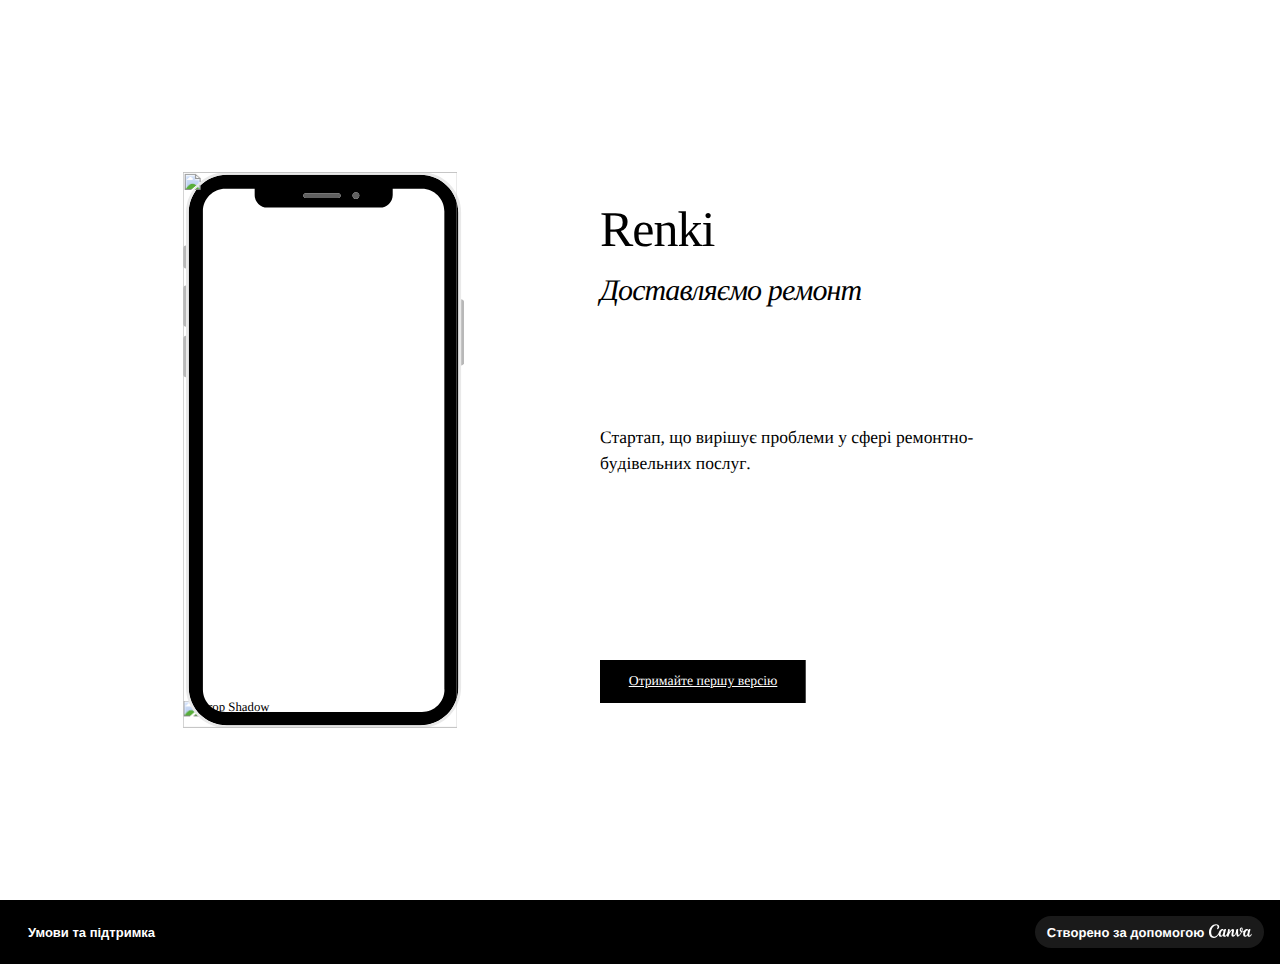
==== index.html @ 85a73a46 "renamed to index" ====
<!DOCTYPE html>
<!-- saved from url=(0028)https://renki.my.canva.site/ -->
<html lang="uk-UA" style="--inner1Vh: 9.45px; --sbw: 17px;">
<head>
    <meta http-equiv="Content-Type" content="text/html; charset=UTF-8"><!--<base href="/">-->
    <base href=".">
    <meta name="viewport" content="width=device-width, initial-scale=1.0">
    <title>Renki</title>
    <meta name="description" content="">
    <link rel="icon" href="https://renki.my.canva.site/26387fa4f5b1e3f7b6217b27d79bf264.png" type="image/png"
          sizes="16x16">
    <link rel="icon" href="https://renki.my.canva.site/2d0b56e7e51cf11036ad8734bdb67e2d.png" type="image/png"
          sizes="32x32">
    <link rel="apple-touch-icon" href="https://renki.my.canva.site/725b756a69a7d4c235070e51acd85560.png"
          sizes="180x180">
    <style>:root {
        --ffsd: 0px;
        --1vw: calc((100vw - var(--sbw, 0px)) / 100);
        --1vh: var(--inner1Vh, 1vh);
    }

    @media (prefers-reduced-motion: reduce) {
        .animated {
            animation: none !important;
        }
    }

    html {
        zoom: var(--rzf, 1);
        font-size: max(calc(min(var(--1vw, 1vw), 13.66px) * var(--rfso, 1)), var(--minfs, 0px));
        -webkit-text-size-adjust: 100%;
        scroll-behavior: smooth;
    }

    body {
        font-size: calc(1rem * var(--bfso, 1));
    }

    body, html, p, ul, ol, li {
        margin: 0;
        padding: 0;
        font-synthesis: none;
        font-kerning: none;
        font-variant-ligatures: none;
        font-feature-settings: "kern" 0, "calt" 0, "liga" 0, "clig" 0, "dlig" 0, "hlig" 0;
        font-family: unset;
        -webkit-font-smoothing: subpixel-antialiased;
        -moz-osx-font-smoothing: grayscale;
        text-rendering: geometricprecision;
        white-space: normal;
    }

    li {
        text-align: unset;
    }

    a {
        text-decoration: none;
        color: inherit;
    }

    img {
        -webkit-user-drag: none;
        -moz-user-drag: none;
        -o-user-drag: none;
        user-drag: none;
        -webkit-touch-callout: none;
    }

    @font-face {
        font-family: YAFdJt8dAY0-0;
        src: url(fonts/226618464330c99b64fcaf1d7142c1e7.woff2);
        font-style: normal;
        font-weight: 400;
    }

    @font-face {
        font-family: YAFdJt8dAY0-0;
        src: url(fonts/e532966f486645f74efaf7432e1d01c2.woff2);
        font-style: normal;
        font-weight: 700;
    }

    @font-face {
        font-family: YAFdJt8dAY0-0;
        src: url(fonts/3caeb8725430f400cbc24c4707d72558.woff2);
        font-style: italic;
        font-weight: 400;
    }

    @font-face {
        font-family: YAFdJt8dAY0-0;
        src: url(fonts/64dfd027222a62438bc2a4d821786c71.woff2);
        font-style: italic;
        font-weight: 700;
    }

    @font-face {
        font-family: YAFdJt8dAY0-0;
        src: url(fonts/01bb491de5070339bf99832ce44c544d.woff2);
        font-style: normal;
        font-weight: 100;
    }

    @font-face {
        font-family: YAFdJt8dAY0-0;
        src: url(fonts/a75cdabbb8dcdf033cc6b207c91608bf.woff2);
        font-style: italic;
        font-weight: 100;
    }

    @font-face {
        font-family: YAFdJt8dAY0-0;
        src: url(fonts/01bb491de5070339bf99832ce44c544d.woff2);
        font-style: normal;
        font-weight: 200;
    }

    @font-face {
        font-family: YAFdJt8dAY0-0;
        src: url(fonts/a75cdabbb8dcdf033cc6b207c91608bf.woff2);
        font-style: italic;
        font-weight: 200;
    }

    @font-face {
        font-family: YAFdJt8dAY0-0;
        src: url(fonts/01bb491de5070339bf99832ce44c544d.woff2);
        font-style: normal;
        font-weight: 300;
    }

    @font-face {
        font-family: YAFdJt8dAY0-0;
        src: url(fonts/a75cdabbb8dcdf033cc6b207c91608bf.woff2);
        font-style: italic;
        font-weight: 300;
    }

    @font-face {
        font-family: YAFdJt8dAY0-0;
        src: url(fonts/226618464330c99b64fcaf1d7142c1e7.woff2);
        font-style: normal;
        font-weight: 500;
    }

    @font-face {
        font-family: YAFdJt8dAY0-0;
        src: url(fonts/3caeb8725430f400cbc24c4707d72558.woff2);
        font-style: italic;
        font-weight: 500;
    }

    @font-face {
        font-family: YAFdJt8dAY0-0;
        src: url(fonts/e532966f486645f74efaf7432e1d01c2.woff2);
        font-style: normal;
        font-weight: 600;
    }

    @font-face {
        font-family: YAFdJt8dAY0-0;
        src: url(fonts/64dfd027222a62438bc2a4d821786c71.woff2);
        font-style: italic;
        font-weight: 600;
    }

    @font-face {
        font-family: YAFdJt8dAY0-0;
        src: url(fonts/a26fb2e545ea4d91b9808446bd10482b.woff2);
        font-style: normal;
        font-weight: 800;
    }

    @font-face {
        font-family: YAFdJt8dAY0-0;
        src: url(fonts/93216375a15a0334d096957c3f1f2f0f.woff2);
        font-style: italic;
        font-weight: 800;
    }

    @font-face {
        font-family: YAFdJt8dAY0-0;
        src: url(fonts/a26fb2e545ea4d91b9808446bd10482b.woff2);
        font-style: normal;
        font-weight: 900;
    }

    @font-face {
        font-family: YAFdJt8dAY0-0;
        src: url(fonts/93216375a15a0334d096957c3f1f2f0f.woff2);
        font-style: italic;
        font-weight: 900;
    }

    @font-face {
        font-family: YACgEZ1cb1Q-0;
        src: url(fonts/f8f199f09526f79e87644ed227e0f651.woff2);
        font-style: normal;
        font-weight: 400;
    }

    @font-face {
        font-family: YACgEZ1cb1Q-0;
        src: url(fonts/98c4d2c0223fc8474641c77f923528e9.woff2);
        font-style: normal;
        font-weight: 700;
    }

    @font-face {
        font-family: YACgEZ1cb1Q-0;
        src: url(fonts/d257a7100844bc3f98c9021168b6249e.woff2);
        font-style: italic;
        font-weight: 400;
    }

    @font-face {
        font-family: YACgEZ1cb1Q-0;
        src: url(fonts/1060345c54d396e76d73f1da7ee200bd.woff2);
        font-style: italic;
        font-weight: 700;
    }

    @font-face {
        font-family: YACgEZ1cb1Q-0;
        src: url(fonts/f8f199f09526f79e87644ed227e0f651.woff2);
        font-style: normal;
        font-weight: 100;
    }

    @font-face {
        font-family: YACgEZ1cb1Q-0;
        src: url(fonts/d257a7100844bc3f98c9021168b6249e.woff2);
        font-style: italic;
        font-weight: 100;
    }

    @font-face {
        font-family: YACgEZ1cb1Q-0;
        src: url(fonts/f8f199f09526f79e87644ed227e0f651.woff2);
        font-style: normal;
        font-weight: 200;
    }

    @font-face {
        font-family: YACgEZ1cb1Q-0;
        src: url(fonts/d257a7100844bc3f98c9021168b6249e.woff2);
        font-style: italic;
        font-weight: 200;
    }

    @font-face {
        font-family: YACgEZ1cb1Q-0;
        src: url(fonts/f8f199f09526f79e87644ed227e0f651.woff2);
        font-style: normal;
        font-weight: 300;
    }

    @font-face {
        font-family: YACgEZ1cb1Q-0;
        src: url(fonts/d257a7100844bc3f98c9021168b6249e.woff2);
        font-style: italic;
        font-weight: 300;
    }

    @font-face {
        font-family: YACgEZ1cb1Q-0;
        src: url(fonts/f8f199f09526f79e87644ed227e0f651.woff2);
        font-style: normal;
        font-weight: 500;
    }

    @font-face {
        font-family: YACgEZ1cb1Q-0;
        src: url(fonts/d257a7100844bc3f98c9021168b6249e.woff2);
        font-style: italic;
        font-weight: 500;
    }

    @font-face {
        font-family: YACgEZ1cb1Q-0;
        src: url(fonts/98c4d2c0223fc8474641c77f923528e9.woff2);
        font-style: normal;
        font-weight: 600;
    }

    @font-face {
        font-family: YACgEZ1cb1Q-0;
        src: url(fonts/1060345c54d396e76d73f1da7ee200bd.woff2);
        font-style: italic;
        font-weight: 600;
    }

    @font-face {
        font-family: YACgEZ1cb1Q-0;
        src: url(fonts/98c4d2c0223fc8474641c77f923528e9.woff2);
        font-style: normal;
        font-weight: 800;
    }

    @font-face {
        font-family: YACgEZ1cb1Q-0;
        src: url(fonts/1060345c54d396e76d73f1da7ee200bd.woff2);
        font-style: italic;
        font-weight: 800;
    }

    @font-face {
        font-family: YACgEZ1cb1Q-0;
        src: url(fonts/98c4d2c0223fc8474641c77f923528e9.woff2);
        font-style: normal;
        font-weight: 900;
    }

    @font-face {
        font-family: YACgEZ1cb1Q-0;
        src: url(fonts/1060345c54d396e76d73f1da7ee200bd.woff2);
        font-style: italic;
        font-weight: 900;
    }

    @media (max-width: 375px) {
        #dTqL8H721LnV1REV {
            grid-area: 2 / 2 / 3 / 3;
            position: relative;
        }

        #TMpahm6TYZHfOEya {
            grid-template-columns: 0 555.498996%;
            left: -227.749498%;
            grid-template-rows: 0 100%;
        }

        #xSuYQE4Dlj3WlTWu {
            grid-area: 2 / 2 / 4 / 5;
            position: relative;
        }

        #qbcJwX1MjSqaqath {
            grid-area: 3 / 3 / 5 / 4;
            position: relative;
        }

        #wpHuFegpeNktcPR5 {
            grid-area: 2 / 6 / 4 / 10;
            grid-template-columns: 0 0 78.16109524rem 1.8425463rem;
            grid-template-rows: 0 0 minmax(158.30095238rem, max-content) 0;
        }

        #HAnV543KUCuGLN6r {
            grid-area: 2 / 6 / 4 / 10;
            position: relative;
        }

        #HvC6eLMI7HndfvvG {
            grid-area: 3 / 7 / 5 / 9;
            position: relative;
        }

        #FoLMBtZSxU7V1qtU {
            font-size: max(calc(12px * var(--rfso, var(--bfso, 1))), calc(9.9992967em - var(--ffsd)));
        }

        #UY4vqxtWmW5eUmcY {
            --first-font-size: max(calc(12px * var(--rfso, var(--bfso, 1))), 9.9992967em);
            --last-font-size: var(--first-font-size);
            margin-top: calc(var(--first-font-size) * 0.1);
            margin-bottom: calc(var(--last-font-size) * 0.1);
        }

        #KQqVflmsGfFq2Y2W {
            min-width: 91.6rem;
        }

        #RqxmMQ5p8fPZwxIe {
            grid-area: 6 / 2 / 7 / 11;
            position: relative;
        }

        #wF1NgXbARgUpf3SC {
            font-size: max(calc(12px * var(--rfso, var(--bfso, 1))), calc(5.99958927em - var(--ffsd)));
        }

        #kAwh8XOzhSnT606j {
            --first-font-size: max(calc(12px * var(--rfso, var(--bfso, 1))), 5.99958927em);
            --last-font-size: var(--first-font-size);
            margin-top: calc(var(--first-font-size) * 0.05);
            margin-bottom: calc(var(--last-font-size) * 0.05);
        }

        #jmf94uVptbScaO1V {
            min-width: 91.6rem;
        }

        #BjQX4knKRJvSzvKw {
            grid-area: 8 / 3 / 9 / 12;
            position: relative;
        }

        #oad37jNduOmB9h7G {
            font-size: max(calc(12px * var(--rfso, var(--bfso, 1))), calc(4.40888889em - var(--ffsd)));
        }

        #gq0SYcIlcQocG9l5 {
            --first-font-size: max(calc(12px * var(--rfso, var(--bfso, 1))), 4.40888889em);
            --last-font-size: var(--first-font-size);
            margin-top: calc(var(--first-font-size) * -0.15);
            margin-bottom: calc(var(--last-font-size) * -0.15);
        }

        #DxDFn9CRItkvR3tu {
            min-width: 91.6rem;
        }

        #Jwbz9ujgiULV6O26 {
            grid-area: 10 / 4 / 11 / 13;
            position: relative;
        }

        #qdFelWKr2WzhgvHK {
            grid-area: 2 / 2 / 5 / 5;
            position: relative;
        }

        #aw67RkZ4CyTR4v6T {
            font-size: max(calc(12px * var(--rfso, var(--bfso, 1))), calc(3.91112em - var(--ffsd)));
        }

        #WRipQFuTYJYEYs01 {
            --first-font-size: max(calc(12px * var(--rfso, var(--bfso, 1))), 3.91112em);
            --last-font-size: var(--first-font-size);
            margin-top: calc(var(--first-font-size) * -0.1);
            margin-bottom: calc(var(--last-font-size) * -0.1);
        }

        #JM8C447n1pNJdFVo {
            min-width: 54.18984489rem;
        }

        #oqZ2BrREvjbpQ99q {
            grid-area: 3 / 3 / 4 / 4;
            position: relative;
        }

        #bFmyuhlELjSAexXc {
            grid-template-columns: 0 2.24831243rem 54.05651155rem 2.24831243rem;
            grid-template-rows: 0 minmax(3.86369638rem, max-content) minmax(4.55110933rem, max-content) minmax(3.86369638rem, max-content);
        }

        #VNTcc92l89G8nygB {
            grid-area: 12 / 5 / 13 / 8;
            grid-template-columns: 0 58.55313642rem;
            grid-template-rows: 0 minmax(12.27850209rem, max-content);
        }

        #GYktt1VPWn0V11bL {
            grid-area: 12 / 5 / 13 / 8;
            position: relative;
        }

        #c5cS0ojUyots1832 {
            grid-template-columns: 4.26666667rem 0 0 0 5.73151256rem 0 52.82162386rem 26.72966234rem 0.45235534rem 5.73151256rem 0 0 4.26666667rem;
            grid-template-rows: minmax(4.26666667rem, max-content) minmax(150.44526287rem, max-content) minmax(7.85568951rem, max-content) minmax(7.85568951rem, max-content) minmax(6.4rem, max-content) minmax(11.93664802rem, max-content) minmax(4.01639464rem, max-content) minmax(7.16198919rem, max-content) minmax(33.33600161rem, max-content) minmax(9.44932357rem, max-content) minmax(53.04685301rem, max-content) minmax(12.27850209rem, max-content) minmax(4.26666667rem, max-content);
        }

        #g2ppmePoXvP47PCM {
            min-height: calc(100 * var(--1vh, 1vh));
        }
    }

    @media (min-width: 375.05px) and (max-width: 480px) {
        #dTqL8H721LnV1REV {
            grid-area: 2 / 2 / 3 / 3;
            position: relative;
        }

        #TMpahm6TYZHfOEya {
            grid-template-columns: 0 446.12725568%;
            left: -173.06362784%;
            grid-template-rows: 0 100%;
        }

        #xSuYQE4Dlj3WlTWu {
            grid-area: 2 / 2 / 4 / 5;
            position: relative;
        }

        #qbcJwX1MjSqaqath {
            grid-area: 3 / 3 / 5 / 4;
            position: relative;
        }

        #wpHuFegpeNktcPR5 {
            grid-area: 2 / 6 / 4 / 10;
            grid-template-columns: 0 0 61.06335565rem 1.4394893rem;
            grid-template-rows: 0 0 minmax(123.67261905rem, max-content) 0;
        }

        #HAnV543KUCuGLN6r {
            grid-area: 2 / 6 / 4 / 10;
            position: relative;
        }

        #HvC6eLMI7HndfvvG {
            grid-area: 3 / 7 / 5 / 9;
            position: relative;
        }

        #FoLMBtZSxU7V1qtU {
            font-size: max(calc(12px * var(--rfso, var(--bfso, 1))), calc(10.20336398em - var(--ffsd)));
        }

        #UY4vqxtWmW5eUmcY {
            --first-font-size: max(calc(12px * var(--rfso, var(--bfso, 1))), 10.20336398em);
            --last-font-size: var(--first-font-size);
            margin-top: calc(var(--first-font-size) * 0.1);
            margin-bottom: calc(var(--last-font-size) * 0.1);
        }

        #KQqVflmsGfFq2Y2W {
            min-width: 93.4375rem;
        }

        #RqxmMQ5p8fPZwxIe {
            grid-area: 6 / 2 / 7 / 11;
            position: relative;
        }

        #wF1NgXbARgUpf3SC {
            font-size: max(calc(12px * var(--rfso, var(--bfso, 1))), calc(6.12202987em - var(--ffsd)));
        }

        #kAwh8XOzhSnT606j {
            --first-font-size: max(calc(12px * var(--rfso, var(--bfso, 1))), 6.12202987em);
            --last-font-size: var(--first-font-size);
            margin-top: calc(var(--first-font-size) * 0.05);
            margin-bottom: calc(var(--last-font-size) * 0.05);
        }

        #jmf94uVptbScaO1V {
            min-width: 93.4375rem;
        }

        #BjQX4knKRJvSzvKw {
            grid-area: 8 / 3 / 9 / 12;
            position: relative;
        }

        #oad37jNduOmB9h7G {
            font-size: max(calc(12px * var(--rfso, var(--bfso, 1))), calc(3.57117293em - var(--ffsd)));
        }

        #gq0SYcIlcQocG9l5 {
            --first-font-size: max(calc(12px * var(--rfso, var(--bfso, 1))), 3.57117293em);
            --last-font-size: var(--first-font-size);
            margin-top: calc(var(--first-font-size) * -0.15);
            margin-bottom: calc(var(--last-font-size) * -0.15);
        }

        #DxDFn9CRItkvR3tu {
            min-width: 93.4375rem;
        }

        #Jwbz9ujgiULV6O26 {
            grid-area: 10 / 4 / 11 / 13;
            position: relative;
        }

        #qdFelWKr2WzhgvHK {
            grid-area: 2 / 2 / 5 / 5;
            position: relative;
        }

        #aw67RkZ4CyTR4v6T {
            font-size: max(calc(12px * var(--rfso, var(--bfso, 1))), calc(3.0555625em - var(--ffsd)));
        }

        #WRipQFuTYJYEYs01 {
            --first-font-size: max(calc(12px * var(--rfso, var(--bfso, 1))), 3.0555625em);
            --last-font-size: var(--first-font-size);
            margin-top: calc(var(--first-font-size) * -0.1);
            margin-bottom: calc(var(--last-font-size) * -0.1);
        }

        #JM8C447n1pNJdFVo {
            min-width: 42.33581632rem;
        }

        #oqZ2BrREvjbpQ99q {
            grid-area: 3 / 3 / 4 / 4;
            position: relative;
        }

        #bFmyuhlELjSAexXc {
            grid-template-columns: 0 1.75649409rem 42.23164965rem 1.75649409rem;
            grid-template-rows: 0 minmax(3.0185128rem, max-content) minmax(3.55555417rem, max-content) minmax(3.0185128rem, max-content);
        }

        #VNTcc92l89G8nygB {
            grid-area: 12 / 5 / 13 / 8;
            grid-template-columns: 0 45.74463783rem;
            grid-template-rows: 0 minmax(9.59257976rem, max-content);
        }

        #GYktt1VPWn0V11bL {
            grid-area: 12 / 5 / 13 / 8;
            position: relative;
        }

        #c5cS0ojUyots1832 {
            grid-template-columns: 3.33333333rem 0 0 0 15.41524419rem 0 30.32939364rem 31.8200487rem 0.35340261rem 15.41524419rem 0 0 3.33333333rem;
            grid-template-rows: minmax(3.33333333rem, max-content) minmax(117.53536162rem, max-content) minmax(6.13725743rem, max-content) minmax(6.13725743rem, max-content) minmax(5rem, max-content) minmax(12.18025308rem, max-content) minmax(3.13780831rem, max-content) minmax(7.30815223rem, max-content) minmax(26.04375126rem, max-content) minmax(9.64216691rem, max-content) minmax(41.44285391rem, max-content) minmax(9.59257976rem, max-content) minmax(3.33333333rem, max-content);
        }

        #g2ppmePoXvP47PCM {
            min-height: calc(100 * var(--1vh, 1vh));
        }
    }

    @media (min-width: 480.05px) and (max-width: 768px) {
        #dTqL8H721LnV1REV {
            grid-area: 2 / 2 / 3 / 3;
            position: relative;
        }

        #TMpahm6TYZHfOEya {
            grid-template-columns: 0 290.97433776%;
            left: -95.48716888%;
            grid-template-rows: 0 100%;
        }

        #xSuYQE4Dlj3WlTWu {
            grid-area: 2 / 2 / 4 / 5;
            position: relative;
        }

        #qbcJwX1MjSqaqath {
            grid-area: 3 / 3 / 5 / 4;
            position: relative;
        }

        #wpHuFegpeNktcPR5 {
            grid-area: 2 / 6 / 4 / 10;
            grid-template-columns: 0 0 38.16459728rem 0.89968081rem;
            grid-template-rows: 0 0 minmax(77.2953869rem, max-content) 0;
        }

        #HAnV543KUCuGLN6r {
            grid-area: 2 / 6 / 4 / 10;
            position: relative;
        }

        #HvC6eLMI7HndfvvG {
            grid-area: 3 / 7 / 5 / 9;
            position: relative;
        }

        #FoLMBtZSxU7V1qtU {
            font-size: max(calc(12px * var(--rfso, var(--bfso, 1))), calc(6.94445312em - var(--ffsd)));
        }

        #UY4vqxtWmW5eUmcY {
            --first-font-size: max(calc(12px * var(--rfso, var(--bfso, 1))), 6.94445312em);
            --last-font-size: var(--first-font-size);
            margin-top: calc(var(--first-font-size) * 0.1);
            margin-bottom: calc(var(--last-font-size) * 0.1);
        }

        #KQqVflmsGfFq2Y2W {
            min-width: 63.58816964rem;
        }

        #RqxmMQ5p8fPZwxIe {
            grid-area: 6 / 2 / 7 / 11;
            position: relative;
        }

        #wF1NgXbARgUpf3SC {
            font-size: max(calc(12px * var(--rfso, var(--bfso, 1))), calc(4.16667969em - var(--ffsd)));
        }

        #kAwh8XOzhSnT606j {
            --first-font-size: max(calc(12px * var(--rfso, var(--bfso, 1))), 4.16667969em);
            --last-font-size: var(--first-font-size);
            margin-top: calc(var(--first-font-size) * 0.05);
            margin-bottom: calc(var(--last-font-size) * 0.05);
        }

        #jmf94uVptbScaO1V {
            min-width: 63.58816964rem;
        }

        #BjQX4knKRJvSzvKw {
            grid-area: 8 / 3 / 9 / 12;
            position: relative;
        }

        #oad37jNduOmB9h7G {
            font-size: max(calc(12px * var(--rfso, var(--bfso, 1))), calc(2.43055556em - var(--ffsd)));
        }

        #gq0SYcIlcQocG9l5 {
            --first-font-size: max(calc(12px * var(--rfso, var(--bfso, 1))), 2.43055556em);
            --last-font-size: var(--first-font-size);
            margin-top: calc(var(--first-font-size) * -0.15);
            margin-bottom: calc(var(--last-font-size) * -0.15);
        }

        #DxDFn9CRItkvR3tu {
            min-width: 63.58816964rem;
        }

        #Jwbz9ujgiULV6O26 {
            grid-area: 10 / 4 / 11 / 13;
            position: relative;
        }

        #qdFelWKr2WzhgvHK {
            grid-area: 2 / 2 / 5 / 5;
            position: relative;
        }

        #aw67RkZ4CyTR4v6T {
            font-size: max(calc(12px * var(--rfso, var(--bfso, 1))), calc(1.90972656em - var(--ffsd)));
        }

        #WRipQFuTYJYEYs01 {
            --first-font-size: max(calc(12px * var(--rfso, var(--bfso, 1))), 1.90972656em);
            --last-font-size: var(--first-font-size);
            margin-top: calc(var(--first-font-size) * -0.1);
            margin-bottom: calc(var(--last-font-size) * -0.1);
        }

        #JM8C447n1pNJdFVo {
            min-width: 26.4598852rem;
        }

        #oqZ2BrREvjbpQ99q {
            grid-area: 3 / 3 / 4 / 4;
            position: relative;
        }

        #bFmyuhlELjSAexXc {
            grid-template-columns: 0 1.09780881rem 26.39478103rem 1.09780881rem;
            grid-template-rows: 0 minmax(1.8865705rem, max-content) minmax(2.22222135rem, max-content) minmax(1.8865705rem, max-content);
        }

        #VNTcc92l89G8nygB {
            grid-area: 12 / 5 / 13 / 8;
            grid-template-columns: 0 28.59039864rem;
            grid-template-rows: 0 minmax(5.99536235rem, max-content);
        }

        #GYktt1VPWn0V11bL {
            grid-area: 12 / 5 / 13 / 8;
            position: relative;
        }

        #c5cS0ojUyots1832 {
            grid-template-columns: 18.23846726rem 0 0 0 12.22939369rem 0 16.36100495rem 22.48239651rem 0.22087663rem 12.22939369rem 0 0 18.23846726rem;
            grid-template-rows: minmax(4.16666667rem, max-content) minmax(73.45960101rem, max-content) minmax(3.83578589rem, max-content) minmax(3.83578589rem, max-content) minmax(4.16666667rem, max-content) minmax(8.28993229rem, max-content) minmax(1.9611302rem, max-content) minmax(4.97395964rem, max-content) minmax(16.27734454rem, max-content) minmax(6.5625rem, max-content) minmax(25.9017837rem, max-content) minmax(5.99536235rem, max-content) minmax(4.16666667rem, max-content);
        }

        #g2ppmePoXvP47PCM {
            min-height: calc(100 * var(--1vh, 1vh));
        }
    }

    @media (min-width: 768.05px) and (max-width: 1024px) {
        #dTqL8H721LnV1REV {
            grid-area: 2 / 2 / 3 / 3;
            position: relative;
        }

        #TMpahm6TYZHfOEya {
            grid-template-columns: 0 129.3711744%;
            left: -14.6855872%;
            grid-template-rows: 0 100%;
        }

        #xSuYQE4Dlj3WlTWu {
            grid-area: 2 / 2 / 4 / 5;
            position: relative;
        }

        #qbcJwX1MjSqaqath {
            grid-area: 3 / 3 / 5 / 4;
            position: relative;
        }

        #wpHuFegpeNktcPR5 {
            grid-area: 2 / 2 / 12 / 5;
            grid-template-columns: 0 0 28.62344796rem 0.67476061rem;
            grid-template-rows: 0 0 minmax(57.97154018rem, max-content) 0;
        }

        #HAnV543KUCuGLN6r {
            grid-area: 2 / 2 / 12 / 5;
            position: relative;
        }

        #HvC6eLMI7HndfvvG {
            grid-area: 10 / 3 / 13 / 4;
            position: relative;
        }

        #FoLMBtZSxU7V1qtU {
            font-size: max(calc(12px * var(--rfso, var(--bfso, 1))), calc(5.20833984em - var(--ffsd)));
        }

        #UY4vqxtWmW5eUmcY {
            --first-font-size: max(calc(12px * var(--rfso, var(--bfso, 1))), 5.20833984em);
            --last-font-size: var(--first-font-size);
            margin-top: calc(var(--first-font-size) * 0.1);
            margin-bottom: calc(var(--last-font-size) * 0.1);
        }

        #KQqVflmsGfFq2Y2W {
            min-width: 47.69112723rem;
        }

        #RqxmMQ5p8fPZwxIe {
            grid-area: 3 / 6 / 4 / 11;
            position: relative;
        }

        #wF1NgXbARgUpf3SC {
            font-size: max(calc(12px * var(--rfso, var(--bfso, 1))), calc(3.12500977em - var(--ffsd)));
        }

        #kAwh8XOzhSnT606j {
            --first-font-size: max(calc(12px * var(--rfso, var(--bfso, 1))), 3.12500977em);
            --last-font-size: var(--first-font-size);
            margin-top: calc(var(--first-font-size) * 0.05);
            margin-bottom: calc(var(--last-font-size) * 0.05);
        }

        #jmf94uVptbScaO1V {
            min-width: 47.69112723rem;
        }

        #BjQX4knKRJvSzvKw {
            grid-area: 5 / 7 / 6 / 12;
            position: relative;
        }

        #oad37jNduOmB9h7G {
            font-size: max(calc(12px * var(--rfso, var(--bfso, 1))), calc(1.82291667em - var(--ffsd)));
        }

        #gq0SYcIlcQocG9l5 {
            --first-font-size: max(calc(12px * var(--rfso, var(--bfso, 1))), 1.82291667em);
            --last-font-size: var(--first-font-size);
            margin-top: calc(var(--first-font-size) * -0.15);
            margin-bottom: calc(var(--last-font-size) * -0.15);
        }

        #DxDFn9CRItkvR3tu {
            min-width: 47.69112723rem;
        }

        #Jwbz9ujgiULV6O26 {
            grid-area: 7 / 8 / 8 / 13;
            position: relative;
        }

        #qdFelWKr2WzhgvHK {
            grid-area: 2 / 2 / 5 / 5;
            position: relative;
        }

        #aw67RkZ4CyTR4v6T {
            font-size: max(calc(12px * var(--rfso, var(--bfso, 1))), calc(1.43229492em - var(--ffsd)));
        }

        #WRipQFuTYJYEYs01 {
            --first-font-size: max(calc(12px * var(--rfso, var(--bfso, 1))), 1.43229492em);
            --last-font-size: var(--first-font-size);
            margin-top: calc(var(--first-font-size) * -0.1);
            margin-bottom: calc(var(--last-font-size) * -0.1);
        }

        #JM8C447n1pNJdFVo {
            min-width: 19.8449139rem;
        }

        #oqZ2BrREvjbpQ99q {
            grid-area: 3 / 3 / 4 / 4;
            position: relative;
        }

        #bFmyuhlELjSAexXc {
            grid-template-columns: 0 0.8233566rem 19.79608577rem 0.8233566rem;
            grid-template-rows: 0 minmax(1.41492787rem, max-content) minmax(1.66666602rem, max-content) minmax(1.41492787rem, max-content);
        }

        #VNTcc92l89G8nygB {
            grid-area: 9 / 9 / 11 / 10;
            grid-template-columns: 0 21.44279898rem;
            grid-template-rows: 0 minmax(4.49652176rem, max-content);
        }

        #GYktt1VPWn0V11bL {
            grid-area: 9 / 9 / 11 / 10;
            position: relative;
        }

        #c5cS0ojUyots1832 {
            grid-template-columns: 9.96724616rem 0 29.1325511rem 0.16565747rem 3.125rem 0 0 0 21.44279898rem 26.19950012rem 0 0 9.96724616rem;
            grid-template-rows: minmax(5.94369524rem, max-content) minmax(2.89805759rem, max-content) minmax(6.21744922rem, max-content) minmax(1.47084765rem, max-content) minmax(3.73046973rem, max-content) minmax(12.2080084rem, max-content) minmax(4.921875rem, max-content) minmax(19.42633777rem, max-content) minmax(4.2216554rem, max-content) minmax(0.27486637rem, max-content) minmax(2.60197305rem, max-content) minmax(2.87683942rem, max-content) minmax(5.94369524rem, max-content);
        }

        #g2ppmePoXvP47PCM {
            min-height: calc(100 * var(--1vh, 1vh));
        }
    }

    @media (min-width: 1024.05px) {
        #dTqL8H721LnV1REV {
            grid-area: 2 / 2 / 3 / 3;
            position: relative;
        }

        #TMpahm6TYZHfOEya {
            grid-template-columns: 0 100%;
            grid-template-rows: 0 100%;
        }

        #xSuYQE4Dlj3WlTWu {
            grid-area: 2 / 2 / 4 / 5;
            position: relative;
        }

        #qbcJwX1MjSqaqath {
            grid-area: 3 / 3 / 5 / 4;
            position: relative;
        }

        #wpHuFegpeNktcPR5 {
            grid-area: 2 / 2 / 12 / 5;
            grid-template-columns: 0 0 21.45710887rem 0.50582347rem;
            grid-template-rows: 0 0 minmax(43.45743568rem, max-content) 0;
        }

        #HAnV543KUCuGLN6r {
            grid-area: 2 / 2 / 12 / 5;
            position: relative;
        }

        #HvC6eLMI7HndfvvG {
            grid-area: 10 / 3 / 13 / 4;
            position: relative;
        }

        #FoLMBtZSxU7V1qtU {
            font-size: max(calc(12px * var(--rfso, var(--bfso, 1))), calc(3.90434846em - var(--ffsd)));
        }

        #UY4vqxtWmW5eUmcY {
            --first-font-size: max(calc(12px * var(--rfso, var(--bfso, 1))), 3.90434846em);
            --last-font-size: var(--first-font-size);
            margin-top: calc(var(--first-font-size) * 0.1);
            margin-bottom: calc(var(--last-font-size) * 0.1);
        }

        #KQqVflmsGfFq2Y2W {
            min-width: 35.75088894rem;
        }

        #RqxmMQ5p8fPZwxIe {
            grid-area: 3 / 6 / 4 / 11;
            position: relative;
        }

        #wF1NgXbARgUpf3SC {
            font-size: max(calc(12px * var(--rfso, var(--bfso, 1))), calc(2.34261347em - var(--ffsd)));
        }

        #kAwh8XOzhSnT606j {
            --first-font-size: max(calc(12px * var(--rfso, var(--bfso, 1))), 2.34261347em);
            --last-font-size: var(--first-font-size);
            margin-top: calc(var(--first-font-size) * 0.05);
            margin-bottom: calc(var(--last-font-size) * 0.05);
        }

        #jmf94uVptbScaO1V {
            min-width: 35.75088894rem;
        }

        #BjQX4knKRJvSzvKw {
            grid-area: 5 / 7 / 6 / 12;
            position: relative;
        }

        #oad37jNduOmB9h7G {
            font-size: max(calc(12px * var(--rfso, var(--bfso, 1))), calc(1.36652025em - var(--ffsd)));
        }

        #gq0SYcIlcQocG9l5 {
            --first-font-size: max(calc(12px * var(--rfso, var(--bfso, 1))), 1.36652025em);
            --last-font-size: var(--first-font-size);
            margin-top: calc(var(--first-font-size) * -0.15);
            margin-bottom: calc(var(--last-font-size) * -0.15);
        }

        #DxDFn9CRItkvR3tu {
            min-width: 35.75088894rem;
        }

        #Jwbz9ujgiULV6O26 {
            grid-area: 7 / 8 / 8 / 13;
            position: relative;
        }

        #qdFelWKr2WzhgvHK {
            grid-area: 2 / 2 / 5 / 5;
            position: relative;
        }

        #aw67RkZ4CyTR4v6T {
            font-size: max(calc(12px * var(--rfso, var(--bfso, 1))), calc(1.07369693em - var(--ffsd)));
        }

        #WRipQFuTYJYEYs01 {
            --first-font-size: max(calc(12px * var(--rfso, var(--bfso, 1))), 1.07369693em);
            --last-font-size: var(--first-font-size);
            margin-top: calc(var(--first-font-size) * -0.1);
            margin-bottom: calc(var(--last-font-size) * -0.1);
        }

        #JM8C447n1pNJdFVo {
            min-width: 14.87642155rem;
        }

        #oqZ2BrREvjbpQ99q {
            grid-area: 3 / 3 / 4 / 4;
            position: relative;
        }

        #bFmyuhlELjSAexXc {
            grid-template-columns: 0 0.61721608rem 14.83981833rem 0.61721608rem;
            grid-template-rows: 0 minmax(1.060678rem, max-content) minmax(1.24938946rem, max-content) minmax(1.060678rem, max-content);
        }

        #VNTcc92l89G8nygB {
            grid-area: 9 / 9 / 11 / 10;
            grid-template-columns: 0 16.07425048rem;
            grid-template-rows: 0 minmax(3.37074545rem, max-content);
        }

        #GYktt1VPWn0V11bL {
            grid-area: 9 / 9 / 11 / 10;
            position: relative;
        }

        #c5cS0ojUyots1832 {
            grid-template-columns: 14.28571429rem 0 21.83874987rem 0.12418247rem 10.62458994rem 0 0 0 16.07425048rem 19.64003523rem 0 0 17.41247772rem;
            grid-template-rows: minmax(6.38255595rem, max-content) minmax(2.17248241rem, max-content) minmax(4.66081113rem, max-content) minmax(1.10259736rem, max-content) minmax(2.79648682rem, max-content) minmax(9.15153778rem, max-content) minmax(3.68960469rem, max-content) minmax(14.56264266rem, max-content) minmax(3.16469629rem, max-content) minmax(0.20604916rem, max-content) minmax(1.95052738rem, max-content) minmax(2.15657655rem, max-content) minmax(4.2259794rem, max-content);
        }

        #g2ppmePoXvP47PCM {
            min-height: calc(100 * var(--1vh, 1vh));
        }
    }

    @keyframes pulse {
        0% {
            background-color: rgba(226, 226, 226, 0.05);
        }
        50% {
            background-color: rgba(226, 226, 226, 0.1);
        }
        100% {
            background-color: rgba(226, 226, 226, 0.05);
        }
    }</style>
    <noscript>
        <style>    @keyframes pulse {
                   }

        .animated {
            animation-play-state: running !important;
        }  </style>
    </noscript>
    <script nonce="">!function () {
        "use strict";

        function t(t, n) {
            let e;
            return (...o) => {
                clearTimeout(e), e = setTimeout((() => {
                    t(...o)
                }), n)
            }
        }

        class n {
            constructor() {
                this.callbacks = [], window.addEventListener("DOMContentLoaded", (() => this.onDOMContentLoaded()))
            }

            onDOMContentLoaded() {
                this.callbacks.sort(((t, n) => t.priority - n.priority)).forEach((({callback: t}) => t()))
            }

            runOnLoad(t) {
                "loading" === document.readyState ? this.callbacks.push(t) : t.callback()
            }
        }

        function e(t, e = Number.MAX_VALUE) {
            var o;
            (window.canva_scriptExecutor = null !== (o = window.canva_scriptExecutor) && void 0 !== o ? o : new n).runOnLoad({
                callback: t,
                priority: e
            })
        }

        class o {
            constructor(t) {
                this.items = [], this.previousWidth = document.documentElement.clientWidth, this.previousHeight = window.innerHeight;
                const n = t((() => this.onWindowResize()), 100);
                window.addEventListener("resize", n)
            }

            onWindowResize() {
                const t = document.documentElement.clientWidth, n = window.innerHeight, e = this.previousWidth !== t,
                    o = this.previousHeight !== n;
                this.items.forEach((t => {
                    const n = () => {
                        t.callback(), t.executed = !0
                    };
                    (!t.executed || e && t.options.runOnWidthChange || o && t.options.runOnHeightChange) && n()
                })), this.previousWidth = t, this.previousHeight = n
            }

            runOnResize(t, n) {
                this.items.push({
                    callback: t,
                    options: n,
                    executed: n.runOnLoad
                }), this.items.sort(((t, n) => t.options.priority - n.options.priority)), n.runOnLoad && e(t, n.priority)
            }
        }

        function i(n, e, i = t) {
            var r;
            (window.canva_debounceResize = null !== (r = window.canva_debounceResize) && void 0 !== r ? r : new o(i)).runOnResize(n, {
                runOnLoad: !1,
                runOnWidthChange: !0,
                runOnHeightChange: !1,
                priority: Number.MAX_VALUE, ...e
            })
        }

        const r = "--minfs", c = "--rzf", a = "--rfso", s = "--bfso";

        function u(t, n, e = .001) {
            return Math.abs(t - n) < e
        }

        function d(t, n) {
            return window.getComputedStyle(t).getPropertyValue(n)
        }

        function l(t, n, e) {
            t.style.setProperty(n, e)
        }

        function m(t, n) {
            const e = document.createElement("div");
            e.style.setProperty(t, n), document.body.append(e);
            const o = d(e, t);
            return e.remove(), o
        }

        function f() {
            const t = function () {
                const t = parseFloat(m("font-size", "0.1px"));
                return t > 1 ? t : 0
            }(), n = function (t) {
                const n = 2 * Math.max(t, 1);
                return n / parseFloat(m("font-size", `${n}px`))
            }(t);
            if (function (t) {
                if (0 === t) return;
                l(document.documentElement, r, `${t}px`), i((() => {
                    const n = 100 * t, {clientWidth: e} = document.documentElement;
                    l(document.documentElement, c, n > e ? (e / n).toPrecision(4) : null)
                }), {runOnLoad: !0})
            }(t * Math.max(1, n)), u(n, 1)) return;
            const e = u(parseFloat(d(document.documentElement, "font-size")), parseFloat(m("grid-template-columns", "1rem")));
            l(document.documentElement, e ? a : s, n.toPrecision(4))
        }

        function h() {
            document.querySelectorAll("img, image, video, svg").forEach((t => t.addEventListener("contextmenu", (t => t.preventDefault()))))
        }

        const p = t => {
            const n = {type: "CLICKED_LINK", link: t.currentTarget.getAttribute("href")};
            navigator.sendBeacon("_api/analytics/events", JSON.stringify(n))
        };

        function g() {
            [...document.querySelectorAll("a[href][data-interstitial-link]")].forEach((t => {
                t.addEventListener("click", p)
            }))
        }

        const v = "--sbw", w = "--inner1Vh";

        function y(t, n, e) {
            t.style.setProperty(n, e)
        }

        function E() {
            y(document.documentElement, w, window.innerHeight / 100 + "px"), function () {
                const t = window.innerWidth - document.documentElement.clientWidth;
                y(document.documentElement, v, t >= 0 ? `${t}px` : null)
            }()
        }

        var b;
        const O = "undefined" != typeof window ? null === (b = window.navigator) || void 0 === b ? void 0 : b.userAgent : void 0;
        const L = !(!O || (A = O, !A.match(/AppleWebKit\//) || A.match(/Chrome\//) || A.match(/Chromium\//)));
        var A;

        function x() {
            document.querySelectorAll("svg").forEach((t => t.style.background = "url('data:image/png;base64,')"))
        }

        let C;

        function W() {
            C || (C = Array.from(document.querySelectorAll("foreignObject")).filter((t => 0 === t.getBoundingClientRect().width)));
            const t = function () {
                const t = document.createElement("div");
                t.style.fontSize = "100vw", document.body.append(t);
                const n = parseFloat(window.getComputedStyle(t).fontSize);
                return t.remove(), n / window.innerWidth
            }();
            Array.from(C).forEach((n => function (t) {
                return new Promise(((n, e) => {
                    const o = t.querySelector("img");
                    o && !o.complete ? (o.addEventListener("load", (() => n())), o.addEventListener("error", (() => e()))) : n()
                }))
            }(n).finally((() => function (t, n) {
                const e = Array.from(t.children);
                e.forEach(((t, n) => {
                    if (t.hasAttribute("data-foreign-object-container")) t.style.transformOrigin = "", t.style.transform = ""; else {
                        const o = document.createElement("div");
                        o.setAttribute("data-foreign-object-container", ""), t.insertAdjacentElement("beforebegin", o), t.remove(), o.append(t), e[n] = o
                    }
                }));
                const o = t.getScreenCTM();
                if (!o) return;
                const {a: i, b: r, c: c, d: a} = o.scale(n);
                e.forEach((t => {
                    if (!t.hasAttribute("data-foreign-object-container")) return;
                    const {style: n} = t;
                    n.transformOrigin = "0px 0px", n.transform = `matrix(${i}, ${r}, ${c}, ${a}, 0, 0)`
                }))
            }(n, t)))))
        }

        [function () {
            e(f)
        }, function () {
            i(E, {runOnLoad: !0, runOnHeightChange: !0, priority: 1})
        }, function () {
            L && i(W, {runOnLoad: !0})
        }, function () {
            L && e(x)
        }, function () {
            e(h)
        }, function () {
            e(g)
        }].forEach((t => t()))
    }();</script>
    <script nonce="">
        window.C_CAPTCHA_IMPLEMENTATION = 'RECAPTCHA';
    </script>
    <script nonce="">
        window.C_CAPTCHA_KEY = '6Ldk59waAAAAAMPqkICbJjfMivZLCGtTpa6Wn6zO';
    </script>
    <meta name="Reverso extension" content="3.3.274" id="Reverso_extension___elForCheckedInstallExtension">
</head>
<body data-new-gr-c-s-check-loaded="14.1171.0" data-gr-ext-installed="">
<div id="root"><a id="page-1" aria-hidden="true" style="visibility:hidden;"></a>
    <section id="g2ppmePoXvP47PCM"
             style="position:relative;overflow:hidden;display:grid;align-items:center;grid-template-columns:auto 100rem auto;z-index:0;">
        <div id="TMpahm6TYZHfOEya"
             style="grid-area:1 / 1 / 2 / 4;display:grid;position:absolute;min-height:100%;min-width:100%;">
            <div id="dTqL8H721LnV1REV" style="z-index:0;">
                <div id="r2oMDMVlNfeG6Sgx" style="box-sizing:border-box;width:100%;height:100%;transform:rotate(0deg);">
                    <div id="WcewLfRzut8awgD8" style="width:100%;height:100%;opacity:1.0;">
                        <div id="T8wt1CsmnPjig53B"
                             style="background-color:#ffffff;opacity:1.0;transform:scale(1, 1);width:100%;height:100%;overflow:hidden;position:relative;"></div>
                    </div>
                </div>
            </div>
        </div>
        <div id="c5cS0ojUyots1832" style="display:grid;position:relative;grid-area:1 / 2 / 2 / 3;">
            <div id="HAnV543KUCuGLN6r">
                <div id="wpHuFegpeNktcPR5" style="display:grid;position:relative;">
                    <div id="xSuYQE4Dlj3WlTWu" style="z-index:2;">
                        <div id="zp1ZUFUpK6Y9ZE0d" style="padding-top:197.86718371%;transform:rotate(0deg);">
                            <div id="moxRNXU17EisgJNn"
                                 style="position:absolute;top:0px;left:0px;width:100%;height:100%;">
                                <svg id="vu5ELdmxqjnsuECN" viewBox="0 0 206.3 408.2"
                                     style="width:100%;height:100%;opacity:1.0;overflow:hidden;position:absolute;top:0%;left:0%;background:url(&#39;data:image/png;base64,&#39;);">
                                    <g id="FFVopKe0chzOCKpU" style="transform:scale(1, 1);">
                                        <path id="rGyAMtrHVlV3XXzr"
                                              d="M174.19999695,2 L32.09999084,2 C16.69999123,2 4.19999123,14.5 4.19999123,29.89999962 L4.19999123,378.19998741 C4.19999123,393.59998703 16.69999123,406.09998703 32.09999084,406.09998703 L174.19999695,406.09998703 C189.59999657,406.09998703 202.09999657,393.59998703 202.09999657,378.19998741 L202.09999657,29.89999962 C202.09999657,14.5 189.59999657,2 174.19999695,2 Z M126.89999771,14.80000019 C128.29999769,14.80000019 129.39999771,15.90000021 129.39999771,17.30000019 C129.39999771,18.70000017 128.29999769,19.80000019 126.89999771,19.80000019 C125.49999774,19.80000019 124.39999771,18.70000017 124.39999771,17.30000019 C124.39999771,15.90000021 125.59999776,14.80000019 126.89999771,14.80000019 Z M89.99999619,15.6000002 L113.99999619,15.6000002 C114.89999616,15.6000002 115.69999623,16.30000019 115.69999623,17.30000025 C115.69999623,18.30000031 114.89999622,19.0000003 113.99999619,19.0000003 L89.99999619,19.0000003 C89.09999621,19.0000003 88.29999614,18.30000031 88.29999614,17.30000025 C88.29999614,16.30000019 89.09999615,15.6000002 89.99999619,15.6000002 Z M191.89999771,379.80001241 C191.89999771,388.90001279 184.49999762,396.30001241 175.39999771,396.30001241 L31.09999466,396.30001241 C21.99999428,396.30001241 14.59999466,388.90001231 14.59999466,379.80001241 L14.59999466,28.80001241 C14.59999466,19.70001203 21.99999475,12.30001241 31.09999466,12.30001241 L52.59999466,12.30001241 L52.59999466,16.80001241 C52.59999466,21.90001231 56.79999447,26.1000126 61.89999485,26.1000126 L144.5999918,26.1000126 C149.6999917,26.1000126 153.89999199,21.90001279 153.89999199,16.80001241 L153.89999199,12.30001241 L175.29999161,12.30001241 C184.39999199,12.30001241 191.79999161,19.70001251 191.79999161,28.80001241 L191.79999161,379.80001241 Z"
                                              style="fill:#000000;opacity:1.0;"></path>
                                        <path id="NY3qUEWe6Rq5GNWl"
                                              d="M175.30000305,12.30000019 L153.90000343,12.30000019 L153.90000343,16.80000019 C153.90000343,21.9000001 149.70000362,26.10000038 144.60000324,26.10000038 L62.00000477,26.10000038 C56.90000486,26.10000038 52.70000458,21.90000057 52.70000458,16.80000019 L52.70000458,12.30000019 L31.1000042,12.30000019 C22.00000381,12.30000019 14.6000042,19.70000029 14.6000042,28.80000019 L14.6000042,379.80000019 C14.6000042,388.90000057 22.00000429,396.30000019 31.1000042,396.30000019 L175.30000114,396.30000019 C184.40000153,396.30000019 191.80000114,388.9000001 191.80000114,379.80000019 L191.80000114,28.80000019 C191.90000115,19.69999981 184.50000095,12.30000019 175.30000114,12.30000019 Z"
                                              style="fill:none;stroke:transparent;"></path>
                                        <path id="OF7aDDqVTa8UOcmz"
                                              d="M114,15.60000038 L90,15.60000038 C89.10000002,15.60000038 88.29999995,16.30000037 88.29999995,17.30000043 C88.29999995,18.30000049 89.09999996,19.00000048 90,19.00000048 L114,19.00000048 C114.89999998,19.00000048 115.70000005,18.30000049 115.70000005,17.30000043 C115.70000005,16.30000037 114.90000004,15.60000038 114,15.60000038 Z"
                                              style="fill:#606060;opacity:1.0;"></path>
                                        <path id="Vr1i5Q6tzzZMCsxh"
                                              d="M126.90000153,14.80000019 C126.00646995,14.79944832 125.18057651,15.2758248 124.73365133,16.049554 C124.28672615,16.8232832 124.28672615,17.77671623 124.73365133,18.55044543 C125.18057651,19.32417462 126.00646995,19.80055111 126.90000153,19.79999924 C127.79353311,19.80055111 128.61942655,19.32417462 129.06635172,18.55044543 C129.5132769,17.77671623 129.5132769,16.8232832 129.06635172,16.049554 C128.61942655,15.2758248 127.79353311,14.79944832 126.90000153,14.80000019 Z"
                                              style="fill:#606060;opacity:1.0;"></path>
                                        <path id="Yd3XhtzzhiZmH8oW"
                                              d="M0,56.09999847 L0,68.59999847 C0,69.79999852 1,70.79999852 2.20000005,70.79999852 L2.20000005,53.99999928 C1,53.99999928 0,54.89999926 0,56.09999919 Z"
                                              style="fill:#b8b8b8;opacity:1.0;"></path>
                                        <path id="HwrCjc8t7L5RX8wb"
                                              d="M0,85.40000153 L0,111.40000153 C0,112.60000157 1,113.60000157 2.20000005,113.60000157 L2.20000005,83.30000234 C1,83.30000234 0,84.20000231 0,85.40000224 Z"
                                              style="fill:#b8b8b8;opacity:1.0;"></path>
                                        <path id="BVtmNEadH1rTiTaN"
                                              d="M0,122.40000153 L0,148.40000153 C0,149.60000157 1,150.60000157 2.20000005,150.60000157 L2.20000005,120.20000196 C1,120.20000196 0,121.20000196 0,122.400002 Z"
                                              style="fill:#b8b8b8;opacity:1.0;"></path>
                                        <path id="cs8nE6lQQ0DQvrbh"
                                              d="M204.1000061,93.30000305 L204.1000061,142.00000381 C205.30000615,142.00000381 206.30000615,141.00000381 206.30000615,139.80000377 L206.30000615,95.50000453 C206.30000615,94.30000448 205.30000615,93.30000448 204.1000061,93.30000448 Z"
                                              style="fill:#b8b8b8;opacity:1.0;"></path>
                                        <path id="ds5HYeW3JcLsOK3m"
                                              d="M204.1000061,93.30000305 L204.1000061,29.90000153 C204.1000061,27.80000162 203.9000061,25.80000162 203.50000608,23.90000153 C203.30000608,22.90000153 203.10000607,22.00000155 202.80000609,21.00000143 C202.40000609,19.60000145 201.80000609,18.20000148 201.20000607,16.90000153 C200.80000606,16.00000155 200.30000609,15.20000148 199.80000609,14.40000153 C199.30000609,13.60000157 198.80000609,12.8000015 198.20000607,12.00000143 C197.30000609,10.80000138 196.40000612,9.80000138 195.40000612,8.70000148 C194.70000613,8.00000149 194.00000614,7.40000153 193.30000621,6.8000015 C188.1000064,2.50000131 181.50000602,0.00000131 174.30000621,0.00000131 L32.10000926,0.00000131 C24.90000945,0.00000131 18.20000964,2.60000122 13.10000926,6.8000015 C12.40000927,7.40000153 11.70000929,8.10000145 11.00000936,8.70000148 C10.00000936,9.70000148 9.00000936,10.80000138 8.20000941,12.00000143 C7.60000938,12.80000144 7.10000938,13.60000145 6.60000938,14.40000153 C6.10000938,15.2000016 5.60000938,16.10000157 5.20000941,16.90000153 C4.50000942,18.3000015 4.00000936,19.60000157 3.50000936,21.00000143 C3.20000935,22.00000143 3.00000936,22.90000141 2.80000937,23.90000153 C2.40000936,25.8000015 2.20000935,27.90000153 2.20000935,29.90000153 L2.20000935,378.19998932 C2.20000935,394.69998932 15.60000896,408.09998894 32.10000896,408.09998894 L174.20001507,408.09998894 C190.70001507,408.09998894 204.10001469,394.69998932 204.10001469,378.19998932 L204.10001469,93.29999542 Z M202.10001469,93.29999542 L202.10001469,378.29999542 C202.10001469,393.69999504 189.60001469,406.19999504 174.20001507,406.19999504 L32.10000896,406.19999504 C16.70000935,406.19999504 4.20000935,393.69999504 4.20000935,378.29999542 L4.20000935,30.00000763 C4.20000935,14.50000763 16.70000935,2.00000763 32.10000896,2.00000763 L174.20001507,2.00000763 C189.60001469,2.00000763 202.10001469,14.50000763 202.10001469,29.90000725 L202.10001469,93.30000877 Z"
                                              style="fill:#e9e9e9;opacity:1.0;"></path>
                                    </g>
                                </svg>
                            </div>
                        </div>
                    </div>
                    <div id="qbcJwX1MjSqaqath" style="z-index:6;">
                        <div id="SmyiYIqcjrQ2MYWQ" style="padding-top:202.53164557%;transform:rotate(0deg);">
                            <div id="rUvT5fUqiI1tZFDD"
                                 style="position:absolute;top:0px;left:0px;width:100%;height:100%;">
                                <div id="yFRRtI3PYtoJEWYh" style="width:100%;height:100%;opacity:1.0;">
                                    <div id="IYUH2f4hSYrafdi1"
                                         style="transform:scale(1, 1);width:100%;height:100%;overflow:hidden;position:relative;">
                                        <div id="dKwMgfurajWifnvj"
                                             style="width: calc(100% * max(1, var(--scale-fill, 1))); height: calc(100% / min(1, var(--scale-fill, 1))); position: absolute; top: 50%; left: 50%; opacity: 1; animation: auto ease 0s 1 normal none running none;">
                                            <img src="photo_2024-05-03_19-27-06.jpg" loading="lazy"
                                                 srcset="images/e1d111f3f37c59939fd003d47410e497.jpg 190w, images/3df579ae4d6e0c863e1f204662c62987.jpg 380w"
                                                 sizes="(max-width: 375px) 78.16109524vw, (min-width: 375.05px) and (max-width: 480px) 61.06335565vw, (min-width: 480.05px) and (max-width: 768px) 38.16459728vw, (min-width: 768.05px) and (max-width: 1024px) 28.62344796vw, (min-width: 1024.05px) 21.45710887vw"
                                                 style="width:100%;height:100%;display:block;object-fit:cover;object-position:50% 50%;transform:translate(-50%, -50%) rotate(0deg);">
                                        </div>
                                    </div>
                                </div>
                            </div>
                        </div>
                    </div>
                </div>
            </div>
            <div id="HvC6eLMI7HndfvvG" style="z-index:1;">
                <div id="tFnJpAeUCfOdhQ37" style="padding-top:19.75%;transform:rotate(0deg);">
                    <div id="ZAjytcmmemCjQn9S" style="position:absolute;top:0px;left:0px;width:100%;height:100%;">
                        <div id="OcnxvRAa2wnt3oUS" style="width:100%;height:100%;opacity:1.0;">
                            <div id="vwHs0A4dRfDrCEia"
                                 style="transform:scale(1, 1);width:100%;height:100%;overflow:hidden;position:relative;">
                                <div id="wcSVSUVE9xThxjwW"
                                     style="width: calc(100% * max(1, var(--scale-fill, 1))); height: calc(100% / min(1, var(--scale-fill, 1))); position: absolute; top: 50%; left: 50%; opacity: 1; animation: auto ease 0s 1 normal none running none;">
                                    <img src="photo_2024-05-03_19-27-06.jpg" alt="Drop Shadow"
                                         loading="lazy"
                                         style="width:100%;height:100%;display:block;object-fit:cover;object-position:50% 50%;transform:translate(-50%, -50%) rotate(0deg);">
                                </div>
                            </div>
                        </div>
                    </div>
                </div>
            </div>
            <div id="RqxmMQ5p8fPZwxIe" style="z-index:8;">
                <div id="KQqVflmsGfFq2Y2W" style="box-sizing:border-box;width:100%;height:100%;transform:rotate(0deg);">
                    <div id="UY4vqxtWmW5eUmcY"
                         style="opacity:1.0;display:flex;box-sizing:border-box;flex-direction:column;justify-content:flex-start;width:100%;height:100%;">
                        <p id="FoLMBtZSxU7V1qtU"
                           style="color:#000000;direction:ltr;font-family:YAFdJt8dAY0-0;margin-left:0em;line-height:0.99374876em;text-transform:none;letter-spacing:-0.02em;">
                            <span id="r1vZMQRMI2j5e00x" style="color:#000000;">Renki</span><br></p></div>
                </div>
            </div>
            <div id="BjQX4knKRJvSzvKw" style="z-index:9;">
                <div id="jmf94uVptbScaO1V" style="box-sizing:border-box;width:100%;height:100%;transform:rotate(0deg);">
                    <div id="kAwh8XOzhSnT606j"
                         style="opacity:1.0;display:flex;box-sizing:border-box;flex-direction:column;justify-content:flex-start;width:100%;height:100%;">
                        <p id="wF1NgXbARgUpf3SC"
                           style="color:#000000;direction:ltr;font-family:YAFdJt8dAY0-0;margin-left:0em;line-height:1.09374658em;text-transform:none;letter-spacing:-0.03em;">
                            <span id="ySlyrc0Givj5aPdJ"
                                  style="color:#000000;font-style:italic;">Доставляємо ремонт</span><br></p></div>
                </div>
            </div>
            <div id="Jwbz9ujgiULV6O26" style="z-index:7;">
                <div id="DxDFn9CRItkvR3tu" style="box-sizing:border-box;width:100%;height:100%;transform:rotate(0deg);">
                    <div id="gq0SYcIlcQocG9l5"
                         style="opacity:1.0;display:flex;box-sizing:border-box;flex-direction:column;justify-content:flex-start;width:100%;height:100%;">
                        <p id="oad37jNduOmB9h7G"
                           style="color:#000000;direction:ltr;font-family:YAFdJt8dAY0-0;line-height:1.5em;text-transform:none;letter-spacing:0em;">
                            <span id="eQsqAmvW8BKrLWAW" style="color:#000000;">Стартап, що вирішує проблеми у сфері ремонтно-​будівельних послуг.</span><br>
                        </p></div>
                </div>
            </div>
            <div id="GYktt1VPWn0V11bL">
                <div id="VNTcc92l89G8nygB" style="display:grid;position:relative;">
                    <div id="bFmyuhlELjSAexXc" style="display:grid;position:relative;grid-area:2 / 2 / 3 / 3;">
                        <div id="qdFelWKr2WzhgvHK" style="z-index:4;">
                            <div id="iMYXooD7znzd5g0U"
                                 style="box-sizing:border-box;width:100%;height:100%;transform:rotate(0deg);">
                                <svg id="QzsrClgmDq289Qei" viewBox="0 0 247.1248 51.8217" preserveAspectRatio="none"
                                     style="width:100%;height:100%;opacity:1.0;overflow:hidden;position:absolute;top:0%;left:0%;background:url(&#39;data:image/png;base64,&#39;);">
                                    <g id="tBeAA3Dnt51BrhKr" style="transform:scale(1, 1);">
                                        <path id="efBf5N1FTRuHGX3v"
                                              d="M247.12484693,0 L247.12484693,1 L247.12484693,50.82169797 L247.12484693,51.82169797 L246.12484693,51.82169797 L1,51.82169797 L0,51.82169797 L0,50.82169797 L0,1 L0,0 L1,0 L246.12484693,0 L247.12484693,0 Z"
                                              style="fill:#000000;opacity:1.0;"></path>
                                    </g>
                                </svg>
                            </div>
                        </div>
                        <div id="oqZ2BrREvjbpQ99q" style="z-index:5;">
                            <div id="JM8C447n1pNJdFVo"
                                 style="box-sizing:border-box;width:100%;height:100%;transform:rotate(0deg);">
                                <div id="WRipQFuTYJYEYs01"
                                     style="opacity:1.0;display:flex;box-sizing:border-box;flex-direction:column;justify-content:flex-start;width:100%;height:100%;">
                                    <p id="aw67RkZ4CyTR4v6T"
                                       style="color:#ffffff;direction:ltr;font-family:YAFdJt8dAY0-0;margin-left:0em;line-height:1.36363326em;text-align:center;text-transform:none;letter-spacing:0em;">
                                        <span id="sdkhH76ZSqZrLK4S"
                                              style="text-decoration-line:underline;color:#ffffff;">Отримайте першу верс​ію</span><br>
                                    </p></div>
                            </div>
                        </div>
                    </div>
                </div>
            </div>
        </div>
    </section>
    <script src="Renki_files/939898b427480d700449229ff00dbb8a6f9f77442b532f697866e6914ab8843a.js.завантаження"
            async="" nonce=""></script>
</div>
<script nonce="">
    const lang = navigator.language ? navigator.language : 'en';
    const loaded = new Promise((resolve) => {
        if (document.readyState === 'loading') {
            window.addEventListener('DOMContentLoaded', resolve);
            return;
        }
        resolve();
    })
    Promise.all([fetch('_footer?lang=' + encodeURIComponent(lang)), loaded]).then(([response]) => {
        if (response.status !== 200) {
            return;
        }
        response.text().then(footerStr => {
            const div = document.createElement('div');
            div.innerHTML = footerStr;
            for (const child of [...div.children]) {
                if (child.tagName.toLowerCase() !== 'script') {
                    document.body.append(child);
                }
            }

            (() => {
                !function (e) {
                    "use strict";
                    const t = document.getElementById("modal_backdrop"), n = document.getElementById("modal"),
                        o = document.getElementById("captcha-form"), c = document.getElementById("report_button"),
                        d = document.getElementById("form_report"), s = document.getElementById("form_cancel"),
                        l = document.getElementById("form_submit_reason"), a = document.getElementById("form_go_back"),
                        r = document.getElementById("form_submit_captcha"), m = document.getElementById("form_close"),
                        i = document.getElementById("form_close_initial"),
                        u = document.getElementById("report_reason_0"), p = document.getElementById("error_message"),
                        _ = document.getElementById("error_message_captcha"), y = new Map;
                    y.set(0, document.getElementById("form_step_terms")), y.set(1, document.getElementById("form_step_report_reason")), y.set(4, document.getElementById("form_step_report_other"));
                    const E = document.getElementById("form_step_report_ip");
                    E && y.set(5, E), y.set(2, document.getElementById("form_step_captcha")), y.set(3, document.getElementById("form_step_success"));
                    const f = document.getElementById("report_reason_4"), g = document.getElementById("form_close_ip"),
                        h = document.getElementById("form_go_back_ip"),
                        I = document.getElementById("report_reason_other"),
                        k = document.getElementById("form_close_other"),
                        w = document.getElementById("form_go_back_other");

                    function v() {
                        t.classList.remove("active"), n.classList.remove("active"), c.classList.remove("active"), c.focus()
                    }

                    function B(e) {
                        y.forEach(((t, n) => {
                            n === e ? (t.style.display = "block", L(t)) : t.style.display = "none"
                        }))
                    }

                    let b, C = !1;
                    const T = "NETEASE" === window.C_CAPTCHA_IMPLEMENTATION ? () => b : () => {
                        const e = o.elements.namedItem("g-recaptcha-response");
                        return null == e ? void 0 : e.value
                    };
                    t.onclick = v, s.onclick = v, m.onclick = v, i.onclick = v, g && (g.onclick = v), k.onclick = v, c.onclick = function () {
                        y.forEach(((e, t) => {
                            e.style.display = 0 === t ? "block" : "none"
                        })), t.classList.add("active"), n.classList.add("active"), c.classList.add("active"), u.checked = !0, setTimeout((() => {
                            L(y.get(0))
                        }), 350)
                    }, d.onclick = d.dataset.reportUrl ? function () {
                        const {origin: e, pathname: t} = window.location, n = e + t,
                            o = d.dataset.reportUrl + encodeURIComponent(n);
                        window.open(o)
                    } : () => B(1), l.onclick = () => {
                        null != E && f.checked ? B(5) : I.checked ? B(4) : (B(2), function () {
                            if (C) return;
                            const e = document.createElement("script");
                            e.src = "NETEASE" === window.C_CAPTCHA_IMPLEMENTATION ? "https://cstaticdun.126.net/load.min.js" : "https://www.google.com/recaptcha/api.js", e.async = !0, e.defer = !0, document.head.appendChild(e), C = !0, e.onload = "NETEASE" === window.C_CAPTCHA_IMPLEMENTATION ? () => {
                                var e;
                                null === (e = window.initNECaptcha) || void 0 === e || e.call(window, {
                                    captchaId: window.C_CAPTCHA_KEY,
                                    element: "#netease-captcha",
                                    protocol: "https",
                                    width: "auto",
                                    onVerify: (e, t) => {
                                        b = t.validate
                                    }
                                })
                            } : () => {
                            }
                        }())
                    }, a.onclick = () => B(1), h && (h.onclick = () => B(1)), w.onclick = () => B(1), o.addEventListener("submit", (function (e) {
                        e.preventDefault(), p.style.display = "none", _.style.display = "none";
                        const t = function () {
                            let e = "";
                            const t = document.getElementsByName("report_reason");
                            for (let n = 0; n < t.length; n++) {
                                const o = t[n];
                                o.checked && (e = o.value)
                            }
                            return e
                        }(), n = T();
                        if (!n) return void (_.style.display = "block");
                        const o = {reason: t, challenge: n},
                            c = window.location.origin + window.location.pathname + "/_api/report";
                        r.classList.add("loading"), fetch(c, {
                            method: "POST",
                            body: JSON.stringify(o),
                            headers: {"Content-Type": "application/json; charset=utf-8"}
                        }).then((e => {
                            r.classList.remove("loading"), e.ok ? B(3) : p.style.display = "block"
                        }))
                    }));
                    const A = new Map, L = e => {
                        const t = A.get(e);
                        null != t && document.removeEventListener("keydown", t);
                        const n = e.querySelectorAll('button, [href], input, select, textarea, [tabindex]:not([tabindex="-1"])'),
                            o = e, c = n[n.length - 1], d = function (e) {
                                ("Tab" === e.key || 9 === e.keyCode) && (e.shiftKey ? document.activeElement === o && (c.focus(), e.preventDefault()) : document.activeElement === c && (o.focus(), e.preventDefault()))
                            };
                        A.set(e, d), document.addEventListener("keydown", d), o.focus()
                    };
                    e.keepFocus = L, Object.defineProperty(e, "__esModule", {value: !0})
                }({});
            })();
            window.dispatchEvent(new Event('resize'));
        });
    });
</script>
<style>
    .footer-overflow-container {
        overflow-x: auto;
        display: flex;
        background-color: #000000;
    }

    .footer-container {
        flex-grow: 1;
        position: relative;
        display: flex;
        flex-direction: row;
        justify-content: space-between;
        padding: 16px;
    }

    .footer-pill-link {
        appearance: none;
        text-decoration: none;
    }

    .footer-pill {
        display: flex;
        flex-direction: row;
        justify-content: center;
        align-items: center;
        border-radius: 1000px;
        border: none;
        background: none;
        padding: 8px 12px;
        font-family: -apple-system, BlinkMacSystemFont, Segoe UI, Helvetica, Arial, sans-serif;
        white-space: nowrap;
        text-decoration: none;
        font-weight: 600;
        font-style: normal;
        font-size: calc(13px * var(--rfso, var(--bfso, 1)));
        color: #ffffff;
        transition: background-color 0.2s;
    }

    .footer-pill:hover {
        cursor: pointer;
    }

    .footer-pill + .footer-pill {
        margin-left: 8px;
    }

    .footer-pill-primary {
        position: relative;
        z-index: 1;
        background-color: rgba(255, 255, 255, 0.1);
    }

    .footer-pill-primary:hover > .footer-pill-primary-background {
        opacity: 1;
    }

    .footer-pill-primary-background {
        position: absolute;
        z-index: -1;
        border-radius: 1000px;
        top: 0;
        left: 0;
        width: 100%;
        height: 100%;
        background: linear-gradient(90deg, #00C4CC 0%, #7D2AE8 100%);
        opacity: 0;
        overflow: hidden;
        transition: opacity 0.2s;
    }

    /* Subtle wipe effect */
    .footer-pill-primary-background::after {
        content: "";
        position: absolute;
        width: 100%;
        height: 100%;
        left: 0;
        top: 0;
        background: linear-gradient(to right, rgba(125, 42, 232, 0) 0%, #1a1a1a calc(50px + 20%), #1a1a1a 100%);
        transform: translateX(0);
        transition: transform 0.7s;
    }

    .footer-pill-primary:hover > .footer-pill-primary-background::after {
        transform: translateX(110%);
    }

    .footer-pill-primary-background > svg {
        position: absolute;
        top: 50%;
        left: 0;
        right: 0;
        transform-origin: center;
        transform: translateY(-50%);
        width: 100%;
    }

    .animation-container {
        animation: spin linear 12s infinite;
        animation-play-state: paused;
    }

    .footer-pill-primary:hover > .footer-pill-primary-background .animation-container {
        animation-play-state: running;
    }

    .footer-pill-secondary {
        background-color: rgba(255, 255, 255, 0);
    }

    .footer-pill-secondary:hover {
        background-color: rgba(255, 255, 255, 0.1);
    }

    .footer-pill-secondary:active, .footer-pill-secondary.active {
        background-color: rgba(255, 255, 255, 0.15)
    }

    .inline-icon {
        display: inline-block;
        width: 16px;
        height: 16px;
        margin-right: 5px;
    }

    .inline-icon > svg {
        fill: rgba(218, 218, 218, 1);
    }

    .inline-icon-logo {
        display: inline-block;
        height: 16px;
        margin-left: 5px;
    }

    .inline-icon-logo > svg {
        height: 100%;
    }

    .modal-backdrop {
        position: fixed;
        top: 0;
        right: 0;
        bottom: 0;
        left: 0;
        width: 100%;
        height: 100%;
        z-index: 9999;
        transition: opacity 0.35s, visibility 0.35s;
        opacity: 0;
        visibility: hidden;
        pointer-events: none;
    }

    .modal-backdrop.active {
        opacity: 1;
        visibility: visible;
        pointer-events: all;
    }

    .report-form-modal {
        display: block;
        box-sizing: border-box;
        position: absolute;
        left: 16px;
        width: 367px; /* min width for the gcaptcha to fit*/
        transform: translate3d(0, calc(-100% + 24px), 0);
        z-index: 10000;
        font-family: -apple-system, BlinkMacSystemFont, Segoe UI, Helvetica, Arial, sans-serif;
        background-color: #ffffff;
        border-radius: 8px;
        margin: 0;
        box-shadow: 0px 2px 18px 0px rgba(14, 19, 24, 0.25), 0px 0px 1px 0px rgba(14, 19, 24, 0.02);
        transition-duration: 0.35s;
        transition-property: opacity, transform, visibility;
        opacity: 0;
        visibility: hidden;
        pointer-events: none;
    }

    .report-form-modal.active {
        transform: translate3d(0, calc(-100% + 8px), 0);
        opacity: 1;
        visibility: visible;
        pointer-events: all;
    }

    .form-content {
        margin: 32px;
        outline-offset: 34px;
    }

    .form-content > * {
        margin: 16px 0;
    }

    .form-title {
        font-size: calc(24px * var(--rfso, var(--bfso, 1)));
        font-weight: 700;
    }

    .form-body {
        font-size: calc(14px * var(--rfso, var(--bfso, 1)));
        font-weight: 400;
        color: rgba(14, 19, 24, 0.7);
    }

    .form-body-bold {
        font-size: calc(14px * var(--rfso, var(--bfso, 1)));
        font-weight: 600;
        line-height: 22.4px;
        color: rgba(14, 19, 24, 1);
    }

    .form-radio-input {
        display: grid;
        grid-template-columns: 24px auto;
        grid-template-rows: auto;
        grid-template-areas:
          "radio-button radio-label"
          ". radio-description"
    }

    .form-radio-input:hover {
        cursor: pointer;
    }

    .radio-button-input {
        opacity: 0;
        margin: 0;
        width: 0;
        height: 0;
    }

    .radio-button {
        align-self: flex-start;
        grid-area: radio-button;
        display: inline-block;
        width: 16px;
        height: 16px;
        margin: 4px 8px 0 0;
        vertical-align: middle;
        border-radius: 50%;
        box-shadow: inset 0 0 0 1px rgba(53, 71, 90, .2);
        outline: none;
        background-color: #ffffff;
        flex-shrink: 0;
    }

    .radio-button-input:checked + .radio-button {
        background: #fff;
        box-shadow: inset 0 0 0 5px #8b3dff;
        transition: box-shadow .1s ease-in-out, background-color .1s ease-in-out;
    }

    .form-radio-input:hover .radio-button-input:not(:checked) + .radio-button {
        box-shadow: inset 0 0 0 1px rgba(30, 41, 51, .45);
    }

    .radio-button-input + .radio-button::after {
        content: "";
        width: 6px;
        height: 6px;
        background-color: transparent;
        display: block;
        margin: 5px;
        border-radius: 50%;
    }

    .radio-button-input:checked + .radio-button::after {
        background-color: #ffffff;
        transition: background-color .1s ease-in-out;
    }

    .form-radio-label {
        grid-area: radio-label;
        font-size: calc(14px * var(--rfso, var(--bfso, 1)));
        font-weight: 600;
        line-height: 22.4px;
        color: rgba(14, 19, 24, 1);
    }

    .form-radio-desc {
        grid-area: radio-description;
        font-size: calc(12px * var(--rfso, var(--bfso, 1)));
        font-weight: 400;
        color: rgba(14, 19, 24, 0.7);
        margin: 0;
    }

    .g-recaptcha {
        width: 300px;
    }

    .form-buttons {
        margin-top: 32px;
        display: grid;
        grid-gap: 8px;
        grid-template-columns: auto auto;
        justify-content: flex-end;
    }

    .tertiary-button {
        border: 2px solid transparent;
        box-sizing: border-box;
        background-color: rgba(13, 18, 22, 0);
        border-radius: 4px;
        color: rgb(13, 18, 22);
        cursor: pointer;
        display: inline-flex;
        height: 40px;
        margin: 0;
        max-width: 100%;
        min-width: 80px;
        width: 100%;
        padding: 0 6px;
        vertical-align: middle;
        align-items: center;
        justify-content: center;
        font-family: -apple-system, BlinkMacSystemFont, Segoe UI, Helvetica, Arial, sans-serif;
        font-weight: 400;
        line-height: 1.6;
        outline-offset: 2px;
        transition: background-color 0.2s;
    }

    .tertiary-button:hover {
        background-color: rgba(64, 87, 109, .07);
    }

    .tertiary-button:active {
        background-color: rgba(57, 76, 96, .15);
    }

    .button {
        border: 2px solid transparent;
        box-sizing: border-box;
        background-color: rgba(64, 87, 109, 0.07);
        border-radius: 4px;
        color: #0e1318;
        cursor: pointer;
        display: inline-flex;
        height: 40px;
        margin: 0;
        max-width: 100%;
        min-width: 80px;
        width: 100%;
        padding: 0 6px;
        vertical-align: middle;
        align-items: center;
        justify-content: center;
        font-family: -apple-system, BlinkMacSystemFont, Segoe UI, Helvetica, Arial, sans-serif;
        font-weight: 400;
        line-height: 1.6;
        outline-offset: 2px;
        transition: background-color 0.2s;
    }

    .button:hover {
        background-color: rgba(57, 76, 96, .15);
    }

    .button:active {
        background-color: rgba(53, 71, 90, .2);
    }

    .submit-button {
        border: 2px solid transparent;
        box-sizing: border-box;
        background-color: #7d2ae8;
        border-radius: 4px;
        color: #ffffff;
        cursor: pointer;
        display: inline-flex;
        height: 40px;
        margin: 0;
        max-width: 100%;
        min-width: 80px;
        width: 100%;
        padding: 0 6px;
        vertical-align: middle;
        align-items: center;
        justify-content: center;
        font-family: -apple-system, BlinkMacSystemFont, Segoe UI, Helvetica, Arial, sans-serif;
        font-weight: 400;
        line-height: 1.6;
        outline-offset: 4px;
        transition: background-color 0.2s;
    }

    .submit-button:hover {
        background-color: #8d39fa;
    }

    .submit-button:active {
        background-color: #6718cf;
    }

    .button-text {
        font-size: calc(14px * var(--rfso, var(--bfso, 1)));
        display: inline-block;
        max-width: 100%;
        overflow: hidden;
        padding: 0 8px;
        text-overflow: ellipsis;
        white-space: nowrap;
        font-weight: 600;
        transition: all 0.2s;
    }

    .submit-button.loading .button-text {
        visibility: hidden;
        opacity: 0;
    }

    .submit-button.loading::after {
        content: "";
        position: absolute;
        width: 16px;
        height: 16px;
        margin: auto;
        border: 4px solid transparent;
        border-top-color: #ffffff;
        border-radius: 50%;
        animation: spin 1s ease infinite;
    }

    .text-danger {
        text-align: left;
        margin: 4px 0 0;
        color: #f84856;
        font-size: calc(12px * var(--rfso, var(--bfso, 1)));
    }

    .a-link:visited {
        color: rgba(14, 19, 24, 0.7)
    }

    .a-link {
        text-decoration: underline;
        color: rgba(14, 19, 24, 0.7)
    }

    .a-link:hover {
        color: #7d2ae8;
    }

    @keyframes spin {
        from {
            transform: rotate(0turn);
        }

        to {
            transform: rotate(1turn);
        }
    }

    @supports selector(:focus-visible) {
        .radio-button-input:focus-visible + .radio-button {
            outline: auto;
        }

        .footer-pill-primary:focus-visible > .footer-pill-primary-background::after {
            transform: translateX(110%);
        }

        .footer-pill-primary:focus-visible > .footer-pill-primary-background {
            opacity: 1;
        }

        .footer-pill-primary:focus-visible > .footer-pill-primary-background .animation-container {
            animation-play-state: running;
        }
    }

    @supports not selector(:focus-visible) {
        .radio-button-input:focus + .radio-button {
            outline: auto;
        }

        .footer-pill-primary:focus > .footer-pill-primary-background::after {
            transform: translateX(110%);
        }

        .footer-pill-primary:focus > .footer-pill-primary-background {
            opacity: 1;
        }

        .footer-pill-primary:focus > .footer-pill-primary-background .animation-container {
            animation-play-state: running;
        }
    }

    /* stylelint-disable-next-line media-feature-name-disallowed-list */
    @media only screen and (max-width: 600px) {
        .modal-backdrop {
            background-color: rgba(14, 19, 24, 0.45);
            backdrop-filter: blur(4px);
            -webkit-backdrop-filter: blur(4px);
        }

        .report-form-modal {
            width: 100%;
            position: fixed;
            left: 0;
            right: 0;
            bottom: 0;
            border-radius: 8px 8px 0 0;
            transform: translate3d(0, 33%, 0);
        }

        .report-form-modal.active {
            transform: translate3d(0, 0, 0);
        }

        .form-content {
            margin: 16px;
        }

        .form-buttons {
            display: grid;
            grid-gap: 8px;
            grid-template-columns: 1fr;
        }

        .submit-button {
            order: -1;
        }

        @supports (padding: env(safe-area-inset-bottom)) {
            .footer-container {
                padding: 16px 16px calc(16px + env(safe-area-inset-bottom)) 16px;
            }

            .form-content {
                margin: 16px 16px calc(16px + env(safe-area-inset-bottom)) 16px;
            }
        }
    }

    @media (prefers-reduced-motion) {
        .report-form-modal, .report-form-modal.active {
            transition-property: opacity, visibility;
            transform: translate3d(0, calc(-100% + 8px), 0);
        }

        @media only screen and (max-width: 600px) {
            .report-form-modal, .report-form-modal.active {
                transform: translate3d(0, 0, 0);
            }
        }
        .animation-container {
            animation-play-state: paused !important;
        }

        .footer-pill-primary-background::after {
            transform: translateX(0);
            opacity: 0;
            transition: opacity 0.7s;
        }

        .footer-pill-primary-background > svg {
            display: none;
        }
    }
</style>
<div class="footer-overflow-container" lang="uk-UA">
    <div class="footer-container">
        <button id="report_button" class="footer-pill footer-pill-secondary" type="button">
            Умови та підтримка
        </button>
        <a class="footer-pill footer-pill-primary footer-pill-link" target="_blank" href="https://www.canva.com/"
           aria-label="Створено в Canva">
            <div class="footer-pill-primary-background">
                <svg viewBox="20 20 55 55" xmlns="http://www.w3.org/2000/svg">
                    <defs>
                        <radialgradient id="cyanSpotLarge" cx="0.5" cy="0.5" r="0.5" fx="0.8" fy="0.8"
                                        spreadMethod="pad">
                            <stop offset="0%" stop-color="rgb(0, 196, 204)" stop-opacity="1"></stop>
                            <stop offset="100%" stop-color="rgb(0, 196, 204)" stop-opacity="0"></stop>
                        </radialgradient>
                        <radialgradient id="cyanSpot" cx="0.5" cy="0.5" r="0.5" fx="0.2" fy="0.2" spreadMethod="pad">
                            <stop offset="0%" stop-color="rgb(0, 196, 204)" stop-opacity="0.75"></stop>
                            <stop offset="100%" stop-color="rgb(0, 196, 204)" stop-opacity="0"></stop>
                        </radialgradient>
                        <radialgradient id="purpleSpotLarge" cx="0.5" cy="0.5" r="0.5" fx="0.8" fy="0.8"
                                        spreadMethod="pad">
                            <stop offset="0%" stop-color="rgb(125, 42, 232)" stop-opacity="1"></stop>
                            <stop offset="100%" stop-color="rgb(125, 42, 232)" stop-opacity="0"></stop>
                        </radialgradient>
                        <radialgradient id="purpleSpot" cx="0.5" cy="0.5" r="0.5" fx="0.2" fy="0.2" spreadMethod="pad">
                            <stop offset="0%" stop-color="rgb(125, 42, 232)" stop-opacity="0.85"></stop>
                            <stop offset="100%" stop-color="rgb(125, 42, 232)" stop-opacity="0"></stop>
                        </radialgradient>
                    </defs>
                    <!-- Average the RGB values of the Cyan & Purple brand colors -> Blue rect background -->
                    <rect x="0" y="0" width="100" height="100" fill="rgb(62.5, 119, 218)"></rect>
                    <g class="animation-container">
                        <!-- Initial Rotation -->
                        <g transform="rotate(25)">
                            <!-- Large Spots -->
                            <g transform="rotate(0) scale(2) translate(-40, -40)">
                                <rect x="0" y="0" width="100" height="100" fill="url(#cyanSpotLarge)"></rect>
                            </g>
                            <g transform="rotate(180) scale(2) translate(-40, -40)">
                                <rect x="0" y="0" width="100" height="100" fill="url(#cyanSpotLarge)"></rect>
                            </g>
                            <g transform="rotate(90) scale(1.5) translate(-25, -25)">
                                <rect x="0" y="0" width="100" height="100" fill="url(#purpleSpotLarge)"></rect>
                            </g>
                            <g transform="rotate(270) scale(1.5) translate(-25, -25)">
                                <rect x="0" y="0" width="100" height="100" fill="url(#purpleSpotLarge)"></rect>
                            </g>
                            <!-- Small spots -->
                            <g transform="rotate(0) translate(-10, -10)">
                                <rect x="0" y="0" width="66" height="66" fill="url(#purpleSpot"></rect>
                            </g>
                            <g transform="rotate(180) translate(-10, -10)">
                                <rect x="0" y="0" width="66" height="66" fill="url(#purpleSpot"></rect>
                            </g>
                            <g transform="rotate(90) scale(1.2) translate(-10, -10)">
                                <rect x="0" y="0" width="66" height="66" fill="url(#cyanSpot)"></rect>
                            </g>
                            <g transform="rotate(270) scale(1.2) translate(-10, -10)">
                                <rect x="0" y="0" width="66" height="66" fill="url(#cyanSpot)"></rect>
                            </g>
                        </g>
                    </g>
                </svg>
            </div>
            Створено за допомогою
            <span class="inline-icon-logo">
        <svg viewBox="0 0 80 30" fill="none" xmlns="http://www.w3.org/2000/svg">
          <path d="M79.444 18.096c-.136 0-.26.088-.324.272-.82 2.34-1.928 3.732-2.84 3.732-.524 0-.736-.584-.736-1.5 0-2.292 1.372-7.152 2.064-9.368.08-.268.132-.508.132-.712 0-.644-.352-.96-1.224-.96-.94 0-1.952.368-2.936 2.092-.34-1.52-1.368-2.184-2.804-2.184-1.66 0-3.264 1.068-4.584 2.8-1.32 1.732-2.872 2.3-4.04 2.02.84-2.056 1.152-3.592 1.152-4.732 0-1.788-.884-2.868-2.312-2.868-2.172 0-3.424 2.072-3.424 4.252 0 1.684.764 3.416 2.444 4.256-1.408 3.184-3.464 6.064-4.244 6.064-1.008 0-1.304-4.932-1.248-8.46.036-2.024.204-2.128.204-2.74 0-.352-.228-.592-1.144-.592-2.136 0-2.796 1.808-2.896 3.884a10.233 10.233 0 01-.368 2.332c-.892 3.184-2.732 5.6-3.932 5.6-.556 0-.708-.556-.708-1.284 0-2.292 1.284-5.156 1.284-7.6 0-1.796-.788-2.932-2.272-2.932-1.748 0-4.06 2.08-6.248 5.976.72-2.984 1.016-5.872-1.116-5.872A2.886 2.886 0 0036 9.916a.752.752 0 00-.432.728c.204 3.176-2.56 11.312-5.18 11.312-.476 0-.708-.516-.708-1.348 0-2.296 1.368-7.144 2.056-9.364.088-.288.136-.536.136-.752 0-.608-.376-.92-1.228-.92-.936 0-1.952.356-2.932 2.08-.344-1.52-1.372-2.184-2.808-2.184-2.356 0-4.988 2.492-6.144 5.74-1.548 4.336-4.668 8.524-8.868 8.524-3.812 0-5.824-3.172-5.824-8.184C4.068 8.312 9.38 2.4 13.32 2.4c1.884 0 2.784 1.2 2.784 3.04 0 2.228-1.244 3.264-1.244 4.112 0 .26.216.516.644.516 1.712 0 3.728-2.012 3.728-4.756S17.004.56 13.064.56C6.552.56 0 7.112 0 15.508c0 6.68 3.296 10.708 8.996 10.708 3.888 0 7.284-3.024 9.116-6.552.208 2.924 1.536 4.452 3.56 4.452 1.8 0 3.256-1.072 4.368-2.956.428 1.972 1.564 2.936 3.04 2.936 1.692 0 3.108-1.072 4.456-3.064-.02 1.564.336 3.036 1.692 3.036.64 0 1.404-.148 1.54-.708 1.428-5.904 4.956-10.724 6.036-10.724.32 0 .408.308.408.672 0 1.604-1.132 4.892-1.132 6.992 0 2.268.964 3.768 2.956 3.768 2.208 0 4.452-2.704 5.948-6.656.468 3.692 1.48 6.672 3.064 6.672 1.944 0 5.396-4.092 7.488-8.424.82.104 2.052.076 3.236-.76-.504 1.276-.8 2.672-.8 4.068 0 4.02 1.92 5.148 3.572 5.148 1.796 0 3.252-1.072 4.368-2.956.368 1.7 1.308 2.932 3.036 2.932 2.704 0 5.052-2.764 5.052-5.032 0-.6-.256-.964-.556-.964zM23.32 21.888c-1.092 0-1.52-1.1-1.52-2.74 0-2.848 1.948-7.604 4.008-7.604.9 0 1.24 1.06 1.24 2.356 0 2.892-1.852 7.988-3.728 7.988zm37.404-8.5c-.652-.776-.888-1.832-.888-2.772 0-1.16.424-2.14.932-2.14s.664.5.664 1.196c0 1.164-.416 2.864-.708 3.716zm8.468 8.5c-1.092 0-1.52-1.264-1.52-2.74 0-2.748 1.948-7.604 4.024-7.604.9 0 1.22 1.052 1.22 2.356 0 2.892-1.82 7.988-3.724 7.988z"
                fill="#fff"></path>
        </svg>
      </span>

        </a>
    </div>
    <div id="modal_backdrop" class="modal-backdrop"></div>
    <div id="modal" class="report-form-modal" role="dialog">
        <div class="form-content" id="form_step_terms" style="display: block;" aria-labelledby="termsTitle"
             aria-describedby="termsDesc" tabindex="0">
            <h2 id="termsTitle" class="form-title">Умови та підтримка</h2>
            <p id="termsDesc" class="form-body">Цей сайт створено за допомогою Canva, але його вміст&nbsp;– це
                користувацький контент, на який поширюються наші <a class="a-link"
                                                                    href="https://www.canva.com/policies/terms-of-use/"
                                                                    target="_blank">Умови використання</a>. Якщо ви
                помітите вміст, що порушує нашу <a class="a-link"
                                                   href="https://www.canva.com/policies/acceptable-use-policy/"
                                                   target="_blank">Політику прийнятного використання</a>, повідомте про
                це нашу команду рецензентів.</p>
            <div class="form-buttons">
                <button id="form_close_initial" type="button" class="tertiary-button">
          <span class="button-text">
            Закрити
          </span>
                </button>
                <button id="form_report"
                        data-report-url="https://www.canva.com/help/report-content/?source=design&amp;link="
                        type="button" class="button">
          <span class="button-text">
            Скарга
          </span>
                </button>
            </div>
        </div>
        <div class="form-content" id="form_step_report_reason" style="display: none;" aria-labelledby="reportTitle"
             aria-describedby="reportDesc" tabindex="0">
            <h2 id="reportTitle" class="form-title">Скарга</h2>
            <p id="reportDesc" class="form-body">Завдяки повідомленням користувачів Canva гарантує доречність і
                відповідність
                вмісту.</p>
            <p class="form-body-bold">Чому ви скаржитеся на цей вміст?</p>
            <label class="form-radio-input" for="report_reason_0">
                <input id="report_reason_0" class="radio-button-input" type="radio" name="report_reason" value="0"
                       autocomplete="off" checked="">
                <span class="radio-button"></span>
                <span class="form-radio-label">
          Неприйнятний вміст
        </span>
            </label>
            <label class="form-radio-input" for="report_reason_1">
                <input id="report_reason_1" class="radio-button-input" type="radio" name="report_reason" value="1"
                       autocomplete="off">
                <span class="radio-button"></span>
                <span class="form-radio-label">
          Ворожі висловлювання та дії або дискримінація
        </span>
            </label>
            <label class="form-radio-input" for="report_reason_2">
                <input id="report_reason_2" class="radio-button-input" type="radio" name="report_reason" value="2"
                       autocomplete="off">
                <span class="radio-button"></span>
                <span class="form-radio-label">
          Незаконний вміст
        </span>
            </label>
            <label class="form-radio-input" for="report_reason_3">
                <input id="report_reason_3" class="radio-button-input" type="radio" name="report_reason" value="3"
                       autocomplete="off">
                <span class="radio-button"></span>
                <span class="form-radio-label">
          Наклеп або переслідування
        </span>
            </label>
            <label class="form-radio-input" for="report_reason_4">
                <input id="report_reason_4" class="radio-button-input" type="radio" name="report_reason" value="4"
                       autocomplete="off">
                <span class="radio-button"></span>
                <span class="form-radio-label">
          Порушення прав інтелектуальної власності
        </span>
            </label>
            <label class="form-radio-input" for="report_reason_5">
                <input id="report_reason_5" class="radio-button-input" type="radio" name="report_reason" value="5"
                       autocomplete="off">
                <span class="radio-button"></span>
                <span class="form-radio-label">
          Неправдива інформація
        </span>
            </label>
            <label class="form-radio-input" for="report_reason_6">
                <input id="report_reason_6" class="radio-button-input" type="radio" name="report_reason" value="6"
                       autocomplete="off">
                <span class="radio-button"></span>
                <span class="form-radio-label">
          Фішинг
        </span>
            </label>
            <label class="form-radio-input" for="report_reason_other">
                <input id="report_reason_other" class="radio-button-input" type="radio" name="report_reason" value="7"
                       autocomplete="off">
                <span class="radio-button"></span>
                <span class="form-radio-label">
          Інше
        </span>
            </label>
            <div class="form-buttons">
                <button id="form_cancel" type="button" class="button">
                    <span class="button-text">Скасувати</span>
                </button>
                <button id="form_submit_reason" type="button" class="submit-button">
                    <span class="button-text">Далі</span>
                </button>
            </div>
        </div>
        <div class="form-content" id="form_step_report_ip" style="display: none;" aria-labelledby="ipTitle"
             aria-describedby="ipDesc" tabindex="0">
            <h2 id="ipTitle" class="form-title">Порушення прав інтелектуальної власності</h2>
            <p id="ipDesc" class="form-body">Надішліть повідомлення про порушення в Canva, виконавши вказівки з нашої <a
                    class="a-link" href="https://www.canva.com/policies/intellectual-property-policy/" target="_blank">Політики
                у сфері інтелектуальної власності</a>.</p>
            <div class="form-buttons">
                <button id="form_go_back_ip" type="button" class="button">
                    <span class="button-text">Назад</span>
                </button>
                <button id="form_close_ip" type="button" class="submit-button">
                    <span class="button-text">Закрити</span>
                </button>
            </div>
        </div>
        <div class="form-content" id="form_step_report_other" style="display: none;" aria-labelledby="otherTitle"
             aria-describedby="otherDesc" tabindex="0">
            <h2 id="otherTitle" class="form-title">Інше</h2>
            <p id="otherDesc" class="form-body">Напишіть Canva на адресу <a class="a-link"
                                                                            href="mailto:privacy@canva.com"
                                                                            target="_blank">privacy@canva.com</a> і
                додайте URL-адресу вебсайту, щоб повідомити про інші проблеми.</p>
            <div class="form-buttons">
                <button id="form_go_back_other" type="button" class="button">
                    <span class="button-text">Назад</span>
                </button>
                <button id="form_close_other" type="button" class="submit-button">
                    <span class="button-text">Закрити</span>
                </button>
            </div>
        </div>
        <div class="form-content" id="form_step_captcha" style="display: none;" aria-labelledby="captchaTitle"
             aria-describedby="captchaDesc" tabindex="0">
            <h2 id="captchaTitle" class="form-title">Скарга</h2>
            <p id="captchaDesc" class="form-body">Ми маємо переконатися, що ви людина.</p>
            <form id="captcha-form">
                <div class="g-recaptcha" data-sitekey="6Ldk59waAAAAAMPqkICbJjfMivZLCGtTpa6Wn6zO"></div>
                <div id="netease-captcha"></div>
                <p id="error_message_captcha" class="text-danger" style="display: none;">
                    Будь ласка, пройдіть перевірку до кінця.
                </p>
                <p id="error_message" class="text-danger" style="display: none;">
                    Не вдалося надіслати скаргу. Повторіть спробу пізніше.
                </p>
                <div class="form-buttons">
                    <button id="form_go_back" type="button" class="button">
                        <span class="button-text">Назад</span>
                    </button>
                    <button id="form_submit_captcha" type="submit" class="submit-button">
                        <span class="button-text">Надіслати</span>
                    </button>
                </div>
            </form>
        </div>
        <div class="form-content" id="form_step_success" style="display: none;" aria-labelledby="thanksTitle"
             aria-describedby="thanksDesc" tabindex="0">
            <h2 id="thanksTitle" class="form-title">Дякуємо!</h2>
            <p id="thanksDesc" class="form-body">Дякуємо, що повідомили нам про неприйнятний вміст. Наша команда
                рецензентів перевірить його найближчим часом.</p>
            <div class="form-buttons">
                <button id="form_close" type="button" class="submit-button">
          <span class="button-text">
            Закрити
          </span>
                </button>
            </div>
        </div>
    </div>
</div>
</body>
<grammarly-desktop-integration data-grammarly-shadow-root="true">
    <template shadowrootmode="open">
        <style>
            div.grammarly-desktop-integration {
                position: absolute;
                width: 1px;
                height: 1px;
                padding: 0;
                margin: -1px;
                overflow: hidden;
                clip: rect(0, 0, 0, 0);
                white-space: nowrap;
                border: 0;
                -moz-user-select: none;
                -webkit-user-select: none;
                -ms-user-select: none;
                user-select: none;
            }

            div.grammarly-desktop-integration:before {
                content: attr(data-content);
            }
        </style>
        <div aria-label="grammarly-integration" role="group" tabindex="-1" class="grammarly-desktop-integration"
             data-content="{&quot;mode&quot;:&quot;full&quot;,&quot;isActive&quot;:true,&quot;isUserDisabled&quot;:false}"></div>
    </template>
</grammarly-desktop-integration>
</html>
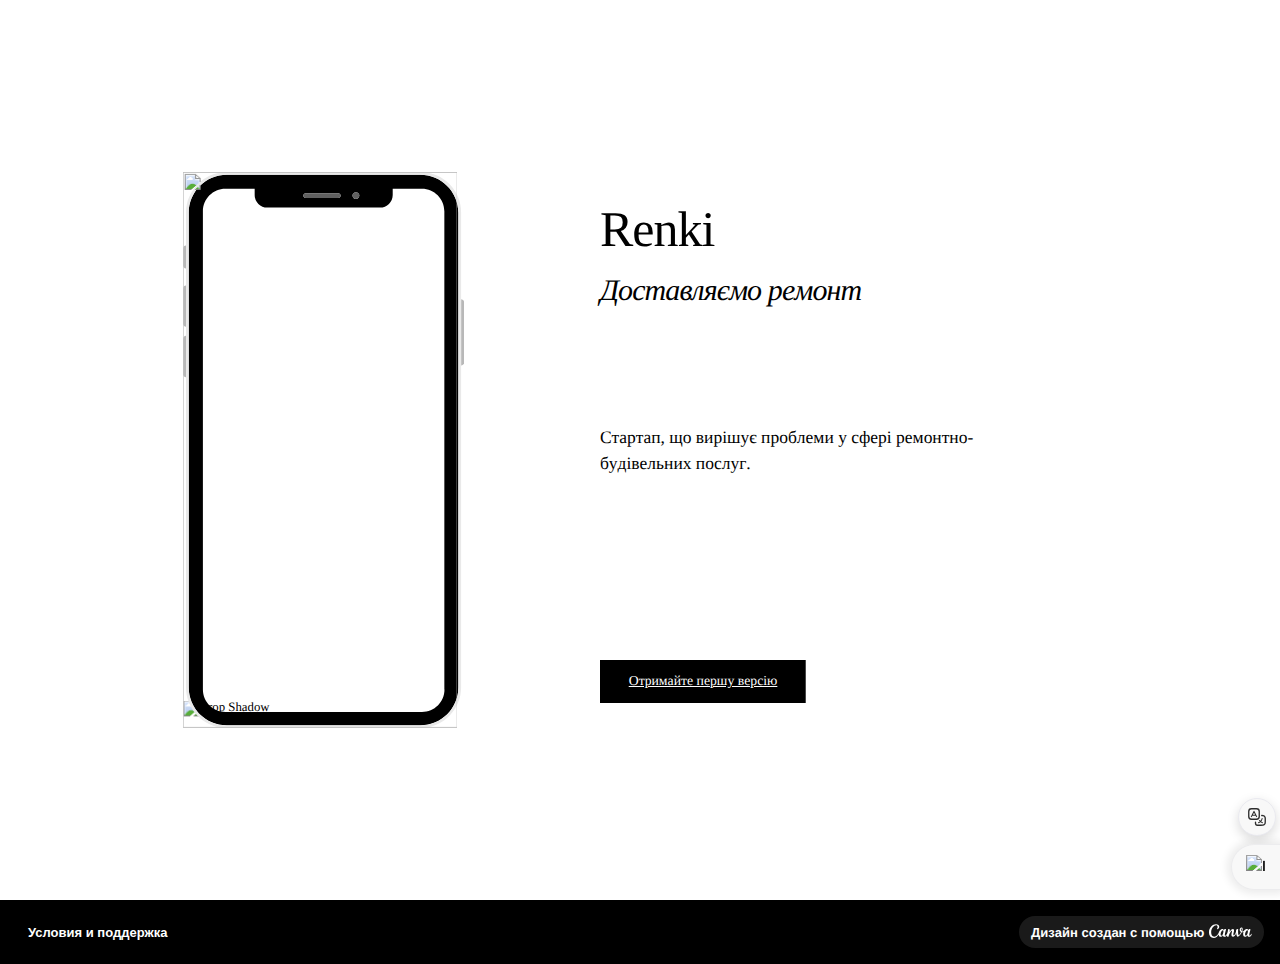
==== commit afae5c29: "Rename Renki.html to index.html" ====
--- a/index.html
+++ b/index.html
@@ -1,2419 +1,36246 @@
 <!DOCTYPE html>
 <!-- saved from url=(0028)https://renki.my.canva.site/ -->
-<html lang="uk-UA" style="--inner1Vh: 9.45px; --sbw: 17px;">
+<html lang="uk-UA" style="--inner1Vh: 9.19px; --sbw: 17px;">
+
 <head>
-    <meta http-equiv="Content-Type" content="text/html; charset=UTF-8"><!--<base href="/">-->
-    <base href=".">
-    <meta name="viewport" content="width=device-width, initial-scale=1.0">
-    <title>Renki</title>
-    <meta name="description" content="">
-    <link rel="icon" href="https://renki.my.canva.site/26387fa4f5b1e3f7b6217b27d79bf264.png" type="image/png"
-          sizes="16x16">
-    <link rel="icon" href="https://renki.my.canva.site/2d0b56e7e51cf11036ad8734bdb67e2d.png" type="image/png"
-          sizes="32x32">
-    <link rel="apple-touch-icon" href="https://renki.my.canva.site/725b756a69a7d4c235070e51acd85560.png"
-          sizes="180x180">
-    <style>:root {
-        --ffsd: 0px;
-        --1vw: calc((100vw - var(--sbw, 0px)) / 100);
-        --1vh: var(--inner1Vh, 1vh);
+  <meta http-equiv="Content-Type" content="text/html; charset=UTF-8"><!--<base href="/">-->
+  <base href=".">
+  <meta name="viewport" content="width=device-width, initial-scale=1.0">
+  <title>Renki</title>
+  <meta name="description" content="">
+  <link rel="icon" href="https://renki.my.canva.site/26387fa4f5b1e3f7b6217b27d79bf264.png" type="image/png"
+    sizes="16x16">
+  <link rel="icon" href="https://renki.my.canva.site/2d0b56e7e51cf11036ad8734bdb67e2d.png" type="image/png"
+    sizes="32x32">
+  <link rel="apple-touch-icon" href="https://renki.my.canva.site/725b756a69a7d4c235070e51acd85560.png" sizes="180x180">
+  <style>
+    :root {
+      --ffsd: 0px;
+      --1vw: calc((100vw - var(--sbw, 0px)) / 100);
+      --1vh: var(--inner1Vh, 1vh);
     }
 
     @media (prefers-reduced-motion: reduce) {
-        .animated {
-            animation: none !important;
+      .animated {
+        animation: none !important;
+      }
+    }
+
+    html {
+      zoom: var(--rzf, 1);
+      font-size: max(calc(min(var(--1vw, 1vw), 13.66px) * var(--rfso, 1)), var(--minfs, 0px));
+      -webkit-text-size-adjust: 100%;
+      scroll-behavior: smooth;
+    }
+
+    body {
+      font-size: calc(1rem * var(--bfso, 1));
+    }
+
+    body,
+    html,
+    p,
+    ul,
+    ol,
+    li {
+      margin: 0;
+      padding: 0;
+      font-synthesis: none;
+      font-kerning: none;
+      font-variant-ligatures: none;
+      font-feature-settings: "kern" 0, "calt" 0, "liga" 0, "clig" 0, "dlig" 0, "hlig" 0;
+      font-family: unset;
+      -webkit-font-smoothing: subpixel-antialiased;
+      -moz-osx-font-smoothing: grayscale;
+      text-rendering: geometricprecision;
+      white-space: normal;
+    }
+
+    li {
+      text-align: unset;
+    }
+
+    a {
+      text-decoration: none;
+      color: inherit;
+    }
+
+    img {
+      -webkit-user-drag: none;
+      -moz-user-drag: none;
+      -o-user-drag: none;
+      user-drag: none;
+      -webkit-touch-callout: none;
+    }
+
+    @font-face {
+      font-family: YAFdJt8dAY0-0;
+      src: url(fonts/226618464330c99b64fcaf1d7142c1e7.woff2);
+      font-style: normal;
+      font-weight: 400;
+    }
+
+    @font-face {
+      font-family: YAFdJt8dAY0-0;
+      src: url(fonts/e532966f486645f74efaf7432e1d01c2.woff2);
+      font-style: normal;
+      font-weight: 700;
+    }
+
+    @font-face {
+      font-family: YAFdJt8dAY0-0;
+      src: url(fonts/3caeb8725430f400cbc24c4707d72558.woff2);
+      font-style: italic;
+      font-weight: 400;
+    }
+
+    @font-face {
+      font-family: YAFdJt8dAY0-0;
+      src: url(fonts/64dfd027222a62438bc2a4d821786c71.woff2);
+      font-style: italic;
+      font-weight: 700;
+    }
+
+    @font-face {
+      font-family: YAFdJt8dAY0-0;
+      src: url(fonts/01bb491de5070339bf99832ce44c544d.woff2);
+      font-style: normal;
+      font-weight: 100;
+    }
+
+    @font-face {
+      font-family: YAFdJt8dAY0-0;
+      src: url(fonts/a75cdabbb8dcdf033cc6b207c91608bf.woff2);
+      font-style: italic;
+      font-weight: 100;
+    }
+
+    @font-face {
+      font-family: YAFdJt8dAY0-0;
+      src: url(fonts/01bb491de5070339bf99832ce44c544d.woff2);
+      font-style: normal;
+      font-weight: 200;
+    }
+
+    @font-face {
+      font-family: YAFdJt8dAY0-0;
+      src: url(fonts/a75cdabbb8dcdf033cc6b207c91608bf.woff2);
+      font-style: italic;
+      font-weight: 200;
+    }
+
+    @font-face {
+      font-family: YAFdJt8dAY0-0;
+      src: url(fonts/01bb491de5070339bf99832ce44c544d.woff2);
+      font-style: normal;
+      font-weight: 300;
+    }
+
+    @font-face {
+      font-family: YAFdJt8dAY0-0;
+      src: url(fonts/a75cdabbb8dcdf033cc6b207c91608bf.woff2);
+      font-style: italic;
+      font-weight: 300;
+    }
+
+    @font-face {
+      font-family: YAFdJt8dAY0-0;
+      src: url(fonts/226618464330c99b64fcaf1d7142c1e7.woff2);
+      font-style: normal;
+      font-weight: 500;
+    }
+
+    @font-face {
+      font-family: YAFdJt8dAY0-0;
+      src: url(fonts/3caeb8725430f400cbc24c4707d72558.woff2);
+      font-style: italic;
+      font-weight: 500;
+    }
+
+    @font-face {
+      font-family: YAFdJt8dAY0-0;
+      src: url(fonts/e532966f486645f74efaf7432e1d01c2.woff2);
+      font-style: normal;
+      font-weight: 600;
+    }
+
+    @font-face {
+      font-family: YAFdJt8dAY0-0;
+      src: url(fonts/64dfd027222a62438bc2a4d821786c71.woff2);
+      font-style: italic;
+      font-weight: 600;
+    }
+
+    @font-face {
+      font-family: YAFdJt8dAY0-0;
+      src: url(fonts/a26fb2e545ea4d91b9808446bd10482b.woff2);
+      font-style: normal;
+      font-weight: 800;
+    }
+
+    @font-face {
+      font-family: YAFdJt8dAY0-0;
+      src: url(fonts/93216375a15a0334d096957c3f1f2f0f.woff2);
+      font-style: italic;
+      font-weight: 800;
+    }
+
+    @font-face {
+      font-family: YAFdJt8dAY0-0;
+      src: url(fonts/a26fb2e545ea4d91b9808446bd10482b.woff2);
+      font-style: normal;
+      font-weight: 900;
+    }
+
+    @font-face {
+      font-family: YAFdJt8dAY0-0;
+      src: url(fonts/93216375a15a0334d096957c3f1f2f0f.woff2);
+      font-style: italic;
+      font-weight: 900;
+    }
+
+    @font-face {
+      font-family: YACgEZ1cb1Q-0;
+      src: url(fonts/f8f199f09526f79e87644ed227e0f651.woff2);
+      font-style: normal;
+      font-weight: 400;
+    }
+
+    @font-face {
+      font-family: YACgEZ1cb1Q-0;
+      src: url(fonts/98c4d2c0223fc8474641c77f923528e9.woff2);
+      font-style: normal;
+      font-weight: 700;
+    }
+
+    @font-face {
+      font-family: YACgEZ1cb1Q-0;
+      src: url(fonts/d257a7100844bc3f98c9021168b6249e.woff2);
+      font-style: italic;
+      font-weight: 400;
+    }
+
+    @font-face {
+      font-family: YACgEZ1cb1Q-0;
+      src: url(fonts/1060345c54d396e76d73f1da7ee200bd.woff2);
+      font-style: italic;
+      font-weight: 700;
+    }
+
+    @font-face {
+      font-family: YACgEZ1cb1Q-0;
+      src: url(fonts/f8f199f09526f79e87644ed227e0f651.woff2);
+      font-style: normal;
+      font-weight: 100;
+    }
+
+    @font-face {
+      font-family: YACgEZ1cb1Q-0;
+      src: url(fonts/d257a7100844bc3f98c9021168b6249e.woff2);
+      font-style: italic;
+      font-weight: 100;
+    }
+
+    @font-face {
+      font-family: YACgEZ1cb1Q-0;
+      src: url(fonts/f8f199f09526f79e87644ed227e0f651.woff2);
+      font-style: normal;
+      font-weight: 200;
+    }
+
+    @font-face {
+      font-family: YACgEZ1cb1Q-0;
+      src: url(fonts/d257a7100844bc3f98c9021168b6249e.woff2);
+      font-style: italic;
+      font-weight: 200;
+    }
+
+    @font-face {
+      font-family: YACgEZ1cb1Q-0;
+      src: url(fonts/f8f199f09526f79e87644ed227e0f651.woff2);
+      font-style: normal;
+      font-weight: 300;
+    }
+
+    @font-face {
+      font-family: YACgEZ1cb1Q-0;
+      src: url(fonts/d257a7100844bc3f98c9021168b6249e.woff2);
+      font-style: italic;
+      font-weight: 300;
+    }
+
+    @font-face {
+      font-family: YACgEZ1cb1Q-0;
+      src: url(fonts/f8f199f09526f79e87644ed227e0f651.woff2);
+      font-style: normal;
+      font-weight: 500;
+    }
+
+    @font-face {
+      font-family: YACgEZ1cb1Q-0;
+      src: url(fonts/d257a7100844bc3f98c9021168b6249e.woff2);
+      font-style: italic;
+      font-weight: 500;
+    }
+
+    @font-face {
+      font-family: YACgEZ1cb1Q-0;
+      src: url(fonts/98c4d2c0223fc8474641c77f923528e9.woff2);
+      font-style: normal;
+      font-weight: 600;
+    }
+
+    @font-face {
+      font-family: YACgEZ1cb1Q-0;
+      src: url(fonts/1060345c54d396e76d73f1da7ee200bd.woff2);
+      font-style: italic;
+      font-weight: 600;
+    }
+
+    @font-face {
+      font-family: YACgEZ1cb1Q-0;
+      src: url(fonts/98c4d2c0223fc8474641c77f923528e9.woff2);
+      font-style: normal;
+      font-weight: 800;
+    }
+
+    @font-face {
+      font-family: YACgEZ1cb1Q-0;
+      src: url(fonts/1060345c54d396e76d73f1da7ee200bd.woff2);
+      font-style: italic;
+      font-weight: 800;
+    }
+
+    @font-face {
+      font-family: YACgEZ1cb1Q-0;
+      src: url(fonts/98c4d2c0223fc8474641c77f923528e9.woff2);
+      font-style: normal;
+      font-weight: 900;
+    }
+
+    @font-face {
+      font-family: YACgEZ1cb1Q-0;
+      src: url(fonts/1060345c54d396e76d73f1da7ee200bd.woff2);
+      font-style: italic;
+      font-weight: 900;
+    }
+
+    @media (max-width: 375px) {
+      #dTqL8H721LnV1REV {
+        grid-area: 2 / 2 / 3 / 3;
+        position: relative;
+      }
+
+      #TMpahm6TYZHfOEya {
+        grid-template-columns: 0 555.498996%;
+        left: -227.749498%;
+        grid-template-rows: 0 100%;
+      }
+
+      #xSuYQE4Dlj3WlTWu {
+        grid-area: 2 / 2 / 4 / 5;
+        position: relative;
+      }
+
+      #qbcJwX1MjSqaqath {
+        grid-area: 3 / 3 / 5 / 4;
+        position: relative;
+      }
+
+      #wpHuFegpeNktcPR5 {
+        grid-area: 2 / 6 / 4 / 10;
+        grid-template-columns: 0 0 78.16109524rem 1.8425463rem;
+        grid-template-rows: 0 0 minmax(158.30095238rem, max-content) 0;
+      }
+
+      #HAnV543KUCuGLN6r {
+        grid-area: 2 / 6 / 4 / 10;
+        position: relative;
+      }
+
+      #HvC6eLMI7HndfvvG {
+        grid-area: 3 / 7 / 5 / 9;
+        position: relative;
+      }
+
+      #FoLMBtZSxU7V1qtU {
+        font-size: max(calc(12px * var(--rfso, var(--bfso, 1))), calc(9.9992967em - var(--ffsd)));
+      }
+
+      #UY4vqxtWmW5eUmcY {
+        --first-font-size: max(calc(12px * var(--rfso, var(--bfso, 1))), 9.9992967em);
+        --last-font-size: var(--first-font-size);
+        margin-top: calc(var(--first-font-size) * 0.1);
+        margin-bottom: calc(var(--last-font-size) * 0.1);
+      }
+
+      #KQqVflmsGfFq2Y2W {
+        min-width: 91.6rem;
+      }
+
+      #RqxmMQ5p8fPZwxIe {
+        grid-area: 6 / 2 / 7 / 11;
+        position: relative;
+      }
+
+      #wF1NgXbARgUpf3SC {
+        font-size: max(calc(12px * var(--rfso, var(--bfso, 1))), calc(5.99958927em - var(--ffsd)));
+      }
+
+      #kAwh8XOzhSnT606j {
+        --first-font-size: max(calc(12px * var(--rfso, var(--bfso, 1))), 5.99958927em);
+        --last-font-size: var(--first-font-size);
+        margin-top: calc(var(--first-font-size) * 0.05);
+        margin-bottom: calc(var(--last-font-size) * 0.05);
+      }
+
+      #jmf94uVptbScaO1V {
+        min-width: 91.6rem;
+      }
+
+      #BjQX4knKRJvSzvKw {
+        grid-area: 8 / 3 / 9 / 12;
+        position: relative;
+      }
+
+      #oad37jNduOmB9h7G {
+        font-size: max(calc(12px * var(--rfso, var(--bfso, 1))), calc(4.40888889em - var(--ffsd)));
+      }
+
+      #gq0SYcIlcQocG9l5 {
+        --first-font-size: max(calc(12px * var(--rfso, var(--bfso, 1))), 4.40888889em);
+        --last-font-size: var(--first-font-size);
+        margin-top: calc(var(--first-font-size) * -0.15);
+        margin-bottom: calc(var(--last-font-size) * -0.15);
+      }
+
+      #DxDFn9CRItkvR3tu {
+        min-width: 91.6rem;
+      }
+
+      #Jwbz9ujgiULV6O26 {
+        grid-area: 10 / 4 / 11 / 13;
+        position: relative;
+      }
+
+      #qdFelWKr2WzhgvHK {
+        grid-area: 2 / 2 / 5 / 5;
+        position: relative;
+      }
+
+      #aw67RkZ4CyTR4v6T {
+        font-size: max(calc(12px * var(--rfso, var(--bfso, 1))), calc(3.91112em - var(--ffsd)));
+      }
+
+      #WRipQFuTYJYEYs01 {
+        --first-font-size: max(calc(12px * var(--rfso, var(--bfso, 1))), 3.91112em);
+        --last-font-size: var(--first-font-size);
+        margin-top: calc(var(--first-font-size) * -0.1);
+        margin-bottom: calc(var(--last-font-size) * -0.1);
+      }
+
+      #JM8C447n1pNJdFVo {
+        min-width: 54.18984489rem;
+      }
+
+      #oqZ2BrREvjbpQ99q {
+        grid-area: 3 / 3 / 4 / 4;
+        position: relative;
+      }
+
+      #bFmyuhlELjSAexXc {
+        grid-template-columns: 0 2.24831243rem 54.05651155rem 2.24831243rem;
+        grid-template-rows: 0 minmax(3.86369638rem, max-content) minmax(4.55110933rem, max-content) minmax(3.86369638rem, max-content);
+      }
+
+      #VNTcc92l89G8nygB {
+        grid-area: 12 / 5 / 13 / 8;
+        grid-template-columns: 0 58.55313642rem;
+        grid-template-rows: 0 minmax(12.27850209rem, max-content);
+      }
+
+      #GYktt1VPWn0V11bL {
+        grid-area: 12 / 5 / 13 / 8;
+        position: relative;
+      }
+
+      #c5cS0ojUyots1832 {
+        grid-template-columns: 4.26666667rem 0 0 0 5.73151256rem 0 52.82162386rem 26.72966234rem 0.45235534rem 5.73151256rem 0 0 4.26666667rem;
+        grid-template-rows: minmax(4.26666667rem, max-content) minmax(150.44526287rem, max-content) minmax(7.85568951rem, max-content) minmax(7.85568951rem, max-content) minmax(6.4rem, max-content) minmax(11.93664802rem, max-content) minmax(4.01639464rem, max-content) minmax(7.16198919rem, max-content) minmax(33.33600161rem, max-content) minmax(9.44932357rem, max-content) minmax(53.04685301rem, max-content) minmax(12.27850209rem, max-content) minmax(4.26666667rem, max-content);
+      }
+
+      #g2ppmePoXvP47PCM {
+        min-height: calc(100 * var(--1vh, 1vh));
+      }
+    }
+
+    @media (min-width: 375.05px) and (max-width: 480px) {
+      #dTqL8H721LnV1REV {
+        grid-area: 2 / 2 / 3 / 3;
+        position: relative;
+      }
+
+      #TMpahm6TYZHfOEya {
+        grid-template-columns: 0 446.12725568%;
+        left: -173.06362784%;
+        grid-template-rows: 0 100%;
+      }
+
+      #xSuYQE4Dlj3WlTWu {
+        grid-area: 2 / 2 / 4 / 5;
+        position: relative;
+      }
+
+      #qbcJwX1MjSqaqath {
+        grid-area: 3 / 3 / 5 / 4;
+        position: relative;
+      }
+
+      #wpHuFegpeNktcPR5 {
+        grid-area: 2 / 6 / 4 / 10;
+        grid-template-columns: 0 0 61.06335565rem 1.4394893rem;
+        grid-template-rows: 0 0 minmax(123.67261905rem, max-content) 0;
+      }
+
+      #HAnV543KUCuGLN6r {
+        grid-area: 2 / 6 / 4 / 10;
+        position: relative;
+      }
+
+      #HvC6eLMI7HndfvvG {
+        grid-area: 3 / 7 / 5 / 9;
+        position: relative;
+      }
+
+      #FoLMBtZSxU7V1qtU {
+        font-size: max(calc(12px * var(--rfso, var(--bfso, 1))), calc(10.20336398em - var(--ffsd)));
+      }
+
+      #UY4vqxtWmW5eUmcY {
+        --first-font-size: max(calc(12px * var(--rfso, var(--bfso, 1))), 10.20336398em);
+        --last-font-size: var(--first-font-size);
+        margin-top: calc(var(--first-font-size) * 0.1);
+        margin-bottom: calc(var(--last-font-size) * 0.1);
+      }
+
+      #KQqVflmsGfFq2Y2W {
+        min-width: 93.4375rem;
+      }
+
+      #RqxmMQ5p8fPZwxIe {
+        grid-area: 6 / 2 / 7 / 11;
+        position: relative;
+      }
+
+      #wF1NgXbARgUpf3SC {
+        font-size: max(calc(12px * var(--rfso, var(--bfso, 1))), calc(6.12202987em - var(--ffsd)));
+      }
+
+      #kAwh8XOzhSnT606j {
+        --first-font-size: max(calc(12px * var(--rfso, var(--bfso, 1))), 6.12202987em);
+        --last-font-size: var(--first-font-size);
+        margin-top: calc(var(--first-font-size) * 0.05);
+        margin-bottom: calc(var(--last-font-size) * 0.05);
+      }
+
+      #jmf94uVptbScaO1V {
+        min-width: 93.4375rem;
+      }
+
+      #BjQX4knKRJvSzvKw {
+        grid-area: 8 / 3 / 9 / 12;
+        position: relative;
+      }
+
+      #oad37jNduOmB9h7G {
+        font-size: max(calc(12px * var(--rfso, var(--bfso, 1))), calc(3.57117293em - var(--ffsd)));
+      }
+
+      #gq0SYcIlcQocG9l5 {
+        --first-font-size: max(calc(12px * var(--rfso, var(--bfso, 1))), 3.57117293em);
+        --last-font-size: var(--first-font-size);
+        margin-top: calc(var(--first-font-size) * -0.15);
+        margin-bottom: calc(var(--last-font-size) * -0.15);
+      }
+
+      #DxDFn9CRItkvR3tu {
+        min-width: 93.4375rem;
+      }
+
+      #Jwbz9ujgiULV6O26 {
+        grid-area: 10 / 4 / 11 / 13;
+        position: relative;
+      }
+
+      #qdFelWKr2WzhgvHK {
+        grid-area: 2 / 2 / 5 / 5;
+        position: relative;
+      }
+
+      #aw67RkZ4CyTR4v6T {
+        font-size: max(calc(12px * var(--rfso, var(--bfso, 1))), calc(3.0555625em - var(--ffsd)));
+      }
+
+      #WRipQFuTYJYEYs01 {
+        --first-font-size: max(calc(12px * var(--rfso, var(--bfso, 1))), 3.0555625em);
+        --last-font-size: var(--first-font-size);
+        margin-top: calc(var(--first-font-size) * -0.1);
+        margin-bottom: calc(var(--last-font-size) * -0.1);
+      }
+
+      #JM8C447n1pNJdFVo {
+        min-width: 42.33581632rem;
+      }
+
+      #oqZ2BrREvjbpQ99q {
+        grid-area: 3 / 3 / 4 / 4;
+        position: relative;
+      }
+
+      #bFmyuhlELjSAexXc {
+        grid-template-columns: 0 1.75649409rem 42.23164965rem 1.75649409rem;
+        grid-template-rows: 0 minmax(3.0185128rem, max-content) minmax(3.55555417rem, max-content) minmax(3.0185128rem, max-content);
+      }
+
+      #VNTcc92l89G8nygB {
+        grid-area: 12 / 5 / 13 / 8;
+        grid-template-columns: 0 45.74463783rem;
+        grid-template-rows: 0 minmax(9.59257976rem, max-content);
+      }
+
+      #GYktt1VPWn0V11bL {
+        grid-area: 12 / 5 / 13 / 8;
+        position: relative;
+      }
+
+      #c5cS0ojUyots1832 {
+        grid-template-columns: 3.33333333rem 0 0 0 15.41524419rem 0 30.32939364rem 31.8200487rem 0.35340261rem 15.41524419rem 0 0 3.33333333rem;
+        grid-template-rows: minmax(3.33333333rem, max-content) minmax(117.53536162rem, max-content) minmax(6.13725743rem, max-content) minmax(6.13725743rem, max-content) minmax(5rem, max-content) minmax(12.18025308rem, max-content) minmax(3.13780831rem, max-content) minmax(7.30815223rem, max-content) minmax(26.04375126rem, max-content) minmax(9.64216691rem, max-content) minmax(41.44285391rem, max-content) minmax(9.59257976rem, max-content) minmax(3.33333333rem, max-content);
+      }
+
+      #g2ppmePoXvP47PCM {
+        min-height: calc(100 * var(--1vh, 1vh));
+      }
+    }
+
+    @media (min-width: 480.05px) and (max-width: 768px) {
+      #dTqL8H721LnV1REV {
+        grid-area: 2 / 2 / 3 / 3;
+        position: relative;
+      }
+
+      #TMpahm6TYZHfOEya {
+        grid-template-columns: 0 290.97433776%;
+        left: -95.48716888%;
+        grid-template-rows: 0 100%;
+      }
+
+      #xSuYQE4Dlj3WlTWu {
+        grid-area: 2 / 2 / 4 / 5;
+        position: relative;
+      }
+
+      #qbcJwX1MjSqaqath {
+        grid-area: 3 / 3 / 5 / 4;
+        position: relative;
+      }
+
+      #wpHuFegpeNktcPR5 {
+        grid-area: 2 / 6 / 4 / 10;
+        grid-template-columns: 0 0 38.16459728rem 0.89968081rem;
+        grid-template-rows: 0 0 minmax(77.2953869rem, max-content) 0;
+      }
+
+      #HAnV543KUCuGLN6r {
+        grid-area: 2 / 6 / 4 / 10;
+        position: relative;
+      }
+
+      #HvC6eLMI7HndfvvG {
+        grid-area: 3 / 7 / 5 / 9;
+        position: relative;
+      }
+
+      #FoLMBtZSxU7V1qtU {
+        font-size: max(calc(12px * var(--rfso, var(--bfso, 1))), calc(6.94445312em - var(--ffsd)));
+      }
+
+      #UY4vqxtWmW5eUmcY {
+        --first-font-size: max(calc(12px * var(--rfso, var(--bfso, 1))), 6.94445312em);
+        --last-font-size: var(--first-font-size);
+        margin-top: calc(var(--first-font-size) * 0.1);
+        margin-bottom: calc(var(--last-font-size) * 0.1);
+      }
+
+      #KQqVflmsGfFq2Y2W {
+        min-width: 63.58816964rem;
+      }
+
+      #RqxmMQ5p8fPZwxIe {
+        grid-area: 6 / 2 / 7 / 11;
+        position: relative;
+      }
+
+      #wF1NgXbARgUpf3SC {
+        font-size: max(calc(12px * var(--rfso, var(--bfso, 1))), calc(4.16667969em - var(--ffsd)));
+      }
+
+      #kAwh8XOzhSnT606j {
+        --first-font-size: max(calc(12px * var(--rfso, var(--bfso, 1))), 4.16667969em);
+        --last-font-size: var(--first-font-size);
+        margin-top: calc(var(--first-font-size) * 0.05);
+        margin-bottom: calc(var(--last-font-size) * 0.05);
+      }
+
+      #jmf94uVptbScaO1V {
+        min-width: 63.58816964rem;
+      }
+
+      #BjQX4knKRJvSzvKw {
+        grid-area: 8 / 3 / 9 / 12;
+        position: relative;
+      }
+
+      #oad37jNduOmB9h7G {
+        font-size: max(calc(12px * var(--rfso, var(--bfso, 1))), calc(2.43055556em - var(--ffsd)));
+      }
+
+      #gq0SYcIlcQocG9l5 {
+        --first-font-size: max(calc(12px * var(--rfso, var(--bfso, 1))), 2.43055556em);
+        --last-font-size: var(--first-font-size);
+        margin-top: calc(var(--first-font-size) * -0.15);
+        margin-bottom: calc(var(--last-font-size) * -0.15);
+      }
+
+      #DxDFn9CRItkvR3tu {
+        min-width: 63.58816964rem;
+      }
+
+      #Jwbz9ujgiULV6O26 {
+        grid-area: 10 / 4 / 11 / 13;
+        position: relative;
+      }
+
+      #qdFelWKr2WzhgvHK {
+        grid-area: 2 / 2 / 5 / 5;
+        position: relative;
+      }
+
+      #aw67RkZ4CyTR4v6T {
+        font-size: max(calc(12px * var(--rfso, var(--bfso, 1))), calc(1.90972656em - var(--ffsd)));
+      }
+
+      #WRipQFuTYJYEYs01 {
+        --first-font-size: max(calc(12px * var(--rfso, var(--bfso, 1))), 1.90972656em);
+        --last-font-size: var(--first-font-size);
+        margin-top: calc(var(--first-font-size) * -0.1);
+        margin-bottom: calc(var(--last-font-size) * -0.1);
+      }
+
+      #JM8C447n1pNJdFVo {
+        min-width: 26.4598852rem;
+      }
+
+      #oqZ2BrREvjbpQ99q {
+        grid-area: 3 / 3 / 4 / 4;
+        position: relative;
+      }
+
+      #bFmyuhlELjSAexXc {
+        grid-template-columns: 0 1.09780881rem 26.39478103rem 1.09780881rem;
+        grid-template-rows: 0 minmax(1.8865705rem, max-content) minmax(2.22222135rem, max-content) minmax(1.8865705rem, max-content);
+      }
+
+      #VNTcc92l89G8nygB {
+        grid-area: 12 / 5 / 13 / 8;
+        grid-template-columns: 0 28.59039864rem;
+        grid-template-rows: 0 minmax(5.99536235rem, max-content);
+      }
+
+      #GYktt1VPWn0V11bL {
+        grid-area: 12 / 5 / 13 / 8;
+        position: relative;
+      }
+
+      #c5cS0ojUyots1832 {
+        grid-template-columns: 18.23846726rem 0 0 0 12.22939369rem 0 16.36100495rem 22.48239651rem 0.22087663rem 12.22939369rem 0 0 18.23846726rem;
+        grid-template-rows: minmax(4.16666667rem, max-content) minmax(73.45960101rem, max-content) minmax(3.83578589rem, max-content) minmax(3.83578589rem, max-content) minmax(4.16666667rem, max-content) minmax(8.28993229rem, max-content) minmax(1.9611302rem, max-content) minmax(4.97395964rem, max-content) minmax(16.27734454rem, max-content) minmax(6.5625rem, max-content) minmax(25.9017837rem, max-content) minmax(5.99536235rem, max-content) minmax(4.16666667rem, max-content);
+      }
+
+      #g2ppmePoXvP47PCM {
+        min-height: calc(100 * var(--1vh, 1vh));
+      }
+    }
+
+    @media (min-width: 768.05px) and (max-width: 1024px) {
+      #dTqL8H721LnV1REV {
+        grid-area: 2 / 2 / 3 / 3;
+        position: relative;
+      }
+
+      #TMpahm6TYZHfOEya {
+        grid-template-columns: 0 129.3711744%;
+        left: -14.6855872%;
+        grid-template-rows: 0 100%;
+      }
+
+      #xSuYQE4Dlj3WlTWu {
+        grid-area: 2 / 2 / 4 / 5;
+        position: relative;
+      }
+
+      #qbcJwX1MjSqaqath {
+        grid-area: 3 / 3 / 5 / 4;
+        position: relative;
+      }
+
+      #wpHuFegpeNktcPR5 {
+        grid-area: 2 / 2 / 12 / 5;
+        grid-template-columns: 0 0 28.62344796rem 0.67476061rem;
+        grid-template-rows: 0 0 minmax(57.97154018rem, max-content) 0;
+      }
+
+      #HAnV543KUCuGLN6r {
+        grid-area: 2 / 2 / 12 / 5;
+        position: relative;
+      }
+
+      #HvC6eLMI7HndfvvG {
+        grid-area: 10 / 3 / 13 / 4;
+        position: relative;
+      }
+
+      #FoLMBtZSxU7V1qtU {
+        font-size: max(calc(12px * var(--rfso, var(--bfso, 1))), calc(5.20833984em - var(--ffsd)));
+      }
+
+      #UY4vqxtWmW5eUmcY {
+        --first-font-size: max(calc(12px * var(--rfso, var(--bfso, 1))), 5.20833984em);
+        --last-font-size: var(--first-font-size);
+        margin-top: calc(var(--first-font-size) * 0.1);
+        margin-bottom: calc(var(--last-font-size) * 0.1);
+      }
+
+      #KQqVflmsGfFq2Y2W {
+        min-width: 47.69112723rem;
+      }
+
+      #RqxmMQ5p8fPZwxIe {
+        grid-area: 3 / 6 / 4 / 11;
+        position: relative;
+      }
+
+      #wF1NgXbARgUpf3SC {
+        font-size: max(calc(12px * var(--rfso, var(--bfso, 1))), calc(3.12500977em - var(--ffsd)));
+      }
+
+      #kAwh8XOzhSnT606j {
+        --first-font-size: max(calc(12px * var(--rfso, var(--bfso, 1))), 3.12500977em);
+        --last-font-size: var(--first-font-size);
+        margin-top: calc(var(--first-font-size) * 0.05);
+        margin-bottom: calc(var(--last-font-size) * 0.05);
+      }
+
+      #jmf94uVptbScaO1V {
+        min-width: 47.69112723rem;
+      }
+
+      #BjQX4knKRJvSzvKw {
+        grid-area: 5 / 7 / 6 / 12;
+        position: relative;
+      }
+
+      #oad37jNduOmB9h7G {
+        font-size: max(calc(12px * var(--rfso, var(--bfso, 1))), calc(1.82291667em - var(--ffsd)));
+      }
+
+      #gq0SYcIlcQocG9l5 {
+        --first-font-size: max(calc(12px * var(--rfso, var(--bfso, 1))), 1.82291667em);
+        --last-font-size: var(--first-font-size);
+        margin-top: calc(var(--first-font-size) * -0.15);
+        margin-bottom: calc(var(--last-font-size) * -0.15);
+      }
+
+      #DxDFn9CRItkvR3tu {
+        min-width: 47.69112723rem;
+      }
+
+      #Jwbz9ujgiULV6O26 {
+        grid-area: 7 / 8 / 8 / 13;
+        position: relative;
+      }
+
+      #qdFelWKr2WzhgvHK {
+        grid-area: 2 / 2 / 5 / 5;
+        position: relative;
+      }
+
+      #aw67RkZ4CyTR4v6T {
+        font-size: max(calc(12px * var(--rfso, var(--bfso, 1))), calc(1.43229492em - var(--ffsd)));
+      }
+
+      #WRipQFuTYJYEYs01 {
+        --first-font-size: max(calc(12px * var(--rfso, var(--bfso, 1))), 1.43229492em);
+        --last-font-size: var(--first-font-size);
+        margin-top: calc(var(--first-font-size) * -0.1);
+        margin-bottom: calc(var(--last-font-size) * -0.1);
+      }
+
+      #JM8C447n1pNJdFVo {
+        min-width: 19.8449139rem;
+      }
+
+      #oqZ2BrREvjbpQ99q {
+        grid-area: 3 / 3 / 4 / 4;
+        position: relative;
+      }
+
+      #bFmyuhlELjSAexXc {
+        grid-template-columns: 0 0.8233566rem 19.79608577rem 0.8233566rem;
+        grid-template-rows: 0 minmax(1.41492787rem, max-content) minmax(1.66666602rem, max-content) minmax(1.41492787rem, max-content);
+      }
+
+      #VNTcc92l89G8nygB {
+        grid-area: 9 / 9 / 11 / 10;
+        grid-template-columns: 0 21.44279898rem;
+        grid-template-rows: 0 minmax(4.49652176rem, max-content);
+      }
+
+      #GYktt1VPWn0V11bL {
+        grid-area: 9 / 9 / 11 / 10;
+        position: relative;
+      }
+
+      #c5cS0ojUyots1832 {
+        grid-template-columns: 9.96724616rem 0 29.1325511rem 0.16565747rem 3.125rem 0 0 0 21.44279898rem 26.19950012rem 0 0 9.96724616rem;
+        grid-template-rows: minmax(5.94369524rem, max-content) minmax(2.89805759rem, max-content) minmax(6.21744922rem, max-content) minmax(1.47084765rem, max-content) minmax(3.73046973rem, max-content) minmax(12.2080084rem, max-content) minmax(4.921875rem, max-content) minmax(19.42633777rem, max-content) minmax(4.2216554rem, max-content) minmax(0.27486637rem, max-content) minmax(2.60197305rem, max-content) minmax(2.87683942rem, max-content) minmax(5.94369524rem, max-content);
+      }
+
+      #g2ppmePoXvP47PCM {
+        min-height: calc(100 * var(--1vh, 1vh));
+      }
+    }
+
+    @media (min-width: 1024.05px) {
+      #dTqL8H721LnV1REV {
+        grid-area: 2 / 2 / 3 / 3;
+        position: relative;
+      }
+
+      #TMpahm6TYZHfOEya {
+        grid-template-columns: 0 100%;
+        grid-template-rows: 0 100%;
+      }
+
+      #xSuYQE4Dlj3WlTWu {
+        grid-area: 2 / 2 / 4 / 5;
+        position: relative;
+      }
+
+      #qbcJwX1MjSqaqath {
+        grid-area: 3 / 3 / 5 / 4;
+        position: relative;
+      }
+
+      #wpHuFegpeNktcPR5 {
+        grid-area: 2 / 2 / 12 / 5;
+        grid-template-columns: 0 0 21.45710887rem 0.50582347rem;
+        grid-template-rows: 0 0 minmax(43.45743568rem, max-content) 0;
+      }
+
+      #HAnV543KUCuGLN6r {
+        grid-area: 2 / 2 / 12 / 5;
+        position: relative;
+      }
+
+      #HvC6eLMI7HndfvvG {
+        grid-area: 10 / 3 / 13 / 4;
+        position: relative;
+      }
+
+      #FoLMBtZSxU7V1qtU {
+        font-size: max(calc(12px * var(--rfso, var(--bfso, 1))), calc(3.90434846em - var(--ffsd)));
+      }
+
+      #UY4vqxtWmW5eUmcY {
+        --first-font-size: max(calc(12px * var(--rfso, var(--bfso, 1))), 3.90434846em);
+        --last-font-size: var(--first-font-size);
+        margin-top: calc(var(--first-font-size) * 0.1);
+        margin-bottom: calc(var(--last-font-size) * 0.1);
+      }
+
+      #KQqVflmsGfFq2Y2W {
+        min-width: 35.75088894rem;
+      }
+
+      #RqxmMQ5p8fPZwxIe {
+        grid-area: 3 / 6 / 4 / 11;
+        position: relative;
+      }
+
+      #wF1NgXbARgUpf3SC {
+        font-size: max(calc(12px * var(--rfso, var(--bfso, 1))), calc(2.34261347em - var(--ffsd)));
+      }
+
+      #kAwh8XOzhSnT606j {
+        --first-font-size: max(calc(12px * var(--rfso, var(--bfso, 1))), 2.34261347em);
+        --last-font-size: var(--first-font-size);
+        margin-top: calc(var(--first-font-size) * 0.05);
+        margin-bottom: calc(var(--last-font-size) * 0.05);
+      }
+
+      #jmf94uVptbScaO1V {
+        min-width: 35.75088894rem;
+      }
+
+      #BjQX4knKRJvSzvKw {
+        grid-area: 5 / 7 / 6 / 12;
+        position: relative;
+      }
+
+      #oad37jNduOmB9h7G {
+        font-size: max(calc(12px * var(--rfso, var(--bfso, 1))), calc(1.36652025em - var(--ffsd)));
+      }
+
+      #gq0SYcIlcQocG9l5 {
+        --first-font-size: max(calc(12px * var(--rfso, var(--bfso, 1))), 1.36652025em);
+        --last-font-size: var(--first-font-size);
+        margin-top: calc(var(--first-font-size) * -0.15);
+        margin-bottom: calc(var(--last-font-size) * -0.15);
+      }
+
+      #DxDFn9CRItkvR3tu {
+        min-width: 35.75088894rem;
+      }
+
+      #Jwbz9ujgiULV6O26 {
+        grid-area: 7 / 8 / 8 / 13;
+        position: relative;
+      }
+
+      #qdFelWKr2WzhgvHK {
+        grid-area: 2 / 2 / 5 / 5;
+        position: relative;
+      }
+
+      #aw67RkZ4CyTR4v6T {
+        font-size: max(calc(12px * var(--rfso, var(--bfso, 1))), calc(1.07369693em - var(--ffsd)));
+      }
+
+      #WRipQFuTYJYEYs01 {
+        --first-font-size: max(calc(12px * var(--rfso, var(--bfso, 1))), 1.07369693em);
+        --last-font-size: var(--first-font-size);
+        margin-top: calc(var(--first-font-size) * -0.1);
+        margin-bottom: calc(var(--last-font-size) * -0.1);
+      }
+
+      #JM8C447n1pNJdFVo {
+        min-width: 14.87642155rem;
+      }
+
+      #oqZ2BrREvjbpQ99q {
+        grid-area: 3 / 3 / 4 / 4;
+        position: relative;
+      }
+
+      #bFmyuhlELjSAexXc {
+        grid-template-columns: 0 0.61721608rem 14.83981833rem 0.61721608rem;
+        grid-template-rows: 0 minmax(1.060678rem, max-content) minmax(1.24938946rem, max-content) minmax(1.060678rem, max-content);
+      }
+
+      #VNTcc92l89G8nygB {
+        grid-area: 9 / 9 / 11 / 10;
+        grid-template-columns: 0 16.07425048rem;
+        grid-template-rows: 0 minmax(3.37074545rem, max-content);
+      }
+
+      #GYktt1VPWn0V11bL {
+        grid-area: 9 / 9 / 11 / 10;
+        position: relative;
+      }
+
+      #c5cS0ojUyots1832 {
+        grid-template-columns: 14.28571429rem 0 21.83874987rem 0.12418247rem 10.62458994rem 0 0 0 16.07425048rem 19.64003523rem 0 0 17.41247772rem;
+        grid-template-rows: minmax(6.38255595rem, max-content) minmax(2.17248241rem, max-content) minmax(4.66081113rem, max-content) minmax(1.10259736rem, max-content) minmax(2.79648682rem, max-content) minmax(9.15153778rem, max-content) minmax(3.68960469rem, max-content) minmax(14.56264266rem, max-content) minmax(3.16469629rem, max-content) minmax(0.20604916rem, max-content) minmax(1.95052738rem, max-content) minmax(2.15657655rem, max-content) minmax(4.2259794rem, max-content);
+      }
+
+      #g2ppmePoXvP47PCM {
+        min-height: calc(100 * var(--1vh, 1vh));
+      }
+    }
+
+    @keyframes pulse {
+      0% {
+        background-color: rgba(226, 226, 226, 0.05);
+      }
+
+      50% {
+        background-color: rgba(226, 226, 226, 0.1);
+      }
+
+      100% {
+        background-color: rgba(226, 226, 226, 0.05);
+      }
+    }
+  </style><noscript>
+    <style>
+      @keyframes pulse {}
+
+      .animated {
+        animation-play-state: running !important;
+      }
+    </style>
+  </noscript>
+  <script
+    nonce="">!function () { "use strict"; function t(t, n) { let e; return (...o) => { clearTimeout(e), e = setTimeout((() => { t(...o) }), n) } } class n { constructor() { this.callbacks = [], window.addEventListener("DOMContentLoaded", (() => this.onDOMContentLoaded())) } onDOMContentLoaded() { this.callbacks.sort(((t, n) => t.priority - n.priority)).forEach((({ callback: t }) => t())) } runOnLoad(t) { "loading" === document.readyState ? this.callbacks.push(t) : t.callback() } } function e(t, e = Number.MAX_VALUE) { var o; (window.canva_scriptExecutor = null !== (o = window.canva_scriptExecutor) && void 0 !== o ? o : new n).runOnLoad({ callback: t, priority: e }) } class o { constructor(t) { this.items = [], this.previousWidth = document.documentElement.clientWidth, this.previousHeight = window.innerHeight; const n = t((() => this.onWindowResize()), 100); window.addEventListener("resize", n) } onWindowResize() { const t = document.documentElement.clientWidth, n = window.innerHeight, e = this.previousWidth !== t, o = this.previousHeight !== n; this.items.forEach((t => { const n = () => { t.callback(), t.executed = !0 }; (!t.executed || e && t.options.runOnWidthChange || o && t.options.runOnHeightChange) && n() })), this.previousWidth = t, this.previousHeight = n } runOnResize(t, n) { this.items.push({ callback: t, options: n, executed: n.runOnLoad }), this.items.sort(((t, n) => t.options.priority - n.options.priority)), n.runOnLoad && e(t, n.priority) } } function i(n, e, i = t) { var r; (window.canva_debounceResize = null !== (r = window.canva_debounceResize) && void 0 !== r ? r : new o(i)).runOnResize(n, { runOnLoad: !1, runOnWidthChange: !0, runOnHeightChange: !1, priority: Number.MAX_VALUE, ...e }) } const r = "--minfs", c = "--rzf", a = "--rfso", s = "--bfso"; function u(t, n, e = .001) { return Math.abs(t - n) < e } function d(t, n) { return window.getComputedStyle(t).getPropertyValue(n) } function l(t, n, e) { t.style.setProperty(n, e) } function m(t, n) { const e = document.createElement("div"); e.style.setProperty(t, n), document.body.append(e); const o = d(e, t); return e.remove(), o } function f() { const t = function () { const t = parseFloat(m("font-size", "0.1px")); return t > 1 ? t : 0 }(), n = function (t) { const n = 2 * Math.max(t, 1); return n / parseFloat(m("font-size", `${n}px`)) }(t); if (function (t) { if (0 === t) return; l(document.documentElement, r, `${t}px`), i((() => { const n = 100 * t, { clientWidth: e } = document.documentElement; l(document.documentElement, c, n > e ? (e / n).toPrecision(4) : null) }), { runOnLoad: !0 }) }(t * Math.max(1, n)), u(n, 1)) return; const e = u(parseFloat(d(document.documentElement, "font-size")), parseFloat(m("grid-template-columns", "1rem"))); l(document.documentElement, e ? a : s, n.toPrecision(4)) } function h() { document.querySelectorAll("img, image, video, svg").forEach((t => t.addEventListener("contextmenu", (t => t.preventDefault())))) } const p = t => { const n = { type: "CLICKED_LINK", link: t.currentTarget.getAttribute("href") }; navigator.sendBeacon("_api/analytics/events", JSON.stringify(n)) }; function g() { [...document.querySelectorAll("a[href][data-interstitial-link]")].forEach((t => { t.addEventListener("click", p) })) } const v = "--sbw", w = "--inner1Vh"; function y(t, n, e) { t.style.setProperty(n, e) } function E() { y(document.documentElement, w, window.innerHeight / 100 + "px"), function () { const t = window.innerWidth - document.documentElement.clientWidth; y(document.documentElement, v, t >= 0 ? `${t}px` : null) }() } var b; const O = "undefined" != typeof window ? null === (b = window.navigator) || void 0 === b ? void 0 : b.userAgent : void 0; const L = !(!O || (A = O, !A.match(/AppleWebKit\//) || A.match(/Chrome\//) || A.match(/Chromium\//))); var A; function x() { document.querySelectorAll("svg").forEach((t => t.style.background = "url('data:image/png;base64,')")) } let C; function W() { C || (C = Array.from(document.querySelectorAll("foreignObject")).filter((t => 0 === t.getBoundingClientRect().width))); const t = function () { const t = document.createElement("div"); t.style.fontSize = "100vw", document.body.append(t); const n = parseFloat(window.getComputedStyle(t).fontSize); return t.remove(), n / window.innerWidth }(); Array.from(C).forEach((n => function (t) { return new Promise(((n, e) => { const o = t.querySelector("img"); o && !o.complete ? (o.addEventListener("load", (() => n())), o.addEventListener("error", (() => e()))) : n() })) }(n).finally((() => function (t, n) { const e = Array.from(t.children); e.forEach(((t, n) => { if (t.hasAttribute("data-foreign-object-container")) t.style.transformOrigin = "", t.style.transform = ""; else { const o = document.createElement("div"); o.setAttribute("data-foreign-object-container", ""), t.insertAdjacentElement("beforebegin", o), t.remove(), o.append(t), e[n] = o } })); const o = t.getScreenCTM(); if (!o) return; const { a: i, b: r, c: c, d: a } = o.scale(n); e.forEach((t => { if (!t.hasAttribute("data-foreign-object-container")) return; const { style: n } = t; n.transformOrigin = "0px 0px", n.transform = `matrix(${i}, ${r}, ${c}, ${a}, 0, 0)` })) }(n, t))))) } [function () { e(f) }, function () { i(E, { runOnLoad: !0, runOnHeightChange: !0, priority: 1 }) }, function () { L && i(W, { runOnLoad: !0 }) }, function () { L && e(x) }, function () { e(h) }, function () { e(g) }].forEach((t => t())) }();</script>
+  <script nonce="">
+    window.C_CAPTCHA_IMPLEMENTATION = 'RECAPTCHA';
+  </script>
+  <script nonce="">
+    window.C_CAPTCHA_KEY = '6Ldk59waAAAAAMPqkICbJjfMivZLCGtTpa6Wn6zO';
+  </script>
+</head>
+
+<body>
+  <div id="root"><a id="page-1" aria-hidden="true" style="visibility:hidden;"></a>
+    <section id="g2ppmePoXvP47PCM"
+      style="position:relative;overflow:hidden;display:grid;align-items:center;grid-template-columns:auto 100rem auto;z-index:0;">
+      <div id="TMpahm6TYZHfOEya"
+        style="grid-area:1 / 1 / 2 / 4;display:grid;position:absolute;min-height:100%;min-width:100%;">
+        <div id="dTqL8H721LnV1REV" style="z-index:0;">
+          <div id="r2oMDMVlNfeG6Sgx" style="box-sizing:border-box;width:100%;height:100%;transform:rotate(0deg);">
+            <div id="WcewLfRzut8awgD8" style="width:100%;height:100%;opacity:1.0;">
+              <div id="T8wt1CsmnPjig53B"
+                style="background-color:#ffffff;opacity:1.0;transform:scale(1, 1);width:100%;height:100%;overflow:hidden;position:relative;">
+              </div>
+            </div>
+          </div>
+        </div>
+      </div>
+      <div id="c5cS0ojUyots1832" style="display:grid;position:relative;grid-area:1 / 2 / 2 / 3;">
+        <div id="HAnV543KUCuGLN6r">
+          <div id="wpHuFegpeNktcPR5" style="display:grid;position:relative;">
+            <div id="xSuYQE4Dlj3WlTWu" style="z-index:2;">
+              <div id="zp1ZUFUpK6Y9ZE0d" style="padding-top:197.86718371%;transform:rotate(0deg);">
+                <div id="moxRNXU17EisgJNn" style="position:absolute;top:0px;left:0px;width:100%;height:100%;"><svg
+                    id="vu5ELdmxqjnsuECN" viewBox="0 0 206.3 408.2"
+                    style="width:100%;height:100%;opacity:1.0;overflow:hidden;position:absolute;top:0%;left:0%;background:url(&#39;data:image/png;base64,&#39;);">
+                    <g id="FFVopKe0chzOCKpU" style="transform:scale(1, 1);">
+                      <path id="rGyAMtrHVlV3XXzr"
+                        d="M174.19999695,2 L32.09999084,2 C16.69999123,2 4.19999123,14.5 4.19999123,29.89999962 L4.19999123,378.19998741 C4.19999123,393.59998703 16.69999123,406.09998703 32.09999084,406.09998703 L174.19999695,406.09998703 C189.59999657,406.09998703 202.09999657,393.59998703 202.09999657,378.19998741 L202.09999657,29.89999962 C202.09999657,14.5 189.59999657,2 174.19999695,2 Z M126.89999771,14.80000019 C128.29999769,14.80000019 129.39999771,15.90000021 129.39999771,17.30000019 C129.39999771,18.70000017 128.29999769,19.80000019 126.89999771,19.80000019 C125.49999774,19.80000019 124.39999771,18.70000017 124.39999771,17.30000019 C124.39999771,15.90000021 125.59999776,14.80000019 126.89999771,14.80000019 Z M89.99999619,15.6000002 L113.99999619,15.6000002 C114.89999616,15.6000002 115.69999623,16.30000019 115.69999623,17.30000025 C115.69999623,18.30000031 114.89999622,19.0000003 113.99999619,19.0000003 L89.99999619,19.0000003 C89.09999621,19.0000003 88.29999614,18.30000031 88.29999614,17.30000025 C88.29999614,16.30000019 89.09999615,15.6000002 89.99999619,15.6000002 Z M191.89999771,379.80001241 C191.89999771,388.90001279 184.49999762,396.30001241 175.39999771,396.30001241 L31.09999466,396.30001241 C21.99999428,396.30001241 14.59999466,388.90001231 14.59999466,379.80001241 L14.59999466,28.80001241 C14.59999466,19.70001203 21.99999475,12.30001241 31.09999466,12.30001241 L52.59999466,12.30001241 L52.59999466,16.80001241 C52.59999466,21.90001231 56.79999447,26.1000126 61.89999485,26.1000126 L144.5999918,26.1000126 C149.6999917,26.1000126 153.89999199,21.90001279 153.89999199,16.80001241 L153.89999199,12.30001241 L175.29999161,12.30001241 C184.39999199,12.30001241 191.79999161,19.70001251 191.79999161,28.80001241 L191.79999161,379.80001241 Z"
+                        style="fill:#000000;opacity:1.0;"></path>
+                      <path id="NY3qUEWe6Rq5GNWl"
+                        d="M175.30000305,12.30000019 L153.90000343,12.30000019 L153.90000343,16.80000019 C153.90000343,21.9000001 149.70000362,26.10000038 144.60000324,26.10000038 L62.00000477,26.10000038 C56.90000486,26.10000038 52.70000458,21.90000057 52.70000458,16.80000019 L52.70000458,12.30000019 L31.1000042,12.30000019 C22.00000381,12.30000019 14.6000042,19.70000029 14.6000042,28.80000019 L14.6000042,379.80000019 C14.6000042,388.90000057 22.00000429,396.30000019 31.1000042,396.30000019 L175.30000114,396.30000019 C184.40000153,396.30000019 191.80000114,388.9000001 191.80000114,379.80000019 L191.80000114,28.80000019 C191.90000115,19.69999981 184.50000095,12.30000019 175.30000114,12.30000019 Z"
+                        style="fill:none;stroke:transparent;"></path>
+                      <path id="OF7aDDqVTa8UOcmz"
+                        d="M114,15.60000038 L90,15.60000038 C89.10000002,15.60000038 88.29999995,16.30000037 88.29999995,17.30000043 C88.29999995,18.30000049 89.09999996,19.00000048 90,19.00000048 L114,19.00000048 C114.89999998,19.00000048 115.70000005,18.30000049 115.70000005,17.30000043 C115.70000005,16.30000037 114.90000004,15.60000038 114,15.60000038 Z"
+                        style="fill:#606060;opacity:1.0;"></path>
+                      <path id="Vr1i5Q6tzzZMCsxh"
+                        d="M126.90000153,14.80000019 C126.00646995,14.79944832 125.18057651,15.2758248 124.73365133,16.049554 C124.28672615,16.8232832 124.28672615,17.77671623 124.73365133,18.55044543 C125.18057651,19.32417462 126.00646995,19.80055111 126.90000153,19.79999924 C127.79353311,19.80055111 128.61942655,19.32417462 129.06635172,18.55044543 C129.5132769,17.77671623 129.5132769,16.8232832 129.06635172,16.049554 C128.61942655,15.2758248 127.79353311,14.79944832 126.90000153,14.80000019 Z"
+                        style="fill:#606060;opacity:1.0;"></path>
+                      <path id="Yd3XhtzzhiZmH8oW"
+                        d="M0,56.09999847 L0,68.59999847 C0,69.79999852 1,70.79999852 2.20000005,70.79999852 L2.20000005,53.99999928 C1,53.99999928 0,54.89999926 0,56.09999919 Z"
+                        style="fill:#b8b8b8;opacity:1.0;"></path>
+                      <path id="HwrCjc8t7L5RX8wb"
+                        d="M0,85.40000153 L0,111.40000153 C0,112.60000157 1,113.60000157 2.20000005,113.60000157 L2.20000005,83.30000234 C1,83.30000234 0,84.20000231 0,85.40000224 Z"
+                        style="fill:#b8b8b8;opacity:1.0;"></path>
+                      <path id="BVtmNEadH1rTiTaN"
+                        d="M0,122.40000153 L0,148.40000153 C0,149.60000157 1,150.60000157 2.20000005,150.60000157 L2.20000005,120.20000196 C1,120.20000196 0,121.20000196 0,122.400002 Z"
+                        style="fill:#b8b8b8;opacity:1.0;"></path>
+                      <path id="cs8nE6lQQ0DQvrbh"
+                        d="M204.1000061,93.30000305 L204.1000061,142.00000381 C205.30000615,142.00000381 206.30000615,141.00000381 206.30000615,139.80000377 L206.30000615,95.50000453 C206.30000615,94.30000448 205.30000615,93.30000448 204.1000061,93.30000448 Z"
+                        style="fill:#b8b8b8;opacity:1.0;"></path>
+                      <path id="ds5HYeW3JcLsOK3m"
+                        d="M204.1000061,93.30000305 L204.1000061,29.90000153 C204.1000061,27.80000162 203.9000061,25.80000162 203.50000608,23.90000153 C203.30000608,22.90000153 203.10000607,22.00000155 202.80000609,21.00000143 C202.40000609,19.60000145 201.80000609,18.20000148 201.20000607,16.90000153 C200.80000606,16.00000155 200.30000609,15.20000148 199.80000609,14.40000153 C199.30000609,13.60000157 198.80000609,12.8000015 198.20000607,12.00000143 C197.30000609,10.80000138 196.40000612,9.80000138 195.40000612,8.70000148 C194.70000613,8.00000149 194.00000614,7.40000153 193.30000621,6.8000015 C188.1000064,2.50000131 181.50000602,0.00000131 174.30000621,0.00000131 L32.10000926,0.00000131 C24.90000945,0.00000131 18.20000964,2.60000122 13.10000926,6.8000015 C12.40000927,7.40000153 11.70000929,8.10000145 11.00000936,8.70000148 C10.00000936,9.70000148 9.00000936,10.80000138 8.20000941,12.00000143 C7.60000938,12.80000144 7.10000938,13.60000145 6.60000938,14.40000153 C6.10000938,15.2000016 5.60000938,16.10000157 5.20000941,16.90000153 C4.50000942,18.3000015 4.00000936,19.60000157 3.50000936,21.00000143 C3.20000935,22.00000143 3.00000936,22.90000141 2.80000937,23.90000153 C2.40000936,25.8000015 2.20000935,27.90000153 2.20000935,29.90000153 L2.20000935,378.19998932 C2.20000935,394.69998932 15.60000896,408.09998894 32.10000896,408.09998894 L174.20001507,408.09998894 C190.70001507,408.09998894 204.10001469,394.69998932 204.10001469,378.19998932 L204.10001469,93.29999542 Z M202.10001469,93.29999542 L202.10001469,378.29999542 C202.10001469,393.69999504 189.60001469,406.19999504 174.20001507,406.19999504 L32.10000896,406.19999504 C16.70000935,406.19999504 4.20000935,393.69999504 4.20000935,378.29999542 L4.20000935,30.00000763 C4.20000935,14.50000763 16.70000935,2.00000763 32.10000896,2.00000763 L174.20001507,2.00000763 C189.60001469,2.00000763 202.10001469,14.50000763 202.10001469,29.90000725 L202.10001469,93.30000877 Z"
+                        style="fill:#e9e9e9;opacity:1.0;"></path>
+                    </g>
+                  </svg></div>
+              </div>
+            </div>
+            <div id="qbcJwX1MjSqaqath" style="z-index:6;">
+              <div id="SmyiYIqcjrQ2MYWQ" style="padding-top:202.53164557%;transform:rotate(0deg);">
+                <div id="rUvT5fUqiI1tZFDD" style="position:absolute;top:0px;left:0px;width:100%;height:100%;">
+                  <div id="yFRRtI3PYtoJEWYh" style="width:100%;height:100%;opacity:1.0;">
+                    <div id="IYUH2f4hSYrafdi1"
+                      style="transform:scale(1, 1);width:100%;height:100%;overflow:hidden;position:relative;">
+                      <div id="dKwMgfurajWifnvj"
+                        style="width: calc(100% * max(1, var(--scale-fill, 1))); height: calc(100% / min(1, var(--scale-fill, 1))); position: absolute; top: 50%; left: 50%; opacity: 1; animation: auto ease 0s 1 normal none running none;">
+                        <img src="./Renki_files/3df579ae4d6e0c863e1f204662c62987.jpg" loading="lazy"
+                          sizes="(max-width: 375px) 78.16109524vw, (min-width: 375.05px) and (max-width: 480px) 61.06335565vw, (min-width: 480.05px) and (max-width: 768px) 38.16459728vw, (min-width: 768.05px) and (max-width: 1024px) 28.62344796vw, (min-width: 1024.05px) 21.45710887vw"
+                          style="width:100%;height:100%;display:block;object-fit:cover;object-position:50% 50%;transform:translate(-50%, -50%) rotate(0deg);">
+                      </div>
+                    </div>
+                  </div>
+                </div>
+              </div>
+            </div>
+          </div>
+        </div>
+        <div id="HvC6eLMI7HndfvvG" style="z-index:1;">
+          <div id="tFnJpAeUCfOdhQ37" style="padding-top:19.75%;transform:rotate(0deg);">
+            <div id="ZAjytcmmemCjQn9S" style="position:absolute;top:0px;left:0px;width:100%;height:100%;">
+              <div id="OcnxvRAa2wnt3oUS" style="width:100%;height:100%;opacity:1.0;">
+                <div id="vwHs0A4dRfDrCEia"
+                  style="transform:scale(1, 1);width:100%;height:100%;overflow:hidden;position:relative;">
+                  <div id="wcSVSUVE9xThxjwW"
+                    style="width: calc(100% * max(1, var(--scale-fill, 1))); height: calc(100% / min(1, var(--scale-fill, 1))); position: absolute; top: 50%; left: 50%; opacity: 1; animation: auto ease 0s 1 normal none running none;">
+                    <img src="./Renki_files/df3e0e96eda67aee3655edac3b4a1f53.png" alt="Drop Shadow" loading="lazy"
+                      style="width:100%;height:100%;display:block;object-fit:cover;object-position:50% 50%;transform:translate(-50%, -50%) rotate(0deg);">
+                  </div>
+                </div>
+              </div>
+            </div>
+          </div>
+        </div>
+        <div id="RqxmMQ5p8fPZwxIe" style="z-index:8;">
+          <div id="KQqVflmsGfFq2Y2W" style="box-sizing:border-box;width:100%;height:100%;transform:rotate(0deg);">
+            <div id="UY4vqxtWmW5eUmcY"
+              style="opacity:1.0;display:flex;box-sizing:border-box;flex-direction:column;justify-content:flex-start;width:100%;height:100%;">
+              <p id="FoLMBtZSxU7V1qtU"
+                style="color:#000000;direction:ltr;font-family:YAFdJt8dAY0-0;margin-left:0em;line-height:0.99374876em;text-transform:none;letter-spacing:-0.02em;">
+                <span id="r1vZMQRMI2j5e00x" style="color:#000000;">Renki</span><br>
+              </p>
+            </div>
+          </div>
+        </div>
+        <div id="BjQX4knKRJvSzvKw" style="z-index:9;">
+          <div id="jmf94uVptbScaO1V" style="box-sizing:border-box;width:100%;height:100%;transform:rotate(0deg);">
+            <div id="kAwh8XOzhSnT606j"
+              style="opacity:1.0;display:flex;box-sizing:border-box;flex-direction:column;justify-content:flex-start;width:100%;height:100%;">
+              <p id="wF1NgXbARgUpf3SC"
+                style="color:#000000;direction:ltr;font-family:YAFdJt8dAY0-0;margin-left:0em;line-height:1.09374658em;text-transform:none;letter-spacing:-0.03em;">
+                <span id="ySlyrc0Givj5aPdJ" style="color:#000000;font-style:italic;">Доставляємо ремонт</span><br>
+              </p>
+            </div>
+          </div>
+        </div>
+        <div id="Jwbz9ujgiULV6O26" style="z-index:7;">
+          <div id="DxDFn9CRItkvR3tu" style="box-sizing:border-box;width:100%;height:100%;transform:rotate(0deg);">
+            <div id="gq0SYcIlcQocG9l5"
+              style="opacity:1.0;display:flex;box-sizing:border-box;flex-direction:column;justify-content:flex-start;width:100%;height:100%;">
+              <p id="oad37jNduOmB9h7G"
+                style="color:#000000;direction:ltr;font-family:YAFdJt8dAY0-0;line-height:1.5em;text-transform:none;letter-spacing:0em;">
+                <span id="eQsqAmvW8BKrLWAW" style="color:#000000;">Стартап, що вирішує проблеми у сфері
+                  ремонтно-​будівельних послуг.</span><br>
+              </p>
+            </div>
+          </div>
+        </div>
+        <div id="GYktt1VPWn0V11bL">
+          <div id="VNTcc92l89G8nygB" style="display:grid;position:relative;">
+            <div id="bFmyuhlELjSAexXc" style="display:grid;position:relative;grid-area:2 / 2 / 3 / 3;">
+              <div id="qdFelWKr2WzhgvHK" style="z-index:4;">
+                <div id="iMYXooD7znzd5g0U" style="box-sizing:border-box;width:100%;height:100%;transform:rotate(0deg);">
+                  <svg id="QzsrClgmDq289Qei" viewBox="0 0 247.1248 51.8217" preserveAspectRatio="none"
+                    style="width:100%;height:100%;opacity:1.0;overflow:hidden;position:absolute;top:0%;left:0%;background:url(&#39;data:image/png;base64,&#39;);">
+                    <g id="tBeAA3Dnt51BrhKr" style="transform:scale(1, 1);">
+                      <path id="efBf5N1FTRuHGX3v"
+                        d="M247.12484693,0 L247.12484693,1 L247.12484693,50.82169797 L247.12484693,51.82169797 L246.12484693,51.82169797 L1,51.82169797 L0,51.82169797 L0,50.82169797 L0,1 L0,0 L1,0 L246.12484693,0 L247.12484693,0 Z"
+                        style="fill:#000000;opacity:1.0;"></path>
+                    </g>
+                  </svg>
+                </div>
+              </div>
+              <div id="oqZ2BrREvjbpQ99q" style="z-index:5;">
+                <div id="JM8C447n1pNJdFVo" style="box-sizing:border-box;width:100%;height:100%;transform:rotate(0deg);">
+                  <div id="WRipQFuTYJYEYs01"
+                    style="opacity:1.0;display:flex;box-sizing:border-box;flex-direction:column;justify-content:flex-start;width:100%;height:100%;">
+                    <p id="aw67RkZ4CyTR4v6T"
+                      style="color:#ffffff;direction:ltr;font-family:YAFdJt8dAY0-0;margin-left:0em;line-height:1.36363326em;text-align:center;text-transform:none;letter-spacing:0em;">
+                      <span id="sdkhH76ZSqZrLK4S" style="text-decoration-line:underline;color:#ffffff;">Отримайте першу
+                        верс​ію</span><br>
+                    </p>
+                  </div>
+                </div>
+              </div>
+            </div>
+          </div>
+        </div>
+      </div>
+    </section>
+    <script src="./Renki_files/939898b427480d700449229ff00dbb8a6f9f77442b532f697866e6914ab8843a.js.Без названия"
+      async="" nonce=""></script>
+  </div>
+  <script nonce="">
+    const lang = navigator.language ? navigator.language : 'en';
+    const loaded = new Promise((resolve) => {
+      if (document.readyState === 'loading') {
+        window.addEventListener('DOMContentLoaded', resolve);
+        return;
+      }
+      resolve();
+    })
+    Promise.all([fetch('_footer?lang=' + encodeURIComponent(lang)), loaded]).then(([response]) => {
+      if (response.status !== 200) {
+        return;
+      }
+      response.text().then(footerStr => {
+        const div = document.createElement('div');
+        div.innerHTML = footerStr;
+        for (const child of [...div.children]) {
+          if (child.tagName.toLowerCase() !== 'script') {
+            document.body.append(child);
+          }
         }
+
+        (() => { !function (e) { "use strict"; const t = document.getElementById("modal_backdrop"), n = document.getElementById("modal"), o = document.getElementById("captcha-form"), c = document.getElementById("report_button"), d = document.getElementById("form_report"), s = document.getElementById("form_cancel"), l = document.getElementById("form_submit_reason"), a = document.getElementById("form_go_back"), r = document.getElementById("form_submit_captcha"), m = document.getElementById("form_close"), i = document.getElementById("form_close_initial"), u = document.getElementById("report_reason_0"), p = document.getElementById("error_message"), _ = document.getElementById("error_message_captcha"), y = new Map; y.set(0, document.getElementById("form_step_terms")), y.set(1, document.getElementById("form_step_report_reason")), y.set(4, document.getElementById("form_step_report_other")); const E = document.getElementById("form_step_report_ip"); E && y.set(5, E), y.set(2, document.getElementById("form_step_captcha")), y.set(3, document.getElementById("form_step_success")); const f = document.getElementById("report_reason_4"), g = document.getElementById("form_close_ip"), h = document.getElementById("form_go_back_ip"), I = document.getElementById("report_reason_other"), k = document.getElementById("form_close_other"), w = document.getElementById("form_go_back_other"); function v() { t.classList.remove("active"), n.classList.remove("active"), c.classList.remove("active"), c.focus() } function B(e) { y.forEach(((t, n) => { n === e ? (t.style.display = "block", L(t)) : t.style.display = "none" })) } let b, C = !1; const T = "NETEASE" === window.C_CAPTCHA_IMPLEMENTATION ? () => b : () => { const e = o.elements.namedItem("g-recaptcha-response"); return null == e ? void 0 : e.value }; t.onclick = v, s.onclick = v, m.onclick = v, i.onclick = v, g && (g.onclick = v), k.onclick = v, c.onclick = function () { y.forEach(((e, t) => { e.style.display = 0 === t ? "block" : "none" })), t.classList.add("active"), n.classList.add("active"), c.classList.add("active"), u.checked = !0, setTimeout((() => { L(y.get(0)) }), 350) }, d.onclick = d.dataset.reportUrl ? function () { const { origin: e, pathname: t } = window.location, n = e + t, o = d.dataset.reportUrl + encodeURIComponent(n); window.open(o) } : () => B(1), l.onclick = () => { null != E && f.checked ? B(5) : I.checked ? B(4) : (B(2), function () { if (C) return; const e = document.createElement("script"); e.src = "NETEASE" === window.C_CAPTCHA_IMPLEMENTATION ? "https://cstaticdun.126.net/load.min.js" : "https://www.google.com/recaptcha/api.js", e.async = !0, e.defer = !0, document.head.appendChild(e), C = !0, e.onload = "NETEASE" === window.C_CAPTCHA_IMPLEMENTATION ? () => { var e; null === (e = window.initNECaptcha) || void 0 === e || e.call(window, { captchaId: window.C_CAPTCHA_KEY, element: "#netease-captcha", protocol: "https", width: "auto", onVerify: (e, t) => { b = t.validate } }) } : () => { } }()) }, a.onclick = () => B(1), h && (h.onclick = () => B(1)), w.onclick = () => B(1), o.addEventListener("submit", (function (e) { e.preventDefault(), p.style.display = "none", _.style.display = "none"; const t = function () { let e = ""; const t = document.getElementsByName("report_reason"); for (let n = 0; n < t.length; n++) { const o = t[n]; o.checked && (e = o.value) } return e }(), n = T(); if (!n) return void (_.style.display = "block"); const o = { reason: t, challenge: n }, c = window.location.origin + window.location.pathname + "/_api/report"; r.classList.add("loading"), fetch(c, { method: "POST", body: JSON.stringify(o), headers: { "Content-Type": "application/json; charset=utf-8" } }).then((e => { r.classList.remove("loading"), e.ok ? B(3) : p.style.display = "block" })) })); const A = new Map, L = e => { const t = A.get(e); null != t && document.removeEventListener("keydown", t); const n = e.querySelectorAll('button, [href], input, select, textarea, [tabindex]:not([tabindex="-1"])'), o = e, c = n[n.length - 1], d = function (e) { ("Tab" === e.key || 9 === e.keyCode) && (e.shiftKey ? document.activeElement === o && (c.focus(), e.preventDefault()) : document.activeElement === c && (o.focus(), e.preventDefault())) }; A.set(e, d), document.addEventListener("keydown", d), o.focus() }; e.keepFocus = L, Object.defineProperty(e, "__esModule", { value: !0 }) }({}); })();
+        window.dispatchEvent(new Event('resize'));
+      });
+    });
+  </script>
+  <style>
+    .footer-overflow-container {
+      overflow-x: auto;
+      display: flex;
+      background-color: #000000;
     }
 
-    html {
-        zoom: var(--rzf, 1);
-        font-size: max(calc(min(var(--1vw, 1vw), 13.66px) * var(--rfso, 1)), var(--minfs, 0px));
-        -webkit-text-size-adjust: 100%;
-        scroll-behavior: smooth;
+    .footer-container {
+      flex-grow: 1;
+      position: relative;
+      display: flex;
+      flex-direction: row;
+      justify-content: space-between;
+      padding: 16px;
     }
 
-    body {
-        font-size: calc(1rem * var(--bfso, 1));
+    .footer-pill-link {
+      appearance: none;
+      text-decoration: none;
     }
 
-    body, html, p, ul, ol, li {
+    .footer-pill {
+      display: flex;
+      flex-direction: row;
+      justify-content: center;
+      align-items: center;
+      border-radius: 1000px;
+      border: none;
+      background: none;
+      padding: 8px 12px;
+      font-family: -apple-system, BlinkMacSystemFont, Segoe UI, Helvetica, Arial, sans-serif;
+      white-space: nowrap;
+      text-decoration: none;
+      font-weight: 600;
+      font-style: normal;
+      font-size: calc(13px * var(--rfso, var(--bfso, 1)));
+      color: #ffffff;
+      transition: background-color 0.2s;
+    }
+
+    .footer-pill:hover {
+      cursor: pointer;
+    }
+
+    .footer-pill+.footer-pill {
+      margin-left: 8px;
+    }
+
+    .footer-pill-primary {
+      position: relative;
+      z-index: 1;
+      background-color: rgba(255, 255, 255, 0.1);
+    }
+
+    .footer-pill-primary:hover>.footer-pill-primary-background {
+      opacity: 1;
+    }
+
+    .footer-pill-primary-background {
+      position: absolute;
+      z-index: -1;
+      border-radius: 1000px;
+      top: 0;
+      left: 0;
+      width: 100%;
+      height: 100%;
+      background: linear-gradient(90deg, #00C4CC 0%, #7D2AE8 100%);
+      opacity: 0;
+      overflow: hidden;
+      transition: opacity 0.2s;
+    }
+
+    /* Subtle wipe effect */
+    .footer-pill-primary-background::after {
+      content: "";
+      position: absolute;
+      width: 100%;
+      height: 100%;
+      left: 0;
+      top: 0;
+      background: linear-gradient(to right, rgba(125, 42, 232, 0) 0%, #1a1a1a calc(50px + 20%), #1a1a1a 100%);
+      transform: translateX(0);
+      transition: transform 0.7s;
+    }
+
+    .footer-pill-primary:hover>.footer-pill-primary-background::after {
+      transform: translateX(110%);
+    }
+
+    .footer-pill-primary-background>svg {
+      position: absolute;
+      top: 50%;
+      left: 0;
+      right: 0;
+      transform-origin: center;
+      transform: translateY(-50%);
+      width: 100%;
+    }
+
+    .animation-container {
+      animation: spin linear 12s infinite;
+      animation-play-state: paused;
+    }
+
+    .footer-pill-primary:hover>.footer-pill-primary-background .animation-container {
+      animation-play-state: running;
+    }
+
+    .footer-pill-secondary {
+      background-color: rgba(255, 255, 255, 0);
+    }
+
+    .footer-pill-secondary:hover {
+      background-color: rgba(255, 255, 255, 0.1);
+    }
+
+    .footer-pill-secondary:active,
+    .footer-pill-secondary.active {
+      background-color: rgba(255, 255, 255, 0.15)
+    }
+
+    .inline-icon {
+      display: inline-block;
+      width: 16px;
+      height: 16px;
+      margin-right: 5px;
+    }
+
+    .inline-icon>svg {
+      fill: rgba(218, 218, 218, 1);
+    }
+
+    .inline-icon-logo {
+      display: inline-block;
+      height: 16px;
+      margin-left: 5px;
+    }
+
+    .inline-icon-logo>svg {
+      height: 100%;
+    }
+
+    .modal-backdrop {
+      position: fixed;
+      top: 0;
+      right: 0;
+      bottom: 0;
+      left: 0;
+      width: 100%;
+      height: 100%;
+      z-index: 9999;
+      transition: opacity 0.35s, visibility 0.35s;
+      opacity: 0;
+      visibility: hidden;
+      pointer-events: none;
+    }
+
+    .modal-backdrop.active {
+      opacity: 1;
+      visibility: visible;
+      pointer-events: all;
+    }
+
+    .report-form-modal {
+      display: block;
+      box-sizing: border-box;
+      position: absolute;
+      left: 16px;
+      width: 367px;
+      /* min width for the gcaptcha to fit*/
+      transform: translate3d(0, calc(-100% + 24px), 0);
+      z-index: 10000;
+      font-family: -apple-system, BlinkMacSystemFont, Segoe UI, Helvetica, Arial, sans-serif;
+      background-color: #ffffff;
+      border-radius: 8px;
+      margin: 0;
+      box-shadow: 0px 2px 18px 0px rgba(14, 19, 24, 0.25), 0px 0px 1px 0px rgba(14, 19, 24, 0.02);
+      transition-duration: 0.35s;
+      transition-property: opacity, transform, visibility;
+      opacity: 0;
+      visibility: hidden;
+      pointer-events: none;
+    }
+
+    .report-form-modal.active {
+      transform: translate3d(0, calc(-100% + 8px), 0);
+      opacity: 1;
+      visibility: visible;
+      pointer-events: all;
+    }
+
+    .form-content {
+      margin: 32px;
+      outline-offset: 34px;
+    }
+
+    .form-content>* {
+      margin: 16px 0;
+    }
+
+    .form-title {
+      font-size: calc(24px * var(--rfso, var(--bfso, 1)));
+      font-weight: 700;
+    }
+
+    .form-body {
+      font-size: calc(14px * var(--rfso, var(--bfso, 1)));
+      font-weight: 400;
+      color: rgba(14, 19, 24, 0.7);
+    }
+
+    .form-body-bold {
+      font-size: calc(14px * var(--rfso, var(--bfso, 1)));
+      font-weight: 600;
+      line-height: 22.4px;
+      color: rgba(14, 19, 24, 1);
+    }
+
+    .form-radio-input {
+      display: grid;
+      grid-template-columns: 24px auto;
+      grid-template-rows: auto;
+      grid-template-areas:
+        "radio-button radio-label"
+        ". radio-description"
+    }
+
+    .form-radio-input:hover {
+      cursor: pointer;
+    }
+
+    .radio-button-input {
+      opacity: 0;
+      margin: 0;
+      width: 0;
+      height: 0;
+    }
+
+    .radio-button {
+      align-self: flex-start;
+      grid-area: radio-button;
+      display: inline-block;
+      width: 16px;
+      height: 16px;
+      margin: 4px 8px 0 0;
+      vertical-align: middle;
+      border-radius: 50%;
+      box-shadow: inset 0 0 0 1px rgba(53, 71, 90, .2);
+      outline: none;
+      background-color: #ffffff;
+      flex-shrink: 0;
+    }
+
+    .radio-button-input:checked+.radio-button {
+      background: #fff;
+      box-shadow: inset 0 0 0 5px #8b3dff;
+      transition: box-shadow .1s ease-in-out, background-color .1s ease-in-out;
+    }
+
+    .form-radio-input:hover .radio-button-input:not(:checked)+.radio-button {
+      box-shadow: inset 0 0 0 1px rgba(30, 41, 51, .45);
+    }
+
+    .radio-button-input+.radio-button::after {
+      content: "";
+      width: 6px;
+      height: 6px;
+      background-color: transparent;
+      display: block;
+      margin: 5px;
+      border-radius: 50%;
+    }
+
+    .radio-button-input:checked+.radio-button::after {
+      background-color: #ffffff;
+      transition: background-color .1s ease-in-out;
+    }
+
+    .form-radio-label {
+      grid-area: radio-label;
+      font-size: calc(14px * var(--rfso, var(--bfso, 1)));
+      font-weight: 600;
+      line-height: 22.4px;
+      color: rgba(14, 19, 24, 1);
+    }
+
+    .form-radio-desc {
+      grid-area: radio-description;
+      font-size: calc(12px * var(--rfso, var(--bfso, 1)));
+      font-weight: 400;
+      color: rgba(14, 19, 24, 0.7);
+      margin: 0;
+    }
+
+    .g-recaptcha {
+      width: 300px;
+    }
+
+    .form-buttons {
+      margin-top: 32px;
+      display: grid;
+      grid-gap: 8px;
+      grid-template-columns: auto auto;
+      justify-content: flex-end;
+    }
+
+    .tertiary-button {
+      border: 2px solid transparent;
+      box-sizing: border-box;
+      background-color: rgba(13, 18, 22, 0);
+      border-radius: 4px;
+      color: rgb(13, 18, 22);
+      cursor: pointer;
+      display: inline-flex;
+      height: 40px;
+      margin: 0;
+      max-width: 100%;
+      min-width: 80px;
+      width: 100%;
+      padding: 0 6px;
+      vertical-align: middle;
+      align-items: center;
+      justify-content: center;
+      font-family: -apple-system, BlinkMacSystemFont, Segoe UI, Helvetica, Arial, sans-serif;
+      font-weight: 400;
+      line-height: 1.6;
+      outline-offset: 2px;
+      transition: background-color 0.2s;
+    }
+
+    .tertiary-button:hover {
+      background-color: rgba(64, 87, 109, .07);
+    }
+
+    .tertiary-button:active {
+      background-color: rgba(57, 76, 96, .15);
+    }
+
+    .button {
+      border: 2px solid transparent;
+      box-sizing: border-box;
+      background-color: rgba(64, 87, 109, 0.07);
+      border-radius: 4px;
+      color: #0e1318;
+      cursor: pointer;
+      display: inline-flex;
+      height: 40px;
+      margin: 0;
+      max-width: 100%;
+      min-width: 80px;
+      width: 100%;
+      padding: 0 6px;
+      vertical-align: middle;
+      align-items: center;
+      justify-content: center;
+      font-family: -apple-system, BlinkMacSystemFont, Segoe UI, Helvetica, Arial, sans-serif;
+      font-weight: 400;
+      line-height: 1.6;
+      outline-offset: 2px;
+      transition: background-color 0.2s;
+    }
+
+    .button:hover {
+      background-color: rgba(57, 76, 96, .15);
+    }
+
+    .button:active {
+      background-color: rgba(53, 71, 90, .2);
+    }
+
+    .submit-button {
+      border: 2px solid transparent;
+      box-sizing: border-box;
+      background-color: #7d2ae8;
+      border-radius: 4px;
+      color: #ffffff;
+      cursor: pointer;
+      display: inline-flex;
+      height: 40px;
+      margin: 0;
+      max-width: 100%;
+      min-width: 80px;
+      width: 100%;
+      padding: 0 6px;
+      vertical-align: middle;
+      align-items: center;
+      justify-content: center;
+      font-family: -apple-system, BlinkMacSystemFont, Segoe UI, Helvetica, Arial, sans-serif;
+      font-weight: 400;
+      line-height: 1.6;
+      outline-offset: 4px;
+      transition: background-color 0.2s;
+    }
+
+    .submit-button:hover {
+      background-color: #8d39fa;
+    }
+
+    .submit-button:active {
+      background-color: #6718cf;
+    }
+
+    .button-text {
+      font-size: calc(14px * var(--rfso, var(--bfso, 1)));
+      display: inline-block;
+      max-width: 100%;
+      overflow: hidden;
+      padding: 0 8px;
+      text-overflow: ellipsis;
+      white-space: nowrap;
+      font-weight: 600;
+      transition: all 0.2s;
+    }
+
+    .submit-button.loading .button-text {
+      visibility: hidden;
+      opacity: 0;
+    }
+
+    .submit-button.loading::after {
+      content: "";
+      position: absolute;
+      width: 16px;
+      height: 16px;
+      margin: auto;
+      border: 4px solid transparent;
+      border-top-color: #ffffff;
+      border-radius: 50%;
+      animation: spin 1s ease infinite;
+    }
+
+    .text-danger {
+      text-align: left;
+      margin: 4px 0 0;
+      color: #f84856;
+      font-size: calc(12px * var(--rfso, var(--bfso, 1)));
+    }
+
+    .a-link:visited {
+      color: rgba(14, 19, 24, 0.7)
+    }
+
+    .a-link {
+      text-decoration: underline;
+      color: rgba(14, 19, 24, 0.7)
+    }
+
+    .a-link:hover {
+      color: #7d2ae8;
+    }
+
+    @keyframes spin {
+      from {
+        transform: rotate(0turn);
+      }
+
+      to {
+        transform: rotate(1turn);
+      }
+    }
+
+    @supports selector(:focus-visible) {
+      .radio-button-input:focus-visible+.radio-button {
+        outline: auto;
+      }
+
+      .footer-pill-primary:focus-visible>.footer-pill-primary-background::after {
+        transform: translateX(110%);
+      }
+
+      .footer-pill-primary:focus-visible>.footer-pill-primary-background {
+        opacity: 1;
+      }
+
+      .footer-pill-primary:focus-visible>.footer-pill-primary-background .animation-container {
+        animation-play-state: running;
+      }
+    }
+
+    @supports not selector(:focus-visible) {
+      .radio-button-input:focus+.radio-button {
+        outline: auto;
+      }
+
+      .footer-pill-primary:focus>.footer-pill-primary-background::after {
+        transform: translateX(110%);
+      }
+
+      .footer-pill-primary:focus>.footer-pill-primary-background {
+        opacity: 1;
+      }
+
+      .footer-pill-primary:focus>.footer-pill-primary-background .animation-container {
+        animation-play-state: running;
+      }
+    }
+
+    /* stylelint-disable-next-line media-feature-name-disallowed-list */
+    @media only screen and (max-width: 600px) {
+      .modal-backdrop {
+        background-color: rgba(14, 19, 24, 0.45);
+        backdrop-filter: blur(4px);
+        -webkit-backdrop-filter: blur(4px);
+      }
+
+      .report-form-modal {
+        width: 100%;
+        position: fixed;
+        left: 0;
+        right: 0;
+        bottom: 0;
+        border-radius: 8px 8px 0 0;
+        transform: translate3d(0, 33%, 0);
+      }
+
+      .report-form-modal.active {
+        transform: translate3d(0, 0, 0);
+      }
+
+      .form-content {
+        margin: 16px;
+      }
+
+      .form-buttons {
+        display: grid;
+        grid-gap: 8px;
+        grid-template-columns: 1fr;
+      }
+
+      .submit-button {
+        order: -1;
+      }
+
+      @supports (padding: env(safe-area-inset-bottom)) {
+        .footer-container {
+          padding: 16px 16px calc(16px + env(safe-area-inset-bottom)) 16px;
+        }
+
+        .form-content {
+          margin: 16px 16px calc(16px + env(safe-area-inset-bottom)) 16px;
+        }
+      }
+    }
+
+    @media (prefers-reduced-motion) {
+
+      .report-form-modal,
+      .report-form-modal.active {
+        transition-property: opacity, visibility;
+        transform: translate3d(0, calc(-100% + 8px), 0);
+      }
+
+      @media only screen and (max-width: 600px) {
+
+        .report-form-modal,
+        .report-form-modal.active {
+          transform: translate3d(0, 0, 0);
+        }
+      }
+
+      .animation-container {
+        animation-play-state: paused !important;
+      }
+
+      .footer-pill-primary-background::after {
+        transform: translateX(0);
+        opacity: 0;
+        transition: opacity 0.7s;
+      }
+
+      .footer-pill-primary-background>svg {
+        display: none;
+      }
+    }
+  </style>
+  <div class="footer-overflow-container" lang="ru-RU">
+    <div class="footer-container">
+      <button id="report_button" class="footer-pill footer-pill-secondary" type="button">
+        Условия и поддержка
+      </button>
+      <a class="footer-pill footer-pill-primary footer-pill-link" target="_blank" href="https://www.canva.com/"
+        aria-label="Создано в Canva">
+        <div class="footer-pill-primary-background">
+          <svg viewBox="20 20 55 55" xmlns="http://www.w3.org/2000/svg">
+            <defs>
+              <radialgradient id="cyanSpotLarge" cx="0.5" cy="0.5" r="0.5" fx="0.8" fy="0.8" spreadMethod="pad">
+                <stop offset="0%" stop-color="rgb(0, 196, 204)" stop-opacity="1"></stop>
+                <stop offset="100%" stop-color="rgb(0, 196, 204)" stop-opacity="0"></stop>
+              </radialgradient>
+              <radialgradient id="cyanSpot" cx="0.5" cy="0.5" r="0.5" fx="0.2" fy="0.2" spreadMethod="pad">
+                <stop offset="0%" stop-color="rgb(0, 196, 204)" stop-opacity="0.75"></stop>
+                <stop offset="100%" stop-color="rgb(0, 196, 204)" stop-opacity="0"></stop>
+              </radialgradient>
+              <radialgradient id="purpleSpotLarge" cx="0.5" cy="0.5" r="0.5" fx="0.8" fy="0.8" spreadMethod="pad">
+                <stop offset="0%" stop-color="rgb(125, 42, 232)" stop-opacity="1"></stop>
+                <stop offset="100%" stop-color="rgb(125, 42, 232)" stop-opacity="0"></stop>
+              </radialgradient>
+              <radialgradient id="purpleSpot" cx="0.5" cy="0.5" r="0.5" fx="0.2" fy="0.2" spreadMethod="pad">
+                <stop offset="0%" stop-color="rgb(125, 42, 232)" stop-opacity="0.85"></stop>
+                <stop offset="100%" stop-color="rgb(125, 42, 232)" stop-opacity="0"></stop>
+              </radialgradient>
+            </defs>
+            <!-- Average the RGB values of the Cyan & Purple brand colors -> Blue rect background -->
+            <rect x="0" y="0" width="100" height="100" fill="rgb(62.5, 119, 218)"></rect>
+            <g class="animation-container">
+              <!-- Initial Rotation -->
+              <g transform="rotate(25)">
+                <!-- Large Spots -->
+                <g transform="rotate(0) scale(2) translate(-40, -40)">
+                  <rect x="0" y="0" width="100" height="100" fill="url(#cyanSpotLarge)"></rect>
+                </g>
+                <g transform="rotate(180) scale(2) translate(-40, -40)">
+                  <rect x="0" y="0" width="100" height="100" fill="url(#cyanSpotLarge)"></rect>
+                </g>
+                <g transform="rotate(90) scale(1.5) translate(-25, -25)">
+                  <rect x="0" y="0" width="100" height="100" fill="url(#purpleSpotLarge)"></rect>
+                </g>
+                <g transform="rotate(270) scale(1.5) translate(-25, -25)">
+                  <rect x="0" y="0" width="100" height="100" fill="url(#purpleSpotLarge)"></rect>
+                </g>
+                <!-- Small spots -->
+                <g transform="rotate(0) translate(-10, -10)">
+                  <rect x="0" y="0" width="66" height="66" fill="url(#purpleSpot"></rect>
+                </g>
+                <g transform="rotate(180) translate(-10, -10)">
+                  <rect x="0" y="0" width="66" height="66" fill="url(#purpleSpot"></rect>
+                </g>
+                <g transform="rotate(90) scale(1.2) translate(-10, -10)">
+                  <rect x="0" y="0" width="66" height="66" fill="url(#cyanSpot)"></rect>
+                </g>
+                <g transform="rotate(270) scale(1.2) translate(-10, -10)">
+                  <rect x="0" y="0" width="66" height="66" fill="url(#cyanSpot)"></rect>
+                </g>
+              </g>
+            </g>
+          </svg>
+        </div>
+        Дизайн создан с помощью
+        <span class="inline-icon-logo">
+          <svg viewBox="0 0 80 30" fill="none" xmlns="http://www.w3.org/2000/svg">
+            <path
+              d="M79.444 18.096c-.136 0-.26.088-.324.272-.82 2.34-1.928 3.732-2.84 3.732-.524 0-.736-.584-.736-1.5 0-2.292 1.372-7.152 2.064-9.368.08-.268.132-.508.132-.712 0-.644-.352-.96-1.224-.96-.94 0-1.952.368-2.936 2.092-.34-1.52-1.368-2.184-2.804-2.184-1.66 0-3.264 1.068-4.584 2.8-1.32 1.732-2.872 2.3-4.04 2.02.84-2.056 1.152-3.592 1.152-4.732 0-1.788-.884-2.868-2.312-2.868-2.172 0-3.424 2.072-3.424 4.252 0 1.684.764 3.416 2.444 4.256-1.408 3.184-3.464 6.064-4.244 6.064-1.008 0-1.304-4.932-1.248-8.46.036-2.024.204-2.128.204-2.74 0-.352-.228-.592-1.144-.592-2.136 0-2.796 1.808-2.896 3.884a10.233 10.233 0 01-.368 2.332c-.892 3.184-2.732 5.6-3.932 5.6-.556 0-.708-.556-.708-1.284 0-2.292 1.284-5.156 1.284-7.6 0-1.796-.788-2.932-2.272-2.932-1.748 0-4.06 2.08-6.248 5.976.72-2.984 1.016-5.872-1.116-5.872A2.886 2.886 0 0036 9.916a.752.752 0 00-.432.728c.204 3.176-2.56 11.312-5.18 11.312-.476 0-.708-.516-.708-1.348 0-2.296 1.368-7.144 2.056-9.364.088-.288.136-.536.136-.752 0-.608-.376-.92-1.228-.92-.936 0-1.952.356-2.932 2.08-.344-1.52-1.372-2.184-2.808-2.184-2.356 0-4.988 2.492-6.144 5.74-1.548 4.336-4.668 8.524-8.868 8.524-3.812 0-5.824-3.172-5.824-8.184C4.068 8.312 9.38 2.4 13.32 2.4c1.884 0 2.784 1.2 2.784 3.04 0 2.228-1.244 3.264-1.244 4.112 0 .26.216.516.644.516 1.712 0 3.728-2.012 3.728-4.756S17.004.56 13.064.56C6.552.56 0 7.112 0 15.508c0 6.68 3.296 10.708 8.996 10.708 3.888 0 7.284-3.024 9.116-6.552.208 2.924 1.536 4.452 3.56 4.452 1.8 0 3.256-1.072 4.368-2.956.428 1.972 1.564 2.936 3.04 2.936 1.692 0 3.108-1.072 4.456-3.064-.02 1.564.336 3.036 1.692 3.036.64 0 1.404-.148 1.54-.708 1.428-5.904 4.956-10.724 6.036-10.724.32 0 .408.308.408.672 0 1.604-1.132 4.892-1.132 6.992 0 2.268.964 3.768 2.956 3.768 2.208 0 4.452-2.704 5.948-6.656.468 3.692 1.48 6.672 3.064 6.672 1.944 0 5.396-4.092 7.488-8.424.82.104 2.052.076 3.236-.76-.504 1.276-.8 2.672-.8 4.068 0 4.02 1.92 5.148 3.572 5.148 1.796 0 3.252-1.072 4.368-2.956.368 1.7 1.308 2.932 3.036 2.932 2.704 0 5.052-2.764 5.052-5.032 0-.6-.256-.964-.556-.964zM23.32 21.888c-1.092 0-1.52-1.1-1.52-2.74 0-2.848 1.948-7.604 4.008-7.604.9 0 1.24 1.06 1.24 2.356 0 2.892-1.852 7.988-3.728 7.988zm37.404-8.5c-.652-.776-.888-1.832-.888-2.772 0-1.16.424-2.14.932-2.14s.664.5.664 1.196c0 1.164-.416 2.864-.708 3.716zm8.468 8.5c-1.092 0-1.52-1.264-1.52-2.74 0-2.748 1.948-7.604 4.024-7.604.9 0 1.22 1.052 1.22 2.356 0 2.892-1.82 7.988-3.724 7.988z"
+              fill="#fff"></path>
+          </svg>
+        </span>
+
+      </a>
+    </div>
+    <div id="modal_backdrop" class="modal-backdrop"></div>
+    <div id="modal" class="report-form-modal" role="dialog">
+      <div class="form-content" id="form_step_terms" style="display: block;" aria-labelledby="termsTitle"
+        aria-describedby="termsDesc" tabindex="0">
+        <h2 id="termsTitle" class="form-title">Условия и поддержка</h2>
+        <p id="termsDesc" class="form-body">Этот веб-сайт был создан с помощью Canva, но его содержимое является
+          Пользовательским контентом, на который распространяются наши <a class="a-link"
+            href="https://www.canva.com/policies/terms-of-use/" target="_blank">Условия использования</a>. Если вы
+          обнаружите что-либо, что нарушает нашу <a class="a-link"
+            href="https://www.canva.com/policies/acceptable-use-policy/" target="_blank">политику допустимого
+            использования</a>, сообщите об этом нашей команде рецензентов.</p>
+        <div class="form-buttons">
+          <button id="form_close_initial" type="button" class="tertiary-button">
+            <span class="button-text">
+              Закрыть
+            </span>
+          </button>
+          <button id="form_report" data-report-url="https://www.canva.com/help/report-content/?source=design&amp;link="
+            type="button" class="button">
+            <span class="button-text">
+              Отчет
+            </span>
+          </button>
+        </div>
+      </div>
+      <div class="form-content" id="form_step_report_reason" style="display: none;" aria-labelledby="reportTitle"
+        aria-describedby="reportDesc" tabindex="0">
+        <h2 id="reportTitle" class="form-title">Жалоба на содержимое</h2>
+        <p id="reportDesc" class="form-body">Благодаря вашим сообщениям Canva может гарантировать уместность и
+          соответствие
+          контента.</p>
+        <p class="form-body-bold">Почему вы жалуетесь на этот контент?</p>
+        <label class="form-radio-input" for="report_reason_0">
+          <input id="report_reason_0" class="radio-button-input" type="radio" name="report_reason" value="0"
+            autocomplete="off" checked="">
+          <span class="radio-button"></span>
+          <span class="form-radio-label">
+            Неприемлемый контент
+          </span>
+        </label>
+        <label class="form-radio-input" for="report_reason_1">
+          <input id="report_reason_1" class="radio-button-input" type="radio" name="report_reason" value="1"
+            autocomplete="off">
+          <span class="radio-button"></span>
+          <span class="form-radio-label">
+            Высказывания, действия или дискриминация на почве ненависти
+          </span>
+        </label>
+        <label class="form-radio-input" for="report_reason_2">
+          <input id="report_reason_2" class="radio-button-input" type="radio" name="report_reason" value="2"
+            autocomplete="off">
+          <span class="radio-button"></span>
+          <span class="form-radio-label">
+            Нарушающий правила контент
+          </span>
+        </label>
+        <label class="form-radio-input" for="report_reason_3">
+          <input id="report_reason_3" class="radio-button-input" type="radio" name="report_reason" value="3"
+            autocomplete="off">
+          <span class="radio-button"></span>
+          <span class="form-radio-label">
+            Клевета или домогательства
+          </span>
+        </label>
+        <label class="form-radio-input" for="report_reason_4">
+          <input id="report_reason_4" class="radio-button-input" type="radio" name="report_reason" value="4"
+            autocomplete="off">
+          <span class="radio-button"></span>
+          <span class="form-radio-label">
+            Нарушение прав интеллектуальной собственности
+          </span>
+        </label>
+        <label class="form-radio-input" for="report_reason_5">
+          <input id="report_reason_5" class="radio-button-input" type="radio" name="report_reason" value="5"
+            autocomplete="off">
+          <span class="radio-button"></span>
+          <span class="form-radio-label">
+            Дезинформация
+          </span>
+        </label>
+        <label class="form-radio-input" for="report_reason_6">
+          <input id="report_reason_6" class="radio-button-input" type="radio" name="report_reason" value="6"
+            autocomplete="off">
+          <span class="radio-button"></span>
+          <span class="form-radio-label">
+            Фишинг
+          </span>
+        </label>
+        <label class="form-radio-input" for="report_reason_other">
+          <input id="report_reason_other" class="radio-button-input" type="radio" name="report_reason" value="7"
+            autocomplete="off">
+          <span class="radio-button"></span>
+          <span class="form-radio-label">
+            Другое
+          </span>
+        </label>
+        <div class="form-buttons">
+          <button id="form_cancel" type="button" class="button">
+            <span class="button-text">Отмена</span>
+          </button>
+          <button id="form_submit_reason" type="button" class="submit-button">
+            <span class="button-text">Далее</span>
+          </button>
+        </div>
+      </div>
+      <div class="form-content" id="form_step_report_ip" style="display: none;" aria-labelledby="ipTitle"
+        aria-describedby="ipDesc" tabindex="0">
+        <h2 id="ipTitle" class="form-title">Нарушение прав интеллектуальной собственности</h2>
+        <p id="ipDesc" class="form-body">Пожалуйста, отправьте уведомление о нарушении в Canva, следуя шагам, указанным
+          в нашей <a class="a-link" href="https://www.canva.com/policies/intellectual-property-policy/"
+            target="_blank">Политике интеллектуальной собственности</a>.</p>
+        <div class="form-buttons">
+          <button id="form_go_back_ip" type="button" class="button">
+            <span class="button-text">Назад</span>
+          </button>
+          <button id="form_close_ip" type="button" class="submit-button">
+            <span class="button-text">Закрыть</span>
+          </button>
+        </div>
+      </div>
+      <div class="form-content" id="form_step_report_other" style="display: none;" aria-labelledby="otherTitle"
+        aria-describedby="otherDesc" tabindex="0">
+        <h2 id="otherTitle" class="form-title">Другое</h2>
+        <p id="otherDesc" class="form-body">Чтобы сообщить о других проблемах, отправьте письмо на электронную почту
+          Canva <a class="a-link" href="mailto:privacy@canva.com" target="_blank">privacy@canva.com</a>, указав
+          URL-адрес веб-сайта.</p>
+        <div class="form-buttons">
+          <button id="form_go_back_other" type="button" class="button">
+            <span class="button-text">Назад</span>
+          </button>
+          <button id="form_close_other" type="button" class="submit-button">
+            <span class="button-text">Закрыть</span>
+          </button>
+        </div>
+      </div>
+      <div class="form-content" id="form_step_captcha" style="display: none;" aria-labelledby="captchaTitle"
+        aria-describedby="captchaDesc" tabindex="0">
+        <h2 id="captchaTitle" class="form-title">Жалоба на содержимое</h2>
+        <p id="captchaDesc" class="form-body">Давайте убедимся, что вы человек.</p>
+        <form id="captcha-form">
+          <div class="g-recaptcha" data-sitekey="6Ldk59waAAAAAMPqkICbJjfMivZLCGtTpa6Wn6zO"></div>
+          <div id="netease-captcha"></div>
+          <p id="error_message_captcha" class="text-danger" style="display: none;">
+            Пожалуйста, пройдите проверку до конца.
+          </p>
+          <p id="error_message" class="text-danger" style="display: none;">
+            Нам не удалось отправить ваш отчет сейчас. Повторите попытку позже.
+          </p>
+          <div class="form-buttons">
+            <button id="form_go_back" type="button" class="button">
+              <span class="button-text">Назад</span>
+            </button>
+            <button id="form_submit_captcha" type="submit" class="submit-button">
+              <span class="button-text">Отправить</span>
+            </button>
+          </div>
+        </form>
+      </div>
+      <div class="form-content" id="form_step_success" style="display: none;" aria-labelledby="thanksTitle"
+        aria-describedby="thanksDesc" tabindex="0">
+        <h2 id="thanksTitle" class="form-title">Спасибо</h2>
+        <p id="thanksDesc" class="form-body">Спасибо, что сообщили нам о неприемлемом контенте. Наша команда рецензентов
+          рассмотрит его в ближайшее время.</p>
+        <div class="form-buttons">
+          <button id="form_close" type="button" class="submit-button">
+            <span class="button-text">
+              Закрыть
+            </span>
+          </button>
+        </div>
+      </div>
+    </div>
+  </div>
+</body><chatgpt-sidebar data-gpts-theme="light"><template shadowrootmode="open">
+    <style data-rc-order="prependQueue" data-rc-priority="-999" data-css-hash="k0is45" data-token-hash="vawtl3">
+      :where(.css-nlqo4n) a {
+        color: #8a57ea;
+        text-decoration: none;
+        background-color: transparent;
+        outline: none;
+        cursor: pointer;
+        transition: color 0.3s;
+        -webkit-text-decoration-skip: objects;
+      }
+
+      :where(.css-nlqo4n) a:hover {
+        color: #d1b0ff;
+      }
+
+      :where(.css-nlqo4n) a:active {
+        color: #693fc4;
+      }
+
+      :where(.css-nlqo4n) a:active,
+      :where(.css-nlqo4n) a:hover {
+        text-decoration: none;
+        outline: 0;
+      }
+
+      :where(.css-nlqo4n) a:focus {
+        text-decoration: none;
+        outline: 0;
+      }
+
+      :where(.css-nlqo4n) a[disabled] {
+        color: rgba(0, 0, 0, 0.25);
+        cursor: not-allowed;
+      }
+    </style>
+    <style data-rc-order="prependQueue" data-rc-priority="-999" data-css-hash="j44eum" data-token-hash="vawtl3">
+      :where(.css-nlqo4n)[class^="ant-app"],
+      :where(.css-nlqo4n)[class*=" ant-app"] {
+        font-family: 'DM Sans', -apple-system, BlinkMacSystemFont, 'Segoe UI', Roboto, 'Helvetica Neue', Arial, 'Noto Sans', sans-serif, 'Apple Color Emoji', 'Segoe UI Emoji', 'Segoe UI Symbol', 'Noto Color Emoji';
+        font-size: 14px;
+        box-sizing: border-box;
+      }
+
+      :where(.css-nlqo4n)[class^="ant-app"]::before,
+      :where(.css-nlqo4n)[class*=" ant-app"]::before,
+      :where(.css-nlqo4n)[class^="ant-app"]::after,
+      :where(.css-nlqo4n)[class*=" ant-app"]::after {
+        box-sizing: border-box;
+      }
+
+      :where(.css-nlqo4n)[class^="ant-app"] [class^="ant-app"],
+      :where(.css-nlqo4n)[class*=" ant-app"] [class^="ant-app"],
+      :where(.css-nlqo4n)[class^="ant-app"] [class*=" ant-app"],
+      :where(.css-nlqo4n)[class*=" ant-app"] [class*=" ant-app"] {
+        box-sizing: border-box;
+      }
+
+      :where(.css-nlqo4n)[class^="ant-app"] [class^="ant-app"]::before,
+      :where(.css-nlqo4n)[class*=" ant-app"] [class^="ant-app"]::before,
+      :where(.css-nlqo4n)[class^="ant-app"] [class*=" ant-app"]::before,
+      :where(.css-nlqo4n)[class*=" ant-app"] [class*=" ant-app"]::before,
+      :where(.css-nlqo4n)[class^="ant-app"] [class^="ant-app"]::after,
+      :where(.css-nlqo4n)[class*=" ant-app"] [class^="ant-app"]::after,
+      :where(.css-nlqo4n)[class^="ant-app"] [class*=" ant-app"]::after,
+      :where(.css-nlqo4n)[class*=" ant-app"] [class*=" ant-app"]::after {
+        box-sizing: border-box;
+      }
+
+      :where(.css-nlqo4n).ant-app {
+        color: rgba(0, 0, 0, 0.88);
+        font-size: 14px;
+        line-height: 1.5714285714285714;
+        font-family: 'DM Sans', -apple-system, BlinkMacSystemFont, 'Segoe UI', Roboto, 'Helvetica Neue', Arial, 'Noto Sans', sans-serif, 'Apple Color Emoji', 'Segoe UI Emoji', 'Segoe UI Symbol', 'Noto Color Emoji';
+      }
+    </style>
+    <style data-rc-order="prependQueue" data-rc-priority="-999" data-css-hash="h98fb8" data-token-hash="vawtl3">
+      :where(.css-nlqo4n).ant-tooltip {
+        box-sizing: border-box;
         margin: 0;
         padding: 0;
-        font-synthesis: none;
-        font-kerning: none;
-        font-variant-ligatures: none;
-        font-feature-settings: "kern" 0, "calt" 0, "liga" 0, "clig" 0, "dlig" 0, "hlig" 0;
-        font-family: unset;
-        -webkit-font-smoothing: subpixel-antialiased;
-        -moz-osx-font-smoothing: grayscale;
-        text-rendering: geometricprecision;
-        white-space: normal;
-    }
-
-    li {
-        text-align: unset;
-    }
-
-    a {
+        color: rgba(0, 0, 0, 0.88);
+        font-size: 14px;
+        line-height: 1.5714285714285714;
+        list-style: none;
+        font-family: 'DM Sans', -apple-system, BlinkMacSystemFont, 'Segoe UI', Roboto, 'Helvetica Neue', Arial, 'Noto Sans', sans-serif, 'Apple Color Emoji', 'Segoe UI Emoji', 'Segoe UI Symbol', 'Noto Color Emoji';
+        position: absolute;
+        z-index: 1070;
+        display: block;
+        width: max-content;
+        max-width: 250px;
+        visibility: visible;
+        transform-origin: var(--arrow-x, 50%) var(--arrow-y, 50%);
+        --antd-arrow-background-color: rgba(0, 0, 0, 0.85);
+      }
+
+      :where(.css-nlqo4n).ant-tooltip-hidden {
+        display: none;
+      }
+
+      :where(.css-nlqo4n).ant-tooltip .ant-tooltip-inner {
+        min-width: 32px;
+        min-height: 32px;
+        padding: 6px 8px;
+        color: #fff;
+        text-align: start;
         text-decoration: none;
-        color: inherit;
-    }
-
-    img {
-        -webkit-user-drag: none;
-        -moz-user-drag: none;
-        -o-user-drag: none;
-        user-drag: none;
-        -webkit-touch-callout: none;
-    }
-
-    @font-face {
-        font-family: YAFdJt8dAY0-0;
-        src: url(fonts/226618464330c99b64fcaf1d7142c1e7.woff2);
-        font-style: normal;
-        font-weight: 400;
-    }
-
-    @font-face {
-        font-family: YAFdJt8dAY0-0;
-        src: url(fonts/e532966f486645f74efaf7432e1d01c2.woff2);
-        font-style: normal;
-        font-weight: 700;
-    }
-
-    @font-face {
-        font-family: YAFdJt8dAY0-0;
-        src: url(fonts/3caeb8725430f400cbc24c4707d72558.woff2);
-        font-style: italic;
-        font-weight: 400;
-    }
-
-    @font-face {
-        font-family: YAFdJt8dAY0-0;
-        src: url(fonts/64dfd027222a62438bc2a4d821786c71.woff2);
-        font-style: italic;
-        font-weight: 700;
-    }
-
-    @font-face {
-        font-family: YAFdJt8dAY0-0;
-        src: url(fonts/01bb491de5070339bf99832ce44c544d.woff2);
-        font-style: normal;
-        font-weight: 100;
-    }
-
-    @font-face {
-        font-family: YAFdJt8dAY0-0;
-        src: url(fonts/a75cdabbb8dcdf033cc6b207c91608bf.woff2);
-        font-style: italic;
-        font-weight: 100;
-    }
-
-    @font-face {
-        font-family: YAFdJt8dAY0-0;
-        src: url(fonts/01bb491de5070339bf99832ce44c544d.woff2);
-        font-style: normal;
-        font-weight: 200;
-    }
-
-    @font-face {
-        font-family: YAFdJt8dAY0-0;
-        src: url(fonts/a75cdabbb8dcdf033cc6b207c91608bf.woff2);
-        font-style: italic;
-        font-weight: 200;
-    }
-
-    @font-face {
-        font-family: YAFdJt8dAY0-0;
-        src: url(fonts/01bb491de5070339bf99832ce44c544d.woff2);
-        font-style: normal;
-        font-weight: 300;
-    }
-
-    @font-face {
-        font-family: YAFdJt8dAY0-0;
-        src: url(fonts/a75cdabbb8dcdf033cc6b207c91608bf.woff2);
-        font-style: italic;
-        font-weight: 300;
-    }
-
-    @font-face {
-        font-family: YAFdJt8dAY0-0;
-        src: url(fonts/226618464330c99b64fcaf1d7142c1e7.woff2);
-        font-style: normal;
-        font-weight: 500;
-    }
-
-    @font-face {
-        font-family: YAFdJt8dAY0-0;
-        src: url(fonts/3caeb8725430f400cbc24c4707d72558.woff2);
-        font-style: italic;
-        font-weight: 500;
-    }
-
-    @font-face {
-        font-family: YAFdJt8dAY0-0;
-        src: url(fonts/e532966f486645f74efaf7432e1d01c2.woff2);
-        font-style: normal;
-        font-weight: 600;
-    }
-
-    @font-face {
-        font-family: YAFdJt8dAY0-0;
-        src: url(fonts/64dfd027222a62438bc2a4d821786c71.woff2);
-        font-style: italic;
-        font-weight: 600;
-    }
-
-    @font-face {
-        font-family: YAFdJt8dAY0-0;
-        src: url(fonts/a26fb2e545ea4d91b9808446bd10482b.woff2);
-        font-style: normal;
-        font-weight: 800;
-    }
-
-    @font-face {
-        font-family: YAFdJt8dAY0-0;
-        src: url(fonts/93216375a15a0334d096957c3f1f2f0f.woff2);
-        font-style: italic;
-        font-weight: 800;
-    }
-
-    @font-face {
-        font-family: YAFdJt8dAY0-0;
-        src: url(fonts/a26fb2e545ea4d91b9808446bd10482b.woff2);
-        font-style: normal;
-        font-weight: 900;
-    }
-
-    @font-face {
-        font-family: YAFdJt8dAY0-0;
-        src: url(fonts/93216375a15a0334d096957c3f1f2f0f.woff2);
-        font-style: italic;
-        font-weight: 900;
-    }
-
-    @font-face {
-        font-family: YACgEZ1cb1Q-0;
-        src: url(fonts/f8f199f09526f79e87644ed227e0f651.woff2);
-        font-style: normal;
-        font-weight: 400;
-    }
-
-    @font-face {
-        font-family: YACgEZ1cb1Q-0;
-        src: url(fonts/98c4d2c0223fc8474641c77f923528e9.woff2);
-        font-style: normal;
-        font-weight: 700;
-    }
-
-    @font-face {
-        font-family: YACgEZ1cb1Q-0;
-        src: url(fonts/d257a7100844bc3f98c9021168b6249e.woff2);
-        font-style: italic;
-        font-weight: 400;
-    }
-
-    @font-face {
-        font-family: YACgEZ1cb1Q-0;
-        src: url(fonts/1060345c54d396e76d73f1da7ee200bd.woff2);
-        font-style: italic;
-        font-weight: 700;
-    }
-
-    @font-face {
-        font-family: YACgEZ1cb1Q-0;
-        src: url(fonts/f8f199f09526f79e87644ed227e0f651.woff2);
-        font-style: normal;
-        font-weight: 100;
-    }
-
-    @font-face {
-        font-family: YACgEZ1cb1Q-0;
-        src: url(fonts/d257a7100844bc3f98c9021168b6249e.woff2);
-        font-style: italic;
-        font-weight: 100;
-    }
-
-    @font-face {
-        font-family: YACgEZ1cb1Q-0;
-        src: url(fonts/f8f199f09526f79e87644ed227e0f651.woff2);
-        font-style: normal;
-        font-weight: 200;
-    }
-
-    @font-face {
-        font-family: YACgEZ1cb1Q-0;
-        src: url(fonts/d257a7100844bc3f98c9021168b6249e.woff2);
-        font-style: italic;
-        font-weight: 200;
-    }
-
-    @font-face {
-        font-family: YACgEZ1cb1Q-0;
-        src: url(fonts/f8f199f09526f79e87644ed227e0f651.woff2);
-        font-style: normal;
-        font-weight: 300;
-    }
-
-    @font-face {
-        font-family: YACgEZ1cb1Q-0;
-        src: url(fonts/d257a7100844bc3f98c9021168b6249e.woff2);
-        font-style: italic;
-        font-weight: 300;
-    }
-
-    @font-face {
-        font-family: YACgEZ1cb1Q-0;
-        src: url(fonts/f8f199f09526f79e87644ed227e0f651.woff2);
-        font-style: normal;
-        font-weight: 500;
-    }
-
-    @font-face {
-        font-family: YACgEZ1cb1Q-0;
-        src: url(fonts/d257a7100844bc3f98c9021168b6249e.woff2);
-        font-style: italic;
-        font-weight: 500;
-    }
-
-    @font-face {
-        font-family: YACgEZ1cb1Q-0;
-        src: url(fonts/98c4d2c0223fc8474641c77f923528e9.woff2);
-        font-style: normal;
-        font-weight: 600;
-    }
-
-    @font-face {
-        font-family: YACgEZ1cb1Q-0;
-        src: url(fonts/1060345c54d396e76d73f1da7ee200bd.woff2);
-        font-style: italic;
-        font-weight: 600;
-    }
-
-    @font-face {
-        font-family: YACgEZ1cb1Q-0;
-        src: url(fonts/98c4d2c0223fc8474641c77f923528e9.woff2);
-        font-style: normal;
-        font-weight: 800;
-    }
-
-    @font-face {
-        font-family: YACgEZ1cb1Q-0;
-        src: url(fonts/1060345c54d396e76d73f1da7ee200bd.woff2);
-        font-style: italic;
-        font-weight: 800;
-    }
-
-    @font-face {
-        font-family: YACgEZ1cb1Q-0;
-        src: url(fonts/98c4d2c0223fc8474641c77f923528e9.woff2);
-        font-style: normal;
-        font-weight: 900;
-    }
-
-    @font-face {
-        font-family: YACgEZ1cb1Q-0;
-        src: url(fonts/1060345c54d396e76d73f1da7ee200bd.woff2);
-        font-style: italic;
-        font-weight: 900;
-    }
-
-    @media (max-width: 375px) {
-        #dTqL8H721LnV1REV {
-            grid-area: 2 / 2 / 3 / 3;
-            position: relative;
+        word-wrap: break-word;
+        background-color: rgba(0, 0, 0, 0.85);
+        border-radius: 8px;
+        box-shadow: 0 6px 16px 0 rgba(0, 0, 0, 0.08), 0 3px 6px -4px rgba(0, 0, 0, 0.12), 0 9px 28px 8px rgba(0, 0, 0, 0.05);
+        box-sizing: border-box;
+      }
+
+      :where(.css-nlqo4n).ant-tooltip-placement-left .ant-tooltip-inner,
+      :where(.css-nlqo4n).ant-tooltip-placement-leftTop .ant-tooltip-inner,
+      :where(.css-nlqo4n).ant-tooltip-placement-leftBottom .ant-tooltip-inner,
+      :where(.css-nlqo4n).ant-tooltip-placement-right .ant-tooltip-inner,
+      :where(.css-nlqo4n).ant-tooltip-placement-rightTop .ant-tooltip-inner,
+      :where(.css-nlqo4n).ant-tooltip-placement-rightBottom .ant-tooltip-inner {
+        border-radius: 8px;
+      }
+
+      :where(.css-nlqo4n).ant-tooltip .ant-tooltip-content {
+        position: relative;
+      }
+
+      :where(.css-nlqo4n).ant-tooltip.ant-tooltip-blue .ant-tooltip-inner {
+        background-color: #1677ff;
+      }
+
+      :where(.css-nlqo4n).ant-tooltip.ant-tooltip-blue .ant-tooltip-arrow {
+        --antd-arrow-background-color: #1677ff;
+      }
+
+      :where(.css-nlqo4n).ant-tooltip.ant-tooltip-purple .ant-tooltip-inner {
+        background-color: #722ed1;
+      }
+
+      :where(.css-nlqo4n).ant-tooltip.ant-tooltip-purple .ant-tooltip-arrow {
+        --antd-arrow-background-color: #722ed1;
+      }
+
+      :where(.css-nlqo4n).ant-tooltip.ant-tooltip-cyan .ant-tooltip-inner {
+        background-color: #13c2c2;
+      }
+
+      :where(.css-nlqo4n).ant-tooltip.ant-tooltip-cyan .ant-tooltip-arrow {
+        --antd-arrow-background-color: #13c2c2;
+      }
+
+      :where(.css-nlqo4n).ant-tooltip.ant-tooltip-green .ant-tooltip-inner {
+        background-color: #52c41a;
+      }
+
+      :where(.css-nlqo4n).ant-tooltip.ant-tooltip-green .ant-tooltip-arrow {
+        --antd-arrow-background-color: #52c41a;
+      }
+
+      :where(.css-nlqo4n).ant-tooltip.ant-tooltip-magenta .ant-tooltip-inner {
+        background-color: #eb2f96;
+      }
+
+      :where(.css-nlqo4n).ant-tooltip.ant-tooltip-magenta .ant-tooltip-arrow {
+        --antd-arrow-background-color: #eb2f96;
+      }
+
+      :where(.css-nlqo4n).ant-tooltip.ant-tooltip-pink .ant-tooltip-inner {
+        background-color: #eb2f96;
+      }
+
+      :where(.css-nlqo4n).ant-tooltip.ant-tooltip-pink .ant-tooltip-arrow {
+        --antd-arrow-background-color: #eb2f96;
+      }
+
+      :where(.css-nlqo4n).ant-tooltip.ant-tooltip-red .ant-tooltip-inner {
+        background-color: #f5222d;
+      }
+
+      :where(.css-nlqo4n).ant-tooltip.ant-tooltip-red .ant-tooltip-arrow {
+        --antd-arrow-background-color: #f5222d;
+      }
+
+      :where(.css-nlqo4n).ant-tooltip.ant-tooltip-orange .ant-tooltip-inner {
+        background-color: #fa8c16;
+      }
+
+      :where(.css-nlqo4n).ant-tooltip.ant-tooltip-orange .ant-tooltip-arrow {
+        --antd-arrow-background-color: #fa8c16;
+      }
+
+      :where(.css-nlqo4n).ant-tooltip.ant-tooltip-yellow .ant-tooltip-inner {
+        background-color: #fadb14;
+      }
+
+      :where(.css-nlqo4n).ant-tooltip.ant-tooltip-yellow .ant-tooltip-arrow {
+        --antd-arrow-background-color: #fadb14;
+      }
+
+      :where(.css-nlqo4n).ant-tooltip.ant-tooltip-volcano .ant-tooltip-inner {
+        background-color: #fa541c;
+      }
+
+      :where(.css-nlqo4n).ant-tooltip.ant-tooltip-volcano .ant-tooltip-arrow {
+        --antd-arrow-background-color: #fa541c;
+      }
+
+      :where(.css-nlqo4n).ant-tooltip.ant-tooltip-geekblue .ant-tooltip-inner {
+        background-color: #2f54eb;
+      }
+
+      :where(.css-nlqo4n).ant-tooltip.ant-tooltip-geekblue .ant-tooltip-arrow {
+        --antd-arrow-background-color: #2f54eb;
+      }
+
+      :where(.css-nlqo4n).ant-tooltip.ant-tooltip-lime .ant-tooltip-inner {
+        background-color: #a0d911;
+      }
+
+      :where(.css-nlqo4n).ant-tooltip.ant-tooltip-lime .ant-tooltip-arrow {
+        --antd-arrow-background-color: #a0d911;
+      }
+
+      :where(.css-nlqo4n).ant-tooltip.ant-tooltip-gold .ant-tooltip-inner {
+        background-color: #faad14;
+      }
+
+      :where(.css-nlqo4n).ant-tooltip.ant-tooltip-gold .ant-tooltip-arrow {
+        --antd-arrow-background-color: #faad14;
+      }
+
+      :where(.css-nlqo4n).ant-tooltip-rtl {
+        direction: rtl;
+      }
+
+      :where(.css-nlqo4n).ant-tooltip .ant-tooltip-arrow {
+        position: absolute;
+        z-index: 1;
+        display: block;
+        pointer-events: none;
+        width: 16px;
+        height: 16px;
+        overflow: hidden;
+      }
+
+      :where(.css-nlqo4n).ant-tooltip .ant-tooltip-arrow::before {
+        position: absolute;
+        bottom: 0;
+        inset-inline-start: 0;
+        width: 16px;
+        height: 8px;
+        background: var(--antd-arrow-background-color);
+        clip-path: polygon(1.6568542494923806px 100%, 50% 1.6568542494923806px, 14.34314575050762px 100%, 1.6568542494923806px 100%);
+        clip-path: path('M 0 8 A 4 4 0 0 0 2.82842712474619 6.82842712474619 L 7.292893218813452 2.363961030678928 A 1 1 0 0 1 8.707106781186548 2.363961030678928 L 13.17157287525381 6.82842712474619 A 4 4 0 0 0 16 8 Z');
+        content: "";
+      }
+
+      :where(.css-nlqo4n).ant-tooltip .ant-tooltip-arrow::after {
+        content: "";
+        position: absolute;
+        width: 8.970562748477143px;
+        height: 8.970562748477143px;
+        bottom: 0;
+        inset-inline: 0;
+        margin: auto;
+        border-radius: 0 0 1px 0;
+        transform: translateY(50%) rotate(-135deg);
+        box-shadow: 2px 2px 5px rgba(0, 0, 0, 0.05);
+        z-index: 0;
+        background: transparent;
+      }
+
+      :where(.css-nlqo4n).ant-tooltip .ant-tooltip-arrow:before {
+        background: var(--antd-arrow-background-color);
+      }
+
+      :where(.css-nlqo4n).ant-tooltip-placement-top .ant-tooltip-arrow,
+      :where(.css-nlqo4n).ant-tooltip-placement-topLeft .ant-tooltip-arrow,
+      :where(.css-nlqo4n).ant-tooltip-placement-topRight .ant-tooltip-arrow {
+        bottom: 0;
+        transform: translateY(100%) rotate(180deg);
+      }
+
+      :where(.css-nlqo4n).ant-tooltip-placement-top .ant-tooltip-arrow {
+        left: 50%;
+        transform: translateX(-50%) translateY(100%) rotate(180deg);
+      }
+
+      :where(.css-nlqo4n).ant-tooltip-placement-topLeft .ant-tooltip-arrow {
+        left: 12px;
+      }
+
+      :where(.css-nlqo4n).ant-tooltip-placement-topRight .ant-tooltip-arrow {
+        right: 12px;
+      }
+
+      :where(.css-nlqo4n).ant-tooltip-placement-bottom .ant-tooltip-arrow,
+      :where(.css-nlqo4n).ant-tooltip-placement-bottomLeft .ant-tooltip-arrow,
+      :where(.css-nlqo4n).ant-tooltip-placement-bottomRight .ant-tooltip-arrow {
+        top: 0;
+        transform: translateY(-100%);
+      }
+
+      :where(.css-nlqo4n).ant-tooltip-placement-bottom .ant-tooltip-arrow {
+        left: 50%;
+        transform: translateX(-50%) translateY(-100%);
+      }
+
+      :where(.css-nlqo4n).ant-tooltip-placement-bottomLeft .ant-tooltip-arrow {
+        left: 12px;
+      }
+
+      :where(.css-nlqo4n).ant-tooltip-placement-bottomRight .ant-tooltip-arrow {
+        right: 12px;
+      }
+
+      :where(.css-nlqo4n).ant-tooltip-placement-left .ant-tooltip-arrow,
+      :where(.css-nlqo4n).ant-tooltip-placement-leftTop .ant-tooltip-arrow,
+      :where(.css-nlqo4n).ant-tooltip-placement-leftBottom .ant-tooltip-arrow {
+        right: 0;
+        transform: translateX(100%) rotate(90deg);
+      }
+
+      :where(.css-nlqo4n).ant-tooltip-placement-left .ant-tooltip-arrow {
+        top: 50%;
+        transform: translateY(-50%) translateX(100%) rotate(90deg);
+      }
+
+      :where(.css-nlqo4n).ant-tooltip-placement-leftTop .ant-tooltip-arrow {
+        top: 8px;
+      }
+
+      :where(.css-nlqo4n).ant-tooltip-placement-leftBottom .ant-tooltip-arrow {
+        bottom: 8px;
+      }
+
+      :where(.css-nlqo4n).ant-tooltip-placement-right .ant-tooltip-arrow,
+      :where(.css-nlqo4n).ant-tooltip-placement-rightTop .ant-tooltip-arrow,
+      :where(.css-nlqo4n).ant-tooltip-placement-rightBottom .ant-tooltip-arrow {
+        left: 0;
+        transform: translateX(-100%) rotate(-90deg);
+      }
+
+      :where(.css-nlqo4n).ant-tooltip-placement-right .ant-tooltip-arrow {
+        top: 50%;
+        transform: translateY(-50%) translateX(-100%) rotate(-90deg);
+      }
+
+      :where(.css-nlqo4n).ant-tooltip-placement-rightTop .ant-tooltip-arrow {
+        top: 8px;
+      }
+
+      :where(.css-nlqo4n).ant-tooltip-placement-rightBottom .ant-tooltip-arrow {
+        bottom: 8px;
+      }
+
+      :where(.css-nlqo4n).ant-tooltip-pure {
+        position: relative;
+        max-width: none;
+        margin: 16px;
+      }
+
+      :where(.css-nlqo4n).ant-zoom-big-fast-enter,
+      :where(.css-nlqo4n).ant-zoom-big-fast-appear {
+        animation-duration: 0.1s;
+        animation-fill-mode: both;
+        animation-play-state: paused;
+      }
+
+      :where(.css-nlqo4n).ant-zoom-big-fast-leave {
+        animation-duration: 0.1s;
+        animation-fill-mode: both;
+        animation-play-state: paused;
+      }
+
+      :where(.css-nlqo4n).ant-zoom-big-fast-enter.ant-zoom-big-fast-enter-active,
+      :where(.css-nlqo4n).ant-zoom-big-fast-appear.ant-zoom-big-fast-appear-active {
+        animation-name: css-nlqo4n-antZoomBigIn;
+        animation-play-state: running;
+      }
+
+      :where(.css-nlqo4n).ant-zoom-big-fast-leave.ant-zoom-big-fast-leave-active {
+        animation-name: css-nlqo4n-antZoomBigOut;
+        animation-play-state: running;
+        pointer-events: none;
+      }
+
+      :where(.css-nlqo4n).ant-zoom-big-fast-enter,
+      :where(.css-nlqo4n).ant-zoom-big-fast-appear {
+        transform: scale(0);
+        opacity: 0;
+        animation-timing-function: cubic-bezier(0.08, 0.82, 0.17, 1);
+      }
+
+      :where(.css-nlqo4n).ant-zoom-big-fast-enter-prepare,
+      :where(.css-nlqo4n).ant-zoom-big-fast-appear-prepare {
+        transform: none;
+      }
+
+      :where(.css-nlqo4n).ant-zoom-big-fast-leave {
+        animation-timing-function: cubic-bezier(0.78, 0.14, 0.15, 0.86);
+      }
+    </style>
+    <style data-rc-order="prependQueue" data-rc-priority="-999" data-css-hash="_effect-css-nlqo4n-antZoomBigIn">
+      @keyframes css-nlqo4n-antZoomBigIn {
+        0% {
+          transform: scale(0.8);
+          opacity: 0;
         }
 
-        #TMpahm6TYZHfOEya {
-            grid-template-columns: 0 555.498996%;
-            left: -227.749498%;
-            grid-template-rows: 0 100%;
+        100% {
+          transform: scale(1);
+          opacity: 1;
         }
-
-        #xSuYQE4Dlj3WlTWu {
-            grid-area: 2 / 2 / 4 / 5;
-            position: relative;
+      }
+    </style>
+    <style data-rc-order="prependQueue" data-rc-priority="-999" data-css-hash="_effect-css-nlqo4n-antZoomBigOut">
+      @keyframes css-nlqo4n-antZoomBigOut {
+        0% {
+          transform: scale(1);
         }
 
-        #qbcJwX1MjSqaqath {
-            grid-area: 3 / 3 / 5 / 4;
-            position: relative;
+        100% {
+          transform: scale(0.8);
+          opacity: 0;
         }
-
-        #wpHuFegpeNktcPR5 {
-            grid-area: 2 / 6 / 4 / 10;
-            grid-template-columns: 0 0 78.16109524rem 1.8425463rem;
-            grid-template-rows: 0 0 minmax(158.30095238rem, max-content) 0;
-        }
-
-        #HAnV543KUCuGLN6r {
-            grid-area: 2 / 6 / 4 / 10;
-            position: relative;
-        }
-
-        #HvC6eLMI7HndfvvG {
-            grid-area: 3 / 7 / 5 / 9;
-            position: relative;
-        }
-
-        #FoLMBtZSxU7V1qtU {
-            font-size: max(calc(12px * var(--rfso, var(--bfso, 1))), calc(9.9992967em - var(--ffsd)));
-        }
-
-        #UY4vqxtWmW5eUmcY {
-            --first-font-size: max(calc(12px * var(--rfso, var(--bfso, 1))), 9.9992967em);
-            --last-font-size: var(--first-font-size);
-            margin-top: calc(var(--first-font-size) * 0.1);
-            margin-bottom: calc(var(--last-font-size) * 0.1);
-        }
-
-        #KQqVflmsGfFq2Y2W {
-            min-width: 91.6rem;
-        }
-
-        #RqxmMQ5p8fPZwxIe {
-            grid-area: 6 / 2 / 7 / 11;
-            position: relative;
-        }
-
-        #wF1NgXbARgUpf3SC {
-            font-size: max(calc(12px * var(--rfso, var(--bfso, 1))), calc(5.99958927em - var(--ffsd)));
-        }
-
-        #kAwh8XOzhSnT606j {
-            --first-font-size: max(calc(12px * var(--rfso, var(--bfso, 1))), 5.99958927em);
-            --last-font-size: var(--first-font-size);
-            margin-top: calc(var(--first-font-size) * 0.05);
-            margin-bottom: calc(var(--last-font-size) * 0.05);
-        }
-
-        #jmf94uVptbScaO1V {
-            min-width: 91.6rem;
-        }
-
-        #BjQX4knKRJvSzvKw {
-            grid-area: 8 / 3 / 9 / 12;
-            position: relative;
-        }
-
-        #oad37jNduOmB9h7G {
-            font-size: max(calc(12px * var(--rfso, var(--bfso, 1))), calc(4.40888889em - var(--ffsd)));
-        }
-
-        #gq0SYcIlcQocG9l5 {
-            --first-font-size: max(calc(12px * var(--rfso, var(--bfso, 1))), 4.40888889em);
-            --last-font-size: var(--first-font-size);
-            margin-top: calc(var(--first-font-size) * -0.15);
-            margin-bottom: calc(var(--last-font-size) * -0.15);
-        }
-
-        #DxDFn9CRItkvR3tu {
-            min-width: 91.6rem;
-        }
-
-        #Jwbz9ujgiULV6O26 {
-            grid-area: 10 / 4 / 11 / 13;
-            position: relative;
-        }
-
-        #qdFelWKr2WzhgvHK {
-            grid-area: 2 / 2 / 5 / 5;
-            position: relative;
-        }
-
-        #aw67RkZ4CyTR4v6T {
-            font-size: max(calc(12px * var(--rfso, var(--bfso, 1))), calc(3.91112em - var(--ffsd)));
-        }
-
-        #WRipQFuTYJYEYs01 {
-            --first-font-size: max(calc(12px * var(--rfso, var(--bfso, 1))), 3.91112em);
-            --last-font-size: var(--first-font-size);
-            margin-top: calc(var(--first-font-size) * -0.1);
-            margin-bottom: calc(var(--last-font-size) * -0.1);
-        }
-
-        #JM8C447n1pNJdFVo {
-            min-width: 54.18984489rem;
-        }
-
-        #oqZ2BrREvjbpQ99q {
-            grid-area: 3 / 3 / 4 / 4;
-            position: relative;
-        }
-
-        #bFmyuhlELjSAexXc {
-            grid-template-columns: 0 2.24831243rem 54.05651155rem 2.24831243rem;
-            grid-template-rows: 0 minmax(3.86369638rem, max-content) minmax(4.55110933rem, max-content) minmax(3.86369638rem, max-content);
-        }
-
-        #VNTcc92l89G8nygB {
-            grid-area: 12 / 5 / 13 / 8;
-            grid-template-columns: 0 58.55313642rem;
-            grid-template-rows: 0 minmax(12.27850209rem, max-content);
-        }
-
-        #GYktt1VPWn0V11bL {
-            grid-area: 12 / 5 / 13 / 8;
-            position: relative;
-        }
-
-        #c5cS0ojUyots1832 {
-            grid-template-columns: 4.26666667rem 0 0 0 5.73151256rem 0 52.82162386rem 26.72966234rem 0.45235534rem 5.73151256rem 0 0 4.26666667rem;
-            grid-template-rows: minmax(4.26666667rem, max-content) minmax(150.44526287rem, max-content) minmax(7.85568951rem, max-content) minmax(7.85568951rem, max-content) minmax(6.4rem, max-content) minmax(11.93664802rem, max-content) minmax(4.01639464rem, max-content) minmax(7.16198919rem, max-content) minmax(33.33600161rem, max-content) minmax(9.44932357rem, max-content) minmax(53.04685301rem, max-content) minmax(12.27850209rem, max-content) minmax(4.26666667rem, max-content);
-        }
-
-        #g2ppmePoXvP47PCM {
-            min-height: calc(100 * var(--1vh, 1vh));
-        }
-    }
-
-    @media (min-width: 375.05px) and (max-width: 480px) {
-        #dTqL8H721LnV1REV {
-            grid-area: 2 / 2 / 3 / 3;
-            position: relative;
-        }
-
-        #TMpahm6TYZHfOEya {
-            grid-template-columns: 0 446.12725568%;
-            left: -173.06362784%;
-            grid-template-rows: 0 100%;
-        }
-
-        #xSuYQE4Dlj3WlTWu {
-            grid-area: 2 / 2 / 4 / 5;
-            position: relative;
-        }
-
-        #qbcJwX1MjSqaqath {
-            grid-area: 3 / 3 / 5 / 4;
-            position: relative;
-        }
-
-        #wpHuFegpeNktcPR5 {
-            grid-area: 2 / 6 / 4 / 10;
-            grid-template-columns: 0 0 61.06335565rem 1.4394893rem;
-            grid-template-rows: 0 0 minmax(123.67261905rem, max-content) 0;
-        }
-
-        #HAnV543KUCuGLN6r {
-            grid-area: 2 / 6 / 4 / 10;
-            position: relative;
-        }
-
-        #HvC6eLMI7HndfvvG {
-            grid-area: 3 / 7 / 5 / 9;
-            position: relative;
-        }
-
-        #FoLMBtZSxU7V1qtU {
-            font-size: max(calc(12px * var(--rfso, var(--bfso, 1))), calc(10.20336398em - var(--ffsd)));
-        }
-
-        #UY4vqxtWmW5eUmcY {
-            --first-font-size: max(calc(12px * var(--rfso, var(--bfso, 1))), 10.20336398em);
-            --last-font-size: var(--first-font-size);
-            margin-top: calc(var(--first-font-size) * 0.1);
-            margin-bottom: calc(var(--last-font-size) * 0.1);
-        }
-
-        #KQqVflmsGfFq2Y2W {
-            min-width: 93.4375rem;
-        }
-
-        #RqxmMQ5p8fPZwxIe {
-            grid-area: 6 / 2 / 7 / 11;
-            position: relative;
-        }
-
-        #wF1NgXbARgUpf3SC {
-            font-size: max(calc(12px * var(--rfso, var(--bfso, 1))), calc(6.12202987em - var(--ffsd)));
-        }
-
-        #kAwh8XOzhSnT606j {
-            --first-font-size: max(calc(12px * var(--rfso, var(--bfso, 1))), 6.12202987em);
-            --last-font-size: var(--first-font-size);
-            margin-top: calc(var(--first-font-size) * 0.05);
-            margin-bottom: calc(var(--last-font-size) * 0.05);
-        }
-
-        #jmf94uVptbScaO1V {
-            min-width: 93.4375rem;
-        }
-
-        #BjQX4knKRJvSzvKw {
-            grid-area: 8 / 3 / 9 / 12;
-            position: relative;
-        }
-
-        #oad37jNduOmB9h7G {
-            font-size: max(calc(12px * var(--rfso, var(--bfso, 1))), calc(3.57117293em - var(--ffsd)));
-        }
-
-        #gq0SYcIlcQocG9l5 {
-            --first-font-size: max(calc(12px * var(--rfso, var(--bfso, 1))), 3.57117293em);
-            --last-font-size: var(--first-font-size);
-            margin-top: calc(var(--first-font-size) * -0.15);
-            margin-bottom: calc(var(--last-font-size) * -0.15);
-        }
-
-        #DxDFn9CRItkvR3tu {
-            min-width: 93.4375rem;
-        }
-
-        #Jwbz9ujgiULV6O26 {
-            grid-area: 10 / 4 / 11 / 13;
-            position: relative;
-        }
-
-        #qdFelWKr2WzhgvHK {
-            grid-area: 2 / 2 / 5 / 5;
-            position: relative;
-        }
-
-        #aw67RkZ4CyTR4v6T {
-            font-size: max(calc(12px * var(--rfso, var(--bfso, 1))), calc(3.0555625em - var(--ffsd)));
-        }
-
-        #WRipQFuTYJYEYs01 {
-            --first-font-size: max(calc(12px * var(--rfso, var(--bfso, 1))), 3.0555625em);
-            --last-font-size: var(--first-font-size);
-            margin-top: calc(var(--first-font-size) * -0.1);
-            margin-bottom: calc(var(--last-font-size) * -0.1);
-        }
-
-        #JM8C447n1pNJdFVo {
-            min-width: 42.33581632rem;
-        }
-
-        #oqZ2BrREvjbpQ99q {
-            grid-area: 3 / 3 / 4 / 4;
-            position: relative;
-        }
-
-        #bFmyuhlELjSAexXc {
-            grid-template-columns: 0 1.75649409rem 42.23164965rem 1.75649409rem;
-            grid-template-rows: 0 minmax(3.0185128rem, max-content) minmax(3.55555417rem, max-content) minmax(3.0185128rem, max-content);
-        }
-
-        #VNTcc92l89G8nygB {
-            grid-area: 12 / 5 / 13 / 8;
-            grid-template-columns: 0 45.74463783rem;
-            grid-template-rows: 0 minmax(9.59257976rem, max-content);
-        }
-
-        #GYktt1VPWn0V11bL {
-            grid-area: 12 / 5 / 13 / 8;
-            position: relative;
-        }
-
-        #c5cS0ojUyots1832 {
-            grid-template-columns: 3.33333333rem 0 0 0 15.41524419rem 0 30.32939364rem 31.8200487rem 0.35340261rem 15.41524419rem 0 0 3.33333333rem;
-            grid-template-rows: minmax(3.33333333rem, max-content) minmax(117.53536162rem, max-content) minmax(6.13725743rem, max-content) minmax(6.13725743rem, max-content) minmax(5rem, max-content) minmax(12.18025308rem, max-content) minmax(3.13780831rem, max-content) minmax(7.30815223rem, max-content) minmax(26.04375126rem, max-content) minmax(9.64216691rem, max-content) minmax(41.44285391rem, max-content) minmax(9.59257976rem, max-content) minmax(3.33333333rem, max-content);
-        }
-
-        #g2ppmePoXvP47PCM {
-            min-height: calc(100 * var(--1vh, 1vh));
-        }
-    }
-
-    @media (min-width: 480.05px) and (max-width: 768px) {
-        #dTqL8H721LnV1REV {
-            grid-area: 2 / 2 / 3 / 3;
-            position: relative;
-        }
-
-        #TMpahm6TYZHfOEya {
-            grid-template-columns: 0 290.97433776%;
-            left: -95.48716888%;
-            grid-template-rows: 0 100%;
-        }
-
-        #xSuYQE4Dlj3WlTWu {
-            grid-area: 2 / 2 / 4 / 5;
-            position: relative;
-        }
-
-        #qbcJwX1MjSqaqath {
-            grid-area: 3 / 3 / 5 / 4;
-            position: relative;
-        }
-
-        #wpHuFegpeNktcPR5 {
-            grid-area: 2 / 6 / 4 / 10;
-            grid-template-columns: 0 0 38.16459728rem 0.89968081rem;
-            grid-template-rows: 0 0 minmax(77.2953869rem, max-content) 0;
-        }
-
-        #HAnV543KUCuGLN6r {
-            grid-area: 2 / 6 / 4 / 10;
-            position: relative;
-        }
-
-        #HvC6eLMI7HndfvvG {
-            grid-area: 3 / 7 / 5 / 9;
-            position: relative;
-        }
-
-        #FoLMBtZSxU7V1qtU {
-            font-size: max(calc(12px * var(--rfso, var(--bfso, 1))), calc(6.94445312em - var(--ffsd)));
-        }
-
-        #UY4vqxtWmW5eUmcY {
-            --first-font-size: max(calc(12px * var(--rfso, var(--bfso, 1))), 6.94445312em);
-            --last-font-size: var(--first-font-size);
-            margin-top: calc(var(--first-font-size) * 0.1);
-            margin-bottom: calc(var(--last-font-size) * 0.1);
-        }
-
-        #KQqVflmsGfFq2Y2W {
-            min-width: 63.58816964rem;
-        }
-
-        #RqxmMQ5p8fPZwxIe {
-            grid-area: 6 / 2 / 7 / 11;
-            position: relative;
-        }
-
-        #wF1NgXbARgUpf3SC {
-            font-size: max(calc(12px * var(--rfso, var(--bfso, 1))), calc(4.16667969em - var(--ffsd)));
-        }
-
-        #kAwh8XOzhSnT606j {
-            --first-font-size: max(calc(12px * var(--rfso, var(--bfso, 1))), 4.16667969em);
-            --last-font-size: var(--first-font-size);
-            margin-top: calc(var(--first-font-size) * 0.05);
-            margin-bottom: calc(var(--last-font-size) * 0.05);
-        }
-
-        #jmf94uVptbScaO1V {
-            min-width: 63.58816964rem;
-        }
-
-        #BjQX4knKRJvSzvKw {
-            grid-area: 8 / 3 / 9 / 12;
-            position: relative;
-        }
-
-        #oad37jNduOmB9h7G {
-            font-size: max(calc(12px * var(--rfso, var(--bfso, 1))), calc(2.43055556em - var(--ffsd)));
-        }
-
-        #gq0SYcIlcQocG9l5 {
-            --first-font-size: max(calc(12px * var(--rfso, var(--bfso, 1))), 2.43055556em);
-            --last-font-size: var(--first-font-size);
-            margin-top: calc(var(--first-font-size) * -0.15);
-            margin-bottom: calc(var(--last-font-size) * -0.15);
-        }
-
-        #DxDFn9CRItkvR3tu {
-            min-width: 63.58816964rem;
-        }
-
-        #Jwbz9ujgiULV6O26 {
-            grid-area: 10 / 4 / 11 / 13;
-            position: relative;
-        }
-
-        #qdFelWKr2WzhgvHK {
-            grid-area: 2 / 2 / 5 / 5;
-            position: relative;
-        }
-
-        #aw67RkZ4CyTR4v6T {
-            font-size: max(calc(12px * var(--rfso, var(--bfso, 1))), calc(1.90972656em - var(--ffsd)));
-        }
-
-        #WRipQFuTYJYEYs01 {
-            --first-font-size: max(calc(12px * var(--rfso, var(--bfso, 1))), 1.90972656em);
-            --last-font-size: var(--first-font-size);
-            margin-top: calc(var(--first-font-size) * -0.1);
-            margin-bottom: calc(var(--last-font-size) * -0.1);
-        }
-
-        #JM8C447n1pNJdFVo {
-            min-width: 26.4598852rem;
-        }
-
-        #oqZ2BrREvjbpQ99q {
-            grid-area: 3 / 3 / 4 / 4;
-            position: relative;
-        }
-
-        #bFmyuhlELjSAexXc {
-            grid-template-columns: 0 1.09780881rem 26.39478103rem 1.09780881rem;
-            grid-template-rows: 0 minmax(1.8865705rem, max-content) minmax(2.22222135rem, max-content) minmax(1.8865705rem, max-content);
-        }
-
-        #VNTcc92l89G8nygB {
-            grid-area: 12 / 5 / 13 / 8;
-            grid-template-columns: 0 28.59039864rem;
-            grid-template-rows: 0 minmax(5.99536235rem, max-content);
-        }
-
-        #GYktt1VPWn0V11bL {
-            grid-area: 12 / 5 / 13 / 8;
-            position: relative;
-        }
-
-        #c5cS0ojUyots1832 {
-            grid-template-columns: 18.23846726rem 0 0 0 12.22939369rem 0 16.36100495rem 22.48239651rem 0.22087663rem 12.22939369rem 0 0 18.23846726rem;
-            grid-template-rows: minmax(4.16666667rem, max-content) minmax(73.45960101rem, max-content) minmax(3.83578589rem, max-content) minmax(3.83578589rem, max-content) minmax(4.16666667rem, max-content) minmax(8.28993229rem, max-content) minmax(1.9611302rem, max-content) minmax(4.97395964rem, max-content) minmax(16.27734454rem, max-content) minmax(6.5625rem, max-content) minmax(25.9017837rem, max-content) minmax(5.99536235rem, max-content) minmax(4.16666667rem, max-content);
-        }
-
-        #g2ppmePoXvP47PCM {
-            min-height: calc(100 * var(--1vh, 1vh));
-        }
-    }
-
-    @media (min-width: 768.05px) and (max-width: 1024px) {
-        #dTqL8H721LnV1REV {
-            grid-area: 2 / 2 / 3 / 3;
-            position: relative;
-        }
-
-        #TMpahm6TYZHfOEya {
-            grid-template-columns: 0 129.3711744%;
-            left: -14.6855872%;
-            grid-template-rows: 0 100%;
-        }
-
-        #xSuYQE4Dlj3WlTWu {
-            grid-area: 2 / 2 / 4 / 5;
-            position: relative;
-        }
-
-        #qbcJwX1MjSqaqath {
-            grid-area: 3 / 3 / 5 / 4;
-            position: relative;
-        }
-
-        #wpHuFegpeNktcPR5 {
-            grid-area: 2 / 2 / 12 / 5;
-            grid-template-columns: 0 0 28.62344796rem 0.67476061rem;
-            grid-template-rows: 0 0 minmax(57.97154018rem, max-content) 0;
-        }
-
-        #HAnV543KUCuGLN6r {
-            grid-area: 2 / 2 / 12 / 5;
-            position: relative;
-        }
-
-        #HvC6eLMI7HndfvvG {
-            grid-area: 10 / 3 / 13 / 4;
-            position: relative;
-        }
-
-        #FoLMBtZSxU7V1qtU {
-            font-size: max(calc(12px * var(--rfso, var(--bfso, 1))), calc(5.20833984em - var(--ffsd)));
-        }
-
-        #UY4vqxtWmW5eUmcY {
-            --first-font-size: max(calc(12px * var(--rfso, var(--bfso, 1))), 5.20833984em);
-            --last-font-size: var(--first-font-size);
-            margin-top: calc(var(--first-font-size) * 0.1);
-            margin-bottom: calc(var(--last-font-size) * 0.1);
-        }
-
-        #KQqVflmsGfFq2Y2W {
-            min-width: 47.69112723rem;
-        }
-
-        #RqxmMQ5p8fPZwxIe {
-            grid-area: 3 / 6 / 4 / 11;
-            position: relative;
-        }
-
-        #wF1NgXbARgUpf3SC {
-            font-size: max(calc(12px * var(--rfso, var(--bfso, 1))), calc(3.12500977em - var(--ffsd)));
-        }
-
-        #kAwh8XOzhSnT606j {
-            --first-font-size: max(calc(12px * var(--rfso, var(--bfso, 1))), 3.12500977em);
-            --last-font-size: var(--first-font-size);
-            margin-top: calc(var(--first-font-size) * 0.05);
-            margin-bottom: calc(var(--last-font-size) * 0.05);
-        }
-
-        #jmf94uVptbScaO1V {
-            min-width: 47.69112723rem;
-        }
-
-        #BjQX4knKRJvSzvKw {
-            grid-area: 5 / 7 / 6 / 12;
-            position: relative;
-        }
-
-        #oad37jNduOmB9h7G {
-            font-size: max(calc(12px * var(--rfso, var(--bfso, 1))), calc(1.82291667em - var(--ffsd)));
-        }
-
-        #gq0SYcIlcQocG9l5 {
-            --first-font-size: max(calc(12px * var(--rfso, var(--bfso, 1))), 1.82291667em);
-            --last-font-size: var(--first-font-size);
-            margin-top: calc(var(--first-font-size) * -0.15);
-            margin-bottom: calc(var(--last-font-size) * -0.15);
-        }
-
-        #DxDFn9CRItkvR3tu {
-            min-width: 47.69112723rem;
-        }
-
-        #Jwbz9ujgiULV6O26 {
-            grid-area: 7 / 8 / 8 / 13;
-            position: relative;
-        }
-
-        #qdFelWKr2WzhgvHK {
-            grid-area: 2 / 2 / 5 / 5;
-            position: relative;
-        }
-
-        #aw67RkZ4CyTR4v6T {
-            font-size: max(calc(12px * var(--rfso, var(--bfso, 1))), calc(1.43229492em - var(--ffsd)));
-        }
-
-        #WRipQFuTYJYEYs01 {
-            --first-font-size: max(calc(12px * var(--rfso, var(--bfso, 1))), 1.43229492em);
-            --last-font-size: var(--first-font-size);
-            margin-top: calc(var(--first-font-size) * -0.1);
-            margin-bottom: calc(var(--last-font-size) * -0.1);
-        }
-
-        #JM8C447n1pNJdFVo {
-            min-width: 19.8449139rem;
-        }
-
-        #oqZ2BrREvjbpQ99q {
-            grid-area: 3 / 3 / 4 / 4;
-            position: relative;
-        }
-
-        #bFmyuhlELjSAexXc {
-            grid-template-columns: 0 0.8233566rem 19.79608577rem 0.8233566rem;
-            grid-template-rows: 0 minmax(1.41492787rem, max-content) minmax(1.66666602rem, max-content) minmax(1.41492787rem, max-content);
-        }
-
-        #VNTcc92l89G8nygB {
-            grid-area: 9 / 9 / 11 / 10;
-            grid-template-columns: 0 21.44279898rem;
-            grid-template-rows: 0 minmax(4.49652176rem, max-content);
-        }
-
-        #GYktt1VPWn0V11bL {
-            grid-area: 9 / 9 / 11 / 10;
-            position: relative;
-        }
-
-        #c5cS0ojUyots1832 {
-            grid-template-columns: 9.96724616rem 0 29.1325511rem 0.16565747rem 3.125rem 0 0 0 21.44279898rem 26.19950012rem 0 0 9.96724616rem;
-            grid-template-rows: minmax(5.94369524rem, max-content) minmax(2.89805759rem, max-content) minmax(6.21744922rem, max-content) minmax(1.47084765rem, max-content) minmax(3.73046973rem, max-content) minmax(12.2080084rem, max-content) minmax(4.921875rem, max-content) minmax(19.42633777rem, max-content) minmax(4.2216554rem, max-content) minmax(0.27486637rem, max-content) minmax(2.60197305rem, max-content) minmax(2.87683942rem, max-content) minmax(5.94369524rem, max-content);
-        }
-
-        #g2ppmePoXvP47PCM {
-            min-height: calc(100 * var(--1vh, 1vh));
-        }
-    }
-
-    @media (min-width: 1024.05px) {
-        #dTqL8H721LnV1REV {
-            grid-area: 2 / 2 / 3 / 3;
-            position: relative;
-        }
-
-        #TMpahm6TYZHfOEya {
-            grid-template-columns: 0 100%;
-            grid-template-rows: 0 100%;
-        }
-
-        #xSuYQE4Dlj3WlTWu {
-            grid-area: 2 / 2 / 4 / 5;
-            position: relative;
-        }
-
-        #qbcJwX1MjSqaqath {
-            grid-area: 3 / 3 / 5 / 4;
-            position: relative;
-        }
-
-        #wpHuFegpeNktcPR5 {
-            grid-area: 2 / 2 / 12 / 5;
-            grid-template-columns: 0 0 21.45710887rem 0.50582347rem;
-            grid-template-rows: 0 0 minmax(43.45743568rem, max-content) 0;
-        }
-
-        #HAnV543KUCuGLN6r {
-            grid-area: 2 / 2 / 12 / 5;
-            position: relative;
-        }
-
-        #HvC6eLMI7HndfvvG {
-            grid-area: 10 / 3 / 13 / 4;
-            position: relative;
-        }
-
-        #FoLMBtZSxU7V1qtU {
-            font-size: max(calc(12px * var(--rfso, var(--bfso, 1))), calc(3.90434846em - var(--ffsd)));
-        }
-
-        #UY4vqxtWmW5eUmcY {
-            --first-font-size: max(calc(12px * var(--rfso, var(--bfso, 1))), 3.90434846em);
-            --last-font-size: var(--first-font-size);
-            margin-top: calc(var(--first-font-size) * 0.1);
-            margin-bottom: calc(var(--last-font-size) * 0.1);
-        }
-
-        #KQqVflmsGfFq2Y2W {
-            min-width: 35.75088894rem;
-        }
-
-        #RqxmMQ5p8fPZwxIe {
-            grid-area: 3 / 6 / 4 / 11;
-            position: relative;
-        }
-
-        #wF1NgXbARgUpf3SC {
-            font-size: max(calc(12px * var(--rfso, var(--bfso, 1))), calc(2.34261347em - var(--ffsd)));
-        }
-
-        #kAwh8XOzhSnT606j {
-            --first-font-size: max(calc(12px * var(--rfso, var(--bfso, 1))), 2.34261347em);
-            --last-font-size: var(--first-font-size);
-            margin-top: calc(var(--first-font-size) * 0.05);
-            margin-bottom: calc(var(--last-font-size) * 0.05);
-        }
-
-        #jmf94uVptbScaO1V {
-            min-width: 35.75088894rem;
-        }
-
-        #BjQX4knKRJvSzvKw {
-            grid-area: 5 / 7 / 6 / 12;
-            position: relative;
-        }
-
-        #oad37jNduOmB9h7G {
-            font-size: max(calc(12px * var(--rfso, var(--bfso, 1))), calc(1.36652025em - var(--ffsd)));
-        }
-
-        #gq0SYcIlcQocG9l5 {
-            --first-font-size: max(calc(12px * var(--rfso, var(--bfso, 1))), 1.36652025em);
-            --last-font-size: var(--first-font-size);
-            margin-top: calc(var(--first-font-size) * -0.15);
-            margin-bottom: calc(var(--last-font-size) * -0.15);
-        }
-
-        #DxDFn9CRItkvR3tu {
-            min-width: 35.75088894rem;
-        }
-
-        #Jwbz9ujgiULV6O26 {
-            grid-area: 7 / 8 / 8 / 13;
-            position: relative;
-        }
-
-        #qdFelWKr2WzhgvHK {
-            grid-area: 2 / 2 / 5 / 5;
-            position: relative;
-        }
-
-        #aw67RkZ4CyTR4v6T {
-            font-size: max(calc(12px * var(--rfso, var(--bfso, 1))), calc(1.07369693em - var(--ffsd)));
-        }
-
-        #WRipQFuTYJYEYs01 {
-            --first-font-size: max(calc(12px * var(--rfso, var(--bfso, 1))), 1.07369693em);
-            --last-font-size: var(--first-font-size);
-            margin-top: calc(var(--first-font-size) * -0.1);
-            margin-bottom: calc(var(--last-font-size) * -0.1);
-        }
-
-        #JM8C447n1pNJdFVo {
-            min-width: 14.87642155rem;
-        }
-
-        #oqZ2BrREvjbpQ99q {
-            grid-area: 3 / 3 / 4 / 4;
-            position: relative;
-        }
-
-        #bFmyuhlELjSAexXc {
-            grid-template-columns: 0 0.61721608rem 14.83981833rem 0.61721608rem;
-            grid-template-rows: 0 minmax(1.060678rem, max-content) minmax(1.24938946rem, max-content) minmax(1.060678rem, max-content);
-        }
-
-        #VNTcc92l89G8nygB {
-            grid-area: 9 / 9 / 11 / 10;
-            grid-template-columns: 0 16.07425048rem;
-            grid-template-rows: 0 minmax(3.37074545rem, max-content);
-        }
-
-        #GYktt1VPWn0V11bL {
-            grid-area: 9 / 9 / 11 / 10;
-            position: relative;
-        }
-
-        #c5cS0ojUyots1832 {
-            grid-template-columns: 14.28571429rem 0 21.83874987rem 0.12418247rem 10.62458994rem 0 0 0 16.07425048rem 19.64003523rem 0 0 17.41247772rem;
-            grid-template-rows: minmax(6.38255595rem, max-content) minmax(2.17248241rem, max-content) minmax(4.66081113rem, max-content) minmax(1.10259736rem, max-content) minmax(2.79648682rem, max-content) minmax(9.15153778rem, max-content) minmax(3.68960469rem, max-content) minmax(14.56264266rem, max-content) minmax(3.16469629rem, max-content) minmax(0.20604916rem, max-content) minmax(1.95052738rem, max-content) minmax(2.15657655rem, max-content) minmax(4.2259794rem, max-content);
-        }
-
-        #g2ppmePoXvP47PCM {
-            min-height: calc(100 * var(--1vh, 1vh));
-        }
-    }
-
-    @keyframes pulse {
-        0% {
-            background-color: rgba(226, 226, 226, 0.05);
-        }
-        50% {
-            background-color: rgba(226, 226, 226, 0.1);
-        }
-        100% {
-            background-color: rgba(226, 226, 226, 0.05);
-        }
-    }</style>
-    <noscript>
-        <style>    @keyframes pulse {
-                   }
-
-        .animated {
-            animation-play-state: running !important;
-        }  </style>
-    </noscript>
-    <script nonce="">!function () {
-        "use strict";
-
-        function t(t, n) {
-            let e;
-            return (...o) => {
-                clearTimeout(e), e = setTimeout((() => {
-                    t(...o)
-                }), n)
-            }
-        }
-
-        class n {
-            constructor() {
-                this.callbacks = [], window.addEventListener("DOMContentLoaded", (() => this.onDOMContentLoaded()))
-            }
-
-            onDOMContentLoaded() {
-                this.callbacks.sort(((t, n) => t.priority - n.priority)).forEach((({callback: t}) => t()))
-            }
-
-            runOnLoad(t) {
-                "loading" === document.readyState ? this.callbacks.push(t) : t.callback()
-            }
-        }
-
-        function e(t, e = Number.MAX_VALUE) {
-            var o;
-            (window.canva_scriptExecutor = null !== (o = window.canva_scriptExecutor) && void 0 !== o ? o : new n).runOnLoad({
-                callback: t,
-                priority: e
-            })
-        }
-
-        class o {
-            constructor(t) {
-                this.items = [], this.previousWidth = document.documentElement.clientWidth, this.previousHeight = window.innerHeight;
-                const n = t((() => this.onWindowResize()), 100);
-                window.addEventListener("resize", n)
-            }
-
-            onWindowResize() {
-                const t = document.documentElement.clientWidth, n = window.innerHeight, e = this.previousWidth !== t,
-                    o = this.previousHeight !== n;
-                this.items.forEach((t => {
-                    const n = () => {
-                        t.callback(), t.executed = !0
-                    };
-                    (!t.executed || e && t.options.runOnWidthChange || o && t.options.runOnHeightChange) && n()
-                })), this.previousWidth = t, this.previousHeight = n
-            }
-
-            runOnResize(t, n) {
-                this.items.push({
-                    callback: t,
-                    options: n,
-                    executed: n.runOnLoad
-                }), this.items.sort(((t, n) => t.options.priority - n.options.priority)), n.runOnLoad && e(t, n.priority)
-            }
-        }
-
-        function i(n, e, i = t) {
-            var r;
-            (window.canva_debounceResize = null !== (r = window.canva_debounceResize) && void 0 !== r ? r : new o(i)).runOnResize(n, {
-                runOnLoad: !1,
-                runOnWidthChange: !0,
-                runOnHeightChange: !1,
-                priority: Number.MAX_VALUE, ...e
-            })
-        }
-
-        const r = "--minfs", c = "--rzf", a = "--rfso", s = "--bfso";
-
-        function u(t, n, e = .001) {
-            return Math.abs(t - n) < e
-        }
-
-        function d(t, n) {
-            return window.getComputedStyle(t).getPropertyValue(n)
-        }
-
-        function l(t, n, e) {
-            t.style.setProperty(n, e)
-        }
-
-        function m(t, n) {
-            const e = document.createElement("div");
-            e.style.setProperty(t, n), document.body.append(e);
-            const o = d(e, t);
-            return e.remove(), o
-        }
-
-        function f() {
-            const t = function () {
-                const t = parseFloat(m("font-size", "0.1px"));
-                return t > 1 ? t : 0
-            }(), n = function (t) {
-                const n = 2 * Math.max(t, 1);
-                return n / parseFloat(m("font-size", `${n}px`))
-            }(t);
-            if (function (t) {
-                if (0 === t) return;
-                l(document.documentElement, r, `${t}px`), i((() => {
-                    const n = 100 * t, {clientWidth: e} = document.documentElement;
-                    l(document.documentElement, c, n > e ? (e / n).toPrecision(4) : null)
-                }), {runOnLoad: !0})
-            }(t * Math.max(1, n)), u(n, 1)) return;
-            const e = u(parseFloat(d(document.documentElement, "font-size")), parseFloat(m("grid-template-columns", "1rem")));
-            l(document.documentElement, e ? a : s, n.toPrecision(4))
-        }
-
-        function h() {
-            document.querySelectorAll("img, image, video, svg").forEach((t => t.addEventListener("contextmenu", (t => t.preventDefault()))))
-        }
-
-        const p = t => {
-            const n = {type: "CLICKED_LINK", link: t.currentTarget.getAttribute("href")};
-            navigator.sendBeacon("_api/analytics/events", JSON.stringify(n))
-        };
-
-        function g() {
-            [...document.querySelectorAll("a[href][data-interstitial-link]")].forEach((t => {
-                t.addEventListener("click", p)
-            }))
-        }
-
-        const v = "--sbw", w = "--inner1Vh";
-
-        function y(t, n, e) {
-            t.style.setProperty(n, e)
-        }
-
-        function E() {
-            y(document.documentElement, w, window.innerHeight / 100 + "px"), function () {
-                const t = window.innerWidth - document.documentElement.clientWidth;
-                y(document.documentElement, v, t >= 0 ? `${t}px` : null)
-            }()
-        }
-
-        var b;
-        const O = "undefined" != typeof window ? null === (b = window.navigator) || void 0 === b ? void 0 : b.userAgent : void 0;
-        const L = !(!O || (A = O, !A.match(/AppleWebKit\//) || A.match(/Chrome\//) || A.match(/Chromium\//)));
-        var A;
-
-        function x() {
-            document.querySelectorAll("svg").forEach((t => t.style.background = "url('data:image/png;base64,')"))
-        }
-
-        let C;
-
-        function W() {
-            C || (C = Array.from(document.querySelectorAll("foreignObject")).filter((t => 0 === t.getBoundingClientRect().width)));
-            const t = function () {
-                const t = document.createElement("div");
-                t.style.fontSize = "100vw", document.body.append(t);
-                const n = parseFloat(window.getComputedStyle(t).fontSize);
-                return t.remove(), n / window.innerWidth
-            }();
-            Array.from(C).forEach((n => function (t) {
-                return new Promise(((n, e) => {
-                    const o = t.querySelector("img");
-                    o && !o.complete ? (o.addEventListener("load", (() => n())), o.addEventListener("error", (() => e()))) : n()
-                }))
-            }(n).finally((() => function (t, n) {
-                const e = Array.from(t.children);
-                e.forEach(((t, n) => {
-                    if (t.hasAttribute("data-foreign-object-container")) t.style.transformOrigin = "", t.style.transform = ""; else {
-                        const o = document.createElement("div");
-                        o.setAttribute("data-foreign-object-container", ""), t.insertAdjacentElement("beforebegin", o), t.remove(), o.append(t), e[n] = o
-                    }
-                }));
-                const o = t.getScreenCTM();
-                if (!o) return;
-                const {a: i, b: r, c: c, d: a} = o.scale(n);
-                e.forEach((t => {
-                    if (!t.hasAttribute("data-foreign-object-container")) return;
-                    const {style: n} = t;
-                    n.transformOrigin = "0px 0px", n.transform = `matrix(${i}, ${r}, ${c}, ${a}, 0, 0)`
-                }))
-            }(n, t)))))
-        }
-
-        [function () {
-            e(f)
-        }, function () {
-            i(E, {runOnLoad: !0, runOnHeightChange: !0, priority: 1})
-        }, function () {
-            L && i(W, {runOnLoad: !0})
-        }, function () {
-            L && e(x)
-        }, function () {
-            e(h)
-        }, function () {
-            e(g)
-        }].forEach((t => t()))
-    }();</script>
-    <script nonce="">
-        window.C_CAPTCHA_IMPLEMENTATION = 'RECAPTCHA';
-    </script>
-    <script nonce="">
-        window.C_CAPTCHA_KEY = '6Ldk59waAAAAAMPqkICbJjfMivZLCGtTpa6Wn6zO';
-    </script>
-    <meta name="Reverso extension" content="3.3.274" id="Reverso_extension___elForCheckedInstallExtension">
-</head>
-<body data-new-gr-c-s-check-loaded="14.1171.0" data-gr-ext-installed="">
-<div id="root"><a id="page-1" aria-hidden="true" style="visibility:hidden;"></a>
-    <section id="g2ppmePoXvP47PCM"
-             style="position:relative;overflow:hidden;display:grid;align-items:center;grid-template-columns:auto 100rem auto;z-index:0;">
-        <div id="TMpahm6TYZHfOEya"
-             style="grid-area:1 / 1 / 2 / 4;display:grid;position:absolute;min-height:100%;min-width:100%;">
-            <div id="dTqL8H721LnV1REV" style="z-index:0;">
-                <div id="r2oMDMVlNfeG6Sgx" style="box-sizing:border-box;width:100%;height:100%;transform:rotate(0deg);">
-                    <div id="WcewLfRzut8awgD8" style="width:100%;height:100%;opacity:1.0;">
-                        <div id="T8wt1CsmnPjig53B"
-                             style="background-color:#ffffff;opacity:1.0;transform:scale(1, 1);width:100%;height:100%;overflow:hidden;position:relative;"></div>
-                    </div>
-                </div>
-            </div>
-        </div>
-        <div id="c5cS0ojUyots1832" style="display:grid;position:relative;grid-area:1 / 2 / 2 / 3;">
-            <div id="HAnV543KUCuGLN6r">
-                <div id="wpHuFegpeNktcPR5" style="display:grid;position:relative;">
-                    <div id="xSuYQE4Dlj3WlTWu" style="z-index:2;">
-                        <div id="zp1ZUFUpK6Y9ZE0d" style="padding-top:197.86718371%;transform:rotate(0deg);">
-                            <div id="moxRNXU17EisgJNn"
-                                 style="position:absolute;top:0px;left:0px;width:100%;height:100%;">
-                                <svg id="vu5ELdmxqjnsuECN" viewBox="0 0 206.3 408.2"
-                                     style="width:100%;height:100%;opacity:1.0;overflow:hidden;position:absolute;top:0%;left:0%;background:url(&#39;data:image/png;base64,&#39;);">
-                                    <g id="FFVopKe0chzOCKpU" style="transform:scale(1, 1);">
-                                        <path id="rGyAMtrHVlV3XXzr"
-                                              d="M174.19999695,2 L32.09999084,2 C16.69999123,2 4.19999123,14.5 4.19999123,29.89999962 L4.19999123,378.19998741 C4.19999123,393.59998703 16.69999123,406.09998703 32.09999084,406.09998703 L174.19999695,406.09998703 C189.59999657,406.09998703 202.09999657,393.59998703 202.09999657,378.19998741 L202.09999657,29.89999962 C202.09999657,14.5 189.59999657,2 174.19999695,2 Z M126.89999771,14.80000019 C128.29999769,14.80000019 129.39999771,15.90000021 129.39999771,17.30000019 C129.39999771,18.70000017 128.29999769,19.80000019 126.89999771,19.80000019 C125.49999774,19.80000019 124.39999771,18.70000017 124.39999771,17.30000019 C124.39999771,15.90000021 125.59999776,14.80000019 126.89999771,14.80000019 Z M89.99999619,15.6000002 L113.99999619,15.6000002 C114.89999616,15.6000002 115.69999623,16.30000019 115.69999623,17.30000025 C115.69999623,18.30000031 114.89999622,19.0000003 113.99999619,19.0000003 L89.99999619,19.0000003 C89.09999621,19.0000003 88.29999614,18.30000031 88.29999614,17.30000025 C88.29999614,16.30000019 89.09999615,15.6000002 89.99999619,15.6000002 Z M191.89999771,379.80001241 C191.89999771,388.90001279 184.49999762,396.30001241 175.39999771,396.30001241 L31.09999466,396.30001241 C21.99999428,396.30001241 14.59999466,388.90001231 14.59999466,379.80001241 L14.59999466,28.80001241 C14.59999466,19.70001203 21.99999475,12.30001241 31.09999466,12.30001241 L52.59999466,12.30001241 L52.59999466,16.80001241 C52.59999466,21.90001231 56.79999447,26.1000126 61.89999485,26.1000126 L144.5999918,26.1000126 C149.6999917,26.1000126 153.89999199,21.90001279 153.89999199,16.80001241 L153.89999199,12.30001241 L175.29999161,12.30001241 C184.39999199,12.30001241 191.79999161,19.70001251 191.79999161,28.80001241 L191.79999161,379.80001241 Z"
-                                              style="fill:#000000;opacity:1.0;"></path>
-                                        <path id="NY3qUEWe6Rq5GNWl"
-                                              d="M175.30000305,12.30000019 L153.90000343,12.30000019 L153.90000343,16.80000019 C153.90000343,21.9000001 149.70000362,26.10000038 144.60000324,26.10000038 L62.00000477,26.10000038 C56.90000486,26.10000038 52.70000458,21.90000057 52.70000458,16.80000019 L52.70000458,12.30000019 L31.1000042,12.30000019 C22.00000381,12.30000019 14.6000042,19.70000029 14.6000042,28.80000019 L14.6000042,379.80000019 C14.6000042,388.90000057 22.00000429,396.30000019 31.1000042,396.30000019 L175.30000114,396.30000019 C184.40000153,396.30000019 191.80000114,388.9000001 191.80000114,379.80000019 L191.80000114,28.80000019 C191.90000115,19.69999981 184.50000095,12.30000019 175.30000114,12.30000019 Z"
-                                              style="fill:none;stroke:transparent;"></path>
-                                        <path id="OF7aDDqVTa8UOcmz"
-                                              d="M114,15.60000038 L90,15.60000038 C89.10000002,15.60000038 88.29999995,16.30000037 88.29999995,17.30000043 C88.29999995,18.30000049 89.09999996,19.00000048 90,19.00000048 L114,19.00000048 C114.89999998,19.00000048 115.70000005,18.30000049 115.70000005,17.30000043 C115.70000005,16.30000037 114.90000004,15.60000038 114,15.60000038 Z"
-                                              style="fill:#606060;opacity:1.0;"></path>
-                                        <path id="Vr1i5Q6tzzZMCsxh"
-                                              d="M126.90000153,14.80000019 C126.00646995,14.79944832 125.18057651,15.2758248 124.73365133,16.049554 C124.28672615,16.8232832 124.28672615,17.77671623 124.73365133,18.55044543 C125.18057651,19.32417462 126.00646995,19.80055111 126.90000153,19.79999924 C127.79353311,19.80055111 128.61942655,19.32417462 129.06635172,18.55044543 C129.5132769,17.77671623 129.5132769,16.8232832 129.06635172,16.049554 C128.61942655,15.2758248 127.79353311,14.79944832 126.90000153,14.80000019 Z"
-                                              style="fill:#606060;opacity:1.0;"></path>
-                                        <path id="Yd3XhtzzhiZmH8oW"
-                                              d="M0,56.09999847 L0,68.59999847 C0,69.79999852 1,70.79999852 2.20000005,70.79999852 L2.20000005,53.99999928 C1,53.99999928 0,54.89999926 0,56.09999919 Z"
-                                              style="fill:#b8b8b8;opacity:1.0;"></path>
-                                        <path id="HwrCjc8t7L5RX8wb"
-                                              d="M0,85.40000153 L0,111.40000153 C0,112.60000157 1,113.60000157 2.20000005,113.60000157 L2.20000005,83.30000234 C1,83.30000234 0,84.20000231 0,85.40000224 Z"
-                                              style="fill:#b8b8b8;opacity:1.0;"></path>
-                                        <path id="BVtmNEadH1rTiTaN"
-                                              d="M0,122.40000153 L0,148.40000153 C0,149.60000157 1,150.60000157 2.20000005,150.60000157 L2.20000005,120.20000196 C1,120.20000196 0,121.20000196 0,122.400002 Z"
-                                              style="fill:#b8b8b8;opacity:1.0;"></path>
-                                        <path id="cs8nE6lQQ0DQvrbh"
-                                              d="M204.1000061,93.30000305 L204.1000061,142.00000381 C205.30000615,142.00000381 206.30000615,141.00000381 206.30000615,139.80000377 L206.30000615,95.50000453 C206.30000615,94.30000448 205.30000615,93.30000448 204.1000061,93.30000448 Z"
-                                              style="fill:#b8b8b8;opacity:1.0;"></path>
-                                        <path id="ds5HYeW3JcLsOK3m"
-                                              d="M204.1000061,93.30000305 L204.1000061,29.90000153 C204.1000061,27.80000162 203.9000061,25.80000162 203.50000608,23.90000153 C203.30000608,22.90000153 203.10000607,22.00000155 202.80000609,21.00000143 C202.40000609,19.60000145 201.80000609,18.20000148 201.20000607,16.90000153 C200.80000606,16.00000155 200.30000609,15.20000148 199.80000609,14.40000153 C199.30000609,13.60000157 198.80000609,12.8000015 198.20000607,12.00000143 C197.30000609,10.80000138 196.40000612,9.80000138 195.40000612,8.70000148 C194.70000613,8.00000149 194.00000614,7.40000153 193.30000621,6.8000015 C188.1000064,2.50000131 181.50000602,0.00000131 174.30000621,0.00000131 L32.10000926,0.00000131 C24.90000945,0.00000131 18.20000964,2.60000122 13.10000926,6.8000015 C12.40000927,7.40000153 11.70000929,8.10000145 11.00000936,8.70000148 C10.00000936,9.70000148 9.00000936,10.80000138 8.20000941,12.00000143 C7.60000938,12.80000144 7.10000938,13.60000145 6.60000938,14.40000153 C6.10000938,15.2000016 5.60000938,16.10000157 5.20000941,16.90000153 C4.50000942,18.3000015 4.00000936,19.60000157 3.50000936,21.00000143 C3.20000935,22.00000143 3.00000936,22.90000141 2.80000937,23.90000153 C2.40000936,25.8000015 2.20000935,27.90000153 2.20000935,29.90000153 L2.20000935,378.19998932 C2.20000935,394.69998932 15.60000896,408.09998894 32.10000896,408.09998894 L174.20001507,408.09998894 C190.70001507,408.09998894 204.10001469,394.69998932 204.10001469,378.19998932 L204.10001469,93.29999542 Z M202.10001469,93.29999542 L202.10001469,378.29999542 C202.10001469,393.69999504 189.60001469,406.19999504 174.20001507,406.19999504 L32.10000896,406.19999504 C16.70000935,406.19999504 4.20000935,393.69999504 4.20000935,378.29999542 L4.20000935,30.00000763 C4.20000935,14.50000763 16.70000935,2.00000763 32.10000896,2.00000763 L174.20001507,2.00000763 C189.60001469,2.00000763 202.10001469,14.50000763 202.10001469,29.90000725 L202.10001469,93.30000877 Z"
-                                              style="fill:#e9e9e9;opacity:1.0;"></path>
-                                    </g>
-                                </svg>
-                            </div>
-                        </div>
-                    </div>
-                    <div id="qbcJwX1MjSqaqath" style="z-index:6;">
-                        <div id="SmyiYIqcjrQ2MYWQ" style="padding-top:202.53164557%;transform:rotate(0deg);">
-                            <div id="rUvT5fUqiI1tZFDD"
-                                 style="position:absolute;top:0px;left:0px;width:100%;height:100%;">
-                                <div id="yFRRtI3PYtoJEWYh" style="width:100%;height:100%;opacity:1.0;">
-                                    <div id="IYUH2f4hSYrafdi1"
-                                         style="transform:scale(1, 1);width:100%;height:100%;overflow:hidden;position:relative;">
-                                        <div id="dKwMgfurajWifnvj"
-                                             style="width: calc(100% * max(1, var(--scale-fill, 1))); height: calc(100% / min(1, var(--scale-fill, 1))); position: absolute; top: 50%; left: 50%; opacity: 1; animation: auto ease 0s 1 normal none running none;">
-                                            <img src="photo_2024-05-03_19-27-06.jpg" loading="lazy"
-                                                 srcset="images/e1d111f3f37c59939fd003d47410e497.jpg 190w, images/3df579ae4d6e0c863e1f204662c62987.jpg 380w"
-                                                 sizes="(max-width: 375px) 78.16109524vw, (min-width: 375.05px) and (max-width: 480px) 61.06335565vw, (min-width: 480.05px) and (max-width: 768px) 38.16459728vw, (min-width: 768.05px) and (max-width: 1024px) 28.62344796vw, (min-width: 1024.05px) 21.45710887vw"
-                                                 style="width:100%;height:100%;display:block;object-fit:cover;object-position:50% 50%;transform:translate(-50%, -50%) rotate(0deg);">
-                                        </div>
-                                    </div>
-                                </div>
-                            </div>
-                        </div>
-                    </div>
-                </div>
-            </div>
-            <div id="HvC6eLMI7HndfvvG" style="z-index:1;">
-                <div id="tFnJpAeUCfOdhQ37" style="padding-top:19.75%;transform:rotate(0deg);">
-                    <div id="ZAjytcmmemCjQn9S" style="position:absolute;top:0px;left:0px;width:100%;height:100%;">
-                        <div id="OcnxvRAa2wnt3oUS" style="width:100%;height:100%;opacity:1.0;">
-                            <div id="vwHs0A4dRfDrCEia"
-                                 style="transform:scale(1, 1);width:100%;height:100%;overflow:hidden;position:relative;">
-                                <div id="wcSVSUVE9xThxjwW"
-                                     style="width: calc(100% * max(1, var(--scale-fill, 1))); height: calc(100% / min(1, var(--scale-fill, 1))); position: absolute; top: 50%; left: 50%; opacity: 1; animation: auto ease 0s 1 normal none running none;">
-                                    <img src="photo_2024-05-03_19-27-06.jpg" alt="Drop Shadow"
-                                         loading="lazy"
-                                         style="width:100%;height:100%;display:block;object-fit:cover;object-position:50% 50%;transform:translate(-50%, -50%) rotate(0deg);">
-                                </div>
-                            </div>
-                        </div>
-                    </div>
-                </div>
-            </div>
-            <div id="RqxmMQ5p8fPZwxIe" style="z-index:8;">
-                <div id="KQqVflmsGfFq2Y2W" style="box-sizing:border-box;width:100%;height:100%;transform:rotate(0deg);">
-                    <div id="UY4vqxtWmW5eUmcY"
-                         style="opacity:1.0;display:flex;box-sizing:border-box;flex-direction:column;justify-content:flex-start;width:100%;height:100%;">
-                        <p id="FoLMBtZSxU7V1qtU"
-                           style="color:#000000;direction:ltr;font-family:YAFdJt8dAY0-0;margin-left:0em;line-height:0.99374876em;text-transform:none;letter-spacing:-0.02em;">
-                            <span id="r1vZMQRMI2j5e00x" style="color:#000000;">Renki</span><br></p></div>
-                </div>
-            </div>
-            <div id="BjQX4knKRJvSzvKw" style="z-index:9;">
-                <div id="jmf94uVptbScaO1V" style="box-sizing:border-box;width:100%;height:100%;transform:rotate(0deg);">
-                    <div id="kAwh8XOzhSnT606j"
-                         style="opacity:1.0;display:flex;box-sizing:border-box;flex-direction:column;justify-content:flex-start;width:100%;height:100%;">
-                        <p id="wF1NgXbARgUpf3SC"
-                           style="color:#000000;direction:ltr;font-family:YAFdJt8dAY0-0;margin-left:0em;line-height:1.09374658em;text-transform:none;letter-spacing:-0.03em;">
-                            <span id="ySlyrc0Givj5aPdJ"
-                                  style="color:#000000;font-style:italic;">Доставляємо ремонт</span><br></p></div>
-                </div>
-            </div>
-            <div id="Jwbz9ujgiULV6O26" style="z-index:7;">
-                <div id="DxDFn9CRItkvR3tu" style="box-sizing:border-box;width:100%;height:100%;transform:rotate(0deg);">
-                    <div id="gq0SYcIlcQocG9l5"
-                         style="opacity:1.0;display:flex;box-sizing:border-box;flex-direction:column;justify-content:flex-start;width:100%;height:100%;">
-                        <p id="oad37jNduOmB9h7G"
-                           style="color:#000000;direction:ltr;font-family:YAFdJt8dAY0-0;line-height:1.5em;text-transform:none;letter-spacing:0em;">
-                            <span id="eQsqAmvW8BKrLWAW" style="color:#000000;">Стартап, що вирішує проблеми у сфері ремонтно-​будівельних послуг.</span><br>
-                        </p></div>
-                </div>
-            </div>
-            <div id="GYktt1VPWn0V11bL">
-                <div id="VNTcc92l89G8nygB" style="display:grid;position:relative;">
-                    <div id="bFmyuhlELjSAexXc" style="display:grid;position:relative;grid-area:2 / 2 / 3 / 3;">
-                        <div id="qdFelWKr2WzhgvHK" style="z-index:4;">
-                            <div id="iMYXooD7znzd5g0U"
-                                 style="box-sizing:border-box;width:100%;height:100%;transform:rotate(0deg);">
-                                <svg id="QzsrClgmDq289Qei" viewBox="0 0 247.1248 51.8217" preserveAspectRatio="none"
-                                     style="width:100%;height:100%;opacity:1.0;overflow:hidden;position:absolute;top:0%;left:0%;background:url(&#39;data:image/png;base64,&#39;);">
-                                    <g id="tBeAA3Dnt51BrhKr" style="transform:scale(1, 1);">
-                                        <path id="efBf5N1FTRuHGX3v"
-                                              d="M247.12484693,0 L247.12484693,1 L247.12484693,50.82169797 L247.12484693,51.82169797 L246.12484693,51.82169797 L1,51.82169797 L0,51.82169797 L0,50.82169797 L0,1 L0,0 L1,0 L246.12484693,0 L247.12484693,0 Z"
-                                              style="fill:#000000;opacity:1.0;"></path>
-                                    </g>
-                                </svg>
-                            </div>
-                        </div>
-                        <div id="oqZ2BrREvjbpQ99q" style="z-index:5;">
-                            <div id="JM8C447n1pNJdFVo"
-                                 style="box-sizing:border-box;width:100%;height:100%;transform:rotate(0deg);">
-                                <div id="WRipQFuTYJYEYs01"
-                                     style="opacity:1.0;display:flex;box-sizing:border-box;flex-direction:column;justify-content:flex-start;width:100%;height:100%;">
-                                    <p id="aw67RkZ4CyTR4v6T"
-                                       style="color:#ffffff;direction:ltr;font-family:YAFdJt8dAY0-0;margin-left:0em;line-height:1.36363326em;text-align:center;text-transform:none;letter-spacing:0em;">
-                                        <span id="sdkhH76ZSqZrLK4S"
-                                              style="text-decoration-line:underline;color:#ffffff;">Отримайте першу верс​ію</span><br>
-                                    </p></div>
-                            </div>
-                        </div>
-                    </div>
-                </div>
-            </div>
-        </div>
-    </section>
-    <script src="Renki_files/939898b427480d700449229ff00dbb8a6f9f77442b532f697866e6914ab8843a.js.завантаження"
-            async="" nonce=""></script>
-</div>
-<script nonce="">
-    const lang = navigator.language ? navigator.language : 'en';
-    const loaded = new Promise((resolve) => {
-        if (document.readyState === 'loading') {
-            window.addEventListener('DOMContentLoaded', resolve);
-            return;
-        }
-        resolve();
-    })
-    Promise.all([fetch('_footer?lang=' + encodeURIComponent(lang)), loaded]).then(([response]) => {
-        if (response.status !== 200) {
-            return;
-        }
-        response.text().then(footerStr => {
-            const div = document.createElement('div');
-            div.innerHTML = footerStr;
-            for (const child of [...div.children]) {
-                if (child.tagName.toLowerCase() !== 'script') {
-                    document.body.append(child);
-                }
-            }
-
-            (() => {
-                !function (e) {
-                    "use strict";
-                    const t = document.getElementById("modal_backdrop"), n = document.getElementById("modal"),
-                        o = document.getElementById("captcha-form"), c = document.getElementById("report_button"),
-                        d = document.getElementById("form_report"), s = document.getElementById("form_cancel"),
-                        l = document.getElementById("form_submit_reason"), a = document.getElementById("form_go_back"),
-                        r = document.getElementById("form_submit_captcha"), m = document.getElementById("form_close"),
-                        i = document.getElementById("form_close_initial"),
-                        u = document.getElementById("report_reason_0"), p = document.getElementById("error_message"),
-                        _ = document.getElementById("error_message_captcha"), y = new Map;
-                    y.set(0, document.getElementById("form_step_terms")), y.set(1, document.getElementById("form_step_report_reason")), y.set(4, document.getElementById("form_step_report_other"));
-                    const E = document.getElementById("form_step_report_ip");
-                    E && y.set(5, E), y.set(2, document.getElementById("form_step_captcha")), y.set(3, document.getElementById("form_step_success"));
-                    const f = document.getElementById("report_reason_4"), g = document.getElementById("form_close_ip"),
-                        h = document.getElementById("form_go_back_ip"),
-                        I = document.getElementById("report_reason_other"),
-                        k = document.getElementById("form_close_other"),
-                        w = document.getElementById("form_go_back_other");
-
-                    function v() {
-                        t.classList.remove("active"), n.classList.remove("active"), c.classList.remove("active"), c.focus()
-                    }
-
-                    function B(e) {
-                        y.forEach(((t, n) => {
-                            n === e ? (t.style.display = "block", L(t)) : t.style.display = "none"
-                        }))
-                    }
-
-                    let b, C = !1;
-                    const T = "NETEASE" === window.C_CAPTCHA_IMPLEMENTATION ? () => b : () => {
-                        const e = o.elements.namedItem("g-recaptcha-response");
-                        return null == e ? void 0 : e.value
-                    };
-                    t.onclick = v, s.onclick = v, m.onclick = v, i.onclick = v, g && (g.onclick = v), k.onclick = v, c.onclick = function () {
-                        y.forEach(((e, t) => {
-                            e.style.display = 0 === t ? "block" : "none"
-                        })), t.classList.add("active"), n.classList.add("active"), c.classList.add("active"), u.checked = !0, setTimeout((() => {
-                            L(y.get(0))
-                        }), 350)
-                    }, d.onclick = d.dataset.reportUrl ? function () {
-                        const {origin: e, pathname: t} = window.location, n = e + t,
-                            o = d.dataset.reportUrl + encodeURIComponent(n);
-                        window.open(o)
-                    } : () => B(1), l.onclick = () => {
-                        null != E && f.checked ? B(5) : I.checked ? B(4) : (B(2), function () {
-                            if (C) return;
-                            const e = document.createElement("script");
-                            e.src = "NETEASE" === window.C_CAPTCHA_IMPLEMENTATION ? "https://cstaticdun.126.net/load.min.js" : "https://www.google.com/recaptcha/api.js", e.async = !0, e.defer = !0, document.head.appendChild(e), C = !0, e.onload = "NETEASE" === window.C_CAPTCHA_IMPLEMENTATION ? () => {
-                                var e;
-                                null === (e = window.initNECaptcha) || void 0 === e || e.call(window, {
-                                    captchaId: window.C_CAPTCHA_KEY,
-                                    element: "#netease-captcha",
-                                    protocol: "https",
-                                    width: "auto",
-                                    onVerify: (e, t) => {
-                                        b = t.validate
-                                    }
-                                })
-                            } : () => {
-                            }
-                        }())
-                    }, a.onclick = () => B(1), h && (h.onclick = () => B(1)), w.onclick = () => B(1), o.addEventListener("submit", (function (e) {
-                        e.preventDefault(), p.style.display = "none", _.style.display = "none";
-                        const t = function () {
-                            let e = "";
-                            const t = document.getElementsByName("report_reason");
-                            for (let n = 0; n < t.length; n++) {
-                                const o = t[n];
-                                o.checked && (e = o.value)
-                            }
-                            return e
-                        }(), n = T();
-                        if (!n) return void (_.style.display = "block");
-                        const o = {reason: t, challenge: n},
-                            c = window.location.origin + window.location.pathname + "/_api/report";
-                        r.classList.add("loading"), fetch(c, {
-                            method: "POST",
-                            body: JSON.stringify(o),
-                            headers: {"Content-Type": "application/json; charset=utf-8"}
-                        }).then((e => {
-                            r.classList.remove("loading"), e.ok ? B(3) : p.style.display = "block"
-                        }))
-                    }));
-                    const A = new Map, L = e => {
-                        const t = A.get(e);
-                        null != t && document.removeEventListener("keydown", t);
-                        const n = e.querySelectorAll('button, [href], input, select, textarea, [tabindex]:not([tabindex="-1"])'),
-                            o = e, c = n[n.length - 1], d = function (e) {
-                                ("Tab" === e.key || 9 === e.keyCode) && (e.shiftKey ? document.activeElement === o && (c.focus(), e.preventDefault()) : document.activeElement === c && (o.focus(), e.preventDefault()))
-                            };
-                        A.set(e, d), document.addEventListener("keydown", d), o.focus()
-                    };
-                    e.keepFocus = L, Object.defineProperty(e, "__esModule", {value: !0})
-                }({});
-            })();
-            window.dispatchEvent(new Event('resize'));
-        });
-    });
-</script>
-<style>
-    .footer-overflow-container {
-        overflow-x: auto;
-        display: flex;
-        background-color: #000000;
-    }
-
-    .footer-container {
-        flex-grow: 1;
+      }
+    </style>
+    <style data-rc-order="prependQueue" data-rc-priority="-999" data-css-hash="1pha732" data-token-hash="vawtl3">
+      :where(.css-nlqo4n)[class^="ant-dropdown"],
+      :where(.css-nlqo4n)[class*=" ant-dropdown"] {
+        font-family: 'DM Sans', -apple-system, BlinkMacSystemFont, 'Segoe UI', Roboto, 'Helvetica Neue', Arial, 'Noto Sans', sans-serif, 'Apple Color Emoji', 'Segoe UI Emoji', 'Segoe UI Symbol', 'Noto Color Emoji';
+        font-size: 14px;
+        box-sizing: border-box;
+      }
+
+      :where(.css-nlqo4n)[class^="ant-dropdown"]::before,
+      :where(.css-nlqo4n)[class*=" ant-dropdown"]::before,
+      :where(.css-nlqo4n)[class^="ant-dropdown"]::after,
+      :where(.css-nlqo4n)[class*=" ant-dropdown"]::after {
+        box-sizing: border-box;
+      }
+
+      :where(.css-nlqo4n)[class^="ant-dropdown"] [class^="ant-dropdown"],
+      :where(.css-nlqo4n)[class*=" ant-dropdown"] [class^="ant-dropdown"],
+      :where(.css-nlqo4n)[class^="ant-dropdown"] [class*=" ant-dropdown"],
+      :where(.css-nlqo4n)[class*=" ant-dropdown"] [class*=" ant-dropdown"] {
+        box-sizing: border-box;
+      }
+
+      :where(.css-nlqo4n)[class^="ant-dropdown"] [class^="ant-dropdown"]::before,
+      :where(.css-nlqo4n)[class*=" ant-dropdown"] [class^="ant-dropdown"]::before,
+      :where(.css-nlqo4n)[class^="ant-dropdown"] [class*=" ant-dropdown"]::before,
+      :where(.css-nlqo4n)[class*=" ant-dropdown"] [class*=" ant-dropdown"]::before,
+      :where(.css-nlqo4n)[class^="ant-dropdown"] [class^="ant-dropdown"]::after,
+      :where(.css-nlqo4n)[class*=" ant-dropdown"] [class^="ant-dropdown"]::after,
+      :where(.css-nlqo4n)[class^="ant-dropdown"] [class*=" ant-dropdown"]::after,
+      :where(.css-nlqo4n)[class*=" ant-dropdown"] [class*=" ant-dropdown"]::after {
+        box-sizing: border-box;
+      }
+
+      :where(.css-nlqo4n).ant-dropdown {
+        box-sizing: border-box;
+        margin: 0;
+        padding: 0;
+        color: rgba(0, 0, 0, 0.88);
+        font-size: 14px;
+        line-height: 1.5714285714285714;
+        list-style: none;
+        font-family: 'DM Sans', -apple-system, BlinkMacSystemFont, 'Segoe UI', Roboto, 'Helvetica Neue', Arial, 'Noto Sans', sans-serif, 'Apple Color Emoji', 'Segoe UI Emoji', 'Segoe UI Symbol', 'Noto Color Emoji';
+        position: absolute;
+        top: -9999px;
+        left: -9999px;
+        z-index: 1050;
+        display: block;
+      }
+
+      :where(.css-nlqo4n).ant-dropdown::before {
+        position: absolute;
+        inset-block: -4px;
+        z-index: -9999;
+        opacity: 0.0001;
+        content: "";
+      }
+
+      :where(.css-nlqo4n).ant-dropdown-trigger.ant-btn>.anticon-down,
+      :where(.css-nlqo4n).ant-dropdown-trigger.ant-btn>.ant-btn-icon>.anticon-down {
+        font-size: 12px;
+      }
+
+      :where(.css-nlqo4n).ant-dropdown .ant-dropdown-wrap {
+        position: relative;
+      }
+
+      :where(.css-nlqo4n).ant-dropdown .ant-dropdown-wrap .ant-btn>.anticon-down {
+        font-size: 12px;
+      }
+
+      :where(.css-nlqo4n).ant-dropdown .ant-dropdown-wrap .anticon-down::before {
+        transition: transform 0.2s;
+      }
+
+      :where(.css-nlqo4n).ant-dropdown .ant-dropdown-wrap-open .anticon-down::before {
+        transform: rotate(180deg);
+      }
+
+      :where(.css-nlqo4n).ant-dropdown-hidden,
+      :where(.css-nlqo4n).ant-dropdown-menu-hidden,
+      :where(.css-nlqo4n).ant-dropdown-menu-submenu-hidden {
+        display: none;
+      }
+
+      :where(.css-nlqo4n).ant-dropdown.ant-slide-down-enter.ant-slide-down-enter-active.ant-dropdown-placement-bottomLeft,
+      :where(.css-nlqo4n).ant-dropdown.ant-slide-down-appear.ant-slide-down-appear-active.ant-dropdown-placement-bottomLeft,
+      :where(.css-nlqo4n).ant-dropdown.ant-slide-down-enter.ant-slide-down-enter-active.ant-dropdown-placement-bottom,
+      :where(.css-nlqo4n).ant-dropdown.ant-slide-down-appear.ant-slide-down-appear-active.ant-dropdown-placement-bottom,
+      :where(.css-nlqo4n).ant-dropdown.ant-slide-down-enter.ant-slide-down-enter-active.ant-dropdown-placement-bottomRight,
+      :where(.css-nlqo4n).ant-dropdown.ant-slide-down-appear.ant-slide-down-appear-active.ant-dropdown-placement-bottomRight {
+        animation-name: css-nlqo4n-antSlideUpIn;
+      }
+
+      :where(.css-nlqo4n).ant-dropdown.ant-slide-up-enter.ant-slide-up-enter-active.ant-dropdown-placement-topLeft,
+      :where(.css-nlqo4n).ant-dropdown.ant-slide-up-appear.ant-slide-up-appear-active.ant-dropdown-placement-topLeft,
+      :where(.css-nlqo4n).ant-dropdown.ant-slide-up-enter.ant-slide-up-enter-active.ant-dropdown-placement-top,
+      :where(.css-nlqo4n).ant-dropdown.ant-slide-up-appear.ant-slide-up-appear-active.ant-dropdown-placement-top,
+      :where(.css-nlqo4n).ant-dropdown.ant-slide-up-enter.ant-slide-up-enter-active.ant-dropdown-placement-topRight,
+      :where(.css-nlqo4n).ant-dropdown.ant-slide-up-appear.ant-slide-up-appear-active.ant-dropdown-placement-topRight {
+        animation-name: css-nlqo4n-antSlideDownIn;
+      }
+
+      :where(.css-nlqo4n).ant-dropdown.ant-slide-down-leave.ant-slide-down-leave-active.ant-dropdown-placement-bottomLeft,
+      :where(.css-nlqo4n).ant-dropdown.ant-slide-down-leave.ant-slide-down-leave-active.ant-dropdown-placement-bottom,
+      :where(.css-nlqo4n).ant-dropdown.ant-slide-down-leave.ant-slide-down-leave-active.ant-dropdown-placement-bottomRight {
+        animation-name: css-nlqo4n-antSlideUpOut;
+      }
+
+      :where(.css-nlqo4n).ant-dropdown.ant-slide-up-leave.ant-slide-up-leave-active.ant-dropdown-placement-topLeft,
+      :where(.css-nlqo4n).ant-dropdown.ant-slide-up-leave.ant-slide-up-leave-active.ant-dropdown-placement-top,
+      :where(.css-nlqo4n).ant-dropdown.ant-slide-up-leave.ant-slide-up-leave-active.ant-dropdown-placement-topRight {
+        animation-name: css-nlqo4n-antSlideDownOut;
+      }
+
+      :where(.css-nlqo4n).ant-dropdown .ant-dropdown-arrow {
+        position: absolute;
+        z-index: 1;
+        display: block;
+        pointer-events: none;
+        width: 16px;
+        height: 16px;
+        overflow: hidden;
+      }
+
+      :where(.css-nlqo4n).ant-dropdown .ant-dropdown-arrow::before {
+        position: absolute;
+        bottom: 0;
+        inset-inline-start: 0;
+        width: 16px;
+        height: 8px;
+        background: var(--gpts-bg-color3);
+        clip-path: polygon(2.485281374238571px 100%, 50% 2.485281374238571px, 13.514718625761429px 100%, 2.485281374238571px 100%);
+        clip-path: path('M 0 8 A 6 6 0 0 0 4.242640687119285 6.242640687119285 L 3.7573593128807152 6.727922061357855 A 6 6 0 0 1 12.242640687119284 6.727922061357855 L 11.757359312880716 6.242640687119285 A 6 6 0 0 0 16 8 Z');
+        content: "";
+      }
+
+      :where(.css-nlqo4n).ant-dropdown .ant-dropdown-arrow::after {
+        content: "";
+        position: absolute;
+        width: 7.7989898732233325px;
+        height: 7.7989898732233325px;
+        bottom: 0;
+        inset-inline: 0;
+        margin: auto;
+        border-radius: 0 0 6px 0;
+        transform: translateY(50%) rotate(-135deg);
+        box-shadow: 2px 2px 5px rgba(0, 0, 0, 0.05);
+        z-index: 0;
+        background: transparent;
+      }
+
+      :where(.css-nlqo4n).ant-dropdown .ant-dropdown-arrow:before {
+        background: var(--gpts-bg-color3);
+      }
+
+      :where(.css-nlqo4n).ant-dropdown-placement-top .ant-dropdown-arrow,
+      :where(.css-nlqo4n).ant-dropdown-placement-topLeft .ant-dropdown-arrow,
+      :where(.css-nlqo4n).ant-dropdown-placement-topRight .ant-dropdown-arrow {
+        bottom: 0;
+        transform: translateY(100%) rotate(180deg);
+      }
+
+      :where(.css-nlqo4n).ant-dropdown-placement-top .ant-dropdown-arrow {
+        left: 50%;
+        transform: translateX(-50%) translateY(100%) rotate(180deg);
+      }
+
+      :where(.css-nlqo4n).ant-dropdown-placement-topLeft .ant-dropdown-arrow {
+        left: 12px;
+      }
+
+      :where(.css-nlqo4n).ant-dropdown-placement-topRight .ant-dropdown-arrow {
+        right: 12px;
+      }
+
+      :where(.css-nlqo4n).ant-dropdown-placement-bottom .ant-dropdown-arrow,
+      :where(.css-nlqo4n).ant-dropdown-placement-bottomLeft .ant-dropdown-arrow,
+      :where(.css-nlqo4n).ant-dropdown-placement-bottomRight .ant-dropdown-arrow {
+        top: 0;
+        transform: translateY(-100%);
+      }
+
+      :where(.css-nlqo4n).ant-dropdown-placement-bottom .ant-dropdown-arrow {
+        left: 50%;
+        transform: translateX(-50%) translateY(-100%);
+      }
+
+      :where(.css-nlqo4n).ant-dropdown-placement-bottomLeft .ant-dropdown-arrow {
+        left: 12px;
+      }
+
+      :where(.css-nlqo4n).ant-dropdown-placement-bottomRight .ant-dropdown-arrow {
+        right: 12px;
+      }
+
+      :where(.css-nlqo4n).ant-dropdown .ant-dropdown-menu {
+        position: relative;
+        margin: 0;
+      }
+
+      :where(.css-nlqo4n).ant-dropdown-menu-submenu-popup {
+        position: absolute;
+        z-index: 1050;
+        background: transparent;
+        box-shadow: none;
+        transform-origin: 0 0;
+      }
+
+      :where(.css-nlqo4n).ant-dropdown-menu-submenu-popup ul,
+      :where(.css-nlqo4n).ant-dropdown-menu-submenu-popup li {
+        list-style: none;
+        margin: 0;
+      }
+
+      :where(.css-nlqo4n).ant-dropdown .ant-dropdown-menu,
+      :where(.css-nlqo4n).ant-dropdown-menu-submenu .ant-dropdown-menu {
+        padding: 4px;
+        list-style-type: none;
+        background-color: var(--gpts-bg-color3);
+        background-clip: padding-box;
+        border-radius: 10px;
+        outline: none;
+        box-shadow: 0 6px 16px 0 rgba(0, 0, 0, 0.08), 0 3px 6px -4px rgba(0, 0, 0, 0.12), 0 9px 28px 8px rgba(0, 0, 0, 0.05);
+      }
+
+      :where(.css-nlqo4n).ant-dropdown .ant-dropdown-menu:focus-visible,
+      :where(.css-nlqo4n).ant-dropdown-menu-submenu .ant-dropdown-menu:focus-visible {
+        outline: 4px solid #ead9ff;
+        outline-offset: 1px;
+        transition: outline-offset 0s, outline 0s;
+      }
+
+      :where(.css-nlqo4n).ant-dropdown .ant-dropdown-menu .ant-dropdown-menu-item-group-title,
+      :where(.css-nlqo4n).ant-dropdown-menu-submenu .ant-dropdown-menu .ant-dropdown-menu-item-group-title {
+        padding: 5px 12px;
+        color: rgba(0, 0, 0, 0.45);
+        transition: all 0.2s;
+      }
+
+      :where(.css-nlqo4n).ant-dropdown .ant-dropdown-menu .ant-dropdown-menu-item,
+      :where(.css-nlqo4n).ant-dropdown-menu-submenu .ant-dropdown-menu .ant-dropdown-menu-item {
         position: relative;
         display: flex;
-        flex-direction: row;
-        justify-content: space-between;
-        padding: 16px;
-    }
-
-    .footer-pill-link {
-        appearance: none;
+        align-items: center;
+      }
+
+      :where(.css-nlqo4n).ant-dropdown .ant-dropdown-menu .ant-dropdown-menu-item-icon,
+      :where(.css-nlqo4n).ant-dropdown-menu-submenu .ant-dropdown-menu .ant-dropdown-menu-item-icon {
+        min-width: 14px;
+        margin-inline-end: 8px;
+        font-size: 12px;
+      }
+
+      :where(.css-nlqo4n).ant-dropdown .ant-dropdown-menu .ant-dropdown-menu-title-content,
+      :where(.css-nlqo4n).ant-dropdown-menu-submenu .ant-dropdown-menu .ant-dropdown-menu-title-content {
+        flex: auto;
+      }
+
+      :where(.css-nlqo4n).ant-dropdown .ant-dropdown-menu .ant-dropdown-menu-title-content>a,
+      :where(.css-nlqo4n).ant-dropdown-menu-submenu .ant-dropdown-menu .ant-dropdown-menu-title-content>a {
+        color: inherit;
+        transition: all 0.2s;
+      }
+
+      :where(.css-nlqo4n).ant-dropdown .ant-dropdown-menu .ant-dropdown-menu-title-content>a:hover,
+      :where(.css-nlqo4n).ant-dropdown-menu-submenu .ant-dropdown-menu .ant-dropdown-menu-title-content>a:hover {
+        color: inherit;
+      }
+
+      :where(.css-nlqo4n).ant-dropdown .ant-dropdown-menu .ant-dropdown-menu-title-content>a::after,
+      :where(.css-nlqo4n).ant-dropdown-menu-submenu .ant-dropdown-menu .ant-dropdown-menu-title-content>a::after {
+        position: absolute;
+        inset: 0;
+        content: "";
+      }
+
+      :where(.css-nlqo4n).ant-dropdown .ant-dropdown-menu .ant-dropdown-menu-item,
+      :where(.css-nlqo4n).ant-dropdown-menu-submenu .ant-dropdown-menu .ant-dropdown-menu-item,
+      :where(.css-nlqo4n).ant-dropdown .ant-dropdown-menu .ant-dropdown-menu-submenu-title,
+      :where(.css-nlqo4n).ant-dropdown-menu-submenu .ant-dropdown-menu .ant-dropdown-menu-submenu-title {
+        clear: both;
+        margin: 0;
+        padding: 5px 12px;
+        color: rgba(0, 0, 0, 0.88);
+        font-weight: normal;
+        font-size: 14px;
+        line-height: 1.5714285714285714;
+        cursor: pointer;
+        transition: all 0.2s;
+        border-radius: 8px;
+      }
+
+      :where(.css-nlqo4n).ant-dropdown .ant-dropdown-menu .ant-dropdown-menu-item:hover,
+      :where(.css-nlqo4n).ant-dropdown-menu-submenu .ant-dropdown-menu .ant-dropdown-menu-item:hover,
+      :where(.css-nlqo4n).ant-dropdown .ant-dropdown-menu .ant-dropdown-menu-submenu-title:hover,
+      :where(.css-nlqo4n).ant-dropdown-menu-submenu .ant-dropdown-menu .ant-dropdown-menu-submenu-title:hover,
+      :where(.css-nlqo4n).ant-dropdown .ant-dropdown-menu .ant-dropdown-menu-item-active,
+      :where(.css-nlqo4n).ant-dropdown-menu-submenu .ant-dropdown-menu .ant-dropdown-menu-item-active,
+      :where(.css-nlqo4n).ant-dropdown .ant-dropdown-menu .ant-dropdown-menu-submenu-title-active,
+      :where(.css-nlqo4n).ant-dropdown-menu-submenu .ant-dropdown-menu .ant-dropdown-menu-submenu-title-active {
+        background-color: var(--gpts-bg-darken2);
+      }
+
+      :where(.css-nlqo4n).ant-dropdown .ant-dropdown-menu .ant-dropdown-menu-item:focus-visible,
+      :where(.css-nlqo4n).ant-dropdown-menu-submenu .ant-dropdown-menu .ant-dropdown-menu-item:focus-visible,
+      :where(.css-nlqo4n).ant-dropdown .ant-dropdown-menu .ant-dropdown-menu-submenu-title:focus-visible,
+      :where(.css-nlqo4n).ant-dropdown-menu-submenu .ant-dropdown-menu .ant-dropdown-menu-submenu-title:focus-visible {
+        outline: 4px solid #ead9ff;
+        outline-offset: 1px;
+        transition: outline-offset 0s, outline 0s;
+      }
+
+      :where(.css-nlqo4n).ant-dropdown .ant-dropdown-menu .ant-dropdown-menu-item-selected,
+      :where(.css-nlqo4n).ant-dropdown-menu-submenu .ant-dropdown-menu .ant-dropdown-menu-item-selected,
+      :where(.css-nlqo4n).ant-dropdown .ant-dropdown-menu .ant-dropdown-menu-submenu-title-selected,
+      :where(.css-nlqo4n).ant-dropdown-menu-submenu .ant-dropdown-menu .ant-dropdown-menu-submenu-title-selected {
+        color: #8a57ea;
+        background-color: var(--gpts-primary-color4);
+      }
+
+      :where(.css-nlqo4n).ant-dropdown .ant-dropdown-menu .ant-dropdown-menu-item-selected:hover,
+      :where(.css-nlqo4n).ant-dropdown-menu-submenu .ant-dropdown-menu .ant-dropdown-menu-item-selected:hover,
+      :where(.css-nlqo4n).ant-dropdown .ant-dropdown-menu .ant-dropdown-menu-submenu-title-selected:hover,
+      :where(.css-nlqo4n).ant-dropdown-menu-submenu .ant-dropdown-menu .ant-dropdown-menu-submenu-title-selected:hover,
+      :where(.css-nlqo4n).ant-dropdown .ant-dropdown-menu .ant-dropdown-menu-item-selected-active,
+      :where(.css-nlqo4n).ant-dropdown-menu-submenu .ant-dropdown-menu .ant-dropdown-menu-item-selected-active,
+      :where(.css-nlqo4n).ant-dropdown .ant-dropdown-menu .ant-dropdown-menu-submenu-title-selected-active,
+      :where(.css-nlqo4n).ant-dropdown-menu-submenu .ant-dropdown-menu .ant-dropdown-menu-submenu-title-selected-active {
+        background-color: #f7f0ff;
+      }
+
+      :where(.css-nlqo4n).ant-dropdown .ant-dropdown-menu .ant-dropdown-menu-item-disabled,
+      :where(.css-nlqo4n).ant-dropdown-menu-submenu .ant-dropdown-menu .ant-dropdown-menu-item-disabled,
+      :where(.css-nlqo4n).ant-dropdown .ant-dropdown-menu .ant-dropdown-menu-submenu-title-disabled,
+      :where(.css-nlqo4n).ant-dropdown-menu-submenu .ant-dropdown-menu .ant-dropdown-menu-submenu-title-disabled {
+        color: rgba(0, 0, 0, 0.25);
+        cursor: not-allowed;
+      }
+
+      :where(.css-nlqo4n).ant-dropdown .ant-dropdown-menu .ant-dropdown-menu-item-disabled:hover,
+      :where(.css-nlqo4n).ant-dropdown-menu-submenu .ant-dropdown-menu .ant-dropdown-menu-item-disabled:hover,
+      :where(.css-nlqo4n).ant-dropdown .ant-dropdown-menu .ant-dropdown-menu-submenu-title-disabled:hover,
+      :where(.css-nlqo4n).ant-dropdown-menu-submenu .ant-dropdown-menu .ant-dropdown-menu-submenu-title-disabled:hover {
+        color: rgba(0, 0, 0, 0.25);
+        background-color: var(--gpts-bg-color3);
+        cursor: not-allowed;
+      }
+
+      :where(.css-nlqo4n).ant-dropdown .ant-dropdown-menu .ant-dropdown-menu-item-disabled a,
+      :where(.css-nlqo4n).ant-dropdown-menu-submenu .ant-dropdown-menu .ant-dropdown-menu-item-disabled a,
+      :where(.css-nlqo4n).ant-dropdown .ant-dropdown-menu .ant-dropdown-menu-submenu-title-disabled a,
+      :where(.css-nlqo4n).ant-dropdown-menu-submenu .ant-dropdown-menu .ant-dropdown-menu-submenu-title-disabled a {
+        pointer-events: none;
+      }
+
+      :where(.css-nlqo4n).ant-dropdown .ant-dropdown-menu .ant-dropdown-menu-item-divider,
+      :where(.css-nlqo4n).ant-dropdown-menu-submenu .ant-dropdown-menu .ant-dropdown-menu-item-divider,
+      :where(.css-nlqo4n).ant-dropdown .ant-dropdown-menu .ant-dropdown-menu-submenu-title-divider,
+      :where(.css-nlqo4n).ant-dropdown-menu-submenu .ant-dropdown-menu .ant-dropdown-menu-submenu-title-divider {
+        height: 1px;
+        margin: 4px 0;
+        overflow: hidden;
+        line-height: 0;
+        background-color: rgba(5, 5, 5, 0.06);
+      }
+
+      :where(.css-nlqo4n).ant-dropdown .ant-dropdown-menu .ant-dropdown-menu-item .ant-dropdown-menu-submenu-expand-icon,
+      :where(.css-nlqo4n).ant-dropdown-menu-submenu .ant-dropdown-menu .ant-dropdown-menu-item .ant-dropdown-menu-submenu-expand-icon,
+      :where(.css-nlqo4n).ant-dropdown .ant-dropdown-menu .ant-dropdown-menu-submenu-title .ant-dropdown-menu-submenu-expand-icon,
+      :where(.css-nlqo4n).ant-dropdown-menu-submenu .ant-dropdown-menu .ant-dropdown-menu-submenu-title .ant-dropdown-menu-submenu-expand-icon {
+        position: absolute;
+        inset-inline-end: 8px;
+      }
+
+      :where(.css-nlqo4n).ant-dropdown .ant-dropdown-menu .ant-dropdown-menu-item .ant-dropdown-menu-submenu-expand-icon .ant-dropdown-menu-submenu-arrow-icon,
+      :where(.css-nlqo4n).ant-dropdown-menu-submenu .ant-dropdown-menu .ant-dropdown-menu-item .ant-dropdown-menu-submenu-expand-icon .ant-dropdown-menu-submenu-arrow-icon,
+      :where(.css-nlqo4n).ant-dropdown .ant-dropdown-menu .ant-dropdown-menu-submenu-title .ant-dropdown-menu-submenu-expand-icon .ant-dropdown-menu-submenu-arrow-icon,
+      :where(.css-nlqo4n).ant-dropdown-menu-submenu .ant-dropdown-menu .ant-dropdown-menu-submenu-title .ant-dropdown-menu-submenu-expand-icon .ant-dropdown-menu-submenu-arrow-icon {
+        margin-inline-end: 0 !important;
+        color: rgba(0, 0, 0, 0.45);
+        font-size: 12px;
+        font-style: normal;
+      }
+
+      :where(.css-nlqo4n).ant-dropdown .ant-dropdown-menu .ant-dropdown-menu-item-group-list,
+      :where(.css-nlqo4n).ant-dropdown-menu-submenu .ant-dropdown-menu .ant-dropdown-menu-item-group-list {
+        margin: 0 8px;
+        padding: 0;
+        list-style: none;
+      }
+
+      :where(.css-nlqo4n).ant-dropdown .ant-dropdown-menu .ant-dropdown-menu-submenu-title,
+      :where(.css-nlqo4n).ant-dropdown-menu-submenu .ant-dropdown-menu .ant-dropdown-menu-submenu-title {
+        padding-inline-end: 24px;
+      }
+
+      :where(.css-nlqo4n).ant-dropdown .ant-dropdown-menu .ant-dropdown-menu-submenu-vertical,
+      :where(.css-nlqo4n).ant-dropdown-menu-submenu .ant-dropdown-menu .ant-dropdown-menu-submenu-vertical {
+        position: relative;
+      }
+
+      :where(.css-nlqo4n).ant-dropdown .ant-dropdown-menu .ant-dropdown-menu-submenu.ant-dropdown-menu-submenu-disabled .ant-dropdown-menu-submenu-title,
+      :where(.css-nlqo4n).ant-dropdown-menu-submenu .ant-dropdown-menu .ant-dropdown-menu-submenu.ant-dropdown-menu-submenu-disabled .ant-dropdown-menu-submenu-title,
+      :where(.css-nlqo4n).ant-dropdown .ant-dropdown-menu .ant-dropdown-menu-submenu.ant-dropdown-menu-submenu-disabled .ant-dropdown-menu-submenu-title .ant-dropdown-menu-submenu-arrow-icon,
+      :where(.css-nlqo4n).ant-dropdown-menu-submenu .ant-dropdown-menu .ant-dropdown-menu-submenu.ant-dropdown-menu-submenu-disabled .ant-dropdown-menu-submenu-title .ant-dropdown-menu-submenu-arrow-icon {
+        color: rgba(0, 0, 0, 0.25);
+        background-color: var(--gpts-bg-color3);
+        cursor: not-allowed;
+      }
+
+      :where(.css-nlqo4n).ant-dropdown .ant-dropdown-menu .ant-dropdown-menu-submenu-selected .ant-dropdown-menu-submenu-title,
+      :where(.css-nlqo4n).ant-dropdown-menu-submenu .ant-dropdown-menu .ant-dropdown-menu-submenu-selected .ant-dropdown-menu-submenu-title {
+        color: #8a57ea;
+      }
+
+      :where(.css-nlqo4n).ant-slide-up-enter,
+      :where(.css-nlqo4n).ant-slide-up-appear {
+        animation-duration: 0.2s;
+        animation-fill-mode: both;
+        animation-play-state: paused;
+      }
+
+      :where(.css-nlqo4n).ant-slide-up-leave {
+        animation-duration: 0.2s;
+        animation-fill-mode: both;
+        animation-play-state: paused;
+      }
+
+      :where(.css-nlqo4n).ant-slide-up-enter.ant-slide-up-enter-active,
+      :where(.css-nlqo4n).ant-slide-up-appear.ant-slide-up-appear-active {
+        animation-name: css-nlqo4n-antSlideUpIn;
+        animation-play-state: running;
+      }
+
+      :where(.css-nlqo4n).ant-slide-up-leave.ant-slide-up-leave-active {
+        animation-name: css-nlqo4n-antSlideUpOut;
+        animation-play-state: running;
+        pointer-events: none;
+      }
+
+      :where(.css-nlqo4n).ant-slide-up-enter,
+      :where(.css-nlqo4n).ant-slide-up-appear {
+        transform: scale(0);
+        transform-origin: 0% 0%;
+        opacity: 0;
+        animation-timing-function: cubic-bezier(0.23, 1, 0.32, 1);
+      }
+
+      :where(.css-nlqo4n).ant-slide-up-enter-prepare,
+      :where(.css-nlqo4n).ant-slide-up-appear-prepare {
+        transform: scale(1);
+      }
+
+      :where(.css-nlqo4n).ant-slide-up-leave {
+        animation-timing-function: cubic-bezier(0.755, 0.05, 0.855, 0.06);
+      }
+
+      :where(.css-nlqo4n).ant-slide-down-enter,
+      :where(.css-nlqo4n).ant-slide-down-appear {
+        animation-duration: 0.2s;
+        animation-fill-mode: both;
+        animation-play-state: paused;
+      }
+
+      :where(.css-nlqo4n).ant-slide-down-leave {
+        animation-duration: 0.2s;
+        animation-fill-mode: both;
+        animation-play-state: paused;
+      }
+
+      :where(.css-nlqo4n).ant-slide-down-enter.ant-slide-down-enter-active,
+      :where(.css-nlqo4n).ant-slide-down-appear.ant-slide-down-appear-active {
+        animation-name: css-nlqo4n-antSlideDownIn;
+        animation-play-state: running;
+      }
+
+      :where(.css-nlqo4n).ant-slide-down-leave.ant-slide-down-leave-active {
+        animation-name: css-nlqo4n-antSlideDownOut;
+        animation-play-state: running;
+        pointer-events: none;
+      }
+
+      :where(.css-nlqo4n).ant-slide-down-enter,
+      :where(.css-nlqo4n).ant-slide-down-appear {
+        transform: scale(0);
+        transform-origin: 0% 0%;
+        opacity: 0;
+        animation-timing-function: cubic-bezier(0.23, 1, 0.32, 1);
+      }
+
+      :where(.css-nlqo4n).ant-slide-down-enter-prepare,
+      :where(.css-nlqo4n).ant-slide-down-appear-prepare {
+        transform: scale(1);
+      }
+
+      :where(.css-nlqo4n).ant-slide-down-leave {
+        animation-timing-function: cubic-bezier(0.755, 0.05, 0.855, 0.06);
+      }
+
+      :where(.css-nlqo4n).ant-move-up-enter,
+      :where(.css-nlqo4n).ant-move-up-appear {
+        animation-duration: 0.2s;
+        animation-fill-mode: both;
+        animation-play-state: paused;
+      }
+
+      :where(.css-nlqo4n).ant-move-up-leave {
+        animation-duration: 0.2s;
+        animation-fill-mode: both;
+        animation-play-state: paused;
+      }
+
+      :where(.css-nlqo4n).ant-move-up-enter.ant-move-up-enter-active,
+      :where(.css-nlqo4n).ant-move-up-appear.ant-move-up-appear-active {
+        animation-name: css-nlqo4n-antMoveUpIn;
+        animation-play-state: running;
+      }
+
+      :where(.css-nlqo4n).ant-move-up-leave.ant-move-up-leave-active {
+        animation-name: css-nlqo4n-antMoveUpOut;
+        animation-play-state: running;
+        pointer-events: none;
+      }
+
+      :where(.css-nlqo4n).ant-move-up-enter,
+      :where(.css-nlqo4n).ant-move-up-appear {
+        opacity: 0;
+        animation-timing-function: cubic-bezier(0.08, 0.82, 0.17, 1);
+      }
+
+      :where(.css-nlqo4n).ant-move-up-leave {
+        animation-timing-function: cubic-bezier(0.78, 0.14, 0.15, 0.86);
+      }
+
+      :where(.css-nlqo4n).ant-move-down-enter,
+      :where(.css-nlqo4n).ant-move-down-appear {
+        animation-duration: 0.2s;
+        animation-fill-mode: both;
+        animation-play-state: paused;
+      }
+
+      :where(.css-nlqo4n).ant-move-down-leave {
+        animation-duration: 0.2s;
+        animation-fill-mode: both;
+        animation-play-state: paused;
+      }
+
+      :where(.css-nlqo4n).ant-move-down-enter.ant-move-down-enter-active,
+      :where(.css-nlqo4n).ant-move-down-appear.ant-move-down-appear-active {
+        animation-name: css-nlqo4n-antMoveDownIn;
+        animation-play-state: running;
+      }
+
+      :where(.css-nlqo4n).ant-move-down-leave.ant-move-down-leave-active {
+        animation-name: css-nlqo4n-antMoveDownOut;
+        animation-play-state: running;
+        pointer-events: none;
+      }
+
+      :where(.css-nlqo4n).ant-move-down-enter,
+      :where(.css-nlqo4n).ant-move-down-appear {
+        opacity: 0;
+        animation-timing-function: cubic-bezier(0.08, 0.82, 0.17, 1);
+      }
+
+      :where(.css-nlqo4n).ant-move-down-leave {
+        animation-timing-function: cubic-bezier(0.78, 0.14, 0.15, 0.86);
+      }
+
+      :where(.css-nlqo4n).ant-zoom-big-enter,
+      :where(.css-nlqo4n).ant-zoom-big-appear {
+        animation-duration: 0.2s;
+        animation-fill-mode: both;
+        animation-play-state: paused;
+      }
+
+      :where(.css-nlqo4n).ant-zoom-big-leave {
+        animation-duration: 0.2s;
+        animation-fill-mode: both;
+        animation-play-state: paused;
+      }
+
+      :where(.css-nlqo4n).ant-zoom-big-enter.ant-zoom-big-enter-active,
+      :where(.css-nlqo4n).ant-zoom-big-appear.ant-zoom-big-appear-active {
+        animation-name: css-nlqo4n-antZoomBigIn;
+        animation-play-state: running;
+      }
+
+      :where(.css-nlqo4n).ant-zoom-big-leave.ant-zoom-big-leave-active {
+        animation-name: css-nlqo4n-antZoomBigOut;
+        animation-play-state: running;
+        pointer-events: none;
+      }
+
+      :where(.css-nlqo4n).ant-zoom-big-enter,
+      :where(.css-nlqo4n).ant-zoom-big-appear {
+        transform: scale(0);
+        opacity: 0;
+        animation-timing-function: cubic-bezier(0.08, 0.82, 0.17, 1);
+      }
+
+      :where(.css-nlqo4n).ant-zoom-big-enter-prepare,
+      :where(.css-nlqo4n).ant-zoom-big-appear-prepare {
+        transform: none;
+      }
+
+      :where(.css-nlqo4n).ant-zoom-big-leave {
+        animation-timing-function: cubic-bezier(0.78, 0.14, 0.15, 0.86);
+      }
+
+      :where(.css-nlqo4n).ant-dropdown .ant-dropdown-menu .ant-dropdown-menu-item.ant-dropdown-menu-item-danger:not(.ant-dropdown-menu-item-disabled),
+      :where(.css-nlqo4n).ant-dropdown-menu-submenu .ant-dropdown-menu .ant-dropdown-menu-item.ant-dropdown-menu-item-danger:not(.ant-dropdown-menu-item-disabled) {
+        color: #e65a5a;
+      }
+
+      :where(.css-nlqo4n).ant-dropdown .ant-dropdown-menu .ant-dropdown-menu-item.ant-dropdown-menu-item-danger:not(.ant-dropdown-menu-item-disabled):hover,
+      :where(.css-nlqo4n).ant-dropdown-menu-submenu .ant-dropdown-menu .ant-dropdown-menu-item.ant-dropdown-menu-item-danger:not(.ant-dropdown-menu-item-disabled):hover {
+        color: #fff;
+        background-color: #e65a5a;
+      }
+    </style>
+    <style data-rc-order="prependQueue" data-rc-priority="-999" data-css-hash="_effect-css-nlqo4n-antSlideUpIn">
+      @keyframes css-nlqo4n-antSlideUpIn {
+        0% {
+          transform: scaleY(0.8);
+          transform-origin: 0% 0%;
+          opacity: 0;
+        }
+
+        100% {
+          transform: scaleY(1);
+          transform-origin: 0% 0%;
+          opacity: 1;
+        }
+      }
+    </style>
+    <style data-rc-order="prependQueue" data-rc-priority="-999" data-css-hash="_effect-css-nlqo4n-antSlideDownIn">
+      @keyframes css-nlqo4n-antSlideDownIn {
+        0% {
+          transform: scaleY(0.8);
+          transform-origin: 100% 100%;
+          opacity: 0;
+        }
+
+        100% {
+          transform: scaleY(1);
+          transform-origin: 100% 100%;
+          opacity: 1;
+        }
+      }
+    </style>
+    <style data-rc-order="prependQueue" data-rc-priority="-999" data-css-hash="_effect-css-nlqo4n-antSlideUpOut">
+      @keyframes css-nlqo4n-antSlideUpOut {
+        0% {
+          transform: scaleY(1);
+          transform-origin: 0% 0%;
+          opacity: 1;
+        }
+
+        100% {
+          transform: scaleY(0.8);
+          transform-origin: 0% 0%;
+          opacity: 0;
+        }
+      }
+    </style>
+    <style data-rc-order="prependQueue" data-rc-priority="-999" data-css-hash="_effect-css-nlqo4n-antSlideDownOut">
+      @keyframes css-nlqo4n-antSlideDownOut {
+        0% {
+          transform: scaleY(1);
+          transform-origin: 100% 100%;
+          opacity: 1;
+        }
+
+        100% {
+          transform: scaleY(0.8);
+          transform-origin: 100% 100%;
+          opacity: 0;
+        }
+      }
+    </style>
+    <style data-rc-order="prependQueue" data-rc-priority="-999" data-css-hash="_effect-css-nlqo4n-antMoveUpIn">
+      @keyframes css-nlqo4n-antMoveUpIn {
+        0% {
+          transform: translate3d(0, -100%, 0);
+          transform-origin: 0 0;
+          opacity: 0;
+        }
+
+        100% {
+          transform: translate3d(0, 0, 0);
+          transform-origin: 0 0;
+          opacity: 1;
+        }
+      }
+    </style>
+    <style data-rc-order="prependQueue" data-rc-priority="-999" data-css-hash="_effect-css-nlqo4n-antMoveUpOut">
+      @keyframes css-nlqo4n-antMoveUpOut {
+        0% {
+          transform: translate3d(0, 0, 0);
+          transform-origin: 0 0;
+          opacity: 1;
+        }
+
+        100% {
+          transform: translate3d(0, -100%, 0);
+          transform-origin: 0 0;
+          opacity: 0;
+        }
+      }
+    </style>
+    <style data-rc-order="prependQueue" data-rc-priority="-999" data-css-hash="_effect-css-nlqo4n-antMoveDownIn">
+      @keyframes css-nlqo4n-antMoveDownIn {
+        0% {
+          transform: translate3d(0, 100%, 0);
+          transform-origin: 0 0;
+          opacity: 0;
+        }
+
+        100% {
+          transform: translate3d(0, 0, 0);
+          transform-origin: 0 0;
+          opacity: 1;
+        }
+      }
+    </style>
+    <style data-rc-order="prependQueue" data-rc-priority="-999" data-css-hash="_effect-css-nlqo4n-antMoveDownOut">
+      @keyframes css-nlqo4n-antMoveDownOut {
+        0% {
+          transform: translate3d(0, 0, 0);
+          transform-origin: 0 0;
+          opacity: 1;
+        }
+
+        100% {
+          transform: translate3d(0, 100%, 0);
+          transform-origin: 0 0;
+          opacity: 0;
+        }
+      }
+    </style>
+    <style data-rc-order="prependQueue" data-rc-priority="-999" data-css-hash="51n38l" data-token-hash="vawtl3">
+      :where(.css-nlqo4n)[class^="ant-modal"],
+      :where(.css-nlqo4n)[class*=" ant-modal"] {
+        font-family: 'DM Sans', -apple-system, BlinkMacSystemFont, 'Segoe UI', Roboto, 'Helvetica Neue', Arial, 'Noto Sans', sans-serif, 'Apple Color Emoji', 'Segoe UI Emoji', 'Segoe UI Symbol', 'Noto Color Emoji';
+        font-size: 14px;
+        box-sizing: border-box;
+      }
+
+      :where(.css-nlqo4n)[class^="ant-modal"]::before,
+      :where(.css-nlqo4n)[class*=" ant-modal"]::before,
+      :where(.css-nlqo4n)[class^="ant-modal"]::after,
+      :where(.css-nlqo4n)[class*=" ant-modal"]::after {
+        box-sizing: border-box;
+      }
+
+      :where(.css-nlqo4n)[class^="ant-modal"] [class^="ant-modal"],
+      :where(.css-nlqo4n)[class*=" ant-modal"] [class^="ant-modal"],
+      :where(.css-nlqo4n)[class^="ant-modal"] [class*=" ant-modal"],
+      :where(.css-nlqo4n)[class*=" ant-modal"] [class*=" ant-modal"] {
+        box-sizing: border-box;
+      }
+
+      :where(.css-nlqo4n)[class^="ant-modal"] [class^="ant-modal"]::before,
+      :where(.css-nlqo4n)[class*=" ant-modal"] [class^="ant-modal"]::before,
+      :where(.css-nlqo4n)[class^="ant-modal"] [class*=" ant-modal"]::before,
+      :where(.css-nlqo4n)[class*=" ant-modal"] [class*=" ant-modal"]::before,
+      :where(.css-nlqo4n)[class^="ant-modal"] [class^="ant-modal"]::after,
+      :where(.css-nlqo4n)[class*=" ant-modal"] [class^="ant-modal"]::after,
+      :where(.css-nlqo4n)[class^="ant-modal"] [class*=" ant-modal"]::after,
+      :where(.css-nlqo4n)[class*=" ant-modal"] [class*=" ant-modal"]::after {
+        box-sizing: border-box;
+      }
+
+      :where(.css-nlqo4n).ant-modal-root .ant-modal-wrap-rtl {
+        direction: rtl;
+      }
+
+      :where(.css-nlqo4n).ant-modal-root .ant-modal-centered {
+        text-align: center;
+      }
+
+      :where(.css-nlqo4n).ant-modal-root .ant-modal-centered::before {
+        display: inline-block;
+        width: 0;
+        height: 100%;
+        vertical-align: middle;
+        content: "";
+      }
+
+      :where(.css-nlqo4n).ant-modal-root .ant-modal-centered .ant-modal {
+        top: 0;
+        display: inline-block;
+        padding-bottom: 0;
+        text-align: start;
+        vertical-align: middle;
+      }
+
+      @media (max-width: 767px) {
+        :where(.css-nlqo4n).ant-modal-root .ant-modal {
+          max-width: calc(100vw - 16px);
+          margin: 8px auto;
+        }
+
+        :where(.css-nlqo4n).ant-modal-root .ant-modal-centered .ant-modal {
+          flex: 1;
+        }
+      }
+
+      :where(.css-nlqo4n).ant-modal {
+        box-sizing: border-box;
+        margin: 0 auto;
+        padding: 0;
+        color: rgba(0, 0, 0, 0.88);
+        font-size: 14px;
+        line-height: 1.5714285714285714;
+        list-style: none;
+        font-family: 'DM Sans', -apple-system, BlinkMacSystemFont, 'Segoe UI', Roboto, 'Helvetica Neue', Arial, 'Noto Sans', sans-serif, 'Apple Color Emoji', 'Segoe UI Emoji', 'Segoe UI Symbol', 'Noto Color Emoji';
+        pointer-events: none;
+        position: relative;
+        top: 100px;
+        width: auto;
+        max-width: calc(100vw - 32px);
+        padding-bottom: 24px;
+      }
+
+      :where(.css-nlqo4n).ant-modal .ant-modal-title {
+        margin: 0;
+        color: rgba(0, 0, 0, 0.88);
+        font-weight: 600;
+        font-size: 16px;
+        line-height: 1.5;
+        word-wrap: break-word;
+      }
+
+      :where(.css-nlqo4n).ant-modal .ant-modal-content {
+        position: relative;
+        background-color: var(--gpts-bg-color3);
+        background-clip: padding-box;
+        border: 0;
+        border-radius: 10px;
+        box-shadow: 0 6px 16px 0 rgba(0, 0, 0, 0.08), 0 3px 6px -4px rgba(0, 0, 0, 0.12), 0 9px 28px 8px rgba(0, 0, 0, 0.05);
+        pointer-events: auto;
+        padding: 20px 24px;
+      }
+
+      :where(.css-nlqo4n).ant-modal .ant-modal-close {
+        position: absolute;
+        top: 17px;
+        inset-inline-end: 17px;
+        z-index: 1010;
+        padding: 0;
+        color: rgba(0, 0, 0, 0.45);
+        font-weight: 600;
+        line-height: 1;
         text-decoration: none;
-    }
-
-    .footer-pill {
+        background: transparent;
+        border-radius: 8px;
+        width: 22px;
+        height: 22px;
+        border: 0;
+        outline: 0;
+        cursor: pointer;
+        transition: color 0.2s, background-color 0.2s;
+      }
+
+      :where(.css-nlqo4n).ant-modal .ant-modal-close-x {
         display: flex;
-        flex-direction: row;
+        font-size: 16px;
+        font-style: normal;
+        line-height: 22px;
         justify-content: center;
+        text-transform: none;
+        text-rendering: auto;
+      }
+
+      :where(.css-nlqo4n).ant-modal .ant-modal-close:hover {
+        color: rgba(0, 0, 0, 0.88);
+        background-color: rgba(0, 0, 0, 0.06);
+        text-decoration: none;
+      }
+
+      :where(.css-nlqo4n).ant-modal .ant-modal-close:active {
+        background-color: rgba(0, 0, 0, 0.15);
+      }
+
+      :where(.css-nlqo4n).ant-modal .ant-modal-close:focus-visible {
+        outline: 4px solid #ead9ff;
+        outline-offset: 1px;
+        transition: outline-offset 0s, outline 0s;
+      }
+
+      :where(.css-nlqo4n).ant-modal .ant-modal-header {
+        color: rgba(0, 0, 0, 0.88);
+        background: var(--gpts-bg-color3);
+        border-radius: 10px 10px 0 0;
+        margin-bottom: 8px;
+        padding: 0;
+        border-bottom: none;
+      }
+
+      :where(.css-nlqo4n).ant-modal .ant-modal-body {
+        font-size: 14px;
+        line-height: 1.5714285714285714;
+        word-wrap: break-word;
+        padding: 0;
+      }
+
+      :where(.css-nlqo4n).ant-modal .ant-modal-footer {
+        text-align: end;
+        background: transparent;
+        margin-top: 12px;
+        padding: 0;
+        border-top: none;
+        border-radius: 0;
+      }
+
+      :where(.css-nlqo4n).ant-modal .ant-modal-footer .ant-btn+.ant-btn:not(.ant-dropdown-trigger) {
+        margin-bottom: 0;
+        margin-inline-start: 8px;
+      }
+
+      :where(.css-nlqo4n).ant-modal .ant-modal-open {
+        overflow: hidden;
+      }
+
+      :where(.css-nlqo4n).ant-modal-pure-panel {
+        top: auto;
+        padding: 0;
+        display: flex;
+        flex-direction: column;
+      }
+
+      :where(.css-nlqo4n).ant-modal-pure-panel .ant-modal-content,
+      :where(.css-nlqo4n).ant-modal-pure-panel .ant-modal-body,
+      :where(.css-nlqo4n).ant-modal-pure-panel .ant-modal-confirm-body-wrapper {
+        display: flex;
+        flex-direction: column;
+        flex: auto;
+      }
+
+      :where(.css-nlqo4n).ant-modal-pure-panel .ant-modal-confirm-body {
+        margin-bottom: auto;
+      }
+
+      :where(.css-nlqo4n).ant-modal-root .ant-modal-wrap-rtl {
+        direction: rtl;
+      }
+
+      :where(.css-nlqo4n).ant-modal-root .ant-modal-wrap-rtl .ant-modal-confirm-body {
+        direction: rtl;
+      }
+
+      :where(.css-nlqo4n).ant-modal-root .ant-modal.ant-zoom-enter,
+      :where(.css-nlqo4n).ant-modal-root .ant-modal.ant-zoom-appear {
+        transform: none;
+        opacity: 0;
+        animation-duration: 0.3s;
+        user-select: none;
+      }
+
+      :where(.css-nlqo4n).ant-modal-root .ant-modal.ant-zoom-leave .ant-modal-content {
+        pointer-events: none;
+      }
+
+      :where(.css-nlqo4n).ant-modal-root .ant-modal-mask {
+        position: fixed;
+        inset: 0;
+        z-index: 1000;
+        height: 100%;
+        background-color: rgba(0, 0, 0, 0.45);
+        pointer-events: none;
+      }
+
+      :where(.css-nlqo4n).ant-modal-root .ant-modal-mask .ant-modal-hidden {
+        display: none;
+      }
+
+      :where(.css-nlqo4n).ant-modal-root .ant-modal-wrap {
+        position: fixed;
+        inset: 0;
+        z-index: 1000;
+        overflow: auto;
+        outline: 0;
+        -webkit-overflow-scrolling: touch;
+      }
+
+      :where(.css-nlqo4n).ant-modal-root .ant-modal-wrap:has(.ant-modal.ant-zoom-enter),
+      :where(.css-nlqo4n).ant-modal-root .ant-modal-wrap:has(.ant-modal.ant-zoom-appear) {
+        pointer-events: none;
+      }
+
+      :where(.css-nlqo4n).ant-modal-root .ant-fade-enter,
+      :where(.css-nlqo4n).ant-modal-root .ant-fade-appear {
+        animation-duration: 0.2s;
+        animation-fill-mode: both;
+        animation-play-state: paused;
+      }
+
+      :where(.css-nlqo4n).ant-modal-root .ant-fade-leave {
+        animation-duration: 0.2s;
+        animation-fill-mode: both;
+        animation-play-state: paused;
+      }
+
+      :where(.css-nlqo4n).ant-modal-root .ant-fade-enter.ant-fade-enter-active,
+      :where(.css-nlqo4n).ant-modal-root .ant-fade-appear.ant-fade-appear-active {
+        animation-name: css-nlqo4n-antFadeIn;
+        animation-play-state: running;
+      }
+
+      :where(.css-nlqo4n).ant-modal-root .ant-fade-leave.ant-fade-leave-active {
+        animation-name: css-nlqo4n-antFadeOut;
+        animation-play-state: running;
+        pointer-events: none;
+      }
+
+      :where(.css-nlqo4n).ant-modal-root .ant-fade-enter,
+      :where(.css-nlqo4n).ant-modal-root .ant-fade-appear {
+        opacity: 0;
+        animation-timing-function: linear;
+      }
+
+      :where(.css-nlqo4n).ant-modal-root .ant-fade-leave {
+        animation-timing-function: linear;
+      }
+
+      :where(.css-nlqo4n).ant-zoom-enter,
+      :where(.css-nlqo4n).ant-zoom-appear {
+        animation-duration: 0.2s;
+        animation-fill-mode: both;
+        animation-play-state: paused;
+      }
+
+      :where(.css-nlqo4n).ant-zoom-leave {
+        animation-duration: 0.2s;
+        animation-fill-mode: both;
+        animation-play-state: paused;
+      }
+
+      :where(.css-nlqo4n).ant-zoom-enter.ant-zoom-enter-active,
+      :where(.css-nlqo4n).ant-zoom-appear.ant-zoom-appear-active {
+        animation-name: css-nlqo4n-antZoomIn;
+        animation-play-state: running;
+      }
+
+      :where(.css-nlqo4n).ant-zoom-leave.ant-zoom-leave-active {
+        animation-name: css-nlqo4n-antZoomOut;
+        animation-play-state: running;
+        pointer-events: none;
+      }
+
+      :where(.css-nlqo4n).ant-zoom-enter,
+      :where(.css-nlqo4n).ant-zoom-appear {
+        transform: scale(0);
+        opacity: 0;
+        animation-timing-function: cubic-bezier(0.08, 0.82, 0.17, 1);
+      }
+
+      :where(.css-nlqo4n).ant-zoom-enter-prepare,
+      :where(.css-nlqo4n).ant-zoom-appear-prepare {
+        transform: none;
+      }
+
+      :where(.css-nlqo4n).ant-zoom-leave {
+        animation-timing-function: cubic-bezier(0.78, 0.14, 0.15, 0.86);
+      }
+    </style>
+    <style data-rc-order="prependQueue" data-rc-priority="-999" data-css-hash="_effect-css-nlqo4n-antFadeIn">
+      @keyframes css-nlqo4n-antFadeIn {
+        0% {
+          opacity: 0;
+        }
+
+        100% {
+          opacity: 1;
+        }
+      }
+    </style>
+    <style data-rc-order="prependQueue" data-rc-priority="-999" data-css-hash="_effect-css-nlqo4n-antFadeOut">
+      @keyframes css-nlqo4n-antFadeOut {
+        0% {
+          opacity: 1;
+        }
+
+        100% {
+          opacity: 0;
+        }
+      }
+    </style>
+    <style data-rc-order="prependQueue" data-rc-priority="-999" data-css-hash="_effect-css-nlqo4n-antZoomIn">
+      @keyframes css-nlqo4n-antZoomIn {
+        0% {
+          transform: scale(0.2);
+          opacity: 0;
+        }
+
+        100% {
+          transform: scale(1);
+          opacity: 1;
+        }
+      }
+    </style>
+    <style data-rc-order="prependQueue" data-rc-priority="-999" data-css-hash="_effect-css-nlqo4n-antZoomOut">
+      @keyframes css-nlqo4n-antZoomOut {
+        0% {
+          transform: scale(1);
+        }
+
+        100% {
+          transform: scale(0.2);
+          opacity: 0;
+        }
+      }
+    </style>
+    <style data-rc-order="prependQueue" data-rc-priority="-999" data-css-hash="1mkjif7" data-token-hash="fonjzw">
+      :where(.css-1iqzdt8) a {
+        color: #8a57ea;
+        text-decoration: none;
+        background-color: transparent;
+        outline: none;
+        cursor: pointer;
+        transition: color 0.3s;
+        -webkit-text-decoration-skip: objects;
+      }
+
+      :where(.css-1iqzdt8) a:hover {
+        color: #d1b0ff;
+      }
+
+      :where(.css-1iqzdt8) a:active {
+        color: #693fc4;
+      }
+
+      :where(.css-1iqzdt8) a:active,
+      :where(.css-1iqzdt8) a:hover {
+        text-decoration: none;
+        outline: 0;
+      }
+
+      :where(.css-1iqzdt8) a:focus {
+        text-decoration: none;
+        outline: 0;
+      }
+
+      :where(.css-1iqzdt8) a[disabled] {
+        color: rgba(0, 0, 0, 0.25);
+        cursor: not-allowed;
+      }
+    </style>
+    <style data-rc-order="prependQueue" data-rc-priority="-999" data-css-hash="ckwnfo" data-token-hash="fonjzw">
+      :where(.css-1iqzdt8)[class^="ant-dropdown"],
+      :where(.css-1iqzdt8)[class*=" ant-dropdown"] {
+        font-family: 'DM Sans', -apple-system, BlinkMacSystemFont, 'Segoe UI', Roboto, 'Helvetica Neue', Arial, 'Noto Sans', sans-serif, 'Apple Color Emoji', 'Segoe UI Emoji', 'Segoe UI Symbol', 'Noto Color Emoji';
+        font-size: 14px;
+        box-sizing: border-box;
+      }
+
+      :where(.css-1iqzdt8)[class^="ant-dropdown"]::before,
+      :where(.css-1iqzdt8)[class*=" ant-dropdown"]::before,
+      :where(.css-1iqzdt8)[class^="ant-dropdown"]::after,
+      :where(.css-1iqzdt8)[class*=" ant-dropdown"]::after {
+        box-sizing: border-box;
+      }
+
+      :where(.css-1iqzdt8)[class^="ant-dropdown"] [class^="ant-dropdown"],
+      :where(.css-1iqzdt8)[class*=" ant-dropdown"] [class^="ant-dropdown"],
+      :where(.css-1iqzdt8)[class^="ant-dropdown"] [class*=" ant-dropdown"],
+      :where(.css-1iqzdt8)[class*=" ant-dropdown"] [class*=" ant-dropdown"] {
+        box-sizing: border-box;
+      }
+
+      :where(.css-1iqzdt8)[class^="ant-dropdown"] [class^="ant-dropdown"]::before,
+      :where(.css-1iqzdt8)[class*=" ant-dropdown"] [class^="ant-dropdown"]::before,
+      :where(.css-1iqzdt8)[class^="ant-dropdown"] [class*=" ant-dropdown"]::before,
+      :where(.css-1iqzdt8)[class*=" ant-dropdown"] [class*=" ant-dropdown"]::before,
+      :where(.css-1iqzdt8)[class^="ant-dropdown"] [class^="ant-dropdown"]::after,
+      :where(.css-1iqzdt8)[class*=" ant-dropdown"] [class^="ant-dropdown"]::after,
+      :where(.css-1iqzdt8)[class^="ant-dropdown"] [class*=" ant-dropdown"]::after,
+      :where(.css-1iqzdt8)[class*=" ant-dropdown"] [class*=" ant-dropdown"]::after {
+        box-sizing: border-box;
+      }
+
+      :where(.css-1iqzdt8).ant-dropdown {
+        box-sizing: border-box;
+        margin: 0;
+        padding: 0;
+        color: rgba(0, 0, 0, 0.88);
+        font-size: 14px;
+        line-height: 1.5714285714285714;
+        list-style: none;
+        font-family: 'DM Sans', -apple-system, BlinkMacSystemFont, 'Segoe UI', Roboto, 'Helvetica Neue', Arial, 'Noto Sans', sans-serif, 'Apple Color Emoji', 'Segoe UI Emoji', 'Segoe UI Symbol', 'Noto Color Emoji';
+        position: absolute;
+        top: -9999px;
+        left: -9999px;
+        z-index: 1050;
+        display: block;
+      }
+
+      :where(.css-1iqzdt8).ant-dropdown::before {
+        position: absolute;
+        inset-block: -4px;
+        z-index: -9999;
+        opacity: 0.0001;
+        content: "";
+      }
+
+      :where(.css-1iqzdt8).ant-dropdown-trigger.ant-btn>.anticon-down,
+      :where(.css-1iqzdt8).ant-dropdown-trigger.ant-btn>.ant-btn-icon>.anticon-down {
+        font-size: 12px;
+      }
+
+      :where(.css-1iqzdt8).ant-dropdown .ant-dropdown-wrap {
+        position: relative;
+      }
+
+      :where(.css-1iqzdt8).ant-dropdown .ant-dropdown-wrap .ant-btn>.anticon-down {
+        font-size: 12px;
+      }
+
+      :where(.css-1iqzdt8).ant-dropdown .ant-dropdown-wrap .anticon-down::before {
+        transition: transform 0.2s;
+      }
+
+      :where(.css-1iqzdt8).ant-dropdown .ant-dropdown-wrap-open .anticon-down::before {
+        transform: rotate(180deg);
+      }
+
+      :where(.css-1iqzdt8).ant-dropdown-hidden,
+      :where(.css-1iqzdt8).ant-dropdown-menu-hidden,
+      :where(.css-1iqzdt8).ant-dropdown-menu-submenu-hidden {
+        display: none;
+      }
+
+      :where(.css-1iqzdt8).ant-dropdown.ant-slide-down-enter.ant-slide-down-enter-active.ant-dropdown-placement-bottomLeft,
+      :where(.css-1iqzdt8).ant-dropdown.ant-slide-down-appear.ant-slide-down-appear-active.ant-dropdown-placement-bottomLeft,
+      :where(.css-1iqzdt8).ant-dropdown.ant-slide-down-enter.ant-slide-down-enter-active.ant-dropdown-placement-bottom,
+      :where(.css-1iqzdt8).ant-dropdown.ant-slide-down-appear.ant-slide-down-appear-active.ant-dropdown-placement-bottom,
+      :where(.css-1iqzdt8).ant-dropdown.ant-slide-down-enter.ant-slide-down-enter-active.ant-dropdown-placement-bottomRight,
+      :where(.css-1iqzdt8).ant-dropdown.ant-slide-down-appear.ant-slide-down-appear-active.ant-dropdown-placement-bottomRight {
+        animation-name: css-1iqzdt8-antSlideUpIn;
+      }
+
+      :where(.css-1iqzdt8).ant-dropdown.ant-slide-up-enter.ant-slide-up-enter-active.ant-dropdown-placement-topLeft,
+      :where(.css-1iqzdt8).ant-dropdown.ant-slide-up-appear.ant-slide-up-appear-active.ant-dropdown-placement-topLeft,
+      :where(.css-1iqzdt8).ant-dropdown.ant-slide-up-enter.ant-slide-up-enter-active.ant-dropdown-placement-top,
+      :where(.css-1iqzdt8).ant-dropdown.ant-slide-up-appear.ant-slide-up-appear-active.ant-dropdown-placement-top,
+      :where(.css-1iqzdt8).ant-dropdown.ant-slide-up-enter.ant-slide-up-enter-active.ant-dropdown-placement-topRight,
+      :where(.css-1iqzdt8).ant-dropdown.ant-slide-up-appear.ant-slide-up-appear-active.ant-dropdown-placement-topRight {
+        animation-name: css-1iqzdt8-antSlideDownIn;
+      }
+
+      :where(.css-1iqzdt8).ant-dropdown.ant-slide-down-leave.ant-slide-down-leave-active.ant-dropdown-placement-bottomLeft,
+      :where(.css-1iqzdt8).ant-dropdown.ant-slide-down-leave.ant-slide-down-leave-active.ant-dropdown-placement-bottom,
+      :where(.css-1iqzdt8).ant-dropdown.ant-slide-down-leave.ant-slide-down-leave-active.ant-dropdown-placement-bottomRight {
+        animation-name: css-1iqzdt8-antSlideUpOut;
+      }
+
+      :where(.css-1iqzdt8).ant-dropdown.ant-slide-up-leave.ant-slide-up-leave-active.ant-dropdown-placement-topLeft,
+      :where(.css-1iqzdt8).ant-dropdown.ant-slide-up-leave.ant-slide-up-leave-active.ant-dropdown-placement-top,
+      :where(.css-1iqzdt8).ant-dropdown.ant-slide-up-leave.ant-slide-up-leave-active.ant-dropdown-placement-topRight {
+        animation-name: css-1iqzdt8-antSlideDownOut;
+      }
+
+      :where(.css-1iqzdt8).ant-dropdown .ant-dropdown-arrow {
+        position: absolute;
+        z-index: 1;
+        display: block;
+        pointer-events: none;
+        width: 16px;
+        height: 16px;
+        overflow: hidden;
+      }
+
+      :where(.css-1iqzdt8).ant-dropdown .ant-dropdown-arrow::before {
+        position: absolute;
+        bottom: 0;
+        inset-inline-start: 0;
+        width: 16px;
+        height: 8px;
+        background: var(--gpts-bg-color3);
+        clip-path: polygon(1.6568542494923806px 100%, 50% 1.6568542494923806px, 14.34314575050762px 100%, 1.6568542494923806px 100%);
+        clip-path: path('M 0 8 A 4 4 0 0 0 2.82842712474619 6.82842712474619 L 3.7573593128807152 5.899494936611665 A 6 6 0 0 1 12.242640687119284 5.899494936611665 L 13.17157287525381 6.82842712474619 A 4 4 0 0 0 16 8 Z');
+        content: "";
+      }
+
+      :where(.css-1iqzdt8).ant-dropdown .ant-dropdown-arrow::after {
+        content: "";
+        position: absolute;
+        width: 8.970562748477143px;
+        height: 8.970562748477143px;
+        bottom: 0;
+        inset-inline: 0;
+        margin: auto;
+        border-radius: 0 0 6px 0;
+        transform: translateY(50%) rotate(-135deg);
+        box-shadow: 2px 2px 5px rgba(0, 0, 0, 0.05);
+        z-index: 0;
+        background: transparent;
+      }
+
+      :where(.css-1iqzdt8).ant-dropdown .ant-dropdown-arrow:before {
+        background: var(--gpts-bg-color3);
+      }
+
+      :where(.css-1iqzdt8).ant-dropdown-placement-top .ant-dropdown-arrow,
+      :where(.css-1iqzdt8).ant-dropdown-placement-topLeft .ant-dropdown-arrow,
+      :where(.css-1iqzdt8).ant-dropdown-placement-topRight .ant-dropdown-arrow {
+        bottom: 0;
+        transform: translateY(100%) rotate(180deg);
+      }
+
+      :where(.css-1iqzdt8).ant-dropdown-placement-top .ant-dropdown-arrow {
+        left: 50%;
+        transform: translateX(-50%) translateY(100%) rotate(180deg);
+      }
+
+      :where(.css-1iqzdt8).ant-dropdown-placement-topLeft .ant-dropdown-arrow {
+        left: 12px;
+      }
+
+      :where(.css-1iqzdt8).ant-dropdown-placement-topRight .ant-dropdown-arrow {
+        right: 12px;
+      }
+
+      :where(.css-1iqzdt8).ant-dropdown-placement-bottom .ant-dropdown-arrow,
+      :where(.css-1iqzdt8).ant-dropdown-placement-bottomLeft .ant-dropdown-arrow,
+      :where(.css-1iqzdt8).ant-dropdown-placement-bottomRight .ant-dropdown-arrow {
+        top: 0;
+        transform: translateY(-100%);
+      }
+
+      :where(.css-1iqzdt8).ant-dropdown-placement-bottom .ant-dropdown-arrow {
+        left: 50%;
+        transform: translateX(-50%) translateY(-100%);
+      }
+
+      :where(.css-1iqzdt8).ant-dropdown-placement-bottomLeft .ant-dropdown-arrow {
+        left: 12px;
+      }
+
+      :where(.css-1iqzdt8).ant-dropdown-placement-bottomRight .ant-dropdown-arrow {
+        right: 12px;
+      }
+
+      :where(.css-1iqzdt8).ant-dropdown .ant-dropdown-menu {
+        position: relative;
+        margin: 0;
+      }
+
+      :where(.css-1iqzdt8).ant-dropdown-menu-submenu-popup {
+        position: absolute;
+        z-index: 1050;
+        background: transparent;
+        box-shadow: none;
+        transform-origin: 0 0;
+      }
+
+      :where(.css-1iqzdt8).ant-dropdown-menu-submenu-popup ul,
+      :where(.css-1iqzdt8).ant-dropdown-menu-submenu-popup li {
+        list-style: none;
+        margin: 0;
+      }
+
+      :where(.css-1iqzdt8).ant-dropdown .ant-dropdown-menu,
+      :where(.css-1iqzdt8).ant-dropdown-menu-submenu .ant-dropdown-menu {
+        padding: 4px;
+        list-style-type: none;
+        background-color: var(--gpts-bg-color3);
+        background-clip: padding-box;
+        border-radius: 10px;
+        outline: none;
+        box-shadow: 0 6px 16px 0 rgba(0, 0, 0, 0.08), 0 3px 6px -4px rgba(0, 0, 0, 0.12), 0 9px 28px 8px rgba(0, 0, 0, 0.05);
+      }
+
+      :where(.css-1iqzdt8).ant-dropdown .ant-dropdown-menu:focus-visible,
+      :where(.css-1iqzdt8).ant-dropdown-menu-submenu .ant-dropdown-menu:focus-visible {
+        outline: 4px solid #ead9ff;
+        outline-offset: 1px;
+        transition: outline-offset 0s, outline 0s;
+      }
+
+      :where(.css-1iqzdt8).ant-dropdown .ant-dropdown-menu .ant-dropdown-menu-item-group-title,
+      :where(.css-1iqzdt8).ant-dropdown-menu-submenu .ant-dropdown-menu .ant-dropdown-menu-item-group-title {
+        padding: 5px 12px;
+        color: rgba(0, 0, 0, 0.45);
+        transition: all 0.2s;
+      }
+
+      :where(.css-1iqzdt8).ant-dropdown .ant-dropdown-menu .ant-dropdown-menu-item,
+      :where(.css-1iqzdt8).ant-dropdown-menu-submenu .ant-dropdown-menu .ant-dropdown-menu-item {
+        position: relative;
+        display: flex;
         align-items: center;
-        border-radius: 1000px;
-        border: none;
-        background: none;
-        padding: 8px 12px;
-        font-family: -apple-system, BlinkMacSystemFont, Segoe UI, Helvetica, Arial, sans-serif;
-        white-space: nowrap;
+      }
+
+      :where(.css-1iqzdt8).ant-dropdown .ant-dropdown-menu .ant-dropdown-menu-item-icon,
+      :where(.css-1iqzdt8).ant-dropdown-menu-submenu .ant-dropdown-menu .ant-dropdown-menu-item-icon {
+        min-width: 14px;
+        margin-inline-end: 8px;
+        font-size: 12px;
+      }
+
+      :where(.css-1iqzdt8).ant-dropdown .ant-dropdown-menu .ant-dropdown-menu-title-content,
+      :where(.css-1iqzdt8).ant-dropdown-menu-submenu .ant-dropdown-menu .ant-dropdown-menu-title-content {
+        flex: auto;
+      }
+
+      :where(.css-1iqzdt8).ant-dropdown .ant-dropdown-menu .ant-dropdown-menu-title-content>a,
+      :where(.css-1iqzdt8).ant-dropdown-menu-submenu .ant-dropdown-menu .ant-dropdown-menu-title-content>a {
+        color: inherit;
+        transition: all 0.2s;
+      }
+
+      :where(.css-1iqzdt8).ant-dropdown .ant-dropdown-menu .ant-dropdown-menu-title-content>a:hover,
+      :where(.css-1iqzdt8).ant-dropdown-menu-submenu .ant-dropdown-menu .ant-dropdown-menu-title-content>a:hover {
+        color: inherit;
+      }
+
+      :where(.css-1iqzdt8).ant-dropdown .ant-dropdown-menu .ant-dropdown-menu-title-content>a::after,
+      :where(.css-1iqzdt8).ant-dropdown-menu-submenu .ant-dropdown-menu .ant-dropdown-menu-title-content>a::after {
+        position: absolute;
+        inset: 0;
+        content: "";
+      }
+
+      :where(.css-1iqzdt8).ant-dropdown .ant-dropdown-menu .ant-dropdown-menu-item,
+      :where(.css-1iqzdt8).ant-dropdown-menu-submenu .ant-dropdown-menu .ant-dropdown-menu-item,
+      :where(.css-1iqzdt8).ant-dropdown .ant-dropdown-menu .ant-dropdown-menu-submenu-title,
+      :where(.css-1iqzdt8).ant-dropdown-menu-submenu .ant-dropdown-menu .ant-dropdown-menu-submenu-title {
+        clear: both;
+        margin: 0;
+        padding: 5px 12px;
+        color: rgba(0, 0, 0, 0.88);
+        font-weight: normal;
+        font-size: 14px;
+        line-height: 1.5714285714285714;
+        cursor: pointer;
+        transition: all 0.2s;
+        border-radius: 8px;
+      }
+
+      :where(.css-1iqzdt8).ant-dropdown .ant-dropdown-menu .ant-dropdown-menu-item:hover,
+      :where(.css-1iqzdt8).ant-dropdown-menu-submenu .ant-dropdown-menu .ant-dropdown-menu-item:hover,
+      :where(.css-1iqzdt8).ant-dropdown .ant-dropdown-menu .ant-dropdown-menu-submenu-title:hover,
+      :where(.css-1iqzdt8).ant-dropdown-menu-submenu .ant-dropdown-menu .ant-dropdown-menu-submenu-title:hover,
+      :where(.css-1iqzdt8).ant-dropdown .ant-dropdown-menu .ant-dropdown-menu-item-active,
+      :where(.css-1iqzdt8).ant-dropdown-menu-submenu .ant-dropdown-menu .ant-dropdown-menu-item-active,
+      :where(.css-1iqzdt8).ant-dropdown .ant-dropdown-menu .ant-dropdown-menu-submenu-title-active,
+      :where(.css-1iqzdt8).ant-dropdown-menu-submenu .ant-dropdown-menu .ant-dropdown-menu-submenu-title-active {
+        background-color: var(--gpts-bg-darken2);
+      }
+
+      :where(.css-1iqzdt8).ant-dropdown .ant-dropdown-menu .ant-dropdown-menu-item:focus-visible,
+      :where(.css-1iqzdt8).ant-dropdown-menu-submenu .ant-dropdown-menu .ant-dropdown-menu-item:focus-visible,
+      :where(.css-1iqzdt8).ant-dropdown .ant-dropdown-menu .ant-dropdown-menu-submenu-title:focus-visible,
+      :where(.css-1iqzdt8).ant-dropdown-menu-submenu .ant-dropdown-menu .ant-dropdown-menu-submenu-title:focus-visible {
+        outline: 4px solid #ead9ff;
+        outline-offset: 1px;
+        transition: outline-offset 0s, outline 0s;
+      }
+
+      :where(.css-1iqzdt8).ant-dropdown .ant-dropdown-menu .ant-dropdown-menu-item-selected,
+      :where(.css-1iqzdt8).ant-dropdown-menu-submenu .ant-dropdown-menu .ant-dropdown-menu-item-selected,
+      :where(.css-1iqzdt8).ant-dropdown .ant-dropdown-menu .ant-dropdown-menu-submenu-title-selected,
+      :where(.css-1iqzdt8).ant-dropdown-menu-submenu .ant-dropdown-menu .ant-dropdown-menu-submenu-title-selected {
+        color: #8a57ea;
+        background-color: var(--gpts-primary-color4);
+      }
+
+      :where(.css-1iqzdt8).ant-dropdown .ant-dropdown-menu .ant-dropdown-menu-item-selected:hover,
+      :where(.css-1iqzdt8).ant-dropdown-menu-submenu .ant-dropdown-menu .ant-dropdown-menu-item-selected:hover,
+      :where(.css-1iqzdt8).ant-dropdown .ant-dropdown-menu .ant-dropdown-menu-submenu-title-selected:hover,
+      :where(.css-1iqzdt8).ant-dropdown-menu-submenu .ant-dropdown-menu .ant-dropdown-menu-submenu-title-selected:hover,
+      :where(.css-1iqzdt8).ant-dropdown .ant-dropdown-menu .ant-dropdown-menu-item-selected-active,
+      :where(.css-1iqzdt8).ant-dropdown-menu-submenu .ant-dropdown-menu .ant-dropdown-menu-item-selected-active,
+      :where(.css-1iqzdt8).ant-dropdown .ant-dropdown-menu .ant-dropdown-menu-submenu-title-selected-active,
+      :where(.css-1iqzdt8).ant-dropdown-menu-submenu .ant-dropdown-menu .ant-dropdown-menu-submenu-title-selected-active {
+        background-color: #f7f0ff;
+      }
+
+      :where(.css-1iqzdt8).ant-dropdown .ant-dropdown-menu .ant-dropdown-menu-item-disabled,
+      :where(.css-1iqzdt8).ant-dropdown-menu-submenu .ant-dropdown-menu .ant-dropdown-menu-item-disabled,
+      :where(.css-1iqzdt8).ant-dropdown .ant-dropdown-menu .ant-dropdown-menu-submenu-title-disabled,
+      :where(.css-1iqzdt8).ant-dropdown-menu-submenu .ant-dropdown-menu .ant-dropdown-menu-submenu-title-disabled {
+        color: rgba(0, 0, 0, 0.25);
+        cursor: not-allowed;
+      }
+
+      :where(.css-1iqzdt8).ant-dropdown .ant-dropdown-menu .ant-dropdown-menu-item-disabled:hover,
+      :where(.css-1iqzdt8).ant-dropdown-menu-submenu .ant-dropdown-menu .ant-dropdown-menu-item-disabled:hover,
+      :where(.css-1iqzdt8).ant-dropdown .ant-dropdown-menu .ant-dropdown-menu-submenu-title-disabled:hover,
+      :where(.css-1iqzdt8).ant-dropdown-menu-submenu .ant-dropdown-menu .ant-dropdown-menu-submenu-title-disabled:hover {
+        color: rgba(0, 0, 0, 0.25);
+        background-color: var(--gpts-bg-color3);
+        cursor: not-allowed;
+      }
+
+      :where(.css-1iqzdt8).ant-dropdown .ant-dropdown-menu .ant-dropdown-menu-item-disabled a,
+      :where(.css-1iqzdt8).ant-dropdown-menu-submenu .ant-dropdown-menu .ant-dropdown-menu-item-disabled a,
+      :where(.css-1iqzdt8).ant-dropdown .ant-dropdown-menu .ant-dropdown-menu-submenu-title-disabled a,
+      :where(.css-1iqzdt8).ant-dropdown-menu-submenu .ant-dropdown-menu .ant-dropdown-menu-submenu-title-disabled a {
+        pointer-events: none;
+      }
+
+      :where(.css-1iqzdt8).ant-dropdown .ant-dropdown-menu .ant-dropdown-menu-item-divider,
+      :where(.css-1iqzdt8).ant-dropdown-menu-submenu .ant-dropdown-menu .ant-dropdown-menu-item-divider,
+      :where(.css-1iqzdt8).ant-dropdown .ant-dropdown-menu .ant-dropdown-menu-submenu-title-divider,
+      :where(.css-1iqzdt8).ant-dropdown-menu-submenu .ant-dropdown-menu .ant-dropdown-menu-submenu-title-divider {
+        height: 1px;
+        margin: 4px 0;
+        overflow: hidden;
+        line-height: 0;
+        background-color: rgba(5, 5, 5, 0.06);
+      }
+
+      :where(.css-1iqzdt8).ant-dropdown .ant-dropdown-menu .ant-dropdown-menu-item .ant-dropdown-menu-submenu-expand-icon,
+      :where(.css-1iqzdt8).ant-dropdown-menu-submenu .ant-dropdown-menu .ant-dropdown-menu-item .ant-dropdown-menu-submenu-expand-icon,
+      :where(.css-1iqzdt8).ant-dropdown .ant-dropdown-menu .ant-dropdown-menu-submenu-title .ant-dropdown-menu-submenu-expand-icon,
+      :where(.css-1iqzdt8).ant-dropdown-menu-submenu .ant-dropdown-menu .ant-dropdown-menu-submenu-title .ant-dropdown-menu-submenu-expand-icon {
+        position: absolute;
+        inset-inline-end: 8px;
+      }
+
+      :where(.css-1iqzdt8).ant-dropdown .ant-dropdown-menu .ant-dropdown-menu-item .ant-dropdown-menu-submenu-expand-icon .ant-dropdown-menu-submenu-arrow-icon,
+      :where(.css-1iqzdt8).ant-dropdown-menu-submenu .ant-dropdown-menu .ant-dropdown-menu-item .ant-dropdown-menu-submenu-expand-icon .ant-dropdown-menu-submenu-arrow-icon,
+      :where(.css-1iqzdt8).ant-dropdown .ant-dropdown-menu .ant-dropdown-menu-submenu-title .ant-dropdown-menu-submenu-expand-icon .ant-dropdown-menu-submenu-arrow-icon,
+      :where(.css-1iqzdt8).ant-dropdown-menu-submenu .ant-dropdown-menu .ant-dropdown-menu-submenu-title .ant-dropdown-menu-submenu-expand-icon .ant-dropdown-menu-submenu-arrow-icon {
+        margin-inline-end: 0 !important;
+        color: rgba(0, 0, 0, 0.45);
+        font-size: 12px;
+        font-style: normal;
+      }
+
+      :where(.css-1iqzdt8).ant-dropdown .ant-dropdown-menu .ant-dropdown-menu-item-group-list,
+      :where(.css-1iqzdt8).ant-dropdown-menu-submenu .ant-dropdown-menu .ant-dropdown-menu-item-group-list {
+        margin: 0 8px;
+        padding: 0;
+        list-style: none;
+      }
+
+      :where(.css-1iqzdt8).ant-dropdown .ant-dropdown-menu .ant-dropdown-menu-submenu-title,
+      :where(.css-1iqzdt8).ant-dropdown-menu-submenu .ant-dropdown-menu .ant-dropdown-menu-submenu-title {
+        padding-inline-end: 24px;
+      }
+
+      :where(.css-1iqzdt8).ant-dropdown .ant-dropdown-menu .ant-dropdown-menu-submenu-vertical,
+      :where(.css-1iqzdt8).ant-dropdown-menu-submenu .ant-dropdown-menu .ant-dropdown-menu-submenu-vertical {
+        position: relative;
+      }
+
+      :where(.css-1iqzdt8).ant-dropdown .ant-dropdown-menu .ant-dropdown-menu-submenu.ant-dropdown-menu-submenu-disabled .ant-dropdown-menu-submenu-title,
+      :where(.css-1iqzdt8).ant-dropdown-menu-submenu .ant-dropdown-menu .ant-dropdown-menu-submenu.ant-dropdown-menu-submenu-disabled .ant-dropdown-menu-submenu-title,
+      :where(.css-1iqzdt8).ant-dropdown .ant-dropdown-menu .ant-dropdown-menu-submenu.ant-dropdown-menu-submenu-disabled .ant-dropdown-menu-submenu-title .ant-dropdown-menu-submenu-arrow-icon,
+      :where(.css-1iqzdt8).ant-dropdown-menu-submenu .ant-dropdown-menu .ant-dropdown-menu-submenu.ant-dropdown-menu-submenu-disabled .ant-dropdown-menu-submenu-title .ant-dropdown-menu-submenu-arrow-icon {
+        color: rgba(0, 0, 0, 0.25);
+        background-color: var(--gpts-bg-color3);
+        cursor: not-allowed;
+      }
+
+      :where(.css-1iqzdt8).ant-dropdown .ant-dropdown-menu .ant-dropdown-menu-submenu-selected .ant-dropdown-menu-submenu-title,
+      :where(.css-1iqzdt8).ant-dropdown-menu-submenu .ant-dropdown-menu .ant-dropdown-menu-submenu-selected .ant-dropdown-menu-submenu-title {
+        color: #8a57ea;
+      }
+
+      :where(.css-1iqzdt8).ant-slide-up-enter,
+      :where(.css-1iqzdt8).ant-slide-up-appear {
+        animation-duration: 0.2s;
+        animation-fill-mode: both;
+        animation-play-state: paused;
+      }
+
+      :where(.css-1iqzdt8).ant-slide-up-leave {
+        animation-duration: 0.2s;
+        animation-fill-mode: both;
+        animation-play-state: paused;
+      }
+
+      :where(.css-1iqzdt8).ant-slide-up-enter.ant-slide-up-enter-active,
+      :where(.css-1iqzdt8).ant-slide-up-appear.ant-slide-up-appear-active {
+        animation-name: css-1iqzdt8-antSlideUpIn;
+        animation-play-state: running;
+      }
+
+      :where(.css-1iqzdt8).ant-slide-up-leave.ant-slide-up-leave-active {
+        animation-name: css-1iqzdt8-antSlideUpOut;
+        animation-play-state: running;
+        pointer-events: none;
+      }
+
+      :where(.css-1iqzdt8).ant-slide-up-enter,
+      :where(.css-1iqzdt8).ant-slide-up-appear {
+        transform: scale(0);
+        transform-origin: 0% 0%;
+        opacity: 0;
+        animation-timing-function: cubic-bezier(0.23, 1, 0.32, 1);
+      }
+
+      :where(.css-1iqzdt8).ant-slide-up-enter-prepare,
+      :where(.css-1iqzdt8).ant-slide-up-appear-prepare {
+        transform: scale(1);
+      }
+
+      :where(.css-1iqzdt8).ant-slide-up-leave {
+        animation-timing-function: cubic-bezier(0.755, 0.05, 0.855, 0.06);
+      }
+
+      :where(.css-1iqzdt8).ant-slide-down-enter,
+      :where(.css-1iqzdt8).ant-slide-down-appear {
+        animation-duration: 0.2s;
+        animation-fill-mode: both;
+        animation-play-state: paused;
+      }
+
+      :where(.css-1iqzdt8).ant-slide-down-leave {
+        animation-duration: 0.2s;
+        animation-fill-mode: both;
+        animation-play-state: paused;
+      }
+
+      :where(.css-1iqzdt8).ant-slide-down-enter.ant-slide-down-enter-active,
+      :where(.css-1iqzdt8).ant-slide-down-appear.ant-slide-down-appear-active {
+        animation-name: css-1iqzdt8-antSlideDownIn;
+        animation-play-state: running;
+      }
+
+      :where(.css-1iqzdt8).ant-slide-down-leave.ant-slide-down-leave-active {
+        animation-name: css-1iqzdt8-antSlideDownOut;
+        animation-play-state: running;
+        pointer-events: none;
+      }
+
+      :where(.css-1iqzdt8).ant-slide-down-enter,
+      :where(.css-1iqzdt8).ant-slide-down-appear {
+        transform: scale(0);
+        transform-origin: 0% 0%;
+        opacity: 0;
+        animation-timing-function: cubic-bezier(0.23, 1, 0.32, 1);
+      }
+
+      :where(.css-1iqzdt8).ant-slide-down-enter-prepare,
+      :where(.css-1iqzdt8).ant-slide-down-appear-prepare {
+        transform: scale(1);
+      }
+
+      :where(.css-1iqzdt8).ant-slide-down-leave {
+        animation-timing-function: cubic-bezier(0.755, 0.05, 0.855, 0.06);
+      }
+
+      :where(.css-1iqzdt8).ant-move-up-enter,
+      :where(.css-1iqzdt8).ant-move-up-appear {
+        animation-duration: 0.2s;
+        animation-fill-mode: both;
+        animation-play-state: paused;
+      }
+
+      :where(.css-1iqzdt8).ant-move-up-leave {
+        animation-duration: 0.2s;
+        animation-fill-mode: both;
+        animation-play-state: paused;
+      }
+
+      :where(.css-1iqzdt8).ant-move-up-enter.ant-move-up-enter-active,
+      :where(.css-1iqzdt8).ant-move-up-appear.ant-move-up-appear-active {
+        animation-name: css-1iqzdt8-antMoveUpIn;
+        animation-play-state: running;
+      }
+
+      :where(.css-1iqzdt8).ant-move-up-leave.ant-move-up-leave-active {
+        animation-name: css-1iqzdt8-antMoveUpOut;
+        animation-play-state: running;
+        pointer-events: none;
+      }
+
+      :where(.css-1iqzdt8).ant-move-up-enter,
+      :where(.css-1iqzdt8).ant-move-up-appear {
+        opacity: 0;
+        animation-timing-function: cubic-bezier(0.08, 0.82, 0.17, 1);
+      }
+
+      :where(.css-1iqzdt8).ant-move-up-leave {
+        animation-timing-function: cubic-bezier(0.78, 0.14, 0.15, 0.86);
+      }
+
+      :where(.css-1iqzdt8).ant-move-down-enter,
+      :where(.css-1iqzdt8).ant-move-down-appear {
+        animation-duration: 0.2s;
+        animation-fill-mode: both;
+        animation-play-state: paused;
+      }
+
+      :where(.css-1iqzdt8).ant-move-down-leave {
+        animation-duration: 0.2s;
+        animation-fill-mode: both;
+        animation-play-state: paused;
+      }
+
+      :where(.css-1iqzdt8).ant-move-down-enter.ant-move-down-enter-active,
+      :where(.css-1iqzdt8).ant-move-down-appear.ant-move-down-appear-active {
+        animation-name: css-1iqzdt8-antMoveDownIn;
+        animation-play-state: running;
+      }
+
+      :where(.css-1iqzdt8).ant-move-down-leave.ant-move-down-leave-active {
+        animation-name: css-1iqzdt8-antMoveDownOut;
+        animation-play-state: running;
+        pointer-events: none;
+      }
+
+      :where(.css-1iqzdt8).ant-move-down-enter,
+      :where(.css-1iqzdt8).ant-move-down-appear {
+        opacity: 0;
+        animation-timing-function: cubic-bezier(0.08, 0.82, 0.17, 1);
+      }
+
+      :where(.css-1iqzdt8).ant-move-down-leave {
+        animation-timing-function: cubic-bezier(0.78, 0.14, 0.15, 0.86);
+      }
+
+      :where(.css-1iqzdt8).ant-zoom-big-enter,
+      :where(.css-1iqzdt8).ant-zoom-big-appear {
+        animation-duration: 0.2s;
+        animation-fill-mode: both;
+        animation-play-state: paused;
+      }
+
+      :where(.css-1iqzdt8).ant-zoom-big-leave {
+        animation-duration: 0.2s;
+        animation-fill-mode: both;
+        animation-play-state: paused;
+      }
+
+      :where(.css-1iqzdt8).ant-zoom-big-enter.ant-zoom-big-enter-active,
+      :where(.css-1iqzdt8).ant-zoom-big-appear.ant-zoom-big-appear-active {
+        animation-name: css-1iqzdt8-antZoomBigIn;
+        animation-play-state: running;
+      }
+
+      :where(.css-1iqzdt8).ant-zoom-big-leave.ant-zoom-big-leave-active {
+        animation-name: css-1iqzdt8-antZoomBigOut;
+        animation-play-state: running;
+        pointer-events: none;
+      }
+
+      :where(.css-1iqzdt8).ant-zoom-big-enter,
+      :where(.css-1iqzdt8).ant-zoom-big-appear {
+        transform: scale(0);
+        opacity: 0;
+        animation-timing-function: cubic-bezier(0.08, 0.82, 0.17, 1);
+      }
+
+      :where(.css-1iqzdt8).ant-zoom-big-enter-prepare,
+      :where(.css-1iqzdt8).ant-zoom-big-appear-prepare {
+        transform: none;
+      }
+
+      :where(.css-1iqzdt8).ant-zoom-big-leave {
+        animation-timing-function: cubic-bezier(0.78, 0.14, 0.15, 0.86);
+      }
+
+      :where(.css-1iqzdt8).ant-dropdown .ant-dropdown-menu .ant-dropdown-menu-item.ant-dropdown-menu-item-danger:not(.ant-dropdown-menu-item-disabled),
+      :where(.css-1iqzdt8).ant-dropdown-menu-submenu .ant-dropdown-menu .ant-dropdown-menu-item.ant-dropdown-menu-item-danger:not(.ant-dropdown-menu-item-disabled) {
+        color: #e65a5a;
+      }
+
+      :where(.css-1iqzdt8).ant-dropdown .ant-dropdown-menu .ant-dropdown-menu-item.ant-dropdown-menu-item-danger:not(.ant-dropdown-menu-item-disabled):hover,
+      :where(.css-1iqzdt8).ant-dropdown-menu-submenu .ant-dropdown-menu .ant-dropdown-menu-item.ant-dropdown-menu-item-danger:not(.ant-dropdown-menu-item-disabled):hover {
+        color: #fff;
+        background-color: #e65a5a;
+      }
+    </style>
+    <style data-rc-order="prependQueue" data-rc-priority="-999" data-css-hash="_effect-css-1iqzdt8-antSlideUpIn">
+      @keyframes css-1iqzdt8-antSlideUpIn {
+        0% {
+          transform: scaleY(0.8);
+          transform-origin: 0% 0%;
+          opacity: 0;
+        }
+
+        100% {
+          transform: scaleY(1);
+          transform-origin: 0% 0%;
+          opacity: 1;
+        }
+      }
+    </style>
+    <style data-rc-order="prependQueue" data-rc-priority="-999" data-css-hash="_effect-css-1iqzdt8-antSlideDownIn">
+      @keyframes css-1iqzdt8-antSlideDownIn {
+        0% {
+          transform: scaleY(0.8);
+          transform-origin: 100% 100%;
+          opacity: 0;
+        }
+
+        100% {
+          transform: scaleY(1);
+          transform-origin: 100% 100%;
+          opacity: 1;
+        }
+      }
+    </style>
+    <style data-rc-order="prependQueue" data-rc-priority="-999" data-css-hash="_effect-css-1iqzdt8-antSlideUpOut">
+      @keyframes css-1iqzdt8-antSlideUpOut {
+        0% {
+          transform: scaleY(1);
+          transform-origin: 0% 0%;
+          opacity: 1;
+        }
+
+        100% {
+          transform: scaleY(0.8);
+          transform-origin: 0% 0%;
+          opacity: 0;
+        }
+      }
+    </style>
+    <style data-rc-order="prependQueue" data-rc-priority="-999" data-css-hash="_effect-css-1iqzdt8-antSlideDownOut">
+      @keyframes css-1iqzdt8-antSlideDownOut {
+        0% {
+          transform: scaleY(1);
+          transform-origin: 100% 100%;
+          opacity: 1;
+        }
+
+        100% {
+          transform: scaleY(0.8);
+          transform-origin: 100% 100%;
+          opacity: 0;
+        }
+      }
+    </style>
+    <style data-rc-order="prependQueue" data-rc-priority="-999" data-css-hash="_effect-css-1iqzdt8-antMoveUpIn">
+      @keyframes css-1iqzdt8-antMoveUpIn {
+        0% {
+          transform: translate3d(0, -100%, 0);
+          transform-origin: 0 0;
+          opacity: 0;
+        }
+
+        100% {
+          transform: translate3d(0, 0, 0);
+          transform-origin: 0 0;
+          opacity: 1;
+        }
+      }
+    </style>
+    <style data-rc-order="prependQueue" data-rc-priority="-999" data-css-hash="_effect-css-1iqzdt8-antMoveUpOut">
+      @keyframes css-1iqzdt8-antMoveUpOut {
+        0% {
+          transform: translate3d(0, 0, 0);
+          transform-origin: 0 0;
+          opacity: 1;
+        }
+
+        100% {
+          transform: translate3d(0, -100%, 0);
+          transform-origin: 0 0;
+          opacity: 0;
+        }
+      }
+    </style>
+    <style data-rc-order="prependQueue" data-rc-priority="-999" data-css-hash="_effect-css-1iqzdt8-antMoveDownIn">
+      @keyframes css-1iqzdt8-antMoveDownIn {
+        0% {
+          transform: translate3d(0, 100%, 0);
+          transform-origin: 0 0;
+          opacity: 0;
+        }
+
+        100% {
+          transform: translate3d(0, 0, 0);
+          transform-origin: 0 0;
+          opacity: 1;
+        }
+      }
+    </style>
+    <style data-rc-order="prependQueue" data-rc-priority="-999" data-css-hash="_effect-css-1iqzdt8-antMoveDownOut">
+      @keyframes css-1iqzdt8-antMoveDownOut {
+        0% {
+          transform: translate3d(0, 0, 0);
+          transform-origin: 0 0;
+          opacity: 1;
+        }
+
+        100% {
+          transform: translate3d(0, 100%, 0);
+          transform-origin: 0 0;
+          opacity: 0;
+        }
+      }
+    </style>
+    <style data-rc-order="prependQueue" data-rc-priority="-999" data-css-hash="_effect-css-1iqzdt8-antZoomBigIn">
+      @keyframes css-1iqzdt8-antZoomBigIn {
+        0% {
+          transform: scale(0.8);
+          opacity: 0;
+        }
+
+        100% {
+          transform: scale(1);
+          opacity: 1;
+        }
+      }
+    </style>
+    <style data-rc-order="prependQueue" data-rc-priority="-999" data-css-hash="_effect-css-1iqzdt8-antZoomBigOut">
+      @keyframes css-1iqzdt8-antZoomBigOut {
+        0% {
+          transform: scale(1);
+        }
+
+        100% {
+          transform: scale(0.8);
+          opacity: 0;
+        }
+      }
+    </style>
+    <style data-rc-order="prependQueue" data-rc-priority="-999" data-css-hash="1scdill" data-token-hash="fonjzw">
+      :where(.css-1iqzdt8).ant-tooltip {
+        box-sizing: border-box;
+        margin: 0;
+        padding: 0;
+        color: rgba(0, 0, 0, 0.88);
+        font-size: 14px;
+        line-height: 1.5714285714285714;
+        list-style: none;
+        font-family: 'DM Sans', -apple-system, BlinkMacSystemFont, 'Segoe UI', Roboto, 'Helvetica Neue', Arial, 'Noto Sans', sans-serif, 'Apple Color Emoji', 'Segoe UI Emoji', 'Segoe UI Symbol', 'Noto Color Emoji';
+        position: absolute;
+        z-index: 1070;
+        display: block;
+        width: max-content;
+        max-width: 250px;
+        visibility: visible;
+        transform-origin: var(--arrow-x, 50%) var(--arrow-y, 50%);
+        --antd-arrow-background-color: rgba(0, 0, 0, 0.85);
+      }
+
+      :where(.css-1iqzdt8).ant-tooltip-hidden {
+        display: none;
+      }
+
+      :where(.css-1iqzdt8).ant-tooltip .ant-tooltip-inner {
+        min-width: 32px;
+        min-height: 32px;
+        padding: 6px 8px;
+        color: #fff;
+        text-align: start;
         text-decoration: none;
-        font-weight: 600;
-        font-style: normal;
-        font-size: calc(13px * var(--rfso, var(--bfso, 1)));
-        color: #ffffff;
-        transition: background-color 0.2s;
-    }
-
-    .footer-pill:hover {
-        cursor: pointer;
-    }
-
-    .footer-pill + .footer-pill {
-        margin-left: 8px;
-    }
-
-    .footer-pill-primary {
+        word-wrap: break-word;
+        background-color: rgba(0, 0, 0, 0.85);
+        border-radius: 6px;
+        box-shadow: 0 6px 16px 0 rgba(0, 0, 0, 0.08), 0 3px 6px -4px rgba(0, 0, 0, 0.12), 0 9px 28px 8px rgba(0, 0, 0, 0.05);
+        box-sizing: border-box;
+      }
+
+      :where(.css-1iqzdt8).ant-tooltip-placement-left .ant-tooltip-inner,
+      :where(.css-1iqzdt8).ant-tooltip-placement-leftTop .ant-tooltip-inner,
+      :where(.css-1iqzdt8).ant-tooltip-placement-leftBottom .ant-tooltip-inner,
+      :where(.css-1iqzdt8).ant-tooltip-placement-right .ant-tooltip-inner,
+      :where(.css-1iqzdt8).ant-tooltip-placement-rightTop .ant-tooltip-inner,
+      :where(.css-1iqzdt8).ant-tooltip-placement-rightBottom .ant-tooltip-inner {
+        border-radius: 6px;
+      }
+
+      :where(.css-1iqzdt8).ant-tooltip .ant-tooltip-content {
         position: relative;
+      }
+
+      :where(.css-1iqzdt8).ant-tooltip.ant-tooltip-blue .ant-tooltip-inner {
+        background-color: #1677ff;
+      }
+
+      :where(.css-1iqzdt8).ant-tooltip.ant-tooltip-blue .ant-tooltip-arrow {
+        --antd-arrow-background-color: #1677ff;
+      }
+
+      :where(.css-1iqzdt8).ant-tooltip.ant-tooltip-purple .ant-tooltip-inner {
+        background-color: #722ed1;
+      }
+
+      :where(.css-1iqzdt8).ant-tooltip.ant-tooltip-purple .ant-tooltip-arrow {
+        --antd-arrow-background-color: #722ed1;
+      }
+
+      :where(.css-1iqzdt8).ant-tooltip.ant-tooltip-cyan .ant-tooltip-inner {
+        background-color: #13c2c2;
+      }
+
+      :where(.css-1iqzdt8).ant-tooltip.ant-tooltip-cyan .ant-tooltip-arrow {
+        --antd-arrow-background-color: #13c2c2;
+      }
+
+      :where(.css-1iqzdt8).ant-tooltip.ant-tooltip-green .ant-tooltip-inner {
+        background-color: #52c41a;
+      }
+
+      :where(.css-1iqzdt8).ant-tooltip.ant-tooltip-green .ant-tooltip-arrow {
+        --antd-arrow-background-color: #52c41a;
+      }
+
+      :where(.css-1iqzdt8).ant-tooltip.ant-tooltip-magenta .ant-tooltip-inner {
+        background-color: #eb2f96;
+      }
+
+      :where(.css-1iqzdt8).ant-tooltip.ant-tooltip-magenta .ant-tooltip-arrow {
+        --antd-arrow-background-color: #eb2f96;
+      }
+
+      :where(.css-1iqzdt8).ant-tooltip.ant-tooltip-pink .ant-tooltip-inner {
+        background-color: #eb2f96;
+      }
+
+      :where(.css-1iqzdt8).ant-tooltip.ant-tooltip-pink .ant-tooltip-arrow {
+        --antd-arrow-background-color: #eb2f96;
+      }
+
+      :where(.css-1iqzdt8).ant-tooltip.ant-tooltip-red .ant-tooltip-inner {
+        background-color: #f5222d;
+      }
+
+      :where(.css-1iqzdt8).ant-tooltip.ant-tooltip-red .ant-tooltip-arrow {
+        --antd-arrow-background-color: #f5222d;
+      }
+
+      :where(.css-1iqzdt8).ant-tooltip.ant-tooltip-orange .ant-tooltip-inner {
+        background-color: #fa8c16;
+      }
+
+      :where(.css-1iqzdt8).ant-tooltip.ant-tooltip-orange .ant-tooltip-arrow {
+        --antd-arrow-background-color: #fa8c16;
+      }
+
+      :where(.css-1iqzdt8).ant-tooltip.ant-tooltip-yellow .ant-tooltip-inner {
+        background-color: #fadb14;
+      }
+
+      :where(.css-1iqzdt8).ant-tooltip.ant-tooltip-yellow .ant-tooltip-arrow {
+        --antd-arrow-background-color: #fadb14;
+      }
+
+      :where(.css-1iqzdt8).ant-tooltip.ant-tooltip-volcano .ant-tooltip-inner {
+        background-color: #fa541c;
+      }
+
+      :where(.css-1iqzdt8).ant-tooltip.ant-tooltip-volcano .ant-tooltip-arrow {
+        --antd-arrow-background-color: #fa541c;
+      }
+
+      :where(.css-1iqzdt8).ant-tooltip.ant-tooltip-geekblue .ant-tooltip-inner {
+        background-color: #2f54eb;
+      }
+
+      :where(.css-1iqzdt8).ant-tooltip.ant-tooltip-geekblue .ant-tooltip-arrow {
+        --antd-arrow-background-color: #2f54eb;
+      }
+
+      :where(.css-1iqzdt8).ant-tooltip.ant-tooltip-lime .ant-tooltip-inner {
+        background-color: #a0d911;
+      }
+
+      :where(.css-1iqzdt8).ant-tooltip.ant-tooltip-lime .ant-tooltip-arrow {
+        --antd-arrow-background-color: #a0d911;
+      }
+
+      :where(.css-1iqzdt8).ant-tooltip.ant-tooltip-gold .ant-tooltip-inner {
+        background-color: #faad14;
+      }
+
+      :where(.css-1iqzdt8).ant-tooltip.ant-tooltip-gold .ant-tooltip-arrow {
+        --antd-arrow-background-color: #faad14;
+      }
+
+      :where(.css-1iqzdt8).ant-tooltip-rtl {
+        direction: rtl;
+      }
+
+      :where(.css-1iqzdt8).ant-tooltip .ant-tooltip-arrow {
+        position: absolute;
         z-index: 1;
-        background-color: rgba(255, 255, 255, 0.1);
-    }
-
-    .footer-pill-primary:hover > .footer-pill-primary-background {
-        opacity: 1;
-    }
-
-    .footer-pill-primary-background {
+        display: block;
+        pointer-events: none;
+        width: 16px;
+        height: 16px;
+        overflow: hidden;
+      }
+
+      :where(.css-1iqzdt8).ant-tooltip .ant-tooltip-arrow::before {
         position: absolute;
-        z-index: -1;
-        border-radius: 1000px;
+        bottom: 0;
+        inset-inline-start: 0;
+        width: 16px;
+        height: 8px;
+        background: var(--antd-arrow-background-color);
+        clip-path: polygon(1.6568542494923806px 100%, 50% 1.6568542494923806px, 14.34314575050762px 100%, 1.6568542494923806px 100%);
+        clip-path: path('M 0 8 A 4 4 0 0 0 2.82842712474619 6.82842712474619 L 7.292893218813452 2.363961030678928 A 1 1 0 0 1 8.707106781186548 2.363961030678928 L 13.17157287525381 6.82842712474619 A 4 4 0 0 0 16 8 Z');
+        content: "";
+      }
+
+      :where(.css-1iqzdt8).ant-tooltip .ant-tooltip-arrow::after {
+        content: "";
+        position: absolute;
+        width: 8.970562748477143px;
+        height: 8.970562748477143px;
+        bottom: 0;
+        inset-inline: 0;
+        margin: auto;
+        border-radius: 0 0 1px 0;
+        transform: translateY(50%) rotate(-135deg);
+        box-shadow: 2px 2px 5px rgba(0, 0, 0, 0.05);
+        z-index: 0;
+        background: transparent;
+      }
+
+      :where(.css-1iqzdt8).ant-tooltip .ant-tooltip-arrow:before {
+        background: var(--antd-arrow-background-color);
+      }
+
+      :where(.css-1iqzdt8).ant-tooltip-placement-top .ant-tooltip-arrow,
+      :where(.css-1iqzdt8).ant-tooltip-placement-topLeft .ant-tooltip-arrow,
+      :where(.css-1iqzdt8).ant-tooltip-placement-topRight .ant-tooltip-arrow {
+        bottom: 0;
+        transform: translateY(100%) rotate(180deg);
+      }
+
+      :where(.css-1iqzdt8).ant-tooltip-placement-top .ant-tooltip-arrow {
+        left: 50%;
+        transform: translateX(-50%) translateY(100%) rotate(180deg);
+      }
+
+      :where(.css-1iqzdt8).ant-tooltip-placement-topLeft .ant-tooltip-arrow {
+        left: 12px;
+      }
+
+      :where(.css-1iqzdt8).ant-tooltip-placement-topRight .ant-tooltip-arrow {
+        right: 12px;
+      }
+
+      :where(.css-1iqzdt8).ant-tooltip-placement-bottom .ant-tooltip-arrow,
+      :where(.css-1iqzdt8).ant-tooltip-placement-bottomLeft .ant-tooltip-arrow,
+      :where(.css-1iqzdt8).ant-tooltip-placement-bottomRight .ant-tooltip-arrow {
+        top: 0;
+        transform: translateY(-100%);
+      }
+
+      :where(.css-1iqzdt8).ant-tooltip-placement-bottom .ant-tooltip-arrow {
+        left: 50%;
+        transform: translateX(-50%) translateY(-100%);
+      }
+
+      :where(.css-1iqzdt8).ant-tooltip-placement-bottomLeft .ant-tooltip-arrow {
+        left: 12px;
+      }
+
+      :where(.css-1iqzdt8).ant-tooltip-placement-bottomRight .ant-tooltip-arrow {
+        right: 12px;
+      }
+
+      :where(.css-1iqzdt8).ant-tooltip-placement-left .ant-tooltip-arrow,
+      :where(.css-1iqzdt8).ant-tooltip-placement-leftTop .ant-tooltip-arrow,
+      :where(.css-1iqzdt8).ant-tooltip-placement-leftBottom .ant-tooltip-arrow {
+        right: 0;
+        transform: translateX(100%) rotate(90deg);
+      }
+
+      :where(.css-1iqzdt8).ant-tooltip-placement-left .ant-tooltip-arrow {
+        top: 50%;
+        transform: translateY(-50%) translateX(100%) rotate(90deg);
+      }
+
+      :where(.css-1iqzdt8).ant-tooltip-placement-leftTop .ant-tooltip-arrow {
+        top: 8px;
+      }
+
+      :where(.css-1iqzdt8).ant-tooltip-placement-leftBottom .ant-tooltip-arrow {
+        bottom: 8px;
+      }
+
+      :where(.css-1iqzdt8).ant-tooltip-placement-right .ant-tooltip-arrow,
+      :where(.css-1iqzdt8).ant-tooltip-placement-rightTop .ant-tooltip-arrow,
+      :where(.css-1iqzdt8).ant-tooltip-placement-rightBottom .ant-tooltip-arrow {
+        left: 0;
+        transform: translateX(-100%) rotate(-90deg);
+      }
+
+      :where(.css-1iqzdt8).ant-tooltip-placement-right .ant-tooltip-arrow {
+        top: 50%;
+        transform: translateY(-50%) translateX(-100%) rotate(-90deg);
+      }
+
+      :where(.css-1iqzdt8).ant-tooltip-placement-rightTop .ant-tooltip-arrow {
+        top: 8px;
+      }
+
+      :where(.css-1iqzdt8).ant-tooltip-placement-rightBottom .ant-tooltip-arrow {
+        bottom: 8px;
+      }
+
+      :where(.css-1iqzdt8).ant-tooltip-pure {
+        position: relative;
+        max-width: none;
+        margin: 16px;
+      }
+
+      :where(.css-1iqzdt8).ant-zoom-big-fast-enter,
+      :where(.css-1iqzdt8).ant-zoom-big-fast-appear {
+        animation-duration: 0.1s;
+        animation-fill-mode: both;
+        animation-play-state: paused;
+      }
+
+      :where(.css-1iqzdt8).ant-zoom-big-fast-leave {
+        animation-duration: 0.1s;
+        animation-fill-mode: both;
+        animation-play-state: paused;
+      }
+
+      :where(.css-1iqzdt8).ant-zoom-big-fast-enter.ant-zoom-big-fast-enter-active,
+      :where(.css-1iqzdt8).ant-zoom-big-fast-appear.ant-zoom-big-fast-appear-active {
+        animation-name: css-1iqzdt8-antZoomBigIn;
+        animation-play-state: running;
+      }
+
+      :where(.css-1iqzdt8).ant-zoom-big-fast-leave.ant-zoom-big-fast-leave-active {
+        animation-name: css-1iqzdt8-antZoomBigOut;
+        animation-play-state: running;
+        pointer-events: none;
+      }
+
+      :where(.css-1iqzdt8).ant-zoom-big-fast-enter,
+      :where(.css-1iqzdt8).ant-zoom-big-fast-appear {
+        transform: scale(0);
+        opacity: 0;
+        animation-timing-function: cubic-bezier(0.08, 0.82, 0.17, 1);
+      }
+
+      :where(.css-1iqzdt8).ant-zoom-big-fast-enter-prepare,
+      :where(.css-1iqzdt8).ant-zoom-big-fast-appear-prepare {
+        transform: none;
+      }
+
+      :where(.css-1iqzdt8).ant-zoom-big-fast-leave {
+        animation-timing-function: cubic-bezier(0.78, 0.14, 0.15, 0.86);
+      }
+    </style>
+    <style data-rc-order="prependQueue" data-rc-priority="-999" data-css-hash="1cgizri" data-token-hash="fonjzw">
+    </style>
+    <style data-rc-order="prependQueue" data-rc-priority="-999" data-css-hash="o26ptv" data-token-hash="fonjzw">
+      :where(.css-1iqzdt8).ant-popover {
+        box-sizing: border-box;
+        margin: 0;
+        padding: 0;
+        color: rgba(0, 0, 0, 0.88);
+        font-size: 14px;
+        line-height: 1.5714285714285714;
+        list-style: none;
+        font-family: 'DM Sans', -apple-system, BlinkMacSystemFont, 'Segoe UI', Roboto, 'Helvetica Neue', Arial, 'Noto Sans', sans-serif, 'Apple Color Emoji', 'Segoe UI Emoji', 'Segoe UI Symbol', 'Noto Color Emoji';
+        position: absolute;
         top: 0;
         left: 0;
+        z-index: 1030;
+        font-weight: normal;
+        white-space: normal;
+        text-align: start;
+        cursor: auto;
+        user-select: text;
+        transform-origin: var(--arrow-x, 50%) var(--arrow-y, 50%);
+        --antd-arrow-background-color: var(--gpts-bg-color3);
+      }
+
+      :where(.css-1iqzdt8).ant-popover-rtl {
+        direction: rtl;
+      }
+
+      :where(.css-1iqzdt8).ant-popover-hidden {
+        display: none;
+      }
+
+      :where(.css-1iqzdt8).ant-popover .ant-popover-content {
+        position: relative;
+      }
+
+      :where(.css-1iqzdt8).ant-popover .ant-popover-inner {
+        background-color: var(--gpts-bg-color3);
+        background-clip: padding-box;
+        border-radius: 10px;
+        box-shadow: 0 6px 16px 0 rgba(0, 0, 0, 0.08), 0 3px 6px -4px rgba(0, 0, 0, 0.12), 0 9px 28px 8px rgba(0, 0, 0, 0.05);
+        padding: 12px;
+      }
+
+      :where(.css-1iqzdt8).ant-popover .ant-popover-title {
+        min-width: 177px;
+        margin-bottom: 8px;
+        color: rgba(0, 0, 0, 0.88);
+        font-weight: 600;
+        border-bottom: none;
+        padding: 0;
+      }
+
+      :where(.css-1iqzdt8).ant-popover .ant-popover-inner-content {
+        color: rgba(0, 0, 0, 0.88);
+        padding: 0;
+      }
+
+      :where(.css-1iqzdt8).ant-popover .ant-popover-arrow {
+        position: absolute;
+        z-index: 1;
+        display: block;
+        pointer-events: none;
+        width: 16px;
+        height: 16px;
+        overflow: hidden;
+      }
+
+      :where(.css-1iqzdt8).ant-popover .ant-popover-arrow::before {
+        position: absolute;
+        bottom: 0;
+        inset-inline-start: 0;
+        width: 16px;
+        height: 8px;
+        background: var(--antd-arrow-background-color);
+        clip-path: polygon(1.6568542494923806px 100%, 50% 1.6568542494923806px, 14.34314575050762px 100%, 1.6568542494923806px 100%);
+        clip-path: path('M 0 8 A 4 4 0 0 0 2.82842712474619 6.82842712474619 L 6.585786437626905 3.0710678118654755 A 2 2 0 0 1 9.414213562373096 3.0710678118654755 L 13.17157287525381 6.82842712474619 A 4 4 0 0 0 16 8 Z');
+        content: "";
+      }
+
+      :where(.css-1iqzdt8).ant-popover .ant-popover-arrow::after {
+        content: "";
+        position: absolute;
+        width: 8.970562748477143px;
+        height: 8.970562748477143px;
+        bottom: 0;
+        inset-inline: 0;
+        margin: auto;
+        border-radius: 0 0 2px 0;
+        transform: translateY(50%) rotate(-135deg);
+        box-shadow: 2px 2px 5px rgba(0, 0, 0, 0.05);
+        z-index: 0;
+        background: transparent;
+      }
+
+      :where(.css-1iqzdt8).ant-popover .ant-popover-arrow:before {
+        background: var(--antd-arrow-background-color);
+      }
+
+      :where(.css-1iqzdt8).ant-popover-placement-top .ant-popover-arrow,
+      :where(.css-1iqzdt8).ant-popover-placement-topLeft .ant-popover-arrow,
+      :where(.css-1iqzdt8).ant-popover-placement-topRight .ant-popover-arrow {
+        bottom: 0;
+        transform: translateY(100%) rotate(180deg);
+      }
+
+      :where(.css-1iqzdt8).ant-popover-placement-top .ant-popover-arrow {
+        left: 50%;
+        transform: translateX(-50%) translateY(100%) rotate(180deg);
+      }
+
+      :where(.css-1iqzdt8).ant-popover-placement-topLeft .ant-popover-arrow {
+        left: 12px;
+      }
+
+      :where(.css-1iqzdt8).ant-popover-placement-topRight .ant-popover-arrow {
+        right: 12px;
+      }
+
+      :where(.css-1iqzdt8).ant-popover-placement-bottom .ant-popover-arrow,
+      :where(.css-1iqzdt8).ant-popover-placement-bottomLeft .ant-popover-arrow,
+      :where(.css-1iqzdt8).ant-popover-placement-bottomRight .ant-popover-arrow {
+        top: 0;
+        transform: translateY(-100%);
+      }
+
+      :where(.css-1iqzdt8).ant-popover-placement-bottom .ant-popover-arrow {
+        left: 50%;
+        transform: translateX(-50%) translateY(-100%);
+      }
+
+      :where(.css-1iqzdt8).ant-popover-placement-bottomLeft .ant-popover-arrow {
+        left: 12px;
+      }
+
+      :where(.css-1iqzdt8).ant-popover-placement-bottomRight .ant-popover-arrow {
+        right: 12px;
+      }
+
+      :where(.css-1iqzdt8).ant-popover-placement-left .ant-popover-arrow,
+      :where(.css-1iqzdt8).ant-popover-placement-leftTop .ant-popover-arrow,
+      :where(.css-1iqzdt8).ant-popover-placement-leftBottom .ant-popover-arrow {
+        right: 0;
+        transform: translateX(100%) rotate(90deg);
+      }
+
+      :where(.css-1iqzdt8).ant-popover-placement-left .ant-popover-arrow {
+        top: 50%;
+        transform: translateY(-50%) translateX(100%) rotate(90deg);
+      }
+
+      :where(.css-1iqzdt8).ant-popover-placement-leftTop .ant-popover-arrow {
+        top: 8px;
+      }
+
+      :where(.css-1iqzdt8).ant-popover-placement-leftBottom .ant-popover-arrow {
+        bottom: 8px;
+      }
+
+      :where(.css-1iqzdt8).ant-popover-placement-right .ant-popover-arrow,
+      :where(.css-1iqzdt8).ant-popover-placement-rightTop .ant-popover-arrow,
+      :where(.css-1iqzdt8).ant-popover-placement-rightBottom .ant-popover-arrow {
+        left: 0;
+        transform: translateX(-100%) rotate(-90deg);
+      }
+
+      :where(.css-1iqzdt8).ant-popover-placement-right .ant-popover-arrow {
+        top: 50%;
+        transform: translateY(-50%) translateX(-100%) rotate(-90deg);
+      }
+
+      :where(.css-1iqzdt8).ant-popover-placement-rightTop .ant-popover-arrow {
+        top: 8px;
+      }
+
+      :where(.css-1iqzdt8).ant-popover-placement-rightBottom .ant-popover-arrow {
+        bottom: 8px;
+      }
+
+      :where(.css-1iqzdt8).ant-popover-pure {
+        position: relative;
+        max-width: none;
+        margin: 16px;
+        display: inline-block;
+      }
+
+      :where(.css-1iqzdt8).ant-popover-pure .ant-popover-content {
+        display: inline-block;
+      }
+
+      :where(.css-1iqzdt8).ant-popover.ant-popover-blue {
+        --antd-arrow-background-color: #1677ff;
+      }
+
+      :where(.css-1iqzdt8).ant-popover.ant-popover-blue .ant-popover-inner {
+        background-color: #1677ff;
+      }
+
+      :where(.css-1iqzdt8).ant-popover.ant-popover-blue .ant-popover-arrow {
+        background: transparent;
+      }
+
+      :where(.css-1iqzdt8).ant-popover.ant-popover-purple {
+        --antd-arrow-background-color: #722ed1;
+      }
+
+      :where(.css-1iqzdt8).ant-popover.ant-popover-purple .ant-popover-inner {
+        background-color: #722ed1;
+      }
+
+      :where(.css-1iqzdt8).ant-popover.ant-popover-purple .ant-popover-arrow {
+        background: transparent;
+      }
+
+      :where(.css-1iqzdt8).ant-popover.ant-popover-cyan {
+        --antd-arrow-background-color: #13c2c2;
+      }
+
+      :where(.css-1iqzdt8).ant-popover.ant-popover-cyan .ant-popover-inner {
+        background-color: #13c2c2;
+      }
+
+      :where(.css-1iqzdt8).ant-popover.ant-popover-cyan .ant-popover-arrow {
+        background: transparent;
+      }
+
+      :where(.css-1iqzdt8).ant-popover.ant-popover-green {
+        --antd-arrow-background-color: #52c41a;
+      }
+
+      :where(.css-1iqzdt8).ant-popover.ant-popover-green .ant-popover-inner {
+        background-color: #52c41a;
+      }
+
+      :where(.css-1iqzdt8).ant-popover.ant-popover-green .ant-popover-arrow {
+        background: transparent;
+      }
+
+      :where(.css-1iqzdt8).ant-popover.ant-popover-magenta {
+        --antd-arrow-background-color: #eb2f96;
+      }
+
+      :where(.css-1iqzdt8).ant-popover.ant-popover-magenta .ant-popover-inner {
+        background-color: #eb2f96;
+      }
+
+      :where(.css-1iqzdt8).ant-popover.ant-popover-magenta .ant-popover-arrow {
+        background: transparent;
+      }
+
+      :where(.css-1iqzdt8).ant-popover.ant-popover-pink {
+        --antd-arrow-background-color: #eb2f96;
+      }
+
+      :where(.css-1iqzdt8).ant-popover.ant-popover-pink .ant-popover-inner {
+        background-color: #eb2f96;
+      }
+
+      :where(.css-1iqzdt8).ant-popover.ant-popover-pink .ant-popover-arrow {
+        background: transparent;
+      }
+
+      :where(.css-1iqzdt8).ant-popover.ant-popover-red {
+        --antd-arrow-background-color: #f5222d;
+      }
+
+      :where(.css-1iqzdt8).ant-popover.ant-popover-red .ant-popover-inner {
+        background-color: #f5222d;
+      }
+
+      :where(.css-1iqzdt8).ant-popover.ant-popover-red .ant-popover-arrow {
+        background: transparent;
+      }
+
+      :where(.css-1iqzdt8).ant-popover.ant-popover-orange {
+        --antd-arrow-background-color: #fa8c16;
+      }
+
+      :where(.css-1iqzdt8).ant-popover.ant-popover-orange .ant-popover-inner {
+        background-color: #fa8c16;
+      }
+
+      :where(.css-1iqzdt8).ant-popover.ant-popover-orange .ant-popover-arrow {
+        background: transparent;
+      }
+
+      :where(.css-1iqzdt8).ant-popover.ant-popover-yellow {
+        --antd-arrow-background-color: #fadb14;
+      }
+
+      :where(.css-1iqzdt8).ant-popover.ant-popover-yellow .ant-popover-inner {
+        background-color: #fadb14;
+      }
+
+      :where(.css-1iqzdt8).ant-popover.ant-popover-yellow .ant-popover-arrow {
+        background: transparent;
+      }
+
+      :where(.css-1iqzdt8).ant-popover.ant-popover-volcano {
+        --antd-arrow-background-color: #fa541c;
+      }
+
+      :where(.css-1iqzdt8).ant-popover.ant-popover-volcano .ant-popover-inner {
+        background-color: #fa541c;
+      }
+
+      :where(.css-1iqzdt8).ant-popover.ant-popover-volcano .ant-popover-arrow {
+        background: transparent;
+      }
+
+      :where(.css-1iqzdt8).ant-popover.ant-popover-geekblue {
+        --antd-arrow-background-color: #2f54eb;
+      }
+
+      :where(.css-1iqzdt8).ant-popover.ant-popover-geekblue .ant-popover-inner {
+        background-color: #2f54eb;
+      }
+
+      :where(.css-1iqzdt8).ant-popover.ant-popover-geekblue .ant-popover-arrow {
+        background: transparent;
+      }
+
+      :where(.css-1iqzdt8).ant-popover.ant-popover-lime {
+        --antd-arrow-background-color: #a0d911;
+      }
+
+      :where(.css-1iqzdt8).ant-popover.ant-popover-lime .ant-popover-inner {
+        background-color: #a0d911;
+      }
+
+      :where(.css-1iqzdt8).ant-popover.ant-popover-lime .ant-popover-arrow {
+        background: transparent;
+      }
+
+      :where(.css-1iqzdt8).ant-popover.ant-popover-gold {
+        --antd-arrow-background-color: #faad14;
+      }
+
+      :where(.css-1iqzdt8).ant-popover.ant-popover-gold .ant-popover-inner {
+        background-color: #faad14;
+      }
+
+      :where(.css-1iqzdt8).ant-popover.ant-popover-gold .ant-popover-arrow {
+        background: transparent;
+      }
+
+      :where(.css-1iqzdt8).ant-zoom-big-enter,
+      :where(.css-1iqzdt8).ant-zoom-big-appear {
+        animation-duration: 0.2s;
+        animation-fill-mode: both;
+        animation-play-state: paused;
+      }
+
+      :where(.css-1iqzdt8).ant-zoom-big-leave {
+        animation-duration: 0.2s;
+        animation-fill-mode: both;
+        animation-play-state: paused;
+      }
+
+      :where(.css-1iqzdt8).ant-zoom-big-enter.ant-zoom-big-enter-active,
+      :where(.css-1iqzdt8).ant-zoom-big-appear.ant-zoom-big-appear-active {
+        animation-name: css-1iqzdt8-antZoomBigIn;
+        animation-play-state: running;
+      }
+
+      :where(.css-1iqzdt8).ant-zoom-big-leave.ant-zoom-big-leave-active {
+        animation-name: css-1iqzdt8-antZoomBigOut;
+        animation-play-state: running;
+        pointer-events: none;
+      }
+
+      :where(.css-1iqzdt8).ant-zoom-big-enter,
+      :where(.css-1iqzdt8).ant-zoom-big-appear {
+        transform: scale(0);
+        opacity: 0;
+        animation-timing-function: cubic-bezier(0.08, 0.82, 0.17, 1);
+      }
+
+      :where(.css-1iqzdt8).ant-zoom-big-enter-prepare,
+      :where(.css-1iqzdt8).ant-zoom-big-appear-prepare {
+        transform: none;
+      }
+
+      :where(.css-1iqzdt8).ant-zoom-big-leave {
+        animation-timing-function: cubic-bezier(0.78, 0.14, 0.15, 0.86);
+      }
+    </style>
+    <style data-rc-order="prependQueue" data-css-hash="qfaqzm" data-token-hash="vawtl3">
+      .anticon {
+        display: inline-flex;
+        align-items: center;
+        color: inherit;
+        font-style: normal;
+        line-height: 0;
+        text-align: center;
+        text-transform: none;
+        vertical-align: -0.125em;
+        text-rendering: optimizeLegibility;
+        -webkit-font-smoothing: antialiased;
+        -moz-osx-font-smoothing: grayscale;
+      }
+
+      .anticon>* {
+        line-height: 1;
+      }
+
+      .anticon svg {
+        display: inline-block;
+      }
+
+      .anticon .anticon .anticon-icon {
+        display: block;
+      }
+    </style>
+    <style data-rc-order="prependQueue" data-css-hash="fc1s0n" data-token-hash="1141geh">
+      .anticon {
+        display: inline-flex;
+        align-items: center;
+        color: inherit;
+        font-style: normal;
+        line-height: 0;
+        text-align: center;
+        text-transform: none;
+        vertical-align: -0.125em;
+        text-rendering: optimizeLegibility;
+        -webkit-font-smoothing: antialiased;
+        -moz-osx-font-smoothing: grayscale;
+      }
+
+      .anticon>* {
+        line-height: 1;
+      }
+
+      .anticon svg {
+        display: inline-block;
+      }
+
+      .anticon .anticon .anticon-icon {
+        display: block;
+      }
+    </style>
+    <style data-rc-order="prependQueue" data-css-hash="qpqdag" data-token-hash="fonjzw">
+      .anticon {
+        display: inline-flex;
+        align-items: center;
+        color: inherit;
+        font-style: normal;
+        line-height: 0;
+        text-align: center;
+        text-transform: none;
+        vertical-align: -0.125em;
+        text-rendering: optimizeLegibility;
+        -webkit-font-smoothing: antialiased;
+        -moz-osx-font-smoothing: grayscale;
+      }
+
+      .anticon>* {
+        line-height: 1;
+      }
+
+      .anticon svg {
+        display: inline-block;
+      }
+
+      .anticon .anticon .anticon-icon {
+        display: block;
+      }
+    </style>
+    <style>
+      @charset "UTF-8";
+
+      *,
+      :before,
+      :after {
+        --tw-border-spacing-x: 0;
+        --tw-border-spacing-y: 0;
+        --tw-translate-x: 0;
+        --tw-translate-y: 0;
+        --tw-rotate: 0;
+        --tw-skew-x: 0;
+        --tw-skew-y: 0;
+        --tw-scale-x: 1;
+        --tw-scale-y: 1;
+        --tw-pan-x: ;
+        --tw-pan-y: ;
+        --tw-pinch-zoom: ;
+        --tw-scroll-snap-strictness: proximity;
+        --tw-gradient-from-position: ;
+        --tw-gradient-via-position: ;
+        --tw-gradient-to-position: ;
+        --tw-ordinal: ;
+        --tw-slashed-zero: ;
+        --tw-numeric-figure: ;
+        --tw-numeric-spacing: ;
+        --tw-numeric-fraction: ;
+        --tw-ring-inset: ;
+        --tw-ring-offset-width: 0px;
+        --tw-ring-offset-color: #fff;
+        --tw-ring-color: rgb(59 130 246 / .5);
+        --tw-ring-offset-shadow: 0 0 #0000;
+        --tw-ring-shadow: 0 0 #0000;
+        --tw-shadow: 0 0 #0000;
+        --tw-shadow-colored: 0 0 #0000;
+        --tw-blur: ;
+        --tw-brightness: ;
+        --tw-contrast: ;
+        --tw-grayscale: ;
+        --tw-hue-rotate: ;
+        --tw-invert: ;
+        --tw-saturate: ;
+        --tw-sepia: ;
+        --tw-drop-shadow: ;
+        --tw-backdrop-blur: ;
+        --tw-backdrop-brightness: ;
+        --tw-backdrop-contrast: ;
+        --tw-backdrop-grayscale: ;
+        --tw-backdrop-hue-rotate: ;
+        --tw-backdrop-invert: ;
+        --tw-backdrop-opacity: ;
+        --tw-backdrop-saturate: ;
+        --tw-backdrop-sepia: ;
+        --tw-contain-size: ;
+        --tw-contain-layout: ;
+        --tw-contain-paint: ;
+        --tw-contain-style:
+      }
+
+      ::backdrop {
+        --tw-border-spacing-x: 0;
+        --tw-border-spacing-y: 0;
+        --tw-translate-x: 0;
+        --tw-translate-y: 0;
+        --tw-rotate: 0;
+        --tw-skew-x: 0;
+        --tw-skew-y: 0;
+        --tw-scale-x: 1;
+        --tw-scale-y: 1;
+        --tw-pan-x: ;
+        --tw-pan-y: ;
+        --tw-pinch-zoom: ;
+        --tw-scroll-snap-strictness: proximity;
+        --tw-gradient-from-position: ;
+        --tw-gradient-via-position: ;
+        --tw-gradient-to-position: ;
+        --tw-ordinal: ;
+        --tw-slashed-zero: ;
+        --tw-numeric-figure: ;
+        --tw-numeric-spacing: ;
+        --tw-numeric-fraction: ;
+        --tw-ring-inset: ;
+        --tw-ring-offset-width: 0px;
+        --tw-ring-offset-color: #fff;
+        --tw-ring-color: rgb(59 130 246 / .5);
+        --tw-ring-offset-shadow: 0 0 #0000;
+        --tw-ring-shadow: 0 0 #0000;
+        --tw-shadow: 0 0 #0000;
+        --tw-shadow-colored: 0 0 #0000;
+        --tw-blur: ;
+        --tw-brightness: ;
+        --tw-contrast: ;
+        --tw-grayscale: ;
+        --tw-hue-rotate: ;
+        --tw-invert: ;
+        --tw-saturate: ;
+        --tw-sepia: ;
+        --tw-drop-shadow: ;
+        --tw-backdrop-blur: ;
+        --tw-backdrop-brightness: ;
+        --tw-backdrop-contrast: ;
+        --tw-backdrop-grayscale: ;
+        --tw-backdrop-hue-rotate: ;
+        --tw-backdrop-invert: ;
+        --tw-backdrop-opacity: ;
+        --tw-backdrop-saturate: ;
+        --tw-backdrop-sepia: ;
+        --tw-contain-size: ;
+        --tw-contain-layout: ;
+        --tw-contain-paint: ;
+        --tw-contain-style:
+      }
+
+      .\!container {
+        width: 100% !important
+      }
+
+      .container {
+        width: 100%
+      }
+
+      @media (min-width: 640px) {
+        .\!container {
+          max-width: 640px !important
+        }
+
+        .container {
+          max-width: 640px
+        }
+      }
+
+      @media (min-width: 768px) {
+        .\!container {
+          max-width: 768px !important
+        }
+
+        .container {
+          max-width: 768px
+        }
+      }
+
+      @media (min-width: 1024px) {
+        .\!container {
+          max-width: 1024px !important
+        }
+
+        .container {
+          max-width: 1024px
+        }
+      }
+
+      @media (min-width: 1280px) {
+        .\!container {
+          max-width: 1280px !important
+        }
+
+        .container {
+          max-width: 1280px
+        }
+      }
+
+      @media (min-width: 1536px) {
+        .\!container {
+          max-width: 1536px !important
+        }
+
+        .container {
+          max-width: 1536px
+        }
+      }
+
+      .pointer-events-none {
+        pointer-events: none
+      }
+
+      .\!pointer-events-auto {
+        pointer-events: auto !important
+      }
+
+      .pointer-events-auto {
+        pointer-events: auto
+      }
+
+      .\!visible {
+        visibility: visible !important
+      }
+
+      .visible {
+        visibility: visible
+      }
+
+      .invisible {
+        visibility: hidden
+      }
+
+      .\!collapse {
+        visibility: collapse !important
+      }
+
+      .collapse {
+        visibility: collapse
+      }
+
+      .static {
+        position: static
+      }
+
+      .fixed {
+        position: fixed
+      }
+
+      .absolute {
+        position: absolute
+      }
+
+      .relative {
+        position: relative
+      }
+
+      .sticky {
+        position: sticky
+      }
+
+      .inset-0 {
+        inset: 0
+      }
+
+      .inset-1 {
+        inset: 4px
+      }
+
+      .-bottom-2 {
+        bottom: -8px
+      }
+
+      .-left-1 {
+        left: -4px
+      }
+
+      .-left-2 {
+        left: -8px
+      }
+
+      .-left-3 {
+        left: -12px
+      }
+
+      .-left-\[38px\] {
+        left: -38px
+      }
+
+      .-right-1 {
+        right: -4px
+      }
+
+      .-right-3 {
+        right: -12px
+      }
+
+      .-right-\[10px\] {
+        right: -10px
+      }
+
+      .-right-\[4px\] {
+        right: -4px
+      }
+
+      .-right-\[6px\] {
+        right: -6px
+      }
+
+      .-right-\[7px\] {
+        right: -7px
+      }
+
+      .-top-1 {
+        top: -4px
+      }
+
+      .-top-\[1px\] {
+        top: -1px
+      }
+
+      .-top-\[48px\] {
+        top: -48px
+      }
+
+      .-top-\[4px\] {
+        top: -4px
+      }
+
+      .-top-\[6px\] {
+        top: -6px
+      }
+
+      .-top-\[7px\] {
+        top: -7px
+      }
+
+      .bottom-0 {
+        bottom: 0
+      }
+
+      .bottom-1 {
+        bottom: 4px
+      }
+
+      .bottom-10 {
+        bottom: 40px
+      }
+
+      .bottom-2 {
+        bottom: 8px
+      }
+
+      .bottom-3 {
+        bottom: 12px
+      }
+
+      .bottom-4 {
+        bottom: 16px
+      }
+
+      .bottom-5 {
+        bottom: 20px
+      }
+
+      .bottom-6 {
+        bottom: 24px
+      }
+
+      .bottom-\[-12px\] {
+        bottom: -12px
+      }
+
+      .bottom-\[-16px\] {
+        bottom: -16px
+      }
+
+      .bottom-\[-22px\] {
+        bottom: -22px
+      }
+
+      .bottom-\[10px\] {
+        bottom: 10px
+      }
+
+      .bottom-\[1px\] {
+        bottom: 1px
+      }
+
+      .bottom-\[2px\] {
+        bottom: 2px
+      }
+
+      .bottom-\[30px\] {
+        bottom: 30px
+      }
+
+      .bottom-\[3px\] {
+        bottom: 3px
+      }
+
+      .bottom-\[48px\] {
+        bottom: 48px
+      }
+
+      .bottom-\[50\%\] {
+        bottom: 50%
+      }
+
+      .bottom-\[62px\] {
+        bottom: 62px
+      }
+
+      .bottom-\[70px\] {
+        bottom: 70px
+      }
+
+      .bottom-\[calc\(100\%_\+_8px\)\] {
+        bottom: calc(100% + 8px)
+      }
+
+      .bottom-full {
+        bottom: 100%
+      }
+
+      .end-0 {
+        inset-inline-end: 0
+      }
+
+      .end-1 {
+        inset-inline-end: 4px
+      }
+
+      .end-2 {
+        inset-inline-end: 8px
+      }
+
+      .end-5 {
+        inset-inline-end: 20px
+      }
+
+      .end-\[-5px\] {
+        inset-inline-end: -5px
+      }
+
+      .end-\[1px\] {
+        inset-inline-end: 1px
+      }
+
+      .end-\[24px\] {
+        inset-inline-end: 24px
+      }
+
+      .left-0 {
+        left: 0
+      }
+
+      .left-1 {
+        left: 4px
+      }
+
+      .left-1\/2 {
+        left: 50%
+      }
+
+      .left-2 {
+        left: 8px
+      }
+
+      .left-3 {
+        left: 12px
+      }
+
+      .left-4 {
+        left: 16px
+      }
+
+      .left-\[-16px\] {
+        left: -16px
+      }
+
+      .left-\[-305px\] {
+        left: -305px
+      }
+
+      .left-\[-4px\] {
+        left: -4px
+      }
+
+      .left-\[0px\] {
+        left: 0
+      }
+
+      .left-\[124px\] {
+        left: 124px
+      }
+
+      .left-\[1px\] {
+        left: 1px
+      }
+
+      .left-\[32px\] {
+        left: 32px
+      }
+
+      .left-\[42px\] {
+        left: 42px
+      }
+
+      .left-\[46px\] {
+        left: 46px
+      }
+
+      .left-\[50\%\] {
+        left: 50%
+      }
+
+      .left-\[80px\] {
+        left: 80px
+      }
+
+      .left-\[calc\(100\%_-_32px\)\] {
+        left: calc(100% - 32px)
+      }
+
+      .left-\[calc\(50\%_\+_115px\)\] {
+        left: calc(50% + 115px)
+      }
+
+      .left-\[calc\(50\%_-_35px\)\] {
+        left: calc(50% - 35px)
+      }
+
+      .left-\[calc\(50\%_-_75px\)\] {
+        left: calc(50% - 75px)
+      }
+
+      .left-full {
+        left: 100%
+      }
+
+      .right-0 {
+        right: 0
+      }
+
+      .right-1 {
+        right: 4px
+      }
+
+      .right-2 {
+        right: 8px
+      }
+
+      .right-3 {
+        right: 12px
+      }
+
+      .right-4 {
+        right: 16px
+      }
+
+      .right-5 {
+        right: 20px
+      }
+
+      .right-\[-1px\] {
+        right: -1px
+      }
+
+      .right-\[-275px\] {
+        right: -275px
+      }
+
+      .right-\[-2px\] {
+        right: -2px
+      }
+
+      .right-\[-3px\] {
+        right: -3px
+      }
+
+      .right-\[-43px\] {
+        right: -43px
+      }
+
+      .right-\[-4px\] {
+        right: -4px
+      }
+
+      .right-\[-6px\] {
+        right: -6px
+      }
+
+      .right-\[-85px\] {
+        right: -85px
+      }
+
+      .right-\[-8px\] {
+        right: -8px
+      }
+
+      .right-\[0px\] {
+        right: 0
+      }
+
+      .right-\[10px\] {
+        right: 10px
+      }
+
+      .right-\[18px\] {
+        right: 18px
+      }
+
+      .right-\[1px\] {
+        right: 1px
+      }
+
+      .right-\[2px\] {
+        right: 2px
+      }
+
+      .right-\[45\%\] {
+        right: 45%
+      }
+
+      .right-\[8px\] {
+        right: 8px
+      }
+
+      .start-0 {
+        inset-inline-start: 0
+      }
+
+      .start-3 {
+        inset-inline-start: 12px
+      }
+
+      .start-\[16px\] {
+        inset-inline-start: 16px
+      }
+
+      .start-\[6px\] {
+        inset-inline-start: 6px
+      }
+
+      .start-\[calc\(100\%_\+_10px\)\] {
+        inset-inline-start: calc(100% + 10px)
+      }
+
+      .top-0 {
+        top: 0
+      }
+
+      .top-1 {
+        top: 4px
+      }
+
+      .top-1\/2 {
+        top: 50%
+      }
+
+      .top-2 {
+        top: 8px
+      }
+
+      .top-3 {
+        top: 12px
+      }
+
+      .top-4 {
+        top: 16px
+      }
+
+      .top-8 {
+        top: 32px
+      }
+
+      .top-\[-10px\] {
+        top: -10px
+      }
+
+      .top-\[-13px\] {
+        top: -13px
+      }
+
+      .top-\[-16px\] {
+        top: -16px
+      }
+
+      .top-\[-20px\] {
+        top: -20px
+      }
+
+      .top-\[-24px\] {
+        top: -24px
+      }
+
+      .top-\[-32px\] {
+        top: -32px
+      }
+
+      .top-\[-36px\] {
+        top: -36px
+      }
+
+      .top-\[-38px\] {
+        top: -38px
+      }
+
+      .top-\[-3px\] {
+        top: -3px
+      }
+
+      .top-\[-40px\] {
+        top: -40px
+      }
+
+      .top-\[-4px\] {
+        top: -4px
+      }
+
+      .top-\[-5px\] {
+        top: -5px
+      }
+
+      .top-\[-6px\] {
+        top: -6px
+      }
+
+      .top-\[0px\] {
+        top: 0
+      }
+
+      .top-\[10px\] {
+        top: 10px
+      }
+
+      .top-\[1px\] {
+        top: 1px
+      }
+
+      .top-\[2px\] {
+        top: 2px
+      }
+
+      .top-\[42px\] {
+        top: 42px
+      }
+
+      .top-\[46px\] {
+        top: 46px
+      }
+
+      .top-\[50\%\] {
+        top: 50%
+      }
+
+      .top-\[71px\] {
+        top: 71px
+      }
+
+      .top-\[72px\] {
+        top: 72px
+      }
+
+      .top-\[calc\(100\%_-_1px\)\] {
+        top: calc(100% - 1px)
+      }
+
+      .top-full {
+        top: 100%
+      }
+
+      .isolate {
+        isolation: isolate
+      }
+
+      .-z-10 {
+        z-index: -10
+      }
+
+      .-z-20 {
+        z-index: -20
+      }
+
+      .-z-1 {
+        z-index: -1
+      }
+
+      .z-0 {
+        z-index: 0
+      }
+
+      .z-1 {
+        z-index: 1
+      }
+
+      .z-10 {
+        z-index: 10
+      }
+
+      .z-2 {
+        z-index: 2
+      }
+
+      .z-20 {
+        z-index: 20
+      }
+
+      .z-30 {
+        z-index: 30
+      }
+
+      .z-40 {
+        z-index: 40
+      }
+
+      .z-50 {
+        z-index: 50
+      }
+
+      .z-\[--gpts-topmost-zindex\] {
+        z-index: var(--gpts-topmost-zindex)
+      }
+
+      .z-\[-1\] {
+        z-index: -1
+      }
+
+      .z-\[1000\] {
+        z-index: 1000
+      }
+
+      .z-\[1001\] {
+        z-index: 1001
+      }
+
+      .z-\[10\] {
+        z-index: 10
+      }
+
+      .z-\[19\] {
+        z-index: 19
+      }
+
+      .z-\[1\] {
+        z-index: 1
+      }
+
+      .z-\[2147483647\] {
+        z-index: 2147483647
+      }
+
+      .z-\[21\] {
+        z-index: 21
+      }
+
+      .z-\[2\] {
+        z-index: 2
+      }
+
+      .z-\[3000\] {
+        z-index: 3000
+      }
+
+      .z-\[999\] {
+        z-index: 999
+      }
+
+      .z-\[99\] {
+        z-index: 99
+      }
+
+      .m-0 {
+        margin: 0
+      }
+
+      .m-3 {
+        margin: 12px
+      }
+
+      .m-\[-2px\] {
+        margin: -2px
+      }
+
+      .m-auto {
+        margin: auto
+      }
+
+      .-mx-4 {
+        margin-left: -16px;
+        margin-right: -16px
+      }
+
+      .mx-0 {
+        margin-left: 0;
+        margin-right: 0
+      }
+
+      .mx-1 {
+        margin-left: 4px;
+        margin-right: 4px
+      }
+
+      .mx-2 {
+        margin-left: 8px;
+        margin-right: 8px
+      }
+
+      .mx-3 {
+        margin-left: 12px;
+        margin-right: 12px
+      }
+
+      .mx-4 {
+        margin-left: 16px;
+        margin-right: 16px
+      }
+
+      .mx-\[-20px\] {
+        margin-left: -20px;
+        margin-right: -20px
+      }
+
+      .mx-\[10px\] {
+        margin-left: 10px;
+        margin-right: 10px
+      }
+
+      .mx-\[12px\] {
+        margin-left: 12px;
+        margin-right: 12px
+      }
+
+      .mx-\[4px\] {
+        margin-left: 4px;
+        margin-right: 4px
+      }
+
+      .mx-\[6px\] {
+        margin-left: 6px;
+        margin-right: 6px
+      }
+
+      .mx-\[8px\] {
+        margin-left: 8px;
+        margin-right: 8px
+      }
+
+      .mx-\[auto\],
+      .mx-auto {
+        margin-left: auto;
+        margin-right: auto
+      }
+
+      .my-0 {
+        margin-top: 0;
+        margin-bottom: 0
+      }
+
+      .my-1 {
+        margin-top: 4px;
+        margin-bottom: 4px
+      }
+
+      .my-2 {
+        margin-top: 8px;
+        margin-bottom: 8px
+      }
+
+      .my-3 {
+        margin-top: 12px;
+        margin-bottom: 12px
+      }
+
+      .my-4 {
+        margin-top: 16px;
+        margin-bottom: 16px
+      }
+
+      .my-8 {
+        margin-top: 32px;
+        margin-bottom: 32px
+      }
+
+      .my-\[10px\] {
+        margin-top: 10px;
+        margin-bottom: 10px
+      }
+
+      .my-\[30px\] {
+        margin-top: 30px;
+        margin-bottom: 30px
+      }
+
+      .my-\[4px\] {
+        margin-top: 4px;
+        margin-bottom: 4px
+      }
+
+      .my-\[5px\] {
+        margin-top: 5px;
+        margin-bottom: 5px
+      }
+
+      .my-\[8px\] {
+        margin-top: 8px;
+        margin-bottom: 8px
+      }
+
+      .-mb-1 {
+        margin-bottom: -4px
+      }
+
+      .-mt-2 {
+        margin-top: -8px
+      }
+
+      .mb-0 {
+        margin-bottom: 0
+      }
+
+      .mb-1 {
+        margin-bottom: 4px
+      }
+
+      .mb-10 {
+        margin-bottom: 40px
+      }
+
+      .mb-2 {
+        margin-bottom: 8px
+      }
+
+      .mb-3 {
+        margin-bottom: 12px
+      }
+
+      .mb-4 {
+        margin-bottom: 16px
+      }
+
+      .mb-5 {
+        margin-bottom: 20px
+      }
+
+      .mb-6 {
+        margin-bottom: 24px
+      }
+
+      .mb-7 {
+        margin-bottom: 28px
+      }
+
+      .mb-\[-10px\] {
+        margin-bottom: -10px
+      }
+
+      .mb-\[-40px\] {
+        margin-bottom: -40px
+      }
+
+      .mb-\[0px\] {
+        margin-bottom: 0
+      }
+
+      .mb-\[10px\] {
+        margin-bottom: 10px
+      }
+
+      .mb-\[12px\] {
+        margin-bottom: 12px
+      }
+
+      .mb-\[14px\] {
+        margin-bottom: 14px
+      }
+
+      .mb-\[1px\] {
+        margin-bottom: 1px
+      }
+
+      .mb-\[20px\] {
+        margin-bottom: 20px
+      }
+
+      .mb-\[26px\] {
+        margin-bottom: 26px
+      }
+
+      .mb-\[2px\] {
+        margin-bottom: 2px
+      }
+
+      .mb-\[32px\] {
+        margin-bottom: 32px
+      }
+
+      .mb-\[4px\] {
+        margin-bottom: 4px
+      }
+
+      .mb-\[5px\] {
+        margin-bottom: 5px
+      }
+
+      .mb-\[6px\] {
+        margin-bottom: 6px
+      }
+
+      .mb-\[7px\] {
+        margin-bottom: 7px
+      }
+
+      .mb-\[8px\] {
+        margin-bottom: 8px
+      }
+
+      .mb-\[90px\] {
+        margin-bottom: 90px
+      }
+
+      .mb-\[9px\] {
+        margin-bottom: 9px
+      }
+
+      .me-1 {
+        margin-inline-end: 4px
+      }
+
+      .me-2 {
+        margin-inline-end: 8px
+      }
+
+      .me-\[-10px\] {
+        margin-inline-end: -10px
+      }
+
+      .me-\[2px\] {
+        margin-inline-end: 2px
+      }
+
+      .me-\[49px\] {
+        margin-inline-end: 49px
+      }
+
+      .me-\[60px\] {
+        margin-inline-end: 60px
+      }
+
+      .ml-0 {
+        margin-left: 0
+      }
+
+      .ml-0\.5 {
+        margin-left: 2px
+      }
+
+      .ml-1 {
+        margin-left: 4px
+      }
+
+      .ml-2 {
+        margin-left: 8px
+      }
+
+      .ml-3 {
+        margin-left: 12px
+      }
+
+      .ml-4 {
+        margin-left: 16px
+      }
+
+      .ml-\[10px\] {
+        margin-left: 10px
+      }
+
+      .ml-\[16px\] {
+        margin-left: 16px
+      }
+
+      .ml-\[1px\] {
+        margin-left: 1px
+      }
+
+      .ml-\[2px\] {
+        margin-left: 2px
+      }
+
+      .ml-\[3px\] {
+        margin-left: 3px
+      }
+
+      .ml-\[4px\] {
+        margin-left: 4px
+      }
+
+      .ml-\[5px\] {
+        margin-left: 5px
+      }
+
+      .ml-\[6px\] {
+        margin-left: 6px
+      }
+
+      .ml-\[8px\] {
+        margin-left: 8px
+      }
+
+      .ml-auto {
+        margin-left: auto
+      }
+
+      .mr-1 {
+        margin-right: 4px
+      }
+
+      .mr-2 {
+        margin-right: 8px
+      }
+
+      .mr-3 {
+        margin-right: 12px
+      }
+
+      .mr-\[-3px\] {
+        margin-right: -3px
+      }
+
+      .mr-\[10px\] {
+        margin-right: 10px
+      }
+
+      .mr-\[16px\] {
+        margin-right: 16px
+      }
+
+      .mr-\[2px\] {
+        margin-right: 2px
+      }
+
+      .mr-\[32px\] {
+        margin-right: 32px
+      }
+
+      .mr-\[4px\] {
+        margin-right: 4px
+      }
+
+      .mr-\[58px\] {
+        margin-right: 58px
+      }
+
+      .mr-\[5px\] {
+        margin-right: 5px
+      }
+
+      .mr-\[6px\] {
+        margin-right: 6px
+      }
+
+      .mr-\[7px\] {
+        margin-right: 7px
+      }
+
+      .mr-\[8px\] {
+        margin-right: 8px
+      }
+
+      .mr-auto {
+        margin-right: auto
+      }
+
+      .ms-1 {
+        margin-inline-start: 4px
+      }
+
+      .ms-3 {
+        margin-inline-start: 12px
+      }
+
+      .ms-\[10px\] {
+        margin-inline-start: 10px
+      }
+
+      .ms-\[24px\] {
+        margin-inline-start: 24px
+      }
+
+      .ms-\[2px\] {
+        margin-inline-start: 2px
+      }
+
+      .ms-\[3px\] {
+        margin-inline-start: 3px
+      }
+
+      .ms-auto {
+        margin-inline-start: auto
+      }
+
+      .mt-0 {
+        margin-top: 0
+      }
+
+      .mt-1 {
+        margin-top: 4px
+      }
+
+      .mt-1\.5 {
+        margin-top: 6px
+      }
+
+      .mt-10 {
+        margin-top: 40px
+      }
+
+      .mt-12 {
+        margin-top: 48px
+      }
+
+      .mt-2 {
+        margin-top: 8px
+      }
+
+      .mt-3 {
+        margin-top: 12px
+      }
+
+      .mt-4 {
+        margin-top: 16px
+      }
+
+      .mt-5 {
+        margin-top: 20px
+      }
+
+      .mt-6 {
+        margin-top: 24px
+      }
+
+      .mt-7 {
+        margin-top: 28px
+      }
+
+      .mt-8 {
+        margin-top: 32px
+      }
+
+      .mt-\[0\] {
+        margin-top: 0
+  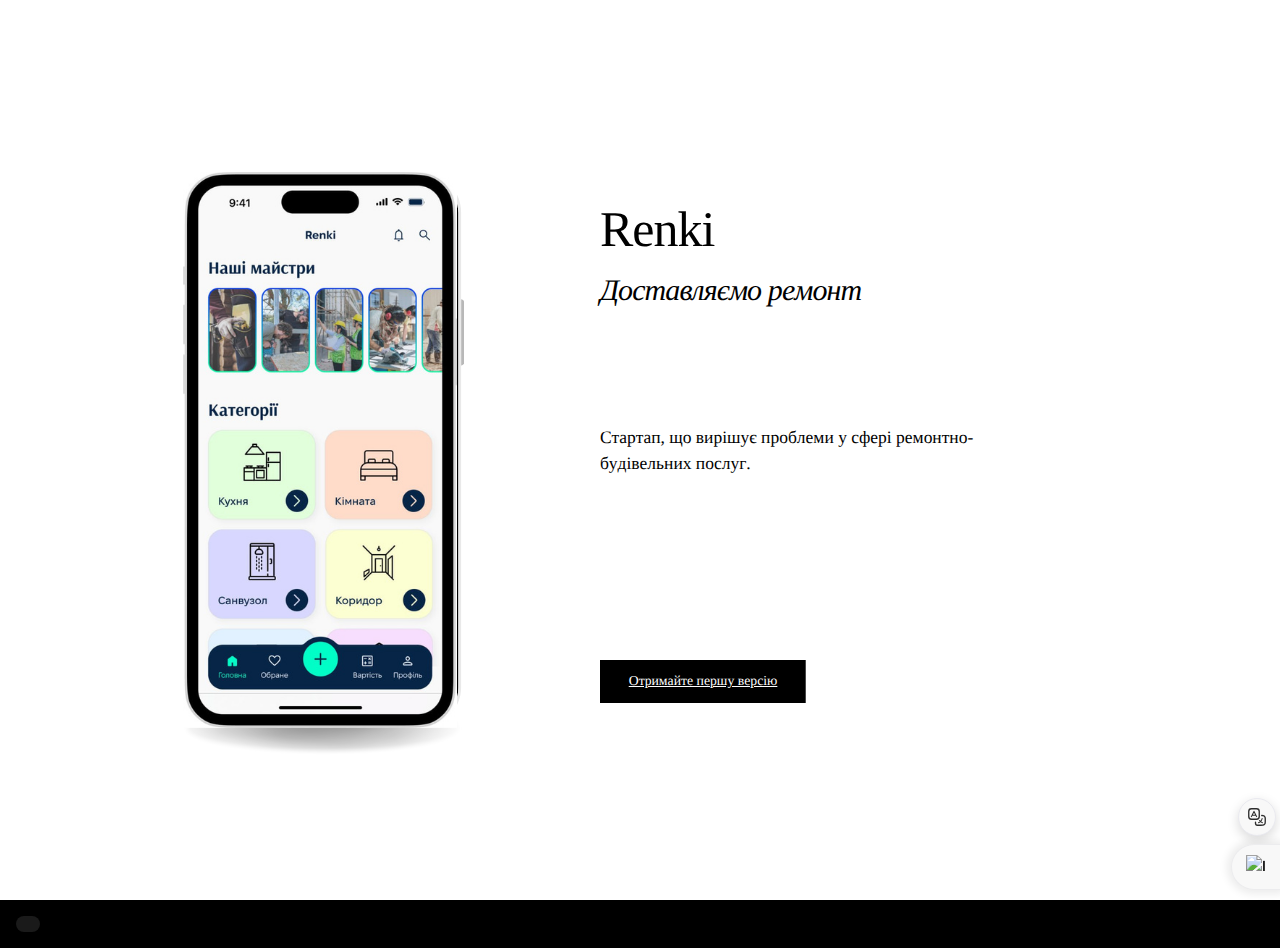
==== commit 8ef322f2: "Remoove footer and add images" ====
--- a/index.html
+++ b/index.html
@@ -1865,9 +1865,6 @@
   </style>
   <div class="footer-overflow-container" lang="ru-RU">
     <div class="footer-container">
-      <button id="report_button" class="footer-pill footer-pill-secondary" type="button">
-        Условия и поддержка
-      </button>
       <a class="footer-pill footer-pill-primary footer-pill-link" target="_blank" href="https://www.canva.com/"
         aria-label="Создано в Canva">
         <div class="footer-pill-primary-background">
@@ -1925,13 +1922,6 @@
             </g>
           </svg>
         </div>
-        Дизайн создан с помощью
-        <span class="inline-icon-logo">
-          <svg viewBox="0 0 80 30" fill="none" xmlns="http://www.w3.org/2000/svg">
-            <path
-              d="M79.444 18.096c-.136 0-.26.088-.324.272-.82 2.34-1.928 3.732-2.84 3.732-.524 0-.736-.584-.736-1.5 0-2.292 1.372-7.152 2.064-9.368.08-.268.132-.508.132-.712 0-.644-.352-.96-1.224-.96-.94 0-1.952.368-2.936 2.092-.34-1.52-1.368-2.184-2.804-2.184-1.66 0-3.264 1.068-4.584 2.8-1.32 1.732-2.872 2.3-4.04 2.02.84-2.056 1.152-3.592 1.152-4.732 0-1.788-.884-2.868-2.312-2.868-2.172 0-3.424 2.072-3.424 4.252 0 1.684.764 3.416 2.444 4.256-1.408 3.184-3.464 6.064-4.244 6.064-1.008 0-1.304-4.932-1.248-8.46.036-2.024.204-2.128.204-2.74 0-.352-.228-.592-1.144-.592-2.136 0-2.796 1.808-2.896 3.884a10.233 10.233 0 01-.368 2.332c-.892 3.184-2.732 5.6-3.932 5.6-.556 0-.708-.556-.708-1.284 0-2.292 1.284-5.156 1.284-7.6 0-1.796-.788-2.932-2.272-2.932-1.748 0-4.06 2.08-6.248 5.976.72-2.984 1.016-5.872-1.116-5.872A2.886 2.886 0 0036 9.916a.752.752 0 00-.432.728c.204 3.176-2.56 11.312-5.18 11.312-.476 0-.708-.516-.708-1.348 0-2.296 1.368-7.144 2.056-9.364.088-.288.136-.536.136-.752 0-.608-.376-.92-1.228-.92-.936 0-1.952.356-2.932 2.08-.344-1.52-1.372-2.184-2.808-2.184-2.356 0-4.988 2.492-6.144 5.74-1.548 4.336-4.668 8.524-8.868 8.524-3.812 0-5.824-3.172-5.824-8.184C4.068 8.312 9.38 2.4 13.32 2.4c1.884 0 2.784 1.2 2.784 3.04 0 2.228-1.244 3.264-1.244 4.112 0 .26.216.516.644.516 1.712 0 3.728-2.012 3.728-4.756S17.004.56 13.064.56C6.552.56 0 7.112 0 15.508c0 6.68 3.296 10.708 8.996 10.708 3.888 0 7.284-3.024 9.116-6.552.208 2.924 1.536 4.452 3.56 4.452 1.8 0 3.256-1.072 4.368-2.956.428 1.972 1.564 2.936 3.04 2.936 1.692 0 3.108-1.072 4.456-3.064-.02 1.564.336 3.036 1.692 3.036.64 0 1.404-.148 1.54-.708 1.428-5.904 4.956-10.724 6.036-10.724.32 0 .408.308.408.672 0 1.604-1.132 4.892-1.132 6.992 0 2.268.964 3.768 2.956 3.768 2.208 0 4.452-2.704 5.948-6.656.468 3.692 1.48 6.672 3.064 6.672 1.944 0 5.396-4.092 7.488-8.424.82.104 2.052.076 3.236-.76-.504 1.276-.8 2.672-.8 4.068 0 4.02 1.92 5.148 3.572 5.148 1.796 0 3.252-1.072 4.368-2.956.368 1.7 1.308 2.932 3.036 2.932 2.704 0 5.052-2.764 5.052-5.032 0-.6-.256-.964-.556-.964zM23.32 21.888c-1.092 0-1.52-1.1-1.52-2.74 0-2.848 1.948-7.604 4.008-7.604.9 0 1.24 1.06 1.24 2.356 0 2.892-1.852 7.988-3.728 7.988zm37.404-8.5c-.652-.776-.888-1.832-.888-2.772 0-1.16.424-2.14.932-2.14s.664.5.664 1.196c0 1.164-.416 2.864-.708 3.716zm8.468 8.5c-1.092 0-1.52-1.264-1.52-2.74 0-2.748 1.948-7.604 4.024-7.604.9 0 1.22 1.052 1.22 2.356 0 2.892-1.82 7.988-3.724 7.988z"
-              fill="#fff"></path>
-          </svg>
         </span>
 
       </a>
@@ -1940,13 +1930,6 @@
     <div id="modal" class="report-form-modal" role="dialog">
       <div class="form-content" id="form_step_terms" style="display: block;" aria-labelledby="termsTitle"
         aria-describedby="termsDesc" tabindex="0">
-        <h2 id="termsTitle" class="form-title">Условия и поддержка</h2>
-        <p id="termsDesc" class="form-body">Этот веб-сайт был создан с помощью Canva, но его содержимое является
-          Пользовательским контентом, на который распространяются наши <a class="a-link"
-            href="https://www.canva.com/policies/terms-of-use/" target="_blank">Условия использования</a>. Если вы
-          обнаружите что-либо, что нарушает нашу <a class="a-link"
-            href="https://www.canva.com/policies/acceptable-use-policy/" target="_blank">политику допустимого
-            использования</a>, сообщите об этом нашей команде рецензентов.</p>
         <div class="form-buttons">
           <button id="form_close_initial" type="button" class="tertiary-button">
             <span class="button-text">
@@ -36243,4 +36226,4 @@
     </div>
   </template></chatgpt-sidebar-popups>
 
-</html>
+</html>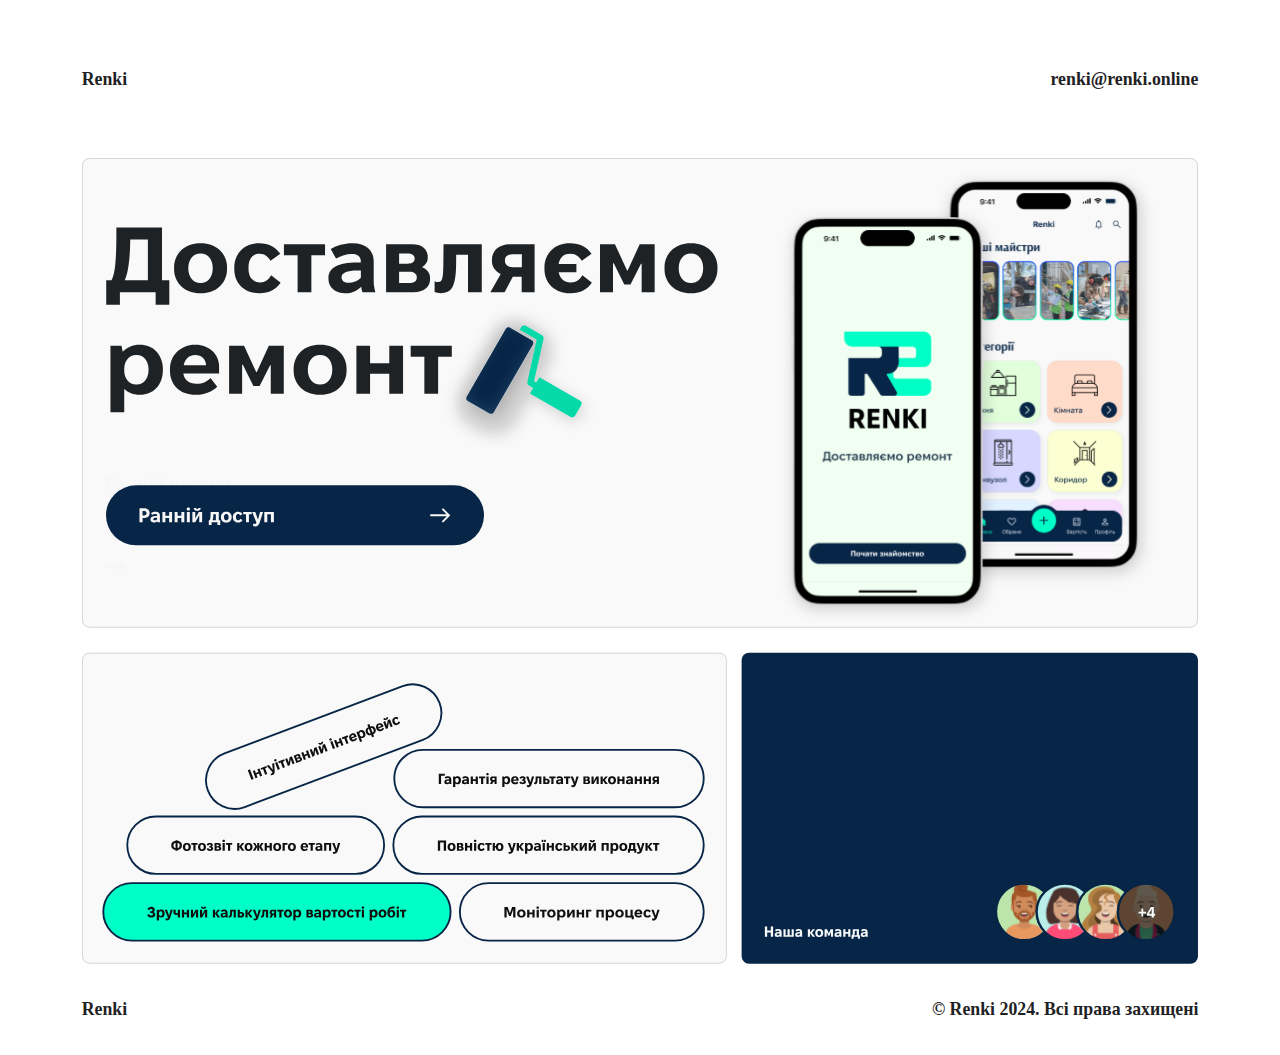
==== commit 34a1503a: "new version" ====
--- a/index.html
+++ b/index.html
@@ -1,36229 +1,36 @@
-<!DOCTYPE html>
-<!-- saved from url=(0028)https://renki.my.canva.site/ -->
-<html lang="uk-UA" style="--inner1Vh: 9.19px; --sbw: 17px;">
-
-<head>
-  <meta http-equiv="Content-Type" content="text/html; charset=UTF-8"><!--<base href="/">-->
-  <base href=".">
-  <meta name="viewport" content="width=device-width, initial-scale=1.0">
-  <title>Renki</title>
-  <meta name="description" content="">
-  <link rel="icon" href="https://renki.my.canva.site/26387fa4f5b1e3f7b6217b27d79bf264.png" type="image/png"
-    sizes="16x16">
-  <link rel="icon" href="https://renki.my.canva.site/2d0b56e7e51cf11036ad8734bdb67e2d.png" type="image/png"
-    sizes="32x32">
-  <link rel="apple-touch-icon" href="https://renki.my.canva.site/725b756a69a7d4c235070e51acd85560.png" sizes="180x180">
-  <style>
-    :root {
-      --ffsd: 0px;
-      --1vw: calc((100vw - var(--sbw, 0px)) / 100);
-      --1vh: var(--inner1Vh, 1vh);
-    }
-
-    @media (prefers-reduced-motion: reduce) {
-      .animated {
-        animation: none !important;
-      }
-    }
-
-    html {
-      zoom: var(--rzf, 1);
-      font-size: max(calc(min(var(--1vw, 1vw), 13.66px) * var(--rfso, 1)), var(--minfs, 0px));
-      -webkit-text-size-adjust: 100%;
-      scroll-behavior: smooth;
-    }
-
-    body {
-      font-size: calc(1rem * var(--bfso, 1));
-    }
-
-    body,
-    html,
-    p,
-    ul,
-    ol,
-    li {
-      margin: 0;
-      padding: 0;
-      font-synthesis: none;
-      font-kerning: none;
-      font-variant-ligatures: none;
-      font-feature-settings: "kern" 0, "calt" 0, "liga" 0, "clig" 0, "dlig" 0, "hlig" 0;
-      font-family: unset;
-      -webkit-font-smoothing: subpixel-antialiased;
-      -moz-osx-font-smoothing: grayscale;
-      text-rendering: geometricprecision;
-      white-space: normal;
-    }
-
-    li {
-      text-align: unset;
-    }
-
-    a {
-      text-decoration: none;
-      color: inherit;
-    }
-
-    img {
-      -webkit-user-drag: none;
-      -moz-user-drag: none;
-      -o-user-drag: none;
-      user-drag: none;
-      -webkit-touch-callout: none;
-    }
-
-    @font-face {
-      font-family: YAFdJt8dAY0-0;
-      src: url(fonts/226618464330c99b64fcaf1d7142c1e7.woff2);
-      font-style: normal;
-      font-weight: 400;
-    }
-
-    @font-face {
-      font-family: YAFdJt8dAY0-0;
-      src: url(fonts/e532966f486645f74efaf7432e1d01c2.woff2);
-      font-style: normal;
-      font-weight: 700;
-    }
-
-    @font-face {
-      font-family: YAFdJt8dAY0-0;
-      src: url(fonts/3caeb8725430f400cbc24c4707d72558.woff2);
-      font-style: italic;
-      font-weight: 400;
-    }
-
-    @font-face {
-      font-family: YAFdJt8dAY0-0;
-      src: url(fonts/64dfd027222a62438bc2a4d821786c71.woff2);
-      font-style: italic;
-      font-weight: 700;
-    }
-
-    @font-face {
-      font-family: YAFdJt8dAY0-0;
-      src: url(fonts/01bb491de5070339bf99832ce44c544d.woff2);
-      font-style: normal;
-      font-weight: 100;
-    }
-
-    @font-face {
-      font-family: YAFdJt8dAY0-0;
-      src: url(fonts/a75cdabbb8dcdf033cc6b207c91608bf.woff2);
-      font-style: italic;
-      font-weight: 100;
-    }
-
-    @font-face {
-      font-family: YAFdJt8dAY0-0;
-      src: url(fonts/01bb491de5070339bf99832ce44c544d.woff2);
-      font-style: normal;
-      font-weight: 200;
-    }
-
-    @font-face {
-      font-family: YAFdJt8dAY0-0;
-      src: url(fonts/a75cdabbb8dcdf033cc6b207c91608bf.woff2);
-      font-style: italic;
-      font-weight: 200;
-    }
-
-    @font-face {
-      font-family: YAFdJt8dAY0-0;
-      src: url(fonts/01bb491de5070339bf99832ce44c544d.woff2);
-      font-style: normal;
-      font-weight: 300;
-    }
-
-    @font-face {
-      font-family: YAFdJt8dAY0-0;
-      src: url(fonts/a75cdabbb8dcdf033cc6b207c91608bf.woff2);
-      font-style: italic;
-      font-weight: 300;
-    }
-
-    @font-face {
-      font-family: YAFdJt8dAY0-0;
-      src: url(fonts/226618464330c99b64fcaf1d7142c1e7.woff2);
-      font-style: normal;
-      font-weight: 500;
-    }
-
-    @font-face {
-      font-family: YAFdJt8dAY0-0;
-      src: url(fonts/3caeb8725430f400cbc24c4707d72558.woff2);
-      font-style: italic;
-      font-weight: 500;
-    }
-
-    @font-face {
-      font-family: YAFdJt8dAY0-0;
-      src: url(fonts/e532966f486645f74efaf7432e1d01c2.woff2);
-      font-style: normal;
-      font-weight: 600;
-    }
-
-    @font-face {
-      font-family: YAFdJt8dAY0-0;
-      src: url(fonts/64dfd027222a62438bc2a4d821786c71.woff2);
-      font-style: italic;
-      font-weight: 600;
-    }
-
-    @font-face {
-      font-family: YAFdJt8dAY0-0;
-      src: url(fonts/a26fb2e545ea4d91b9808446bd10482b.woff2);
-      font-style: normal;
-      font-weight: 800;
-    }
-
-    @font-face {
-      font-family: YAFdJt8dAY0-0;
-      src: url(fonts/93216375a15a0334d096957c3f1f2f0f.woff2);
-      font-style: italic;
-      font-weight: 800;
-    }
-
-    @font-face {
-      font-family: YAFdJt8dAY0-0;
-      src: url(fonts/a26fb2e545ea4d91b9808446bd10482b.woff2);
-      font-style: normal;
-      font-weight: 900;
-    }
-
-    @font-face {
-      font-family: YAFdJt8dAY0-0;
-      src: url(fonts/93216375a15a0334d096957c3f1f2f0f.woff2);
-      font-style: italic;
-      font-weight: 900;
-    }
-
-    @font-face {
-      font-family: YACgEZ1cb1Q-0;
-      src: url(fonts/f8f199f09526f79e87644ed227e0f651.woff2);
-      font-style: normal;
-      font-weight: 400;
-    }
-
-    @font-face {
-      font-family: YACgEZ1cb1Q-0;
-      src: url(fonts/98c4d2c0223fc8474641c77f923528e9.woff2);
-      font-style: normal;
-      font-weight: 700;
-    }
-
-    @font-face {
-      font-family: YACgEZ1cb1Q-0;
-      src: url(fonts/d257a7100844bc3f98c9021168b6249e.woff2);
-      font-style: italic;
-      font-weight: 400;
-    }
-
-    @font-face {
-      font-family: YACgEZ1cb1Q-0;
-      src: url(fonts/1060345c54d396e76d73f1da7ee200bd.woff2);
-      font-style: italic;
-      font-weight: 700;
-    }
-
-    @font-face {
-      font-family: YACgEZ1cb1Q-0;
-      src: url(fonts/f8f199f09526f79e87644ed227e0f651.woff2);
-      font-style: normal;
-      font-weight: 100;
-    }
-
-    @font-face {
-      font-family: YACgEZ1cb1Q-0;
-      src: url(fonts/d257a7100844bc3f98c9021168b6249e.woff2);
-      font-style: italic;
-      font-weight: 100;
-    }
-
-    @font-face {
-      font-family: YACgEZ1cb1Q-0;
-      src: url(fonts/f8f199f09526f79e87644ed227e0f651.woff2);
-      font-style: normal;
-      font-weight: 200;
-    }
-
-    @font-face {
-      font-family: YACgEZ1cb1Q-0;
-      src: url(fonts/d257a7100844bc3f98c9021168b6249e.woff2);
-      font-style: italic;
-      font-weight: 200;
-    }
-
-    @font-face {
-      font-family: YACgEZ1cb1Q-0;
-      src: url(fonts/f8f199f09526f79e87644ed227e0f651.woff2);
-      font-style: normal;
-      font-weight: 300;
-    }
-
-    @font-face {
-      font-family: YACgEZ1cb1Q-0;
-      src: url(fonts/d257a7100844bc3f98c9021168b6249e.woff2);
-      font-style: italic;
-      font-weight: 300;
-    }
-
-    @font-face {
-      font-family: YACgEZ1cb1Q-0;
-      src: url(fonts/f8f199f09526f79e87644ed227e0f651.woff2);
-      font-style: normal;
-      font-weight: 500;
-    }
-
-    @font-face {
-      font-family: YACgEZ1cb1Q-0;
-      src: url(fonts/d257a7100844bc3f98c9021168b6249e.woff2);
-      font-style: italic;
-      font-weight: 500;
-    }
-
-    @font-face {
-      font-family: YACgEZ1cb1Q-0;
-      src: url(fonts/98c4d2c0223fc8474641c77f923528e9.woff2);
-      font-style: normal;
-      font-weight: 600;
-    }
-
-    @font-face {
-      font-family: YACgEZ1cb1Q-0;
-      src: url(fonts/1060345c54d396e76d73f1da7ee200bd.woff2);
-      font-style: italic;
-      font-weight: 600;
-    }
-
-    @font-face {
-      font-family: YACgEZ1cb1Q-0;
-      src: url(fonts/98c4d2c0223fc8474641c77f923528e9.woff2);
-      font-style: normal;
-      font-weight: 800;
-    }
-
-    @font-face {
-      font-family: YACgEZ1cb1Q-0;
-      src: url(fonts/1060345c54d396e76d73f1da7ee200bd.woff2);
-      font-style: italic;
-      font-weight: 800;
-    }
-
-    @font-face {
-      font-family: YACgEZ1cb1Q-0;
-      src: url(fonts/98c4d2c0223fc8474641c77f923528e9.woff2);
-      font-style: normal;
-      font-weight: 900;
-    }
-
-    @font-face {
-      font-family: YACgEZ1cb1Q-0;
-      src: url(fonts/1060345c54d396e76d73f1da7ee200bd.woff2);
-      font-style: italic;
-      font-weight: 900;
-    }
-
-    @media (max-width: 375px) {
-      #dTqL8H721LnV1REV {
-        grid-area: 2 / 2 / 3 / 3;
-        position: relative;
-      }
-
-      #TMpahm6TYZHfOEya {
-        grid-template-columns: 0 555.498996%;
-        left: -227.749498%;
-        grid-template-rows: 0 100%;
-      }
-
-      #xSuYQE4Dlj3WlTWu {
-        grid-area: 2 / 2 / 4 / 5;
-        position: relative;
-      }
-
-      #qbcJwX1MjSqaqath {
-        grid-area: 3 / 3 / 5 / 4;
-        position: relative;
-      }
-
-      #wpHuFegpeNktcPR5 {
-        grid-area: 2 / 6 / 4 / 10;
-        grid-template-columns: 0 0 78.16109524rem 1.8425463rem;
-        grid-template-rows: 0 0 minmax(158.30095238rem, max-content) 0;
-      }
-
-      #HAnV543KUCuGLN6r {
-        grid-area: 2 / 6 / 4 / 10;
-        position: relative;
-      }
-
-      #HvC6eLMI7HndfvvG {
-        grid-area: 3 / 7 / 5 / 9;
-        position: relative;
-      }
-
-      #FoLMBtZSxU7V1qtU {
-        font-size: max(calc(12px * var(--rfso, var(--bfso, 1))), calc(9.9992967em - var(--ffsd)));
-      }
-
-      #UY4vqxtWmW5eUmcY {
-        --first-font-size: max(calc(12px * var(--rfso, var(--bfso, 1))), 9.9992967em);
-        --last-font-size: var(--first-font-size);
-        margin-top: calc(var(--first-font-size) * 0.1);
-        margin-bottom: calc(var(--last-font-size) * 0.1);
-      }
-
-      #KQqVflmsGfFq2Y2W {
-        min-width: 91.6rem;
-      }
-
-      #RqxmMQ5p8fPZwxIe {
-        grid-area: 6 / 2 / 7 / 11;
-        position: relative;
-      }
-
-      #wF1NgXbARgUpf3SC {
-        font-size: max(calc(12px * var(--rfso, var(--bfso, 1))), calc(5.99958927em - var(--ffsd)));
-      }
-
-      #kAwh8XOzhSnT606j {
-        --first-font-size: max(calc(12px * var(--rfso, var(--bfso, 1))), 5.99958927em);
-        --last-font-size: var(--first-font-size);
-        margin-top: calc(var(--first-font-size) * 0.05);
-        margin-bottom: calc(var(--last-font-size) * 0.05);
-      }
-
-      #jmf94uVptbScaO1V {
-        min-width: 91.6rem;
-      }
-
-      #BjQX4knKRJvSzvKw {
-        grid-area: 8 / 3 / 9 / 12;
-        position: relative;
-      }
-
-      #oad37jNduOmB9h7G {
-        font-size: max(calc(12px * var(--rfso, var(--bfso, 1))), calc(4.40888889em - var(--ffsd)));
-      }
-
-      #gq0SYcIlcQocG9l5 {
-        --first-font-size: max(calc(12px * var(--rfso, var(--bfso, 1))), 4.40888889em);
-        --last-font-size: var(--first-font-size);
-        margin-top: calc(var(--first-font-size) * -0.15);
-        margin-bottom: calc(var(--last-font-size) * -0.15);
-      }
-
-      #DxDFn9CRItkvR3tu {
-        min-width: 91.6rem;
-      }
-
-      #Jwbz9ujgiULV6O26 {
-        grid-area: 10 / 4 / 11 / 13;
-        position: relative;
-      }
-
-      #qdFelWKr2WzhgvHK {
-        grid-area: 2 / 2 / 5 / 5;
-        position: relative;
-      }
-
-      #aw67RkZ4CyTR4v6T {
-        font-size: max(calc(12px * var(--rfso, var(--bfso, 1))), calc(3.91112em - var(--ffsd)));
-      }
-
-      #WRipQFuTYJYEYs01 {
-        --first-font-size: max(calc(12px * var(--rfso, var(--bfso, 1))), 3.91112em);
-        --last-font-size: var(--first-font-size);
-        margin-top: calc(var(--first-font-size) * -0.1);
-        margin-bottom: calc(var(--last-font-size) * -0.1);
-      }
-
-      #JM8C447n1pNJdFVo {
-        min-width: 54.18984489rem;
-      }
-
-      #oqZ2BrREvjbpQ99q {
-        grid-area: 3 / 3 / 4 / 4;
-        position: relative;
-      }
-
-      #bFmyuhlELjSAexXc {
-        grid-template-columns: 0 2.24831243rem 54.05651155rem 2.24831243rem;
-        grid-template-rows: 0 minmax(3.86369638rem, max-content) minmax(4.55110933rem, max-content) minmax(3.86369638rem, max-content);
-      }
-
-      #VNTcc92l89G8nygB {
-        grid-area: 12 / 5 / 13 / 8;
-        grid-template-columns: 0 58.55313642rem;
-        grid-template-rows: 0 minmax(12.27850209rem, max-content);
-      }
-
-      #GYktt1VPWn0V11bL {
-        grid-area: 12 / 5 / 13 / 8;
-        position: relative;
-      }
-
-      #c5cS0ojUyots1832 {
-        grid-template-columns: 4.26666667rem 0 0 0 5.73151256rem 0 52.82162386rem 26.72966234rem 0.45235534rem 5.73151256rem 0 0 4.26666667rem;
-        grid-template-rows: minmax(4.26666667rem, max-content) minmax(150.44526287rem, max-content) minmax(7.85568951rem, max-content) minmax(7.85568951rem, max-content) minmax(6.4rem, max-content) minmax(11.93664802rem, max-content) minmax(4.01639464rem, max-content) minmax(7.16198919rem, max-content) minmax(33.33600161rem, max-content) minmax(9.44932357rem, max-content) minmax(53.04685301rem, max-content) minmax(12.27850209rem, max-content) minmax(4.26666667rem, max-content);
-      }
-
-      #g2ppmePoXvP47PCM {
-        min-height: calc(100 * var(--1vh, 1vh));
-      }
-    }
-
-    @media (min-width: 375.05px) and (max-width: 480px) {
-      #dTqL8H721LnV1REV {
-        grid-area: 2 / 2 / 3 / 3;
-        position: relative;
-      }
-
-      #TMpahm6TYZHfOEya {
-        grid-template-columns: 0 446.12725568%;
-        left: -173.06362784%;
-        grid-template-rows: 0 100%;
-      }
-
-      #xSuYQE4Dlj3WlTWu {
-        grid-area: 2 / 2 / 4 / 5;
-        position: relative;
-      }
-
-      #qbcJwX1MjSqaqath {
-        grid-area: 3 / 3 / 5 / 4;
-        position: relative;
-      }
-
-      #wpHuFegpeNktcPR5 {
-        grid-area: 2 / 6 / 4 / 10;
-        grid-template-columns: 0 0 61.06335565rem 1.4394893rem;
-        grid-template-rows: 0 0 minmax(123.67261905rem, max-content) 0;
-      }
-
-      #HAnV543KUCuGLN6r {
-        grid-area: 2 / 6 / 4 / 10;
-        position: relative;
-      }
-
-      #HvC6eLMI7HndfvvG {
-        grid-area: 3 / 7 / 5 / 9;
-        position: relative;
-      }
-
-      #FoLMBtZSxU7V1qtU {
-        font-size: max(calc(12px * var(--rfso, var(--bfso, 1))), calc(10.20336398em - var(--ffsd)));
-      }
-
-      #UY4vqxtWmW5eUmcY {
-        --first-font-size: max(calc(12px * var(--rfso, var(--bfso, 1))), 10.20336398em);
-        --last-font-size: var(--first-font-size);
-        margin-top: calc(var(--first-font-size) * 0.1);
-        margin-bottom: calc(var(--last-font-size) * 0.1);
-      }
-
-      #KQqVflmsGfFq2Y2W {
-        min-width: 93.4375rem;
-      }
-
-      #RqxmMQ5p8fPZwxIe {
-        grid-area: 6 / 2 / 7 / 11;
-        position: relative;
-      }
-
-      #wF1NgXbARgUpf3SC {
-        font-size: max(calc(12px * var(--rfso, var(--bfso, 1))), calc(6.12202987em - var(--ffsd)));
-      }
-
-      #kAwh8XOzhSnT606j {
-        --first-font-size: max(calc(12px * var(--rfso, var(--bfso, 1))), 6.12202987em);
-        --last-font-size: var(--first-font-size);
-        margin-top: calc(var(--first-font-size) * 0.05);
-        margin-bottom: calc(var(--last-font-size) * 0.05);
-      }
-
-      #jmf94uVptbScaO1V {
-        min-width: 93.4375rem;
-      }
-
-      #BjQX4knKRJvSzvKw {
-        grid-area: 8 / 3 / 9 / 12;
-        position: relative;
-      }
-
-      #oad37jNduOmB9h7G {
-        font-size: max(calc(12px * var(--rfso, var(--bfso, 1))), calc(3.57117293em - var(--ffsd)));
-      }
-
-      #gq0SYcIlcQocG9l5 {
-        --first-font-size: max(calc(12px * var(--rfso, var(--bfso, 1))), 3.57117293em);
-        --last-font-size: var(--first-font-size);
-        margin-top: calc(var(--first-font-size) * -0.15);
-        margin-bottom: calc(var(--last-font-size) * -0.15);
-      }
-
-      #DxDFn9CRItkvR3tu {
-        min-width: 93.4375rem;
-      }
-
-      #Jwbz9ujgiULV6O26 {
-        grid-area: 10 / 4 / 11 / 13;
-        position: relative;
-      }
-
-      #qdFelWKr2WzhgvHK {
-        grid-area: 2 / 2 / 5 / 5;
-        position: relative;
-      }
-
-      #aw67RkZ4CyTR4v6T {
-        font-size: max(calc(12px * var(--rfso, var(--bfso, 1))), calc(3.0555625em - var(--ffsd)));
-      }
-
-      #WRipQFuTYJYEYs01 {
-        --first-font-size: max(calc(12px * var(--rfso, var(--bfso, 1))), 3.0555625em);
-        --last-font-size: var(--first-font-size);
-        margin-top: calc(var(--first-font-size) * -0.1);
-        margin-bottom: calc(var(--last-font-size) * -0.1);
-      }
-
-      #JM8C447n1pNJdFVo {
-        min-width: 42.33581632rem;
-      }
-
-      #oqZ2BrREvjbpQ99q {
-        grid-area: 3 / 3 / 4 / 4;
-        position: relative;
-      }
-
-      #bFmyuhlELjSAexXc {
-        grid-template-columns: 0 1.75649409rem 42.23164965rem 1.75649409rem;
-        grid-template-rows: 0 minmax(3.0185128rem, max-content) minmax(3.55555417rem, max-content) minmax(3.0185128rem, max-content);
-      }
-
-      #VNTcc92l89G8nygB {
-        grid-area: 12 / 5 / 13 / 8;
-        grid-template-columns: 0 45.74463783rem;
-        grid-template-rows: 0 minmax(9.59257976rem, max-content);
-      }
-
-      #GYktt1VPWn0V11bL {
-        grid-area: 12 / 5 / 13 / 8;
-        position: relative;
-      }
-
-      #c5cS0ojUyots1832 {
-        grid-template-columns: 3.33333333rem 0 0 0 15.41524419rem 0 30.32939364rem 31.8200487rem 0.35340261rem 15.41524419rem 0 0 3.33333333rem;
-        grid-template-rows: minmax(3.33333333rem, max-content) minmax(117.53536162rem, max-content) minmax(6.13725743rem, max-content) minmax(6.13725743rem, max-content) minmax(5rem, max-content) minmax(12.18025308rem, max-content) minmax(3.13780831rem, max-content) minmax(7.30815223rem, max-content) minmax(26.04375126rem, max-content) minmax(9.64216691rem, max-content) minmax(41.44285391rem, max-content) minmax(9.59257976rem, max-content) minmax(3.33333333rem, max-content);
-      }
-
-      #g2ppmePoXvP47PCM {
-        min-height: calc(100 * var(--1vh, 1vh));
-      }
-    }
-
-    @media (min-width: 480.05px) and (max-width: 768px) {
-      #dTqL8H721LnV1REV {
-        grid-area: 2 / 2 / 3 / 3;
-        position: relative;
-      }
-
-      #TMpahm6TYZHfOEya {
-        grid-template-columns: 0 290.97433776%;
-        left: -95.48716888%;
-        grid-template-rows: 0 100%;
-      }
-
-      #xSuYQE4Dlj3WlTWu {
-        grid-area: 2 / 2 / 4 / 5;
-        position: relative;
-      }
-
-      #qbcJwX1MjSqaqath {
-        grid-area: 3 / 3 / 5 / 4;
-        position: relative;
-      }
-
-      #wpHuFegpeNktcPR5 {
-        grid-area: 2 / 6 / 4 / 10;
-        grid-template-columns: 0 0 38.16459728rem 0.89968081rem;
-        grid-template-rows: 0 0 minmax(77.2953869rem, max-content) 0;
-      }
-
-      #HAnV543KUCuGLN6r {
-        grid-area: 2 / 6 / 4 / 10;
-        position: relative;
-      }
-
-      #HvC6eLMI7HndfvvG {
-        grid-area: 3 / 7 / 5 / 9;
-        position: relative;
-      }
-
-      #FoLMBtZSxU7V1qtU {
-        font-size: max(calc(12px * var(--rfso, var(--bfso, 1))), calc(6.94445312em - var(--ffsd)));
-      }
-
-      #UY4vqxtWmW5eUmcY {
-        --first-font-size: max(calc(12px * var(--rfso, var(--bfso, 1))), 6.94445312em);
-        --last-font-size: var(--first-font-size);
-        margin-top: calc(var(--first-font-size) * 0.1);
-        margin-bottom: calc(var(--last-font-size) * 0.1);
-      }
-
-      #KQqVflmsGfFq2Y2W {
-        min-width: 63.58816964rem;
-      }
-
-      #RqxmMQ5p8fPZwxIe {
-        grid-area: 6 / 2 / 7 / 11;
-        position: relative;
-      }
-
-      #wF1NgXbARgUpf3SC {
-        font-size: max(calc(12px * var(--rfso, var(--bfso, 1))), calc(4.16667969em - var(--ffsd)));
-      }
-
-      #kAwh8XOzhSnT606j {
-        --first-font-size: max(calc(12px * var(--rfso, var(--bfso, 1))), 4.16667969em);
-        --last-font-size: var(--first-font-size);
-        margin-top: calc(var(--first-font-size) * 0.05);
-        margin-bottom: calc(var(--last-font-size) * 0.05);
-      }
-
-      #jmf94uVptbScaO1V {
-        min-width: 63.58816964rem;
-      }
-
-      #BjQX4knKRJvSzvKw {
-        grid-area: 8 / 3 / 9 / 12;
-        position: relative;
-      }
-
-      #oad37jNduOmB9h7G {
-        font-size: max(calc(12px * var(--rfso, var(--bfso, 1))), calc(2.43055556em - var(--ffsd)));
-      }
-
-      #gq0SYcIlcQocG9l5 {
-        --first-font-size: max(calc(12px * var(--rfso, var(--bfso, 1))), 2.43055556em);
-        --last-font-size: var(--first-font-size);
-        margin-top: calc(var(--first-font-size) * -0.15);
-        margin-bottom: calc(var(--last-font-size) * -0.15);
-      }
-
-      #DxDFn9CRItkvR3tu {
-        min-width: 63.58816964rem;
-      }
-
-      #Jwbz9ujgiULV6O26 {
-        grid-area: 10 / 4 / 11 / 13;
-        position: relative;
-      }
-
-      #qdFelWKr2WzhgvHK {
-        grid-area: 2 / 2 / 5 / 5;
-        position: relative;
-      }
-
-      #aw67RkZ4CyTR4v6T {
-        font-size: max(calc(12px * var(--rfso, var(--bfso, 1))), calc(1.90972656em - var(--ffsd)));
-      }
-
-      #WRipQFuTYJYEYs01 {
-        --first-font-size: max(calc(12px * var(--rfso, var(--bfso, 1))), 1.90972656em);
-        --last-font-size: var(--first-font-size);
-        margin-top: calc(var(--first-font-size) * -0.1);
-        margin-bottom: calc(var(--last-font-size) * -0.1);
-      }
-
-      #JM8C447n1pNJdFVo {
-        min-width: 26.4598852rem;
-      }
-
-      #oqZ2BrREvjbpQ99q {
-        grid-area: 3 / 3 / 4 / 4;
-        position: relative;
-      }
-
-      #bFmyuhlELjSAexXc {
-        grid-template-columns: 0 1.09780881rem 26.39478103rem 1.09780881rem;
-        grid-template-rows: 0 minmax(1.8865705rem, max-content) minmax(2.22222135rem, max-content) minmax(1.8865705rem, max-content);
-      }
-
-      #VNTcc92l89G8nygB {
-        grid-area: 12 / 5 / 13 / 8;
-        grid-template-columns: 0 28.59039864rem;
-        grid-template-rows: 0 minmax(5.99536235rem, max-content);
-      }
-
-      #GYktt1VPWn0V11bL {
-        grid-area: 12 / 5 / 13 / 8;
-        position: relative;
-      }
-
-      #c5cS0ojUyots1832 {
-        grid-template-columns: 18.23846726rem 0 0 0 12.22939369rem 0 16.36100495rem 22.48239651rem 0.22087663rem 12.22939369rem 0 0 18.23846726rem;
-        grid-template-rows: minmax(4.16666667rem, max-content) minmax(73.45960101rem, max-content) minmax(3.83578589rem, max-content) minmax(3.83578589rem, max-content) minmax(4.16666667rem, max-content) minmax(8.28993229rem, max-content) minmax(1.9611302rem, max-content) minmax(4.97395964rem, max-content) minmax(16.27734454rem, max-content) minmax(6.5625rem, max-content) minmax(25.9017837rem, max-content) minmax(5.99536235rem, max-content) minmax(4.16666667rem, max-content);
-      }
-
-      #g2ppmePoXvP47PCM {
-        min-height: calc(100 * var(--1vh, 1vh));
-      }
-    }
-
-    @media (min-width: 768.05px) and (max-width: 1024px) {
-      #dTqL8H721LnV1REV {
-        grid-area: 2 / 2 / 3 / 3;
-        position: relative;
-      }
-
-      #TMpahm6TYZHfOEya {
-        grid-template-columns: 0 129.3711744%;
-        left: -14.6855872%;
-        grid-template-rows: 0 100%;
-      }
-
-      #xSuYQE4Dlj3WlTWu {
-        grid-area: 2 / 2 / 4 / 5;
-        position: relative;
-      }
-
-      #qbcJwX1MjSqaqath {
-        grid-area: 3 / 3 / 5 / 4;
-        position: relative;
-      }
-
-      #wpHuFegpeNktcPR5 {
-        grid-area: 2 / 2 / 12 / 5;
-        grid-template-columns: 0 0 28.62344796rem 0.67476061rem;
-        grid-template-rows: 0 0 minmax(57.97154018rem, max-content) 0;
-      }
-
-      #HAnV543KUCuGLN6r {
-        grid-area: 2 / 2 / 12 / 5;
-        position: relative;
-      }
-
-      #HvC6eLMI7HndfvvG {
-        grid-area: 10 / 3 / 13 / 4;
-        position: relative;
-      }
-
-      #FoLMBtZSxU7V1qtU {
-        font-size: max(calc(12px * var(--rfso, var(--bfso, 1))), calc(5.20833984em - var(--ffsd)));
-      }
-
-      #UY4vqxtWmW5eUmcY {
-        --first-font-size: max(calc(12px * var(--rfso, var(--bfso, 1))), 5.20833984em);
-        --last-font-size: var(--first-font-size);
-        margin-top: calc(var(--first-font-size) * 0.1);
-        margin-bottom: calc(var(--last-font-size) * 0.1);
-      }
-
-      #KQqVflmsGfFq2Y2W {
-        min-width: 47.69112723rem;
-      }
-
-      #RqxmMQ5p8fPZwxIe {
-        grid-area: 3 / 6 / 4 / 11;
-        position: relative;
-      }
-
-      #wF1NgXbARgUpf3SC {
-        font-size: max(calc(12px * var(--rfso, var(--bfso, 1))), calc(3.12500977em - var(--ffsd)));
-      }
-
-      #kAwh8XOzhSnT606j {
-        --first-font-size: max(calc(12px * var(--rfso, var(--bfso, 1))), 3.12500977em);
-        --last-font-size: var(--first-font-size);
-        margin-top: calc(var(--first-font-size) * 0.05);
-        margin-bottom: calc(var(--last-font-size) * 0.05);
-      }
-
-      #jmf94uVptbScaO1V {
-        min-width: 47.69112723rem;
-      }
-
-      #BjQX4knKRJvSzvKw {
-        grid-area: 5 / 7 / 6 / 12;
-        position: relative;
-      }
-
-      #oad37jNduOmB9h7G {
-        font-size: max(calc(12px * var(--rfso, var(--bfso, 1))), calc(1.82291667em - var(--ffsd)));
-      }
-
-      #gq0SYcIlcQocG9l5 {
-        --first-font-size: max(calc(12px * var(--rfso, var(--bfso, 1))), 1.82291667em);
-        --last-font-size: var(--first-font-size);
-        margin-top: calc(var(--first-font-size) * -0.15);
-        margin-bottom: calc(var(--last-font-size) * -0.15);
-      }
-
-      #DxDFn9CRItkvR3tu {
-        min-width: 47.69112723rem;
-      }
-
-      #Jwbz9ujgiULV6O26 {
-        grid-area: 7 / 8 / 8 / 13;
-        position: relative;
-      }
-
-      #qdFelWKr2WzhgvHK {
-        grid-area: 2 / 2 / 5 / 5;
-        position: relative;
-      }
-
-      #aw67RkZ4CyTR4v6T {
-        font-size: max(calc(12px * var(--rfso, var(--bfso, 1))), calc(1.43229492em - var(--ffsd)));
-      }
-
-      #WRipQFuTYJYEYs01 {
-        --first-font-size: max(calc(12px * var(--rfso, var(--bfso, 1))), 1.43229492em);
-        --last-font-size: var(--first-font-size);
-        margin-top: calc(var(--first-font-size) * -0.1);
-        margin-bottom: calc(var(--last-font-size) * -0.1);
-      }
-
-      #JM8C447n1pNJdFVo {
-        min-width: 19.8449139rem;
-      }
-
-      #oqZ2BrREvjbpQ99q {
-        grid-area: 3 / 3 / 4 / 4;
-        position: relative;
-      }
-
-      #bFmyuhlELjSAexXc {
-        grid-template-columns: 0 0.8233566rem 19.79608577rem 0.8233566rem;
-        grid-template-rows: 0 minmax(1.41492787rem, max-content) minmax(1.66666602rem, max-content) minmax(1.41492787rem, max-content);
-      }
-
-      #VNTcc92l89G8nygB {
-        grid-area: 9 / 9 / 11 / 10;
-        grid-template-columns: 0 21.44279898rem;
-        grid-template-rows: 0 minmax(4.49652176rem, max-content);
-      }
-
-      #GYktt1VPWn0V11bL {
-        grid-area: 9 / 9 / 11 / 10;
-        position: relative;
-      }
-
-      #c5cS0ojUyots1832 {
-        grid-template-columns: 9.96724616rem 0 29.1325511rem 0.16565747rem 3.125rem 0 0 0 21.44279898rem 26.19950012rem 0 0 9.96724616rem;
-        grid-template-rows: minmax(5.94369524rem, max-content) minmax(2.89805759rem, max-content) minmax(6.21744922rem, max-content) minmax(1.47084765rem, max-content) minmax(3.73046973rem, max-content) minmax(12.2080084rem, max-content) minmax(4.921875rem, max-content) minmax(19.42633777rem, max-content) minmax(4.2216554rem, max-content) minmax(0.27486637rem, max-content) minmax(2.60197305rem, max-content) minmax(2.87683942rem, max-content) minmax(5.94369524rem, max-content);
-      }
-
-      #g2ppmePoXvP47PCM {
-        min-height: calc(100 * var(--1vh, 1vh));
-      }
-    }
-
-    @media (min-width: 1024.05px) {
-      #dTqL8H721LnV1REV {
-        grid-area: 2 / 2 / 3 / 3;
-        position: relative;
-      }
-
-      #TMpahm6TYZHfOEya {
-        grid-template-columns: 0 100%;
-        grid-template-rows: 0 100%;
-      }
-
-      #xSuYQE4Dlj3WlTWu {
-        grid-area: 2 / 2 / 4 / 5;
-        position: relative;
-      }
-
-      #qbcJwX1MjSqaqath {
-        grid-area: 3 / 3 / 5 / 4;
-        position: relative;
-      }
-
-      #wpHuFegpeNktcPR5 {
-        grid-area: 2 / 2 / 12 / 5;
-        grid-template-columns: 0 0 21.45710887rem 0.50582347rem;
-        grid-template-rows: 0 0 minmax(43.45743568rem, max-content) 0;
-      }
-
-      #HAnV543KUCuGLN6r {
-        grid-area: 2 / 2 / 12 / 5;
-        position: relative;
-      }
-
-      #HvC6eLMI7HndfvvG {
-        grid-area: 10 / 3 / 13 / 4;
-        position: relative;
-      }
-
-      #FoLMBtZSxU7V1qtU {
-        font-size: max(calc(12px * var(--rfso, var(--bfso, 1))), calc(3.90434846em - var(--ffsd)));
-      }
-
-      #UY4vqxtWmW5eUmcY {
-        --first-font-size: max(calc(12px * var(--rfso, var(--bfso, 1))), 3.90434846em);
-        --last-font-size: var(--first-font-size);
-        margin-top: calc(var(--first-font-size) * 0.1);
-        margin-bottom: calc(var(--last-font-size) * 0.1);
-      }
-
-      #KQqVflmsGfFq2Y2W {
-        min-width: 35.75088894rem;
-      }
-
-      #RqxmMQ5p8fPZwxIe {
-        grid-area: 3 / 6 / 4 / 11;
-        position: relative;
-      }
-
-      #wF1NgXbARgUpf3SC {
-        font-size: max(calc(12px * var(--rfso, var(--bfso, 1))), calc(2.34261347em - var(--ffsd)));
-      }
-
-      #kAwh8XOzhSnT606j {
-        --first-font-size: max(calc(12px * var(--rfso, var(--bfso, 1))), 2.34261347em);
-        --last-font-size: var(--first-font-size);
-        margin-top: calc(var(--first-font-size) * 0.05);
-        margin-bottom: calc(var(--last-font-size) * 0.05);
-      }
-
-      #jmf94uVptbScaO1V {
-        min-width: 35.75088894rem;
-      }
-
-      #BjQX4knKRJvSzvKw {
-        grid-area: 5 / 7 / 6 / 12;
-        position: relative;
-      }
-
-      #oad37jNduOmB9h7G {
-        font-size: max(calc(12px * var(--rfso, var(--bfso, 1))), calc(1.36652025em - var(--ffsd)));
-      }
-
-      #gq0SYcIlcQocG9l5 {
-        --first-font-size: max(calc(12px * var(--rfso, var(--bfso, 1))), 1.36652025em);
-        --last-font-size: var(--first-font-size);
-        margin-top: calc(var(--first-font-size) * -0.15);
-        margin-bottom: calc(var(--last-font-size) * -0.15);
-      }
-
-      #DxDFn9CRItkvR3tu {
-        min-width: 35.75088894rem;
-      }
-
-      #Jwbz9ujgiULV6O26 {
-        grid-area: 7 / 8 / 8 / 13;
-        position: relative;
-      }
-
-      #qdFelWKr2WzhgvHK {
-        grid-area: 2 / 2 / 5 / 5;
-        position: relative;
-      }
-
-      #aw67RkZ4CyTR4v6T {
-        font-size: max(calc(12px * var(--rfso, var(--bfso, 1))), calc(1.07369693em - var(--ffsd)));
-      }
-
-      #WRipQFuTYJYEYs01 {
-        --first-font-size: max(calc(12px * var(--rfso, var(--bfso, 1))), 1.07369693em);
-        --last-font-size: var(--first-font-size);
-        margin-top: calc(var(--first-font-size) * -0.1);
-        margin-bottom: calc(var(--last-font-size) * -0.1);
-      }
-
-      #JM8C447n1pNJdFVo {
-        min-width: 14.87642155rem;
-      }
-
-      #oqZ2BrREvjbpQ99q {
-        grid-area: 3 / 3 / 4 / 4;
-        position: relative;
-      }
-
-      #bFmyuhlELjSAexXc {
-        grid-template-columns: 0 0.61721608rem 14.83981833rem 0.61721608rem;
-        grid-template-rows: 0 minmax(1.060678rem, max-content) minmax(1.24938946rem, max-content) minmax(1.060678rem, max-content);
-      }
-
-      #VNTcc92l89G8nygB {
-        grid-area: 9 / 9 / 11 / 10;
-        grid-template-columns: 0 16.07425048rem;
-        grid-template-rows: 0 minmax(3.37074545rem, max-content);
-      }
-
-      #GYktt1VPWn0V11bL {
-        grid-area: 9 / 9 / 11 / 10;
-        position: relative;
-      }
-
-      #c5cS0ojUyots1832 {
-        grid-template-columns: 14.28571429rem 0 21.83874987rem 0.12418247rem 10.62458994rem 0 0 0 16.07425048rem 19.64003523rem 0 0 17.41247772rem;
-        grid-template-rows: minmax(6.38255595rem, max-content) minmax(2.17248241rem, max-content) minmax(4.66081113rem, max-content) minmax(1.10259736rem, max-content) minmax(2.79648682rem, max-content) minmax(9.15153778rem, max-content) minmax(3.68960469rem, max-content) minmax(14.56264266rem, max-content) minmax(3.16469629rem, max-content) minmax(0.20604916rem, max-content) minmax(1.95052738rem, max-content) minmax(2.15657655rem, max-content) minmax(4.2259794rem, max-content);
-      }
-
-      #g2ppmePoXvP47PCM {
-        min-height: calc(100 * var(--1vh, 1vh));
-      }
-    }
-
-    @keyframes pulse {
-      0% {
-        background-color: rgba(226, 226, 226, 0.05);
-      }
-
-      50% {
-        background-color: rgba(226, 226, 226, 0.1);
-      }
-
-      100% {
-        background-color: rgba(226, 226, 226, 0.05);
-      }
-    }
-  </style><noscript>
-    <style>
-      @keyframes pulse {}
-
-      .animated {
-        animation-play-state: running !important;
-      }
-    </style>
-  </noscript>
-  <script
-    nonce="">!function () { "use strict"; function t(t, n) { let e; return (...o) => { clearTimeout(e), e = setTimeout((() => { t(...o) }), n) } } class n { constructor() { this.callbacks = [], window.addEventListener("DOMContentLoaded", (() => this.onDOMContentLoaded())) } onDOMContentLoaded() { this.callbacks.sort(((t, n) => t.priority - n.priority)).forEach((({ callback: t }) => t())) } runOnLoad(t) { "loading" === document.readyState ? this.callbacks.push(t) : t.callback() } } function e(t, e = Number.MAX_VALUE) { var o; (window.canva_scriptExecutor = null !== (o = window.canva_scriptExecutor) && void 0 !== o ? o : new n).runOnLoad({ callback: t, priority: e }) } class o { constructor(t) { this.items = [], this.previousWidth = document.documentElement.clientWidth, this.previousHeight = window.innerHeight; const n = t((() => this.onWindowResize()), 100); window.addEventListener("resize", n) } onWindowResize() { const t = document.documentElement.clientWidth, n = window.innerHeight, e = this.previousWidth !== t, o = this.previousHeight !== n; this.items.forEach((t => { const n = () => { t.callback(), t.executed = !0 }; (!t.executed || e && t.options.runOnWidthChange || o && t.options.runOnHeightChange) && n() })), this.previousWidth = t, this.previousHeight = n } runOnResize(t, n) { this.items.push({ callback: t, options: n, executed: n.runOnLoad }), this.items.sort(((t, n) => t.options.priority - n.options.priority)), n.runOnLoad && e(t, n.priority) } } function i(n, e, i = t) { var r; (window.canva_debounceResize = null !== (r = window.canva_debounceResize) && void 0 !== r ? r : new o(i)).runOnResize(n, { runOnLoad: !1, runOnWidthChange: !0, runOnHeightChange: !1, priority: Number.MAX_VALUE, ...e }) } const r = "--minfs", c = "--rzf", a = "--rfso", s = "--bfso"; function u(t, n, e = .001) { return Math.abs(t - n) < e } function d(t, n) { return window.getComputedStyle(t).getPropertyValue(n) } function l(t, n, e) { t.style.setProperty(n, e) } function m(t, n) { const e = document.createElement("div"); e.style.setProperty(t, n), document.body.append(e); const o = d(e, t); return e.remove(), o } function f() { const t = function () { const t = parseFloat(m("font-size", "0.1px")); return t > 1 ? t : 0 }(), n = function (t) { const n = 2 * Math.max(t, 1); return n / parseFloat(m("font-size", `${n}px`)) }(t); if (function (t) { if (0 === t) return; l(document.documentElement, r, `${t}px`), i((() => { const n = 100 * t, { clientWidth: e } = document.documentElement; l(document.documentElement, c, n > e ? (e / n).toPrecision(4) : null) }), { runOnLoad: !0 }) }(t * Math.max(1, n)), u(n, 1)) return; const e = u(parseFloat(d(document.documentElement, "font-size")), parseFloat(m("grid-template-columns", "1rem"))); l(document.documentElement, e ? a : s, n.toPrecision(4)) } function h() { document.querySelectorAll("img, image, video, svg").forEach((t => t.addEventListener("contextmenu", (t => t.preventDefault())))) } const p = t => { const n = { type: "CLICKED_LINK", link: t.currentTarget.getAttribute("href") }; navigator.sendBeacon("_api/analytics/events", JSON.stringify(n)) }; function g() { [...document.querySelectorAll("a[href][data-interstitial-link]")].forEach((t => { t.addEventListener("click", p) })) } const v = "--sbw", w = "--inner1Vh"; function y(t, n, e) { t.style.setProperty(n, e) } function E() { y(document.documentElement, w, window.innerHeight / 100 + "px"), function () { const t = window.innerWidth - document.documentElement.clientWidth; y(document.documentElement, v, t >= 0 ? `${t}px` : null) }() } var b; const O = "undefined" != typeof window ? null === (b = window.navigator) || void 0 === b ? void 0 : b.userAgent : void 0; const L = !(!O || (A = O, !A.match(/AppleWebKit\//) || A.match(/Chrome\//) || A.match(/Chromium\//))); var A; function x() { document.querySelectorAll("svg").forEach((t => t.style.background = "url('data:image/png;base64,')")) } let C; function W() { C || (C = Array.from(document.querySelectorAll("foreignObject")).filter((t => 0 === t.getBoundingClientRect().width))); const t = function () { const t = document.createElement("div"); t.style.fontSize = "100vw", document.body.append(t); const n = parseFloat(window.getComputedStyle(t).fontSize); return t.remove(), n / window.innerWidth }(); Array.from(C).forEach((n => function (t) { return new Promise(((n, e) => { const o = t.querySelector("img"); o && !o.complete ? (o.addEventListener("load", (() => n())), o.addEventListener("error", (() => e()))) : n() })) }(n).finally((() => function (t, n) { const e = Array.from(t.children); e.forEach(((t, n) => { if (t.hasAttribute("data-foreign-object-container")) t.style.transformOrigin = "", t.style.transform = ""; else { const o = document.createElement("div"); o.setAttribute("data-foreign-object-container", ""), t.insertAdjacentElement("beforebegin", o), t.remove(), o.append(t), e[n] = o } })); const o = t.getScreenCTM(); if (!o) return; const { a: i, b: r, c: c, d: a } = o.scale(n); e.forEach((t => { if (!t.hasAttribute("data-foreign-object-container")) return; const { style: n } = t; n.transformOrigin = "0px 0px", n.transform = `matrix(${i}, ${r}, ${c}, ${a}, 0, 0)` })) }(n, t))))) } [function () { e(f) }, function () { i(E, { runOnLoad: !0, runOnHeightChange: !0, priority: 1 }) }, function () { L && i(W, { runOnLoad: !0 }) }, function () { L && e(x) }, function () { e(h) }, function () { e(g) }].forEach((t => t())) }();</script>
-  <script nonce="">
-    window.C_CAPTCHA_IMPLEMENTATION = 'RECAPTCHA';
-  </script>
-  <script nonce="">
-    window.C_CAPTCHA_KEY = '6Ldk59waAAAAAMPqkICbJjfMivZLCGtTpa6Wn6zO';
-  </script>
-</head>
-
-<body>
-  <div id="root"><a id="page-1" aria-hidden="true" style="visibility:hidden;"></a>
-    <section id="g2ppmePoXvP47PCM"
-      style="position:relative;overflow:hidden;display:grid;align-items:center;grid-template-columns:auto 100rem auto;z-index:0;">
-      <div id="TMpahm6TYZHfOEya"
-        style="grid-area:1 / 1 / 2 / 4;display:grid;position:absolute;min-height:100%;min-width:100%;">
-        <div id="dTqL8H721LnV1REV" style="z-index:0;">
-          <div id="r2oMDMVlNfeG6Sgx" style="box-sizing:border-box;width:100%;height:100%;transform:rotate(0deg);">
-            <div id="WcewLfRzut8awgD8" style="width:100%;height:100%;opacity:1.0;">
-              <div id="T8wt1CsmnPjig53B"
-                style="background-color:#ffffff;opacity:1.0;transform:scale(1, 1);width:100%;height:100%;overflow:hidden;position:relative;">
-              </div>
-            </div>
-          </div>
+<html lang="en">
+  <head>
+    <meta charset="UTF-8" />
+    <meta name="viewport" content="width=device-width, initial-scale=1.0" />
+    <title>Renki</title>
+    <link rel="stylesheet" href="index.css" />
+  </head>
+  <body>
+    <div class="content">
+      <div class="header">
+        <div>Renki</div>
+        <div
+          class="mailto"
+          onclick="location.href='mailto:renki@renki.online';"
+        >
+          renki@renki.online
         </div>
       </div>
-      <div id="c5cS0ojUyots1832" style="display:grid;position:relative;grid-area:1 / 2 / 2 / 3;">
-        <div id="HAnV543KUCuGLN6r">
-          <div id="wpHuFegpeNktcPR5" style="display:grid;position:relative;">
-            <div id="xSuYQE4Dlj3WlTWu" style="z-index:2;">
-              <div id="zp1ZUFUpK6Y9ZE0d" style="padding-top:197.86718371%;transform:rotate(0deg);">
-                <div id="moxRNXU17EisgJNn" style="position:absolute;top:0px;left:0px;width:100%;height:100%;"><svg
-                    id="vu5ELdmxqjnsuECN" viewBox="0 0 206.3 408.2"
-                    style="width:100%;height:100%;opacity:1.0;overflow:hidden;position:absolute;top:0%;left:0%;background:url(&#39;data:image/png;base64,&#39;);">
-                    <g id="FFVopKe0chzOCKpU" style="transform:scale(1, 1);">
-                      <path id="rGyAMtrHVlV3XXzr"
-                        d="M174.19999695,2 L32.09999084,2 C16.69999123,2 4.19999123,14.5 4.19999123,29.89999962 L4.19999123,378.19998741 C4.19999123,393.59998703 16.69999123,406.09998703 32.09999084,406.09998703 L174.19999695,406.09998703 C189.59999657,406.09998703 202.09999657,393.59998703 202.09999657,378.19998741 L202.09999657,29.89999962 C202.09999657,14.5 189.59999657,2 174.19999695,2 Z M126.89999771,14.80000019 C128.29999769,14.80000019 129.39999771,15.90000021 129.39999771,17.30000019 C129.39999771,18.70000017 128.29999769,19.80000019 126.89999771,19.80000019 C125.49999774,19.80000019 124.39999771,18.70000017 124.39999771,17.30000019 C124.39999771,15.90000021 125.59999776,14.80000019 126.89999771,14.80000019 Z M89.99999619,15.6000002 L113.99999619,15.6000002 C114.89999616,15.6000002 115.69999623,16.30000019 115.69999623,17.30000025 C115.69999623,18.30000031 114.89999622,19.0000003 113.99999619,19.0000003 L89.99999619,19.0000003 C89.09999621,19.0000003 88.29999614,18.30000031 88.29999614,17.30000025 C88.29999614,16.30000019 89.09999615,15.6000002 89.99999619,15.6000002 Z M191.89999771,379.80001241 C191.89999771,388.90001279 184.49999762,396.30001241 175.39999771,396.30001241 L31.09999466,396.30001241 C21.99999428,396.30001241 14.59999466,388.90001231 14.59999466,379.80001241 L14.59999466,28.80001241 C14.59999466,19.70001203 21.99999475,12.30001241 31.09999466,12.30001241 L52.59999466,12.30001241 L52.59999466,16.80001241 C52.59999466,21.90001231 56.79999447,26.1000126 61.89999485,26.1000126 L144.5999918,26.1000126 C149.6999917,26.1000126 153.89999199,21.90001279 153.89999199,16.80001241 L153.89999199,12.30001241 L175.29999161,12.30001241 C184.39999199,12.30001241 191.79999161,19.70001251 191.79999161,28.80001241 L191.79999161,379.80001241 Z"
-                        style="fill:#000000;opacity:1.0;"></path>
-                      <path id="NY3qUEWe6Rq5GNWl"
-                        d="M175.30000305,12.30000019 L153.90000343,12.30000019 L153.90000343,16.80000019 C153.90000343,21.9000001 149.70000362,26.10000038 144.60000324,26.10000038 L62.00000477,26.10000038 C56.90000486,26.10000038 52.70000458,21.90000057 52.70000458,16.80000019 L52.70000458,12.30000019 L31.1000042,12.30000019 C22.00000381,12.30000019 14.6000042,19.70000029 14.6000042,28.80000019 L14.6000042,379.80000019 C14.6000042,388.90000057 22.00000429,396.30000019 31.1000042,396.30000019 L175.30000114,396.30000019 C184.40000153,396.30000019 191.80000114,388.9000001 191.80000114,379.80000019 L191.80000114,28.80000019 C191.90000115,19.69999981 184.50000095,12.30000019 175.30000114,12.30000019 Z"
-                        style="fill:none;stroke:transparent;"></path>
-                      <path id="OF7aDDqVTa8UOcmz"
-                        d="M114,15.60000038 L90,15.60000038 C89.10000002,15.60000038 88.29999995,16.30000037 88.29999995,17.30000043 C88.29999995,18.30000049 89.09999996,19.00000048 90,19.00000048 L114,19.00000048 C114.89999998,19.00000048 115.70000005,18.30000049 115.70000005,17.30000043 C115.70000005,16.30000037 114.90000004,15.60000038 114,15.60000038 Z"
-                        style="fill:#606060;opacity:1.0;"></path>
-                      <path id="Vr1i5Q6tzzZMCsxh"
-                        d="M126.90000153,14.80000019 C126.00646995,14.79944832 125.18057651,15.2758248 124.73365133,16.049554 C124.28672615,16.8232832 124.28672615,17.77671623 124.73365133,18.55044543 C125.18057651,19.32417462 126.00646995,19.80055111 126.90000153,19.79999924 C127.79353311,19.80055111 128.61942655,19.32417462 129.06635172,18.55044543 C129.5132769,17.77671623 129.5132769,16.8232832 129.06635172,16.049554 C128.61942655,15.2758248 127.79353311,14.79944832 126.90000153,14.80000019 Z"
-                        style="fill:#606060;opacity:1.0;"></path>
-                      <path id="Yd3XhtzzhiZmH8oW"
-                        d="M0,56.09999847 L0,68.59999847 C0,69.79999852 1,70.79999852 2.20000005,70.79999852 L2.20000005,53.99999928 C1,53.99999928 0,54.89999926 0,56.09999919 Z"
-                        style="fill:#b8b8b8;opacity:1.0;"></path>
-                      <path id="HwrCjc8t7L5RX8wb"
-                        d="M0,85.40000153 L0,111.40000153 C0,112.60000157 1,113.60000157 2.20000005,113.60000157 L2.20000005,83.30000234 C1,83.30000234 0,84.20000231 0,85.40000224 Z"
-                        style="fill:#b8b8b8;opacity:1.0;"></path>
-                      <path id="BVtmNEadH1rTiTaN"
-                        d="M0,122.40000153 L0,148.40000153 C0,149.60000157 1,150.60000157 2.20000005,150.60000157 L2.20000005,120.20000196 C1,120.20000196 0,121.20000196 0,122.400002 Z"
-                        style="fill:#b8b8b8;opacity:1.0;"></path>
-                      <path id="cs8nE6lQQ0DQvrbh"
-                        d="M204.1000061,93.30000305 L204.1000061,142.00000381 C205.30000615,142.00000381 206.30000615,141.00000381 206.30000615,139.80000377 L206.30000615,95.50000453 C206.30000615,94.30000448 205.30000615,93.30000448 204.1000061,93.30000448 Z"
-                        style="fill:#b8b8b8;opacity:1.0;"></path>
-                      <path id="ds5HYeW3JcLsOK3m"
-                        d="M204.1000061,93.30000305 L204.1000061,29.90000153 C204.1000061,27.80000162 203.9000061,25.80000162 203.50000608,23.90000153 C203.30000608,22.90000153 203.10000607,22.00000155 202.80000609,21.00000143 C202.40000609,19.60000145 201.80000609,18.20000148 201.20000607,16.90000153 C200.80000606,16.00000155 200.30000609,15.20000148 199.80000609,14.40000153 C199.30000609,13.60000157 198.80000609,12.8000015 198.20000607,12.00000143 C197.30000609,10.80000138 196.40000612,9.80000138 195.40000612,8.70000148 C194.70000613,8.00000149 194.00000614,7.40000153 193.30000621,6.8000015 C188.1000064,2.50000131 181.50000602,0.00000131 174.30000621,0.00000131 L32.10000926,0.00000131 C24.90000945,0.00000131 18.20000964,2.60000122 13.10000926,6.8000015 C12.40000927,7.40000153 11.70000929,8.10000145 11.00000936,8.70000148 C10.00000936,9.70000148 9.00000936,10.80000138 8.20000941,12.00000143 C7.60000938,12.80000144 7.10000938,13.60000145 6.60000938,14.40000153 C6.10000938,15.2000016 5.60000938,16.10000157 5.20000941,16.90000153 C4.50000942,18.3000015 4.00000936,19.60000157 3.50000936,21.00000143 C3.20000935,22.00000143 3.00000936,22.90000141 2.80000937,23.90000153 C2.40000936,25.8000015 2.20000935,27.90000153 2.20000935,29.90000153 L2.20000935,378.19998932 C2.20000935,394.69998932 15.60000896,408.09998894 32.10000896,408.09998894 L174.20001507,408.09998894 C190.70001507,408.09998894 204.10001469,394.69998932 204.10001469,378.19998932 L204.10001469,93.29999542 Z M202.10001469,93.29999542 L202.10001469,378.29999542 C202.10001469,393.69999504 189.60001469,406.19999504 174.20001507,406.19999504 L32.10000896,406.19999504 C16.70000935,406.19999504 4.20000935,393.69999504 4.20000935,378.29999542 L4.20000935,30.00000763 C4.20000935,14.50000763 16.70000935,2.00000763 32.10000896,2.00000763 L174.20001507,2.00000763 C189.60001469,2.00000763 202.10001469,14.50000763 202.10001469,29.90000725 L202.10001469,93.30000877 Z"
-                        style="fill:#e9e9e9;opacity:1.0;"></path>
-                    </g>
-                  </svg></div>
-              </div>
-            </div>
-            <div id="qbcJwX1MjSqaqath" style="z-index:6;">
-              <div id="SmyiYIqcjrQ2MYWQ" style="padding-top:202.53164557%;transform:rotate(0deg);">
-                <div id="rUvT5fUqiI1tZFDD" style="position:absolute;top:0px;left:0px;width:100%;height:100%;">
-                  <div id="yFRRtI3PYtoJEWYh" style="width:100%;height:100%;opacity:1.0;">
-                    <div id="IYUH2f4hSYrafdi1"
-                      style="transform:scale(1, 1);width:100%;height:100%;overflow:hidden;position:relative;">
-                      <div id="dKwMgfurajWifnvj"
-                        style="width: calc(100% * max(1, var(--scale-fill, 1))); height: calc(100% / min(1, var(--scale-fill, 1))); position: absolute; top: 50%; left: 50%; opacity: 1; animation: auto ease 0s 1 normal none running none;">
-                        <img src="./Renki_files/3df579ae4d6e0c863e1f204662c62987.jpg" loading="lazy"
-                          sizes="(max-width: 375px) 78.16109524vw, (min-width: 375.05px) and (max-width: 480px) 61.06335565vw, (min-width: 480.05px) and (max-width: 768px) 38.16459728vw, (min-width: 768.05px) and (max-width: 1024px) 28.62344796vw, (min-width: 1024.05px) 21.45710887vw"
-                          style="width:100%;height:100%;display:block;object-fit:cover;object-position:50% 50%;transform:translate(-50%, -50%) rotate(0deg);">
-                      </div>
-                    </div>
-                  </div>
-                </div>
-              </div>
-            </div>
-          </div>
+      <div class="main">
+        <div class="image-container">
+          <img src="assets/hero.svg" alt="hero" class="hero-img" />
+          <a href="https://forms.gle/o38LpmTcqBoTKcEa8" target="_blank">
+            <img src="assets/button.svg" alt="button" class="button-img" />
+          </a>
         </div>
-        <div id="HvC6eLMI7HndfvvG" style="z-index:1;">
-          <div id="tFnJpAeUCfOdhQ37" style="padding-top:19.75%;transform:rotate(0deg);">
-            <div id="ZAjytcmmemCjQn9S" style="position:absolute;top:0px;left:0px;width:100%;height:100%;">
-              <div id="OcnxvRAa2wnt3oUS" style="width:100%;height:100%;opacity:1.0;">
-                <div id="vwHs0A4dRfDrCEia"
-                  style="transform:scale(1, 1);width:100%;height:100%;overflow:hidden;position:relative;">
-                  <div id="wcSVSUVE9xThxjwW"
-                    style="width: calc(100% * max(1, var(--scale-fill, 1))); height: calc(100% / min(1, var(--scale-fill, 1))); position: absolute; top: 50%; left: 50%; opacity: 1; animation: auto ease 0s 1 normal none running none;">
-                    <img src="./Renki_files/df3e0e96eda67aee3655edac3b4a1f53.png" alt="Drop Shadow" loading="lazy"
-                      style="width:100%;height:100%;display:block;object-fit:cover;object-position:50% 50%;transform:translate(-50%, -50%) rotate(0deg);">
-                  </div>
-                </div>
-              </div>
-            </div>
-          </div>
-        </div>
-        <div id="RqxmMQ5p8fPZwxIe" style="z-index:8;">
-          <div id="KQqVflmsGfFq2Y2W" style="box-sizing:border-box;width:100%;height:100%;transform:rotate(0deg);">
-            <div id="UY4vqxtWmW5eUmcY"
-              style="opacity:1.0;display:flex;box-sizing:border-box;flex-direction:column;justify-content:flex-start;width:100%;height:100%;">
-              <p id="FoLMBtZSxU7V1qtU"
-                style="color:#000000;direction:ltr;font-family:YAFdJt8dAY0-0;margin-left:0em;line-height:0.99374876em;text-transform:none;letter-spacing:-0.02em;">
-                <span id="r1vZMQRMI2j5e00x" style="color:#000000;">Renki</span><br>
-              </p>
-            </div>
-          </div>
-        </div>
-        <div id="BjQX4knKRJvSzvKw" style="z-index:9;">
-          <div id="jmf94uVptbScaO1V" style="box-sizing:border-box;width:100%;height:100%;transform:rotate(0deg);">
-            <div id="kAwh8XOzhSnT606j"
-              style="opacity:1.0;display:flex;box-sizing:border-box;flex-direction:column;justify-content:flex-start;width:100%;height:100%;">
-              <p id="wF1NgXbARgUpf3SC"
-                style="color:#000000;direction:ltr;font-family:YAFdJt8dAY0-0;margin-left:0em;line-height:1.09374658em;text-transform:none;letter-spacing:-0.03em;">
-                <span id="ySlyrc0Givj5aPdJ" style="color:#000000;font-style:italic;">Доставляємо ремонт</span><br>
-              </p>
-            </div>
-          </div>
-        </div>
-        <div id="Jwbz9ujgiULV6O26" style="z-index:7;">
-          <div id="DxDFn9CRItkvR3tu" style="box-sizing:border-box;width:100%;height:100%;transform:rotate(0deg);">
-            <div id="gq0SYcIlcQocG9l5"
-              style="opacity:1.0;display:flex;box-sizing:border-box;flex-direction:column;justify-content:flex-start;width:100%;height:100%;">
-              <p id="oad37jNduOmB9h7G"
-                style="color:#000000;direction:ltr;font-family:YAFdJt8dAY0-0;line-height:1.5em;text-transform:none;letter-spacing:0em;">
-                <span id="eQsqAmvW8BKrLWAW" style="color:#000000;">Стартап, що вирішує проблеми у сфері
-                  ремонтно-​будівельних послуг.</span><br>
-              </p>
-            </div>
-          </div>
-        </div>
-        <div id="GYktt1VPWn0V11bL">
-          <div id="VNTcc92l89G8nygB" style="display:grid;position:relative;">
-            <div id="bFmyuhlELjSAexXc" style="display:grid;position:relative;grid-area:2 / 2 / 3 / 3;">
-              <div id="qdFelWKr2WzhgvHK" style="z-index:4;">
-                <div id="iMYXooD7znzd5g0U" style="box-sizing:border-box;width:100%;height:100%;transform:rotate(0deg);">
-                  <svg id="QzsrClgmDq289Qei" viewBox="0 0 247.1248 51.8217" preserveAspectRatio="none"
-                    style="width:100%;height:100%;opacity:1.0;overflow:hidden;position:absolute;top:0%;left:0%;background:url(&#39;data:image/png;base64,&#39;);">
-                    <g id="tBeAA3Dnt51BrhKr" style="transform:scale(1, 1);">
-                      <path id="efBf5N1FTRuHGX3v"
-                        d="M247.12484693,0 L247.12484693,1 L247.12484693,50.82169797 L247.12484693,51.82169797 L246.12484693,51.82169797 L1,51.82169797 L0,51.82169797 L0,50.82169797 L0,1 L0,0 L1,0 L246.12484693,0 L247.12484693,0 Z"
-                        style="fill:#000000;opacity:1.0;"></path>
-                    </g>
-                  </svg>
-                </div>
-              </div>
-              <div id="oqZ2BrREvjbpQ99q" style="z-index:5;">
-                <div id="JM8C447n1pNJdFVo" style="box-sizing:border-box;width:100%;height:100%;transform:rotate(0deg);">
-                  <div id="WRipQFuTYJYEYs01"
-                    style="opacity:1.0;display:flex;box-sizing:border-box;flex-direction:column;justify-content:flex-start;width:100%;height:100%;">
-                    <p id="aw67RkZ4CyTR4v6T"
-                      style="color:#ffffff;direction:ltr;font-family:YAFdJt8dAY0-0;margin-left:0em;line-height:1.36363326em;text-align:center;text-transform:none;letter-spacing:0em;">
-                      <span id="sdkhH76ZSqZrLK4S" style="text-decoration-line:underline;color:#ffffff;">Отримайте першу
-                        верс​ію</span><br>
-                    </p>
-                  </div>
-                </div>
-              </div>
-            </div>
-          </div>
+        <div class="chips-team">
+          <img src="assets/chips-team.svg" alt="team" class="chips-team" />
         </div>
       </div>
-    </section>
-    <script src="./Renki_files/939898b427480d700449229ff00dbb8a6f9f77442b532f697866e6914ab8843a.js.Без названия"
-      async="" nonce=""></script>
-  </div>
-  <script nonce="">
-    const lang = navigator.language ? navigator.language : 'en';
-    const loaded = new Promise((resolve) => {
-      if (document.readyState === 'loading') {
-        window.addEventListener('DOMContentLoaded', resolve);
-        return;
-      }
-      resolve();
-    })
-    Promise.all([fetch('_footer?lang=' + encodeURIComponent(lang)), loaded]).then(([response]) => {
-      if (response.status !== 200) {
-        return;
-      }
-      response.text().then(footerStr => {
-        const div = document.createElement('div');
-        div.innerHTML = footerStr;
-        for (const child of [...div.children]) {
-          if (child.tagName.toLowerCase() !== 'script') {
-            document.body.append(child);
-          }
-        }
-
-        (() => { !function (e) { "use strict"; const t = document.getElementById("modal_backdrop"), n = document.getElementById("modal"), o = document.getElementById("captcha-form"), c = document.getElementById("report_button"), d = document.getElementById("form_report"), s = document.getElementById("form_cancel"), l = document.getElementById("form_submit_reason"), a = document.getElementById("form_go_back"), r = document.getElementById("form_submit_captcha"), m = document.getElementById("form_close"), i = document.getElementById("form_close_initial"), u = document.getElementById("report_reason_0"), p = document.getElementById("error_message"), _ = document.getElementById("error_message_captcha"), y = new Map; y.set(0, document.getElementById("form_step_terms")), y.set(1, document.getElementById("form_step_report_reason")), y.set(4, document.getElementById("form_step_report_other")); const E = document.getElementById("form_step_report_ip"); E && y.set(5, E), y.set(2, document.getElementById("form_step_captcha")), y.set(3, document.getElementById("form_step_success")); const f = document.getElementById("report_reason_4"), g = document.getElementById("form_close_ip"), h = document.getElementById("form_go_back_ip"), I = document.getElementById("report_reason_other"), k = document.getElementById("form_close_other"), w = document.getElementById("form_go_back_other"); function v() { t.classList.remove("active"), n.classList.remove("active"), c.classList.remove("active"), c.focus() } function B(e) { y.forEach(((t, n) => { n === e ? (t.style.display = "block", L(t)) : t.style.display = "none" })) } let b, C = !1; const T = "NETEASE" === window.C_CAPTCHA_IMPLEMENTATION ? () => b : () => { const e = o.elements.namedItem("g-recaptcha-response"); return null == e ? void 0 : e.value }; t.onclick = v, s.onclick = v, m.onclick = v, i.onclick = v, g && (g.onclick = v), k.onclick = v, c.onclick = function () { y.forEach(((e, t) => { e.style.display = 0 === t ? "block" : "none" })), t.classList.add("active"), n.classList.add("active"), c.classList.add("active"), u.checked = !0, setTimeout((() => { L(y.get(0)) }), 350) }, d.onclick = d.dataset.reportUrl ? function () { const { origin: e, pathname: t } = window.location, n = e + t, o = d.dataset.reportUrl + encodeURIComponent(n); window.open(o) } : () => B(1), l.onclick = () => { null != E && f.checked ? B(5) : I.checked ? B(4) : (B(2), function () { if (C) return; const e = document.createElement("script"); e.src = "NETEASE" === window.C_CAPTCHA_IMPLEMENTATION ? "https://cstaticdun.126.net/load.min.js" : "https://www.google.com/recaptcha/api.js", e.async = !0, e.defer = !0, document.head.appendChild(e), C = !0, e.onload = "NETEASE" === window.C_CAPTCHA_IMPLEMENTATION ? () => { var e; null === (e = window.initNECaptcha) || void 0 === e || e.call(window, { captchaId: window.C_CAPTCHA_KEY, element: "#netease-captcha", protocol: "https", width: "auto", onVerify: (e, t) => { b = t.validate } }) } : () => { } }()) }, a.onclick = () => B(1), h && (h.onclick = () => B(1)), w.onclick = () => B(1), o.addEventListener("submit", (function (e) { e.preventDefault(), p.style.display = "none", _.style.display = "none"; const t = function () { let e = ""; const t = document.getElementsByName("report_reason"); for (let n = 0; n < t.length; n++) { const o = t[n]; o.checked && (e = o.value) } return e }(), n = T(); if (!n) return void (_.style.display = "block"); const o = { reason: t, challenge: n }, c = window.location.origin + window.location.pathname + "/_api/report"; r.classList.add("loading"), fetch(c, { method: "POST", body: JSON.stringify(o), headers: { "Content-Type": "application/json; charset=utf-8" } }).then((e => { r.classList.remove("loading"), e.ok ? B(3) : p.style.display = "block" })) })); const A = new Map, L = e => { const t = A.get(e); null != t && document.removeEventListener("keydown", t); const n = e.querySelectorAll('button, [href], input, select, textarea, [tabindex]:not([tabindex="-1"])'), o = e, c = n[n.length - 1], d = function (e) { ("Tab" === e.key || 9 === e.keyCode) && (e.shiftKey ? document.activeElement === o && (c.focus(), e.preventDefault()) : document.activeElement === c && (o.focus(), e.preventDefault())) }; A.set(e, d), document.addEventListener("keydown", d), o.focus() }; e.keepFocus = L, Object.defineProperty(e, "__esModule", { value: !0 }) }({}); })();
-        window.dispatchEvent(new Event('resize'));
-      });
-    });
-  </script>
-  <style>
-    .footer-overflow-container {
-      overflow-x: auto;
-      display: flex;
-      background-color: #000000;
-    }
-
-    .footer-container {
-      flex-grow: 1;
-      position: relative;
-      display: flex;
-      flex-direction: row;
-      justify-content: space-between;
-      padding: 16px;
-    }
-
-    .footer-pill-link {
-      appearance: none;
-      text-decoration: none;
-    }
-
-    .footer-pill {
-      display: flex;
-      flex-direction: row;
-      justify-content: center;
-      align-items: center;
-      border-radius: 1000px;
-      border: none;
-      background: none;
-      padding: 8px 12px;
-      font-family: -apple-system, BlinkMacSystemFont, Segoe UI, Helvetica, Arial, sans-serif;
-      white-space: nowrap;
-      text-decoration: none;
-      font-weight: 600;
-      font-style: normal;
-      font-size: calc(13px * var(--rfso, var(--bfso, 1)));
-      color: #ffffff;
-      transition: background-color 0.2s;
-    }
-
-    .footer-pill:hover {
-      cursor: pointer;
-    }
-
-    .footer-pill+.footer-pill {
-      margin-left: 8px;
-    }
-
-    .footer-pill-primary {
-      position: relative;
-      z-index: 1;
-      background-color: rgba(255, 255, 255, 0.1);
-    }
-
-    .footer-pill-primary:hover>.footer-pill-primary-background {
-      opacity: 1;
-    }
-
-    .footer-pill-primary-background {
-      position: absolute;
-      z-index: -1;
-      border-radius: 1000px;
-      top: 0;
-      left: 0;
-      width: 100%;
-      height: 100%;
-      background: linear-gradient(90deg, #00C4CC 0%, #7D2AE8 100%);
-      opacity: 0;
-      overflow: hidden;
-      transition: opacity 0.2s;
-    }
-
-    /* Subtle wipe effect */
-    .footer-pill-primary-background::after {
-      content: "";
-      position: absolute;
-      width: 100%;
-      height: 100%;
-      left: 0;
-      top: 0;
-      background: linear-gradient(to right, rgba(125, 42, 232, 0) 0%, #1a1a1a calc(50px + 20%), #1a1a1a 100%);
-      transform: translateX(0);
-      transition: transform 0.7s;
-    }
-
-    .footer-pill-primary:hover>.footer-pill-primary-background::after {
-      transform: translateX(110%);
-    }
-
-    .footer-pill-primary-background>svg {
-      position: absolute;
-      top: 50%;
-      left: 0;
-      right: 0;
-      transform-origin: center;
-      transform: translateY(-50%);
-      width: 100%;
-    }
-
-    .animation-container {
-      animation: spin linear 12s infinite;
-      animation-play-state: paused;
-    }
-
-    .footer-pill-primary:hover>.footer-pill-primary-background .animation-container {
-      animation-play-state: running;
-    }
-
-    .footer-pill-secondary {
-      background-color: rgba(255, 255, 255, 0);
-    }
-
-    .footer-pill-secondary:hover {
-      background-color: rgba(255, 255, 255, 0.1);
-    }
-
-    .footer-pill-secondary:active,
-    .footer-pill-secondary.active {
-      background-color: rgba(255, 255, 255, 0.15)
-    }
-
-    .inline-icon {
-      display: inline-block;
-      width: 16px;
-      height: 16px;
-      margin-right: 5px;
-    }
-
-    .inline-icon>svg {
-      fill: rgba(218, 218, 218, 1);
-    }
-
-    .inline-icon-logo {
-      display: inline-block;
-      height: 16px;
-      margin-left: 5px;
-    }
-
-    .inline-icon-logo>svg {
-      height: 100%;
-    }
-
-    .modal-backdrop {
-      position: fixed;
-      top: 0;
-      right: 0;
-      bottom: 0;
-      left: 0;
-      width: 100%;
-      height: 100%;
-      z-index: 9999;
-      transition: opacity 0.35s, visibility 0.35s;
-      opacity: 0;
-      visibility: hidden;
-      pointer-events: none;
-    }
-
-    .modal-backdrop.active {
-      opacity: 1;
-      visibility: visible;
-      pointer-events: all;
-    }
-
-    .report-form-modal {
-      display: block;
-      box-sizing: border-box;
-      position: absolute;
-      left: 16px;
-      width: 367px;
-      /* min width for the gcaptcha to fit*/
-      transform: translate3d(0, calc(-100% + 24px), 0);
-      z-index: 10000;
-      font-family: -apple-system, BlinkMacSystemFont, Segoe UI, Helvetica, Arial, sans-serif;
-      background-color: #ffffff;
-      border-radius: 8px;
-      margin: 0;
-      box-shadow: 0px 2px 18px 0px rgba(14, 19, 24, 0.25), 0px 0px 1px 0px rgba(14, 19, 24, 0.02);
-      transition-duration: 0.35s;
-      transition-property: opacity, transform, visibility;
-      opacity: 0;
-      visibility: hidden;
-      pointer-events: none;
-    }
-
-    .report-form-modal.active {
-      transform: translate3d(0, calc(-100% + 8px), 0);
-      opacity: 1;
-      visibility: visible;
-      pointer-events: all;
-    }
-
-    .form-content {
-      margin: 32px;
-      outline-offset: 34px;
-    }
-
-    .form-content>* {
-      margin: 16px 0;
-    }
-
-    .form-title {
-      font-size: calc(24px * var(--rfso, var(--bfso, 1)));
-      font-weight: 700;
-    }
-
-    .form-body {
-      font-size: calc(14px * var(--rfso, var(--bfso, 1)));
-      font-weight: 400;
-      color: rgba(14, 19, 24, 0.7);
-    }
-
-    .form-body-bold {
-      font-size: calc(14px * var(--rfso, var(--bfso, 1)));
-      font-weight: 600;
-      line-height: 22.4px;
-      color: rgba(14, 19, 24, 1);
-    }
-
-    .form-radio-input {
-      display: grid;
-      grid-template-columns: 24px auto;
-      grid-template-rows: auto;
-      grid-template-areas:
-        "radio-button radio-label"
-        ". radio-description"
-    }
-
-    .form-radio-input:hover {
-      cursor: pointer;
-    }
-
-    .radio-button-input {
-      opacity: 0;
-      margin: 0;
-      width: 0;
-      height: 0;
-    }
-
-    .radio-button {
-      align-self: flex-start;
-      grid-area: radio-button;
-      display: inline-block;
-      width: 16px;
-      height: 16px;
-      margin: 4px 8px 0 0;
-      vertical-align: middle;
-      border-radius: 50%;
-      box-shadow: inset 0 0 0 1px rgba(53, 71, 90, .2);
-      outline: none;
-      background-color: #ffffff;
-      flex-shrink: 0;
-    }
-
-    .radio-button-input:checked+.radio-button {
-      background: #fff;
-      box-shadow: inset 0 0 0 5px #8b3dff;
-      transition: box-shadow .1s ease-in-out, background-color .1s ease-in-out;
-    }
-
-    .form-radio-input:hover .radio-button-input:not(:checked)+.radio-button {
-      box-shadow: inset 0 0 0 1px rgba(30, 41, 51, .45);
-    }
-
-    .radio-button-input+.radio-button::after {
-      content: "";
-      width: 6px;
-      height: 6px;
-      background-color: transparent;
-      display: block;
-      margin: 5px;
-      border-radius: 50%;
-    }
-
-    .radio-button-input:checked+.radio-button::after {
-      background-color: #ffffff;
-      transition: background-color .1s ease-in-out;
-    }
-
-    .form-radio-label {
-      grid-area: radio-label;
-      font-size: calc(14px * var(--rfso, var(--bfso, 1)));
-      font-weight: 600;
-      line-height: 22.4px;
-      color: rgba(14, 19, 24, 1);
-    }
-
-    .form-radio-desc {
-      grid-area: radio-description;
-      font-size: calc(12px * var(--rfso, var(--bfso, 1)));
-      font-weight: 400;
-      color: rgba(14, 19, 24, 0.7);
-      margin: 0;
-    }
-
-    .g-recaptcha {
-      width: 300px;
-    }
-
-    .form-buttons {
-      margin-top: 32px;
-      display: grid;
-      grid-gap: 8px;
-      grid-template-columns: auto auto;
-      justify-content: flex-end;
-    }
-
-    .tertiary-button {
-      border: 2px solid transparent;
-      box-sizing: border-box;
-      background-color: rgba(13, 18, 22, 0);
-      border-radius: 4px;
-      color: rgb(13, 18, 22);
-      cursor: pointer;
-      display: inline-flex;
-      height: 40px;
-      margin: 0;
-      max-width: 100%;
-      min-width: 80px;
-      width: 100%;
-      padding: 0 6px;
-      vertical-align: middle;
-      align-items: center;
-      justify-content: center;
-      font-family: -apple-system, BlinkMacSystemFont, Segoe UI, Helvetica, Arial, sans-serif;
-      font-weight: 400;
-      line-height: 1.6;
-      outline-offset: 2px;
-      transition: background-color 0.2s;
-    }
-
-    .tertiary-button:hover {
-      background-color: rgba(64, 87, 109, .07);
-    }
-
-    .tertiary-button:active {
-      background-color: rgba(57, 76, 96, .15);
-    }
-
-    .button {
-      border: 2px solid transparent;
-      box-sizing: border-box;
-      background-color: rgba(64, 87, 109, 0.07);
-      border-radius: 4px;
-      color: #0e1318;
-      cursor: pointer;
-      display: inline-flex;
-      height: 40px;
-      margin: 0;
-      max-width: 100%;
-      min-width: 80px;
-      width: 100%;
-      padding: 0 6px;
-      vertical-align: middle;
-      align-items: center;
-      justify-content: center;
-      font-family: -apple-system, BlinkMacSystemFont, Segoe UI, Helvetica, Arial, sans-serif;
-      font-weight: 400;
-      line-height: 1.6;
-      outline-offset: 2px;
-      transition: background-color 0.2s;
-    }
-
-    .button:hover {
-      background-color: rgba(57, 76, 96, .15);
-    }
-
-    .button:active {
-      background-color: rgba(53, 71, 90, .2);
-    }
-
-    .submit-button {
-      border: 2px solid transparent;
-      box-sizing: border-box;
-      background-color: #7d2ae8;
-      border-radius: 4px;
-      color: #ffffff;
-      cursor: pointer;
-      display: inline-flex;
-      height: 40px;
-      margin: 0;
-      max-width: 100%;
-      min-width: 80px;
-      width: 100%;
-      padding: 0 6px;
-      vertical-align: middle;
-      align-items: center;
-      justify-content: center;
-      font-family: -apple-system, BlinkMacSystemFont, Segoe UI, Helvetica, Arial, sans-serif;
-      font-weight: 400;
-      line-height: 1.6;
-      outline-offset: 4px;
-      transition: background-color 0.2s;
-    }
-
-    .submit-button:hover {
-      background-color: #8d39fa;
-    }
-
-    .submit-button:active {
-      background-color: #6718cf;
-    }
-
-    .button-text {
-      font-size: calc(14px * var(--rfso, var(--bfso, 1)));
-      display: inline-block;
-      max-width: 100%;
-      overflow: hidden;
-      padding: 0 8px;
-      text-overflow: ellipsis;
-      white-space: nowrap;
-      font-weight: 600;
-      transition: all 0.2s;
-    }
-
-    .submit-button.loading .button-text {
-      visibility: hidden;
-      opacity: 0;
-    }
-
-    .submit-button.loading::after {
-      content: "";
-      position: absolute;
-      width: 16px;
-      height: 16px;
-      margin: auto;
-      border: 4px solid transparent;
-      border-top-color: #ffffff;
-      border-radius: 50%;
-      animation: spin 1s ease infinite;
-    }
-
-    .text-danger {
-      text-align: left;
-      margin: 4px 0 0;
-      color: #f84856;
-      font-size: calc(12px * var(--rfso, var(--bfso, 1)));
-    }
-
-    .a-link:visited {
-      color: rgba(14, 19, 24, 0.7)
-    }
-
-    .a-link {
-      text-decoration: underline;
-      color: rgba(14, 19, 24, 0.7)
-    }
-
-    .a-link:hover {
-      color: #7d2ae8;
-    }
-
-    @keyframes spin {
-      from {
-        transform: rotate(0turn);
-      }
-
-      to {
-        transform: rotate(1turn);
-      }
-    }
-
-    @supports selector(:focus-visible) {
-      .radio-button-input:focus-visible+.radio-button {
-        outline: auto;
-      }
-
-      .footer-pill-primary:focus-visible>.footer-pill-primary-background::after {
-        transform: translateX(110%);
-      }
-
-      .footer-pill-primary:focus-visible>.footer-pill-primary-background {
-        opacity: 1;
-      }
-
-      .footer-pill-primary:focus-visible>.footer-pill-primary-background .animation-container {
-        animation-play-state: running;
-      }
-    }
-
-    @supports not selector(:focus-visible) {
-      .radio-button-input:focus+.radio-button {
-        outline: auto;
-      }
-
-      .footer-pill-primary:focus>.footer-pill-primary-background::after {
-        transform: translateX(110%);
-      }
-
-      .footer-pill-primary:focus>.footer-pill-primary-background {
-        opacity: 1;
-      }
-
-      .footer-pill-primary:focus>.footer-pill-primary-background .animation-container {
-        animation-play-state: running;
-      }
-    }
-
-    /* stylelint-disable-next-line media-feature-name-disallowed-list */
-    @media only screen and (max-width: 600px) {
-      .modal-backdrop {
-        background-color: rgba(14, 19, 24, 0.45);
-        backdrop-filter: blur(4px);
-        -webkit-backdrop-filter: blur(4px);
-      }
-
-      .report-form-modal {
-        width: 100%;
-        position: fixed;
-        left: 0;
-        right: 0;
-        bottom: 0;
-        border-radius: 8px 8px 0 0;
-        transform: translate3d(0, 33%, 0);
-      }
-
-      .report-form-modal.active {
-        transform: translate3d(0, 0, 0);
-      }
-
-      .form-content {
-        margin: 16px;
-      }
-
-      .form-buttons {
-        display: grid;
-        grid-gap: 8px;
-        grid-template-columns: 1fr;
-      }
-
-      .submit-button {
-        order: -1;
-      }
-
-      @supports (padding: env(safe-area-inset-bottom)) {
-        .footer-container {
-          padding: 16px 16px calc(16px + env(safe-area-inset-bottom)) 16px;
-        }
-
-        .form-content {
-          margin: 16px 16px calc(16px + env(safe-area-inset-bottom)) 16px;
-        }
-      }
-    }
-
-    @media (prefers-reduced-motion) {
-
-      .report-form-modal,
-      .report-form-modal.active {
-        transition-property: opacity, visibility;
-        transform: translate3d(0, calc(-100% + 8px), 0);
-      }
-
-      @media only screen and (max-width: 600px) {
-
-        .report-form-modal,
-        .report-form-modal.active {
-          transform: translate3d(0, 0, 0);
-        }
-      }
-
-      .animation-container {
-        animation-play-state: paused !important;
-      }
-
-      .footer-pill-primary-background::after {
-        transform: translateX(0);
-        opacity: 0;
-        transition: opacity 0.7s;
-      }
-
-      .footer-pill-primary-background>svg {
-        display: none;
-      }
-    }
-  </style>
-  <div class="footer-overflow-container" lang="ru-RU">
-    <div class="footer-container">
-      <a class="footer-pill footer-pill-primary footer-pill-link" target="_blank" href="https://www.canva.com/"
-        aria-label="Создано в Canva">
-        <div class="footer-pill-primary-background">
-          <svg viewBox="20 20 55 55" xmlns="http://www.w3.org/2000/svg">
-            <defs>
-              <radialgradient id="cyanSpotLarge" cx="0.5" cy="0.5" r="0.5" fx="0.8" fy="0.8" spreadMethod="pad">
-                <stop offset="0%" stop-color="rgb(0, 196, 204)" stop-opacity="1"></stop>
-                <stop offset="100%" stop-color="rgb(0, 196, 204)" stop-opacity="0"></stop>
-              </radialgradient>
-              <radialgradient id="cyanSpot" cx="0.5" cy="0.5" r="0.5" fx="0.2" fy="0.2" spreadMethod="pad">
-                <stop offset="0%" stop-color="rgb(0, 196, 204)" stop-opacity="0.75"></stop>
-                <stop offset="100%" stop-color="rgb(0, 196, 204)" stop-opacity="0"></stop>
-              </radialgradient>
-              <radialgradient id="purpleSpotLarge" cx="0.5" cy="0.5" r="0.5" fx="0.8" fy="0.8" spreadMethod="pad">
-                <stop offset="0%" stop-color="rgb(125, 42, 232)" stop-opacity="1"></stop>
-                <stop offset="100%" stop-color="rgb(125, 42, 232)" stop-opacity="0"></stop>
-              </radialgradient>
-              <radialgradient id="purpleSpot" cx="0.5" cy="0.5" r="0.5" fx="0.2" fy="0.2" spreadMethod="pad">
-                <stop offset="0%" stop-color="rgb(125, 42, 232)" stop-opacity="0.85"></stop>
-                <stop offset="100%" stop-color="rgb(125, 42, 232)" stop-opacity="0"></stop>
-              </radialgradient>
-            </defs>
-            <!-- Average the RGB values of the Cyan & Purple brand colors -> Blue rect background -->
-            <rect x="0" y="0" width="100" height="100" fill="rgb(62.5, 119, 218)"></rect>
-            <g class="animation-container">
-              <!-- Initial Rotation -->
-              <g transform="rotate(25)">
-                <!-- Large Spots -->
-                <g transform="rotate(0) scale(2) translate(-40, -40)">
-                  <rect x="0" y="0" width="100" height="100" fill="url(#cyanSpotLarge)"></rect>
-                </g>
-                <g transform="rotate(180) scale(2) translate(-40, -40)">
-                  <rect x="0" y="0" width="100" height="100" fill="url(#cyanSpotLarge)"></rect>
-                </g>
-                <g transform="rotate(90) scale(1.5) translate(-25, -25)">
-                  <rect x="0" y="0" width="100" height="100" fill="url(#purpleSpotLarge)"></rect>
-                </g>
-                <g transform="rotate(270) scale(1.5) translate(-25, -25)">
-                  <rect x="0" y="0" width="100" height="100" fill="url(#purpleSpotLarge)"></rect>
-                </g>
-                <!-- Small spots -->
-                <g transform="rotate(0) translate(-10, -10)">
-                  <rect x="0" y="0" width="66" height="66" fill="url(#purpleSpot"></rect>
-                </g>
-                <g transform="rotate(180) translate(-10, -10)">
-                  <rect x="0" y="0" width="66" height="66" fill="url(#purpleSpot"></rect>
-                </g>
-                <g transform="rotate(90) scale(1.2) translate(-10, -10)">
-                  <rect x="0" y="0" width="66" height="66" fill="url(#cyanSpot)"></rect>
-                </g>
-                <g transform="rotate(270) scale(1.2) translate(-10, -10)">
-                  <rect x="0" y="0" width="66" height="66" fill="url(#cyanSpot)"></rect>
-                </g>
-              </g>
-            </g>
-          </svg>
-        </div>
-        </span>
-
-      </a>
-    </div>
-    <div id="modal_backdrop" class="modal-backdrop"></div>
-    <div id="modal" class="report-form-modal" role="dialog">
-      <div class="form-content" id="form_step_terms" style="display: block;" aria-labelledby="termsTitle"
-        aria-describedby="termsDesc" tabindex="0">
-        <div class="form-buttons">
-          <button id="form_close_initial" type="button" class="tertiary-button">
-            <span class="button-text">
-              Закрыть
-            </span>
-          </button>
-          <button id="form_report" data-report-url="https://www.canva.com/help/report-content/?source=design&amp;link="
-            type="button" class="button">
-            <span class="button-text">
-              Отчет
-            </span>
-          </button>
-        </div>
-      </div>
-      <div class="form-content" id="form_step_report_reason" style="display: none;" aria-labelledby="reportTitle"
-        aria-describedby="reportDesc" tabindex="0">
-        <h2 id="reportTitle" class="form-title">Жалоба на содержимое</h2>
-        <p id="reportDesc" class="form-body">Благодаря вашим сообщениям Canva может гарантировать уместность и
-          соответствие
-          контента.</p>
-        <p class="form-body-bold">Почему вы жалуетесь на этот контент?</p>
-        <label class="form-radio-input" for="report_reason_0">
-          <input id="report_reason_0" class="radio-button-input" type="radio" name="report_reason" value="0"
-            autocomplete="off" checked="">
-          <span class="radio-button"></span>
-          <span class="form-radio-label">
-            Неприемлемый контент
-          </span>
-        </label>
-        <label class="form-radio-input" for="report_reason_1">
-          <input id="report_reason_1" class="radio-button-input" type="radio" name="report_reason" value="1"
-            autocomplete="off">
-          <span class="radio-button"></span>
-          <span class="form-radio-label">
-            Высказывания, действия или дискриминация на почве ненависти
-          </span>
-        </label>
-        <label class="form-radio-input" for="report_reason_2">
-          <input id="report_reason_2" class="radio-button-input" type="radio" name="report_reason" value="2"
-            autocomplete="off">
-          <span class="radio-button"></span>
-          <span class="form-radio-label">
-            Нарушающий правила контент
-          </span>
-        </label>
-        <label class="form-radio-input" for="report_reason_3">
-          <input id="report_reason_3" class="radio-button-input" type="radio" name="report_reason" value="3"
-            autocomplete="off">
-          <span class="radio-button"></span>
-          <span class="form-radio-label">
-            Клевета или домогательства
-          </span>
-        </label>
-        <label class="form-radio-input" for="report_reason_4">
-          <input id="report_reason_4" class="radio-button-input" type="radio" name="report_reason" value="4"
-            autocomplete="off">
-          <span class="radio-button"></span>
-          <span class="form-radio-label">
-            Нарушение прав интеллектуальной собственности
-          </span>
-        </label>
-        <label class="form-radio-input" for="report_reason_5">
-          <input id="report_reason_5" class="radio-button-input" type="radio" name="report_reason" value="5"
-            autocomplete="off">
-          <span class="radio-button"></span>
-          <span class="form-radio-label">
-            Дезинформация
-          </span>
-        </label>
-        <label class="form-radio-input" for="report_reason_6">
-          <input id="report_reason_6" class="radio-button-input" type="radio" name="report_reason" value="6"
-            autocomplete="off">
-          <span class="radio-button"></span>
-          <span class="form-radio-label">
-            Фишинг
-          </span>
-        </label>
-        <label class="form-radio-input" for="report_reason_other">
-          <input id="report_reason_other" class="radio-button-input" type="radio" name="report_reason" value="7"
-            autocomplete="off">
-          <span class="radio-button"></span>
-          <span class="form-radio-label">
-            Другое
-          </span>
-        </label>
-        <div class="form-buttons">
-          <button id="form_cancel" type="button" class="button">
-            <span class="button-text">Отмена</span>
-          </button>
-          <button id="form_submit_reason" type="button" class="submit-button">
-            <span class="button-text">Далее</span>
-          </button>
-        </div>
-      </div>
-      <div class="form-content" id="form_step_report_ip" style="display: none;" aria-labelledby="ipTitle"
-        aria-describedby="ipDesc" tabindex="0">
-        <h2 id="ipTitle" class="form-title">Нарушение прав интеллектуальной собственности</h2>
-        <p id="ipDesc" class="form-body">Пожалуйста, отправьте уведомление о нарушении в Canva, следуя шагам, указанным
-          в нашей <a class="a-link" href="https://www.canva.com/policies/intellectual-property-policy/"
-            target="_blank">Политике интеллектуальной собственности</a>.</p>
-        <div class="form-buttons">
-          <button id="form_go_back_ip" type="button" class="button">
-            <span class="button-text">Назад</span>
-          </button>
-          <button id="form_close_ip" type="button" class="submit-button">
-            <span class="button-text">Закрыть</span>
-          </button>
-        </div>
-      </div>
-      <div class="form-content" id="form_step_report_other" style="display: none;" aria-labelledby="otherTitle"
-        aria-describedby="otherDesc" tabindex="0">
-        <h2 id="otherTitle" class="form-title">Другое</h2>
-        <p id="otherDesc" class="form-body">Чтобы сообщить о других проблемах, отправьте письмо на электронную почту
-          Canva <a class="a-link" href="mailto:privacy@canva.com" target="_blank">privacy@canva.com</a>, указав
-          URL-адрес веб-сайта.</p>
-        <div class="form-buttons">
-          <button id="form_go_back_other" type="button" class="button">
-            <span class="button-text">Назад</span>
-          </button>
-          <button id="form_close_other" type="button" class="submit-button">
-            <span class="button-text">Закрыть</span>
-          </button>
-        </div>
-      </div>
-      <div class="form-content" id="form_step_captcha" style="display: none;" aria-labelledby="captchaTitle"
-        aria-describedby="captchaDesc" tabindex="0">
-        <h2 id="captchaTitle" class="form-title">Жалоба на содержимое</h2>
-        <p id="captchaDesc" class="form-body">Давайте убедимся, что вы человек.</p>
-        <form id="captcha-form">
-          <div class="g-recaptcha" data-sitekey="6Ldk59waAAAAAMPqkICbJjfMivZLCGtTpa6Wn6zO"></div>
-          <div id="netease-captcha"></div>
-          <p id="error_message_captcha" class="text-danger" style="display: none;">
-            Пожалуйста, пройдите проверку до конца.
-          </p>
-          <p id="error_message" class="text-danger" style="display: none;">
-            Нам не удалось отправить ваш отчет сейчас. Повторите попытку позже.
-          </p>
-          <div class="form-buttons">
-            <button id="form_go_back" type="button" class="button">
-              <span class="button-text">Назад</span>
-            </button>
-            <button id="form_submit_captcha" type="submit" class="submit-button">
-              <span class="button-text">Отправить</span>
-            </button>
-          </div>
-        </form>
-      </div>
-      <div class="form-content" id="form_step_success" style="display: none;" aria-labelledby="thanksTitle"
-        aria-describedby="thanksDesc" tabindex="0">
-        <h2 id="thanksTitle" class="form-title">Спасибо</h2>
-        <p id="thanksDesc" class="form-body">Спасибо, что сообщили нам о неприемлемом контенте. Наша команда рецензентов
-          рассмотрит его в ближайшее время.</p>
-        <div class="form-buttons">
-          <button id="form_close" type="button" class="submit-button">
-            <span class="button-text">
-              Закрыть
-            </span>
-          </button>
-        </div>
+      <div class="footer">
+        <div>Renki</div>
+        <div>© Renki 2024. Всі права захищені</div>
       </div>
     </div>
-  </div>
-</body><chatgpt-sidebar data-gpts-theme="light"><template shadowrootmode="open">
-    <style data-rc-order="prependQueue" data-rc-priority="-999" data-css-hash="k0is45" data-token-hash="vawtl3">
-      :where(.css-nlqo4n) a {
-        color: #8a57ea;
-        text-decoration: none;
-        background-color: transparent;
-        outline: none;
-        cursor: pointer;
-        transition: color 0.3s;
-        -webkit-text-decoration-skip: objects;
-      }
-
-      :where(.css-nlqo4n) a:hover {
-        color: #d1b0ff;
-      }
-
-      :where(.css-nlqo4n) a:active {
-        color: #693fc4;
-      }
-
-      :where(.css-nlqo4n) a:active,
-      :where(.css-nlqo4n) a:hover {
-        text-decoration: none;
-        outline: 0;
-      }
-
-      :where(.css-nlqo4n) a:focus {
-        text-decoration: none;
-        outline: 0;
-      }
-
-      :where(.css-nlqo4n) a[disabled] {
-        color: rgba(0, 0, 0, 0.25);
-        cursor: not-allowed;
-      }
-    </style>
-    <style data-rc-order="prependQueue" data-rc-priority="-999" data-css-hash="j44eum" data-token-hash="vawtl3">
-      :where(.css-nlqo4n)[class^="ant-app"],
-      :where(.css-nlqo4n)[class*=" ant-app"] {
-        font-family: 'DM Sans', -apple-system, BlinkMacSystemFont, 'Segoe UI', Roboto, 'Helvetica Neue', Arial, 'Noto Sans', sans-serif, 'Apple Color Emoji', 'Segoe UI Emoji', 'Segoe UI Symbol', 'Noto Color Emoji';
-        font-size: 14px;
-        box-sizing: border-box;
-      }
-
-      :where(.css-nlqo4n)[class^="ant-app"]::before,
-      :where(.css-nlqo4n)[class*=" ant-app"]::before,
-      :where(.css-nlqo4n)[class^="ant-app"]::after,
-      :where(.css-nlqo4n)[class*=" ant-app"]::after {
-        box-sizing: border-box;
-      }
-
-      :where(.css-nlqo4n)[class^="ant-app"] [class^="ant-app"],
-      :where(.css-nlqo4n)[class*=" ant-app"] [class^="ant-app"],
-      :where(.css-nlqo4n)[class^="ant-app"] [class*=" ant-app"],
-      :where(.css-nlqo4n)[class*=" ant-app"] [class*=" ant-app"] {
-        box-sizing: border-box;
-      }
-
-      :where(.css-nlqo4n)[class^="ant-app"] [class^="ant-app"]::before,
-      :where(.css-nlqo4n)[class*=" ant-app"] [class^="ant-app"]::before,
-      :where(.css-nlqo4n)[class^="ant-app"] [class*=" ant-app"]::before,
-      :where(.css-nlqo4n)[class*=" ant-app"] [class*=" ant-app"]::before,
-      :where(.css-nlqo4n)[class^="ant-app"] [class^="ant-app"]::after,
-      :where(.css-nlqo4n)[class*=" ant-app"] [class^="ant-app"]::after,
-      :where(.css-nlqo4n)[class^="ant-app"] [class*=" ant-app"]::after,
-      :where(.css-nlqo4n)[class*=" ant-app"] [class*=" ant-app"]::after {
-        box-sizing: border-box;
-      }
-
-      :where(.css-nlqo4n).ant-app {
-        color: rgba(0, 0, 0, 0.88);
-        font-size: 14px;
-        line-height: 1.5714285714285714;
-        font-family: 'DM Sans', -apple-system, BlinkMacSystemFont, 'Segoe UI', Roboto, 'Helvetica Neue', Arial, 'Noto Sans', sans-serif, 'Apple Color Emoji', 'Segoe UI Emoji', 'Segoe UI Symbol', 'Noto Color Emoji';
-      }
-    </style>
-    <style data-rc-order="prependQueue" data-rc-priority="-999" data-css-hash="h98fb8" data-token-hash="vawtl3">
-      :where(.css-nlqo4n).ant-tooltip {
-        box-sizing: border-box;
-        margin: 0;
-        padding: 0;
-        color: rgba(0, 0, 0, 0.88);
-        font-size: 14px;
-        line-height: 1.5714285714285714;
-        list-style: none;
-        font-family: 'DM Sans', -apple-system, BlinkMacSystemFont, 'Segoe UI', Roboto, 'Helvetica Neue', Arial, 'Noto Sans', sans-serif, 'Apple Color Emoji', 'Segoe UI Emoji', 'Segoe UI Symbol', 'Noto Color Emoji';
-        position: absolute;
-        z-index: 1070;
-        display: block;
-        width: max-content;
-        max-width: 250px;
-        visibility: visible;
-        transform-origin: var(--arrow-x, 50%) var(--arrow-y, 50%);
-        --antd-arrow-background-color: rgba(0, 0, 0, 0.85);
-      }
-
-      :where(.css-nlqo4n).ant-tooltip-hidden {
-        display: none;
-      }
-
-      :where(.css-nlqo4n).ant-tooltip .ant-tooltip-inner {
-        min-width: 32px;
-        min-height: 32px;
-        padding: 6px 8px;
-        color: #fff;
-        text-align: start;
-        text-decoration: none;
-        word-wrap: break-word;
-        background-color: rgba(0, 0, 0, 0.85);
-        border-radius: 8px;
-        box-shadow: 0 6px 16px 0 rgba(0, 0, 0, 0.08), 0 3px 6px -4px rgba(0, 0, 0, 0.12), 0 9px 28px 8px rgba(0, 0, 0, 0.05);
-        box-sizing: border-box;
-      }
-
-      :where(.css-nlqo4n).ant-tooltip-placement-left .ant-tooltip-inner,
-      :where(.css-nlqo4n).ant-tooltip-placement-leftTop .ant-tooltip-inner,
-      :where(.css-nlqo4n).ant-tooltip-placement-leftBottom .ant-tooltip-inner,
-      :where(.css-nlqo4n).ant-tooltip-placement-right .ant-tooltip-inner,
-      :where(.css-nlqo4n).ant-tooltip-placement-rightTop .ant-tooltip-inner,
-      :where(.css-nlqo4n).ant-tooltip-placement-rightBottom .ant-tooltip-inner {
-        border-radius: 8px;
-      }
-
-      :where(.css-nlqo4n).ant-tooltip .ant-tooltip-content {
-        position: relative;
-      }
-
-      :where(.css-nlqo4n).ant-tooltip.ant-tooltip-blue .ant-tooltip-inner {
-        background-color: #1677ff;
-      }
-
-      :where(.css-nlqo4n).ant-tooltip.ant-tooltip-blue .ant-tooltip-arrow {
-        --antd-arrow-background-color: #1677ff;
-      }
-
-      :where(.css-nlqo4n).ant-tooltip.ant-tooltip-purple .ant-tooltip-inner {
-        background-color: #722ed1;
-      }
-
-      :where(.css-nlqo4n).ant-tooltip.ant-tooltip-purple .ant-tooltip-arrow {
-        --antd-arrow-background-color: #722ed1;
-      }
-
-      :where(.css-nlqo4n).ant-tooltip.ant-tooltip-cyan .ant-tooltip-inner {
-        background-color: #13c2c2;
-      }
-
-      :where(.css-nlqo4n).ant-tooltip.ant-tooltip-cyan .ant-tooltip-arrow {
-        --antd-arrow-background-color: #13c2c2;
-      }
-
-      :where(.css-nlqo4n).ant-tooltip.ant-tooltip-green .ant-tooltip-inner {
-        background-color: #52c41a;
-      }
-
-      :where(.css-nlqo4n).ant-tooltip.ant-tooltip-green .ant-tooltip-arrow {
-        --antd-arrow-background-color: #52c41a;
-      }
-
-      :where(.css-nlqo4n).ant-tooltip.ant-tooltip-magenta .ant-tooltip-inner {
-        background-color: #eb2f96;
-      }
-
-      :where(.css-nlqo4n).ant-tooltip.ant-tooltip-magenta .ant-tooltip-arrow {
-        --antd-arrow-background-color: #eb2f96;
-      }
-
-      :where(.css-nlqo4n).ant-tooltip.ant-tooltip-pink .ant-tooltip-inner {
-        background-color: #eb2f96;
-      }
-
-      :where(.css-nlqo4n).ant-tooltip.ant-tooltip-pink .ant-tooltip-arrow {
-        --antd-arrow-background-color: #eb2f96;
-      }
-
-      :where(.css-nlqo4n).ant-tooltip.ant-tooltip-red .ant-tooltip-inner {
-        background-color: #f5222d;
-      }
-
-      :where(.css-nlqo4n).ant-tooltip.ant-tooltip-red .ant-tooltip-arrow {
-        --antd-arrow-background-color: #f5222d;
-      }
-
-      :where(.css-nlqo4n).ant-tooltip.ant-tooltip-orange .ant-tooltip-inner {
-        background-color: #fa8c16;
-      }
-
-      :where(.css-nlqo4n).ant-tooltip.ant-tooltip-orange .ant-tooltip-arrow {
-        --antd-arrow-background-color: #fa8c16;
-      }
-
-      :where(.css-nlqo4n).ant-tooltip.ant-tooltip-yellow .ant-tooltip-inner {
-        background-color: #fadb14;
-      }
-
-      :where(.css-nlqo4n).ant-tooltip.ant-tooltip-yellow .ant-tooltip-arrow {
-        --antd-arrow-background-color: #fadb14;
-      }
-
-      :where(.css-nlqo4n).ant-tooltip.ant-tooltip-volcano .ant-tooltip-inner {
-        background-color: #fa541c;
-      }
-
-      :where(.css-nlqo4n).ant-tooltip.ant-tooltip-volcano .ant-tooltip-arrow {
-        --antd-arrow-background-color: #fa541c;
-      }
-
-      :where(.css-nlqo4n).ant-tooltip.ant-tooltip-geekblue .ant-tooltip-inner {
-        background-color: #2f54eb;
-      }
-
-      :where(.css-nlqo4n).ant-tooltip.ant-tooltip-geekblue .ant-tooltip-arrow {
-        --antd-arrow-background-color: #2f54eb;
-      }
-
-      :where(.css-nlqo4n).ant-tooltip.ant-tooltip-lime .ant-tooltip-inner {
-        background-color: #a0d911;
-      }
-
-      :where(.css-nlqo4n).ant-tooltip.ant-tooltip-lime .ant-tooltip-arrow {
-        --antd-arrow-background-color: #a0d911;
-      }
-
-      :where(.css-nlqo4n).ant-tooltip.ant-tooltip-gold .ant-tooltip-inner {
-        background-color: #faad14;
-      }
-
-      :where(.css-nlqo4n).ant-tooltip.ant-tooltip-gold .ant-tooltip-arrow {
-        --antd-arrow-background-color: #faad14;
-      }
-
-      :where(.css-nlqo4n).ant-tooltip-rtl {
-        direction: rtl;
-      }
-
-      :where(.css-nlqo4n).ant-tooltip .ant-tooltip-arrow {
-        position: absolute;
-        z-index: 1;
-        display: block;
-        pointer-events: none;
-        width: 16px;
-        height: 16px;
-        overflow: hidden;
-      }
-
-      :where(.css-nlqo4n).ant-tooltip .ant-tooltip-arrow::before {
-        position: absolute;
-        bottom: 0;
-        inset-inline-start: 0;
-        width: 16px;
-        height: 8px;
-        background: var(--antd-arrow-background-color);
-        clip-path: polygon(1.6568542494923806px 100%, 50% 1.6568542494923806px, 14.34314575050762px 100%, 1.6568542494923806px 100%);
-        clip-path: path('M 0 8 A 4 4 0 0 0 2.82842712474619 6.82842712474619 L 7.292893218813452 2.363961030678928 A 1 1 0 0 1 8.707106781186548 2.363961030678928 L 13.17157287525381 6.82842712474619 A 4 4 0 0 0 16 8 Z');
-        content: "";
-      }
-
-      :where(.css-nlqo4n).ant-tooltip .ant-tooltip-arrow::after {
-        content: "";
-        position: absolute;
-        width: 8.970562748477143px;
-        height: 8.970562748477143px;
-        bottom: 0;
-        inset-inline: 0;
-        margin: auto;
-        border-radius: 0 0 1px 0;
-        transform: translateY(50%) rotate(-135deg);
-        box-shadow: 2px 2px 5px rgba(0, 0, 0, 0.05);
-        z-index: 0;
-        background: transparent;
-      }
-
-      :where(.css-nlqo4n).ant-tooltip .ant-tooltip-arrow:before {
-        background: var(--antd-arrow-background-color);
-      }
-
-      :where(.css-nlqo4n).ant-tooltip-placement-top .ant-tooltip-arrow,
-      :where(.css-nlqo4n).ant-tooltip-placement-topLeft .ant-tooltip-arrow,
-      :where(.css-nlqo4n).ant-tooltip-placement-topRight .ant-tooltip-arrow {
-        bottom: 0;
-        transform: translateY(100%) rotate(180deg);
-      }
-
-      :where(.css-nlqo4n).ant-tooltip-placement-top .ant-tooltip-arrow {
-        left: 50%;
-        transform: translateX(-50%) translateY(100%) rotate(180deg);
-      }
-
-      :where(.css-nlqo4n).ant-tooltip-placement-topLeft .ant-tooltip-arrow {
-        left: 12px;
-      }
-
-      :where(.css-nlqo4n).ant-tooltip-placement-topRight .ant-tooltip-arrow {
-        right: 12px;
-      }
-
-      :where(.css-nlqo4n).ant-tooltip-placement-bottom .ant-tooltip-arrow,
-      :where(.css-nlqo4n).ant-tooltip-placement-bottomLeft .ant-tooltip-arrow,
-      :where(.css-nlqo4n).ant-tooltip-placement-bottomRight .ant-tooltip-arrow {
-        top: 0;
-        transform: translateY(-100%);
-      }
-
-      :where(.css-nlqo4n).ant-tooltip-placement-bottom .ant-tooltip-arrow {
-        left: 50%;
-        transform: translateX(-50%) translateY(-100%);
-      }
-
-      :where(.css-nlqo4n).ant-tooltip-placement-bottomLeft .ant-tooltip-arrow {
-        left: 12px;
-      }
-
-      :where(.css-nlqo4n).ant-tooltip-placement-bottomRight .ant-tooltip-arrow {
-        right: 12px;
-      }
-
-      :where(.css-nlqo4n).ant-tooltip-placement-left .ant-tooltip-arrow,
-      :where(.css-nlqo4n).ant-tooltip-placement-leftTop .ant-tooltip-arrow,
-      :where(.css-nlqo4n).ant-tooltip-placement-leftBottom .ant-tooltip-arrow {
-        right: 0;
-        transform: translateX(100%) rotate(90deg);
-      }
-
-      :where(.css-nlqo4n).ant-tooltip-placement-left .ant-tooltip-arrow {
-        top: 50%;
-        transform: translateY(-50%) translateX(100%) rotate(90deg);
-      }
-
-      :where(.css-nlqo4n).ant-tooltip-placement-leftTop .ant-tooltip-arrow {
-        top: 8px;
-      }
-
-      :where(.css-nlqo4n).ant-tooltip-placement-leftBottom .ant-tooltip-arrow {
-        bottom: 8px;
-      }
-
-      :where(.css-nlqo4n).ant-tooltip-placement-right .ant-tooltip-arrow,
-      :where(.css-nlqo4n).ant-tooltip-placement-rightTop .ant-tooltip-arrow,
-      :where(.css-nlqo4n).ant-tooltip-placement-rightBottom .ant-tooltip-arrow {
-        left: 0;
-        transform: translateX(-100%) rotate(-90deg);
-      }
-
-      :where(.css-nlqo4n).ant-tooltip-placement-right .ant-tooltip-arrow {
-        top: 50%;
-        transform: translateY(-50%) translateX(-100%) rotate(-90deg);
-      }
-
-      :where(.css-nlqo4n).ant-tooltip-placement-rightTop .ant-tooltip-arrow {
-        top: 8px;
-      }
-
-      :where(.css-nlqo4n).ant-tooltip-placement-rightBottom .ant-tooltip-arrow {
-        bottom: 8px;
-      }
-
-      :where(.css-nlqo4n).ant-tooltip-pure {
-        position: relative;
-        max-width: none;
-        margin: 16px;
-      }
-
-      :where(.css-nlqo4n).ant-zoom-big-fast-enter,
-      :where(.css-nlqo4n).ant-zoom-big-fast-appear {
-        animation-duration: 0.1s;
-        animation-fill-mode: both;
-        animation-play-state: paused;
-      }
-
-      :where(.css-nlqo4n).ant-zoom-big-fast-leave {
-        animation-duration: 0.1s;
-        animation-fill-mode: both;
-        animation-play-state: paused;
-      }
-
-      :where(.css-nlqo4n).ant-zoom-big-fast-enter.ant-zoom-big-fast-enter-active,
-      :where(.css-nlqo4n).ant-zoom-big-fast-appear.ant-zoom-big-fast-appear-active {
-        animation-name: css-nlqo4n-antZoomBigIn;
-        animation-play-state: running;
-      }
-
-      :where(.css-nlqo4n).ant-zoom-big-fast-leave.ant-zoom-big-fast-leave-active {
-        animation-name: css-nlqo4n-antZoomBigOut;
-        animation-play-state: running;
-        pointer-events: none;
-      }
-
-      :where(.css-nlqo4n).ant-zoom-big-fast-enter,
-      :where(.css-nlqo4n).ant-zoom-big-fast-appear {
-        transform: scale(0);
-        opacity: 0;
-        animation-timing-function: cubic-bezier(0.08, 0.82, 0.17, 1);
-      }
-
-      :where(.css-nlqo4n).ant-zoom-big-fast-enter-prepare,
-      :where(.css-nlqo4n).ant-zoom-big-fast-appear-prepare {
-        transform: none;
-      }
-
-      :where(.css-nlqo4n).ant-zoom-big-fast-leave {
-        animation-timing-function: cubic-bezier(0.78, 0.14, 0.15, 0.86);
-      }
-    </style>
-    <style data-rc-order="prependQueue" data-rc-priority="-999" data-css-hash="_effect-css-nlqo4n-antZoomBigIn">
-      @keyframes css-nlqo4n-antZoomBigIn {
-        0% {
-          transform: scale(0.8);
-          opacity: 0;
-        }
-
-        100% {
-          transform: scale(1);
-          opacity: 1;
-        }
-      }
-    </style>
-    <style data-rc-order="prependQueue" data-rc-priority="-999" data-css-hash="_effect-css-nlqo4n-antZoomBigOut">
-      @keyframes css-nlqo4n-antZoomBigOut {
-        0% {
-          transform: scale(1);
-        }
-
-        100% {
-          transform: scale(0.8);
-          opacity: 0;
-        }
-      }
-    </style>
-    <style data-rc-order="prependQueue" data-rc-priority="-999" data-css-hash="1pha732" data-token-hash="vawtl3">
-      :where(.css-nlqo4n)[class^="ant-dropdown"],
-      :where(.css-nlqo4n)[class*=" ant-dropdown"] {
-        font-family: 'DM Sans', -apple-system, BlinkMacSystemFont, 'Segoe UI', Roboto, 'Helvetica Neue', Arial, 'Noto Sans', sans-serif, 'Apple Color Emoji', 'Segoe UI Emoji', 'Segoe UI Symbol', 'Noto Color Emoji';
-        font-size: 14px;
-        box-sizing: border-box;
-      }
-
-      :where(.css-nlqo4n)[class^="ant-dropdown"]::before,
-      :where(.css-nlqo4n)[class*=" ant-dropdown"]::before,
-      :where(.css-nlqo4n)[class^="ant-dropdown"]::after,
-      :where(.css-nlqo4n)[class*=" ant-dropdown"]::after {
-        box-sizing: border-box;
-      }
-
-      :where(.css-nlqo4n)[class^="ant-dropdown"] [class^="ant-dropdown"],
-      :where(.css-nlqo4n)[class*=" ant-dropdown"] [class^="ant-dropdown"],
-      :where(.css-nlqo4n)[class^="ant-dropdown"] [class*=" ant-dropdown"],
-      :where(.css-nlqo4n)[class*=" ant-dropdown"] [class*=" ant-dropdown"] {
-        box-sizing: border-box;
-      }
-
-      :where(.css-nlqo4n)[class^="ant-dropdown"] [class^="ant-dropdown"]::before,
-      :where(.css-nlqo4n)[class*=" ant-dropdown"] [class^="ant-dropdown"]::before,
-      :where(.css-nlqo4n)[class^="ant-dropdown"] [class*=" ant-dropdown"]::before,
-      :where(.css-nlqo4n)[class*=" ant-dropdown"] [class*=" ant-dropdown"]::before,
-      :where(.css-nlqo4n)[class^="ant-dropdown"] [class^="ant-dropdown"]::after,
-      :where(.css-nlqo4n)[class*=" ant-dropdown"] [class^="ant-dropdown"]::after,
-      :where(.css-nlqo4n)[class^="ant-dropdown"] [class*=" ant-dropdown"]::after,
-      :where(.css-nlqo4n)[class*=" ant-dropdown"] [class*=" ant-dropdown"]::after {
-        box-sizing: border-box;
-      }
-
-      :where(.css-nlqo4n).ant-dropdown {
-        box-sizing: border-box;
-        margin: 0;
-        padding: 0;
-        color: rgba(0, 0, 0, 0.88);
-        font-size: 14px;
-        line-height: 1.5714285714285714;
-        list-style: none;
-        font-family: 'DM Sans', -apple-system, BlinkMacSystemFont, 'Segoe UI', Roboto, 'Helvetica Neue', Arial, 'Noto Sans', sans-serif, 'Apple Color Emoji', 'Segoe UI Emoji', 'Segoe UI Symbol', 'Noto Color Emoji';
-        position: absolute;
-        top: -9999px;
-        left: -9999px;
-        z-index: 1050;
-        display: block;
-      }
-
-      :where(.css-nlqo4n).ant-dropdown::before {
-        position: absolute;
-        inset-block: -4px;
-        z-index: -9999;
-        opacity: 0.0001;
-        content: "";
-      }
-
-      :where(.css-nlqo4n).ant-dropdown-trigger.ant-btn>.anticon-down,
-      :where(.css-nlqo4n).ant-dropdown-trigger.ant-btn>.ant-btn-icon>.anticon-down {
-        font-size: 12px;
-      }
-
-      :where(.css-nlqo4n).ant-dropdown .ant-dropdown-wrap {
-        position: relative;
-      }
-
-      :where(.css-nlqo4n).ant-dropdown .ant-dropdown-wrap .ant-btn>.anticon-down {
-        font-size: 12px;
-      }
-
-      :where(.css-nlqo4n).ant-dropdown .ant-dropdown-wrap .anticon-down::before {
-        transition: transform 0.2s;
-      }
-
-      :where(.css-nlqo4n).ant-dropdown .ant-dropdown-wrap-open .anticon-down::before {
-        transform: rotate(180deg);
-      }
-
-      :where(.css-nlqo4n).ant-dropdown-hidden,
-      :where(.css-nlqo4n).ant-dropdown-menu-hidden,
-      :where(.css-nlqo4n).ant-dropdown-menu-submenu-hidden {
-        display: none;
-      }
-
-      :where(.css-nlqo4n).ant-dropdown.ant-slide-down-enter.ant-slide-down-enter-active.ant-dropdown-placement-bottomLeft,
-      :where(.css-nlqo4n).ant-dropdown.ant-slide-down-appear.ant-slide-down-appear-active.ant-dropdown-placement-bottomLeft,
-      :where(.css-nlqo4n).ant-dropdown.ant-slide-down-enter.ant-slide-down-enter-active.ant-dropdown-placement-bottom,
-      :where(.css-nlqo4n).ant-dropdown.ant-slide-down-appear.ant-slide-down-appear-active.ant-dropdown-placement-bottom,
-      :where(.css-nlqo4n).ant-dropdown.ant-slide-down-enter.ant-slide-down-enter-active.ant-dropdown-placement-bottomRight,
-      :where(.css-nlqo4n).ant-dropdown.ant-slide-down-appear.ant-slide-down-appear-active.ant-dropdown-placement-bottomRight {
-        animation-name: css-nlqo4n-antSlideUpIn;
-      }
-
-      :where(.css-nlqo4n).ant-dropdown.ant-slide-up-enter.ant-slide-up-enter-active.ant-dropdown-placement-topLeft,
-      :where(.css-nlqo4n).ant-dropdown.ant-slide-up-appear.ant-slide-up-appear-active.ant-dropdown-placement-topLeft,
-      :where(.css-nlqo4n).ant-dropdown.ant-slide-up-enter.ant-slide-up-enter-active.ant-dropdown-placement-top,
-      :where(.css-nlqo4n).ant-dropdown.ant-slide-up-appear.ant-slide-up-appear-active.ant-dropdown-placement-top,
-      :where(.css-nlqo4n).ant-dropdown.ant-slide-up-enter.ant-slide-up-enter-active.ant-dropdown-placement-topRight,
-      :where(.css-nlqo4n).ant-dropdown.ant-slide-up-appear.ant-slide-up-appear-active.ant-dropdown-placement-topRight {
-        animation-name: css-nlqo4n-antSlideDownIn;
-      }
-
-      :where(.css-nlqo4n).ant-dropdown.ant-slide-down-leave.ant-slide-down-leave-active.ant-dropdown-placement-bottomLeft,
-      :where(.css-nlqo4n).ant-dropdown.ant-slide-down-leave.ant-slide-down-leave-active.ant-dropdown-placement-bottom,
-      :where(.css-nlqo4n).ant-dropdown.ant-slide-down-leave.ant-slide-down-leave-active.ant-dropdown-placement-bottomRight {
-        animation-name: css-nlqo4n-antSlideUpOut;
-      }
-
-      :where(.css-nlqo4n).ant-dropdown.ant-slide-up-leave.ant-slide-up-leave-active.ant-dropdown-placement-topLeft,
-      :where(.css-nlqo4n).ant-dropdown.ant-slide-up-leave.ant-slide-up-leave-active.ant-dropdown-placement-top,
-      :where(.css-nlqo4n).ant-dropdown.ant-slide-up-leave.ant-slide-up-leave-active.ant-dropdown-placement-topRight {
-        animation-name: css-nlqo4n-antSlideDownOut;
-      }
-
-      :where(.css-nlqo4n).ant-dropdown .ant-dropdown-arrow {
-        position: absolute;
-        z-index: 1;
-        display: block;
-        pointer-events: none;
-        width: 16px;
-        height: 16px;
-        overflow: hidden;
-      }
-
-      :where(.css-nlqo4n).ant-dropdown .ant-dropdown-arrow::before {
-        position: absolute;
-        bottom: 0;
-        inset-inline-start: 0;
-        width: 16px;
-        height: 8px;
-        background: var(--gpts-bg-color3);
-        clip-path: polygon(2.485281374238571px 100%, 50% 2.485281374238571px, 13.514718625761429px 100%, 2.485281374238571px 100%);
-        clip-path: path('M 0 8 A 6 6 0 0 0 4.242640687119285 6.242640687119285 L 3.7573593128807152 6.727922061357855 A 6 6 0 0 1 12.242640687119284 6.727922061357855 L 11.757359312880716 6.242640687119285 A 6 6 0 0 0 16 8 Z');
-        content: "";
-      }
-
-      :where(.css-nlqo4n).ant-dropdown .ant-dropdown-arrow::after {
-        content: "";
-        position: absolute;
-        width: 7.7989898732233325px;
-        height: 7.7989898732233325px;
-        bottom: 0;
-        inset-inline: 0;
-        margin: auto;
-        border-radius: 0 0 6px 0;
-        transform: translateY(50%) rotate(-135deg);
-        box-shadow: 2px 2px 5px rgba(0, 0, 0, 0.05);
-        z-index: 0;
-        background: transparent;
-      }
-
-      :where(.css-nlqo4n).ant-dropdown .ant-dropdown-arrow:before {
-        background: var(--gpts-bg-color3);
-      }
-
-      :where(.css-nlqo4n).ant-dropdown-placement-top .ant-dropdown-arrow,
-      :where(.css-nlqo4n).ant-dropdown-placement-topLeft .ant-dropdown-arrow,
-      :where(.css-nlqo4n).ant-dropdown-placement-topRight .ant-dropdown-arrow {
-        bottom: 0;
-        transform: translateY(100%) rotate(180deg);
-      }
-
-      :where(.css-nlqo4n).ant-dropdown-placement-top .ant-dropdown-arrow {
-        left: 50%;
-        transform: translateX(-50%) translateY(100%) rotate(180deg);
-      }
-
-      :where(.css-nlqo4n).ant-dropdown-placement-topLeft .ant-dropdown-arrow {
-        left: 12px;
-      }
-
-      :where(.css-nlqo4n).ant-dropdown-placement-topRight .ant-dropdown-arrow {
-        right: 12px;
-      }
-
-      :where(.css-nlqo4n).ant-dropdown-placement-bottom .ant-dropdown-arrow,
-      :where(.css-nlqo4n).ant-dropdown-placement-bottomLeft .ant-dropdown-arrow,
-      :where(.css-nlqo4n).ant-dropdown-placement-bottomRight .ant-dropdown-arrow {
-        top: 0;
-        transform: translateY(-100%);
-      }
-
-      :where(.css-nlqo4n).ant-dropdown-placement-bottom .ant-dropdown-arrow {
-        left: 50%;
-        transform: translateX(-50%) translateY(-100%);
-      }
-
-      :where(.css-nlqo4n).ant-dropdown-placement-bottomLeft .ant-dropdown-arrow {
-        left: 12px;
-      }
-
-      :where(.css-nlqo4n).ant-dropdown-placement-bottomRight .ant-dropdown-arrow {
-        right: 12px;
-      }
-
-      :where(.css-nlqo4n).ant-dropdown .ant-dropdown-menu {
-        position: relative;
-        margin: 0;
-      }
-
-      :where(.css-nlqo4n).ant-dropdown-menu-submenu-popup {
-        position: absolute;
-        z-index: 1050;
-        background: transparent;
-        box-shadow: none;
-        transform-origin: 0 0;
-      }
-
-      :where(.css-nlqo4n).ant-dropdown-menu-submenu-popup ul,
-      :where(.css-nlqo4n).ant-dropdown-menu-submenu-popup li {
-        list-style: none;
-        margin: 0;
-      }
-
-      :where(.css-nlqo4n).ant-dropdown .ant-dropdown-menu,
-      :where(.css-nlqo4n).ant-dropdown-menu-submenu .ant-dropdown-menu {
-        padding: 4px;
-        list-style-type: none;
-        background-color: var(--gpts-bg-color3);
-        background-clip: padding-box;
-        border-radius: 10px;
-        outline: none;
-        box-shadow: 0 6px 16px 0 rgba(0, 0, 0, 0.08), 0 3px 6px -4px rgba(0, 0, 0, 0.12), 0 9px 28px 8px rgba(0, 0, 0, 0.05);
-      }
-
-      :where(.css-nlqo4n).ant-dropdown .ant-dropdown-menu:focus-visible,
-      :where(.css-nlqo4n).ant-dropdown-menu-submenu .ant-dropdown-menu:focus-visible {
-        outline: 4px solid #ead9ff;
-        outline-offset: 1px;
-        transition: outline-offset 0s, outline 0s;
-      }
-
-      :where(.css-nlqo4n).ant-dropdown .ant-dropdown-menu .ant-dropdown-menu-item-group-title,
-      :where(.css-nlqo4n).ant-dropdown-menu-submenu .ant-dropdown-menu .ant-dropdown-menu-item-group-title {
-        padding: 5px 12px;
-        color: rgba(0, 0, 0, 0.45);
-        transition: all 0.2s;
-      }
-
-      :where(.css-nlqo4n).ant-dropdown .ant-dropdown-menu .ant-dropdown-menu-item,
-      :where(.css-nlqo4n).ant-dropdown-menu-submenu .ant-dropdown-menu .ant-dropdown-menu-item {
-        position: relative;
-        display: flex;
-        align-items: center;
-      }
-
-      :where(.css-nlqo4n).ant-dropdown .ant-dropdown-menu .ant-dropdown-menu-item-icon,
-      :where(.css-nlqo4n).ant-dropdown-menu-submenu .ant-dropdown-menu .ant-dropdown-menu-item-icon {
-        min-width: 14px;
-        margin-inline-end: 8px;
-        font-size: 12px;
-      }
-
-      :where(.css-nlqo4n).ant-dropdown .ant-dropdown-menu .ant-dropdown-menu-title-content,
-      :where(.css-nlqo4n).ant-dropdown-menu-submenu .ant-dropdown-menu .ant-dropdown-menu-title-content {
-        flex: auto;
-      }
-
-      :where(.css-nlqo4n).ant-dropdown .ant-dropdown-menu .ant-dropdown-menu-title-content>a,
-      :where(.css-nlqo4n).ant-dropdown-menu-submenu .ant-dropdown-menu .ant-dropdown-menu-title-content>a {
-        color: inherit;
-        transition: all 0.2s;
-      }
-
-      :where(.css-nlqo4n).ant-dropdown .ant-dropdown-menu .ant-dropdown-menu-title-content>a:hover,
-      :where(.css-nlqo4n).ant-dropdown-menu-submenu .ant-dropdown-menu .ant-dropdown-menu-title-content>a:hover {
-        color: inherit;
-      }
-
-      :where(.css-nlqo4n).ant-dropdown .ant-dropdown-menu .ant-dropdown-menu-title-content>a::after,
-      :where(.css-nlqo4n).ant-dropdown-menu-submenu .ant-dropdown-menu .ant-dropdown-menu-title-content>a::after {
-        position: absolute;
-        inset: 0;
-        content: "";
-      }
-
-      :where(.css-nlqo4n).ant-dropdown .ant-dropdown-menu .ant-dropdown-menu-item,
-      :where(.css-nlqo4n).ant-dropdown-menu-submenu .ant-dropdown-menu .ant-dropdown-menu-item,
-      :where(.css-nlqo4n).ant-dropdown .ant-dropdown-menu .ant-dropdown-menu-submenu-title,
-      :where(.css-nlqo4n).ant-dropdown-menu-submenu .ant-dropdown-menu .ant-dropdown-menu-submenu-title {
-        clear: both;
-        margin: 0;
-        padding: 5px 12px;
-        color: rgba(0, 0, 0, 0.88);
-        font-weight: normal;
-        font-size: 14px;
-        line-height: 1.5714285714285714;
-        cursor: pointer;
-        transition: all 0.2s;
-        border-radius: 8px;
-      }
-
-      :where(.css-nlqo4n).ant-dropdown .ant-dropdown-menu .ant-dropdown-menu-item:hover,
-      :where(.css-nlqo4n).ant-dropdown-menu-submenu .ant-dropdown-menu .ant-dropdown-menu-item:hover,
-      :where(.css-nlqo4n).ant-dropdown .ant-dropdown-menu .ant-dropdown-menu-submenu-title:hover,
-      :where(.css-nlqo4n).ant-dropdown-menu-submenu .ant-dropdown-menu .ant-dropdown-menu-submenu-title:hover,
-      :where(.css-nlqo4n).ant-dropdown .ant-dropdown-menu .ant-dropdown-menu-item-active,
-      :where(.css-nlqo4n).ant-dropdown-menu-submenu .ant-dropdown-menu .ant-dropdown-menu-item-active,
-      :where(.css-nlqo4n).ant-dropdown .ant-dropdown-menu .ant-dropdown-menu-submenu-title-active,
-      :where(.css-nlqo4n).ant-dropdown-menu-submenu .ant-dropdown-menu .ant-dropdown-menu-submenu-title-active {
-        background-color: var(--gpts-bg-darken2);
-      }
-
-      :where(.css-nlqo4n).ant-dropdown .ant-dropdown-menu .ant-dropdown-menu-item:focus-visible,
-      :where(.css-nlqo4n).ant-dropdown-menu-submenu .ant-dropdown-menu .ant-dropdown-menu-item:focus-visible,
-      :where(.css-nlqo4n).ant-dropdown .ant-dropdown-menu .ant-dropdown-menu-submenu-title:focus-visible,
-      :where(.css-nlqo4n).ant-dropdown-menu-submenu .ant-dropdown-menu .ant-dropdown-menu-submenu-title:focus-visible {
-        outline: 4px solid #ead9ff;
-        outline-offset: 1px;
-        transition: outline-offset 0s, outline 0s;
-      }
-
-      :where(.css-nlqo4n).ant-dropdown .ant-dropdown-menu .ant-dropdown-menu-item-selected,
-      :where(.css-nlqo4n).ant-dropdown-menu-submenu .ant-dropdown-menu .ant-dropdown-menu-item-selected,
-      :where(.css-nlqo4n).ant-dropdown .ant-dropdown-menu .ant-dropdown-menu-submenu-title-selected,
-      :where(.css-nlqo4n).ant-dropdown-menu-submenu .ant-dropdown-menu .ant-dropdown-menu-submenu-title-selected {
-        color: #8a57ea;
-        background-color: var(--gpts-primary-color4);
-      }
-
-      :where(.css-nlqo4n).ant-dropdown .ant-dropdown-menu .ant-dropdown-menu-item-selected:hover,
-      :where(.css-nlqo4n).ant-dropdown-menu-submenu .ant-dropdown-menu .ant-dropdown-menu-item-selected:hover,
-      :where(.css-nlqo4n).ant-dropdown .ant-dropdown-menu .ant-dropdown-menu-submenu-title-selected:hover,
-      :where(.css-nlqo4n).ant-dropdown-menu-submenu .ant-dropdown-menu .ant-dropdown-menu-submenu-title-selected:hover,
-      :where(.css-nlqo4n).ant-dropdown .ant-dropdown-menu .ant-dropdown-menu-item-selected-active,
-      :where(.css-nlqo4n).ant-dropdown-menu-submenu .ant-dropdown-menu .ant-dropdown-menu-item-selected-active,
-      :where(.css-nlqo4n).ant-dropdown .ant-dropdown-menu .ant-dropdown-menu-submenu-title-selected-active,
-      :where(.css-nlqo4n).ant-dropdown-menu-submenu .ant-dropdown-menu .ant-dropdown-menu-submenu-title-selected-active {
-        background-color: #f7f0ff;
-      }
-
-      :where(.css-nlqo4n).ant-dropdown .ant-dropdown-menu .ant-dropdown-menu-item-disabled,
-      :where(.css-nlqo4n).ant-dropdown-menu-submenu .ant-dropdown-menu .ant-dropdown-menu-item-disabled,
-      :where(.css-nlqo4n).ant-dropdown .ant-dropdown-menu .ant-dropdown-menu-submenu-title-disabled,
-      :where(.css-nlqo4n).ant-dropdown-menu-submenu .ant-dropdown-menu .ant-dropdown-menu-submenu-title-disabled {
-        color: rgba(0, 0, 0, 0.25);
-        cursor: not-allowed;
-      }
-
-      :where(.css-nlqo4n).ant-dropdown .ant-dropdown-menu .ant-dropdown-menu-item-disabled:hover,
-      :where(.css-nlqo4n).ant-dropdown-menu-submenu .ant-dropdown-menu .ant-dropdown-menu-item-disabled:hover,
-      :where(.css-nlqo4n).ant-dropdown .ant-dropdown-menu .ant-dropdown-menu-submenu-title-disabled:hover,
-      :where(.css-nlqo4n).ant-dropdown-menu-submenu .ant-dropdown-menu .ant-dropdown-menu-submenu-title-disabled:hover {
-        color: rgba(0, 0, 0, 0.25);
-        background-color: var(--gpts-bg-color3);
-        cursor: not-allowed;
-      }
-
-      :where(.css-nlqo4n).ant-dropdown .ant-dropdown-menu .ant-dropdown-menu-item-disabled a,
-      :where(.css-nlqo4n).ant-dropdown-menu-submenu .ant-dropdown-menu .ant-dropdown-menu-item-disabled a,
-      :where(.css-nlqo4n).ant-dropdown .ant-dropdown-menu .ant-dropdown-menu-submenu-title-disabled a,
-      :where(.css-nlqo4n).ant-dropdown-menu-submenu .ant-dropdown-menu .ant-dropdown-menu-submenu-title-disabled a {
-        pointer-events: none;
-      }
-
-      :where(.css-nlqo4n).ant-dropdown .ant-dropdown-menu .ant-dropdown-menu-item-divider,
-      :where(.css-nlqo4n).ant-dropdown-menu-submenu .ant-dropdown-menu .ant-dropdown-menu-item-divider,
-      :where(.css-nlqo4n).ant-dropdown .ant-dropdown-menu .ant-dropdown-menu-submenu-title-divider,
-      :where(.css-nlqo4n).ant-dropdown-menu-submenu .ant-dropdown-menu .ant-dropdown-menu-submenu-title-divider {
-        height: 1px;
-        margin: 4px 0;
-        overflow: hidden;
-        line-height: 0;
-        background-color: rgba(5, 5, 5, 0.06);
-      }
-
-      :where(.css-nlqo4n).ant-dropdown .ant-dropdown-menu .ant-dropdown-menu-item .ant-dropdown-menu-submenu-expand-icon,
-      :where(.css-nlqo4n).ant-dropdown-menu-submenu .ant-dropdown-menu .ant-dropdown-menu-item .ant-dropdown-menu-submenu-expand-icon,
-      :where(.css-nlqo4n).ant-dropdown .ant-dropdown-menu .ant-dropdown-menu-submenu-title .ant-dropdown-menu-submenu-expand-icon,
-      :where(.css-nlqo4n).ant-dropdown-menu-submenu .ant-dropdown-menu .ant-dropdown-menu-submenu-title .ant-dropdown-menu-submenu-expand-icon {
-        position: absolute;
-        inset-inline-end: 8px;
-      }
-
-      :where(.css-nlqo4n).ant-dropdown .ant-dropdown-menu .ant-dropdown-menu-item .ant-dropdown-menu-submenu-expand-icon .ant-dropdown-menu-submenu-arrow-icon,
-      :where(.css-nlqo4n).ant-dropdown-menu-submenu .ant-dropdown-menu .ant-dropdown-menu-item .ant-dropdown-menu-submenu-expand-icon .ant-dropdown-menu-submenu-arrow-icon,
-      :where(.css-nlqo4n).ant-dropdown .ant-dropdown-menu .ant-dropdown-menu-submenu-title .ant-dropdown-menu-submenu-expand-icon .ant-dropdown-menu-submenu-arrow-icon,
-      :where(.css-nlqo4n).ant-dropdown-menu-submenu .ant-dropdown-menu .ant-dropdown-menu-submenu-title .ant-dropdown-menu-submenu-expand-icon .ant-dropdown-menu-submenu-arrow-icon {
-        margin-inline-end: 0 !important;
-        color: rgba(0, 0, 0, 0.45);
-        font-size: 12px;
-        font-style: normal;
-      }
-
-      :where(.css-nlqo4n).ant-dropdown .ant-dropdown-menu .ant-dropdown-menu-item-group-list,
-      :where(.css-nlqo4n).ant-dropdown-menu-submenu .ant-dropdown-menu .ant-dropdown-menu-item-group-list {
-        margin: 0 8px;
-        padding: 0;
-        list-style: none;
-      }
-
-      :where(.css-nlqo4n).ant-dropdown .ant-dropdown-menu .ant-dropdown-menu-submenu-title,
-      :where(.css-nlqo4n).ant-dropdown-menu-submenu .ant-dropdown-menu .ant-dropdown-menu-submenu-title {
-        padding-inline-end: 24px;
-      }
-
-      :where(.css-nlqo4n).ant-dropdown .ant-dropdown-menu .ant-dropdown-menu-submenu-vertical,
-      :where(.css-nlqo4n).ant-dropdown-menu-submenu .ant-dropdown-menu .ant-dropdown-menu-submenu-vertical {
-        position: relative;
-      }
-
-      :where(.css-nlqo4n).ant-dropdown .ant-dropdown-menu .ant-dropdown-menu-submenu.ant-dropdown-menu-submenu-disabled .ant-dropdown-menu-submenu-title,
-      :where(.css-nlqo4n).ant-dropdown-menu-submenu .ant-dropdown-menu .ant-dropdown-menu-submenu.ant-dropdown-menu-submenu-disabled .ant-dropdown-menu-submenu-title,
-      :where(.css-nlqo4n).ant-dropdown .ant-dropdown-menu .ant-dropdown-menu-submenu.ant-dropdown-menu-submenu-disabled .ant-dropdown-menu-submenu-title .ant-dropdown-menu-submenu-arrow-icon,
-      :where(.css-nlqo4n).ant-dropdown-menu-submenu .ant-dropdown-menu .ant-dropdown-menu-submenu.ant-dropdown-menu-submenu-disabled .ant-dropdown-menu-submenu-title .ant-dropdown-menu-submenu-arrow-icon {
-        color: rgba(0, 0, 0, 0.25);
-        background-color: var(--gpts-bg-color3);
-        cursor: not-allowed;
-      }
-
-      :where(.css-nlqo4n).ant-dropdown .ant-dropdown-menu .ant-dropdown-menu-submenu-selected .ant-dropdown-menu-submenu-title,
-      :where(.css-nlqo4n).ant-dropdown-menu-submenu .ant-dropdown-menu .ant-dropdown-menu-submenu-selected .ant-dropdown-menu-submenu-title {
-        color: #8a57ea;
-      }
-
-      :where(.css-nlqo4n).ant-slide-up-enter,
-      :where(.css-nlqo4n).ant-slide-up-appear {
-        animation-duration: 0.2s;
-        animation-fill-mode: both;
-        animation-play-state: paused;
-      }
-
-      :where(.css-nlqo4n).ant-slide-up-leave {
-        animation-duration: 0.2s;
-        animation-fill-mode: both;
-        animation-play-state: paused;
-      }
-
-      :where(.css-nlqo4n).ant-slide-up-enter.ant-slide-up-enter-active,
-      :where(.css-nlqo4n).ant-slide-up-appear.ant-slide-up-appear-active {
-        animation-name: css-nlqo4n-antSlideUpIn;
-        animation-play-state: running;
-      }
-
-      :where(.css-nlqo4n).ant-slide-up-leave.ant-slide-up-leave-active {
-        animation-name: css-nlqo4n-antSlideUpOut;
-        animation-play-state: running;
-        pointer-events: none;
-      }
-
-      :where(.css-nlqo4n).ant-slide-up-enter,
-      :where(.css-nlqo4n).ant-slide-up-appear {
-        transform: scale(0);
-        transform-origin: 0% 0%;
-        opacity: 0;
-        animation-timing-function: cubic-bezier(0.23, 1, 0.32, 1);
-      }
-
-      :where(.css-nlqo4n).ant-slide-up-enter-prepare,
-      :where(.css-nlqo4n).ant-slide-up-appear-prepare {
-        transform: scale(1);
-      }
-
-      :where(.css-nlqo4n).ant-slide-up-leave {
-        animation-timing-function: cubic-bezier(0.755, 0.05, 0.855, 0.06);
-      }
-
-      :where(.css-nlqo4n).ant-slide-down-enter,
-      :where(.css-nlqo4n).ant-slide-down-appear {
-        animation-duration: 0.2s;
-        animation-fill-mode: both;
-        animation-play-state: paused;
-      }
-
-      :where(.css-nlqo4n).ant-slide-down-leave {
-        animation-duration: 0.2s;
-        animation-fill-mode: both;
-        animation-play-state: paused;
-      }
-
-      :where(.css-nlqo4n).ant-slide-down-enter.ant-slide-down-enter-active,
-      :where(.css-nlqo4n).ant-slide-down-appear.ant-slide-down-appear-active {
-        animation-name: css-nlqo4n-antSlideDownIn;
-        animation-play-state: running;
-      }
-
-      :where(.css-nlqo4n).ant-slide-down-leave.ant-slide-down-leave-active {
-        animation-name: css-nlqo4n-antSlideDownOut;
-        animation-play-state: running;
-        pointer-events: none;
-      }
-
-      :where(.css-nlqo4n).ant-slide-down-enter,
-      :where(.css-nlqo4n).ant-slide-down-appear {
-        transform: scale(0);
-        transform-origin: 0% 0%;
-        opacity: 0;
-        animation-timing-function: cubic-bezier(0.23, 1, 0.32, 1);
-      }
-
-      :where(.css-nlqo4n).ant-slide-down-enter-prepare,
-      :where(.css-nlqo4n).ant-slide-down-appear-prepare {
-        transform: scale(1);
-      }
-
-      :where(.css-nlqo4n).ant-slide-down-leave {
-        animation-timing-function: cubic-bezier(0.755, 0.05, 0.855, 0.06);
-      }
-
-      :where(.css-nlqo4n).ant-move-up-enter,
-      :where(.css-nlqo4n).ant-move-up-appear {
-        animation-duration: 0.2s;
-        animation-fill-mode: both;
-        animation-play-state: paused;
-      }
-
-      :where(.css-nlqo4n).ant-move-up-leave {
-        animation-duration: 0.2s;
-        animation-fill-mode: both;
-        animation-play-state: paused;
-      }
-
-      :where(.css-nlqo4n).ant-move-up-enter.ant-move-up-enter-active,
-      :where(.css-nlqo4n).ant-move-up-appear.ant-move-up-appear-active {
-        animation-name: css-nlqo4n-antMoveUpIn;
-        animation-play-state: running;
-      }
-
-      :where(.css-nlqo4n).ant-move-up-leave.ant-move-up-leave-active {
-        animation-name: css-nlqo4n-antMoveUpOut;
-        animation-play-state: running;
-        pointer-events: none;
-      }
-
-      :where(.css-nlqo4n).ant-move-up-enter,
-      :where(.css-nlqo4n).ant-move-up-appear {
-        opacity: 0;
-        animation-timing-function: cubic-bezier(0.08, 0.82, 0.17, 1);
-      }
-
-      :where(.css-nlqo4n).ant-move-up-leave {
-        animation-timing-function: cubic-bezier(0.78, 0.14, 0.15, 0.86);
-      }
-
-      :where(.css-nlqo4n).ant-move-down-enter,
-      :where(.css-nlqo4n).ant-move-down-appear {
-        animation-duration: 0.2s;
-        animation-fill-mode: both;
-        animation-play-state: paused;
-      }
-
-      :where(.css-nlqo4n).ant-move-down-leave {
-        animation-duration: 0.2s;
-        animation-fill-mode: both;
-        animation-play-state: paused;
-      }
-
-      :where(.css-nlqo4n).ant-move-down-enter.ant-move-down-enter-active,
-      :where(.css-nlqo4n).ant-move-down-appear.ant-move-down-appear-active {
-        animation-name: css-nlqo4n-antMoveDownIn;
-        animation-play-state: running;
-      }
-
-      :where(.css-nlqo4n).ant-move-down-leave.ant-move-down-leave-active {
-        animation-name: css-nlqo4n-antMoveDownOut;
-        animation-play-state: running;
-        pointer-events: none;
-      }
-
-      :where(.css-nlqo4n).ant-move-down-enter,
-      :where(.css-nlqo4n).ant-move-down-appear {
-        opacity: 0;
-        animation-timing-function: cubic-bezier(0.08, 0.82, 0.17, 1);
-      }
-
-      :where(.css-nlqo4n).ant-move-down-leave {
-        animation-timing-function: cubic-bezier(0.78, 0.14, 0.15, 0.86);
-      }
-
-      :where(.css-nlqo4n).ant-zoom-big-enter,
-      :where(.css-nlqo4n).ant-zoom-big-appear {
-        animation-duration: 0.2s;
-        animation-fill-mode: both;
-        animation-play-state: paused;
-      }
-
-      :where(.css-nlqo4n).ant-zoom-big-leave {
-        animation-duration: 0.2s;
-        animation-fill-mode: both;
-        animation-play-state: paused;
-      }
-
-      :where(.css-nlqo4n).ant-zoom-big-enter.ant-zoom-big-enter-active,
-      :where(.css-nlqo4n).ant-zoom-big-appear.ant-zoom-big-appear-active {
-        animation-name: css-nlqo4n-antZoomBigIn;
-        animation-play-state: running;
-      }
-
-      :where(.css-nlqo4n).ant-zoom-big-leave.ant-zoom-big-leave-active {
-        animation-name: css-nlqo4n-antZoomBigOut;
-        animation-play-state: running;
-        pointer-events: none;
-      }
-
-      :where(.css-nlqo4n).ant-zoom-big-enter,
-      :where(.css-nlqo4n).ant-zoom-big-appear {
-        transform: scale(0);
-        opacity: 0;
-        animation-timing-function: cubic-bezier(0.08, 0.82, 0.17, 1);
-      }
-
-      :where(.css-nlqo4n).ant-zoom-big-enter-prepare,
-      :where(.css-nlqo4n).ant-zoom-big-appear-prepare {
-        transform: none;
-      }
-
-      :where(.css-nlqo4n).ant-zoom-big-leave {
-        animation-timing-function: cubic-bezier(0.78, 0.14, 0.15, 0.86);
-      }
-
-      :where(.css-nlqo4n).ant-dropdown .ant-dropdown-menu .ant-dropdown-menu-item.ant-dropdown-menu-item-danger:not(.ant-dropdown-menu-item-disabled),
-      :where(.css-nlqo4n).ant-dropdown-menu-submenu .ant-dropdown-menu .ant-dropdown-menu-item.ant-dropdown-menu-item-danger:not(.ant-dropdown-menu-item-disabled) {
-        color: #e65a5a;
-      }
-
-      :where(.css-nlqo4n).ant-dropdown .ant-dropdown-menu .ant-dropdown-menu-item.ant-dropdown-menu-item-danger:not(.ant-dropdown-menu-item-disabled):hover,
-      :where(.css-nlqo4n).ant-dropdown-menu-submenu .ant-dropdown-menu .ant-dropdown-menu-item.ant-dropdown-menu-item-danger:not(.ant-dropdown-menu-item-disabled):hover {
-        color: #fff;
-        background-color: #e65a5a;
-      }
-    </style>
-    <style data-rc-order="prependQueue" data-rc-priority="-999" data-css-hash="_effect-css-nlqo4n-antSlideUpIn">
-      @keyframes css-nlqo4n-antSlideUpIn {
-        0% {
-          transform: scaleY(0.8);
-          transform-origin: 0% 0%;
-          opacity: 0;
-        }
-
-        100% {
-          transform: scaleY(1);
-          transform-origin: 0% 0%;
-          opacity: 1;
-        }
-      }
-    </style>
-    <style data-rc-order="prependQueue" data-rc-priority="-999" data-css-hash="_effect-css-nlqo4n-antSlideDownIn">
-      @keyframes css-nlqo4n-antSlideDownIn {
-        0% {
-          transform: scaleY(0.8);
-          transform-origin: 100% 100%;
-          opacity: 0;
-        }
-
-        100% {
-          transform: scaleY(1);
-          transform-origin: 100% 100%;
-          opacity: 1;
-        }
-      }
-    </style>
-    <style data-rc-order="prependQueue" data-rc-priority="-999" data-css-hash="_effect-css-nlqo4n-antSlideUpOut">
-      @keyframes css-nlqo4n-antSlideUpOut {
-        0% {
-          transform: scaleY(1);
-          transform-origin: 0% 0%;
-          opacity: 1;
-        }
-
-        100% {
-          transform: scaleY(0.8);
-          transform-origin: 0% 0%;
-          opacity: 0;
-        }
-      }
-    </style>
-    <style data-rc-order="prependQueue" data-rc-priority="-999" data-css-hash="_effect-css-nlqo4n-antSlideDownOut">
-      @keyframes css-nlqo4n-antSlideDownOut {
-        0% {
-          transform: scaleY(1);
-          transform-origin: 100% 100%;
-          opacity: 1;
-        }
-
-        100% {
-          transform: scaleY(0.8);
-          transform-origin: 100% 100%;
-          opacity: 0;
-        }
-      }
-    </style>
-    <style data-rc-order="prependQueue" data-rc-priority="-999" data-css-hash="_effect-css-nlqo4n-antMoveUpIn">
-      @keyframes css-nlqo4n-antMoveUpIn {
-        0% {
-          transform: translate3d(0, -100%, 0);
-          transform-origin: 0 0;
-          opacity: 0;
-        }
-
-        100% {
-          transform: translate3d(0, 0, 0);
-          transform-origin: 0 0;
-          opacity: 1;
-        }
-      }
-    </style>
-    <style data-rc-order="prependQueue" data-rc-priority="-999" data-css-hash="_effect-css-nlqo4n-antMoveUpOut">
-      @keyframes css-nlqo4n-antMoveUpOut {
-        0% {
-          transform: translate3d(0, 0, 0);
-          transform-origin: 0 0;
-          opacity: 1;
-        }
-
-        100% {
-          transform: translate3d(0, -100%, 0);
-          transform-origin: 0 0;
-          opacity: 0;
-        }
-      }
-    </style>
-    <style data-rc-order="prependQueue" data-rc-priority="-999" data-css-hash="_effect-css-nlqo4n-antMoveDownIn">
-      @keyframes css-nlqo4n-antMoveDownIn {
-        0% {
-          transform: translate3d(0, 100%, 0);
-          transform-origin: 0 0;
-          opacity: 0;
-        }
-
-        100% {
-          transform: translate3d(0, 0, 0);
-          transform-origin: 0 0;
-          opacity: 1;
-        }
-      }
-    </style>
-    <style data-rc-order="prependQueue" data-rc-priority="-999" data-css-hash="_effect-css-nlqo4n-antMoveDownOut">
-      @keyframes css-nlqo4n-antMoveDownOut {
-        0% {
-          transform: translate3d(0, 0, 0);
-          transform-origin: 0 0;
-          opacity: 1;
-        }
-
-        100% {
-          transform: translate3d(0, 100%, 0);
-          transform-origin: 0 0;
-          opacity: 0;
-        }
-      }
-    </style>
-    <style data-rc-order="prependQueue" data-rc-priority="-999" data-css-hash="51n38l" data-token-hash="vawtl3">
-      :where(.css-nlqo4n)[class^="ant-modal"],
-      :where(.css-nlqo4n)[class*=" ant-modal"] {
-        font-family: 'DM Sans', -apple-system, BlinkMacSystemFont, 'Segoe UI', Roboto, 'Helvetica Neue', Arial, 'Noto Sans', sans-serif, 'Apple Color Emoji', 'Segoe UI Emoji', 'Segoe UI Symbol', 'Noto Color Emoji';
-        font-size: 14px;
-        box-sizing: border-box;
-      }
-
-      :where(.css-nlqo4n)[class^="ant-modal"]::before,
-      :where(.css-nlqo4n)[class*=" ant-modal"]::before,
-      :where(.css-nlqo4n)[class^="ant-modal"]::after,
-      :where(.css-nlqo4n)[class*=" ant-modal"]::after {
-        box-sizing: border-box;
-      }
-
-      :where(.css-nlqo4n)[class^="ant-modal"] [class^="ant-modal"],
-      :where(.css-nlqo4n)[class*=" ant-modal"] [class^="ant-modal"],
-      :where(.css-nlqo4n)[class^="ant-modal"] [class*=" ant-modal"],
-      :where(.css-nlqo4n)[class*=" ant-modal"] [class*=" ant-modal"] {
-        box-sizing: border-box;
-      }
-
-      :where(.css-nlqo4n)[class^="ant-modal"] [class^="ant-modal"]::before,
-      :where(.css-nlqo4n)[class*=" ant-modal"] [class^="ant-modal"]::before,
-      :where(.css-nlqo4n)[class^="ant-modal"] [class*=" ant-modal"]::before,
-      :where(.css-nlqo4n)[class*=" ant-modal"] [class*=" ant-modal"]::before,
-      :where(.css-nlqo4n)[class^="ant-modal"] [class^="ant-modal"]::after,
-      :where(.css-nlqo4n)[class*=" ant-modal"] [class^="ant-modal"]::after,
-      :where(.css-nlqo4n)[class^="ant-modal"] [class*=" ant-modal"]::after,
-      :where(.css-nlqo4n)[class*=" ant-modal"] [class*=" ant-modal"]::after {
-        box-sizing: border-box;
-      }
-
-      :where(.css-nlqo4n).ant-modal-root .ant-modal-wrap-rtl {
-        direction: rtl;
-      }
-
-      :where(.css-nlqo4n).ant-modal-root .ant-modal-centered {
-        text-align: center;
-      }
-
-      :where(.css-nlqo4n).ant-modal-root .ant-modal-centered::before {
-        display: inline-block;
-        width: 0;
-        height: 100%;
-        vertical-align: middle;
-        content: "";
-      }
-
-      :where(.css-nlqo4n).ant-modal-root .ant-modal-centered .ant-modal {
-        top: 0;
-        display: inline-block;
-        padding-bottom: 0;
-        text-align: start;
-        vertical-align: middle;
-      }
-
-      @media (max-width: 767px) {
-        :where(.css-nlqo4n).ant-modal-root .ant-modal {
-          max-width: calc(100vw - 16px);
-          margin: 8px auto;
-        }
-
-        :where(.css-nlqo4n).ant-modal-root .ant-modal-centered .ant-modal {
-          flex: 1;
-        }
-      }
-
-      :where(.css-nlqo4n).ant-modal {
-        box-sizing: border-box;
-        margin: 0 auto;
-        padding: 0;
-        color: rgba(0, 0, 0, 0.88);
-        font-size: 14px;
-        line-height: 1.5714285714285714;
-        list-style: none;
-        font-family: 'DM Sans', -apple-system, BlinkMacSystemFont, 'Segoe UI', Roboto, 'Helvetica Neue', Arial, 'Noto Sans', sans-serif, 'Apple Color Emoji', 'Segoe UI Emoji', 'Segoe UI Symbol', 'Noto Color Emoji';
-        pointer-events: none;
-        position: relative;
-        top: 100px;
-        width: auto;
-        max-width: calc(100vw - 32px);
-        padding-bottom: 24px;
-      }
-
-      :where(.css-nlqo4n).ant-modal .ant-modal-title {
-        margin: 0;
-        color: rgba(0, 0, 0, 0.88);
-        font-weight: 600;
-        font-size: 16px;
-        line-height: 1.5;
-        word-wrap: break-word;
-      }
-
-      :where(.css-nlqo4n).ant-modal .ant-modal-content {
-        position: relative;
-        background-color: var(--gpts-bg-color3);
-        background-clip: padding-box;
-        border: 0;
-        border-radius: 10px;
-        box-shadow: 0 6px 16px 0 rgba(0, 0, 0, 0.08), 0 3px 6px -4px rgba(0, 0, 0, 0.12), 0 9px 28px 8px rgba(0, 0, 0, 0.05);
-        pointer-events: auto;
-        padding: 20px 24px;
-      }
-
-      :where(.css-nlqo4n).ant-modal .ant-modal-close {
-        position: absolute;
-        top: 17px;
-        inset-inline-end: 17px;
-        z-index: 1010;
-        padding: 0;
-        color: rgba(0, 0, 0, 0.45);
-        font-weight: 600;
-        line-height: 1;
-        text-decoration: none;
-        background: transparent;
-        border-radius: 8px;
-        width: 22px;
-        height: 22px;
-        border: 0;
-        outline: 0;
-        cursor: pointer;
-        transition: color 0.2s, background-color 0.2s;
-      }
-
-      :where(.css-nlqo4n).ant-modal .ant-modal-close-x {
-        display: flex;
-        font-size: 16px;
-        font-style: normal;
-        line-height: 22px;
-        justify-content: center;
-        text-transform: none;
-        text-rendering: auto;
-      }
-
-      :where(.css-nlqo4n).ant-modal .ant-modal-close:hover {
-        color: rgba(0, 0, 0, 0.88);
-        background-color: rgba(0, 0, 0, 0.06);
-        text-decoration: none;
-      }
-
-      :where(.css-nlqo4n).ant-modal .ant-modal-close:active {
-        background-color: rgba(0, 0, 0, 0.15);
-      }
-
-      :where(.css-nlqo4n).ant-modal .ant-modal-close:focus-visible {
-        outline: 4px solid #ead9ff;
-        outline-offset: 1px;
-        transition: outline-offset 0s, outline 0s;
-      }
-
-      :where(.css-nlqo4n).ant-modal .ant-modal-header {
-        color: rgba(0, 0, 0, 0.88);
-        background: var(--gpts-bg-color3);
-        border-radius: 10px 10px 0 0;
-        margin-bottom: 8px;
-        padding: 0;
-        border-bottom: none;
-      }
-
-      :where(.css-nlqo4n).ant-modal .ant-modal-body {
-        font-size: 14px;
-        line-height: 1.5714285714285714;
-        word-wrap: break-word;
-        padding: 0;
-      }
-
-      :where(.css-nlqo4n).ant-modal .ant-modal-footer {
-        text-align: end;
-        background: transparent;
-        margin-top: 12px;
-        padding: 0;
-        border-top: none;
-        border-radius: 0;
-      }
-
-      :where(.css-nlqo4n).ant-modal .ant-modal-footer .ant-btn+.ant-btn:not(.ant-dropdown-trigger) {
-        margin-bottom: 0;
-        margin-inline-start: 8px;
-      }
-
-      :where(.css-nlqo4n).ant-modal .ant-modal-open {
-        overflow: hidden;
-      }
-
-      :where(.css-nlqo4n).ant-modal-pure-panel {
-        top: auto;
-        padding: 0;
-        display: flex;
-        flex-direction: column;
-      }
-
-      :where(.css-nlqo4n).ant-modal-pure-panel .ant-modal-content,
-      :where(.css-nlqo4n).ant-modal-pure-panel .ant-modal-body,
-      :where(.css-nlqo4n).ant-modal-pure-panel .ant-modal-confirm-body-wrapper {
-        display: flex;
-        flex-direction: column;
-        flex: auto;
-      }
-
-      :where(.css-nlqo4n).ant-modal-pure-panel .ant-modal-confirm-body {
-        margin-bottom: auto;
-      }
-
-      :where(.css-nlqo4n).ant-modal-root .ant-modal-wrap-rtl {
-        direction: rtl;
-      }
-
-      :where(.css-nlqo4n).ant-modal-root .ant-modal-wrap-rtl .ant-modal-confirm-body {
-        direction: rtl;
-      }
-
-      :where(.css-nlqo4n).ant-modal-root .ant-modal.ant-zoom-enter,
-      :where(.css-nlqo4n).ant-modal-root .ant-modal.ant-zoom-appear {
-        transform: none;
-        opacity: 0;
-        animation-duration: 0.3s;
-        user-select: none;
-      }
-
-      :where(.css-nlqo4n).ant-modal-root .ant-modal.ant-zoom-leave .ant-modal-content {
-        pointer-events: none;
-      }
-
-      :where(.css-nlqo4n).ant-modal-root .ant-modal-mask {
-        position: fixed;
-        inset: 0;
-        z-index: 1000;
-        height: 100%;
-        background-color: rgba(0, 0, 0, 0.45);
-        pointer-events: none;
-      }
-
-      :where(.css-nlqo4n).ant-modal-root .ant-modal-mask .ant-modal-hidden {
-        display: none;
-      }
-
-      :where(.css-nlqo4n).ant-modal-root .ant-modal-wrap {
-        position: fixed;
-        inset: 0;
-        z-index: 1000;
-        overflow: auto;
-        outline: 0;
-        -webkit-overflow-scrolling: touch;
-      }
-
-      :where(.css-nlqo4n).ant-modal-root .ant-modal-wrap:has(.ant-modal.ant-zoom-enter),
-      :where(.css-nlqo4n).ant-modal-root .ant-modal-wrap:has(.ant-modal.ant-zoom-appear) {
-        pointer-events: none;
-      }
-
-      :where(.css-nlqo4n).ant-modal-root .ant-fade-enter,
-      :where(.css-nlqo4n).ant-modal-root .ant-fade-appear {
-        animation-duration: 0.2s;
-        animation-fill-mode: both;
-        animation-play-state: paused;
-      }
-
-      :where(.css-nlqo4n).ant-modal-root .ant-fade-leave {
-        animation-duration: 0.2s;
-        animation-fill-mode: both;
-        animation-play-state: paused;
-      }
-
-      :where(.css-nlqo4n).ant-modal-root .ant-fade-enter.ant-fade-enter-active,
-      :where(.css-nlqo4n).ant-modal-root .ant-fade-appear.ant-fade-appear-active {
-        animation-name: css-nlqo4n-antFadeIn;
-        animation-play-state: running;
-      }
-
-      :where(.css-nlqo4n).ant-modal-root .ant-fade-leave.ant-fade-leave-active {
-        animation-name: css-nlqo4n-antFadeOut;
-        animation-play-state: running;
-        pointer-events: none;
-      }
-
-      :where(.css-nlqo4n).ant-modal-root .ant-fade-enter,
-      :where(.css-nlqo4n).ant-modal-root .ant-fade-appear {
-        opacity: 0;
-        animation-timing-function: linear;
-      }
-
-      :where(.css-nlqo4n).ant-modal-root .ant-fade-leave {
-        animation-timing-function: linear;
-      }
-
-      :where(.css-nlqo4n).ant-zoom-enter,
-      :where(.css-nlqo4n).ant-zoom-appear {
-        animation-duration: 0.2s;
-        animation-fill-mode: both;
-        animation-play-state: paused;
-      }
-
-      :where(.css-nlqo4n).ant-zoom-leave {
-        animation-duration: 0.2s;
-        animation-fill-mode: both;
-        animation-play-state: paused;
-      }
-
-      :where(.css-nlqo4n).ant-zoom-enter.ant-zoom-enter-active,
-      :where(.css-nlqo4n).ant-zoom-appear.ant-zoom-appear-active {
-        animation-name: css-nlqo4n-antZoomIn;
-        animation-play-state: running;
-      }
-
-      :where(.css-nlqo4n).ant-zoom-leave.ant-zoom-leave-active {
-        animation-name: css-nlqo4n-antZoomOut;
-        animation-play-state: running;
-        pointer-events: none;
-      }
-
-      :where(.css-nlqo4n).ant-zoom-enter,
-      :where(.css-nlqo4n).ant-zoom-appear {
-        transform: scale(0);
-        opacity: 0;
-        animation-timing-function: cubic-bezier(0.08, 0.82, 0.17, 1);
-      }
-
-      :where(.css-nlqo4n).ant-zoom-enter-prepare,
-      :where(.css-nlqo4n).ant-zoom-appear-prepare {
-        transform: none;
-      }
-
-      :where(.css-nlqo4n).ant-zoom-leave {
-        animation-timing-function: cubic-bezier(0.78, 0.14, 0.15, 0.86);
-      }
-    </style>
-    <style data-rc-order="prependQueue" data-rc-priority="-999" data-css-hash="_effect-css-nlqo4n-antFadeIn">
-      @keyframes css-nlqo4n-antFadeIn {
-        0% {
-          opacity: 0;
-        }
-
-        100% {
-          opacity: 1;
-        }
-      }
-    </style>
-    <style data-rc-order="prependQueue" data-rc-priority="-999" data-css-hash="_effect-css-nlqo4n-antFadeOut">
-      @keyframes css-nlqo4n-antFadeOut {
-        0% {
-          opacity: 1;
-        }
-
-        100% {
-          opacity: 0;
-        }
-      }
-    </style>
-    <style data-rc-order="prependQueue" data-rc-priority="-999" data-css-hash="_effect-css-nlqo4n-antZoomIn">
-      @keyframes css-nlqo4n-antZoomIn {
-        0% {
-          transform: scale(0.2);
-          opacity: 0;
-        }
-
-        100% {
-          transform: scale(1);
-          opacity: 1;
-        }
-      }
-    </style>
-    <style data-rc-order="prependQueue" data-rc-priority="-999" data-css-hash="_effect-css-nlqo4n-antZoomOut">
-      @keyframes css-nlqo4n-antZoomOut {
-        0% {
-          transform: scale(1);
-        }
-
-        100% {
-          transform: scale(0.2);
-          opacity: 0;
-        }
-      }
-    </style>
-    <style data-rc-order="prependQueue" data-rc-priority="-999" data-css-hash="1mkjif7" data-token-hash="fonjzw">
-      :where(.css-1iqzdt8) a {
-        color: #8a57ea;
-        text-decoration: none;
-        background-color: transparent;
-        outline: none;
-        cursor: pointer;
-        transition: color 0.3s;
-        -webkit-text-decoration-skip: objects;
-      }
-
-      :where(.css-1iqzdt8) a:hover {
-        color: #d1b0ff;
-      }
-
-      :where(.css-1iqzdt8) a:active {
-        color: #693fc4;
-      }
-
-      :where(.css-1iqzdt8) a:active,
-      :where(.css-1iqzdt8) a:hover {
-        text-decoration: none;
-        outline: 0;
-      }
-
-      :where(.css-1iqzdt8) a:focus {
-        text-decoration: none;
-        outline: 0;
-      }
-
-      :where(.css-1iqzdt8) a[disabled] {
-        color: rgba(0, 0, 0, 0.25);
-        cursor: not-allowed;
-      }
-    </style>
-    <style data-rc-order="prependQueue" data-rc-priority="-999" data-css-hash="ckwnfo" data-token-hash="fonjzw">
-      :where(.css-1iqzdt8)[class^="ant-dropdown"],
-      :where(.css-1iqzdt8)[class*=" ant-dropdown"] {
-        font-family: 'DM Sans', -apple-system, BlinkMacSystemFont, 'Segoe UI', Roboto, 'Helvetica Neue', Arial, 'Noto Sans', sans-serif, 'Apple Color Emoji', 'Segoe UI Emoji', 'Segoe UI Symbol', 'Noto Color Emoji';
-        font-size: 14px;
-        box-sizing: border-box;
-      }
-
-      :where(.css-1iqzdt8)[class^="ant-dropdown"]::before,
-      :where(.css-1iqzdt8)[class*=" ant-dropdown"]::before,
-      :where(.css-1iqzdt8)[class^="ant-dropdown"]::after,
-      :where(.css-1iqzdt8)[class*=" ant-dropdown"]::after {
-        box-sizing: border-box;
-      }
-
-      :where(.css-1iqzdt8)[class^="ant-dropdown"] [class^="ant-dropdown"],
-      :where(.css-1iqzdt8)[class*=" ant-dropdown"] [class^="ant-dropdown"],
-      :where(.css-1iqzdt8)[class^="ant-dropdown"] [class*=" ant-dropdown"],
-      :where(.css-1iqzdt8)[class*=" ant-dropdown"] [class*=" ant-dropdown"] {
-        box-sizing: border-box;
-      }
-
-      :where(.css-1iqzdt8)[class^="ant-dropdown"] [class^="ant-dropdown"]::before,
-      :where(.css-1iqzdt8)[class*=" ant-dropdown"] [class^="ant-dropdown"]::before,
-      :where(.css-1iqzdt8)[class^="ant-dropdown"] [class*=" ant-dropdown"]::before,
-      :where(.css-1iqzdt8)[class*=" ant-dropdown"] [class*=" ant-dropdown"]::before,
-      :where(.css-1iqzdt8)[class^="ant-dropdown"] [class^="ant-dropdown"]::after,
-      :where(.css-1iqzdt8)[class*=" ant-dropdown"] [class^="ant-dropdown"]::after,
-      :where(.css-1iqzdt8)[class^="ant-dropdown"] [class*=" ant-dropdown"]::after,
-      :where(.css-1iqzdt8)[class*=" ant-dropdown"] [class*=" ant-dropdown"]::after {
-        box-sizing: border-box;
-      }
-
-      :where(.css-1iqzdt8).ant-dropdown {
-        box-sizing: border-box;
-        margin: 0;
-        padding: 0;
-        color: rgba(0, 0, 0, 0.88);
-        font-size: 14px;
-        line-height: 1.5714285714285714;
-        list-style: none;
-        font-family: 'DM Sans', -apple-system, BlinkMacSystemFont, 'Segoe UI', Roboto, 'Helvetica Neue', Arial, 'Noto Sans', sans-serif, 'Apple Color Emoji', 'Segoe UI Emoji', 'Segoe UI Symbol', 'Noto Color Emoji';
-        position: absolute;
-        top: -9999px;
-        left: -9999px;
-        z-index: 1050;
-        display: block;
-      }
-
-      :where(.css-1iqzdt8).ant-dropdown::before {
-        position: absolute;
-        inset-block: -4px;
-        z-index: -9999;
-        opacity: 0.0001;
-        content: "";
-      }
-
-      :where(.css-1iqzdt8).ant-dropdown-trigger.ant-btn>.anticon-down,
-      :where(.css-1iqzdt8).ant-dropdown-trigger.ant-btn>.ant-btn-icon>.anticon-down {
-        font-size: 12px;
-      }
-
-      :where(.css-1iqzdt8).ant-dropdown .ant-dropdown-wrap {
-        position: relative;
-      }
-
-      :where(.css-1iqzdt8).ant-dropdown .ant-dropdown-wrap .ant-btn>.anticon-down {
-        font-size: 12px;
-      }
-
-      :where(.css-1iqzdt8).ant-dropdown .ant-dropdown-wrap .anticon-down::before {
-        transition: transform 0.2s;
-      }
-
-      :where(.css-1iqzdt8).ant-dropdown .ant-dropdown-wrap-open .anticon-down::before {
-        transform: rotate(180deg);
-      }
-
-      :where(.css-1iqzdt8).ant-dropdown-hidden,
-      :where(.css-1iqzdt8).ant-dropdown-menu-hidden,
-      :where(.css-1iqzdt8).ant-dropdown-menu-submenu-hidden {
-        display: none;
-      }
-
-      :where(.css-1iqzdt8).ant-dropdown.ant-slide-down-enter.ant-slide-down-enter-active.ant-dropdown-placement-bottomLeft,
-      :where(.css-1iqzdt8).ant-dropdown.ant-slide-down-appear.ant-slide-down-appear-active.ant-dropdown-placement-bottomLeft,
-      :where(.css-1iqzdt8).ant-dropdown.ant-slide-down-enter.ant-slide-down-enter-active.ant-dropdown-placement-bottom,
-      :where(.css-1iqzdt8).ant-dropdown.ant-slide-down-appear.ant-slide-down-appear-active.ant-dropdown-placement-bottom,
-      :where(.css-1iqzdt8).ant-dropdown.ant-slide-down-enter.ant-slide-down-enter-active.ant-dropdown-placement-bottomRight,
-      :where(.css-1iqzdt8).ant-dropdown.ant-slide-down-appear.ant-slide-down-appear-active.ant-dropdown-placement-bottomRight {
-        animation-name: css-1iqzdt8-antSlideUpIn;
-      }
-
-      :where(.css-1iqzdt8).ant-dropdown.ant-slide-up-enter.ant-slide-up-enter-active.ant-dropdown-placement-topLeft,
-      :where(.css-1iqzdt8).ant-dropdown.ant-slide-up-appear.ant-slide-up-appear-active.ant-dropdown-placement-topLeft,
-      :where(.css-1iqzdt8).ant-dropdown.ant-slide-up-enter.ant-slide-up-enter-active.ant-dropdown-placement-top,
-      :where(.css-1iqzdt8).ant-dropdown.ant-slide-up-appear.ant-slide-up-appear-active.ant-dropdown-placement-top,
-      :where(.css-1iqzdt8).ant-dropdown.ant-slide-up-enter.ant-slide-up-enter-active.ant-dropdown-placement-topRight,
-      :where(.css-1iqzdt8).ant-dropdown.ant-slide-up-appear.ant-slide-up-appear-active.ant-dropdown-placement-topRight {
-        animation-name: css-1iqzdt8-antSlideDownIn;
-      }
-
-      :where(.css-1iqzdt8).ant-dropdown.ant-slide-down-leave.ant-slide-down-leave-active.ant-dropdown-placement-bottomLeft,
-      :where(.css-1iqzdt8).ant-dropdown.ant-slide-down-leave.ant-slide-down-leave-active.ant-dropdown-placement-bottom,
-      :where(.css-1iqzdt8).ant-dropdown.ant-slide-down-leave.ant-slide-down-leave-active.ant-dropdown-placement-bottomRight {
-        animation-name: css-1iqzdt8-antSlideUpOut;
-      }
-
-      :where(.css-1iqzdt8).ant-dropdown.ant-slide-up-leave.ant-slide-up-leave-active.ant-dropdown-placement-topLeft,
-      :where(.css-1iqzdt8).ant-dropdown.ant-slide-up-leave.ant-slide-up-leave-active.ant-dropdown-placement-top,
-      :where(.css-1iqzdt8).ant-dropdown.ant-slide-up-leave.ant-slide-up-leave-active.ant-dropdown-placement-topRight {
-        animation-name: css-1iqzdt8-antSlideDownOut;
-      }
-
-      :where(.css-1iqzdt8).ant-dropdown .ant-dropdown-arrow {
-        position: absolute;
-        z-index: 1;
-        display: block;
-        pointer-events: none;
-        width: 16px;
-        height: 16px;
-        overflow: hidden;
-      }
-
-      :where(.css-1iqzdt8).ant-dropdown .ant-dropdown-arrow::before {
-        position: absolute;
-        bottom: 0;
-        inset-inline-start: 0;
-        width: 16px;
-        height: 8px;
-        background: var(--gpts-bg-color3);
-        clip-path: polygon(1.6568542494923806px 100%, 50% 1.6568542494923806px, 14.34314575050762px 100%, 1.6568542494923806px 100%);
-        clip-path: path('M 0 8 A 4 4 0 0 0 2.82842712474619 6.82842712474619 L 3.7573593128807152 5.899494936611665 A 6 6 0 0 1 12.242640687119284 5.899494936611665 L 13.17157287525381 6.82842712474619 A 4 4 0 0 0 16 8 Z');
-        content: "";
-      }
-
-      :where(.css-1iqzdt8).ant-dropdown .ant-dropdown-arrow::after {
-        content: "";
-        position: absolute;
-        width: 8.970562748477143px;
-        height: 8.970562748477143px;
-        bottom: 0;
-        inset-inline: 0;
-        margin: auto;
-        border-radius: 0 0 6px 0;
-        transform: translateY(50%) rotate(-135deg);
-        box-shadow: 2px 2px 5px rgba(0, 0, 0, 0.05);
-        z-index: 0;
-        background: transparent;
-      }
-
-      :where(.css-1iqzdt8).ant-dropdown .ant-dropdown-arrow:before {
-        background: var(--gpts-bg-color3);
-      }
-
-      :where(.css-1iqzdt8).ant-dropdown-placement-top .ant-dropdown-arrow,
-      :where(.css-1iqzdt8).ant-dropdown-placement-topLeft .ant-dropdown-arrow,
-      :where(.css-1iqzdt8).ant-dropdown-placement-topRight .ant-dropdown-arrow {
-        bottom: 0;
-        transform: translateY(100%) rotate(180deg);
-      }
-
-      :where(.css-1iqzdt8).ant-dropdown-placement-top .ant-dropdown-arrow {
-        left: 50%;
-        transform: translateX(-50%) translateY(100%) rotate(180deg);
-      }
-
-      :where(.css-1iqzdt8).ant-dropdown-placement-topLeft .ant-dropdown-arrow {
-        left: 12px;
-      }
-
-      :where(.css-1iqzdt8).ant-dropdown-placement-topRight .ant-dropdown-arrow {
-        right: 12px;
-      }
-
-      :where(.css-1iqzdt8).ant-dropdown-placement-bottom .ant-dropdown-arrow,
-      :where(.css-1iqzdt8).ant-dropdown-placement-bottomLeft .ant-dropdown-arrow,
-      :where(.css-1iqzdt8).ant-dropdown-placement-bottomRight .ant-dropdown-arrow {
-        top: 0;
-        transform: translateY(-100%);
-      }
-
-      :where(.css-1iqzdt8).ant-dropdown-placement-bottom .ant-dropdown-arrow {
-        left: 50%;
-        transform: translateX(-50%) translateY(-100%);
-      }
-
-      :where(.css-1iqzdt8).ant-dropdown-placement-bottomLeft .ant-dropdown-arrow {
-        left: 12px;
-      }
-
-      :where(.css-1iqzdt8).ant-dropdown-placement-bottomRight .ant-dropdown-arrow {
-        right: 12px;
-      }
-
-      :where(.css-1iqzdt8).ant-dropdown .ant-dropdown-menu {
-        position: relative;
-        margin: 0;
-      }
-
-      :where(.css-1iqzdt8).ant-dropdown-menu-submenu-popup {
-        position: absolute;
-        z-index: 1050;
-        background: transparent;
-        box-shadow: none;
-        transform-origin: 0 0;
-      }
-
-      :where(.css-1iqzdt8).ant-dropdown-menu-submenu-popup ul,
-      :where(.css-1iqzdt8).ant-dropdown-menu-submenu-popup li {
-        list-style: none;
-        margin: 0;
-      }
-
-      :where(.css-1iqzdt8).ant-dropdown .ant-dropdown-menu,
-      :where(.css-1iqzdt8).ant-dropdown-menu-submenu .ant-dropdown-menu {
-        padding: 4px;
-        list-style-type: none;
-        background-color: var(--gpts-bg-color3);
-        background-clip: padding-box;
-        border-radius: 10px;
-        outline: none;
-        box-shadow: 0 6px 16px 0 rgba(0, 0, 0, 0.08), 0 3px 6px -4px rgba(0, 0, 0, 0.12), 0 9px 28px 8px rgba(0, 0, 0, 0.05);
-      }
-
-      :where(.css-1iqzdt8).ant-dropdown .ant-dropdown-menu:focus-visible,
-      :where(.css-1iqzdt8).ant-dropdown-menu-submenu .ant-dropdown-menu:focus-visible {
-        outline: 4px solid #ead9ff;
-        outline-offset: 1px;
-        transition: outline-offset 0s, outline 0s;
-      }
-
-      :where(.css-1iqzdt8).ant-dropdown .ant-dropdown-menu .ant-dropdown-menu-item-group-title,
-      :where(.css-1iqzdt8).ant-dropdown-menu-submenu .ant-dropdown-menu .ant-dropdown-menu-item-group-title {
-        padding: 5px 12px;
-        color: rgba(0, 0, 0, 0.45);
-        transition: all 0.2s;
-      }
-
-      :where(.css-1iqzdt8).ant-dropdown .ant-dropdown-menu .ant-dropdown-menu-item,
-      :where(.css-1iqzdt8).ant-dropdown-menu-submenu .ant-dropdown-menu .ant-dropdown-menu-item {
-        position: relative;
-        display: flex;
-        align-items: center;
-      }
-
-      :where(.css-1iqzdt8).ant-dropdown .ant-dropdown-menu .ant-dropdown-menu-item-icon,
-      :where(.css-1iqzdt8).ant-dropdown-menu-submenu .ant-dropdown-menu .ant-dropdown-menu-item-icon {
-        min-width: 14px;
-        margin-inline-end: 8px;
-        font-size: 12px;
-      }
-
-      :where(.css-1iqzdt8).ant-dropdown .ant-dropdown-menu .ant-dropdown-menu-title-content,
-      :where(.css-1iqzdt8).ant-dropdown-menu-submenu .ant-dropdown-menu .ant-dropdown-menu-title-content {
-        flex: auto;
-      }
-
-      :where(.css-1iqzdt8).ant-dropdown .ant-dropdown-menu .ant-dropdown-menu-title-content>a,
-      :where(.css-1iqzdt8).ant-dropdown-menu-submenu .ant-dropdown-menu .ant-dropdown-menu-title-content>a {
-        color: inherit;
-        transition: all 0.2s;
-      }
-
-      :where(.css-1iqzdt8).ant-dropdown .ant-dropdown-menu .ant-dropdown-menu-title-content>a:hover,
-      :where(.css-1iqzdt8).ant-dropdown-menu-submenu .ant-dropdown-menu .ant-dropdown-menu-title-content>a:hover {
-        color: inherit;
-      }
-
-      :where(.css-1iqzdt8).ant-dropdown .ant-dropdown-menu .ant-dropdown-menu-title-content>a::after,
-      :where(.css-1iqzdt8).ant-dropdown-menu-submenu .ant-dropdown-menu .ant-dropdown-menu-title-content>a::after {
-        position: absolute;
-        inset: 0;
-        content: "";
-      }
-
-      :where(.css-1iqzdt8).ant-dropdown .ant-dropdown-menu .ant-dropdown-menu-item,
-      :where(.css-1iqzdt8).ant-dropdown-menu-submenu .ant-dropdown-menu .ant-dropdown-menu-item,
-      :where(.css-1iqzdt8).ant-dropdown .ant-dropdown-menu .ant-dropdown-menu-submenu-title,
-      :where(.css-1iqzdt8).ant-dropdown-menu-submenu .ant-dropdown-menu .ant-dropdown-menu-submenu-title {
-        clear: both;
-        margin: 0;
-        padding: 5px 12px;
-        color: rgba(0, 0, 0, 0.88);
-        font-weight: normal;
-        font-size: 14px;
-        line-height: 1.5714285714285714;
-        cursor: pointer;
-        transition: all 0.2s;
-        border-radius: 8px;
-      }
-
-      :where(.css-1iqzdt8).ant-dropdown .ant-dropdown-menu .ant-dropdown-menu-item:hover,
-      :where(.css-1iqzdt8).ant-dropdown-menu-submenu .ant-dropdown-menu .ant-dropdown-menu-item:hover,
-      :where(.css-1iqzdt8).ant-dropdown .ant-dropdown-menu .ant-dropdown-menu-submenu-title:hover,
-      :where(.css-1iqzdt8).ant-dropdown-menu-submenu .ant-dropdown-menu .ant-dropdown-menu-submenu-title:hover,
-      :where(.css-1iqzdt8).ant-dropdown .ant-dropdown-menu .ant-dropdown-menu-item-active,
-      :where(.css-1iqzdt8).ant-dropdown-menu-submenu .ant-dropdown-menu .ant-dropdown-menu-item-active,
-      :where(.css-1iqzdt8).ant-dropdown .ant-dropdown-menu .ant-dropdown-menu-submenu-title-active,
-      :where(.css-1iqzdt8).ant-dropdown-menu-submenu .ant-dropdown-menu .ant-dropdown-menu-submenu-title-active {
-        background-color: var(--gpts-bg-darken2);
-      }
-
-      :where(.css-1iqzdt8).ant-dropdown .ant-dropdown-menu .ant-dropdown-menu-item:focus-visible,
-      :where(.css-1iqzdt8).ant-dropdown-menu-submenu .ant-dropdown-menu .ant-dropdown-menu-item:focus-visible,
-      :where(.css-1iqzdt8).ant-dropdown .ant-dropdown-menu .ant-dropdown-menu-submenu-title:focus-visible,
-      :where(.css-1iqzdt8).ant-dropdown-menu-submenu .ant-dropdown-menu .ant-dropdown-menu-submenu-title:focus-visible {
-        outline: 4px solid #ead9ff;
-        outline-offset: 1px;
-        transition: outline-offset 0s, outline 0s;
-      }
-
-      :where(.css-1iqzdt8).ant-dropdown .ant-dropdown-menu .ant-dropdown-menu-item-selected,
-      :where(.css-1iqzdt8).ant-dropdown-menu-submenu .ant-dropdown-menu .ant-dropdown-menu-item-selected,
-      :where(.css-1iqzdt8).ant-dropdown .ant-dropdown-menu .ant-dropdown-menu-submenu-title-selected,
-      :where(.css-1iqzdt8).ant-dropdown-menu-submenu .ant-dropdown-menu .ant-dropdown-menu-submenu-title-selected {
-        color: #8a57ea;
-        background-color: var(--gpts-primary-color4);
-      }
-
-      :where(.css-1iqzdt8).ant-dropdown .ant-dropdown-menu .ant-dropdown-menu-item-selected:hover,
-      :where(.css-1iqzdt8).ant-dropdown-menu-submenu .ant-dropdown-menu .ant-dropdown-menu-item-selected:hover,
-      :where(.css-1iqzdt8).ant-dropdown .ant-dropdown-menu .ant-dropdown-menu-submenu-title-selected:hover,
-      :where(.css-1iqzdt8).ant-dropdown-menu-submenu .ant-dropdown-menu .ant-dropdown-menu-submenu-title-selected:hover,
-      :where(.css-1iqzdt8).ant-dropdown .ant-dropdown-menu .ant-dropdown-menu-item-selected-active,
-      :where(.css-1iqzdt8).ant-dropdown-menu-submenu .ant-dropdown-menu .ant-dropdown-menu-item-selected-active,
-      :where(.css-1iqzdt8).ant-dropdown .ant-dropdown-menu .ant-dropdown-menu-submenu-title-selected-active,
-      :where(.css-1iqzdt8).ant-dropdown-menu-submenu .ant-dropdown-menu .ant-dropdown-menu-submenu-title-selected-active {
-        background-color: #f7f0ff;
-      }
-
-      :where(.css-1iqzdt8).ant-dropdown .ant-dropdown-menu .ant-dropdown-menu-item-disabled,
-      :where(.css-1iqzdt8).ant-dropdown-menu-submenu .ant-dropdown-menu .ant-dropdown-menu-item-disabled,
-      :where(.css-1iqzdt8).ant-dropdown .ant-dropdown-menu .ant-dropdown-menu-submenu-title-disabled,
-      :where(.css-1iqzdt8).ant-dropdown-menu-submenu .ant-dropdown-menu .ant-dropdown-menu-submenu-title-disabled {
-        color: rgba(0, 0, 0, 0.25);
-        cursor: not-allowed;
-      }
-
-      :where(.css-1iqzdt8).ant-dropdown .ant-dropdown-menu .ant-dropdown-menu-item-disabled:hover,
-      :where(.css-1iqzdt8).ant-dropdown-menu-submenu .ant-dropdown-menu .ant-dropdown-menu-item-disabled:hover,
-      :where(.css-1iqzdt8).ant-dropdown .ant-dropdown-menu .ant-dropdown-menu-submenu-title-disabled:hover,
-      :where(.css-1iqzdt8).ant-dropdown-menu-submenu .ant-dropdown-menu .ant-dropdown-menu-submenu-title-disabled:hover {
-        color: rgba(0, 0, 0, 0.25);
-        background-color: var(--gpts-bg-color3);
-        cursor: not-allowed;
-      }
-
-      :where(.css-1iqzdt8).ant-dropdown .ant-dropdown-menu .ant-dropdown-menu-item-disabled a,
-      :where(.css-1iqzdt8).ant-dropdown-menu-submenu .ant-dropdown-menu .ant-dropdown-menu-item-disabled a,
-      :where(.css-1iqzdt8).ant-dropdown .ant-dropdown-menu .ant-dropdown-menu-submenu-title-disabled a,
-      :where(.css-1iqzdt8).ant-dropdown-menu-submenu .ant-dropdown-menu .ant-dropdown-menu-submenu-title-disabled a {
-        pointer-events: none;
-      }
-
-      :where(.css-1iqzdt8).ant-dropdown .ant-dropdown-menu .ant-dropdown-menu-item-divider,
-      :where(.css-1iqzdt8).ant-dropdown-menu-submenu .ant-dropdown-menu .ant-dropdown-menu-item-divider,
-      :where(.css-1iqzdt8).ant-dropdown .ant-dropdown-menu .ant-dropdown-menu-submenu-title-divider,
-      :where(.css-1iqzdt8).ant-dropdown-menu-submenu .ant-dropdown-menu .ant-dropdown-menu-submenu-title-divider {
-        height: 1px;
-        margin: 4px 0;
-        overflow: hidden;
-        line-height: 0;
-        background-color: rgba(5, 5, 5, 0.06);
-      }
-
-      :where(.css-1iqzdt8).ant-dropdown .ant-dropdown-menu .ant-dropdown-menu-item .ant-dropdown-menu-submenu-expand-icon,
-      :where(.css-1iqzdt8).ant-dropdown-menu-submenu .ant-dropdown-menu .ant-dropdown-menu-item .ant-dropdown-menu-submenu-expand-icon,
-      :where(.css-1iqzdt8).ant-dropdown .ant-dropdown-menu .ant-dropdown-menu-submenu-title .ant-dropdown-menu-submenu-expand-icon,
-      :where(.css-1iqzdt8).ant-dropdown-menu-submenu .ant-dropdown-menu .ant-dropdown-menu-submenu-title .ant-dropdown-menu-submenu-expand-icon {
-        position: absolute;
-        inset-inline-end: 8px;
-      }
-
-      :where(.css-1iqzdt8).ant-dropdown .ant-dropdown-menu .ant-dropdown-menu-item .ant-dropdown-menu-submenu-expand-icon .ant-dropdown-menu-submenu-arrow-icon,
-      :where(.css-1iqzdt8).ant-dropdown-menu-submenu .ant-dropdown-menu .ant-dropdown-menu-item .ant-dropdown-menu-submenu-expand-icon .ant-dropdown-menu-submenu-arrow-icon,
-      :where(.css-1iqzdt8).ant-dropdown .ant-dropdown-menu .ant-dropdown-menu-submenu-title .ant-dropdown-menu-submenu-expand-icon .ant-dropdown-menu-submenu-arrow-icon,
-      :where(.css-1iqzdt8).ant-dropdown-menu-submenu .ant-dropdown-menu .ant-dropdown-menu-submenu-title .ant-dropdown-menu-submenu-expand-icon .ant-dropdown-menu-submenu-arrow-icon {
-        margin-inline-end: 0 !important;
-        color: rgba(0, 0, 0, 0.45);
-        font-size: 12px;
-        font-style: normal;
-      }
-
-      :where(.css-1iqzdt8).ant-dropdown .ant-dropdown-menu .ant-dropdown-menu-item-group-list,
-      :where(.css-1iqzdt8).ant-dropdown-menu-submenu .ant-dropdown-menu .ant-dropdown-menu-item-group-list {
-        margin: 0 8px;
-        padding: 0;
-        list-style: none;
-      }
-
-      :where(.css-1iqzdt8).ant-dropdown .ant-dropdown-menu .ant-dropdown-menu-submenu-title,
-      :where(.css-1iqzdt8).ant-dropdown-menu-submenu .ant-dropdown-menu .ant-dropdown-menu-submenu-title {
-        padding-inline-end: 24px;
-      }
-
-      :where(.css-1iqzdt8).ant-dropdown .ant-dropdown-menu .ant-dropdown-menu-submenu-vertical,
-      :where(.css-1iqzdt8).ant-dropdown-menu-submenu .ant-dropdown-menu .ant-dropdown-menu-submenu-vertical {
-        position: relative;
-      }
-
-      :where(.css-1iqzdt8).ant-dropdown .ant-dropdown-menu .ant-dropdown-menu-submenu.ant-dropdown-menu-submenu-disabled .ant-dropdown-menu-submenu-title,
-      :where(.css-1iqzdt8).ant-dropdown-menu-submenu .ant-dropdown-menu .ant-dropdown-menu-submenu.ant-dropdown-menu-submenu-disabled .ant-dropdown-menu-submenu-title,
-      :where(.css-1iqzdt8).ant-dropdown .ant-dropdown-menu .ant-dropdown-menu-submenu.ant-dropdown-menu-submenu-disabled .ant-dropdown-menu-submenu-title .ant-dropdown-menu-submenu-arrow-icon,
-      :where(.css-1iqzdt8).ant-dropdown-menu-submenu .ant-dropdown-menu .ant-dropdown-menu-submenu.ant-dropdown-menu-submenu-disabled .ant-dropdown-menu-submenu-title .ant-dropdown-menu-submenu-arrow-icon {
-        color: rgba(0, 0, 0, 0.25);
-        background-color: var(--gpts-bg-color3);
-        cursor: not-allowed;
-      }
-
-      :where(.css-1iqzdt8).ant-dropdown .ant-dropdown-menu .ant-dropdown-menu-submenu-selected .ant-dropdown-menu-submenu-title,
-      :where(.css-1iqzdt8).ant-dropdown-menu-submenu .ant-dropdown-menu .ant-dropdown-menu-submenu-selected .ant-dropdown-menu-submenu-title {
-        color: #8a57ea;
-      }
-
-      :where(.css-1iqzdt8).ant-slide-up-enter,
-      :where(.css-1iqzdt8).ant-slide-up-appear {
-        animation-duration: 0.2s;
-        animation-fill-mode: both;
-        animation-play-state: paused;
-      }
-
-      :where(.css-1iqzdt8).ant-slide-up-leave {
-        animation-duration: 0.2s;
-        animation-fill-mode: both;
-        animation-play-state: paused;
-      }
-
-      :where(.css-1iqzdt8).ant-slide-up-enter.ant-slide-up-enter-active,
-      :where(.css-1iqzdt8).ant-slide-up-appear.ant-slide-up-appear-active {
-        animation-name: css-1iqzdt8-antSlideUpIn;
-        animation-play-state: running;
-      }
-
-      :where(.css-1iqzdt8).ant-slide-up-leave.ant-slide-up-leave-active {
-        animation-name: css-1iqzdt8-antSlideUpOut;
-        animation-play-state: running;
-        pointer-events: none;
-      }
-
-      :where(.css-1iqzdt8).ant-slide-up-enter,
-      :where(.css-1iqzdt8).ant-slide-up-appear {
-        transform: scale(0);
-        transform-origin: 0% 0%;
-        opacity: 0;
-        animation-timing-function: cubic-bezier(0.23, 1, 0.32, 1);
-      }
-
-      :where(.css-1iqzdt8).ant-slide-up-enter-prepare,
-      :where(.css-1iqzdt8).ant-slide-up-appear-prepare {
-        transform: scale(1);
-      }
-
-      :where(.css-1iqzdt8).ant-slide-up-leave {
-        animation-timing-function: cubic-bezier(0.755, 0.05, 0.855, 0.06);
-      }
-
-      :where(.css-1iqzdt8).ant-slide-down-enter,
-      :where(.css-1iqzdt8).ant-slide-down-appear {
-        animation-duration: 0.2s;
-        animation-fill-mode: both;
-        animation-play-state: paused;
-      }
-
-      :where(.css-1iqzdt8).ant-slide-down-leave {
-        animation-duration: 0.2s;
-        animation-fill-mode: both;
-        animation-play-state: paused;
-      }
-
-      :where(.css-1iqzdt8).ant-slide-down-enter.ant-slide-down-enter-active,
-      :where(.css-1iqzdt8).ant-slide-down-appear.ant-slide-down-appear-active {
-        animation-name: css-1iqzdt8-antSlideDownIn;
-        animation-play-state: running;
-      }
-
-      :where(.css-1iqzdt8).ant-slide-down-leave.ant-slide-down-leave-active {
-        animation-name: css-1iqzdt8-antSlideDownOut;
-        animation-play-state: running;
-        pointer-events: none;
-      }
-
-      :where(.css-1iqzdt8).ant-slide-down-enter,
-      :where(.css-1iqzdt8).ant-slide-down-appear {
-        transform: scale(0);
-        transform-origin: 0% 0%;
-        opacity: 0;
-        animation-timing-function: cubic-bezier(0.23, 1, 0.32, 1);
-      }
-
-      :where(.css-1iqzdt8).ant-slide-down-enter-prepare,
-      :where(.css-1iqzdt8).ant-slide-down-appear-prepare {
-        transform: scale(1);
-      }
-
-      :where(.css-1iqzdt8).ant-slide-down-leave {
-        animation-timing-function: cubic-bezier(0.755, 0.05, 0.855, 0.06);
-      }
-
-      :where(.css-1iqzdt8).ant-move-up-enter,
-      :where(.css-1iqzdt8).ant-move-up-appear {
-        animation-duration: 0.2s;
-        animation-fill-mode: both;
-        animation-play-state: paused;
-      }
-
-      :where(.css-1iqzdt8).ant-move-up-leave {
-        animation-duration: 0.2s;
-        animation-fill-mode: both;
-        animation-play-state: paused;
-      }
-
-      :where(.css-1iqzdt8).ant-move-up-enter.ant-move-up-enter-active,
-      :where(.css-1iqzdt8).ant-move-up-appear.ant-move-up-appear-active {
-        animation-name: css-1iqzdt8-antMoveUpIn;
-        animation-play-state: running;
-      }
-
-      :where(.css-1iqzdt8).ant-move-up-leave.ant-move-up-leave-active {
-        animation-name: css-1iqzdt8-antMoveUpOut;
-        animation-play-state: running;
-        pointer-events: none;
-      }
-
-      :where(.css-1iqzdt8).ant-move-up-enter,
-      :where(.css-1iqzdt8).ant-move-up-appear {
-        opacity: 0;
-        animation-timing-function: cubic-bezier(0.08, 0.82, 0.17, 1);
-      }
-
-      :where(.css-1iqzdt8).ant-move-up-leave {
-        animation-timing-function: cubic-bezier(0.78, 0.14, 0.15, 0.86);
-      }
-
-      :where(.css-1iqzdt8).ant-move-down-enter,
-      :where(.css-1iqzdt8).ant-move-down-appear {
-        animation-duration: 0.2s;
-        animation-fill-mode: both;
-        animation-play-state: paused;
-      }
-
-      :where(.css-1iqzdt8).ant-move-down-leave {
-        animation-duration: 0.2s;
-        animation-fill-mode: both;
-        animation-play-state: paused;
-      }
-
-      :where(.css-1iqzdt8).ant-move-down-enter.ant-move-down-enter-active,
-      :where(.css-1iqzdt8).ant-move-down-appear.ant-move-down-appear-active {
-        animation-name: css-1iqzdt8-antMoveDownIn;
-        animation-play-state: running;
-      }
-
-      :where(.css-1iqzdt8).ant-move-down-leave.ant-move-down-leave-active {
-        animation-name: css-1iqzdt8-antMoveDownOut;
-        animation-play-state: running;
-        pointer-events: none;
-      }
-
-      :where(.css-1iqzdt8).ant-move-down-enter,
-      :where(.css-1iqzdt8).ant-move-down-appear {
-        opacity: 0;
-        animation-timing-function: cubic-bezier(0.08, 0.82, 0.17, 1);
-      }
-
-      :where(.css-1iqzdt8).ant-move-down-leave {
-        animation-timing-function: cubic-bezier(0.78, 0.14, 0.15, 0.86);
-      }
-
-      :where(.css-1iqzdt8).ant-zoom-big-enter,
-      :where(.css-1iqzdt8).ant-zoom-big-appear {
-        animation-duration: 0.2s;
-        animation-fill-mode: both;
-        animation-play-state: paused;
-      }
-
-      :where(.css-1iqzdt8).ant-zoom-big-leave {
-        animation-duration: 0.2s;
-        animation-fill-mode: both;
-        animation-play-state: paused;
-      }
-
-      :where(.css-1iqzdt8).ant-zoom-big-enter.ant-zoom-big-enter-active,
-      :where(.css-1iqzdt8).ant-zoom-big-appear.ant-zoom-big-appear-active {
-        animation-name: css-1iqzdt8-antZoomBigIn;
-        animation-play-state: running;
-      }
-
-      :where(.css-1iqzdt8).ant-zoom-big-leave.ant-zoom-big-leave-active {
-        animation-name: css-1iqzdt8-antZoomBigOut;
-        animation-play-state: running;
-        pointer-events: none;
-      }
-
-      :where(.css-1iqzdt8).ant-zoom-big-enter,
-      :where(.css-1iqzdt8).ant-zoom-big-appear {
-        transform: scale(0);
-        opacity: 0;
-        animation-timing-function: cubic-bezier(0.08, 0.82, 0.17, 1);
-      }
-
-      :where(.css-1iqzdt8).ant-zoom-big-enter-prepare,
-      :where(.css-1iqzdt8).ant-zoom-big-appear-prepare {
-        transform: none;
-      }
-
-      :where(.css-1iqzdt8).ant-zoom-big-leave {
-        animation-timing-function: cubic-bezier(0.78, 0.14, 0.15, 0.86);
-      }
-
-      :where(.css-1iqzdt8).ant-dropdown .ant-dropdown-menu .ant-dropdown-menu-item.ant-dropdown-menu-item-danger:not(.ant-dropdown-menu-item-disabled),
-      :where(.css-1iqzdt8).ant-dropdown-menu-submenu .ant-dropdown-menu .ant-dropdown-menu-item.ant-dropdown-menu-item-danger:not(.ant-dropdown-menu-item-disabled) {
-        color: #e65a5a;
-      }
-
-      :where(.css-1iqzdt8).ant-dropdown .ant-dropdown-menu .ant-dropdown-menu-item.ant-dropdown-menu-item-danger:not(.ant-dropdown-menu-item-disabled):hover,
-      :where(.css-1iqzdt8).ant-dropdown-menu-submenu .ant-dropdown-menu .ant-dropdown-menu-item.ant-dropdown-menu-item-danger:not(.ant-dropdown-menu-item-disabled):hover {
-        color: #fff;
-        background-color: #e65a5a;
-      }
-    </style>
-    <style data-rc-order="prependQueue" data-rc-priority="-999" data-css-hash="_effect-css-1iqzdt8-antSlideUpIn">
-      @keyframes css-1iqzdt8-antSlideUpIn {
-        0% {
-          transform: scaleY(0.8);
-          transform-origin: 0% 0%;
-          opacity: 0;
-        }
-
-        100% {
-          transform: scaleY(1);
-          transform-origin: 0% 0%;
-          opacity: 1;
-        }
-      }
-    </style>
-    <style data-rc-order="prependQueue" data-rc-priority="-999" data-css-hash="_effect-css-1iqzdt8-antSlideDownIn">
-      @keyframes css-1iqzdt8-antSlideDownIn {
-        0% {
-          transform: scaleY(0.8);
-          transform-origin: 100% 100%;
-          opacity: 0;
-        }
-
-        100% {
-          transform: scaleY(1);
-          transform-origin: 100% 100%;
-          opacity: 1;
-        }
-      }
-    </style>
-    <style data-rc-order="prependQueue" data-rc-priority="-999" data-css-hash="_effect-css-1iqzdt8-antSlideUpOut">
-      @keyframes css-1iqzdt8-antSlideUpOut {
-        0% {
-          transform: scaleY(1);
-          transform-origin: 0% 0%;
-          opacity: 1;
-        }
-
-        100% {
-          transform: scaleY(0.8);
-          transform-origin: 0% 0%;
-          opacity: 0;
-        }
-      }
-    </style>
-    <style data-rc-order="prependQueue" data-rc-priority="-999" data-css-hash="_effect-css-1iqzdt8-antSlideDownOut">
-      @keyframes css-1iqzdt8-antSlideDownOut {
-        0% {
-          transform: scaleY(1);
-          transform-origin: 100% 100%;
-          opacity: 1;
-        }
-
-        100% {
-          transform: scaleY(0.8);
-          transform-origin: 100% 100%;
-          opacity: 0;
-        }
-      }
-    </style>
-    <style data-rc-order="prependQueue" data-rc-priority="-999" data-css-hash="_effect-css-1iqzdt8-antMoveUpIn">
-      @keyframes css-1iqzdt8-antMoveUpIn {
-        0% {
-          transform: translate3d(0, -100%, 0);
-          transform-origin: 0 0;
-          opacity: 0;
-        }
-
-        100% {
-          transform: translate3d(0, 0, 0);
-          transform-origin: 0 0;
-          opacity: 1;
-        }
-      }
-    </style>
-    <style data-rc-order="prependQueue" data-rc-priority="-999" data-css-hash="_effect-css-1iqzdt8-antMoveUpOut">
-      @keyframes css-1iqzdt8-antMoveUpOut {
-        0% {
-          transform: translate3d(0, 0, 0);
-          transform-origin: 0 0;
-          opacity: 1;
-        }
-
-        100% {
-          transform: translate3d(0, -100%, 0);
-          transform-origin: 0 0;
-          opacity: 0;
-        }
-      }
-    </style>
-    <style data-rc-order="prependQueue" data-rc-priority="-999" data-css-hash="_effect-css-1iqzdt8-antMoveDownIn">
-      @keyframes css-1iqzdt8-antMoveDownIn {
-        0% {
-          transform: translate3d(0, 100%, 0);
-          transform-origin: 0 0;
-          opacity: 0;
-        }
-
-        100% {
-          transform: translate3d(0, 0, 0);
-          transform-origin: 0 0;
-          opacity: 1;
-        }
-      }
-    </style>
-    <style data-rc-order="prependQueue" data-rc-priority="-999" data-css-hash="_effect-css-1iqzdt8-antMoveDownOut">
-      @keyframes css-1iqzdt8-antMoveDownOut {
-        0% {
-          transform: translate3d(0, 0, 0);
-          transform-origin: 0 0;
-          opacity: 1;
-        }
-
-        100% {
-          transform: translate3d(0, 100%, 0);
-          transform-origin: 0 0;
-          opacity: 0;
-        }
-      }
-    </style>
-    <style data-rc-order="prependQueue" data-rc-priority="-999" data-css-hash="_effect-css-1iqzdt8-antZoomBigIn">
-      @keyframes css-1iqzdt8-antZoomBigIn {
-        0% {
-          transform: scale(0.8);
-          opacity: 0;
-        }
-
-        100% {
-          transform: scale(1);
-          opacity: 1;
-        }
-      }
-    </style>
-    <style data-rc-order="prependQueue" data-rc-priority="-999" data-css-hash="_effect-css-1iqzdt8-antZoomBigOut">
-      @keyframes css-1iqzdt8-antZoomBigOut {
-        0% {
-          transform: scale(1);
-        }
-
-        100% {
-          transform: scale(0.8);
-          opacity: 0;
-        }
-      }
-    </style>
-    <style data-rc-order="prependQueue" data-rc-priority="-999" data-css-hash="1scdill" data-token-hash="fonjzw">
-      :where(.css-1iqzdt8).ant-tooltip {
-        box-sizing: border-box;
-        margin: 0;
-        padding: 0;
-        color: rgba(0, 0, 0, 0.88);
-        font-size: 14px;
-        line-height: 1.5714285714285714;
-        list-style: none;
-        font-family: 'DM Sans', -apple-system, BlinkMacSystemFont, 'Segoe UI', Roboto, 'Helvetica Neue', Arial, 'Noto Sans', sans-serif, 'Apple Color Emoji', 'Segoe UI Emoji', 'Segoe UI Symbol', 'Noto Color Emoji';
-        position: absolute;
-        z-index: 1070;
-        display: block;
-        width: max-content;
-        max-width: 250px;
-        visibility: visible;
-        transform-origin: var(--arrow-x, 50%) var(--arrow-y, 50%);
-        --antd-arrow-background-color: rgba(0, 0, 0, 0.85);
-      }
-
-      :where(.css-1iqzdt8).ant-tooltip-hidden {
-        display: none;
-      }
-
-      :where(.css-1iqzdt8).ant-tooltip .ant-tooltip-inner {
-        min-width: 32px;
-        min-height: 32px;
-        padding: 6px 8px;
-        color: #fff;
-        text-align: start;
-        text-decoration: none;
-        word-wrap: break-word;
-        background-color: rgba(0, 0, 0, 0.85);
-        border-radius: 6px;
-        box-shadow: 0 6px 16px 0 rgba(0, 0, 0, 0.08), 0 3px 6px -4px rgba(0, 0, 0, 0.12), 0 9px 28px 8px rgba(0, 0, 0, 0.05);
-        box-sizing: border-box;
-      }
-
-      :where(.css-1iqzdt8).ant-tooltip-placement-left .ant-tooltip-inner,
-      :where(.css-1iqzdt8).ant-tooltip-placement-leftTop .ant-tooltip-inner,
-      :where(.css-1iqzdt8).ant-tooltip-placement-leftBottom .ant-tooltip-inner,
-      :where(.css-1iqzdt8).ant-tooltip-placement-right .ant-tooltip-inner,
-      :where(.css-1iqzdt8).ant-tooltip-placement-rightTop .ant-tooltip-inner,
-      :where(.css-1iqzdt8).ant-tooltip-placement-rightBottom .ant-tooltip-inner {
-        border-radius: 6px;
-      }
-
-      :where(.css-1iqzdt8).ant-tooltip .ant-tooltip-content {
-        position: relative;
-      }
-
-      :where(.css-1iqzdt8).ant-tooltip.ant-tooltip-blue .ant-tooltip-inner {
-        background-color: #1677ff;
-      }
-
-      :where(.css-1iqzdt8).ant-tooltip.ant-tooltip-blue .ant-tooltip-arrow {
-        --antd-arrow-background-color: #1677ff;
-      }
-
-      :where(.css-1iqzdt8).ant-tooltip.ant-tooltip-purple .ant-tooltip-inner {
-        background-color: #722ed1;
-      }
-
-      :where(.css-1iqzdt8).ant-tooltip.ant-tooltip-purple .ant-tooltip-arrow {
-        --antd-arrow-background-color: #722ed1;
-      }
-
-      :where(.css-1iqzdt8).ant-tooltip.ant-tooltip-cyan .ant-tooltip-inner {
-        background-color: #13c2c2;
-      }
-
-      :where(.css-1iqzdt8).ant-tooltip.ant-tooltip-cyan .ant-tooltip-arrow {
-        --antd-arrow-background-color: #13c2c2;
-      }
-
-      :where(.css-1iqzdt8).ant-tooltip.ant-tooltip-green .ant-tooltip-inner {
-        background-color: #52c41a;
-      }
-
-      :where(.css-1iqzdt8).ant-tooltip.ant-tooltip-green .ant-tooltip-arrow {
-        --antd-arrow-background-color: #52c41a;
-      }
-
-      :where(.css-1iqzdt8).ant-tooltip.ant-tooltip-magenta .ant-tooltip-inner {
-        background-color: #eb2f96;
-      }
-
-      :where(.css-1iqzdt8).ant-tooltip.ant-tooltip-magenta .ant-tooltip-arrow {
-        --antd-arrow-background-color: #eb2f96;
-      }
-
-      :where(.css-1iqzdt8).ant-tooltip.ant-tooltip-pink .ant-tooltip-inner {
-        background-color: #eb2f96;
-      }
-
-      :where(.css-1iqzdt8).ant-tooltip.ant-tooltip-pink .ant-tooltip-arrow {
-        --antd-arrow-background-color: #eb2f96;
-      }
-
-      :where(.css-1iqzdt8).ant-tooltip.ant-tooltip-red .ant-tooltip-inner {
-        background-color: #f5222d;
-      }
-
-      :where(.css-1iqzdt8).ant-tooltip.ant-tooltip-red .ant-tooltip-arrow {
-        --antd-arrow-background-color: #f5222d;
-      }
-
-      :where(.css-1iqzdt8).ant-tooltip.ant-tooltip-orange .ant-tooltip-inner {
-        background-color: #fa8c16;
-      }
-
-      :where(.css-1iqzdt8).ant-tooltip.ant-tooltip-orange .ant-tooltip-arrow {
-        --antd-arrow-background-color: #fa8c16;
-      }
-
-      :where(.css-1iqzdt8).ant-tooltip.ant-tooltip-yellow .ant-tooltip-inner {
-        background-color: #fadb14;
-      }
-
-      :where(.css-1iqzdt8).ant-tooltip.ant-tooltip-yellow .ant-tooltip-arrow {
-        --antd-arrow-background-color: #fadb14;
-      }
-
-      :where(.css-1iqzdt8).ant-tooltip.ant-tooltip-volcano .ant-tooltip-inner {
-        background-color: #fa541c;
-      }
-
-      :where(.css-1iqzdt8).ant-tooltip.ant-tooltip-volcano .ant-tooltip-arrow {
-        --antd-arrow-background-color: #fa541c;
-      }
-
-      :where(.css-1iqzdt8).ant-tooltip.ant-tooltip-geekblue .ant-tooltip-inner {
-        background-color: #2f54eb;
-      }
-
-      :where(.css-1iqzdt8).ant-tooltip.ant-tooltip-geekblue .ant-tooltip-arrow {
-        --antd-arrow-background-color: #2f54eb;
-      }
-
-      :where(.css-1iqzdt8).ant-tooltip.ant-tooltip-lime .ant-tooltip-inner {
-        background-color: #a0d911;
-      }
-
-      :where(.css-1iqzdt8).ant-tooltip.ant-tooltip-lime .ant-tooltip-arrow {
-        --antd-arrow-background-color: #a0d911;
-      }
-
-      :where(.css-1iqzdt8).ant-tooltip.ant-tooltip-gold .ant-tooltip-inner {
-        background-color: #faad14;
-      }
-
-      :where(.css-1iqzdt8).ant-tooltip.ant-tooltip-gold .ant-tooltip-arrow {
-        --antd-arrow-background-color: #faad14;
-      }
-
-      :where(.css-1iqzdt8).ant-tooltip-rtl {
-        direction: rtl;
-      }
-
-      :where(.css-1iqzdt8).ant-tooltip .ant-tooltip-arrow {
-        position: absolute;
-        z-index: 1;
-        display: block;
-        pointer-events: none;
-        width: 16px;
-        height: 16px;
-        overflow: hidden;
-      }
-
-      :where(.css-1iqzdt8).ant-tooltip .ant-tooltip-arrow::before {
-        position: absolute;
-        bottom: 0;
-        inset-inline-start: 0;
-        width: 16px;
-        height: 8px;
-        background: var(--antd-arrow-background-color);
-        clip-path: polygon(1.6568542494923806px 100%, 50% 1.6568542494923806px, 14.34314575050762px 100%, 1.6568542494923806px 100%);
-        clip-path: path('M 0 8 A 4 4 0 0 0 2.82842712474619 6.82842712474619 L 7.292893218813452 2.363961030678928 A 1 1 0 0 1 8.707106781186548 2.363961030678928 L 13.17157287525381 6.82842712474619 A 4 4 0 0 0 16 8 Z');
-        content: "";
-      }
-
-      :where(.css-1iqzdt8).ant-tooltip .ant-tooltip-arrow::after {
-        content: "";
-        position: absolute;
-        width: 8.970562748477143px;
-        height: 8.970562748477143px;
-        bottom: 0;
-        inset-inline: 0;
-        margin: auto;
-        border-radius: 0 0 1px 0;
-        transform: translateY(50%) rotate(-135deg);
-        box-shadow: 2px 2px 5px rgba(0, 0, 0, 0.05);
-        z-index: 0;
-        background: transparent;
-      }
-
-      :where(.css-1iqzdt8).ant-tooltip .ant-tooltip-arrow:before {
-        background: var(--antd-arrow-background-color);
-      }
-
-      :where(.css-1iqzdt8).ant-tooltip-placement-top .ant-tooltip-arrow,
-      :where(.css-1iqzdt8).ant-tooltip-placement-topLeft .ant-tooltip-arrow,
-      :where(.css-1iqzdt8).ant-tooltip-placement-topRight .ant-tooltip-arrow {
-        bottom: 0;
-        transform: translateY(100%) rotate(180deg);
-      }
-
-      :where(.css-1iqzdt8).ant-tooltip-placement-top .ant-tooltip-arrow {
-        left: 50%;
-        transform: translateX(-50%) translateY(100%) rotate(180deg);
-      }
-
-      :where(.css-1iqzdt8).ant-tooltip-placement-topLeft .ant-tooltip-arrow {
-        left: 12px;
-      }
-
-      :where(.css-1iqzdt8).ant-tooltip-placement-topRight .ant-tooltip-arrow {
-        right: 12px;
-      }
-
-      :where(.css-1iqzdt8).ant-tooltip-placement-bottom .ant-tooltip-arrow,
-      :where(.css-1iqzdt8).ant-tooltip-placement-bottomLeft .ant-tooltip-arrow,
-      :where(.css-1iqzdt8).ant-tooltip-placement-bottomRight .ant-tooltip-arrow {
-        top: 0;
-        transform: translateY(-100%);
-      }
-
-      :where(.css-1iqzdt8).ant-tooltip-placement-bottom .ant-tooltip-arrow {
-        left: 50%;
-        transform: translateX(-50%) translateY(-100%);
-      }
-
-      :where(.css-1iqzdt8).ant-tooltip-placement-bottomLeft .ant-tooltip-arrow {
-        left: 12px;
-      }
-
-      :where(.css-1iqzdt8).ant-tooltip-placement-bottomRight .ant-tooltip-arrow {
-        right: 12px;
-      }
-
-      :where(.css-1iqzdt8).ant-tooltip-placement-left .ant-tooltip-arrow,
-      :where(.css-1iqzdt8).ant-tooltip-placement-leftTop .ant-tooltip-arrow,
-      :where(.css-1iqzdt8).ant-tooltip-placement-leftBottom .ant-tooltip-arrow {
-        right: 0;
-        transform: translateX(100%) rotate(90deg);
-      }
-
-      :where(.css-1iqzdt8).ant-tooltip-placement-left .ant-tooltip-arrow {
-        top: 50%;
-        transform: translateY(-50%) translateX(100%) rotate(90deg);
-      }
-
-      :where(.css-1iqzdt8).ant-tooltip-placement-leftTop .ant-tooltip-arrow {
-        top: 8px;
-      }
-
-      :where(.css-1iqzdt8).ant-tooltip-placement-leftBottom .ant-tooltip-arrow {
-        bottom: 8px;
-      }
-
-      :where(.css-1iqzdt8).ant-tooltip-placement-right .ant-tooltip-arrow,
-      :where(.css-1iqzdt8).ant-tooltip-placement-rightTop .ant-tooltip-arrow,
-      :where(.css-1iqzdt8).ant-tooltip-placement-rightBottom .ant-tooltip-arrow {
-        left: 0;
-        transform: translateX(-100%) rotate(-90deg);
-      }
-
-      :where(.css-1iqzdt8).ant-tooltip-placement-right .ant-tooltip-arrow {
-        top: 50%;
-        transform: translateY(-50%) translateX(-100%) rotate(-90deg);
-      }
-
-      :where(.css-1iqzdt8).ant-tooltip-placement-rightTop .ant-tooltip-arrow {
-        top: 8px;
-      }
-
-      :where(.css-1iqzdt8).ant-tooltip-placement-rightBottom .ant-tooltip-arrow {
-        bottom: 8px;
-      }
-
-      :where(.css-1iqzdt8).ant-tooltip-pure {
-        position: relative;
-        max-width: none;
-        margin: 16px;
-      }
-
-      :where(.css-1iqzdt8).ant-zoom-big-fast-enter,
-      :where(.css-1iqzdt8).ant-zoom-big-fast-appear {
-        animation-duration: 0.1s;
-        animation-fill-mode: both;
-        animation-play-state: paused;
-      }
-
-      :where(.css-1iqzdt8).ant-zoom-big-fast-leave {
-        animation-duration: 0.1s;
-        animation-fill-mode: both;
-        animation-play-state: paused;
-      }
-
-      :where(.css-1iqzdt8).ant-zoom-big-fast-enter.ant-zoom-big-fast-enter-active,
-      :where(.css-1iqzdt8).ant-zoom-big-fast-appear.ant-zoom-big-fast-appear-active {
-        animation-name: css-1iqzdt8-antZoomBigIn;
-        animation-play-state: running;
-      }
-
-      :where(.css-1iqzdt8).ant-zoom-big-fast-leave.ant-zoom-big-fast-leave-active {
-        animation-name: css-1iqzdt8-antZoomBigOut;
-        animation-play-state: running;
-        pointer-events: none;
-      }
-
-      :where(.css-1iqzdt8).ant-zoom-big-fast-enter,
-      :where(.css-1iqzdt8).ant-zoom-big-fast-appear {
-        transform: scale(0);
-        opacity: 0;
-        animation-timing-function: cubic-bezier(0.08, 0.82, 0.17, 1);
-      }
-
-      :where(.css-1iqzdt8).ant-zoom-big-fast-enter-prepare,
-      :where(.css-1iqzdt8).ant-zoom-big-fast-appear-prepare {
-        transform: none;
-      }
-
-      :where(.css-1iqzdt8).ant-zoom-big-fast-leave {
-        animation-timing-function: cubic-bezier(0.78, 0.14, 0.15, 0.86);
-      }
-    </style>
-    <style data-rc-order="prependQueue" data-rc-priority="-999" data-css-hash="1cgizri" data-token-hash="fonjzw">
-    </style>
-    <style data-rc-order="prependQueue" data-rc-priority="-999" data-css-hash="o26ptv" data-token-hash="fonjzw">
-      :where(.css-1iqzdt8).ant-popover {
-        box-sizing: border-box;
-        margin: 0;
-        padding: 0;
-        color: rgba(0, 0, 0, 0.88);
-        font-size: 14px;
-        line-height: 1.5714285714285714;
-        list-style: none;
-        font-family: 'DM Sans', -apple-system, BlinkMacSystemFont, 'Segoe UI', Roboto, 'Helvetica Neue', Arial, 'Noto Sans', sans-serif, 'Apple Color Emoji', 'Segoe UI Emoji', 'Segoe UI Symbol', 'Noto Color Emoji';
-        position: absolute;
-        top: 0;
-        left: 0;
-        z-index: 1030;
-        font-weight: normal;
-        white-space: normal;
-        text-align: start;
-        cursor: auto;
-        user-select: text;
-        transform-origin: var(--arrow-x, 50%) var(--arrow-y, 50%);
-        --antd-arrow-background-color: var(--gpts-bg-color3);
-      }
-
-      :where(.css-1iqzdt8).ant-popover-rtl {
-        direction: rtl;
-      }
-
-      :where(.css-1iqzdt8).ant-popover-hidden {
-        display: none;
-      }
-
-      :where(.css-1iqzdt8).ant-popover .ant-popover-content {
-        position: relative;
-      }
-
-      :where(.css-1iqzdt8).ant-popover .ant-popover-inner {
-        background-color: var(--gpts-bg-color3);
-        background-clip: padding-box;
-        border-radius: 10px;
-        box-shadow: 0 6px 16px 0 rgba(0, 0, 0, 0.08), 0 3px 6px -4px rgba(0, 0, 0, 0.12), 0 9px 28px 8px rgba(0, 0, 0, 0.05);
-        padding: 12px;
-      }
-
-      :where(.css-1iqzdt8).ant-popover .ant-popover-title {
-        min-width: 177px;
-        margin-bottom: 8px;
-        color: rgba(0, 0, 0, 0.88);
-        font-weight: 600;
-        border-bottom: none;
-        padding: 0;
-      }
-
-      :where(.css-1iqzdt8).ant-popover .ant-popover-inner-content {
-        color: rgba(0, 0, 0, 0.88);
-        padding: 0;
-      }
-
-      :where(.css-1iqzdt8).ant-popover .ant-popover-arrow {
-        position: absolute;
-        z-index: 1;
-        display: block;
-        pointer-events: none;
-        width: 16px;
-        height: 16px;
-        overflow: hidden;
-      }
-
-      :where(.css-1iqzdt8).ant-popover .ant-popover-arrow::before {
-        position: absolute;
-        bottom: 0;
-        inset-inline-start: 0;
-        width: 16px;
-        height: 8px;
-        background: var(--antd-arrow-background-color);
-        clip-path: polygon(1.6568542494923806px 100%, 50% 1.6568542494923806px, 14.34314575050762px 100%, 1.6568542494923806px 100%);
-        clip-path: path('M 0 8 A 4 4 0 0 0 2.82842712474619 6.82842712474619 L 6.585786437626905 3.0710678118654755 A 2 2 0 0 1 9.414213562373096 3.0710678118654755 L 13.17157287525381 6.82842712474619 A 4 4 0 0 0 16 8 Z');
-        content: "";
-      }
-
-      :where(.css-1iqzdt8).ant-popover .ant-popover-arrow::after {
-        content: "";
-        position: absolute;
-        width: 8.970562748477143px;
-        height: 8.970562748477143px;
-        bottom: 0;
-        inset-inline: 0;
-        margin: auto;
-        border-radius: 0 0 2px 0;
-        transform: translateY(50%) rotate(-135deg);
-        box-shadow: 2px 2px 5px rgba(0, 0, 0, 0.05);
-        z-index: 0;
-        background: transparent;
-      }
-
-      :where(.css-1iqzdt8).ant-popover .ant-popover-arrow:before {
-        background: var(--antd-arrow-background-color);
-      }
-
-      :where(.css-1iqzdt8).ant-popover-placement-top .ant-popover-arrow,
-      :where(.css-1iqzdt8).ant-popover-placement-topLeft .ant-popover-arrow,
-      :where(.css-1iqzdt8).ant-popover-placement-topRight .ant-popover-arrow {
-        bottom: 0;
-        transform: translateY(100%) rotate(180deg);
-      }
-
-      :where(.css-1iqzdt8).ant-popover-placement-top .ant-popover-arrow {
-        left: 50%;
-        transform: translateX(-50%) translateY(100%) rotate(180deg);
-      }
-
-      :where(.css-1iqzdt8).ant-popover-placement-topLeft .ant-popover-arrow {
-        left: 12px;
-      }
-
-      :where(.css-1iqzdt8).ant-popover-placement-topRight .ant-popover-arrow {
-        right: 12px;
-      }
-
-      :where(.css-1iqzdt8).ant-popover-placement-bottom .ant-popover-arrow,
-      :where(.css-1iqzdt8).ant-popover-placement-bottomLeft .ant-popover-arrow,
-      :where(.css-1iqzdt8).ant-popover-placement-bottomRight .ant-popover-arrow {
-        top: 0;
-        transform: translateY(-100%);
-      }
-
-      :where(.css-1iqzdt8).ant-popover-placement-bottom .ant-popover-arrow {
-        left: 50%;
-        transform: translateX(-50%) translateY(-100%);
-      }
-
-      :where(.css-1iqzdt8).ant-popover-placement-bottomLeft .ant-popover-arrow {
-        left: 12px;
-      }
-
-      :where(.css-1iqzdt8).ant-popover-placement-bottomRight .ant-popover-arrow {
-        right: 12px;
-      }
-
-      :where(.css-1iqzdt8).ant-popover-placement-left .ant-popover-arrow,
-      :where(.css-1iqzdt8).ant-popover-placement-leftTop .ant-popover-arrow,
-      :where(.css-1iqzdt8).ant-popover-placement-leftBottom .ant-popover-arrow {
-        right: 0;
-        transform: translateX(100%) rotate(90deg);
-      }
-
-      :where(.css-1iqzdt8).ant-popover-placement-left .ant-popover-arrow {
-        top: 50%;
-        transform: translateY(-50%) translateX(100%) rotate(90deg);
-      }
-
-      :where(.css-1iqzdt8).ant-popover-placement-leftTop .ant-popover-arrow {
-        top: 8px;
-      }
-
-      :where(.css-1iqzdt8).ant-popover-placement-leftBottom .ant-popover-arrow {
-        bottom: 8px;
-      }
-
-      :where(.css-1iqzdt8).ant-popover-placement-right .ant-popover-arrow,
-      :where(.css-1iqzdt8).ant-popover-placement-rightTop .ant-popover-arrow,
-      :where(.css-1iqzdt8).ant-popover-placement-rightBottom .ant-popover-arrow {
-        left: 0;
-        transform: translateX(-100%) rotate(-90deg);
-      }
-
-      :where(.css-1iqzdt8).ant-popover-placement-right .ant-popover-arrow {
-        top: 50%;
-        transform: translateY(-50%) translateX(-100%) rotate(-90deg);
-      }
-
-      :where(.css-1iqzdt8).ant-popover-placement-rightTop .ant-popover-arrow {
-        top: 8px;
-      }
-
-      :where(.css-1iqzdt8).ant-popover-placement-rightBottom .ant-popover-arrow {
-        bottom: 8px;
-      }
-
-      :where(.css-1iqzdt8).ant-popover-pure {
-        position: relative;
-        max-width: none;
-        margin: 16px;
-        display: inline-block;
-      }
-
-      :where(.css-1iqzdt8).ant-popover-pure .ant-popover-content {
-        display: inline-block;
-      }
-
-      :where(.css-1iqzdt8).ant-popover.ant-popover-blue {
-        --antd-arrow-background-color: #1677ff;
-      }
-
-      :where(.css-1iqzdt8).ant-popover.ant-popover-blue .ant-popover-inner {
-        background-color: #1677ff;
-      }
-
-      :where(.css-1iqzdt8).ant-popover.ant-popover-blue .ant-popover-arrow {
-        background: transparent;
-      }
-
-      :where(.css-1iqzdt8).ant-popover.ant-popover-purple {
-        --antd-arrow-background-color: #722ed1;
-      }
-
-      :where(.css-1iqzdt8).ant-popover.ant-popover-purple .ant-popover-inner {
-        background-color: #722ed1;
-      }
-
-      :where(.css-1iqzdt8).ant-popover.ant-popover-purple .ant-popover-arrow {
-        background: transparent;
-      }
-
-      :where(.css-1iqzdt8).ant-popover.ant-popover-cyan {
-        --antd-arrow-background-color: #13c2c2;
-      }
-
-      :where(.css-1iqzdt8).ant-popover.ant-popover-cyan .ant-popover-inner {
-        background-color: #13c2c2;
-      }
-
-      :where(.css-1iqzdt8).ant-popover.ant-popover-cyan .ant-popover-arrow {
-        background: transparent;
-      }
-
-      :where(.css-1iqzdt8).ant-popover.ant-popover-green {
-        --antd-arrow-background-color: #52c41a;
-      }
-
-      :where(.css-1iqzdt8).ant-popover.ant-popover-green .ant-popover-inner {
-        background-color: #52c41a;
-      }
-
-      :where(.css-1iqzdt8).ant-popover.ant-popover-green .ant-popover-arrow {
-        background: transparent;
-      }
-
-      :where(.css-1iqzdt8).ant-popover.ant-popover-magenta {
-        --antd-arrow-background-color: #eb2f96;
-      }
-
-      :where(.css-1iqzdt8).ant-popover.ant-popover-magenta .ant-popover-inner {
-        background-color: #eb2f96;
-      }
-
-      :where(.css-1iqzdt8).ant-popover.ant-popover-magenta .ant-popover-arrow {
-        background: transparent;
-      }
-
-      :where(.css-1iqzdt8).ant-popover.ant-popover-pink {
-        --antd-arrow-background-color: #eb2f96;
-      }
-
-      :where(.css-1iqzdt8).ant-popover.ant-popover-pink .ant-popover-inner {
-        background-color: #eb2f96;
-      }
-
-      :where(.css-1iqzdt8).ant-popover.ant-popover-pink .ant-popover-arrow {
-        background: transparent;
-      }
-
-      :where(.css-1iqzdt8).ant-popover.ant-popover-red {
-        --antd-arrow-background-color: #f5222d;
-      }
-
-      :where(.css-1iqzdt8).ant-popover.ant-popover-red .ant-popover-inner {
-        background-color: #f5222d;
-      }
-
-      :where(.css-1iqzdt8).ant-popover.ant-popover-red .ant-popover-arrow {
-        background: transparent;
-      }
-
-      :where(.css-1iqzdt8).ant-popover.ant-popover-orange {
-        --antd-arrow-background-color: #fa8c16;
-      }
-
-      :where(.css-1iqzdt8).ant-popover.ant-popover-orange .ant-popover-inner {
-        background-color: #fa8c16;
-      }
-
-      :where(.css-1iqzdt8).ant-popover.ant-popover-orange .ant-popover-arrow {
-        background: transparent;
-      }
-
-      :where(.css-1iqzdt8).ant-popover.ant-popover-yellow {
-        --antd-arrow-background-color: #fadb14;
-      }
-
-      :where(.css-1iqzdt8).ant-popover.ant-popover-yellow .ant-popover-inner {
-        background-color: #fadb14;
-      }
-
-      :where(.css-1iqzdt8).ant-popover.ant-popover-yellow .ant-popover-arrow {
-        background: transparent;
-      }
-
-      :where(.css-1iqzdt8).ant-popover.ant-popover-volcano {
-        --antd-arrow-background-color: #fa541c;
-      }
-
-      :where(.css-1iqzdt8).ant-popover.ant-popover-volcano .ant-popover-inner {
-        background-color: #fa541c;
-      }
-
-      :where(.css-1iqzdt8).ant-popover.ant-popover-volcano .ant-popover-arrow {
-        background: transparent;
-      }
-
-      :where(.css-1iqzdt8).ant-popover.ant-popover-geekblue {
-        --antd-arrow-background-color: #2f54eb;
-      }
-
-      :where(.css-1iqzdt8).ant-popover.ant-popover-geekblue .ant-popover-inner {
-        background-color: #2f54eb;
-      }
-
-      :where(.css-1iqzdt8).ant-popover.ant-popover-geekblue .ant-popover-arrow {
-        background: transparent;
-      }
-
-      :where(.css-1iqzdt8).ant-popover.ant-popover-lime {
-        --antd-arrow-background-color: #a0d911;
-      }
-
-      :where(.css-1iqzdt8).ant-popover.ant-popover-lime .ant-popover-inner {
-        background-color: #a0d911;
-      }
-
-      :where(.css-1iqzdt8).ant-popover.ant-popover-lime .ant-popover-arrow {
-        background: transparent;
-      }
-
-      :where(.css-1iqzdt8).ant-popover.ant-popover-gold {
-        --antd-arrow-background-color: #faad14;
-      }
-
-      :where(.css-1iqzdt8).ant-popover.ant-popover-gold .ant-popover-inner {
-        background-color: #faad14;
-      }
-
-      :where(.css-1iqzdt8).ant-popover.ant-popover-gold .ant-popover-arrow {
-        background: transparent;
-      }
-
-      :where(.css-1iqzdt8).ant-zoom-big-enter,
-      :where(.css-1iqzdt8).ant-zoom-big-appear {
-        animation-duration: 0.2s;
-        animation-fill-mode: both;
-        animation-play-state: paused;
-      }
-
-      :where(.css-1iqzdt8).ant-zoom-big-leave {
-        animation-duration: 0.2s;
-        animation-fill-mode: both;
-        animation-play-state: paused;
-      }
-
-      :where(.css-1iqzdt8).ant-zoom-big-enter.ant-zoom-big-enter-active,
-      :where(.css-1iqzdt8).ant-zoom-big-appear.ant-zoom-big-appear-active {
-        animation-name: css-1iqzdt8-antZoomBigIn;
-        animation-play-state: running;
-      }
-
-      :where(.css-1iqzdt8).ant-zoom-big-leave.ant-zoom-big-leave-active {
-        animation-name: css-1iqzdt8-antZoomBigOut;
-        animation-play-state: running;
-        pointer-events: none;
-      }
-
-      :where(.css-1iqzdt8).ant-zoom-big-enter,
-      :where(.css-1iqzdt8).ant-zoom-big-appear {
-        transform: scale(0);
-        opacity: 0;
-        animation-timing-function: cubic-bezier(0.08, 0.82, 0.17, 1);
-      }
-
-      :where(.css-1iqzdt8).ant-zoom-big-enter-prepare,
-      :where(.css-1iqzdt8).ant-zoom-big-appear-prepare {
-        transform: none;
-      }
-
-      :where(.css-1iqzdt8).ant-zoom-big-leave {
-        animation-timing-function: cubic-bezier(0.78, 0.14, 0.15, 0.86);
-      }
-    </style>
-    <style data-rc-order="prependQueue" data-css-hash="qfaqzm" data-token-hash="vawtl3">
-      .anticon {
-        display: inline-flex;
-        align-items: center;
-        color: inherit;
-        font-style: normal;
-        line-height: 0;
-        text-align: center;
-        text-transform: none;
-        vertical-align: -0.125em;
-        text-rendering: optimizeLegibility;
-        -webkit-font-smoothing: antialiased;
-        -moz-osx-font-smoothing: grayscale;
-      }
-
-      .anticon>* {
-        line-height: 1;
-      }
-
-      .anticon svg {
-        display: inline-block;
-      }
-
-      .anticon .anticon .anticon-icon {
-        display: block;
-      }
-    </style>
-    <style data-rc-order="prependQueue" data-css-hash="fc1s0n" data-token-hash="1141geh">
-      .anticon {
-        display: inline-flex;
-        align-items: center;
-        color: inherit;
-        font-style: normal;
-        line-height: 0;
-        text-align: center;
-        text-transform: none;
-        vertical-align: -0.125em;
-        text-rendering: optimizeLegibility;
-        -webkit-font-smoothing: antialiased;
-        -moz-osx-font-smoothing: grayscale;
-      }
-
-      .anticon>* {
-        line-height: 1;
-      }
-
-      .anticon svg {
-        display: inline-block;
-      }
-
-      .anticon .anticon .anticon-icon {
-        display: block;
-      }
-    </style>
-    <style data-rc-order="prependQueue" data-css-hash="qpqdag" data-token-hash="fonjzw">
-      .anticon {
-        display: inline-flex;
-        align-items: center;
-        color: inherit;
-        font-style: normal;
-        line-height: 0;
-        text-align: center;
-        text-transform: none;
-        vertical-align: -0.125em;
-        text-rendering: optimizeLegibility;
-        -webkit-font-smoothing: antialiased;
-        -moz-osx-font-smoothing: grayscale;
-      }
-
-      .anticon>* {
-        line-height: 1;
-      }
-
-      .anticon svg {
-        display: inline-block;
-      }
-
-      .anticon .anticon .anticon-icon {
-        display: block;
-      }
-    </style>
-    <style>
-      @charset "UTF-8";
-
-      *,
-      :before,
-      :after {
-        --tw-border-spacing-x: 0;
-        --tw-border-spacing-y: 0;
-        --tw-translate-x: 0;
-        --tw-translate-y: 0;
-        --tw-rotate: 0;
-        --tw-skew-x: 0;
-        --tw-skew-y: 0;
-        --tw-scale-x: 1;
-        --tw-scale-y: 1;
-        --tw-pan-x: ;
-        --tw-pan-y: ;
-        --tw-pinch-zoom: ;
-        --tw-scroll-snap-strictness: proximity;
-        --tw-gradient-from-position: ;
-        --tw-gradient-via-position: ;
-        --tw-gradient-to-position: ;
-        --tw-ordinal: ;
-        --tw-slashed-zero: ;
-        --tw-numeric-figure: ;
-        --tw-numeric-spacing: ;
-        --tw-numeric-fraction: ;
-        --tw-ring-inset: ;
-        --tw-ring-offset-width: 0px;
-        --tw-ring-offset-color: #fff;
-        --tw-ring-color: rgb(59 130 246 / .5);
-        --tw-ring-offset-shadow: 0 0 #0000;
-        --tw-ring-shadow: 0 0 #0000;
-        --tw-shadow: 0 0 #0000;
-        --tw-shadow-colored: 0 0 #0000;
-        --tw-blur: ;
-        --tw-brightness: ;
-        --tw-contrast: ;
-        --tw-grayscale: ;
-        --tw-hue-rotate: ;
-        --tw-invert: ;
-        --tw-saturate: ;
-        --tw-sepia: ;
-        --tw-drop-shadow: ;
-        --tw-backdrop-blur: ;
-        --tw-backdrop-brightness: ;
-        --tw-backdrop-contrast: ;
-        --tw-backdrop-grayscale: ;
-        --tw-backdrop-hue-rotate: ;
-        --tw-backdrop-invert: ;
-        --tw-backdrop-opacity: ;
-        --tw-backdrop-saturate: ;
-        --tw-backdrop-sepia: ;
-        --tw-contain-size: ;
-        --tw-contain-layout: ;
-        --tw-contain-paint: ;
-        --tw-contain-style:
-      }
-
-      ::backdrop {
-        --tw-border-spacing-x: 0;
-        --tw-border-spacing-y: 0;
-        --tw-translate-x: 0;
-        --tw-translate-y: 0;
-        --tw-rotate: 0;
-        --tw-skew-x: 0;
-        --tw-skew-y: 0;
-        --tw-scale-x: 1;
-        --tw-scale-y: 1;
-        --tw-pan-x: ;
-        --tw-pan-y: ;
-        --tw-pinch-zoom: ;
-        --tw-scroll-snap-strictness: proximity;
-        --tw-gradient-from-position: ;
-        --tw-gradient-via-position: ;
-        --tw-gradient-to-position: ;
-        --tw-ordinal: ;
-        --tw-slashed-zero: ;
-        --tw-numeric-figure: ;
-        --tw-numeric-spacing: ;
-        --tw-numeric-fraction: ;
-        --tw-ring-inset: ;
-        --tw-ring-offset-width: 0px;
-        --tw-ring-offset-color: #fff;
-        --tw-ring-color: rgb(59 130 246 / .5);
-        --tw-ring-offset-shadow: 0 0 #0000;
-        --tw-ring-shadow: 0 0 #0000;
-        --tw-shadow: 0 0 #0000;
-        --tw-shadow-colored: 0 0 #0000;
-        --tw-blur: ;
-        --tw-brightness: ;
-        --tw-contrast: ;
-        --tw-grayscale: ;
-        --tw-hue-rotate: ;
-        --tw-invert: ;
-        --tw-saturate: ;
-        --tw-sepia: ;
-        --tw-drop-shadow: ;
-        --tw-backdrop-blur: ;
-        --tw-backdrop-brightness: ;
-        --tw-backdrop-contrast: ;
-        --tw-backdrop-grayscale: ;
-        --tw-backdrop-hue-rotate: ;
-        --tw-backdrop-invert: ;
-        --tw-backdrop-opacity: ;
-        --tw-backdrop-saturate: ;
-        --tw-backdrop-sepia: ;
-        --tw-contain-size: ;
-        --tw-contain-layout: ;
-        --tw-contain-paint: ;
-        --tw-contain-style:
-      }
-
-      .\!container {
-        width: 100% !important
-      }
-
-      .container {
-        width: 100%
-      }
-
-      @media (min-width: 640px) {
-        .\!container {
-          max-width: 640px !important
-        }
-
-        .container {
-          max-width: 640px
-        }
-      }
-
-      @media (min-width: 768px) {
-        .\!container {
-          max-width: 768px !important
-        }
-
-        .container {
-          max-width: 768px
-        }
-      }
-
-      @media (min-width: 1024px) {
-        .\!container {
-          max-width: 1024px !important
-        }
-
-        .container {
-          max-width: 1024px
-        }
-      }
-
-      @media (min-width: 1280px) {
-        .\!container {
-          max-width: 1280px !important
-        }
-
-        .container {
-          max-width: 1280px
-        }
-      }
-
-      @media (min-width: 1536px) {
-        .\!container {
-          max-width: 1536px !important
-        }
-
-        .container {
-          max-width: 1536px
-        }
-      }
-
-      .pointer-events-none {
-        pointer-events: none
-      }
-
-      .\!pointer-events-auto {
-        pointer-events: auto !important
-      }
-
-      .pointer-events-auto {
-        pointer-events: auto
-      }
-
-      .\!visible {
-        visibility: visible !important
-      }
-
-      .visible {
-        visibility: visible
-      }
-
-      .invisible {
-        visibility: hidden
-      }
-
-      .\!collapse {
-        visibility: collapse !important
-      }
-
-      .collapse {
-        visibility: collapse
-      }
-
-      .static {
-        position: static
-      }
-
-      .fixed {
-        position: fixed
-      }
-
-      .absolute {
-        position: absolute
-      }
-
-      .relative {
-        position: relative
-      }
-
-      .sticky {
-        position: sticky
-      }
-
-      .inset-0 {
-        inset: 0
-      }
-
-      .inset-1 {
-        inset: 4px
-      }
-
-      .-bottom-2 {
-        bottom: -8px
-      }
-
-      .-left-1 {
-        left: -4px
-      }
-
-      .-left-2 {
-        left: -8px
-      }
-
-      .-left-3 {
-        left: -12px
-      }
-
-      .-left-\[38px\] {
-        left: -38px
-      }
-
-      .-right-1 {
-        right: -4px
-      }
-
-      .-right-3 {
-        right: -12px
-      }
-
-      .-right-\[10px\] {
-        right: -10px
-      }
-
-      .-right-\[4px\] {
-        right: -4px
-      }
-
-      .-right-\[6px\] {
-        right: -6px
-      }
-
-      .-right-\[7px\] {
-        right: -7px
-      }
-
-      .-top-1 {
-        top: -4px
-      }
-
-      .-top-\[1px\] {
-        top: -1px
-      }
-
-      .-top-\[48px\] {
-        top: -48px
-      }
-
-      .-top-\[4px\] {
-        top: -4px
-      }
-
-      .-top-\[6px\] {
-        top: -6px
-      }
-
-      .-top-\[7px\] {
-        top: -7px
-      }
-
-      .bottom-0 {
-        bottom: 0
-      }
-
-      .bottom-1 {
-        bottom: 4px
-      }
-
-      .bottom-10 {
-        bottom: 40px
-      }
-
-      .bottom-2 {
-        bottom: 8px
-      }
-
-      .bottom-3 {
-        bottom: 12px
-      }
-
-      .bottom-4 {
-        bottom: 16px
-      }
-
-      .bottom-5 {
-        bottom: 20px
-      }
-
-      .bottom-6 {
-        bottom: 24px
-      }
-
-      .bottom-\[-12px\] {
-        bottom: -12px
-      }
-
-      .bottom-\[-16px\] {
-        bottom: -16px
-      }
-
-      .bottom-\[-22px\] {
-        bottom: -22px
-      }
-
-      .bottom-\[10px\] {
-        bottom: 10px
-      }
-
-      .bottom-\[1px\] {
-        bottom: 1px
-      }
-
-      .bottom-\[2px\] {
-        bottom: 2px
-      }
-
-      .bottom-\[30px\] {
-        bottom: 30px
-      }
-
-      .bottom-\[3px\] {
-        bottom: 3px
-      }
-
-      .bottom-\[48px\] {
-        bottom: 48px
-      }
-
-      .bottom-\[50\%\] {
-        bottom: 50%
-      }
-
-      .bottom-\[62px\] {
-        bottom: 62px
-      }
-
-      .bottom-\[70px\] {
-        bottom: 70px
-      }
-
-      .bottom-\[calc\(100\%_\+_8px\)\] {
-        bottom: calc(100% + 8px)
-      }
-
-      .bottom-full {
-        bottom: 100%
-      }
-
-      .end-0 {
-        inset-inline-end: 0
-      }
-
-      .end-1 {
-        inset-inline-end: 4px
-      }
-
-      .end-2 {
-        inset-inline-end: 8px
-      }
-
-      .end-5 {
-        inset-inline-end: 20px
-      }
-
-      .end-\[-5px\] {
-        inset-inline-end: -5px
-      }
-
-      .end-\[1px\] {
-        inset-inline-end: 1px
-      }
-
-      .end-\[24px\] {
-        inset-inline-end: 24px
-      }
-
-      .left-0 {
-        left: 0
-      }
-
-      .left-1 {
-        left: 4px
-      }
-
-      .left-1\/2 {
-        left: 50%
-      }
-
-      .left-2 {
-        left: 8px
-      }
-
-      .left-3 {
-        left: 12px
-      }
-
-      .left-4 {
-        left: 16px
-      }
-
-      .left-\[-16px\] {
-        left: -16px
-      }
-
-      .left-\[-305px\] {
-        left: -305px
-      }
-
-      .left-\[-4px\] {
-        left: -4px
-      }
-
-      .left-\[0px\] {
-        left: 0
-      }
-
-      .left-\[124px\] {
-        left: 124px
-      }
-
-      .left-\[1px\] {
-        left: 1px
-      }
-
-      .left-\[32px\] {
-        left: 32px
-      }
-
-      .left-\[42px\] {
-        left: 42px
-      }
-
-      .left-\[46px\] {
-        left: 46px
-      }
-
-      .left-\[50\%\] {
-        left: 50%
-      }
-
-      .left-\[80px\] {
-        left: 80px
-      }
-
-      .left-\[calc\(100\%_-_32px\)\] {
-        left: calc(100% - 32px)
-      }
-
-      .left-\[calc\(50\%_\+_115px\)\] {
-        left: calc(50% + 115px)
-      }
-
-      .left-\[calc\(50\%_-_35px\)\] {
-        left: calc(50% - 35px)
-      }
-
-      .left-\[calc\(50\%_-_75px\)\] {
-        left: calc(50% - 75px)
-      }
-
-      .left-full {
-        left: 100%
-      }
-
-      .right-0 {
-        right: 0
-      }
-
-      .right-1 {
-        right: 4px
-      }
-
-      .right-2 {
-        right: 8px
-      }
-
-      .right-3 {
-        right: 12px
-      }
-
-      .right-4 {
-        right: 16px
-      }
-
-      .right-5 {
-        right: 20px
-      }
-
-      .right-\[-1px\] {
-        right: -1px
-      }
-
-      .right-\[-275px\] {
-        right: -275px
-      }
-
-      .right-\[-2px\] {
-        right: -2px
-      }
-
-      .right-\[-3px\] {
-        right: -3px
-      }
-
-      .right-\[-43px\] {
-        right: -43px
-      }
-
-      .right-\[-4px\] {
-        right: -4px
-      }
-
-      .right-\[-6px\] {
-        right: -6px
-      }
-
-      .right-\[-85px\] {
-        right: -85px
-      }
-
-      .right-\[-8px\] {
-        right: -8px
-      }
-
-      .right-\[0px\] {
-        right: 0
-      }
-
-      .right-\[10px\] {
-        right: 10px
-      }
-
-      .right-\[18px\] {
-        right: 18px
-      }
-
-      .right-\[1px\] {
-        right: 1px
-      }
-
-      .right-\[2px\] {
-        right: 2px
-      }
-
-      .right-\[45\%\] {
-        right: 45%
-      }
-
-      .right-\[8px\] {
-        right: 8px
-      }
-
-      .start-0 {
-        inset-inline-start: 0
-      }
-
-      .start-3 {
-        inset-inline-start: 12px
-      }
-
-      .start-\[16px\] {
-        inset-inline-start: 16px
-      }
-
-      .start-\[6px\] {
-        inset-inline-start: 6px
-      }
-
-      .start-\[calc\(100\%_\+_10px\)\] {
-        inset-inline-start: calc(100% + 10px)
-      }
-
-      .top-0 {
-        top: 0
-      }
-
-      .top-1 {
-        top: 4px
-      }
-
-      .top-1\/2 {
-        top: 50%
-      }
-
-      .top-2 {
-        top: 8px
-      }
-
-      .top-3 {
-        top: 12px
-      }
-
-      .top-4 {
-        top: 16px
-      }
-
-      .top-8 {
-        top: 32px
-      }
-
-      .top-\[-10px\] {
-        top: -10px
-      }
-
-      .top-\[-13px\] {
-        top: -13px
-      }
-
-      .top-\[-16px\] {
-        top: -16px
-      }
-
-      .top-\[-20px\] {
-        top: -20px
-      }
-
-      .top-\[-24px\] {
-        top: -24px
-      }
-
-      .top-\[-32px\] {
-        top: -32px
-      }
-
-      .top-\[-36px\] {
-        top: -36px
-      }
-
-      .top-\[-38px\] {
-        top: -38px
-      }
-
-      .top-\[-3px\] {
-        top: -3px
-      }
-
-      .top-\[-40px\] {
-        top: -40px
-      }
-
-      .top-\[-4px\] {
-        top: -4px
-      }
-
-      .top-\[-5px\] {
-        top: -5px
-      }
-
-      .top-\[-6px\] {
-        top: -6px
-      }
-
-      .top-\[0px\] {
-        top: 0
-      }
-
-      .top-\[10px\] {
-        top: 10px
-      }
-
-      .top-\[1px\] {
-        top: 1px
-      }
-
-      .top-\[2px\] {
-        top: 2px
-      }
-
-      .top-\[42px\] {
-        top: 42px
-      }
-
-      .top-\[46px\] {
-        top: 46px
-      }
-
-      .top-\[50\%\] {
-        top: 50%
-      }
-
-      .top-\[71px\] {
-        top: 71px
-      }
-
-      .top-\[72px\] {
-        top: 72px
-      }
-
-      .top-\[calc\(100\%_-_1px\)\] {
-        top: calc(100% - 1px)
-      }
-
-      .top-full {
-        top: 100%
-      }
-
-      .isolate {
-        isolation: isolate
-      }
-
-      .-z-10 {
-        z-index: -10
-      }
-
-      .-z-20 {
-        z-index: -20
-      }
-
-      .-z-1 {
-        z-index: -1
-      }
-
-      .z-0 {
-        z-index: 0
-      }
-
-      .z-1 {
-        z-index: 1
-      }
-
-      .z-10 {
-        z-index: 10
-      }
-
-      .z-2 {
-        z-index: 2
-      }
-
-      .z-20 {
-        z-index: 20
-      }
-
-      .z-30 {
-        z-index: 30
-      }
-
-      .z-40 {
-        z-index: 40
-      }
-
-      .z-50 {
-        z-index: 50
-      }
-
-      .z-\[--gpts-topmost-zindex\] {
-        z-index: var(--gpts-topmost-zindex)
-      }
-
-      .z-\[-1\] {
-        z-index: -1
-      }
-
-      .z-\[1000\] {
-        z-index: 1000
-      }
-
-      .z-\[1001\] {
-        z-index: 1001
-      }
-
-      .z-\[10\] {
-        z-index: 10
-      }
-
-      .z-\[19\] {
-        z-index: 19
-      }
-
-      .z-\[1\] {
-        z-index: 1
-      }
-
-      .z-\[2147483647\] {
-        z-index: 2147483647
-      }
-
-      .z-\[21\] {
-        z-index: 21
-      }
-
-      .z-\[2\] {
-        z-index: 2
-      }
-
-      .z-\[3000\] {
-        z-index: 3000
-      }
-
-      .z-\[999\] {
-        z-index: 999
-      }
-
-      .z-\[99\] {
-        z-index: 99
-      }
-
-      .m-0 {
-        margin: 0
-      }
-
-      .m-3 {
-        margin: 12px
-      }
-
-      .m-\[-2px\] {
-        margin: -2px
-      }
-
-      .m-auto {
-        margin: auto
-      }
-
-      .-mx-4 {
-        margin-left: -16px;
-        margin-right: -16px
-      }
-
-      .mx-0 {
-        margin-left: 0;
-        margin-right: 0
-      }
-
-      .mx-1 {
-        margin-left: 4px;
-        margin-right: 4px
-      }
-
-      .mx-2 {
-        margin-left: 8px;
-        margin-right: 8px
-      }
-
-      .mx-3 {
-        margin-left: 12px;
-        margin-right: 12px
-      }
-
-      .mx-4 {
-        margin-left: 16px;
-        margin-right: 16px
-      }
-
-      .mx-\[-20px\] {
-        margin-left: -20px;
-        margin-right: -20px
-      }
-
-      .mx-\[10px\] {
-        margin-left: 10px;
-        margin-right: 10px
-      }
-
-      .mx-\[12px\] {
-        margin-left: 12px;
-        margin-right: 12px
-      }
-
-      .mx-\[4px\] {
-        margin-left: 4px;
-        margin-right: 4px
-      }
-
-      .mx-\[6px\] {
-        margin-left: 6px;
-        margin-right: 6px
-      }
-
-      .mx-\[8px\] {
-        margin-left: 8px;
-        margin-right: 8px
-      }
-
-      .mx-\[auto\],
-      .mx-auto {
-        margin-left: auto;
-        margin-right: auto
-      }
-
-      .my-0 {
-        margin-top: 0;
-        margin-bottom: 0
-      }
-
-      .my-1 {
-        margin-top: 4px;
-        margin-bottom: 4px
-      }
-
-      .my-2 {
-        margin-top: 8px;
-        margin-bottom: 8px
-      }
-
-      .my-3 {
-        margin-top: 12px;
-        margin-bottom: 12px
-      }
-
-      .my-4 {
-        margin-top: 16px;
-        margin-bottom: 16px
-      }
-
-      .my-8 {
-        margin-top: 32px;
-        margin-bottom: 32px
-      }
-
-      .my-\[10px\] {
-        margin-top: 10px;
-        margin-bottom: 10px
-      }
-
-      .my-\[30px\] {
-        margin-top: 30px;
-        margin-bottom: 30px
-      }
-
-      .my-\[4px\] {
-        margin-top: 4px;
-        margin-bottom: 4px
-      }
-
-      .my-\[5px\] {
-        margin-top: 5px;
-        margin-bottom: 5px
-      }
-
-      .my-\[8px\] {
-        margin-top: 8px;
-        margin-bottom: 8px
-      }
-
-      .-mb-1 {
-        margin-bottom: -4px
-      }
-
-      .-mt-2 {
-        margin-top: -8px
-      }
-
-      .mb-0 {
-        margin-bottom: 0
-      }
-
-      .mb-1 {
-        margin-bottom: 4px
-      }
-
-      .mb-10 {
-        margin-bottom: 40px
-      }
-
-      .mb-2 {
-        margin-bottom: 8px
-      }
-
-      .mb-3 {
-        margin-bottom: 12px
-      }
-
-      .mb-4 {
-        margin-bottom: 16px
-      }
-
-      .mb-5 {
-        margin-bottom: 20px
-      }
-
-      .mb-6 {
-        margin-bottom: 24px
-      }
-
-      .mb-7 {
-        margin-bottom: 28px
-      }
-
-      .mb-\[-10px\] {
-        margin-bottom: -10px
-      }
-
-      .mb-\[-40px\] {
-        margin-bottom: -40px
-      }
-
-      .mb-\[0px\] {
-        margin-bottom: 0
-      }
-
-      .mb-\[10px\] {
-        margin-bottom: 10px
-      }
-
-      .mb-\[12px\] {
-        margin-bottom: 12px
-      }
-
-      .mb-\[14px\] {
-        margin-bottom: 14px
-      }
-
-      .mb-\[1px\] {
-        margin-bottom: 1px
-      }
-
-      .mb-\[20px\] {
-        margin-bottom: 20px
-      }
-
-      .mb-\[26px\] {
-        margin-bottom: 26px
-      }
-
-      .mb-\[2px\] {
-        margin-bottom: 2px
-      }
-
-      .mb-\[32px\] {
-        margin-bottom: 32px
-      }
-
-      .mb-\[4px\] {
-        margin-bottom: 4px
-      }
-
-      .mb-\[5px\] {
-        margin-bottom: 5px
-      }
-
-      .mb-\[6px\] {
-        margin-bottom: 6px
-      }
-
-      .mb-\[7px\] {
-        margin-bottom: 7px
-      }
-
-      .mb-\[8px\] {
-        margin-bottom: 8px
-      }
-
-      .mb-\[90px\] {
-        margin-bottom: 90px
-      }
-
-      .mb-\[9px\] {
-        margin-bottom: 9px
-      }
-
-      .me-1 {
-        margin-inline-end: 4px
-      }
-
-      .me-2 {
-        margin-inline-end: 8px
-      }
-
-      .me-\[-10px\] {
-        margin-inline-end: -10px
-      }
-
-      .me-\[2px\] {
-        margin-inline-end: 2px
-      }
-
-      .me-\[49px\] {
-        margin-inline-end: 49px
-      }
-
-      .me-\[60px\] {
-        margin-inline-end: 60px
-      }
-
-      .ml-0 {
-        margin-left: 0
-      }
-
-      .ml-0\.5 {
-        margin-left: 2px
-      }
-
-      .ml-1 {
-        margin-left: 4px
-      }
-
-      .ml-2 {
-        margin-left: 8px
-      }
-
-      .ml-3 {
-        margin-left: 12px
-      }
-
-      .ml-4 {
-        margin-left: 16px
-      }
-
-      .ml-\[10px\] {
-        margin-left: 10px
-      }
-
-      .ml-\[16px\] {
-        margin-left: 16px
-      }
-
-      .ml-\[1px\] {
-        margin-left: 1px
-      }
-
-      .ml-\[2px\] {
-        margin-left: 2px
-      }
-
-      .ml-\[3px\] {
-        margin-left: 3px
-      }
-
-      .ml-\[4px\] {
-        margin-left: 4px
-      }
-
-      .ml-\[5px\] {
-        margin-left: 5px
-      }
-
-      .ml-\[6px\] {
-        margin-left: 6px
-      }
-
-      .ml-\[8px\] {
-        margin-left: 8px
-      }
-
-      .ml-auto {
-        margin-left: auto
-      }
-
-      .mr-1 {
-        margin-right: 4px
-      }
-
-      .mr-2 {
-        margin-right: 8px
-      }
-
-      .mr-3 {
-        margin-right: 12px
-      }
-
-      .mr-\[-3px\] {
-        margin-right: -3px
-      }
-
-      .mr-\[10px\] {
-        margin-right: 10px
-      }
-
-      .mr-\[16px\] {
-        margin-right: 16px
-      }
-
-      .mr-\[2px\] {
-        margin-right: 2px
-      }
-
-      .mr-\[32px\] {
-        margin-right: 32px
-      }
-
-      .mr-\[4px\] {
-        margin-right: 4px
-      }
-
-      .mr-\[58px\] {
-        margin-right: 58px
-      }
-
-      .mr-\[5px\] {
-        margin-right: 5px
-      }
-
-      .mr-\[6px\] {
-        margin-right: 6px
-      }
-
-      .mr-\[7px\] {
-        margin-right: 7px
-      }
-
-      .mr-\[8px\] {
-        margin-right: 8px
-      }
-
-      .mr-auto {
-        margin-right: auto
-      }
-
-      .ms-1 {
-        margin-inline-start: 4px
-      }
-
-      .ms-3 {
-        margin-inline-start: 12px
-      }
-
-      .ms-\[10px\] {
-        margin-inline-start: 10px
-      }
-
-      .ms-\[24px\] {
-        margin-inline-start: 24px
-      }
-
-      .ms-\[2px\] {
-        margin-inline-start: 2px
-      }
-
-      .ms-\[3px\] {
-        margin-inline-start: 3px
-      }
-
-      .ms-auto {
-        margin-inline-start: auto
-      }
-
-      .mt-0 {
-        margin-top: 0
-      }
-
-      .mt-1 {
-        margin-top: 4px
-      }
-
-      .mt-1\.5 {
-        margin-top: 6px
-      }
-
-      .mt-10 {
-        margin-top: 40px
-      }
-
-      .mt-12 {
-        margin-top: 48px
-      }
-
-      .mt-2 {
-        margin-top: 8px
-      }
-
-      .mt-3 {
-        margin-top: 12px
-      }
-
-      .mt-4 {
-        margin-top: 16px
-      }
-
-      .mt-5 {
-        margin-top: 20px
-      }
-
-      .mt-6 {
-        margin-top: 24px
-      }
-
-      .mt-7 {
-        margin-top: 28px
-      }
-
-      .mt-8 {
-        margin-top: 32px
-      }
-
-      .mt-\[0\] {
-        margin-top: 0
-      }
-
-      .mt-\[100px\] {
-        margin-top: 100px
-      }
-
-      .mt-\[10px\] {
-        margin-top: 10px
-      }
-
-      .mt-\[12px\] {
-        margin-top: 12px
-      }
-
-      .mt-\[14px\] {
-        margin-top: 14px
-      }
-
-      .mt-\[16px\] {
-        margin-top: 16px
-      }
-
-      .mt-\[18px\] {
-        margin-top: 18px
-      }
-
-      .mt-\[1px\] {
-        margin-top: 1px
-      }
-
-      .mt-\[20px\] {
-        margin-top: 20px
-      }
-
-      .mt-\[2px\] {
-        margin-top: 2px
-      }
-
-      .mt-\[40px\] {
-        margin-top: 40px
-      }
-
-      .mt-\[4px\] {
-        margin-top: 4px
-      }
-
-      .mt-\[50px\] {
-        margin-top: 50px
-      }
-
-      .mt-\[5px\] {
-        margin-top: 5px
-      }
-
-      .mt-\[60px\] {
-        margin-top: 60px
-      }
-
-      .mt-\[6px\] {
-        margin-top: 6px
-      }
-
-      .mt-\[74px\] {
-        margin-top: 74px
-      }
-
-      .mt-\[75px\] {
-        margin-top: 75px
-      }
-
-      .mt-auto {
-        margin-top: auto
-      }
-
-      .box-border {
-        box-sizing: border-box
-      }
-
-      .\!box-content {
-        box-sizing: content-box !important
-      }
-
-      .box-content {
-        box-sizing: content-box
-      }
-
-      .line-clamp-1 {
-        overflow: hidden;
-        display: -webkit-box;
-        -webkit-box-orient: vertical;
-        -webkit-line-clamp: 1
-      }
-
-      .line-clamp-2 {
-        overflow: hidden;
-        display: -webkit-box;
-        -webkit-box-orient: vertical;
-        -webkit-line-clamp: 2
-      }
-
-      .line-clamp-3 {
-        overflow: hidden;
-        display: -webkit-box;
-        -webkit-box-orient: vertical;
-        -webkit-line-clamp: 3
-      }
-
-      .block {
-        display: block
-      }
-
-      .inline-block {
-        display: inline-block
-      }
-
-      .inline {
-        display: inline
-      }
-
-      .flex {
-        display: flex
-      }
-
-      .inline-flex {
-        display: inline-flex
-      }
-
-      .grid {
-        display: grid
-      }
-
-      .inline-grid {
-        display: inline-grid
-      }
-
-      .contents {
-        display: contents
-      }
-
-      .hidden {
-        display: none
-      }
-
-      .size-10 {
-        width: 40px;
-        height: 40px
-      }
-
-      .size-2 {
-        width: 8px;
-        height: 8px
-      }
-
-      .size-4 {
-        width: 16px;
-        height: 16px
-      }
-
-      .size-6 {
-        width: 24px;
-        height: 24px
-      }
-
-      .size-\[12px\] {
-        width: 12px;
-        height: 12px
-      }
-
-      .size-\[14px\] {
-        width: 14px;
-        height: 14px
-      }
-
-      .size-\[16px\] {
-        width: 16px;
-        height: 16px
-      }
-
-      .size-\[20px\] {
-        width: 20px;
-        height: 20px
-      }
-
-      .size-\[24px\] {
-        width: 24px;
-        height: 24px
-      }
-
-      .size-\[30px\] {
-        width: 30px;
-        height: 30px
-      }
-
-      .size-\[40px\] {
-        width: 40px;
-        height: 40px
-      }
-
-      .size-\[60px\] {
-        width: 60px;
-        height: 60px
-      }
-
-      .size-full {
-        width: 100%;
-        height: 100%
-      }
-
-      .\!h-7 {
-        height: 28px !important
-      }
-
-      .\!h-\[30px\] {
-        height: 30px !important
-      }
-
-      .\!h-\[46px\] {
-        height: 46px !important
-      }
-
-      .h-0 {
-        height: 0
-      }
-
-      .h-1 {
-        height: 4px
-      }
-
-      .h-10 {
-        height: 40px
-      }
-
-      .h-12 {
-        height: 48px
-      }
-
-      .h-16 {
-        height: 64px
-      }
-
-      .h-2 {
-        height: 8px
-      }
-
-      .h-20 {
-        height: 80px
-      }
-
-      .h-3 {
-        height: 12px
-      }
-
-      .h-4 {
-        height: 16px
-      }
-
-      .h-5 {
-        height: 20px
-      }
-
-      .h-6 {
-        height: 24px
-      }
-
-      .h-7 {
-        height: 28px
-      }
-
-      .h-8 {
-        height: 32px
-      }
-
-      .h-9 {
-        height: 36px
-      }
-
-      .h-\[--btn-size\] {
-        height: var(--btn-size)
-      }
-
-      .h-\[100px\] {
-        height: 100px
-      }
-
-      .h-\[10px\] {
-        height: 10px
-      }
-
-      .h-\[112px\] {
-        height: 112px
-      }
-
-      .h-\[11px\] {
-        height: 11px
-      }
-
-      .h-\[12px\] {
-        height: 12px
-      }
-
-      .h-\[14px\] {
-        height: 14px
-      }
-
-      .h-\[15px\] {
-        height: 15px
-      }
-
-      .h-\[16px\] {
-        height: 16px
-      }
-
-      .h-\[18px\] {
-        height: 18px
-      }
-
-      .h-\[1px\] {
-        height: 1px
-      }
-
-      .h-\[20px\] {
-        height: 20px
-      }
-
-      .h-\[22px\] {
-        height: 22px
-      }
-
-      .h-\[23px\] {
-        height: 23px
-      }
-
-      .h-\[240px\] {
-        height: 240px
-      }
-
-      .h-\[24px\] {
-        height: 24px
-      }
-
-      .h-\[26px\] {
-        height: 26px
-      }
-
-      .h-\[28px\] {
-        height: 28px
-      }
-
-      .h-\[290px\] {
-        height: 290px
-      }
-
-      .h-\[300px\] {
-        height: 300px
-      }
-
-      .h-\[30px\] {
-        height: 30px
-      }
-
-      .h-\[31px\] {
-        height: 31px
-      }
-
-      .h-\[323px\] {
-        height: 323px
-      }
-
-      .h-\[324px\] {
-        height: 324px
-      }
-
-      .h-\[32px\] {
-        height: 32px
-      }
-
-      .h-\[36px\] {
-        height: 36px
-      }
-
-      .h-\[38px\] {
-        height: 38px
-      }
-
-      .h-\[40px\] {
-        height: 40px
-      }
-
-      .h-\[42px\] {
-        height: 42px
-      }
-
-      .h-\[48px\] {
-        height: 48px
-      }
-
-      .h-\[50px\] {
-        height: 50px
-      }
-
-      .h-\[52px\] {
-        height: 52px
-      }
-
-      .h-\[532px\] {
-        height: 532px
-      }
-
-      .h-\[60\%\] {
-        height: 60%
-      }
-
-      .h-\[600px\] {
-        height: 600px
-      }
-
-      .h-\[60px\] {
-        height: 60px
-      }
-
-      .h-\[64px\] {
-        height: 64px
-      }
-
-      .h-\[66px\] {
-        height: 66px
-      }
-
-      .h-\[73px\] {
-        height: 73px
-      }
-
-      .h-\[74px\] {
-        height: 74px
-      }
-
-      .h-\[75\%\] {
-        height: 75%
-      }
-
-      .h-\[84px\] {
-        height: 84px
-      }
-
-      .h-\[8px\] {
-        height: 8px
-      }
-
-      .h-\[90px\] {
-        height: 90px
-      }
-
-      .h-\[calc\(100\%_-_24px\)\] {
-        height: calc(100% - 24px)
-      }
-
-      .h-\[calc\(100\%_-_70px\)\] {
-        height: calc(100% - 70px)
-      }
-
-      .h-\[calc\(100vh-242px\)\] {
-        height: calc(100vh - 242px)
-      }
-
-      .h-\[calc\(40\%_-_20px\)\] {
-        height: calc(40% - 20px)
-      }
-
-      .h-auto {
-        height: auto
-      }
-
-      .h-fit {
-        height: -moz-fit-content;
-        height: fit-content
-      }
-
-      .h-full {
-        height: 100%
-      }
-
-      .h-px {
-        height: 1px
-      }
-
-      .max-h-0 {
-        max-height: 0
-      }
-
-      .max-h-\[194px\] {
-        max-height: 194px
-      }
-
-      .max-h-\[200px\] {
-        max-height: 200px
-      }
-
-      .max-h-\[224px\] {
-        max-height: 224px
-      }
-
-      .max-h-\[240px\] {
-        max-height: 240px
-      }
-
-      .max-h-\[248px\] {
-        max-height: 248px
-      }
-
-      .max-h-\[250px\] {
-        max-height: 250px
-      }
-
-      .max-h-\[256px\] {
-        max-height: 256px
-      }
-
-      .max-h-\[300px\] {
-        max-height: 300px
-      }
-
-      .max-h-\[400px\] {
-        max-height: 400px
-      }
-
-      .max-h-\[43px\] {
-        max-height: 43px
-      }
-
-      .max-h-\[475px\] {
-        max-height: 475px
-      }
-
-      .max-h-\[48px\] {
-        max-height: 48px
-      }
-
-      .max-h-\[582px\] {
-        max-height: 582px
-      }
-
-      .max-h-\[calc\(100vh-405px\)\] {
-        max-height: calc(100vh - 405px)
-      }
-
-      .max-h-full {
-        max-height: 100%
-      }
-
-      .max-h-max {
-        max-height: -moz-max-content;
-        max-height: max-content
-      }
-
-      .\!min-h-\[89px\] {
-        min-height: 89px !important
-      }
-
-      .min-h-0 {
-        min-height: 0
-      }
-
-      .min-h-\[102px\] {
-        min-height: 102px
-      }
-
-      .min-h-\[108px\] {
-        min-height: 108px
-      }
-
-      .min-h-\[12px\] {
-        min-height: 12px
-      }
-
-      .min-h-\[1px\] {
-        min-height: 1px
-      }
-
-      .min-h-\[20px\] {
-        min-height: 20px
-      }
-
-      .min-h-\[280px\] {
-        min-height: 280px
-      }
-
-      .min-h-\[296px\] {
-        min-height: 296px
-      }
-
-      .min-h-\[31px\] {
-        min-height: 31px
-      }
-
-      .min-h-\[32px\] {
-        min-height: 32px
-      }
-
-      .min-h-\[403px\] {
-        min-height: 403px
-      }
-
-      .min-h-\[532px\] {
-        min-height: 532px
-      }
-
-      .min-h-\[72px\] {
-        min-height: 72px
-      }
-
-      .min-h-\[96px\] {
-        min-height: 96px
-      }
-
-      .min-h-\[97px\] {
-        min-height: 97px
-      }
-
-      .min-h-\[98px\] {
-        min-height: 98px
-      }
-
-      .min-h-full {
-        min-height: 100%
-      }
-
-      .\!w-9 {
-        width: 36px !important
-      }
-
-      .\!w-\[30px\] {
-        width: 30px !important
-      }
-
-      .\!w-\[48px\] {
-        width: 48px !important
-      }
-
-      .\!w-\[55\%\] {
-        width: 55% !important
-      }
-
-      .\!w-auto {
-        width: auto !important
-      }
-
-      .w-0 {
-        width: 0
-      }
-
-      .w-1 {
-        width: 4px
-      }
-
-      .w-1\/2 {
-        width: 50%
-      }
-
-      .w-1\/4 {
-        width: 25%
-      }
-
-      .w-10 {
-        width: 40px
-      }
-
-      .w-12 {
-        width: 48px
-      }
-
-      .w-2 {
-        width: 8px
-      }
-
-      .w-3 {
-        width: 12px
-      }
-
-      .w-4 {
-        width: 16px
-      }
-
-      .w-48 {
-        width: 192px
-      }
-
-      .w-5 {
-        width: 20px
-      }
-
-      .w-6 {
-        width: 24px
-      }
-
-      .w-7 {
-        width: 28px
-      }
-
-      .w-8 {
-        width: 32px
-      }
-
-      .w-9 {
-        width: 36px
-      }
-
-      .w-\[--btn-size\] {
-        width: var(--btn-size)
-      }
-
-      .w-\[100\%\] {
-        width: 100%
-      }
-
-      .w-\[100px\] {
-        width: 100px
-      }
-
-      .w-\[10px\] {
-        width: 10px
-      }
-
-      .w-\[116px\] {
-        width: 116px
-      }
-
-      .w-\[118px\] {
-        width: 118px
-      }
-
-      .w-\[11px\] {
-        width: 11px
-      }
-
-      .w-\[120px\] {
-        width: 120px
-      }
-
-      .w-\[12px\] {
-        width: 12px
-      }
-
-      .w-\[14px\] {
-        width: 14px
-      }
-
-      .w-\[150px\] {
-        width: 150px
-      }
-
-      .w-\[16px\] {
-        width: 16px
-      }
-
-      .w-\[172px\] {
-        width: 172px
-      }
-
-      .w-\[180px\] {
-        width: 180px
-      }
-
-      .w-\[185px\] {
-        width: 185px
-      }
-
-      .w-\[18px\] {
-        width: 18px
-      }
-
-      .w-\[192px\] {
-        width: 192px
-      }
-
-      .w-\[198px\] {
-        width: 198px
-      }
-
-      .w-\[1px\] {
-        width: 1px
-      }
-
-      .w-\[200px\] {
-        width: 200px
-      }
-
-      .w-\[208px\] {
-        width: 208px
-      }
-
-      .w-\[20px\] {
-        width: 20px
-      }
-
-      .w-\[220px\] {
-        width: 220px
-      }
-
-      .w-\[224px\] {
-        width: 224px
-      }
-
-      .w-\[228px\] {
-        width: 228px
-      }
-
-      .w-\[22px\] {
-        width: 22px
-      }
-
-      .w-\[238px\] {
-        width: 238px
-      }
-
-      .w-\[240px\] {
-        width: 240px
-      }
-
-      .w-\[24px\] {
-        width: 24px
-      }
-
-      .w-\[26px\] {
-        width: 26px
-      }
-
-      .w-\[270px\] {
-        width: 270px
-      }
-
-      .w-\[275px\] {
-        width: 275px
-      }
-
-      .w-\[282px\] {
-        width: 282px
-      }
-
-      .w-\[288px\] {
-        width: 288px
-      }
-
-      .w-\[28px\] {
-        width: 28px
-      }
-
-      .w-\[30px\] {
-        width: 30px
-      }
-
-      .w-\[320px\] {
-        width: 320px
-      }
-
-      .w-\[32px\] {
-        width: 32px
-      }
-
-      .w-\[350px\] {
-        width: 350px
-      }
-
-      .w-\[356\] {
-        width: 356
-      }
-
-      .w-\[364px\] {
-        width: 364px
-      }
-
-      .w-\[36px\] {
-        width: 36px
-      }
-
-      .w-\[380px\] {
-        width: 380px
-      }
-
-      .w-\[392px\] {
-        width: 392px
-      }
-
-      .w-\[396px\] {
-        width: 396px
-      }
-
-      .w-\[40\%\] {
-        width: 40%
-      }
-
-      .w-\[40px\] {
-        width: 40px
-      }
-
-      .w-\[43px\] {
-        width: 43px
-      }
-
-      .w-\[45\%\] {
-        width: 45%
-      }
-
-      .w-\[476px\] {
-        width: 476px
-      }
-
-      .w-\[48\%\] {
-        width: 48%
-      }
-
-      .w-\[48px\] {
-        width: 48px
-      }
-
-      .w-\[50\%\] {
-        width: 50%
-      }
-
-      .w-\[500px\] {
-        width: 500px
-      }
-
-      .w-\[50px\] {
-        width: 50px
-      }
-
-      .w-\[510px\] {
-        width: 510px
-      }
-
-      .w-\[52px\] {
-        width: 52px
-      }
-
-      .w-\[569px\] {
-        width: 569px
-      }
-
-      .w-\[56px\] {
-        width: 56px
-      }
-
-      .w-\[60\%\] {
-        width: 60%
-      }
-
-      .w-\[60px\] {
-        width: 60px
-      }
-
-      .w-\[64px\] {
-        width: 64px
-      }
-
-      .w-\[70\%\] {
-        width: 70%
-      }
-
-      .w-\[74px\] {
-        width: 74px
-      }
-
-      .w-\[76px\] {
-        width: 76px
-      }
-
-      .w-\[80px\] {
-        width: 80px
-      }
-
-      .w-\[82px\] {
-        width: 82px
-      }
-
-      .w-\[8px\] {
-        width: 8px
-      }
-
-      .w-\[90px\] {
-        width: 90px
-      }
-
-      .w-\[94px\] {
-        width: 94px
-      }
-
-      .w-\[calc\(100\%_-_120px\)\] {
-        width: calc(100% - 120px)
-      }
-
-      .w-\[calc\(100\%_-_28px\)\] {
-        width: calc(100% - 28px)
-      }
-
-      .w-\[calc\(100\%_-_40px\)\] {
-        width: calc(100% - 40px)
-      }
-
-      .w-\[calc\(100\%_-_44px\)\] {
-        width: calc(100% - 44px)
-      }
-
-      .w-\[calc\(100\%_-_48px\)\] {
-        width: calc(100% - 48px)
-      }
-
-      .w-\[calc\(100\%_-_4px\)\] {
-        width: calc(100% - 4px)
-      }
-
-      .w-\[calc\(100\%_-_60px\)\] {
-        width: calc(100% - 60px)
-      }
-
-      .w-\[calc\(100\%_-_72px\)\] {
-        width: calc(100% - 72px)
-      }
-
-      .w-\[calc\(100\%_-_88px\)\] {
-        width: calc(100% - 88px)
-      }
-
-      .w-\[calc\(50\%_-_12px\)\] {
-        width: calc(50% - 12px)
-      }
-
-      .w-fit {
-        width: -moz-fit-content;
-        width: fit-content
-      }
-
-      .w-full {
-        width: 100%
-      }
-
-      .w-max {
-        width: -moz-max-content;
-        width: max-content
-      }
-
-      .w-px {
-        width: 1px
-      }
-
-      .min-w-0 {
-        min-width: 0
-      }
-
-      .min-w-10 {
-        min-width: 40px
-      }
-
-      .min-w-3 {
-        min-width: 12px
-      }
-
-      .min-w-8 {
-        min-width: 32px
-      }
-
-      .min-w-\[116px\] {
-        min-width: 116px
-      }
-
-      .min-w-\[125px\] {
-        min-width: 125px
-      }
-
-      .min-w-\[12px\] {
-        min-width: 12px
-      }
-
-      .min-w-\[150px\] {
-        min-width: 150px
-      }
-
-      .min-w-\[16px\] {
-        min-width: 16px
-      }
-
-      .min-w-\[175px\] {
-        min-width: 175px
-      }
-
-      .min-w-\[182px\] {
-        min-width: 182px
-      }
-
-      .min-w-\[190px\] {
-        min-width: 190px
-      }
-
-      .min-w-\[1px\] {
-        min-width: 1px
-      }
-
-      .min-w-\[200px\] {
-        min-width: 200px
-      }
-
-      .min-w-\[22px\] {
-        min-width: 22px
-      }
-
-      .min-w-\[240px\] {
-        min-width: 240px
-      }
-
-      .min-w-\[264px\] {
-        min-width: 264px
-      }
-
-      .min-w-\[266px\] {
-        min-width: 266px
-      }
-
-      .min-w-\[32px\] {
-        min-width: 32px
-      }
-
-      .min-w-\[40px\] {
-        min-width: 40px
-      }
-
-      .min-w-\[440px\] {
-        min-width: 440px
-      }
-
-      .min-w-\[64px\] {
-        min-width: 64px
-      }
-
-      .min-w-\[65px\] {
-        min-width: 65px
-      }
-
-      .min-w-\[67\%\] {
-        min-width: 67%
-      }
-
-      .min-w-\[68px\] {
-        min-width: 68px
-      }
-
-      .min-w-\[69px\] {
-        min-width: 69px
-      }
-
-      .min-w-\[80px\] {
-        min-width: 80px
-      }
-
-      .min-w-\[90px\] {
-        min-width: 90px
-      }
-
-      .max-w-\[100\%\] {
-        max-width: 100%
-      }
-
-      .max-w-\[100px\] {
-        max-width: 100px
-      }
-
-      .max-w-\[120px\] {
-        max-width: 120px
-      }
-
-      .max-w-\[140px\] {
-        max-width: 140px
-      }
-
-      .max-w-\[150px\] {
-        max-width: 150px
-      }
-
-      .max-w-\[182px\] {
-        max-width: 182px
-      }
-
-      .max-w-\[1920px\] {
-        max-width: 1920px
-      }
-
-      .max-w-\[200px\] {
-        max-width: 200px
-      }
-
-      .max-w-\[240px\] {
-        max-width: 240px
-      }
-
-      .max-w-\[250px\] {
-        max-width: 250px
-      }
-
-      .max-w-\[280px\] {
-        max-width: 280px
-      }
-
-      .max-w-\[300px\] {
-        max-width: 300px
-      }
-
-      .max-w-\[340px\] {
-        max-width: 340px
-      }
-
-      .max-w-\[350px\] {
-        max-width: 350px
-      }
-
-      .max-w-\[356px\] {
-        max-width: 356px
-      }
-
-      .max-w-\[392px\] {
-        max-width: 392px
-      }
-
-      .max-w-\[400px\] {
-        max-width: 400px
-      }
-
-      .max-w-\[430px\] {
-        max-width: 430px
-      }
-
-      .max-w-\[44\%\] {
-        max-width: 44%
-      }
-
-      .max-w-\[44px\] {
-        max-width: 44px
-      }
-
-      .max-w-\[45\%\] {
-        max-width: 45%
-      }
-
-      .max-w-\[48vw\] {
-        max-width: 48vw
-      }
-
-      .max-w-\[500px\] {
-        max-width: 500px
-      }
-
-      .max-w-\[50px\] {
-        max-width: 50px
-      }
-
-      .max-w-\[50vw\] {
-        max-width: 50vw
-      }
-
-      .max-w-\[521px\] {
-        max-width: 521px
-      }
-
-      .max-w-\[60px\] {
-        max-width: 60px
-      }
-
-      .max-w-\[652px\] {
-        max-width: 652px
-      }
-
-      .max-w-\[720px\] {
-        max-width: 720px
-      }
-
-      .max-w-\[754px\] {
-        max-width: 754px
-      }
-
-      .max-w-\[790px\] {
-        max-width: 790px
-      }
-
-      .max-w-\[800px\] {
-        max-width: 800px
-      }
-
-      .max-w-\[80px\] {
-        max-width: 80px
-      }
-
-      .max-w-\[calc\(100\%_-_24px\)\] {
-        max-width: calc(100% - 24px)
-      }
-
-      .max-w-\[calc\(100\%_-_40px\)\] {
-        max-width: calc(100% - 40px)
-      }
-
-      .max-w-\[calc\(100\%_-_70px\)\] {
-        max-width: calc(100% - 70px)
-      }
-
-      .max-w-\[calc\(100\%_\/_2\)\] {
-        max-width: 50%
-      }
-
-      .max-w-\[min\(80\%\,400px\)\] {
-        max-width: min(80%, 400px)
-      }
-
-      .max-w-full {
-        max-width: 100%
-      }
-
-      .max-w-max {
-        max-width: -moz-max-content;
-        max-width: max-content
-      }
-
-      .flex-1 {
-        flex: 1 1 0%
-      }
-
-      .flex-\[0\.7\] {
-        flex: .7
-      }
-
-      .flex-\[1\] {
-        flex: 1
-      }
-
-      .flex-shrink {
-        flex-shrink: 1
-      }
-
-      .flex-shrink-0 {
-        flex-shrink: 0
-      }
-
-      .shrink {
-        flex-shrink: 1
-      }
-
-      .shrink-0 {
-        flex-shrink: 0
-      }
-
-      .flex-grow,
-      .grow {
-        flex-grow: 1
-      }
-
-      .grow-0 {
-        flex-grow: 0
-      }
-
-      .basis-0 {
-        flex-basis: 0
-      }
-
-      .basis-\[476px\] {
-        flex-basis: 476px
-      }
-
-      .origin-left {
-        transform-origin: left
-      }
-
-      .origin-right {
-        transform-origin: right
-      }
-
-      .origin-top-left {
-        transform-origin: top left
-      }
-
-      .origin-top-right {
-        transform-origin: top right
-      }
-
-      .\!translate-y-0 {
-        --tw-translate-y: 0 !important;
-        transform: translate(var(--tw-translate-x), var(--tw-translate-y)) rotate(var(--tw-rotate)) skew(var(--tw-skew-x)) skewY(var(--tw-skew-y)) scaleX(var(--tw-scale-x)) scaleY(var(--tw-scale-y)) !important
-      }
-
-      .-translate-x-1\/2 {
-        --tw-translate-x: -50%;
-        transform: translate(var(--tw-translate-x), var(--tw-translate-y)) rotate(var(--tw-rotate)) skew(var(--tw-skew-x)) skewY(var(--tw-skew-y)) scaleX(var(--tw-scale-x)) scaleY(var(--tw-scale-y))
-      }
-
-      .-translate-y-1\/2 {
-        --tw-translate-y: -50%;
-        transform: translate(var(--tw-translate-x), var(--tw-translate-y)) rotate(var(--tw-rotate)) skew(var(--tw-skew-x)) skewY(var(--tw-skew-y)) scaleX(var(--tw-scale-x)) scaleY(var(--tw-scale-y))
-      }
-
-      .translate-x-\[-100\%\] {
-        --tw-translate-x: -100%;
-        transform: translate(var(--tw-translate-x), var(--tw-translate-y)) rotate(var(--tw-rotate)) skew(var(--tw-skew-x)) skewY(var(--tw-skew-y)) scaleX(var(--tw-scale-x)) scaleY(var(--tw-scale-y))
-      }
-
-      .translate-x-\[-50\%\] {
-        --tw-translate-x: -50%;
-        transform: translate(var(--tw-translate-x), var(--tw-translate-y)) rotate(var(--tw-rotate)) skew(var(--tw-skew-x)) skewY(var(--tw-skew-y)) scaleX(var(--tw-scale-x)) scaleY(var(--tw-scale-y))
-      }
-
-      .translate-y-2 {
-        --tw-translate-y: 8px;
-        transform: translate(var(--tw-translate-x), var(--tw-translate-y)) rotate(var(--tw-rotate)) skew(var(--tw-skew-x)) skewY(var(--tw-skew-y)) scaleX(var(--tw-scale-x)) scaleY(var(--tw-scale-y))
-      }
-
-      .translate-y-\[-100\%\] {
-        --tw-translate-y: -100%;
-        transform: translate(var(--tw-translate-x), var(--tw-translate-y)) rotate(var(--tw-rotate)) skew(var(--tw-skew-x)) skewY(var(--tw-skew-y)) scaleX(var(--tw-scale-x)) scaleY(var(--tw-scale-y))
-      }
-
-      .translate-y-\[-50\%\] {
-        --tw-translate-y: -50%;
-        transform: translate(var(--tw-translate-x), var(--tw-translate-y)) rotate(var(--tw-rotate)) skew(var(--tw-skew-x)) skewY(var(--tw-skew-y)) scaleX(var(--tw-scale-x)) scaleY(var(--tw-scale-y))
-      }
-
-      .translate-y-\[calc\(-50\%_\+_20px\)\] {
-        --tw-translate-y: calc(-50% + 20px);
-        transform: translate(var(--tw-translate-x), var(--tw-translate-y)) rotate(var(--tw-rotate)) skew(var(--tw-skew-x)) skewY(var(--tw-skew-y)) scaleX(var(--tw-scale-x)) scaleY(var(--tw-scale-y))
-      }
-
-      .-rotate-180 {
-        --tw-rotate: -180deg;
-        transform: translate(var(--tw-translate-x), var(--tw-translate-y)) rotate(var(--tw-rotate)) skew(var(--tw-skew-x)) skewY(var(--tw-skew-y)) scaleX(var(--tw-scale-x)) scaleY(var(--tw-scale-y))
-      }
-
-      .rotate-0 {
-        --tw-rotate: 0deg;
-        transform: translate(var(--tw-translate-x), var(--tw-translate-y)) rotate(var(--tw-rotate)) skew(var(--tw-skew-x)) skewY(var(--tw-skew-y)) scaleX(var(--tw-scale-x)) scaleY(var(--tw-scale-y))
-      }
-
-      .rotate-180 {
-        --tw-rotate: 180deg;
-        transform: translate(var(--tw-translate-x), var(--tw-translate-y)) rotate(var(--tw-rotate)) skew(var(--tw-skew-x)) skewY(var(--tw-skew-y)) scaleX(var(--tw-scale-x)) scaleY(var(--tw-scale-y))
-      }
-
-      .rotate-90 {
-        --tw-rotate: 90deg;
-        transform: translate(var(--tw-translate-x), var(--tw-translate-y)) rotate(var(--tw-rotate)) skew(var(--tw-skew-x)) skewY(var(--tw-skew-y)) scaleX(var(--tw-scale-x)) scaleY(var(--tw-scale-y))
-      }
-
-      .rotate-\[-25deg\] {
-        --tw-rotate: -25deg;
-        transform: translate(var(--tw-translate-x), var(--tw-translate-y)) rotate(var(--tw-rotate)) skew(var(--tw-skew-x)) skewY(var(--tw-skew-y)) scaleX(var(--tw-scale-x)) scaleY(var(--tw-scale-y))
-      }
-
-      .rotate-\[45deg\] {
-        --tw-rotate: 45deg;
-        transform: translate(var(--tw-translate-x), var(--tw-translate-y)) rotate(var(--tw-rotate)) skew(var(--tw-skew-x)) skewY(var(--tw-skew-y)) scaleX(var(--tw-scale-x)) scaleY(var(--tw-scale-y))
-      }
-
-      .skew-x-\[-25deg\] {
-        --tw-skew-x: -25deg;
-        transform: translate(var(--tw-translate-x), var(--tw-translate-y)) rotate(var(--tw-rotate)) skew(var(--tw-skew-x)) skewY(var(--tw-skew-y)) scaleX(var(--tw-scale-x)) scaleY(var(--tw-scale-y))
-      }
-
-      .scale-0 {
-        --tw-scale-x: 0;
-        --tw-scale-y: 0;
-        transform: translate(var(--tw-translate-x), var(--tw-translate-y)) rotate(var(--tw-rotate)) skew(var(--tw-skew-x)) skewY(var(--tw-skew-y)) scaleX(var(--tw-scale-x)) scaleY(var(--tw-scale-y))
-      }
-
-      .scale-100 {
-        --tw-scale-x: 1;
-        --tw-scale-y: 1;
-        transform: translate(var(--tw-translate-x), var(--tw-translate-y)) rotate(var(--tw-rotate)) skew(var(--tw-skew-x)) skewY(var(--tw-skew-y)) scaleX(var(--tw-scale-x)) scaleY(var(--tw-scale-y))
-      }
-
-      .scale-110 {
-        --tw-scale-x: 1.1;
-        --tw-scale-y: 1.1;
-        transform: translate(var(--tw-translate-x), var(--tw-translate-y)) rotate(var(--tw-rotate)) skew(var(--tw-skew-x)) skewY(var(--tw-skew-y)) scaleX(var(--tw-scale-x)) scaleY(var(--tw-scale-y))
-      }
-
-      .scale-75 {
-        --tw-scale-x: .75;
-        --tw-scale-y: .75;
-        transform: translate(var(--tw-translate-x), var(--tw-translate-y)) rotate(var(--tw-rotate)) skew(var(--tw-skew-x)) skewY(var(--tw-skew-y)) scaleX(var(--tw-scale-x)) scaleY(var(--tw-scale-y))
-      }
-
-      .scale-90 {
-        --tw-scale-x: .9;
-        --tw-scale-y: .9;
-        transform: translate(var(--tw-translate-x), var(--tw-translate-y)) rotate(var(--tw-rotate)) skew(var(--tw-skew-x)) skewY(var(--tw-skew-y)) scaleX(var(--tw-scale-x)) scaleY(var(--tw-scale-y))
-      }
-
-      .scale-\[90\%\] {
-        --tw-scale-x: 90%;
-        --tw-scale-y: 90%;
-        transform: translate(var(--tw-translate-x), var(--tw-translate-y)) rotate(var(--tw-rotate)) skew(var(--tw-skew-x)) skewY(var(--tw-skew-y)) scaleX(var(--tw-scale-x)) scaleY(var(--tw-scale-y))
-      }
-
-      .scale-x-\[-1\] {
-        --tw-scale-x: -1;
-        transform: translate(var(--tw-translate-x), var(--tw-translate-y)) rotate(var(--tw-rotate)) skew(var(--tw-skew-x)) skewY(var(--tw-skew-y)) scaleX(var(--tw-scale-x)) scaleY(var(--tw-scale-y))
-      }
-
-      .scale-y-0 {
-        --tw-scale-y: 0;
-        transform: translate(var(--tw-translate-x), var(--tw-translate-y)) rotate(var(--tw-rotate)) skew(var(--tw-skew-x)) skewY(var(--tw-skew-y)) scaleX(var(--tw-scale-x)) scaleY(var(--tw-scale-y))
-      }
-
-      .transform {
-        transform: translate(var(--tw-translate-x), var(--tw-translate-y)) rotate(var(--tw-rotate)) skew(var(--tw-skew-x)) skewY(var(--tw-skew-y)) scaleX(var(--tw-scale-x)) scaleY(var(--tw-scale-y))
-      }
-
-      @keyframes bounce {
-
-        0%,
-        to {
-          transform: translateY(-25%);
-          animation-timing-function: cubic-bezier(.8, 0, 1, 1)
-        }
-
-        50% {
-          transform: none;
-          animation-timing-function: cubic-bezier(0, 0, .2, 1)
-        }
-      }
-
-      .animate-bounce {
-        animation: bounce 1s infinite
-      }
-
-      @keyframes fadein {
-        0% {
-          opacity: 0
-        }
-
-        to {
-          opacity: 1
-        }
-      }
-
-      .animate-fade-in {
-        animation: fadein .3s ease-in-out
-      }
-
-      @keyframes fadein2 {
-        0% {
-          opacity: 0;
-          transform: translateY(10px)
-        }
-
-        to {
-          opacity: 1;
-          transform: translateY(0)
-        }
-      }
-
-      .animate-fade-in2 {
-        animation: fadein2 .3s ease-in-out
-      }
-
-      @keyframes pulse {
-        50% {
-          opacity: .5
-        }
-      }
-
-      .animate-pulse {
-        animation: pulse 2s cubic-bezier(.4, 0, .6, 1) infinite
-      }
-
-      @keyframes pulsebg {
-        50% {
-          opacity: .5
-        }
-      }
-
-      .animate-pulse-bg {
-        animation: pulsebg 2s cubic-bezier(.4, 0, .6, 1) infinite
-      }
-
-      @keyframes pulsesize {
-        0% {
-          transform: scale(.95)
-        }
-
-        50% {
-          transform: scale3d(1.25, 1.25, 1)
-        }
-
-        to {
-          transform: scale(.95)
-        }
-      }
-
-      .animate-pulse-size {
-        animation: pulsesize 1.25s ease-in-out infinite
-      }
-
-      @keyframes shakeX {
-
-        0%,
-        to {
-          transform: translateZ(0)
-        }
-
-        10%,
-        30%,
-        50%,
-        70%,
-        90% {
-          transform: translate3d(-2px, 0, 0)
-        }
-
-        20%,
-        40%,
-        60%,
-        80% {
-          transform: translate3d(2px, 0, 0)
-        }
-      }
-
-      .animate-shake-x {
-        animation: shakeX 1s ease-in
-      }
-
-      @keyframes spin {
-        to {
-          transform: rotate(360deg)
-        }
-      }
-
-      .animate-spin {
-        animation: spin 1s linear infinite
-      }
-
-      .\!cursor-move {
-        cursor: move !important
-      }
-
-      .cursor-\[pointer\] {
-        cursor: pointer
-      }
-
-      .cursor-default {
-        cursor: default
-      }
-
-      .cursor-ew-resize {
-        cursor: ew-resize
-      }
-
-      .cursor-grab {
-        cursor: grab
-      }
-
-      .cursor-grabbing {
-        cursor: grabbing
-      }
-
-      .cursor-move {
-        cursor: move
-      }
-
-      .cursor-not-allowed {
-        cursor: not-allowed
-      }
-
-      .cursor-nwse-resize {
-        cursor: nwse-resize
-      }
-
-      .cursor-pointer {
-        cursor: pointer
-      }
-
-      .cursor-text {
-        cursor: text
-      }
-
-      .select-none {
-        -webkit-user-select: none;
-        -moz-user-select: none;
-        user-select: none
-      }
-
-      .select-text {
-        -webkit-user-select: text;
-        -moz-user-select: text;
-        user-select: text
-      }
-
-      .\!resize-none {
-        resize: none !important
-      }
-
-      .resize-none {
-        resize: none
-      }
-
-      .resize-y {
-        resize: vertical
-      }
-
-      .resize {
-        resize: both
-      }
-
-      .scroll-py-\[4px\] {
-        scroll-padding-top: 4px;
-        scroll-padding-bottom: 4px
-      }
-
-      .list-disc {
-        list-style-type: disc
-      }
-
-      .list-none {
-        list-style-type: none
-      }
-
-      .appearance-none {
-        -webkit-appearance: none;
-        -moz-appearance: none;
-        appearance: none
-      }
-
-      .auto-cols-max {
-        grid-auto-columns: max-content
-      }
-
-      .auto-rows-max {
-        grid-auto-rows: max-content
-      }
-
-      .grid-cols-4 {
-        grid-template-columns: repeat(4, minmax(0, 1fr))
-      }
-
-      .grid-cols-\[0fr\] {
-        grid-template-columns: 0fr
-      }
-
-      .grid-cols-\[100px_85px\] {
-        grid-template-columns: 100px 85px
-      }
-
-      .grid-cols-\[1fr\] {
-        grid-template-columns: 1fr
-      }
-
-      .grid-rows-\[0fr\] {
-        grid-template-rows: 0fr
-      }
-
-      .grid-rows-\[1fr\] {
-        grid-template-rows: 1fr
-      }
-
-      .flex-row {
-        flex-direction: row
-      }
-
-      .flex-row-reverse {
-        flex-direction: row-reverse
-      }
-
-      .flex-col {
-        flex-direction: column
-      }
-
-      .flex-col-reverse {
-        flex-direction: column-reverse
-      }
-
-      .flex-wrap {
-        flex-wrap: wrap
-      }
-
-      .flex-nowrap {
-        flex-wrap: nowrap
-      }
-
-      .place-content-end {
-        place-content: end
-      }
-
-      .place-items-center {
-        place-items: center
-      }
-
-      .place-items-stretch {
-        place-items: stretch
-      }
-
-      .items-start {
-        align-items: flex-start
-      }
-
-      .items-end {
-        align-items: flex-end
-      }
-
-      .items-center {
-        align-items: center
-      }
-
-      .items-baseline {
-        align-items: baseline
-      }
-
-      .justify-start {
-        justify-content: flex-start
-      }
-
-      .justify-end {
-        justify-content: flex-end
-      }
-
-      .justify-center {
-        justify-content: center
-      }
-
-      .justify-between {
-        justify-content: space-between
-      }
-
-      .justify-evenly {
-        justify-content: space-evenly
-      }
-
-      .\!gap-2 {
-        gap: 8px !important
-      }
-
-      .gap-0 {
-        gap: 0
-      }
-
-      .gap-0\.5 {
-        gap: 2px
-      }
-
-      .gap-1 {
-        gap: 4px
-      }
-
-      .gap-10 {
-        gap: 40px
-      }
-
-      .gap-14 {
-        gap: 56px
-      }
-
-      .gap-2 {
-        gap: 8px
-      }
-
-      .gap-3 {
-        gap: 12px
-      }
-
-      .gap-4 {
-        gap: 16px
-      }
-
-      .gap-5 {
-        gap: 20px
-      }
-
-      .gap-6 {
-        gap: 24px
-      }
-
-      .gap-\[10px\] {
-        gap: 10px
-      }
-
-      .gap-\[12px\] {
-        gap: 12px
-      }
-
-      .gap-\[14px\] {
-        gap: 14px
-      }
-
-      .gap-\[16px\] {
-        gap: 16px
-      }
-
-      .gap-\[18px\] {
-        gap: 18px
-      }
-
-      .gap-\[20px_24px\] {
-        gap: 20px 24px
-      }
-
-      .gap-\[22px\] {
-        gap: 22px
-      }
-
-      .gap-\[24px\] {
-        gap: 24px
-      }
-
-      .gap-\[2px\] {
-        gap: 2px
-      }
-
-      .gap-\[4px\] {
-        gap: 4px
-      }
-
-      .gap-\[5px\] {
-        gap: 5px
-      }
-
-      .gap-\[6px\] {
-        gap: 6px
-      }
-
-      .gap-\[7px\] {
-        gap: 7px
-      }
-
-      .gap-\[8px\] {
-        gap: 8px
-      }
-
-      .gap-\[9px\] {
-        gap: 9px
-      }
-
-      .gap-x-\[6px\] {
-        -moz-column-gap: 6px;
-        column-gap: 6px
-      }
-
-      .self-start {
-        align-self: flex-start
-      }
-
-      .self-end {
-        align-self: flex-end
-      }
-
-      .self-center {
-        align-self: center
-      }
-
-      .self-stretch {
-        align-self: stretch
-      }
-
-      .justify-self-center {
-        justify-self: center
-      }
-
-      .overflow-auto {
-        overflow: auto
-      }
-
-      .overflow-hidden {
-        overflow: hidden
-      }
-
-      .overflow-visible {
-        overflow: visible
-      }
-
-      .overflow-x-auto {
-        overflow-x: auto
-      }
-
-      .overflow-y-auto {
-        overflow-y: auto
-      }
-
-      .overflow-x-hidden {
-        overflow-x: hidden
-      }
-
-      .overflow-y-hidden {
-        overflow-y: hidden
-      }
-
-      .overscroll-contain {
-        overscroll-behavior: contain
-      }
-
-      .scroll-smooth {
-        scroll-behavior: smooth
-      }
-
-      .truncate {
-        overflow: hidden;
-        text-overflow: ellipsis;
-        white-space: nowrap
-      }
-
-      .text-ellipsis {
-        text-overflow: ellipsis
-      }
-
-      .\!whitespace-normal {
-        white-space: normal !important
-      }
-
-      .whitespace-normal {
-        white-space: normal
-      }
-
-      .whitespace-nowrap {
-        white-space: nowrap
-      }
-
-      .whitespace-pre-line {
-        white-space: pre-line
-      }
-
-      .\!whitespace-pre-wrap {
-        white-space: pre-wrap !important
-      }
-
-      .whitespace-pre-wrap {
-        white-space: pre-wrap
-      }
-
-      .whitespace-break-spaces {
-        white-space: break-spaces
-      }
-
-      .break-words {
-        overflow-wrap: break-word
-      }
-
-      .\!rounded-\[50\%\] {
-        border-radius: 50% !important
-      }
-
-      .\!rounded-md {
-        border-radius: 6px !important
-      }
-
-      .\!rounded-xl {
-        border-radius: 12px !important
-      }
-
-      .rounded {
-        border-radius: 4px
-      }
-
-      .rounded-2xl {
-        border-radius: 16px
-      }
-
-      .rounded-3xl {
-        border-radius: 24px
-      }
-
-      .rounded-\[--gpts-border-radius\] {
-        border-radius: var(--gpts-border-radius)
-      }
-
-      .rounded-\[10px\] {
-        border-radius: 10px
-      }
-
-      .rounded-\[12px\] {
-        border-radius: 12px
-      }
-
-      .rounded-\[18px\] {
-        border-radius: 18px
-      }
-
-      .rounded-\[1px\] {
-        border-radius: 1px
-      }
-
-      .rounded-\[20px\] {
-        border-radius: 20px
-      }
-
-      .rounded-\[22px\] {
-        border-radius: 22px
-      }
-
-      .rounded-\[2px\] {
-        border-radius: 2px
-      }
-
-      .rounded-\[30px\] {
-        border-radius: 30px
-      }
-
-      .rounded-\[32px\] {
-        border-radius: 32px
-      }
-
-      .rounded-\[3px\] {
-        border-radius: 3px
-      }
-
-      .rounded-\[40px\] {
-        border-radius: 40px
-      }
-
-      .rounded-\[44px\] {
-        border-radius: 44px
-      }
-
-      .rounded-\[4px\] {
-        border-radius: 4px
-      }
-
-      .rounded-\[50\%\] {
-        border-radius: 50%
-      }
-
-      .rounded-\[6px\] {
-        border-radius: 6px
-      }
-
-      .rounded-\[8px\] {
-        border-radius: 8px
-      }
-
-      .rounded-\[9px\] {
-        border-radius: 9px
-      }
-
-      .rounded-full {
-        border-radius: 9999px
-      }
-
-      .rounded-lg {
-        border-radius: 8px
-      }
-
-      .rounded-md {
-        border-radius: 6px
-      }
-
-      .rounded-none {
-        border-radius: 0
-      }
-
-      .rounded-sm {
-        border-radius: 2px
-      }
-
-      .rounded-xl {
-        border-radius: 12px
-      }
-
-      .rounded-b-\[0px\] {
-        border-bottom-right-radius: 0;
-        border-bottom-left-radius: 0
-      }
-
-      .rounded-b-lg {
-        border-bottom-right-radius: 8px;
-        border-bottom-left-radius: 8px
-      }
-
-      .rounded-b-md {
-        border-bottom-right-radius: 6px;
-        border-bottom-left-radius: 6px
-      }
-
-      .rounded-b-xl {
-        border-bottom-right-radius: 12px;
-        border-bottom-left-radius: 12px
-      }
-
-      .rounded-e-full {
-        border-start-end-radius: 9999px;
-        border-end-end-radius: 9999px
-      }
-
-      .rounded-e-lg {
-        border-start-end-radius: 8px;
-        border-end-end-radius: 8px
-      }
-
-      .rounded-l-lg {
-        border-top-left-radius: 8px;
-        border-bottom-left-radius: 8px
-      }
-
-      .rounded-s-full {
-        border-start-start-radius: 9999px;
-        border-end-start-radius: 9999px
-      }
-
-      .rounded-t-\[12px\] {
-        border-top-left-radius: 12px;
-        border-top-right-radius: 12px
-      }
-
-      .rounded-t-lg {
-        border-top-left-radius: 8px;
-        border-top-right-radius: 8px
-      }
-
-      .rounded-t-md {
-        border-top-left-radius: 6px;
-        border-top-right-radius: 6px
-      }
-
-      .rounded-t-xl {
-        border-top-left-radius: 12px;
-        border-top-right-radius: 12px
-      }
-
-      .rounded-bl-full {
-        border-bottom-left-radius: 9999px
-      }
-
-      .rounded-bl-sm {
-        border-bottom-left-radius: 2px
-      }
-
-      .rounded-bl-xl {
-        border-bottom-left-radius: 12px
-      }
-
-      .rounded-ee-lg {
-        border-end-end-radius: 8px
-      }
-
-      .rounded-ss-lg {
-        border-start-start-radius: 8px
-      }
-
-      .rounded-tl-full {
-        border-top-left-radius: 9999px
-      }
-
-      .rounded-tr-xl {
-        border-top-right-radius: 12px
-      }
-
-      .\!border-0 {
-        border-width: 0px !important
-      }
-
-      .border {
-        border-width: 1px
-      }
-
-      .border-0 {
-        border-width: 0px
-      }
-
-      .border-2 {
-        border-width: 2px
-      }
-
-      .border-\[0px\] {
-        border-width: 0px
-      }
-
-      .border-\[1px\] {
-        border-width: 1px
-      }
-
-      .border-\[2px\] {
-        border-width: 2px
-      }
-
-      .border-b {
-        border-bottom-width: 1px
-      }
-
-      .border-l,
-      .border-l-\[1px\] {
-        border-left-width: 1px
-      }
-
-      .border-t,
-      .border-t-\[1px\] {
-        border-top-width: 1px
-      }
-
-      .border-solid {
-        border-style: solid
-      }
-
-      .border-dashed {
-        border-style: dashed
-      }
-
-      .border-none {
-        border-style: none
-      }
-
-      .\!border-\[--gpts-chat-input-active-border-color\] {
-        border-color: var(--gpts-chat-input-active-border-color) !important
-      }
-
-      .border-\[\#8A57EA\] {
-        --tw-border-opacity: 1;
-        border-color: rgb(138 87 234 / var(--tw-border-opacity))
-      }
-
-      .border-\[\#E65A5A80\] {
-        border-color: #e65a5a80
-      }
-
-      .border-\[\#EDEDF4\] {
-        --tw-border-opacity: 1;
-        border-color: rgb(237 237 244 / var(--tw-border-opacity))
-      }
-
-      .border-\[\#F0F1F5\] {
-        --tw-border-opacity: 1;
-        border-color: rgb(240 241 245 / var(--tw-border-opacity))
-      }
-
-      .border-\[\#cecece\] {
-        --tw-border-opacity: 1;
-        border-color: rgb(206 206 206 / var(--tw-border-opacity))
-      }
-
-      .border-\[\#eee\] {
-        --tw-border-opacity: 1;
-        border-color: rgb(238 238 238 / var(--tw-border-opacity))
-      }
-
-      .border-\[--gpts-bg-darken3\] {
-        border-color: var(--gpts-bg-darken3)
-      }
-
-      .border-\[--gpts-bg-darken6\] {
-        border-color: var(--gpts-bg-darken6)
-      }
-
-      .border-\[--gpts-chat-error-color\] {
-        border-color: var(--gpts-chat-error-color)
-      }
-
-      .border-\[--gpts-chat-primary-color\] {
-        border-color: var(--gpts-chat-primary-color)
-      }
-
-      .border-\[--gpts-openai-logo-border-color\] {
-        border-color: var(--gpts-openai-logo-border-color)
-      }
-
-      .border-\[--gpts-quote-bg-color\] {
-        border-color: var(--gpts-quote-bg-color)
-      }
-
-      .border-\[--gpts-secondary-text-color\] {
-        border-color: var(--gpts-secondary-text-color)
-      }
-
-      .border-\[--gpts-sidebar-border-color\] {
-        border-color: var(--gpts-sidebar-border-color)
-      }
-
-      .border-\[transparent\] {
-        border-color: transparent
-      }
-
-      .border-black-text4 {
-        border-color: var(--gpts-black-text-color4, rgba(0, 0, 0, .15))
-      }
-
-      .border-current {
-        border-color: currentColor
-      }
-
-      .border-darken2 {
-        border-color: var(--gpts-bg-darken2, rgba(0, 0, 0, .03))
-      }
-
-      .border-darken3 {
-        border-color: var(--gpts-bg-darken3, rgba(0, 0, 0, .06))
-      }
-
-      .border-darken4 {
-        border-color: var(--gpts-bg-darken4, rgba(0, 0, 0, .09))
-      }
-
-      .border-darken5 {
-        border-color: var(--gpts-bg-darken5, rgba(0, 0, 0, .12))
-      }
-
-      .border-error-text {
-        border-color: var(--gpts-error-text-color, #e65a5a)
-      }
-
-      .border-primary {
-        border-color: var(--gpts-primary-color, #8a57ea)
-      }
-
-      .border-primary5 {
-        border-color: var(--gpts-primary-color5, #681dd7)
-      }
-
-      .border-rose-500 {
-        --tw-border-opacity: 1;
-        border-color: rgb(244 63 94 / var(--tw-border-opacity))
-      }
-
-      .border-transparent {
-        border-color: transparent
-      }
-
-      .border-white {
-        --tw-border-opacity: 1;
-        border-color: rgb(255 255 255 / var(--tw-border-opacity))
-      }
-
-      .border-b-\[\#EDEDF4\] {
-        --tw-border-opacity: 1;
-        border-bottom-color: rgb(237 237 244 / var(--tw-border-opacity))
-      }
-
-      .border-l-black-text4 {
-        border-left-color: var(--gpts-black-text-color4, rgba(0, 0, 0, .15))
-      }
-
-      .border-t-\[--gpts-sidebar-border-color\] {
-        border-top-color: var(--gpts-sidebar-border-color)
-      }
-
-      .border-t-darken3 {
-        border-top-color: var(--gpts-bg-darken3, rgba(0, 0, 0, .06))
-      }
-
-      .\!bg-\[\#e8ddfb\] {
-        --tw-bg-opacity: 1 !important;
-        background-color: rgb(232 221 251 / var(--tw-bg-opacity)) !important
-      }
-
-      .\!bg-\[--gpts-bg-darken2\] {
-        background-color: var(--gpts-bg-darken2) !important
-      }
-
-      .\!bg-\[--gpts-chat-input-active-bg-color\] {
-        background-color: var(--gpts-chat-input-active-bg-color) !important
-      }
-
-      .\!bg-\[--gpts-chatgpt-msg-block-hover-bg-color\] {
-        background-color: var(--gpts-chatgpt-msg-block-hover-bg-color) !important
-      }
-
-      .\!bg-\[--gpts-chatgpt-msg-block-running-bg-color\] {
-        background-color: var(--gpts-chatgpt-msg-block-running-bg-color) !important
-      }
-
-      .\!bg-\[--gpts-sidebar-model-btn-hover-bg-color\] {
-        background-color: var(--gpts-sidebar-model-btn-hover-bg-color) !important
-      }
-
-      .\!bg-\[black\] {
-        --tw-bg-opacity: 1 !important;
-        background-color: rgb(0 0 0 / var(--tw-bg-opacity)) !important
-      }
-
-      .\!bg-bg1 {
-        background-color: var(--gpts-bg-color1, #ffffff) !important
-      }
-
-      .\!bg-darken2 {
-        background-color: var(--gpts-bg-darken2, rgba(0, 0, 0, .03)) !important
-      }
-
-      .\!bg-primary4 {
-        background-color: var(--gpts-primary-color4, #ece4fc) !important
-      }
-
-      .\!bg-transparent {
-        background-color: transparent !important
-      }
-
-      .bg-\[\#131317\] {
-        --tw-bg-opacity: 1;
-        background-color: rgb(19 19 23 / var(--tw-bg-opacity))
-      }
-
-      .bg-\[\#2E2E37\] {
-        --tw-bg-opacity: 1;
-        background-color: rgb(46 46 55 / var(--tw-bg-opacity))
-      }
-
-      .bg-\[\#3771E0\] {
-        --tw-bg-opacity: 1;
-        background-color: rgb(55 113 224 / var(--tw-bg-opacity))
-      }
-
-      .bg-\[\#3E2E5B\] {
-        --tw-bg-opacity: 1;
-        background-color: rgb(62 46 91 / var(--tw-bg-opacity))
-      }
-
-      .bg-\[\#4D4D4D33\] {
-        background-color: #4d4d4d33
-      }
-
-      .bg-\[\#4D4D4D99\] {
-        background-color: #4d4d4d99
-      }
-
-      .bg-\[\#60BB74\] {
-        --tw-bg-opacity: 1;
-        background-color: rgb(96 187 116 / var(--tw-bg-opacity))
-      }
-
-      .bg-\[\#80868b\] {
-        --tw-bg-opacity: 1;
-        background-color: rgb(128 134 139 / var(--tw-bg-opacity))
-      }
-
-      .bg-\[\#8A57EA22\] {
-        background-color: #8a57ea22
-      }
-
-      .bg-\[\#8A57EA\] {
-        --tw-bg-opacity: 1;
-        background-color: rgb(138 87 234 / var(--tw-bg-opacity))
-      }
-
-      .bg-\[\#8B8F91\] {
-        --tw-bg-opacity: 1;
-        background-color: rgb(139 143 145 / var(--tw-bg-opacity))
-      }
-
-      .bg-\[\#8a57ea14\] {
-        background-color: #8a57ea14
-      }
-
-      .bg-\[\#C5ABF5\] {
-        --tw-bg-opacity: 1;
-        background-color: rgb(197 171 245 / var(--tw-bg-opacity))
-      }
-
-      .bg-\[\#D9C5FC\] {
-        --tw-bg-opacity: 1;
-        background-color: rgb(217 197 252 / var(--tw-bg-opacity))
-      }
-
-      .bg-\[\#DAB894\] {
-        --tw-bg-opacity: 1;
-        background-color: rgb(218 184 148 / var(--tw-bg-opacity))
-      }
-
-      .bg-\[\#E8DDFB\] {
-        --tw-bg-opacity: 1;
-        background-color: rgb(232 221 251 / var(--tw-bg-opacity))
-      }
-
-      .bg-\[\#E9E9EF\] {
-        --tw-bg-opacity: 1;
-        background-color: rgb(233 233 239 / var(--tw-bg-opacity))
-      }
-
-      .bg-\[\#EAFE87\] {
-        --tw-bg-opacity: 1;
-        background-color: rgb(234 254 135 / var(--tw-bg-opacity))
-      }
-
-      .bg-\[\#EDEDF4\] {
-        --tw-bg-opacity: 1;
-        background-color: rgb(237 237 244 / var(--tw-bg-opacity))
-      }
-
-      .bg-\[\#F0F1F5\] {
-        --tw-bg-opacity: 1;
-        background-color: rgb(240 241 245 / var(--tw-bg-opacity))
-      }
-
-      .bg-\[\#F7B500\] {
-        --tw-bg-opacity: 1;
-        background-color: rgb(247 181 0 / var(--tw-bg-opacity))
-      }
-
-      .bg-\[\#F9FAFC\] {
-        --tw-bg-opacity: 1;
-        background-color: rgb(249 250 252 / var(--tw-bg-opacity))
-      }
-
-      .bg-\[\#FEF8E6\] {
-        --tw-bg-opacity: 1;
-        background-color: rgb(254 248 230 / var(--tw-bg-opacity))
-      }
-
-      .bg-\[\#FF6154\] {
-        --tw-bg-opacity: 1;
-        background-color: rgb(255 97 84 / var(--tw-bg-opacity))
-      }
-
-      .bg-\[\#c54f4f\] {
-        --tw-bg-opacity: 1;
-        background-color: rgb(197 79 79 / var(--tw-bg-opacity))
-      }
-
-      .bg-\[\#eee\] {
-        --tw-bg-opacity: 1;
-        background-color: rgb(238 238 238 / var(--tw-bg-opacity))
-      }
-
-      .bg-\[\#f0f0f0\] {
-        --tw-bg-opacity: 1;
-        background-color: rgb(240 240 240 / var(--tw-bg-opacity))
-      }
-
-      .bg-\[\#f3eefc\] {
-        --tw-bg-opacity: 1;
-        background-color: rgb(243 238 252 / var(--tw-bg-opacity))
-      }
-
-      .bg-\[\#f9f9fe\] {
-        --tw-bg-opacity: 1;
-        background-color: rgb(249 249 254 / var(--tw-bg-opacity))
-      }
-
-      .bg-\[\#ff87b2\] {
-        --tw-bg-opacity: 1;
-        background-color: rgb(255 135 178 / var(--tw-bg-opacity))
-      }
-
-      .bg-\[\#ffcedf\] {
-        --tw-bg-opacity: 1;
-        background-color: rgb(255 206 223 / var(--tw-bg-opacity))
-      }
-
-      .bg-\[--gpts-OCR-border-color\] {
-        background-color: var(--gpts-OCR-border-color)
-      }
-
-      .bg-\[--gpts-OCR-box-bg-color\] {
-        background-color: var(--gpts-OCR-box-bg-color)
-      }
-
-      .bg-\[--gpts-OCR-drop-bg-color\] {
-        background-color: var(--gpts-OCR-drop-bg-color)
-      }
-
-      .bg-\[--gpts-bg-color1\] {
-        background-color: var(--gpts-bg-color1)
-      }
-
-      .bg-\[--gpts-bg-color2\] {
-        background-color: var(--gpts-bg-color2)
-      }
-
-      .bg-\[--gpts-bg-color3\] {
-        background-color: var(--gpts-bg-color3)
-      }
-
-      .bg-\[--gpts-bg-darken2\] {
-        background-color: var(--gpts-bg-darken2)
-      }
-
-      .bg-\[--gpts-bg-darken3\] {
-        background-color: var(--gpts-bg-darken3)
-      }
-
-      .bg-\[--gpts-bg-darken7\] {
-        background-color: var(--gpts-bg-darken7)
-      }
-
-      .bg-\[--gpts-bg-darken8\] {
-        background-color: var(--gpts-bg-darken8)
-      }
-
-      .bg-\[--gpts-black-text-color4\] {
-        background-color: var(--gpts-black-text-color4)
-      }
-
-      .bg-\[--gpts-chat-ai-bubble-bg-color\] {
-        background-color: var(--gpts-chat-ai-bubble-bg-color)
-      }
-
-      .bg-\[--gpts-chat-error-color\] {
-        background-color: var(--gpts-chat-error-color)
-      }
-
-      .bg-\[--gpts-chat-input-bg-color\] {
-        background-color: var(--gpts-chat-input-bg-color)
-      }
-
-      .bg-\[--gpts-chat-new-btn-bg-color\] {
-        background-color: var(--gpts-chat-new-btn-bg-color)
-      }
-
-      .bg-\[--gpts-chat-primary-bg-color\] {
-        background-color: var(--gpts-chat-primary-bg-color)
-      }
-
-      .bg-\[--gpts-chat-primary-color\] {
-        background-color: var(--gpts-chat-primary-color)
-      }
-
-      .bg-\[--gpts-chatgpt-msg-block-bg-color\] {
-        background-color: var(--gpts-chatgpt-msg-block-bg-color)
-      }
-
-      .bg-\[--gpts-dropdown-hover-bg-color\] {
-        background-color: var(--gpts-dropdown-hover-bg-color)
-      }
-
-      .bg-\[--gpts-enchance-bg-color\] {
-        background-color: var(--gpts-enchance-bg-color)
-      }
-
-      .bg-\[--gpts-file-action-btn-bg-color\] {
-        background-color: var(--gpts-file-action-btn-bg-color)
-      }
-
-      .bg-\[--gpts-message-divider-bg-color\] {
-        background-color: var(--gpts-message-divider-bg-color)
-      }
-
-      .bg-\[--gpts-new-five-star-bg-color\] {
-        background-color: var(--gpts-new-five-star-bg-color)
-      }
-
-      .bg-\[--gpts-openai-logo-bg-color\] {
-        background-color: var(--gpts-openai-logo-bg-color)
-      }
-
-      .bg-\[--gpts-option-box-bg-color\] {
-        background-color: var(--gpts-option-box-bg-color)
-      }
-
-      .bg-\[--gpts-option-card-bg-color\] {
-        background-color: var(--gpts-option-card-bg-color)
-      }
-
-      .bg-\[--gpts-option-dropbox-bg-color\] {
-        background-color: var(--gpts-option-dropbox-bg-color)
-      }
-
-      .bg-\[--gpts-option-template-group-header-bg-color\] {
-        background-color: var(--gpts-option-template-group-header-bg-color)
-      }
-
-      .bg-\[--gpts-option-template-group-item-invisible-bg-color\] {
-        background-color: var(--gpts-option-template-group-item-invisible-bg-color)
-      }
-
-      .bg-\[--gpts-option-template-group-item-visible-bg-color\] {
-        background-color: var(--gpts-option-template-group-item-visible-bg-color)
-      }
-
-      .bg-\[--gpts-paste-btn-bg-color\] {
-        background-color: var(--gpts-paste-btn-bg-color)
-      }
-
-      .bg-\[--gpts-primary-color2\] {
-        background-color: var(--gpts-primary-color2)
-      }
-
-      .bg-\[--gpts-primary-color4\] {
-        background-color: var(--gpts-primary-color4)
-      }
-
-      .bg-\[--gpts-primary-color\] {
-        background-color: var(--gpts-primary-color)
-      }
-
-      .bg-\[--gpts-quote-bg-color\] {
-        background-color: var(--gpts-quote-bg-color)
-      }
-
-      .bg-\[--gpts-secondary-text-color\] {
-        background-color: var(--gpts-secondary-text-color)
-      }
-
-      .bg-\[--gpts-sidebar-bg-color\] {
-        background-color: var(--gpts-sidebar-bg-color)
-      }
-
-      .bg-\[--gpts-sidebar-border-color\] {
-        background-color: var(--gpts-sidebar-border-color)
-      }
-
-      .bg-\[--gpts-sidebar-footer-bg-color\] {
-        background-color: var(--gpts-sidebar-footer-bg-color)
-      }
-
-      .bg-\[--gpts-sidebar-icon-bg-color\] {
-        background-color: var(--gpts-sidebar-icon-bg-color)
-      }
-
-      .bg-\[--gpts-sidebar-image-action-btn-bg-color\] {
-        background-color: var(--gpts-sidebar-image-action-btn-bg-color)
-      }
-
-      .bg-\[--gpts-sidebar-modal-btn-bg-color\] {
-        background-color: var(--gpts-sidebar-modal-btn-bg-color)
-      }
-
-      .bg-\[--gpts-sidebar-model-btn-bg-color\] {
-        background-color: var(--gpts-sidebar-model-btn-bg-color)
-      }
-
-      .bg-\[--gpts-sidebar-model-btn-hover-bg-color\] {
-        background-color: var(--gpts-sidebar-model-btn-hover-bg-color)
-      }
-
-      .bg-\[--gpts-switchbar-btn-hover-bg-color\] {
-        background-color: var(--gpts-switchbar-btn-hover-bg-color)
-      }
-
-      .bg-\[--gpts-upgrade-modal-list-bg-color\] {
-        background-color: var(--gpts-upgrade-modal-list-bg-color)
-      }
-
-      .bg-\[--hover-bg\] {
-        background-color: var(--hover-bg)
-      }
-
-      .bg-\[red\] {
-        --tw-bg-opacity: 1;
-        background-color: rgb(255 0 0 / var(--tw-bg-opacity))
-      }
-
-      .bg-\[rgba\(0\,0\,0\,0\.3\)\] {
-        background-color: #0000004d
-      }
-
-      .bg-\[rgba\(0\,0\,0\,0\.8\)\] {
-        background-color: #000c
-      }
-
-      .bg-\[rgba\(138\,87\,234\,0\.08\)\] {
-        background-color: #8a57ea14
-      }
-
-      .bg-\[rgba\(143\,143\,143\,0\.32\)\] {
-        background-color: #8f8f8f52
-      }
-
-      .bg-\[rgba\(236\,228\,252\,0\.40\)\;\] {
-        background-color: #ece4fc66
-      }
-
-      .bg-\[rgba\(255\,255\,255\,\.5\)\] {
-        background-color: #ffffff80
-      }
-
-      .bg-\[rgba\(255\,255\,255\,0\.8\)\] {
-        background-color: #fffc
-      }
-
-      .bg-\[rgba\(255\,255\,255\,1\)\] {
-        background-color: #fff
-      }
-
-      .bg-\[rgba\(55\,113\,224\,0\.10\)\] {
-        background-color: #3771e01a
-      }
-
-      .bg-\[rgba\(69\,60\,107\,0\.40\)\;\] {
-        background-color: #453c6b66
-      }
-
-      .bg-\[rgba\(var\(--gpts-bg-rgb\)\,1\)\] {
-        background-color: rgba(var(--gpts-bg-rgb), 1)
-      }
-
-      .bg-\[rgba\(var\(--gpts-fg-rgb\)\,0\.03\)\] {
-        background-color: rgba(var(--gpts-fg-rgb), .03)
-      }
-
-      .bg-\[rgba\(var\(--gpts-fg-rgb\)\,0\.08\)\] {
-        background-color: rgba(var(--gpts-fg-rgb), .08)
-      }
-
-      .bg-\[transparent\] {
-        background-color: transparent
-      }
-
-      .bg-\[var\(--gpts-bg-color1\)\] {
-        background-color: var(--gpts-bg-color1)
-      }
-
-      .bg-\[var\(--gpts-bg-color2\)\] {
-        background-color: var(--gpts-bg-color2)
-      }
-
-      .bg-\[var\(--gpts-bg-darken2\)\] {
-        background-color: var(--gpts-bg-darken2)
-      }
-
-      .bg-\[var\(--gpts-bg-darken7\)\] {
-        background-color: var(--gpts-bg-darken7)
-      }
-
-      .bg-\[white\] {
-        --tw-bg-opacity: 1;
-        background-color: rgb(255 255 255 / var(--tw-bg-opacity))
-      }
-
-      .bg-bg1 {
-        background-color: var(--gpts-bg-color1, #ffffff)
-      }
-
-      .bg-bg2 {
-        background-color: var(--gpts-bg-color2, #f7f7f7)
-      }
-
-      .bg-bg3 {
-        background-color: var(--gpts-bg-color3, #ffffff)
-      }
-
-      .bg-bg4 {
-        background-color: var(--gpts-bg-color4, rgba(255, 255, 255, .8))
-      }
-
-      .bg-bg5 {
-        background-color: var(--gpts-bg-color5, #F0F0F0)
-      }
-
-      .bg-black {
-        --tw-bg-opacity: 1;
-        background-color: rgb(0 0 0 / var(--tw-bg-opacity))
-      }
-
-      .bg-black-text1 {
-        background-color: var(--gpts-black-text-color1, rgba(0, 0, 0, .97))
-      }
-
-      .bg-black-text4 {
-        background-color: var(--gpts-black-text-color4, rgba(0, 0, 0, .15))
-      }
-
-      .bg-black\/65 {
-        background-color: #000000a6
-      }
-
-      .bg-border {
-        background-color: var(--gpts-sidebar-border-color, #ececec)
-      }
-
-      .bg-current {
-        background-color: currentColor
-      }
-
-      .bg-darken1 {
-        background-color: var(--gpts-bg-darken1, rgba(0, 0, 0, .015))
-      }
-
-      .bg-darken2 {
-        background-color: var(--gpts-bg-darken2, rgba(0, 0, 0, .03))
-      }
-
-      .bg-darken3 {
-        background-color: var(--gpts-bg-darken3, rgba(0, 0, 0, .06))
-      }
-
-      .bg-darken4 {
-        background-color: var(--gpts-bg-darken4, rgba(0, 0, 0, .09))
-      }
-
-      .bg-darken5 {
-        background-color: var(--gpts-bg-darken5, rgba(0, 0, 0, .12))
-      }
-
-      .bg-darken7 {
-        background-color: var(--gpts-bg-darken7, #f7f7f7)
-      }
-
-      .bg-error-bg {
-        background-color: var(--gpts-error-bg-color, rgba(230, 90, 90, .06))
-      }
-
-      .bg-gray-800 {
-        --tw-bg-opacity: 1;
-        background-color: rgb(31 41 55 / var(--tw-bg-opacity))
-      }
-
-      .bg-mask2 {
-        background-color: var(--gpts-mask-bg-color2, rgba(82, 82, 82, .32))
-      }
-
-      .bg-primary {
-        background-color: var(--gpts-primary-color, #8a57ea)
-      }
-
-      .bg-primary4 {
-        background-color: var(--gpts-primary-color4, #ece4fc)
-      }
-
-      .bg-rgb-bg {
-        background-color: rgba(var(--gpts-bg-rgb), 1)
-      }
-
-      .bg-right-bg {
-        background-color: var(--gpts-right-bg-color, #009468)
-      }
-
-      .bg-rose-500\/10 {
-        background-color: #f43f5e1a
-      }
-
-      .bg-toast-bg1 {
-        background-color: var(--gpts-toast-bg-color1, #000000B8)
-      }
-
-      .bg-transparent {
-        background-color: transparent
-      }
-
-      .bg-warn-bg {
-        background-color: var(--gpts-warn-bg-color, rgba(237, 125, 43, .06))
-      }
-
-      .bg-white {
-        --tw-bg-opacity: 1;
-        background-color: rgb(255 255 255 / var(--tw-bg-opacity))
-      }
-
-      .bg-white-text3 {
-        background-color: var(--gpts-white-text-color3, rgba(255, 255, 255, .48))
-      }
-
-      .bg-zinc-400 {
-        --tw-bg-opacity: 1;
-        background-color: rgb(161 161 170 / var(--tw-bg-opacity))
-      }
-
-      .bg-zinc-600 {
-        --tw-bg-opacity: 1;
-        background-color: rgb(82 82 91 / var(--tw-bg-opacity))
-      }
-
-      .bg-zinc-800 {
-        --tw-bg-opacity: 1;
-        background-color: rgb(39 39 42 / var(--tw-bg-opacity))
-      }
-
-      .bg-\[linear-gradient\(123\.04deg\,\#8A57EA_0\%\,\#3771E0_100\%\)\,linear-gradient\(0deg\,\#D9D9D9\,\#D9D9D9\)\] {
-        background-image: linear-gradient(123.04deg, #8a57ea, #3771e0), linear-gradient(0deg, #d9d9d9, #d9d9d9)
-      }
-
-      .bg-\[linear-gradient\(123\.04deg\,\#8A57EA_0\%\,\#3771E0_100\%\)\] {
-        background-image: linear-gradient(123.04deg, #8a57ea, #3771e0)
-      }
-
-      .bg-\[linear-gradient\(152\.9deg\,\#8A57EA22_0\%\,\#FFF0_44\.24\%\)\] {
-        background-image: linear-gradient(152.9deg, #8a57ea22, #fff0 44.24%)
-      }
-
-      .bg-\[linear-gradient\(180deg\,\#542E9C_0\%\,rgba\(31\,31\,31\,0\)_100\%\)\] {
-        background-image: linear-gradient(180deg, #542e9c, #1f1f1f00)
-      }
-
-      .bg-\[linear-gradient\(180deg\,\#D0BAF9_0\%\,rgba\(255\,255\,255\,0\)_100\%\)\] {
-        background-image: linear-gradient(180deg, #d0baf9, #fff0)
-      }
-
-      .bg-\[linear-gradient\(180deg\,rgba\(255\,255\,255\,0\.00\)_0\%\,\#FFF_100\%\)\] {
-        background-image: linear-gradient(180deg, #fff0, #fff)
-      }
-
-      .bg-\[linear-gradient\(180deg\,rgba\(255\,255\,255\,0\.6\)_0\%\,\#FFF_64\.77\%\)\] {
-        background-image: linear-gradient(180deg, #fff9, #fff 64.77%)
-      }
-
-      .bg-\[linear-gradient\(224\.99deg\,\#32C5FF_6\.99\%\,\#B620E0_54\.01\%\,\#F7B500_93\.9\%\)\] {
-        background-image: linear-gradient(224.99deg, #32c5ff 6.99%, #b620e0 54.01%, #f7b500 93.9%)
-      }
-
-      .bg-\[linear-gradient\(45\.59deg\,\#8A57EA_25\.09\%\,\#AC6BFF_88\.66\%\)\] {
-        background-image: linear-gradient(45.59deg, #8a57ea 25.09%, #ac6bff 88.66%)
-      }
-
-      .bg-\[linear-gradient\(95\.96deg\,\#8A57EA_8\.04\%\,\#3771E0_57\.11\%\)\] {
-        background-image: linear-gradient(95.96deg, #8a57ea 8.04%, #3771e0 57.11%)
-      }
-
-      .bg-contain {
-        background-size: contain
-      }
-
-      .bg-cover {
-        background-size: cover
-      }
-
-      .bg-clip-text {
-        -webkit-background-clip: text;
-        background-clip: text
-      }
-
-      .bg-center {
-        background-position: center
-      }
-
-      .bg-no-repeat {
-        background-repeat: no-repeat
-      }
-
-      .object-contain {
-        -o-object-fit: contain;
-        object-fit: contain
-      }
-
-      .object-cover {
-        -o-object-fit: cover;
-        object-fit: cover
-      }
-
-      .object-center {
-        -o-object-position: center;
-        object-position: center
-      }
-
-      .p-0 {
-        padding: 0
-      }
-
-      .p-1 {
-        padding: 4px
-      }
-
-      .p-2 {
-        padding: 8px
-      }
-
-      .p-3 {
-        padding: 12px
-      }
-
-      .p-4 {
-        padding: 16px
-      }
-
-      .p-5 {
-        padding: 20px
-      }
-
-      .p-8 {
-        padding: 32px
-      }
-
-      .p-\[10px\] {
-        padding: 10px
-      }
-
-      .p-\[12px\] {
-        padding: 12px
-      }
-
-      .p-\[16px\] {
-        padding: 16px
-      }
-
-      .p-\[1px\] {
-        padding: 1px
-      }
-
-      .p-\[24px\] {
-        padding: 24px
-      }
-
-      .p-\[2px\] {
-        padding: 2px
-      }
-
-      .p-\[3px\] {
-        padding: 3px
-      }
-
-      .p-\[4px\] {
-        padding: 4px
-      }
-
-      .p-\[5px\] {
-        padding: 5px
-      }
-
-      .p-\[6px\] {
-        padding: 6px
-      }
-
-      .p-\[7px\] {
-        padding: 7px
-      }
-
-      .p-\[8px\] {
-        padding: 8px
-      }
-
-      .\!px-\[15px\] {
-        padding-left: 15px !important;
-        padding-right: 15px !important
-      }
-
-      .\!px-\[8px\] {
-        padding-left: 8px !important;
-        padding-right: 8px !important
-      }
-
-      .\!py-0 {
-        padding-top: 0 !important;
-        padding-bottom: 0 !important
-      }
-
-      .\!py-\[8px\] {
-        padding-top: 8px !important;
-        padding-bottom: 8px !important
-      }
-
-      .px-0 {
-        padding-left: 0;
-        padding-right: 0
-      }
-
-      .px-0\.5 {
-        padding-left: 2px;
-        padding-right: 2px
-      }
-
-      .px-1 {
-        padding-left: 4px;
-        padding-right: 4px
-      }
-
-      .px-1\.5 {
-        padding-left: 6px;
-        padding-right: 6px
-      }
-
-      .px-10 {
-        padding-left: 40px;
-        padding-right: 40px
-      }
-
-      .px-2 {
-        padding-left: 8px;
-        padding-right: 8px
-      }
-
-      .px-3 {
-        padding-left: 12px;
-        padding-right: 12px
-      }
-
-      .px-4 {
-        padding-left: 16px;
-        padding-right: 16px
-      }
-
-      .px-6 {
-        padding-left: 24px;
-        padding-right: 24px
-      }
-
-      .px-\[10px\] {
-        padding-left: 10px;
-        padding-right: 10px
-      }
-
-      .px-\[12px\] {
-        padding-left: 12px;
-        padding-right: 12px
-      }
-
-      .px-\[16px\] {
-        padding-left: 16px;
-        padding-right: 16px
-      }
-
-      .px-\[18px\] {
-        padding-left: 18px;
-        padding-right: 18px
-      }
-
-      .px-\[1em\] {
-        padding-left: 1em;
-        padding-right: 1em
-      }
-
-      .px-\[20px\] {
-        padding-left: 20px;
-        padding-right: 20px
-      }
-
-      .px-\[2px\] {
-        padding-left: 2px;
-        padding-right: 2px
-      }
-
-      .px-\[3px\] {
-        padding-left: 3px;
-        padding-right: 3px
-      }
-
-      .px-\[40px\] {
-        padding-left: 40px;
-        padding-right: 40px
-      }
-
-      .px-\[48px\] {
-        padding-left: 48px;
-        padding-right: 48px
-      }
-
-      .px-\[5px\] {
-        padding-left: 5px;
-        padding-right: 5px
-      }
-
-      .px-\[60px\] {
-        padding-left: 60px;
-        padding-right: 60px
-      }
-
-      .px-\[6px\] {
-        padding-left: 6px;
-        padding-right: 6px
-      }
-
-      .px-\[7px\] {
-        padding-left: 7px;
-        padding-right: 7px
-      }
-
-      .px-\[86px\] {
-        padding-left: 86px;
-        padding-right: 86px
-      }
-
-      .px-\[8px\] {
-        padding-left: 8px;
-        padding-right: 8px
-      }
-
-      .px-\[9px\] {
-        padding-left: 9px;
-        padding-right: 9px
-      }
-
-      .py-0 {
-        padding-top: 0;
-        padding-bottom: 0
-      }
-
-      .py-0\.5 {
-        padding-top: 2px;
-        padding-bottom: 2px
-      }
-
-      .py-1 {
-        padding-top: 4px;
-        padding-bottom: 4px
-      }
-
-      .py-2 {
-        padding-top: 8px;
-        padding-bottom: 8px
-      }
-
-      .py-3 {
-        padding-top: 12px;
-        padding-bottom: 12px
-      }
-
-      .py-4 {
-        padding-top: 16px;
-        padding-bottom: 16px
-      }
-
-      .py-6 {
-        padding-top: 24px;
-        padding-bottom: 24px
-      }
-
-      .py-\[0px\] {
-        padding-top: 0;
-        padding-bottom: 0
-      }
-
-      .py-\[10px\] {
-        padding-top: 10px;
-        padding-bottom: 10px
-      }
-
-      .py-\[11px\] {
-        padding-top: 11px;
-        padding-bottom: 11px
-      }
-
-      .py-\[12px\] {
-        padding-top: 12px;
-        padding-bottom: 12px
-      }
-
-      .py-\[13px\] {
-        padding-top: 13px;
-        padding-bottom: 13px
-      }
-
-      .py-\[16px\] {
-        padding-top: 16px;
-        padding-bottom: 16px
-      }
-
-      .py-\[1px\] {
-        padding-top: 1px;
-        padding-bottom: 1px
-      }
-
-      .py-\[24px\] {
-        padding-top: 24px;
-        padding-bottom: 24px
-      }
-
-      .py-\[2px\] {
-        padding-top: 2px;
-        padding-bottom: 2px
-      }
-
-      .py-\[3px\] {
-        padding-top: 3px;
-        padding-bottom: 3px
-      }
-
-      .py-\[4px\] {
-        padding-top: 4px;
-        padding-bottom: 4px
-      }
-
-      .py-\[5px\] {
-        padding-top: 5px;
-        padding-bottom: 5px
-      }
-
-      .py-\[6px\] {
-        padding-top: 6px;
-        padding-bottom: 6px
-      }
-
-      .py-\[7px\] {
-        padding-top: 7px;
-        padding-bottom: 7px
-      }
-
-      .py-\[8px\] {
-        padding-top: 8px;
-        padding-bottom: 8px
-      }
-
-      .py-\[9px\] {
-        padding-top: 9px;
-        padding-bottom: 9px
-      }
-
-      .\!pb-\[8px\] {
-        padding-bottom: 8px !important
-      }
-
-      .\!pr-\[6px\] {
-        padding-right: 6px !important
-      }
-
-      .\!pt-\[5px\] {
-        padding-top: 5px !important
-      }
-
-      .pb-1 {
-        padding-bottom: 4px
-      }
-
-      .pb-12 {
-        padding-bottom: 48px
-      }
-
-      .pb-2 {
-        padding-bottom: 8px
-      }
-
-      .pb-3 {
-        padding-bottom: 12px
-      }
-
-      .pb-4 {
-        padding-bottom: 16px
-      }
-
-      .pb-5 {
-        padding-bottom: 20px
-      }
-
-      .pb-6 {
-        padding-bottom: 24px
-      }
-
-      .pb-8 {
-        padding-bottom: 32px
-      }
-
-      .pb-9 {
-        padding-bottom: 36px
-      }
-
-      .pb-\[10px\] {
-        padding-bottom: 10px
-      }
-
-      .pb-\[12px\] {
-        padding-bottom: 12px
-      }
-
-      .pb-\[16px\] {
-        padding-bottom: 16px
-      }
-
-      .pb-\[20px\] {
-        padding-bottom: 20px
-      }
-
-      .pb-\[2px\] {
-        padding-bottom: 2px
-      }
-
-      .pb-\[48px\] {
-        padding-bottom: 48px
-      }
-
-      .pb-\[4px\] {
-        padding-bottom: 4px
-      }
-
-      .pe-1 {
-        padding-inline-end: 4px
-      }
-
-      .pe-2 {
-        padding-inline-end: 8px
-      }
-
-      .pe-3 {
-        padding-inline-end: 12px
-      }
-
-      .pe-4 {
-        padding-inline-end: 16px
-      }
-
-      .pe-\[12px\] {
-        padding-inline-end: 12px
-      }
-
-      .pe-\[14px\] {
-        padding-inline-end: 14px
-      }
-
-      .pe-\[2px\] {
-        padding-inline-end: 2px
-      }
-
-      .pe-\[6px\] {
-        padding-inline-end: 6px
-      }
-
-      .pe-\[8px\] {
-        padding-inline-end: 8px
-      }
-
-      .pl-0 {
-        padding-left: 0
-      }
-
-      .pl-1 {
-        padding-left: 4px
-      }
-
-      .pl-10 {
-        padding-left: 40px
-      }
-
-      .pl-2 {
-        padding-left: 8px
-      }
-
-      .pl-3 {
-        padding-left: 12px
-      }
-
-      .pl-4 {
-        padding-left: 16px
-      }
-
-      .pl-5 {
-        padding-left: 20px
-      }
-
-      .pl-9 {
-        padding-left: 36px
-      }
-
-      .pl-\[10px\] {
-        padding-left: 10px
-      }
-
-      .pl-\[16px\] {
-        padding-left: 16px
-      }
-
-      .pl-\[1px\] {
-        padding-left: 1px
-      }
-
-      .pl-\[20px\] {
-        padding-left: 20px
-      }
-
-      .pl-\[22px\] {
-        padding-left: 22px
-      }
-
-      .pl-\[26px\] {
-        padding-left: 26px
-      }
-
-      .pl-\[28px\] {
-        padding-left: 28px
-      }
-
-      .pl-\[2px\] {
-        padding-left: 2px
-      }
-
-      .pl-\[4px\] {
-        padding-left: 4px
-      }
-
-      .pl-\[52px\] {
-        padding-left: 52px
-      }
-
-      .pl-\[5px\] {
-        padding-left: 5px
-      }
-
-      .pl-\[6px\] {
-        padding-left: 6px
-      }
-
-      .pl-\[8px\] {
-        padding-left: 8px
-      }
-
-      .pl-\[9px\] {
-        padding-left: 9px
-      }
-
-      .pr-0 {
-        padding-right: 0
-      }
-
-      .pr-1 {
-        padding-right: 4px
-      }
-
-      .pr-1\.5 {
-        padding-right: 6px
-      }
-
-      .pr-2 {
-        padding-right: 8px
-      }
-
-      .pr-3 {
-        padding-right: 12px
-      }
-
-      .pr-6 {
-        padding-right: 24px
-      }
-
-      .pr-\[10px\] {
-        padding-right: 10px
-      }
-
-      .pr-\[12px\] {
-        padding-right: 12px
-      }
-
-      .pr-\[26px\] {
-        padding-right: 26px
-      }
-
-      .pr-\[2px\] {
-        padding-right: 2px
-      }
-
-      .pr-\[3px\] {
-        padding-right: 3px
-      }
-
-      .pr-\[4px\] {
-        padding-right: 4px
-      }
-
-      .pr-\[5px\] {
-        padding-right: 5px
-      }
-
-      .pr-\[6px\] {
-        padding-right: 6px
-      }
-
-      .pr-\[8px\] {
-        padding-right: 8px
-      }
-
-      .pr-\[9px\] {
-        padding-right: 9px
-      }
-
-      .ps-1 {
-        padding-inline-start: 4px
-      }
-
-      .ps-2 {
-        padding-inline-start: 8px
-      }
-
-      .ps-3 {
-    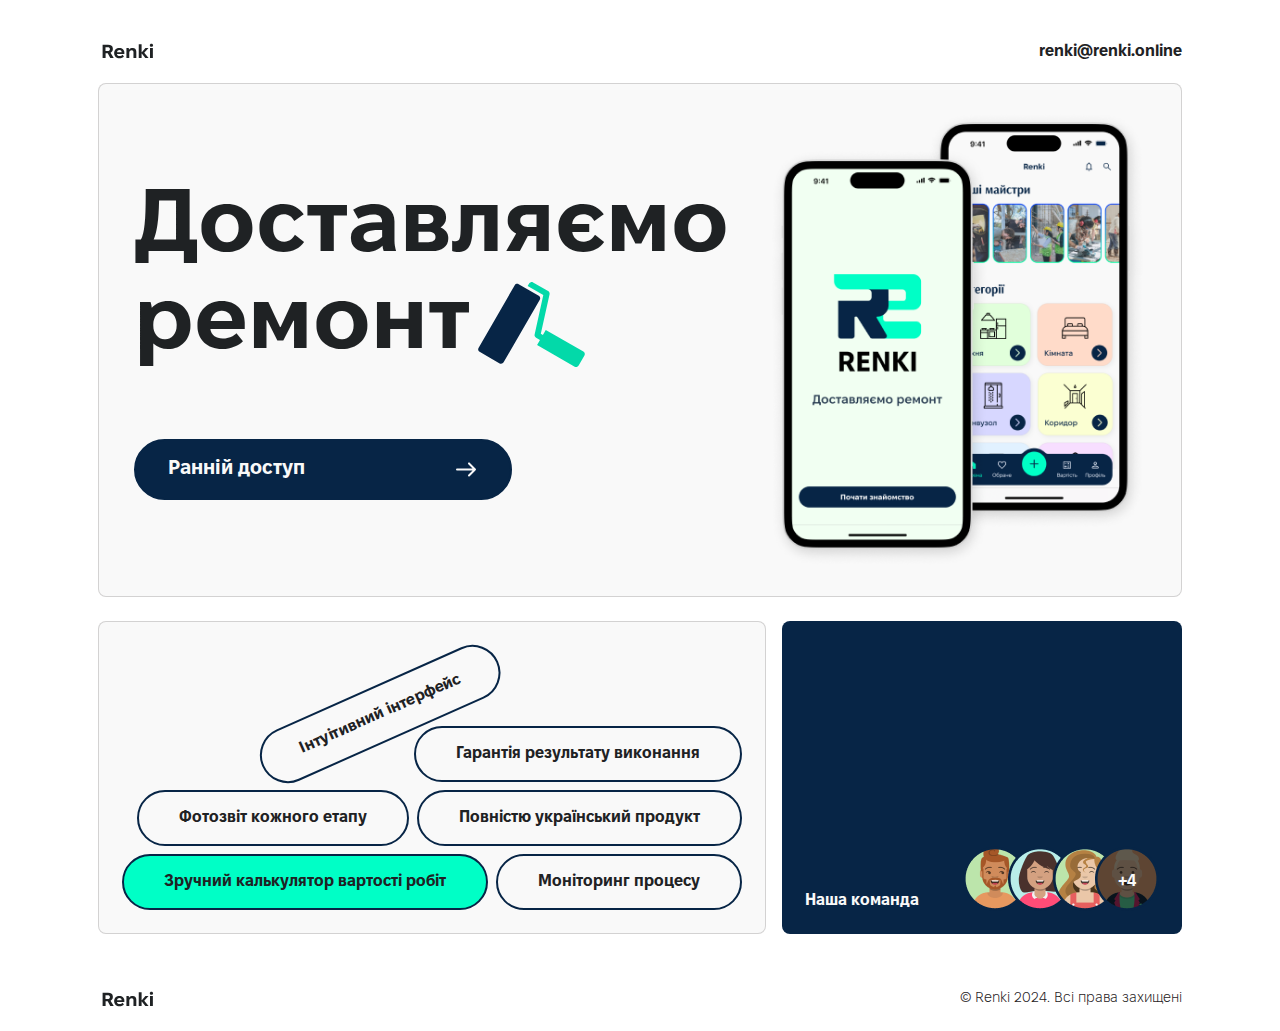
==== commit 367f82d1: "New version" ====
--- a/index.html
+++ b/index.html
@@ -1,36 +1,109 @@
-<html lang="en">
-  <head>
-    <meta charset="UTF-8" />
-    <meta name="viewport" content="width=device-width, initial-scale=1.0" />
-    <title>Renki</title>
-    <link rel="stylesheet" href="index.css" />
-  </head>
-  <body>
-    <div class="content">
-      <div class="header">
-        <div>Renki</div>
-        <div
-          class="mailto"
-          onclick="location.href='mailto:renki@renki.online';"
-        >
-          renki@renki.online
+<!DOCTYPE html>
+<html lang="uk">
+
+<head>
+    <meta charset="UTF-8">
+    <meta http-equiv="X-UA-Compatible" content="IE=edge">
+    <meta name="viewport" content="width=device-width, initial-scale=1.0">
+    <title>Renki | Home</title>
+
+    <link rel="stylesheet" href="./css/my-normalize.css">
+    <link rel="stylesheet" href="./css/fonts.css">
+    <link rel="stylesheet" href="./css/style.css ">
+
+    <link rel="icon" href="./favicon.ico" sizes="32x32">
+    <link rel="icon" href="./img/ico/icon.svg" type="image/svg+xml">
+    <link rel="apple-touch-icon" href="./img/ico/apple-touch-icon.png">
+    <link rel="manifest" href="./manifest.webmanifest">
+
+</head>
+
+<body>
+    <header>
+        <section class="container">
+            <div class="header">
+                <img class="logo" src="./img/logo-renki.svg" alt="logo renki">
+                <a class="header_link" href="mailto:renki@renki.online">renki@renki.online</a>
+            </div>
+        </section>
+    </header>
+
+    <main>
+        <div class="container">
+            <section class="pre-registration">
+                <div class="pre-registration__box">
+                    <header class="pre-registration__box-titel">
+                        <h1>Доставляємо ремонт</h1>
+                        <img src="./img/tool.svg" alt="tool">
+                    </header>
+                    <a class="pre-registration__box_link" href="https://forms.gle/o38LpmTcqBoTKcEa8"
+                        title="Форма реєстрації" target="_blank">
+                        <p>Ранній доступ</p>
+                        <svg class="right-arr" viewBox="0 0 24 25" fill="none" xmlns="http://www.w3.org/2000/svg">
+                            <path d="M21 12.4277H3M21 12.4277L15 6.42767M21 12.4277L15 18.4277" stroke="#F8F9F9"
+                                stroke-width="2" stroke-linecap="round" stroke-linejoin="round" />
+                        </svg>
+                    </a>
+                </div>
+                <picture class="pre-registration__img">
+                    <img src="./img/mobi-renki.png" alt="mobi renki">
+                </picture>
+            </section>
+            <section class="service">
+                <div class="service-list__box">
+                    <ul class="service-list">
+                        <ul class="service-list__items list-items1">
+                            <li class="list-items_spin"><strong class="btn list-item_rotate">Інтуітивний
+                                    інтерфейс</strong>
+                            </li>
+                            <li><strong class="btn">Гарантія результату виконання</strong></li>
+                        </ul>
+                        <ul class="service-list__items list-items2">
+                            <li><strong class="btn">Фотозвіт кожного етапу</strong></li>
+                            <li><strong class="btn">Повністю український продукт</strong></li>
+                        </ul>
+                        <ul class="service-list__items list-items3">
+                            <li><strong class="btn">Зручний калькулятор вартості робіт</strong></li>
+                            <li><strong class="btn">Моніторинг процесу</strong></li>
+                        </ul>
+                    </ul>
+                </div>
+
+
+                <section class="team">
+                    <div class="team-box">
+                        <p>Наша команда</p>
+                        <ul class="team-list">
+                            <li>
+                                <img src="./img/avatar1.png" alt="avatar">
+                            </li>
+                            <li>
+                                <img src="./img/avatar2.png" alt="avatar">
+                            </li>
+                            <li>
+                                <img src="./img/avatar3.png" alt="avatar">
+                            </li>
+                            <li class="avatars-more">
+                                <img src="./img/avatars-more.png" alt="avatar">
+                                <span class="avatars-more_count">+4</span>
+                            </li>
+                        </ul>
+                    </div>
+                </section>
+            </section>
         </div>
-      </div>
-      <div class="main">
-        <div class="image-container">
-          <img src="assets/hero.svg" alt="hero" class="hero-img" />
-          <a href="https://forms.gle/o38LpmTcqBoTKcEa8" target="_blank">
-            <img src="assets/button.svg" alt="button" class="button-img" />
-          </a>
-        </div>
-        <div class="chips-team">
-          <img src="assets/chips-team.svg" alt="team" class="chips-team" />
-        </div>
-      </div>
-      <div class="footer">
-        <div>Renki</div>
-        <div>© Renki 2024. Всі права захищені</div>
-      </div>
-    </div>
-  </body>
-</html>
+    </main>
+
+    <footer>
+        <section class="container">
+            <div class="footer">
+                <img class="logo" src="./img/logo-renki.svg" alt="logo renki">
+                <address class="address"><span class="copyright"></span><span>&nbsp;Renki 2024. Всі права
+                        захищені</span>
+                </address>
+            </div>
+        </section>
+    </footer>
+</body>
+
+</html>--- a/css/fonts.css
+++ b/css/fonts.css
@@ -0,0 +1,28 @@
+@font-face {
+  font-family: "Fixel Display";
+  src: local(""), url("../fonts/Fixel/FixelDisplay-Bold.woff2") format("woff2"),
+    url("../fonts/Fixel/FixelDisplay-Bold.woff") format("woff"),
+    url("../fonts/Fixel/FixelDisplay-Bold.ttf") format("truetype");
+  font-weight: 700;
+  font-style: normal;
+  font-display: swap;
+}
+@font-face {
+  font-family: "Fixel Text";
+  src: local(""), url("../fonts/Fixel/FixelText-Bold.woff2") format("woff2"),
+    url("../fonts/Fixel/FixelText-Bold.woff") format("woff"),
+    url("../fonts/Fixel/FixelText-Bold.ttf") format("truetype");
+  font-weight: 700;
+  font-style: normal;
+  font-display: swap;
+}
+
+@font-face {
+    font-family: "Fixel Text";
+    src: local(""), url("../fonts/Fixel/FixelText-Light.woff2") format("woff2"),
+      url("../fonts/Fixel/FixelText-Light.woff") format("woff"),
+      url("../fonts/FixelText-Light.ttf") format("truetype");
+    font-weight: 300;
+    font-style: normal;
+    font-display: swap;
+  }--- a/css/style.css
+++ b/css/style.css
@@ -0,0 +1,341 @@
+:root {
+  --color-white: #ffffff;
+  --color-AliceBlue: #f4f8ff;
+  --color-Black: #1f2224;
+  --color-MidnightBlue: #072546;
+
+  --color-Snow: #f9f9f9;
+  --color-MediumSpringGreen: #00ffc6;
+  --color-borderSnow: rgba(174, 172, 172, 0.5);
+
+  --font-FixelText: "Fixel Text", Verdana, "Geneva CY", "DejaVu Sans", sans-serif;
+  --font-FixelDisplay: "Fixel Display", Arial, "Helvetica CY", "Nimbus Sans L", sans-serif;
+
+  --font-size: 1rem;
+  --padding-left-right: clamp(1.125rem, 0.87516rem + 0.694vw, 1.5rem);
+  --width-site: 90rem;
+}
+
+body {
+  font-family: var(--font-FixelText);
+  font-size: var(--font-size);
+  font-weight: 700;
+  font-style: normal;
+  color: var(--color-Black);
+}
+
+a {
+  text-decoration: none;
+  color: inherit;
+}
+
+h1 {
+  margin: 0;
+}
+
+.container {
+  margin-inline: auto;
+  max-width: var(--width-site);
+  padding: 0 clamp(1.25rem, -2.74996rem + 11.111vw, 7.25rem);
+}
+
+.logo {
+  width: 3.75rem;
+  height: 1.4375rem;
+}
+
+.right-arr {
+  width: 1.5rem;
+  height: 1.5625rem;
+}
+
+.btn {
+  display: block;
+  border: 2px solid var(--color-MidnightBlue);
+  border-radius: 6.25rem;
+  padding: clamp(0.75rem, 0.37488rem + 1.042vw, 1rem) clamp(1.5rem, -0.00012rem + 4.167vw, 2.5rem);
+  width: max-content;
+  font-size: 1rem;
+}
+
+.bg-aliceblue,
+.main {
+  background: var(--color-AliceBlue);
+}
+
+.header,
+.footer,
+.pre-registration__box_link {
+  display: flex;
+  justify-content: space-between;
+  align-items: center;
+}
+
+/* HEADER */
+.header {
+  padding-top: clamp(1.875rem, 0.00012rem + 5.208vw, 2.5rem);
+  padding-bottom: 1.25rem;
+}
+
+/* MAIN */
+.pre-registration {
+  display: flex;
+  align-items: center;
+  justify-content: space-around;
+  background: var(--color-Snow);
+  border: 1px solid var(--color-borderSnow);
+  border-radius: 8px;
+  padding: clamp(1.5rem, 4.00008rem + -2.778vw, 3rem) var(--padding-left-right);
+  width: 100%;
+  column-gap: 16px;
+}
+
+.pre-registration__box {
+  width: min-content;
+}
+
+.pre-registration__box-titel {
+  position: relative;
+}
+
+.pre-registration__box-titel h1 {
+  --margin: clamp(24px, 6cqw, 64px);
+  font-family: var(--font-FixelDisplay);
+  font-size: clamp(2.5rem, 0.00016rem + 6.944vw, 6.25rem);
+  line-height: 110%;
+  margin-bottom: var(--margin);
+}
+
+.pre-registration__box-titel img {
+  position: absolute;
+  bottom: -8%;
+  left: 59%;
+  transform: rotate(-60deg);
+  width: clamp(3.125rem, -2.01772rem + 10.714vw, 7.625rem);
+}
+.pre-registration__box_link {
+  font-size: clamp(1.125rem, 0.93744rem + 0.521vw, 1.25rem);
+  max-width: 378px;
+  min-width: 300px;
+  color: var(--color-Snow);
+  background: var(--color-MidnightBlue);
+  border-radius: 6.25rem;
+  border: 2px solid var(--color-MidnightBlue);
+  padding: clamp(0.75rem, 0.37488rem + 1.042vw, 1rem) 32px;
+  transition: 0.7s linear;
+}
+
+.pre-registration__box_link:is(:hover, :focus) {
+  color: var(--color-MidnightBlue);
+  background: var(--color-MediumSpringGreen);
+}
+
+.pre-registration__img {
+  max-width: 377px;
+  width: 100%;
+  min-width: 210px;
+  max-height: 460px;
+  height: 100%;
+}
+
+.pre-registration__img img {
+  width: 100%;
+  height: 100%;
+}
+
+.service {
+  display: flex;
+  margin: 24px 0;
+  gap: 16px;
+  max-width: 100%;
+}
+
+.service-list__box {
+  padding: var(--padding-left-right);
+  padding-top: 104px;
+  background: var(--color-Snow);
+  border: 1px solid var(--color-borderSnow);
+  border-radius: 8px;
+  width: 100%;
+}
+
+.service-list {
+  display: flex;
+  flex-direction: column;
+  justify-content: end;
+  gap: 8px;
+}
+
+.service-list__items {
+  display: flex;
+  justify-content: end;
+  align-items: center;
+  gap: 8px;
+}
+
+.list-items3 li:first-child .btn {
+  background-color: var(--color-MediumSpringGreen);
+}
+
+.list-items_spin {
+  position: relative;
+}
+
+.list-item_rotate {
+  position: absolute;
+  right: -40%;
+  bottom: 12px;
+  transform: translate(40%, 0) rotate(-24deg);
+}
+
+.team {
+  display: flex;
+  flex-direction: column;
+  justify-content: end;
+  max-width: 494px;
+  width: 100%;
+  border-radius: 8px;
+  padding: var(--padding-left-right);
+  background: var(--color-MidnightBlue);
+}
+
+.team-box {
+  display: flex;
+  justify-content: space-between;
+  align-items: end;
+  min-height: 188px;
+}
+
+.team-box p {
+  color: var(--color-Snow);
+}
+
+.team-list {
+  display: flex;
+  justify-content: end;
+  position: relative;
+  width: 196px;
+}
+
+.team-list li {
+  max-width: 65px;
+}
+
+.team-list li img {
+  width: 100%;
+}
+
+.team-list li:nth-child(-n + 3) {
+  position: absolute;
+}
+.team-list li:nth-child(1) {
+  left: 0;
+}
+.team-list li:nth-child(2) {
+  left: 23%;
+}
+.team-list li:nth-child(3) {
+  left: 46%;
+}
+
+.avatars-more {
+  position: relative;
+}
+
+.avatars-more_count {
+  position: absolute;
+  top: 40%;
+  left: 50%;
+  transform: translate(-50%, 0%);
+  color: var(--color-Snow);
+}
+
+/* FOOTER */
+.footer {
+  gap: 8px;
+  padding-top: clamp(1.25rem, 0.31256rem + 2.604vw, 1.875rem);
+  padding-bottom: 1.25rem;
+}
+
+.address {
+  font-size: 0.875rem;
+  font-weight: 300;
+  font-style: normal;
+  text-wrap: nowrap;
+}
+
+.copyright::after {
+  content: "\00a9";
+}
+
+/* MEDIA */
+@media screen and (max-width: 1200px) {
+  .list-items3,
+  .list-items2 {
+    flex-wrap: wrap;
+  }
+
+  .list-items2 {
+    justify-content: start;
+  }
+
+  .team {
+    max-width: 310px;
+  }
+
+  .team-box p {
+    white-space: pre-line;
+  }
+}
+
+@media screen and (max-width: 960px) {
+  .service {
+    flex-direction: column;
+  }
+
+  .team {
+    max-width: 100%;
+  }
+}
+@media screen and (max-width: 576px) {
+
+  .btn {
+    font-size: 14px;
+  }
+
+  .header_link {
+    font-size: 0.875rem;
+  }
+
+  .pre-registration__box-titel h1 {
+    margin-top: 2.5rem;
+  }
+
+  .pre-registration {
+    flex-direction: column;
+    flex-direction: column-reverse;
+  }
+  .pre-registration__img {
+    width: 50%;
+    height: 50%;
+  }
+
+  .service-list__box {
+    padding-top: 130px;
+  }
+
+  .list-item_rotate {
+    position: absolute;
+    bottom: 48px;
+    transform: translate(85%, 0) rotate(-24deg);
+  }
+
+  .footer {
+    flex-direction: column;
+    align-items: start;
+  }
+
+  .address {
+    font-size: 0.75rem;
+  }
+}
